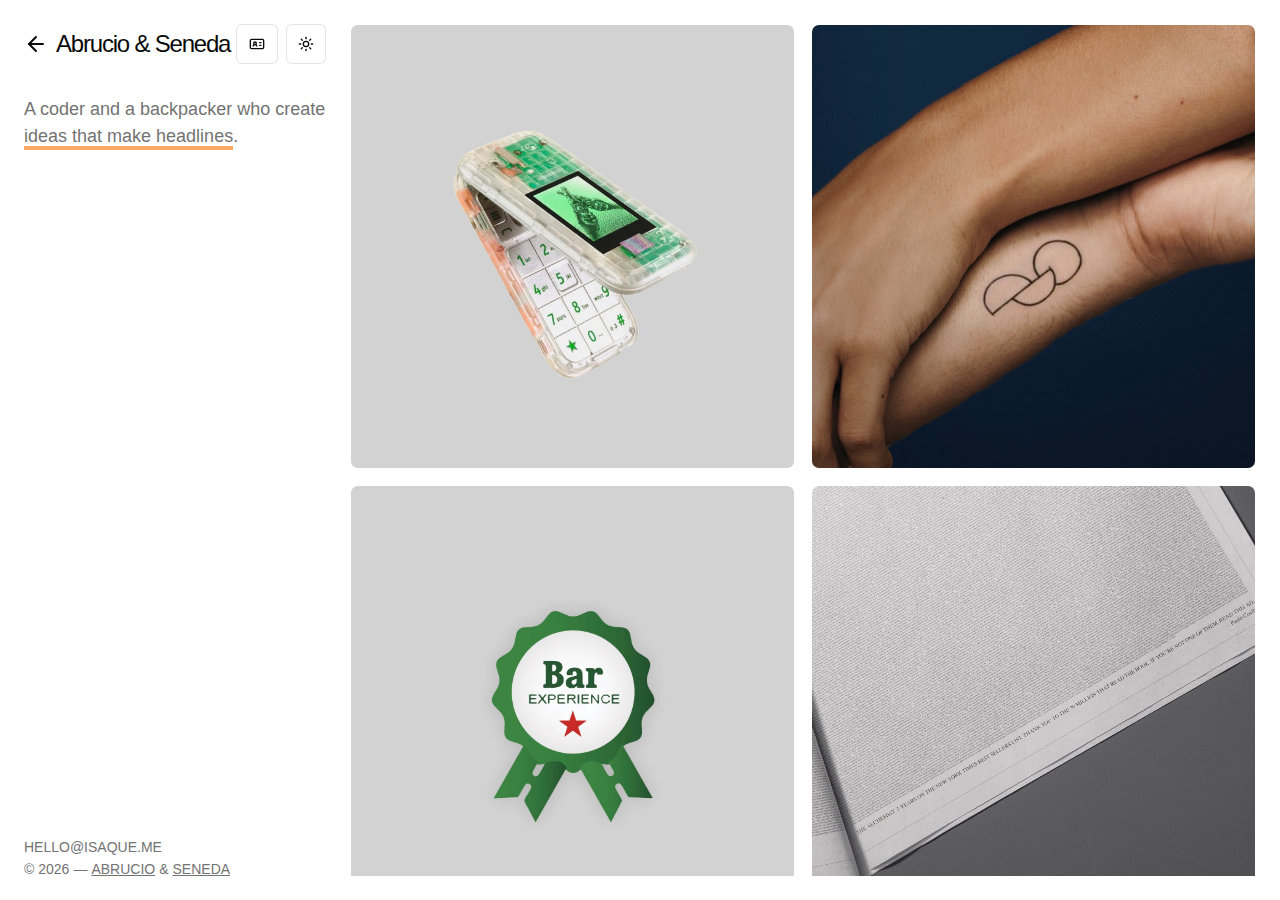
==== index.html @ a96634c0 "nice" ====
<!DOCTYPE html><html lang="en"><head><meta charSet="utf-8"/><meta name="viewport" content="width=device-width, initial-scale=1"/><link rel="stylesheet" href="/_next/static/css/35889682797ac331.css" data-precedence="next"/><link rel="preload" as="script" fetchPriority="low" href="/_next/static/chunks/webpack-8b785e33a384d227.js"/><script src="/_next/static/chunks/fd9d1056-3750f1c68fb99acb.js" async=""></script><script src="/_next/static/chunks/117-06fb274a1547ac5c.js" async=""></script><script src="/_next/static/chunks/main-app-b24525a062d97cb7.js" async=""></script><script src="/_next/static/chunks/972-b2019802b076e131.js" async=""></script><script src="/_next/static/chunks/878-cc92f4311db73d84.js" async=""></script><script src="/_next/static/chunks/app/page-38058fd219864ffd.js" async=""></script><script src="/_next/static/chunks/285-835aa2f753ced4fc.js" async=""></script><script src="/_next/static/chunks/app/layout-a711d2acabdd68fb.js" async=""></script><link rel="icon" href="/favicon.png" sizes="any"/><script src="/_next/static/chunks/polyfills-42372ed130431b0a.js" noModule=""></script></head><body class=""><script>((e,t,r,n,o,a,i,l)=>{let s=document.documentElement,u=["light","dark"];function c(t){(Array.isArray(e)?e:[e]).forEach(e=>{let r="class"===e,n=r&&a?o.map(e=>a[e]||e):o;r?(s.classList.remove(...n),s.classList.add(t)):s.setAttribute(e,t)}),l&&u.includes(t)&&(s.style.colorScheme=t)}if(n)c(n);else try{let e=localStorage.getItem(t)||r,n=i&&"system"===e?window.matchMedia("(prefers-color-scheme: dark)").matches?"dark":"light":e;c(n)}catch(e){}})("class","theme","system",null,["light","dark"],null,true,true)</script><div class="min-h-screen bg-background text-foreground overflow-hidden"><div class="grid lg:grid lg:grid-cols-[350px_1fr]"><div class="h-[calc(100vh)] p-6 lg:pr-0 pr-4 hidden lg:block lg:h-[100dvh] lg:sticky lg:top-0 lg:overflow-y-auto"><div dir="ltr" class="relative overflow-hidden h-full lg:pr-6" style="position:relative;--radix-scroll-area-corner-width:0px;--radix-scroll-area-corner-height:0px"><style>[data-radix-scroll-area-viewport]{scrollbar-width:none;-ms-overflow-style:none;-webkit-overflow-scrolling:touch;}[data-radix-scroll-area-viewport]::-webkit-scrollbar{display:none}</style><div data-radix-scroll-area-viewport="" class="h-full w-full rounded-[inherit]" style="overflow-x:hidden;overflow-y:hidden"><div style="min-width:100%;display:table"><div class="relative flex justify-between items-start mb-4 w-full "><div><h2 class="text-2xl leading-none mt-2 tracking-tight">Abrucio &amp; Seneda</h2><p class="text-muted-foreground/50 text-sm uppercase mt-1 opacity-0">—</p></div><div class="flex items-center gap-2"><a href="/about"><button class="inline-flex items-center justify-center gap-2 whitespace-nowrap rounded-md text-sm font-medium ring-offset-background transition-colors focus-visible:outline-none focus-visible:ring-2 focus-visible:ring-ring focus-visible:ring-offset-2 disabled:pointer-events-none disabled:opacity-50 [&amp;_svg]:pointer-events-none [&amp;_svg]:size-4 [&amp;_svg]:shrink-0 border border-input bg-background hover:bg-accent hover:text-accent-foreground h-10 py-2 px-3 tracking-tighter">About</button></a></div></div><section class="mt-0 mb-6 grid gap-6 "><div class="text-muted-foreground text-lg text-balance leading-normal"><p class="whitespace-nowrap">A coder and a backpacker who create<!-- --> <br class="block sm:hidden lg:block"/><button type="button" aria-haspopup="dialog" aria-expanded="false" aria-controls="radix-:Rhkmkq:" data-state="closed" rel="noopener noreferrer" class="cursor-pointer"><span class="border-b-4 border-orange-400/80 hover:border-orange-900 dark:hover:border-orange-400 hover:text-foreground">ideas that make headlines</span>.</button></p></div></section><div class="absolute bottom-0 left-0 w-full hidden lg:flex bg-background pt-6 "><div class="text-muted-foreground text-sm leading-none"><p class="mb-2 cursor-pointer hover:text-foreground uppercase" type="button" aria-haspopup="dialog" aria-expanded="false" aria-controls="radix-:R1smkq:" data-state="closed">hello@isaque.me</p><div class="flex gap-1 uppercase"><p>© <!-- -->2025</p><p>—</p><a class="hover:text-foreground transition-colors underline" href="https://gabrucio.com/">Abrucio</a><p>&amp;</p><a class="hover:text-foreground transition-colors underline" href="https://isaque.me/">Seneda</a></div></div></div></div></div></div></div><div class="h-[calc(100vh)] sm:overflow-y-auto"><div dir="ltr" class="relative overflow-hidden h-[100dvh] p-6 lg:pl-0" style="position:relative;--radix-scroll-area-corner-width:0px;--radix-scroll-area-corner-height:0px"><style>[data-radix-scroll-area-viewport]{scrollbar-width:none;-ms-overflow-style:none;-webkit-overflow-scrolling:touch;}[data-radix-scroll-area-viewport]::-webkit-scrollbar{display:none}</style><div data-radix-scroll-area-viewport="" class="h-full w-full rounded-[inherit]" style="overflow-x:hidden;overflow-y:hidden"><div style="min-width:100%;display:table"><div class="relative flex justify-between items-start mb-4 w-full lg:hidden"><div><h2 class="text-2xl leading-none mt-2 tracking-tight">Abrucio &amp; Seneda</h2><p class="text-muted-foreground/50 text-sm uppercase mt-1 opacity-0">—</p></div><div class="flex items-center gap-2"><a href="/about"><button class="inline-flex items-center justify-center gap-2 whitespace-nowrap rounded-md text-sm font-medium ring-offset-background transition-colors focus-visible:outline-none focus-visible:ring-2 focus-visible:ring-ring focus-visible:ring-offset-2 disabled:pointer-events-none disabled:opacity-50 [&amp;_svg]:pointer-events-none [&amp;_svg]:size-4 [&amp;_svg]:shrink-0 border border-input bg-background hover:bg-accent hover:text-accent-foreground h-10 py-2 px-3 tracking-tighter">About</button></a></div></div><section class="mt-0 mb-6 grid gap-6 lg:hidden"><div class="text-muted-foreground text-lg text-balance leading-normal"><p class="whitespace-nowrap">A coder and a backpacker who create<!-- --> <br class="block sm:hidden lg:block"/><button type="button" aria-haspopup="dialog" aria-expanded="false" aria-controls="radix-:R12kqkq:" data-state="closed" rel="noopener noreferrer" class="cursor-pointer"><span class="border-b-4 border-orange-400/80 hover:border-orange-900 dark:hover:border-orange-400 hover:text-foreground">ideas that make headlines</span>.</button></p></div></section><div><section class="mx-auto"><div class="grid grid-cols-1 md:grid-cols-2 2xl:grid-cols-3 gap-4 z-10 2xl:h-[calc(100dvh-48px)] min-h-[600px]"><div class="relative aspect-square 2xl:aspect-auto bg-muted rounded-lg overflow-hidden group border border-background hover:border-muted leading-tight"><a href="/projects/boring-phone"><img alt="Boring Phone" loading="lazy" decoding="async" data-nimg="fill" class="object-cover group-hover:brightness-[0.2] transition-all duration-300" style="position:absolute;height:100%;width:100%;left:0;top:0;right:0;bottom:0;color:transparent" src="/images/thumb1.jpg"/><div class="absolute inset-0 flex gap-1 flex-col items-center justify-center opacity-0 group-hover:opacity-100 transition-opacity duration-300"><h3 class="text-white text-center font-semibold">Boring Phone</h3><p class="text-xs font-light text-gray-400 uppercase">Heineken<!-- --> · <!-- -->2024</p></div></a></div><div class="relative aspect-square 2xl:aspect-auto bg-muted rounded-lg overflow-hidden group border border-background hover:border-muted leading-tight"><a href="/projects/optink"><img alt="#Optink" loading="lazy" decoding="async" data-nimg="fill" class="object-cover group-hover:brightness-[0.2] transition-all duration-300" style="position:absolute;height:100%;width:100%;left:0;top:0;right:0;bottom:0;color:transparent" src="/images/thumb2.jpg"/><div class="absolute inset-0 flex gap-1 flex-col items-center justify-center opacity-0 group-hover:opacity-100 transition-opacity duration-300"><h3 class="text-white text-center font-semibold">#Optink</h3><p class="text-xs font-light text-gray-400 uppercase">Junge Helden<!-- --> · <!-- -->2023</p></div></a></div><div class="relative aspect-square 2xl:aspect-auto bg-muted rounded-lg overflow-hidden group border border-background hover:border-muted leading-tight"><a href="/projects/bar-experience"><img alt="Bar Experience" loading="lazy" decoding="async" data-nimg="fill" class="object-cover group-hover:brightness-[0.2] transition-all duration-300" style="position:absolute;height:100%;width:100%;left:0;top:0;right:0;bottom:0;color:transparent" src="/images/thumb3.jpg"/><div class="absolute inset-0 flex gap-1 flex-col items-center justify-center opacity-0 group-hover:opacity-100 transition-opacity duration-300"><h3 class="text-white text-center font-semibold">Bar Experience</h3><p class="text-xs font-light text-gray-400 uppercase">Heineken<!-- --> · <!-- -->2023</p></div></a></div><div class="relative aspect-square 2xl:aspect-auto bg-muted rounded-lg overflow-hidden group border border-background hover:border-muted leading-tight"><a href="/projects/nyt-coelho"><img alt="The Alchemist Ad" loading="lazy" decoding="async" data-nimg="fill" class="object-cover group-hover:brightness-[0.2] transition-all duration-300" style="position:absolute;height:100%;width:100%;left:0;top:0;right:0;bottom:0;color:transparent" src="/images/thumb4.jpg"/><div class="absolute inset-0 flex gap-1 flex-col items-center justify-center opacity-0 group-hover:opacity-100 transition-opacity duration-300"><h3 class="text-white text-center font-semibold">The Alchemist Ad</h3><p class="text-xs font-light text-gray-400 uppercase">Paulo Coelho<!-- --> · <!-- -->2015</p></div></a></div><div class="relative aspect-square 2xl:aspect-auto bg-muted rounded-lg overflow-hidden group border border-background hover:border-muted leading-tight"><a href="/projects/big-mac-can"><img alt="Big Mac Can" loading="lazy" decoding="async" data-nimg="fill" class="object-cover group-hover:brightness-[0.2] transition-all duration-300" style="position:absolute;height:100%;width:100%;left:0;top:0;right:0;bottom:0;color:transparent" src="/images/thumb5.jpg"/><div class="absolute inset-0 flex gap-1 flex-col items-center justify-center opacity-0 group-hover:opacity-100 transition-opacity duration-300"><h3 class="text-white text-center font-semibold">Big Mac Can</h3><p class="text-xs font-light text-gray-400 uppercase">McDonald&#x27;s + Coke<!-- --> · <!-- -->2017</p></div></a></div><div class="relative aspect-square 2xl:aspect-auto bg-muted rounded-lg overflow-hidden group border border-background hover:border-muted leading-tight"><a href="/projects/feed-peek"><img alt="Feed Peek" loading="lazy" decoding="async" data-nimg="fill" class="object-cover group-hover:brightness-[0.2] transition-all duration-300" style="position:absolute;height:100%;width:100%;left:0;top:0;right:0;bottom:0;color:transparent" src="/images/thumb6.jpg"/><div class="absolute inset-0 flex gap-1 flex-col items-center justify-center opacity-0 group-hover:opacity-100 transition-opacity duration-300"><h3 class="text-white text-center font-semibold">Feed Peek</h3><p class="text-xs font-light text-gray-400 uppercase">United Nations<!-- --> · <!-- -->2022</p></div></a></div></div></section></div><div class="absolute bottom-0 left-0 w-full relative lg:hidden mt-6"><div class="text-muted-foreground text-sm leading-none"><p class="mb-2 cursor-pointer hover:text-foreground uppercase" type="button" aria-haspopup="dialog" aria-expanded="false" aria-controls="radix-:R34qkq:" data-state="closed">hello@isaque.me</p><div class="flex gap-1 uppercase"><p>© <!-- -->2025</p><p>—</p><a class="hover:text-foreground transition-colors underline" href="https://gabrucio.com/">Abrucio</a><p>&amp;</p><a class="hover:text-foreground transition-colors underline" href="https://isaque.me/">Seneda</a></div></div></div></div></div></div></div></div></div><script src="/_next/static/chunks/webpack-8b785e33a384d227.js" async=""></script><script>(self.__next_f=self.__next_f||[]).push([0]);self.__next_f.push([2,null])</script><script>self.__next_f.push([1,"1:HL[\"/_next/static/css/35889682797ac331.css\",\"style\"]\n"])</script><script>self.__next_f.push([1,"2:I[2846,[],\"\"]\n4:I[2972,[\"972\",\"static/chunks/972-b2019802b076e131.js\",\"878\",\"static/chunks/878-cc92f4311db73d84.js\",\"931\",\"static/chunks/app/page-38058fd219864ffd.js\"],\"\"]\n5:I[5878,[\"972\",\"static/chunks/972-b2019802b076e131.js\",\"878\",\"static/chunks/878-cc92f4311db73d84.js\",\"931\",\"static/chunks/app/page-38058fd219864ffd.js\"],\"Image\"]\n6:I[3403,[\"972\",\"static/chunks/972-b2019802b076e131.js\",\"878\",\"static/chunks/878-cc92f4311db73d84.js\",\"285\",\"static/chunks/285-835aa2f753ced4fc.js\",\"185\",\"static/chunks/app/layout-a711d2acabdd68fb.js\"],\"default\",1]\n7:I[4707,[],\"\"]\n8:I[6423,[],\"\"]\na:I[1060,[],\"\"]\nb:[]\n"])</script><script>self.__next_f.push([1,"0:[\"$\",\"$L2\",null,{\"buildId\":\"V_Zev22kMY9JJd1kpBsh2\",\"assetPrefix\":\"\",\"urlParts\":[\"\",\"\"],\"initialTree\":[\"\",{\"children\":[\"__PAGE__\",{}]},\"$undefined\",\"$undefined\",true],\"initialSeedData\":[\"\",{\"children\":[\"__PAGE__\",{},[[\"$L3\",[\"$\",\"div\",null,{\"children\":[\"$\",\"section\",null,{\"className\":\"mx-auto\",\"children\":[\"$\",\"div\",null,{\"className\":\"grid grid-cols-1 md:grid-cols-2 2xl:grid-cols-3 gap-4 z-10 2xl:h-[calc(100dvh-48px)] min-h-[600px]\",\"children\":[[\"$\",\"div\",null,{\"className\":\"relative aspect-square 2xl:aspect-auto bg-muted rounded-lg overflow-hidden group border border-background hover:border-muted leading-tight\",\"children\":[\"$\",\"$L4\",null,{\"href\":\"/projects/boring-phone\",\"children\":[[\"$\",\"$L5\",null,{\"src\":\"/images/thumb1.jpg\",\"alt\":\"Boring Phone\",\"fill\":true,\"className\":\"object-cover group-hover:brightness-[0.2] transition-all duration-300\"}],[\"$\",\"div\",null,{\"className\":\"absolute inset-0 flex gap-1 flex-col items-center justify-center opacity-0 group-hover:opacity-100 transition-opacity duration-300\",\"children\":[[\"$\",\"h3\",null,{\"className\":\"text-white text-center font-semibold\",\"children\":\"Boring Phone\"}],[\"$\",\"p\",null,{\"className\":\"text-xs font-light text-gray-400 uppercase\",\"children\":[\"Heineken\",\" · \",\"2024\"]}]]}]]}]}],[\"$\",\"div\",null,{\"className\":\"relative aspect-square 2xl:aspect-auto bg-muted rounded-lg overflow-hidden group border border-background hover:border-muted leading-tight\",\"children\":[\"$\",\"$L4\",null,{\"href\":\"/projects/optink\",\"children\":[[\"$\",\"$L5\",null,{\"src\":\"/images/thumb2.jpg\",\"alt\":\"#Optink\",\"fill\":true,\"className\":\"object-cover group-hover:brightness-[0.2] transition-all duration-300\"}],[\"$\",\"div\",null,{\"className\":\"absolute inset-0 flex gap-1 flex-col items-center justify-center opacity-0 group-hover:opacity-100 transition-opacity duration-300\",\"children\":[[\"$\",\"h3\",null,{\"className\":\"text-white text-center font-semibold\",\"children\":\"#Optink\"}],[\"$\",\"p\",null,{\"className\":\"text-xs font-light text-gray-400 uppercase\",\"children\":[\"Junge Helden\",\" · \",\"2023\"]}]]}]]}]}],[\"$\",\"div\",null,{\"className\":\"relative aspect-square 2xl:aspect-auto bg-muted rounded-lg overflow-hidden group border border-background hover:border-muted leading-tight\",\"children\":[\"$\",\"$L4\",null,{\"href\":\"/projects/bar-experience\",\"children\":[[\"$\",\"$L5\",null,{\"src\":\"/images/thumb3.jpg\",\"alt\":\"Bar Experience\",\"fill\":true,\"className\":\"object-cover group-hover:brightness-[0.2] transition-all duration-300\"}],[\"$\",\"div\",null,{\"className\":\"absolute inset-0 flex gap-1 flex-col items-center justify-center opacity-0 group-hover:opacity-100 transition-opacity duration-300\",\"children\":[[\"$\",\"h3\",null,{\"className\":\"text-white text-center font-semibold\",\"children\":\"Bar Experience\"}],[\"$\",\"p\",null,{\"className\":\"text-xs font-light text-gray-400 uppercase\",\"children\":[\"Heineken\",\" · \",\"2023\"]}]]}]]}]}],[\"$\",\"div\",null,{\"className\":\"relative aspect-square 2xl:aspect-auto bg-muted rounded-lg overflow-hidden group border border-background hover:border-muted leading-tight\",\"children\":[\"$\",\"$L4\",null,{\"href\":\"/projects/nyt-coelho\",\"children\":[[\"$\",\"$L5\",null,{\"src\":\"/images/thumb4.jpg\",\"alt\":\"The Alchemist Ad\",\"fill\":true,\"className\":\"object-cover group-hover:brightness-[0.2] transition-all duration-300\"}],[\"$\",\"div\",null,{\"className\":\"absolute inset-0 flex gap-1 flex-col items-center justify-center opacity-0 group-hover:opacity-100 transition-opacity duration-300\",\"children\":[[\"$\",\"h3\",null,{\"className\":\"text-white text-center font-semibold\",\"children\":\"The Alchemist Ad\"}],[\"$\",\"p\",null,{\"className\":\"text-xs font-light text-gray-400 uppercase\",\"children\":[\"Paulo Coelho\",\" · \",\"2015\"]}]]}]]}]}],[\"$\",\"div\",null,{\"className\":\"relative aspect-square 2xl:aspect-auto bg-muted rounded-lg overflow-hidden group border border-background hover:border-muted leading-tight\",\"children\":[\"$\",\"$L4\",null,{\"href\":\"/projects/big-mac-can\",\"children\":[[\"$\",\"$L5\",null,{\"src\":\"/images/thumb5.jpg\",\"alt\":\"Big Mac Can\",\"fill\":true,\"className\":\"object-cover group-hover:brightness-[0.2] transition-all duration-300\"}],[\"$\",\"div\",null,{\"className\":\"absolute inset-0 flex gap-1 flex-col items-center justify-center opacity-0 group-hover:opacity-100 transition-opacity duration-300\",\"children\":[[\"$\",\"h3\",null,{\"className\":\"text-white text-center font-semibold\",\"children\":\"Big Mac Can\"}],[\"$\",\"p\",null,{\"className\":\"text-xs font-light text-gray-400 uppercase\",\"children\":[\"McDonald's + Coke\",\" · \",\"2017\"]}]]}]]}]}],[\"$\",\"div\",null,{\"className\":\"relative aspect-square 2xl:aspect-auto bg-muted rounded-lg overflow-hidden group border border-background hover:border-muted leading-tight\",\"children\":[\"$\",\"$L4\",null,{\"href\":\"/projects/feed-peek\",\"children\":[[\"$\",\"$L5\",null,{\"src\":\"/images/thumb6.jpg\",\"alt\":\"Feed Peek\",\"fill\":true,\"className\":\"object-cover group-hover:brightness-[0.2] transition-all duration-300\"}],[\"$\",\"div\",null,{\"className\":\"absolute inset-0 flex gap-1 flex-col items-center justify-center opacity-0 group-hover:opacity-100 transition-opacity duration-300\",\"children\":[[\"$\",\"h3\",null,{\"className\":\"text-white text-center font-semibold\",\"children\":\"Feed Peek\"}],[\"$\",\"p\",null,{\"className\":\"text-xs font-light text-gray-400 uppercase\",\"children\":[\"United Nations\",\" · \",\"2022\"]}]]}]]}]}]]}]}]}],null],null],null]},[[[[\"$\",\"link\",\"0\",{\"rel\":\"stylesheet\",\"href\":\"/_next/static/css/35889682797ac331.css\",\"precedence\":\"next\",\"crossOrigin\":\"$undefined\"}]],[\"$\",\"$L6\",null,{\"children\":[\"$\",\"$L7\",null,{\"parallelRouterKey\":\"children\",\"segmentPath\":[\"children\"],\"error\":\"$undefined\",\"errorStyles\":\"$undefined\",\"errorScripts\":\"$undefined\",\"template\":[\"$\",\"$L8\",null,{}],\"templateStyles\":\"$undefined\",\"templateScripts\":\"$undefined\",\"notFound\":[\"$\",\"div\",null,{\"className\":\"flex flex-col justify-center items-center w-full h-[70dvh] lg:h-[calc(100dvh-48px)] rounded-lg bg-muted-foreground/5 p-6\",\"children\":[[\"$\",\"p\",null,{\"className\":\"text-muted-foreground text-center text-balance\",\"children\":\"The project you're looking for doesn't exist.\"}],[\"$\",\"$L4\",null,{\"href\":\"/\",\"children\":[\"$\",\"button\",null,{\"className\":\"inline-flex items-center justify-center gap-2 whitespace-nowrap rounded-md text-sm font-medium ring-offset-background transition-colors focus-visible:outline-none focus-visible:ring-2 focus-visible:ring-ring focus-visible:ring-offset-2 disabled:pointer-events-none disabled:opacity-50 [\u0026_svg]:pointer-events-none [\u0026_svg]:size-4 [\u0026_svg]:shrink-0 bg-primary text-primary-foreground hover:bg-primary/90 h-10 px-4 py-2 mt-4\",\"children\":[[\"$\",\"svg\",null,{\"xmlns\":\"http://www.w3.org/2000/svg\",\"width\":24,\"height\":24,\"viewBox\":\"0 0 24 24\",\"fill\":\"none\",\"stroke\":\"currentColor\",\"strokeWidth\":2,\"strokeLinecap\":\"round\",\"strokeLinejoin\":\"round\",\"className\":\"lucide lucide-arrow-left\",\"children\":[[\"$\",\"path\",\"1l729n\",{\"d\":\"m12 19-7-7 7-7\"}],[\"$\",\"path\",\"x3x0zl\",{\"d\":\"M19 12H5\"}],\"$undefined\"]}],\"Go back home\"]}]}]]}],\"notFoundStyles\":[]}],\"params\":{}}]],null],null],\"couldBeIntercepted\":false,\"initialHead\":[null,\"$L9\"],\"globalErrorComponent\":\"$a\",\"missingSlots\":\"$Wb\"}]\n"])</script><script>self.__next_f.push([1,"9:[[\"$\",\"meta\",\"0\",{\"name\":\"viewport\",\"content\":\"width=device-width, initial-scale=1\"}],[\"$\",\"meta\",\"1\",{\"charSet\":\"utf-8\"}]]\n3:null\n"])</script></body></html>
---- _next/static/css/35889682797ac331.css ----
*,:after,:before{--tw-border-spacing-x:0;--tw-border-spacing-y:0;--tw-translate-x:0;--tw-translate-y:0;--tw-rotate:0;--tw-skew-x:0;--tw-skew-y:0;--tw-scale-x:1;--tw-scale-y:1;--tw-pan-x: ;--tw-pan-y: ;--tw-pinch-zoom: ;--tw-scroll-snap-strictness:proximity;--tw-gradient-from-position: ;--tw-gradient-via-position: ;--tw-gradient-to-position: ;--tw-ordinal: ;--tw-slashed-zero: ;--tw-numeric-figure: ;--tw-numeric-spacing: ;--tw-numeric-fraction: ;--tw-ring-inset: ;--tw-ring-offset-width:0px;--tw-ring-offset-color:#fff;--tw-ring-color:rgba(59,130,246,.5);--tw-ring-offset-shadow:0 0 #0000;--tw-ring-shadow:0 0 #0000;--tw-shadow:0 0 #0000;--tw-shadow-colored:0 0 #0000;--tw-blur: ;--tw-brightness: ;--tw-contrast: ;--tw-grayscale: ;--tw-hue-rotate: ;--tw-invert: ;--tw-saturate: ;--tw-sepia: ;--tw-drop-shadow: ;--tw-backdrop-blur: ;--tw-backdrop-brightness: ;--tw-backdrop-contrast: ;--tw-backdrop-grayscale: ;--tw-backdrop-hue-rotate: ;--tw-backdrop-invert: ;--tw-backdrop-opacity: ;--tw-backdrop-saturate: ;--tw-backdrop-sepia: ;--tw-contain-size: ;--tw-contain-layout: ;--tw-contain-paint: ;--tw-contain-style: }::backdrop{--tw-border-spacing-x:0;--tw-border-spacing-y:0;--tw-translate-x:0;--tw-translate-y:0;--tw-rotate:0;--tw-skew-x:0;--tw-skew-y:0;--tw-scale-x:1;--tw-scale-y:1;--tw-pan-x: ;--tw-pan-y: ;--tw-pinch-zoom: ;--tw-scroll-snap-strictness:proximity;--tw-gradient-from-position: ;--tw-gradient-via-position: ;--tw-gradient-to-position: ;--tw-ordinal: ;--tw-slashed-zero: ;--tw-numeric-figure: ;--tw-numeric-spacing: ;--tw-numeric-fraction: ;--tw-ring-inset: ;--tw-ring-offset-width:0px;--tw-ring-offset-color:#fff;--tw-ring-color:rgba(59,130,246,.5);--tw-ring-offset-shadow:0 0 #0000;--tw-ring-shadow:0 0 #0000;--tw-shadow:0 0 #0000;--tw-shadow-colored:0 0 #0000;--tw-blur: ;--tw-brightness: ;--tw-contrast: ;--tw-grayscale: ;--tw-hue-rotate: ;--tw-invert: ;--tw-saturate: ;--tw-sepia: ;--tw-drop-shadow: ;--tw-backdrop-blur: ;--tw-backdrop-brightness: ;--tw-backdrop-contrast: ;--tw-backdrop-grayscale: ;--tw-backdrop-hue-rotate: ;--tw-backdrop-invert: ;--tw-backdrop-opacity: ;--tw-backdrop-saturate: ;--tw-backdrop-sepia: ;--tw-contain-size: ;--tw-contain-layout: ;--tw-contain-paint: ;--tw-contain-style: }/*
! tailwindcss v3.4.17 | MIT License | https://tailwindcss.com
*/*,:after,:before{box-sizing:border-box;border:0 solid #e5e7eb}:after,:before{--tw-content:""}:host,html{line-height:1.5;-webkit-text-size-adjust:100%;-moz-tab-size:4;tab-size:4;font-family:ui-sans-serif,system-ui,sans-serif,Apple Color Emoji,Segoe UI Emoji,Segoe UI Symbol,Noto Color Emoji;font-feature-settings:normal;font-variation-settings:normal;-webkit-tap-highlight-color:transparent}body{margin:0;line-height:inherit}hr{height:0;color:inherit;border-top-width:1px}abbr:where([title]){text-decoration:underline dotted}h1,h2,h3,h4,h5,h6{font-size:inherit;font-weight:inherit}a{color:inherit;text-decoration:inherit}b,strong{font-weight:bolder}code,kbd,pre,samp{font-family:ui-monospace,SFMono-Regular,Menlo,Monaco,Consolas,Liberation Mono,Courier New,monospace;font-feature-settings:normal;font-variation-settings:normal;font-size:1em}small{font-size:80%}sub,sup{font-size:75%;line-height:0;position:relative;vertical-align:baseline}sub{bottom:-.25em}sup{top:-.5em}table{text-indent:0;border-color:inherit;border-collapse:collapse}button,input,optgroup,select,textarea{font-family:inherit;font-feature-settings:inherit;font-variation-settings:inherit;font-size:100%;font-weight:inherit;line-height:inherit;letter-spacing:inherit;color:inherit;margin:0;padding:0}button,select{text-transform:none}button,input:where([type=button]),input:where([type=reset]),input:where([type=submit]){-webkit-appearance:button;background-color:transparent;background-image:none}:-moz-focusring{outline:auto}:-moz-ui-invalid{box-shadow:none}progress{vertical-align:baseline}::-webkit-inner-spin-button,::-webkit-outer-spin-button{height:auto}[type=search]{-webkit-appearance:textfield;outline-offset:-2px}::-webkit-search-decoration{-webkit-appearance:none}::-webkit-file-upload-button{-webkit-appearance:button;font:inherit}summary{display:list-item}blockquote,dd,dl,figure,h1,h2,h3,h4,h5,h6,hr,p,pre{margin:0}fieldset{margin:0}fieldset,legend{padding:0}menu,ol,ul{list-style:none;margin:0;padding:0}dialog{padding:0}textarea{resize:vertical}input::placeholder,textarea::placeholder{opacity:1;color:#9ca3af}[role=button],button{cursor:pointer}:disabled{cursor:default}audio,canvas,embed,iframe,img,object,svg,video{display:block;vertical-align:middle}img,video{max-width:100%;height:auto}[hidden]:where(:not([hidden=until-found])){display:none}:root{--background:0 0% 100%;--foreground:0 0% 3.9%;--card:0 0% 100%;--card-foreground:0 0% 3.9%;--popover:0 0% 100%;--popover-foreground:0 0% 3.9%;--primary:0 0% 9%;--primary-foreground:0 0% 98%;--secondary:0 0% 96.1%;--secondary-foreground:0 0% 9%;--muted:0 0% 96.1%;--muted-foreground:0 0% 45.1%;--accent:0 0% 96.1%;--accent-foreground:0 0% 9%;--destructive:0 84.2% 60.2%;--destructive-foreground:0 0% 98%;--border:0 0% 89.8%;--input:0 0% 89.8%;--ring:0 0% 3.9%;--chart-1:12 76% 61%;--chart-2:173 58% 39%;--chart-3:197 37% 24%;--chart-4:43 74% 66%;--chart-5:27 87% 67%;--radius:0.5rem;--sidebar-background:0 0% 98%;--sidebar-foreground:240 5.3% 26.1%;--sidebar-primary:240 5.9% 10%;--sidebar-primary-foreground:0 0% 98%;--sidebar-accent:240 4.8% 95.9%;--sidebar-accent-foreground:240 5.9% 10%;--sidebar-border:220 13% 91%;--sidebar-ring:217.2 91.2% 59.8%}.dark{--background:0 0% 3.9%;--foreground:0 0% 98%;--card:0 0% 3.9%;--card-foreground:0 0% 98%;--popover:0 0% 3.9%;--popover-foreground:0 0% 98%;--primary:0 0% 98%;--primary-foreground:0 0% 9%;--secondary:0 0% 14.9%;--secondary-foreground:0 0% 98%;--muted:0 0% 14.9%;--muted-foreground:0 0% 63.9%;--accent:0 0% 14.9%;--accent-foreground:0 0% 98%;--destructive:0 62.8% 30.6%;--destructive-foreground:0 0% 98%;--border:0 0% 14.9%;--input:0 0% 14.9%;--ring:0 0% 83.1%;--chart-1:220 70% 50%;--chart-2:160 60% 45%;--chart-3:30 80% 55%;--chart-4:280 65% 60%;--chart-5:340 75% 55%;--sidebar-background:240 5.9% 10%;--sidebar-foreground:240 4.8% 95.9%;--sidebar-primary:224.3 76.3% 48%;--sidebar-primary-foreground:0 0% 100%;--sidebar-accent:240 3.7% 15.9%;--sidebar-accent-foreground:240 4.8% 95.9%;--sidebar-border:240 3.7% 15.9%;--sidebar-ring:217.2 91.2% 59.8%}*{border-color:hsl(var(--border))}body{background-color:hsl(var(--background));color:hsl(var(--foreground))}.\!container{width:100%!important}.container{width:100%}@media (min-width:640px){.\!container{max-width:640px!important}.container{max-width:640px}}@media (min-width:768px){.\!container{max-width:768px!important}.container{max-width:768px}}@media (min-width:1024px){.\!container{max-width:1024px!important}.container{max-width:1024px}}@media (min-width:1280px){.\!container{max-width:1280px!important}.container{max-width:1280px}}@media (min-width:1536px){.\!container{max-width:1536px!important}.container{max-width:1536px}}.sr-only{position:absolute;width:1px;height:1px;padding:0;margin:-1px;overflow:hidden;clip:rect(0,0,0,0);white-space:nowrap;border-width:0}.pointer-events-none{pointer-events:none}.pointer-events-auto{pointer-events:auto}.visible{visibility:visible}.invisible{visibility:hidden}.fixed{position:fixed}.absolute{position:absolute}.relative{position:relative}.inset-0{inset:0}.inset-x-0{left:0;right:0}.inset-y-0{top:0;bottom:0}.-bottom-12{bottom:-3rem}.-bottom-20{bottom:-5rem}.-left-12{left:-3rem}.-right-12{right:-3rem}.-top-12{top:-3rem}.bottom-0{bottom:0}.left-0{left:0}.left-1{left:.25rem}.left-1\/2{left:50%}.left-2{left:.5rem}.left-\[50\%\]{left:50%}.right-0{right:0}.right-1{right:.25rem}.right-2{right:.5rem}.right-3{right:.75rem}.right-4{right:1rem}.top-0{top:0}.top-1\.5{top:.375rem}.top-1\/2{top:50%}.top-2{top:.5rem}.top-3\.5{top:.875rem}.top-4{top:1rem}.top-\[1px\]{top:1px}.top-\[47\%\]{top:47%}.top-\[50\%\]{top:50%}.top-\[60\%\]{top:60%}.top-full{top:100%}.z-0{z-index:0}.z-10{z-index:10}.z-20{z-index:20}.z-50{z-index:50}.z-\[100\]{z-index:100}.z-\[1\]{z-index:1}.-mx-1{margin-left:-.25rem;margin-right:-.25rem}.mx-2{margin-left:.5rem;margin-right:.5rem}.mx-3\.5{margin-left:.875rem;margin-right:.875rem}.mx-auto{margin-left:auto;margin-right:auto}.my-0\.5{margin-top:.125rem;margin-bottom:.125rem}.my-1{margin-top:.25rem;margin-bottom:.25rem}.-ml-4{margin-left:-1rem}.-ml-\[5px\]{margin-left:-5px}.-mr-1{margin-right:-.25rem}.-mt-4{margin-top:-1rem}.mb-1{margin-bottom:.25rem}.mb-2{margin-bottom:.5rem}.mb-4{margin-bottom:1rem}.mb-5{margin-bottom:1.25rem}.mb-6{margin-bottom:1.5rem}.ml-1{margin-left:.25rem}.ml-6{margin-left:1.5rem}.ml-auto{margin-left:auto}.mr-1\.5{margin-right:.375rem}.mr-2{margin-right:.5rem}.mt-0{margin-top:0}.mt-1{margin-top:.25rem}.mt-1\.5{margin-top:.375rem}.mt-2{margin-top:.5rem}.mt-24{margin-top:6rem}.mt-4{margin-top:1rem}.mt-6{margin-top:1.5rem}.mt-7{margin-top:1.75rem}.mt-auto{margin-top:auto}.block{display:block}.inline-block{display:inline-block}.flex{display:flex}.inline-flex{display:inline-flex}.table{display:table}.grid{display:grid}.hidden{display:none}.aspect-square{aspect-ratio:1/1}.aspect-video{aspect-ratio:16/9}.size-4{width:1rem;height:1rem}.h-1{height:.25rem}.h-1\.5{height:.375rem}.h-10{height:2.5rem}.h-11{height:2.75rem}.h-12{height:3rem}.h-2{height:.5rem}.h-2\.5{height:.625rem}.h-3{height:.75rem}.h-3\.5{height:.875rem}.h-4{height:1rem}.h-40{height:10rem}.h-5{height:1.25rem}.h-6{height:1.5rem}.h-7{height:1.75rem}.h-8{height:2rem}.h-9{height:2.25rem}.h-\[1\.2rem\]{height:1.2rem}.h-\[100dvh\]{height:100dvh}.h-\[10px\]{height:10px}.h-\[1px\]{height:1px}.h-\[70dvh\]{height:70dvh}.h-\[800px\]{height:800px}.h-\[calc\(100vh\)\]{height:calc(100vh)}.h-\[var\(--radix-navigation-menu-viewport-height\)\]{height:var(--radix-navigation-menu-viewport-height)}.h-\[var\(--radix-select-trigger-height\)\]{height:var(--radix-select-trigger-height)}.h-auto{height:auto}.h-full{height:100%}.h-px{height:1px}.h-svh{height:100svh}.max-h-96{max-height:24rem}.max-h-\[100dvh\]{max-height:100dvh}.max-h-\[300px\]{max-height:300px}.max-h-\[calc\(80dvh\)\]{max-height:calc(80dvh)}.min-h-0{min-height:0}.min-h-\[600px\]{min-height:600px}.min-h-\[80px\]{min-height:80px}.min-h-screen{min-height:100vh}.min-h-svh{min-height:100svh}.w-0{width:0}.w-1{width:.25rem}.w-10{width:2.5rem}.w-11{width:2.75rem}.w-12{width:3rem}.w-2{width:.5rem}.w-2\.5{width:.625rem}.w-3{width:.75rem}.w-3\.5{width:.875rem}.w-3\/4{width:75%}.w-36{width:9rem}.w-4{width:1rem}.w-5{width:1.25rem}.w-6{width:1.5rem}.w-64{width:16rem}.w-7{width:1.75rem}.w-72{width:18rem}.w-8{width:2rem}.w-9{width:2.25rem}.w-\[--sidebar-width\]{width:var(--sidebar-width)}.w-\[1\.2rem\]{width:1.2rem}.w-\[100px\]{width:100px}.w-\[10px\]{width:10px}.w-\[1px\]{width:1px}.w-\[800px\]{width:800px}.w-auto{width:auto}.w-fit{width:fit-content}.w-full{width:100%}.w-max{width:max-content}.w-px{width:1px}.min-w-0{min-width:0}.min-w-10{min-width:2.5rem}.min-w-11{min-width:2.75rem}.min-w-5{min-width:1.25rem}.min-w-9{min-width:2.25rem}.min-w-\[12rem\]{min-width:12rem}.min-w-\[8rem\]{min-width:8rem}.min-w-\[var\(--radix-select-trigger-width\)\]{min-width:var(--radix-select-trigger-width)}.max-w-96{max-width:24rem}.max-w-\[--skeleton-width\]{max-width:var(--skeleton-width)}.max-w-\[100dvw\]{max-width:100dvw}.max-w-lg{max-width:32rem}.max-w-max{max-width:max-content}.max-w-screen-lg{max-width:1024px}.flex-1{flex:1 1 0%}.shrink-0{flex-shrink:0}.grow{flex-grow:1}.grow-0{flex-grow:0}.basis-full{flex-basis:100%}.caption-bottom{caption-side:bottom}.border-collapse{border-collapse:collapse}.-translate-x-1\/2{--tw-translate-x:-50%}.-translate-x-1\/2,.-translate-x-px{transform:translate(var(--tw-translate-x),var(--tw-translate-y)) rotate(var(--tw-rotate)) skewX(var(--tw-skew-x)) skewY(var(--tw-skew-y)) scaleX(var(--tw-scale-x)) scaleY(var(--tw-scale-y))}.-translate-x-px{--tw-translate-x:-1px}.-translate-y-1\/2{--tw-translate-y:-50%}.-translate-y-1\/2,.translate-x-\[-50\%\]{transform:translate(var(--tw-translate-x),var(--tw-translate-y)) rotate(var(--tw-rotate)) skewX(var(--tw-skew-x)) skewY(var(--tw-skew-y)) scaleX(var(--tw-scale-x)) scaleY(var(--tw-scale-y))}.translate-x-\[-50\%\]{--tw-translate-x:-50%}.translate-x-px{--tw-translate-x:1px}.translate-x-px,.translate-y-\[-50\%\]{transform:translate(var(--tw-translate-x),var(--tw-translate-y)) rotate(var(--tw-rotate)) skewX(var(--tw-skew-x)) skewY(var(--tw-skew-y)) scaleX(var(--tw-scale-x)) scaleY(var(--tw-scale-y))}.translate-y-\[-50\%\]{--tw-translate-y:-50%}.rotate-0{--tw-rotate:0deg}.rotate-0,.rotate-45{transform:translate(var(--tw-translate-x),var(--tw-translate-y)) rotate(var(--tw-rotate)) skewX(var(--tw-skew-x)) skewY(var(--tw-skew-y)) scaleX(var(--tw-scale-x)) scaleY(var(--tw-scale-y))}.rotate-45{--tw-rotate:45deg}.rotate-90{--tw-rotate:90deg}.rotate-90,.scale-100{transform:translate(var(--tw-translate-x),var(--tw-translate-y)) rotate(var(--tw-rotate)) skewX(var(--tw-skew-x)) skewY(var(--tw-skew-y)) scaleX(var(--tw-scale-x)) scaleY(var(--tw-scale-y))}.scale-100{--tw-scale-x:1;--tw-scale-y:1}.transform{transform:translate(var(--tw-translate-x),var(--tw-translate-y)) rotate(var(--tw-rotate)) skewX(var(--tw-skew-x)) skewY(var(--tw-skew-y)) scaleX(var(--tw-scale-x)) scaleY(var(--tw-scale-y))}@keyframes pulse{50%{opacity:.5}}.animate-pulse{animation:pulse 2s cubic-bezier(.4,0,.6,1) infinite}.cursor-default{cursor:default}.cursor-pointer{cursor:pointer}.touch-none{touch-action:none}.select-none{user-select:none}.list-none{list-style-type:none}.grid-cols-1{grid-template-columns:repeat(1,minmax(0,1fr))}.flex-row{flex-direction:row}.flex-col{flex-direction:column}.flex-col-reverse{flex-direction:column-reverse}.flex-wrap{flex-wrap:wrap}.items-start{align-items:flex-start}.items-end{align-items:flex-end}.items-center{align-items:center}.items-stretch{align-items:stretch}.justify-center{justify-content:center}.justify-between{justify-content:space-between}.gap-0{gap:0}.gap-1{gap:.25rem}.gap-1\.5{gap:.375rem}.gap-2{gap:.5rem}.gap-4{gap:1rem}.gap-6{gap:1.5rem}.space-x-1>:not([hidden])~:not([hidden]){--tw-space-x-reverse:0;margin-right:calc(.25rem * var(--tw-space-x-reverse));margin-left:calc(.25rem * calc(1 - var(--tw-space-x-reverse)))}.space-x-4>:not([hidden])~:not([hidden]){--tw-space-x-reverse:0;margin-right:calc(1rem * var(--tw-space-x-reverse));margin-left:calc(1rem * calc(1 - var(--tw-space-x-reverse)))}.space-y-1>:not([hidden])~:not([hidden]){--tw-space-y-reverse:0;margin-top:calc(.25rem * calc(1 - var(--tw-space-y-reverse)));margin-bottom:calc(.25rem * var(--tw-space-y-reverse))}.space-y-1\.5>:not([hidden])~:not([hidden]){--tw-space-y-reverse:0;margin-top:calc(.375rem * calc(1 - var(--tw-space-y-reverse)));margin-bottom:calc(.375rem * var(--tw-space-y-reverse))}.space-y-2>:not([hidden])~:not([hidden]){--tw-space-y-reverse:0;margin-top:calc(.5rem * calc(1 - var(--tw-space-y-reverse)));margin-bottom:calc(.5rem * var(--tw-space-y-reverse))}.space-y-3>:not([hidden])~:not([hidden]){--tw-space-y-reverse:0;margin-top:calc(.75rem * calc(1 - var(--tw-space-y-reverse)));margin-bottom:calc(.75rem * var(--tw-space-y-reverse))}.space-y-4>:not([hidden])~:not([hidden]){--tw-space-y-reverse:0;margin-top:calc(1rem * calc(1 - var(--tw-space-y-reverse)));margin-bottom:calc(1rem * var(--tw-space-y-reverse))}.overflow-auto{overflow:auto}.overflow-hidden{overflow:hidden}.overflow-y-auto{overflow-y:auto}.overflow-x-hidden{overflow-x:hidden}.whitespace-nowrap{white-space:nowrap}.break-words{overflow-wrap:break-word}.rounded{border-radius:.25rem}.rounded-\[2px\]{border-radius:2px}.rounded-\[inherit\]{border-radius:inherit}.rounded-full{border-radius:9999px}.rounded-lg{border-radius:var(--radius)}.rounded-md{border-radius:calc(var(--radius) - 2px)}.rounded-sm{border-radius:calc(var(--radius) - 4px)}.rounded-t-\[10px\]{border-top-left-radius:10px;border-top-right-radius:10px}.rounded-tl-none{border-top-left-radius:0}.rounded-tl-sm{border-top-left-radius:calc(var(--radius) - 4px)}.border{border-width:1px}.border-2{border-width:2px}.border-\[1\.5px\]{border-width:1.5px}.border-y{border-top-width:1px}.border-b,.border-y{border-bottom-width:1px}.border-b-4{border-bottom-width:4px}.border-l{border-left-width:1px}.border-r{border-right-width:1px}.border-t{border-top-width:1px}.border-dashed{border-style:dashed}.border-\[--color-border\]{border-color:var(--color-border)}.border-background{border-color:hsl(var(--background))}.border-border\/50{border-color:hsl(var(--border)/.5)}.border-destructive{border-color:hsl(var(--destructive))}.border-destructive\/50{border-color:hsl(var(--destructive)/.5)}.border-foreground{border-color:hsl(var(--foreground))}.border-input{border-color:hsl(var(--input))}.border-muted-foreground\/30{border-color:hsl(var(--muted-foreground)/.3)}.border-orange-400\/80{border-color:rgba(251,146,60,.8)}.border-primary{border-color:hsl(var(--primary))}.border-sidebar-border{border-color:hsl(var(--sidebar-border))}.border-transparent{border-color:transparent}.border-l-transparent{border-left-color:transparent}.border-t-transparent{border-top-color:transparent}.bg-\[--color-bg\]{background-color:var(--color-bg)}.bg-accent{background-color:hsl(var(--accent))}.bg-background{background-color:hsl(var(--background))}.bg-black\/80{background-color:rgba(0,0,0,.8)}.bg-border{background-color:hsl(var(--border))}.bg-card{background-color:hsl(var(--card))}.bg-destructive{background-color:hsl(var(--destructive))}.bg-foreground{background-color:hsl(var(--foreground))}.bg-muted{background-color:hsl(var(--muted))}.bg-muted-foreground\/5{background-color:hsl(var(--muted-foreground)/.05)}.bg-muted\/50{background-color:hsl(var(--muted)/.5)}.bg-orange-500{--tw-bg-opacity:1;background-color:rgb(249 115 22/var(--tw-bg-opacity,1))}.bg-popover{background-color:hsl(var(--popover))}.bg-primary{background-color:hsl(var(--primary))}.bg-secondary{background-color:hsl(var(--secondary))}.bg-sidebar{background-color:hsl(var(--sidebar-background))}.bg-sidebar-border{background-color:hsl(var(--sidebar-border))}.bg-transparent{background-color:transparent}.bg-white{--tw-bg-opacity:1;background-color:rgb(255 255 255/var(--tw-bg-opacity,1))}.bg-cover{background-size:cover}.bg-center{background-position:50%}.fill-current{fill:currentColor}.object-cover{object-fit:cover}.p-0{padding:0}.p-1{padding:.25rem}.p-2{padding:.5rem}.p-3{padding:.75rem}.p-4{padding:1rem}.p-6{padding:1.5rem}.p-\[1px\]{padding:1px}.px-1{padding-left:.25rem;padding-right:.25rem}.px-2{padding-left:.5rem;padding-right:.5rem}.px-2\.5{padding-left:.625rem;padding-right:.625rem}.px-3{padding-left:.75rem;padding-right:.75rem}.px-4{padding-left:1rem;padding-right:1rem}.px-5{padding-left:1.25rem;padding-right:1.25rem}.px-8{padding-left:2rem;padding-right:2rem}.py-0\.5{padding-top:.125rem;padding-bottom:.125rem}.py-1{padding-top:.25rem;padding-bottom:.25rem}.py-1\.5{padding-top:.375rem;padding-bottom:.375rem}.py-2{padding-top:.5rem;padding-bottom:.5rem}.py-3{padding-top:.75rem;padding-bottom:.75rem}.py-4{padding-top:1rem;padding-bottom:1rem}.py-6{padding-top:1.5rem;padding-bottom:1.5rem}.pb-3{padding-bottom:.75rem}.pb-4{padding-bottom:1rem}.pl-2\.5{padding-left:.625rem}.pl-4{padding-left:1rem}.pl-8{padding-left:2rem}.pr-2{padding-right:.5rem}.pr-2\.5{padding-right:.625rem}.pr-4{padding-right:1rem}.pr-8{padding-right:2rem}.pt-0{padding-top:0}.pt-1{padding-top:.25rem}.pt-3{padding-top:.75rem}.pt-4{padding-top:1rem}.pt-6{padding-top:1.5rem}.text-left{text-align:left}.text-center{text-align:center}.align-middle{vertical-align:middle}.font-mono{font-family:ui-monospace,SFMono-Regular,Menlo,Monaco,Consolas,Liberation Mono,Courier New,monospace}.text-2xl{font-size:1.5rem;line-height:2rem}.text-4xl{font-size:2.25rem;line-height:2.5rem}.text-\[0\.8rem\]{font-size:.8rem}.text-base{font-size:1rem;line-height:1.5rem}.text-lg{font-size:1.125rem;line-height:1.75rem}.text-sm{font-size:.875rem;line-height:1.25rem}.text-xs{font-size:.75rem;line-height:1rem}.font-bold{font-weight:700}.font-light{font-weight:300}.font-medium{font-weight:500}.font-normal{font-weight:400}.font-semibold{font-weight:600}.uppercase{text-transform:uppercase}.capitalize{text-transform:capitalize}.italic{font-style:italic}.tabular-nums{--tw-numeric-spacing:tabular-nums;font-variant-numeric:var(--tw-ordinal) var(--tw-slashed-zero) var(--tw-numeric-figure) var(--tw-numeric-spacing) var(--tw-numeric-fraction)}.leading-none{line-height:1}.leading-normal{line-height:1.5}.leading-tight{line-height:1.25}.tracking-tight{letter-spacing:-.025em}.tracking-tighter{letter-spacing:-.05em}.tracking-widest{letter-spacing:.1em}.text-accent-foreground{color:hsl(var(--accent-foreground))}.text-black{--tw-text-opacity:1;color:rgb(0 0 0/var(--tw-text-opacity,1))}.text-card-foreground{color:hsl(var(--card-foreground))}.text-current{color:currentColor}.text-destructive{color:hsl(var(--destructive))}.text-destructive-foreground{color:hsl(var(--destructive-foreground))}.text-foreground{color:hsl(var(--foreground))}.text-foreground\/30{color:hsl(var(--foreground)/.3)}.text-foreground\/50{color:hsl(var(--foreground)/.5)}.text-foreground\/90{color:hsl(var(--foreground)/.9)}.text-gray-400{--tw-text-opacity:1;color:rgb(156 163 175/var(--tw-text-opacity,1))}.text-muted-foreground{color:hsl(var(--muted-foreground))}.text-muted-foreground\/50{color:hsl(var(--muted-foreground)/.5)}.text-muted-foreground\/60{color:hsl(var(--muted-foreground)/.6)}.text-muted-foreground\/80{color:hsl(var(--muted-foreground)/.8)}.text-popover-foreground{color:hsl(var(--popover-foreground))}.text-primary{color:hsl(var(--primary))}.text-primary-foreground{color:hsl(var(--primary-foreground))}.text-secondary-foreground{color:hsl(var(--secondary-foreground))}.text-sidebar-foreground{color:hsl(var(--sidebar-foreground))}.text-sidebar-foreground\/70{color:hsl(var(--sidebar-foreground)/.7)}.text-white{--tw-text-opacity:1;color:rgb(255 255 255/var(--tw-text-opacity,1))}.underline{text-decoration-line:underline}.underline-offset-4{text-underline-offset:4px}.accent-foreground{accent-color:hsl(var(--foreground))}.opacity-0{opacity:0}.opacity-100{opacity:1}.opacity-50{opacity:.5}.opacity-60{opacity:.6}.opacity-70{opacity:.7}.opacity-90{opacity:.9}.shadow{--tw-shadow:0 1px 3px 0 rgba(0,0,0,.1),0 1px 2px -1px rgba(0,0,0,.1);--tw-shadow-colored:0 1px 3px 0 var(--tw-shadow-color),0 1px 2px -1px var(--tw-shadow-color)}.shadow,.shadow-\[0_0_0_1px_hsl\(var\(--sidebar-border\)\)\]{box-shadow:var(--tw-ring-offset-shadow,0 0 #0000),var(--tw-ring-shadow,0 0 #0000),var(--tw-shadow)}.shadow-\[0_0_0_1px_hsl\(var\(--sidebar-border\)\)\]{--tw-shadow:0 0 0 1px hsl(var(--sidebar-border));--tw-shadow-colored:0 0 0 1px var(--tw-shadow-color)}.shadow-\[0px_30px_50px_rgba\(136\2c 136\2c 136\2c 0\.5\)\]{--tw-shadow:0px 30px 50px hsla(0,0%,53%,.5);--tw-shadow-colored:0px 30px 50px var(--tw-shadow-color)}.shadow-\[0px_30px_50px_rgba\(136\2c 136\2c 136\2c 0\.5\)\],.shadow-lg{box-shadow:var(--tw-ring-offset-shadow,0 0 #0000),var(--tw-ring-shadow,0 0 #0000),var(--tw-shadow)}.shadow-lg{--tw-shadow:0 10px 15px -3px rgba(0,0,0,.1),0 4px 6px -4px rgba(0,0,0,.1);--tw-shadow-colored:0 10px 15px -3px var(--tw-shadow-color),0 4px 6px -4px var(--tw-shadow-color)}.shadow-md{--tw-shadow:0 4px 6px -1px rgba(0,0,0,.1),0 2px 4px -2px rgba(0,0,0,.1);--tw-shadow-colored:0 4px 6px -1px var(--tw-shadow-color),0 2px 4px -2px var(--tw-shadow-color)}.shadow-md,.shadow-none{box-shadow:var(--tw-ring-offset-shadow,0 0 #0000),var(--tw-ring-shadow,0 0 #0000),var(--tw-shadow)}.shadow-none{--tw-shadow:0 0 #0000;--tw-shadow-colored:0 0 #0000}.shadow-sm{--tw-shadow:0 1px 2px 0 rgba(0,0,0,.05);--tw-shadow-colored:0 1px 2px 0 var(--tw-shadow-color)}.shadow-sm,.shadow-xl{box-shadow:var(--tw-ring-offset-shadow,0 0 #0000),var(--tw-ring-shadow,0 0 #0000),var(--tw-shadow)}.shadow-xl{--tw-shadow:0 20px 25px -5px rgba(0,0,0,.1),0 8px 10px -6px rgba(0,0,0,.1);--tw-shadow-colored:0 20px 25px -5px var(--tw-shadow-color),0 8px 10px -6px var(--tw-shadow-color)}.outline-none{outline:2px solid transparent;outline-offset:2px}.outline{outline-style:solid}.ring{--tw-ring-offset-shadow:var(--tw-ring-inset) 0 0 0 var(--tw-ring-offset-width) var(--tw-ring-offset-color);--tw-ring-shadow:var(--tw-ring-inset) 0 0 0 calc(3px + var(--tw-ring-offset-width)) var(--tw-ring-color)}.ring,.ring-0{box-shadow:var(--tw-ring-offset-shadow),var(--tw-ring-shadow),var(--tw-shadow,0 0 #0000)}.ring-0{--tw-ring-offset-shadow:var(--tw-ring-inset) 0 0 0 var(--tw-ring-offset-width) var(--tw-ring-offset-color);--tw-ring-shadow:var(--tw-ring-inset) 0 0 0 calc(0px + var(--tw-ring-offset-width)) var(--tw-ring-color)}.ring-2{--tw-ring-offset-shadow:var(--tw-ring-inset) 0 0 0 var(--tw-ring-offset-width) var(--tw-ring-offset-color);--tw-ring-shadow:var(--tw-ring-inset) 0 0 0 calc(2px + var(--tw-ring-offset-width)) var(--tw-ring-color);box-shadow:var(--tw-ring-offset-shadow),var(--tw-ring-shadow),var(--tw-shadow,0 0 #0000)}.ring-ring{--tw-ring-color:hsl(var(--ring))}.ring-sidebar-ring{--tw-ring-color:hsl(var(--sidebar-ring))}.ring-offset-background{--tw-ring-offset-color:hsl(var(--background))}.contrast-200{--tw-contrast:contrast(2)}.contrast-200,.drop-shadow-\[0_0_4px_rgba\(0\2c 0\2c 0\2c 1\)\]{filter:var(--tw-blur) var(--tw-brightness) var(--tw-contrast) var(--tw-grayscale) var(--tw-hue-rotate) var(--tw-invert) var(--tw-saturate) var(--tw-sepia) var(--tw-drop-shadow)}.drop-shadow-\[0_0_4px_rgba\(0\2c 0\2c 0\2c 1\)\]{--tw-drop-shadow:drop-shadow(0 0 4px #000)}.grayscale{--tw-grayscale:grayscale(100%)}.filter,.grayscale{filter:var(--tw-blur) var(--tw-brightness) var(--tw-contrast) var(--tw-grayscale) var(--tw-hue-rotate) var(--tw-invert) var(--tw-saturate) var(--tw-sepia) var(--tw-drop-shadow)}.transition{transition-property:color,background-color,border-color,text-decoration-color,fill,stroke,opacity,box-shadow,transform,filter,backdrop-filter;transition-timing-function:cubic-bezier(.4,0,.2,1);transition-duration:.15s}.transition-\[left\2c right\2c width\]{transition-property:left,right,width;transition-timing-function:cubic-bezier(.4,0,.2,1);transition-duration:.15s}.transition-\[margin\2c opa\]{transition-property:margin,opa;transition-timing-function:cubic-bezier(.4,0,.2,1);transition-duration:.15s}.transition-\[width\2c height\2c padding\]{transition-property:width,height,padding;transition-timing-function:cubic-bezier(.4,0,.2,1);transition-duration:.15s}.transition-\[width\]{transition-property:width;transition-timing-function:cubic-bezier(.4,0,.2,1);transition-duration:.15s}.transition-all{transition-property:all;transition-timing-function:cubic-bezier(.4,0,.2,1);transition-duration:.15s}.transition-colors{transition-property:color,background-color,border-color,text-decoration-color,fill,stroke;transition-timing-function:cubic-bezier(.4,0,.2,1);transition-duration:.15s}.transition-opacity{transition-property:opacity;transition-timing-function:cubic-bezier(.4,0,.2,1);transition-duration:.15s}.transition-transform{transition-property:transform;transition-timing-function:cubic-bezier(.4,0,.2,1);transition-duration:.15s}.duration-1000{transition-duration:1s}.duration-200{transition-duration:.2s}.duration-300{transition-duration:.3s}.ease-in-out{transition-timing-function:cubic-bezier(.4,0,.2,1)}.ease-linear{transition-timing-function:linear}.ease-out{transition-timing-function:cubic-bezier(0,0,.2,1)}@keyframes enter{0%{opacity:var(--tw-enter-opacity,1);transform:translate3d(var(--tw-enter-translate-x,0),var(--tw-enter-translate-y,0),0) scale3d(var(--tw-enter-scale,1),var(--tw-enter-scale,1),var(--tw-enter-scale,1)) rotate(var(--tw-enter-rotate,0))}}@keyframes exit{to{opacity:var(--tw-exit-opacity,1);transform:translate3d(var(--tw-exit-translate-x,0),var(--tw-exit-translate-y,0),0) scale3d(var(--tw-exit-scale,1),var(--tw-exit-scale,1),var(--tw-exit-scale,1)) rotate(var(--tw-exit-rotate,0))}}.animate-in{animation-name:enter;animation-duration:.15s;--tw-enter-opacity:initial;--tw-enter-scale:initial;--tw-enter-rotate:initial;--tw-enter-translate-x:initial;--tw-enter-translate-y:initial}.fade-in-0{--tw-enter-opacity:0}.fade-in-80{--tw-enter-opacity:0.8}.zoom-in-95{--tw-enter-scale:.95}.duration-1000{animation-duration:1s}.duration-200{animation-duration:.2s}.duration-300{animation-duration:.3s}.ease-in-out{animation-timing-function:cubic-bezier(.4,0,.2,1)}.ease-linear{animation-timing-function:linear}.ease-out{animation-timing-function:cubic-bezier(0,0,.2,1)}.paused{animation-play-state:paused}.text-balance{text-wrap:balance}body{font-family:Arial,Helvetica,sans-serif}.file\:border-0::file-selector-button{border-width:0}.file\:bg-transparent::file-selector-button{background-color:transparent}.file\:text-sm::file-selector-button{font-size:.875rem;line-height:1.25rem}.file\:font-medium::file-selector-button{font-weight:500}.file\:text-foreground::file-selector-button{color:hsl(var(--foreground))}.placeholder\:text-muted-foreground::placeholder{color:hsl(var(--muted-foreground))}.after\:absolute:after{content:var(--tw-content);position:absolute}.after\:-inset-2:after{content:var(--tw-content);inset:-.5rem}.after\:inset-y-0:after{content:var(--tw-content);top:0;bottom:0}.after\:left-1\/2:after{content:var(--tw-content);left:50%}.after\:w-1:after{content:var(--tw-content);width:.25rem}.after\:w-\[2px\]:after{content:var(--tw-content);width:2px}.after\:-translate-x-1\/2:after{content:var(--tw-content);--tw-translate-x:-50%;transform:translate(var(--tw-translate-x),var(--tw-translate-y)) rotate(var(--tw-rotate)) skewX(var(--tw-skew-x)) skewY(var(--tw-skew-y)) scaleX(var(--tw-scale-x)) scaleY(var(--tw-scale-y))}.first\:rounded-l-md:first-child{border-top-left-radius:calc(var(--radius) - 2px);border-bottom-left-radius:calc(var(--radius) - 2px)}.first\:border-l:first-child{border-left-width:1px}.last\:rounded-r-md:last-child{border-top-right-radius:calc(var(--radius) - 2px);border-bottom-right-radius:calc(var(--radius) - 2px)}.focus-within\:relative:focus-within{position:relative}.focus-within\:z-20:focus-within{z-index:20}.hover\:border-muted:hover{border-color:hsl(var(--muted))}.hover\:border-orange-900:hover{--tw-border-opacity:1;border-color:rgb(124 45 18/var(--tw-border-opacity,1))}.hover\:bg-accent:hover{background-color:hsl(var(--accent))}.hover\:bg-destructive\/80:hover{background-color:hsl(var(--destructive)/.8)}.hover\:bg-destructive\/90:hover{background-color:hsl(var(--destructive)/.9)}.hover\:bg-muted:hover{background-color:hsl(var(--muted))}.hover\:bg-muted\/50:hover{background-color:hsl(var(--muted)/.5)}.hover\:bg-primary:hover{background-color:hsl(var(--primary))}.hover\:bg-primary\/80:hover{background-color:hsl(var(--primary)/.8)}.hover\:bg-primary\/90:hover{background-color:hsl(var(--primary)/.9)}.hover\:bg-secondary:hover{background-color:hsl(var(--secondary))}.hover\:bg-secondary\/80:hover{background-color:hsl(var(--secondary)/.8)}.hover\:bg-sidebar-accent:hover{background-color:hsl(var(--sidebar-accent))}.hover\:bg-white:hover{--tw-bg-opacity:1;background-color:rgb(255 255 255/var(--tw-bg-opacity,1))}.hover\:text-accent-foreground:hover{color:hsl(var(--accent-foreground))}.hover\:text-black:hover{--tw-text-opacity:1;color:rgb(0 0 0/var(--tw-text-opacity,1))}.hover\:text-foreground:hover{color:hsl(var(--foreground))}.hover\:text-muted-foreground:hover{color:hsl(var(--muted-foreground))}.hover\:text-primary-foreground:hover{color:hsl(var(--primary-foreground))}.hover\:text-sidebar-accent-foreground:hover{color:hsl(var(--sidebar-accent-foreground))}.hover\:underline:hover{text-decoration-line:underline}.hover\:opacity-100:hover{opacity:1}.hover\:shadow-\[0_0_0_1px_hsl\(var\(--sidebar-accent\)\)\]:hover{--tw-shadow:0 0 0 1px hsl(var(--sidebar-accent));--tw-shadow-colored:0 0 0 1px var(--tw-shadow-color);box-shadow:var(--tw-ring-offset-shadow,0 0 #0000),var(--tw-ring-shadow,0 0 #0000),var(--tw-shadow)}.hover\:brightness-75:hover{--tw-brightness:brightness(.75);filter:var(--tw-blur) var(--tw-brightness) var(--tw-contrast) var(--tw-grayscale) var(--tw-hue-rotate) var(--tw-invert) var(--tw-saturate) var(--tw-sepia) var(--tw-drop-shadow)}.hover\:after\:bg-sidebar-border:hover:after{content:var(--tw-content);background-color:hsl(var(--sidebar-border))}.focus\:bg-accent:focus{background-color:hsl(var(--accent))}.focus\:bg-primary:focus{background-color:hsl(var(--primary))}.focus\:text-accent-foreground:focus{color:hsl(var(--accent-foreground))}.focus\:text-primary-foreground:focus{color:hsl(var(--primary-foreground))}.focus\:opacity-100:focus{opacity:1}.focus\:outline-none:focus{outline:2px solid transparent;outline-offset:2px}.focus\:ring-2:focus{--tw-ring-offset-shadow:var(--tw-ring-inset) 0 0 0 var(--tw-ring-offset-width) var(--tw-ring-offset-color);--tw-ring-shadow:var(--tw-ring-inset) 0 0 0 calc(2px + var(--tw-ring-offset-width)) var(--tw-ring-color);box-shadow:var(--tw-ring-offset-shadow),var(--tw-ring-shadow),var(--tw-shadow,0 0 #0000)}.focus\:ring-ring:focus{--tw-ring-color:hsl(var(--ring))}.focus\:ring-offset-2:focus{--tw-ring-offset-width:2px}.focus-visible\:outline-none:focus-visible{outline:2px solid transparent;outline-offset:2px}.focus-visible\:ring-1:focus-visible{--tw-ring-offset-shadow:var(--tw-ring-inset) 0 0 0 var(--tw-ring-offset-width) var(--tw-ring-offset-color);--tw-ring-shadow:var(--tw-ring-inset) 0 0 0 calc(1px + var(--tw-ring-offset-width)) var(--tw-ring-color);box-shadow:var(--tw-ring-offset-shadow),var(--tw-ring-shadow),var(--tw-shadow,0 0 #0000)}.focus-visible\:ring-2:focus-visible{--tw-ring-offset-shadow:var(--tw-ring-inset) 0 0 0 var(--tw-ring-offset-width) var(--tw-ring-offset-color);--tw-ring-shadow:var(--tw-ring-inset) 0 0 0 calc(2px + var(--tw-ring-offset-width)) var(--tw-ring-color);box-shadow:var(--tw-ring-offset-shadow),var(--tw-ring-shadow),var(--tw-shadow,0 0 #0000)}.focus-visible\:ring-ring:focus-visible{--tw-ring-color:hsl(var(--ring))}.focus-visible\:ring-sidebar-ring:focus-visible{--tw-ring-color:hsl(var(--sidebar-ring))}.focus-visible\:ring-offset-1:focus-visible{--tw-ring-offset-width:1px}.focus-visible\:ring-offset-2:focus-visible{--tw-ring-offset-width:2px}.focus-visible\:ring-offset-background:focus-visible{--tw-ring-offset-color:hsl(var(--background))}.active\:bg-sidebar-accent:active{background-color:hsl(var(--sidebar-accent))}.active\:text-sidebar-accent-foreground:active{color:hsl(var(--sidebar-accent-foreground))}.disabled\:pointer-events-none:disabled{pointer-events:none}.disabled\:cursor-not-allowed:disabled{cursor:not-allowed}.disabled\:opacity-50:disabled{opacity:.5}.group\/menu-item:focus-within .group-focus-within\/menu-item\:opacity-100{opacity:1}.group:hover .group-hover\:opacity-100,.group\/menu-item:hover .group-hover\/menu-item\:opacity-100{opacity:1}.group:hover .group-hover\:brightness-\[0\.2\]{--tw-brightness:brightness(0.2);filter:var(--tw-blur) var(--tw-brightness) var(--tw-contrast) var(--tw-grayscale) var(--tw-hue-rotate) var(--tw-invert) var(--tw-saturate) var(--tw-sepia) var(--tw-drop-shadow)}.group.destructive .group-\[\.destructive\]\:border-muted\/40{border-color:hsl(var(--muted)/.4)}.group.toaster .group-\[\.toaster\]\:border-border{border-color:hsl(var(--border))}.group.toast .group-\[\.toast\]\:bg-muted{background-color:hsl(var(--muted))}.group.toast .group-\[\.toast\]\:bg-primary{background-color:hsl(var(--primary))}.group.toaster .group-\[\.toaster\]\:bg-background{background-color:hsl(var(--background))}.group.destructive .group-\[\.destructive\]\:text-red-300{--tw-text-opacity:1;color:rgb(252 165 165/var(--tw-text-opacity,1))}.group.toast .group-\[\.toast\]\:text-muted-foreground{color:hsl(var(--muted-foreground))}.group.toast .group-\[\.toast\]\:text-primary-foreground{color:hsl(var(--primary-foreground))}.group.toaster .group-\[\.toaster\]\:text-foreground{color:hsl(var(--foreground))}.group.toaster .group-\[\.toaster\]\:shadow-lg{--tw-shadow:0 10px 15px -3px rgba(0,0,0,.1),0 4px 6px -4px rgba(0,0,0,.1);--tw-shadow-colored:0 10px 15px -3px var(--tw-shadow-color),0 4px 6px -4px var(--tw-shadow-color);box-shadow:var(--tw-ring-offset-shadow,0 0 #0000),var(--tw-ring-shadow,0 0 #0000),var(--tw-shadow)}.group.destructive .group-\[\.destructive\]\:hover\:border-destructive\/30:hover{border-color:hsl(var(--destructive)/.3)}.group.destructive .group-\[\.destructive\]\:hover\:bg-destructive:hover{background-color:hsl(var(--destructive))}.group.destructive .group-\[\.destructive\]\:hover\:text-destructive-foreground:hover{color:hsl(var(--destructive-foreground))}.group.destructive .group-\[\.destructive\]\:hover\:text-red-50:hover{--tw-text-opacity:1;color:rgb(254 242 242/var(--tw-text-opacity,1))}.group.destructive .group-\[\.destructive\]\:focus\:ring-destructive:focus{--tw-ring-color:hsl(var(--destructive))}.group.destructive .group-\[\.destructive\]\:focus\:ring-red-400:focus{--tw-ring-opacity:1;--tw-ring-color:rgb(248 113 113/var(--tw-ring-opacity,1))}.group.destructive .group-\[\.destructive\]\:focus\:ring-offset-red-600:focus{--tw-ring-offset-color:#dc2626}.peer\/menu-button:hover~.peer-hover\/menu-button\:text-sidebar-accent-foreground{color:hsl(var(--sidebar-accent-foreground))}.peer:disabled~.peer-disabled\:cursor-not-allowed{cursor:not-allowed}.peer:disabled~.peer-disabled\:opacity-70{opacity:.7}.has-\[\[data-variant\=inset\]\]\:bg-sidebar:has([data-variant=inset]){background-color:hsl(var(--sidebar-background))}.has-\[\:disabled\]\:opacity-50:has(:disabled){opacity:.5}.group\/menu-item:has([data-sidebar=menu-action]) .group-has-\[\[data-sidebar\=menu-action\]\]\/menu-item\:pr-8{padding-right:2rem}.aria-disabled\:pointer-events-none[aria-disabled=true]{pointer-events:none}.aria-disabled\:opacity-50[aria-disabled=true]{opacity:.5}.aria-selected\:bg-accent[aria-selected=true]{background-color:hsl(var(--accent))}.aria-selected\:bg-accent\/50[aria-selected=true]{background-color:hsl(var(--accent)/.5)}.aria-selected\:text-accent-foreground[aria-selected=true]{color:hsl(var(--accent-foreground))}.aria-selected\:text-muted-foreground[aria-selected=true]{color:hsl(var(--muted-foreground))}.aria-selected\:opacity-100[aria-selected=true]{opacity:1}.data-\[disabled\=true\]\:pointer-events-none[data-disabled=true],.data-\[disabled\]\:pointer-events-none[data-disabled]{pointer-events:none}.data-\[panel-group-direction\=vertical\]\:h-px[data-panel-group-direction=vertical]{height:1px}.data-\[panel-group-direction\=vertical\]\:w-full[data-panel-group-direction=vertical]{width:100%}.data-\[side\=bottom\]\:translate-y-1[data-side=bottom]{--tw-translate-y:0.25rem}.data-\[side\=bottom\]\:translate-y-1[data-side=bottom],.data-\[side\=left\]\:-translate-x-1[data-side=left]{transform:translate(var(--tw-translate-x),var(--tw-translate-y)) rotate(var(--tw-rotate)) skewX(var(--tw-skew-x)) skewY(var(--tw-skew-y)) scaleX(var(--tw-scale-x)) scaleY(var(--tw-scale-y))}.data-\[side\=left\]\:-translate-x-1[data-side=left]{--tw-translate-x:-0.25rem}.data-\[side\=right\]\:translate-x-1[data-side=right]{--tw-translate-x:0.25rem}.data-\[side\=right\]\:translate-x-1[data-side=right],.data-\[side\=top\]\:-translate-y-1[data-side=top]{transform:translate(var(--tw-translate-x),var(--tw-translate-y)) rotate(var(--tw-rotate)) skewX(var(--tw-skew-x)) skewY(var(--tw-skew-y)) scaleX(var(--tw-scale-x)) scaleY(var(--tw-scale-y))}.data-\[side\=top\]\:-translate-y-1[data-side=top]{--tw-translate-y:-0.25rem}.data-\[state\=checked\]\:translate-x-5[data-state=checked]{--tw-translate-x:1.25rem;transform:translate(var(--tw-translate-x),var(--tw-translate-y)) rotate(var(--tw-rotate)) skewX(var(--tw-skew-x)) skewY(var(--tw-skew-y)) scaleX(var(--tw-scale-x)) scaleY(var(--tw-scale-y))}.data-\[state\=unchecked\]\:translate-x-0[data-state=unchecked],.data-\[swipe\=cancel\]\:translate-x-0[data-swipe=cancel]{--tw-translate-x:0px;transform:translate(var(--tw-translate-x),var(--tw-translate-y)) rotate(var(--tw-rotate)) skewX(var(--tw-skew-x)) skewY(var(--tw-skew-y)) scaleX(var(--tw-scale-x)) scaleY(var(--tw-scale-y))}.data-\[swipe\=end\]\:translate-x-\[var\(--radix-toast-swipe-end-x\)\][data-swipe=end]{--tw-translate-x:var(--radix-toast-swipe-end-x)}.data-\[swipe\=end\]\:translate-x-\[var\(--radix-toast-swipe-end-x\)\][data-swipe=end],.data-\[swipe\=move\]\:translate-x-\[var\(--radix-toast-swipe-move-x\)\][data-swipe=move]{transform:translate(var(--tw-translate-x),var(--tw-translate-y)) rotate(var(--tw-rotate)) skewX(var(--tw-skew-x)) skewY(var(--tw-skew-y)) scaleX(var(--tw-scale-x)) scaleY(var(--tw-scale-y))}.data-\[swipe\=move\]\:translate-x-\[var\(--radix-toast-swipe-move-x\)\][data-swipe=move]{--tw-translate-x:var(--radix-toast-swipe-move-x)}@keyframes accordion-up{0%{height:var(--radix-accordion-content-height)}to{height:0}}.data-\[state\=closed\]\:animate-accordion-up[data-state=closed]{animation:accordion-up .2s ease-out}@keyframes accordion-down{0%{height:0}to{height:var(--radix-accordion-content-height)}}.data-\[state\=open\]\:animate-accordion-down[data-state=open]{animation:accordion-down .2s ease-out}.data-\[panel-group-direction\=vertical\]\:flex-col[data-panel-group-direction=vertical]{flex-direction:column}.data-\[active\=true\]\:bg-sidebar-accent[data-active=true]{background-color:hsl(var(--sidebar-accent))}.data-\[active\]\:bg-accent\/50[data-active]{background-color:hsl(var(--accent)/.5)}.data-\[selected\=\'true\'\]\:bg-accent[data-selected=true]{background-color:hsl(var(--accent))}.data-\[state\=active\]\:bg-background[data-state=active]{background-color:hsl(var(--background))}.data-\[state\=checked\]\:bg-primary[data-state=checked]{background-color:hsl(var(--primary))}.data-\[state\=on\]\:bg-accent[data-state=on],.data-\[state\=open\]\:bg-accent[data-state=open]{background-color:hsl(var(--accent))}.data-\[state\=open\]\:bg-accent\/50[data-state=open]{background-color:hsl(var(--accent)/.5)}.data-\[state\=open\]\:bg-secondary[data-state=open]{background-color:hsl(var(--secondary))}.data-\[state\=selected\]\:bg-muted[data-state=selected]{background-color:hsl(var(--muted))}.data-\[state\=unchecked\]\:bg-input[data-state=unchecked]{background-color:hsl(var(--input))}.data-\[active\=true\]\:font-medium[data-active=true]{font-weight:500}.data-\[active\=true\]\:text-sidebar-accent-foreground[data-active=true]{color:hsl(var(--sidebar-accent-foreground))}.data-\[selected\=true\]\:text-accent-foreground[data-selected=true]{color:hsl(var(--accent-foreground))}.data-\[state\=active\]\:text-foreground[data-state=active]{color:hsl(var(--foreground))}.data-\[state\=checked\]\:text-primary-foreground[data-state=checked]{color:hsl(var(--primary-foreground))}.data-\[state\=on\]\:text-accent-foreground[data-state=on],.data-\[state\=open\]\:text-accent-foreground[data-state=open]{color:hsl(var(--accent-foreground))}.data-\[state\=open\]\:text-muted-foreground[data-state=open]{color:hsl(var(--muted-foreground))}.data-\[disabled\=true\]\:opacity-50[data-disabled=true],.data-\[disabled\]\:opacity-50[data-disabled]{opacity:.5}.data-\[state\=open\]\:opacity-100[data-state=open]{opacity:1}.data-\[state\=active\]\:shadow-sm[data-state=active]{--tw-shadow:0 1px 2px 0 rgba(0,0,0,.05);--tw-shadow-colored:0 1px 2px 0 var(--tw-shadow-color);box-shadow:var(--tw-ring-offset-shadow,0 0 #0000),var(--tw-ring-shadow,0 0 #0000),var(--tw-shadow)}.data-\[swipe\=move\]\:transition-none[data-swipe=move]{transition-property:none}.data-\[state\=closed\]\:duration-300[data-state=closed]{transition-duration:.3s}.data-\[state\=open\]\:duration-500[data-state=open]{transition-duration:.5s}.data-\[motion\^\=from-\]\:animate-in[data-motion^=from-],.data-\[state\=open\]\:animate-in[data-state=open],.data-\[state\=visible\]\:animate-in[data-state=visible]{animation-name:enter;animation-duration:.15s;--tw-enter-opacity:initial;--tw-enter-scale:initial;--tw-enter-rotate:initial;--tw-enter-translate-x:initial;--tw-enter-translate-y:initial}.data-\[motion\^\=to-\]\:animate-out[data-motion^=to-],.data-\[state\=closed\]\:animate-out[data-state=closed],.data-\[state\=hidden\]\:animate-out[data-state=hidden],.data-\[swipe\=end\]\:animate-out[data-swipe=end]{animation-name:exit;animation-duration:.15s;--tw-exit-opacity:initial;--tw-exit-scale:initial;--tw-exit-rotate:initial;--tw-exit-translate-x:initial;--tw-exit-translate-y:initial}.data-\[motion\^\=from-\]\:fade-in[data-motion^=from-]{--tw-enter-opacity:0}.data-\[motion\^\=to-\]\:fade-out[data-motion^=to-],.data-\[state\=closed\]\:fade-out-0[data-state=closed]{--tw-exit-opacity:0}.data-\[state\=closed\]\:fade-out-80[data-state=closed]{--tw-exit-opacity:0.8}.data-\[state\=hidden\]\:fade-out[data-state=hidden]{--tw-exit-opacity:0}.data-\[state\=open\]\:fade-in-0[data-state=open],.data-\[state\=visible\]\:fade-in[data-state=visible]{--tw-enter-opacity:0}.data-\[state\=closed\]\:zoom-out-95[data-state=closed]{--tw-exit-scale:.95}.data-\[state\=open\]\:zoom-in-90[data-state=open]{--tw-enter-scale:.9}.data-\[state\=open\]\:zoom-in-95[data-state=open]{--tw-enter-scale:.95}.data-\[motion\=from-end\]\:slide-in-from-right-52[data-motion=from-end]{--tw-enter-translate-x:13rem}.data-\[motion\=from-start\]\:slide-in-from-left-52[data-motion=from-start]{--tw-enter-translate-x:-13rem}.data-\[motion\=to-end\]\:slide-out-to-right-52[data-motion=to-end]{--tw-exit-translate-x:13rem}.data-\[motion\=to-start\]\:slide-out-to-left-52[data-motion=to-start]{--tw-exit-translate-x:-13rem}.data-\[side\=bottom\]\:slide-in-from-top-2[data-side=bottom]{--tw-enter-translate-y:-0.5rem}.data-\[side\=left\]\:slide-in-from-right-2[data-side=left]{--tw-enter-translate-x:0.5rem}.data-\[side\=right\]\:slide-in-from-left-2[data-side=right]{--tw-enter-translate-x:-0.5rem}.data-\[side\=top\]\:slide-in-from-bottom-2[data-side=top]{--tw-enter-translate-y:0.5rem}.data-\[state\=closed\]\:slide-out-to-bottom[data-state=closed]{--tw-exit-translate-y:100%}.data-\[state\=closed\]\:slide-out-to-left[data-state=closed]{--tw-exit-translate-x:-100%}.data-\[state\=closed\]\:slide-out-to-left-1\/2[data-state=closed]{--tw-exit-translate-x:-50%}.data-\[state\=closed\]\:slide-out-to-right-full[data-state=closed],.data-\[state\=closed\]\:slide-out-to-right[data-state=closed]{--tw-exit-translate-x:100%}.data-\[state\=closed\]\:slide-out-to-top[data-state=closed]{--tw-exit-translate-y:-100%}.data-\[state\=closed\]\:slide-out-to-top-\[48\%\][data-state=closed]{--tw-exit-translate-y:-48%}.data-\[state\=open\]\:slide-in-from-bottom[data-state=open]{--tw-enter-translate-y:100%}.data-\[state\=open\]\:slide-in-from-left[data-state=open]{--tw-enter-translate-x:-100%}.data-\[state\=open\]\:slide-in-from-left-1\/2[data-state=open]{--tw-enter-translate-x:-50%}.data-\[state\=open\]\:slide-in-from-right[data-state=open]{--tw-enter-translate-x:100%}.data-\[state\=open\]\:slide-in-from-top[data-state=open]{--tw-enter-translate-y:-100%}.data-\[state\=open\]\:slide-in-from-top-\[48\%\][data-state=open]{--tw-enter-translate-y:-48%}.data-\[state\=open\]\:slide-in-from-top-full[data-state=open]{--tw-enter-translate-y:-100%}.data-\[state\=closed\]\:duration-300[data-state=closed]{animation-duration:.3s}.data-\[state\=open\]\:duration-500[data-state=open]{animation-duration:.5s}.data-\[panel-group-direction\=vertical\]\:after\:left-0[data-panel-group-direction=vertical]:after{content:var(--tw-content);left:0}.data-\[panel-group-direction\=vertical\]\:after\:h-1[data-panel-group-direction=vertical]:after{content:var(--tw-content);height:.25rem}.data-\[panel-group-direction\=vertical\]\:after\:w-full[data-panel-group-direction=vertical]:after{content:var(--tw-content);width:100%}.data-\[panel-group-direction\=vertical\]\:after\:-translate-y-1\/2[data-panel-group-direction=vertical]:after{content:var(--tw-content);--tw-translate-y:-50%;transform:translate(var(--tw-translate-x),var(--tw-translate-y)) rotate(var(--tw-rotate)) skewX(var(--tw-skew-x)) skewY(var(--tw-skew-y)) scaleX(var(--tw-scale-x)) scaleY(var(--tw-scale-y))}.data-\[panel-group-direction\=vertical\]\:after\:translate-x-0[data-panel-group-direction=vertical]:after{content:var(--tw-content);--tw-translate-x:0px;transform:translate(var(--tw-translate-x),var(--tw-translate-y)) rotate(var(--tw-rotate)) skewX(var(--tw-skew-x)) skewY(var(--tw-skew-y)) scaleX(var(--tw-scale-x)) scaleY(var(--tw-scale-y))}.data-\[state\=open\]\:hover\:bg-sidebar-accent:hover[data-state=open]{background-color:hsl(var(--sidebar-accent))}.data-\[state\=open\]\:hover\:text-sidebar-accent-foreground:hover[data-state=open]{color:hsl(var(--sidebar-accent-foreground))}.group[data-collapsible=offcanvas] .group-data-\[collapsible\=offcanvas\]\:left-\[calc\(var\(--sidebar-width\)\*-1\)\]{left:calc(var(--sidebar-width) * -1)}.group[data-collapsible=offcanvas] .group-data-\[collapsible\=offcanvas\]\:right-\[calc\(var\(--sidebar-width\)\*-1\)\]{right:calc(var(--sidebar-width) * -1)}.group[data-side=left] .group-data-\[side\=left\]\:-right-4{right:-1rem}.group[data-side=right] .group-data-\[side\=right\]\:left-0{left:0}.group[data-collapsible=icon] .group-data-\[collapsible\=icon\]\:-mt-8{margin-top:-2rem}.group[data-collapsible=icon] .group-data-\[collapsible\=icon\]\:hidden{display:none}.group[data-collapsible=icon] .group-data-\[collapsible\=icon\]\:\!size-8{width:2rem!important;height:2rem!important}.group[data-collapsible=icon] .group-data-\[collapsible\=icon\]\:w-\[--sidebar-width-icon\]{width:var(--sidebar-width-icon)}.group[data-collapsible=icon] .group-data-\[collapsible\=icon\]\:w-\[calc\(var\(--sidebar-width-icon\)_\+_theme\(spacing\.4\)\)\]{width:calc(var(--sidebar-width-icon) + 1rem)}.group[data-collapsible=icon] .group-data-\[collapsible\=icon\]\:w-\[calc\(var\(--sidebar-width-icon\)_\+_theme\(spacing\.4\)_\+2px\)\]{width:calc(var(--sidebar-width-icon) + 1rem + 2px)}.group[data-collapsible=offcanvas] .group-data-\[collapsible\=offcanvas\]\:w-0{width:0}.group[data-collapsible=offcanvas] .group-data-\[collapsible\=offcanvas\]\:translate-x-0{--tw-translate-x:0px;transform:translate(var(--tw-translate-x),var(--tw-translate-y)) rotate(var(--tw-rotate)) skewX(var(--tw-skew-x)) skewY(var(--tw-skew-y)) scaleX(var(--tw-scale-x)) scaleY(var(--tw-scale-y))}.group[data-side=right] .group-data-\[side\=right\]\:rotate-180,.group[data-state=open] .group-data-\[state\=open\]\:rotate-180{--tw-rotate:180deg;transform:translate(var(--tw-translate-x),var(--tw-translate-y)) rotate(var(--tw-rotate)) skewX(var(--tw-skew-x)) skewY(var(--tw-skew-y)) scaleX(var(--tw-scale-x)) scaleY(var(--tw-scale-y))}.group[data-collapsible=icon] .group-data-\[collapsible\=icon\]\:overflow-hidden{overflow:hidden}.group[data-variant=floating] .group-data-\[variant\=floating\]\:rounded-lg{border-radius:var(--radius)}.group[data-variant=floating] .group-data-\[variant\=floating\]\:border{border-width:1px}.group[data-side=left] .group-data-\[side\=left\]\:border-r{border-right-width:1px}.group[data-side=right] .group-data-\[side\=right\]\:border-l{border-left-width:1px}.group[data-variant=floating] .group-data-\[variant\=floating\]\:border-sidebar-border{border-color:hsl(var(--sidebar-border))}.group[data-collapsible=icon] .group-data-\[collapsible\=icon\]\:\!p-0{padding:0!important}.group[data-collapsible=icon] .group-data-\[collapsible\=icon\]\:\!p-2{padding:.5rem!important}.group[data-collapsible=icon] .group-data-\[collapsible\=icon\]\:opacity-0{opacity:0}.group[data-variant=floating] .group-data-\[variant\=floating\]\:shadow{--tw-shadow:0 1px 3px 0 rgba(0,0,0,.1),0 1px 2px -1px rgba(0,0,0,.1);--tw-shadow-colored:0 1px 3px 0 var(--tw-shadow-color),0 1px 2px -1px var(--tw-shadow-color);box-shadow:var(--tw-ring-offset-shadow,0 0 #0000),var(--tw-ring-shadow,0 0 #0000),var(--tw-shadow)}.group[data-collapsible=offcanvas] .group-data-\[collapsible\=offcanvas\]\:after\:left-full:after{content:var(--tw-content);left:100%}.group[data-collapsible=offcanvas] .group-data-\[collapsible\=offcanvas\]\:hover\:bg-sidebar:hover{background-color:hsl(var(--sidebar-background))}.peer\/menu-button[data-size=default]~.peer-data-\[size\=default\]\/menu-button\:top-1\.5{top:.375rem}.peer\/menu-button[data-size=lg]~.peer-data-\[size\=lg\]\/menu-button\:top-2\.5{top:.625rem}.peer\/menu-button[data-size=sm]~.peer-data-\[size\=sm\]\/menu-button\:top-1{top:.25rem}.peer[data-variant=inset]~.peer-data-\[variant\=inset\]\:min-h-\[calc\(100svh-theme\(spacing\.4\)\)\]{min-height:calc(100svh - 1rem)}.peer\/menu-button[data-active=true]~.peer-data-\[active\=true\]\/menu-button\:text-sidebar-accent-foreground{color:hsl(var(--sidebar-accent-foreground))}.dark\:border-destructive:is(.dark *){border-color:hsl(var(--destructive))}.dark\:invert:is(.dark *){--tw-invert:invert(100%);filter:var(--tw-blur) var(--tw-brightness) var(--tw-contrast) var(--tw-grayscale) var(--tw-hue-rotate) var(--tw-invert) var(--tw-saturate) var(--tw-sepia) var(--tw-drop-shadow)}.dark\:hover\:border-orange-400:hover:is(.dark *){--tw-border-opacity:1;border-color:rgb(251 146 60/var(--tw-border-opacity,1))}@media (min-width:640px){.sm\:bottom-0{bottom:0}.sm\:right-0{right:0}.sm\:top-auto{top:auto}.sm\:mt-0{margin-top:0}.sm\:flex{display:flex}.sm\:hidden{display:none}.sm\:aspect-video{aspect-ratio:16/9}.sm\:w-1\/2{width:50%}.sm\:w-64{width:16rem}.sm\:max-w-\[425px\]{max-width:425px}.sm\:max-w-none{max-width:none}.sm\:max-w-sm{max-width:24rem}.sm\:grid-cols-2{grid-template-columns:repeat(2,minmax(0,1fr))}.sm\:flex-row{flex-direction:row}.sm\:flex-col{flex-direction:column}.sm\:justify-end{justify-content:flex-end}.sm\:gap-2\.5{gap:.625rem}.sm\:space-x-2>:not([hidden])~:not([hidden]){--tw-space-x-reverse:0;margin-right:calc(.5rem * var(--tw-space-x-reverse));margin-left:calc(.5rem * calc(1 - var(--tw-space-x-reverse)))}.sm\:space-x-4>:not([hidden])~:not([hidden]){--tw-space-x-reverse:0;margin-right:calc(1rem * var(--tw-space-x-reverse));margin-left:calc(1rem * calc(1 - var(--tw-space-x-reverse)))}.sm\:space-y-0>:not([hidden])~:not([hidden]){--tw-space-y-reverse:0;margin-top:calc(0px * calc(1 - var(--tw-space-y-reverse)));margin-bottom:calc(0px * var(--tw-space-y-reverse))}.sm\:overflow-y-auto{overflow-y:auto}.sm\:rounded-lg{border-radius:var(--radius)}.sm\:text-left{text-align:left}.data-\[state\=open\]\:sm\:slide-in-from-bottom-full[data-state=open]{--tw-enter-translate-y:100%}}@media (min-width:768px){.md\:absolute{position:absolute}.md\:block{display:block}.md\:flex{display:flex}.md\:w-\[var\(--radix-navigation-menu-viewport-width\)\]{width:var(--radix-navigation-menu-viewport-width)}.md\:w-auto{width:auto}.md\:max-w-\[420px\]{max-width:420px}.md\:grid-cols-2{grid-template-columns:repeat(2,minmax(0,1fr))}.md\:text-sm{font-size:.875rem;line-height:1.25rem}.md\:opacity-0{opacity:0}.after\:md\:hidden:after{content:var(--tw-content);display:none}.peer[data-variant=inset]~.md\:peer-data-\[variant\=inset\]\:m-2{margin:.5rem}.peer[data-state=collapsed][data-variant=inset]~.md\:peer-data-\[state\=collapsed\]\:peer-data-\[variant\=inset\]\:ml-2{margin-left:.5rem}.peer[data-variant=inset]~.md\:peer-data-\[variant\=inset\]\:ml-0{margin-left:0}.peer[data-variant=inset]~.md\:peer-data-\[variant\=inset\]\:rounded-xl{border-radius:.75rem}.peer[data-variant=inset]~.md\:peer-data-\[variant\=inset\]\:shadow{--tw-shadow:0 1px 3px 0 rgba(0,0,0,.1),0 1px 2px -1px rgba(0,0,0,.1);--tw-shadow-colored:0 1px 3px 0 var(--tw-shadow-color),0 1px 2px -1px var(--tw-shadow-color);box-shadow:var(--tw-ring-offset-shadow,0 0 #0000),var(--tw-ring-shadow,0 0 #0000),var(--tw-shadow)}}@media (min-width:1024px){.lg\:sticky{position:sticky}.lg\:top-0{top:0}.lg\:mr-6{margin-right:1.5rem}.lg\:mt-4{margin-top:1rem}.lg\:mt-6{margin-top:1.5rem}.lg\:block{display:block}.lg\:flex{display:flex}.lg\:grid{display:grid}.lg\:hidden{display:none}.lg\:aspect-auto{aspect-ratio:auto}.lg\:h-20{height:5rem}.lg\:h-\[100dvh\]{height:100dvh}.lg\:h-\[calc\(100dvh-48px\)\]{height:calc(100dvh - 48px)}.lg\:w-72{width:18rem}.lg\:grid-cols-1{grid-template-columns:repeat(1,minmax(0,1fr))}.lg\:grid-cols-\[350px_1fr\]{grid-template-columns:350px 1fr}.lg\:overflow-y-auto{overflow-y:auto}.lg\:p-0{padding:0}.lg\:pl-0{padding-left:0}.lg\:pr-0{padding-right:0}.lg\:pr-6{padding-right:1.5rem}}@media (min-width:1280px){.xl\:rounded-lg{border-radius:var(--radius)}}@media (min-width:1536px){.\32xl\:mt-6{margin-top:1.5rem}.\32xl\:aspect-auto{aspect-ratio:auto}.\32xl\:h-\[calc\(100dvh-48px\)\]{height:calc(100dvh - 48px)}.\32xl\:grid-cols-3{grid-template-columns:repeat(3,minmax(0,1fr))}.\32xl\:border{border-width:1px}.\32xl\:bg-muted-foreground\/5{background-color:hsl(var(--muted-foreground)/.05)}}.\[\&\:has\(\[aria-selected\]\)\]\:bg-accent:has([aria-selected]){background-color:hsl(var(--accent))}.first\:\[\&\:has\(\[aria-selected\]\)\]\:rounded-l-md:has([aria-selected]):first-child{border-top-left-radius:calc(var(--radius) - 2px);border-bottom-left-radius:calc(var(--radius) - 2px)}.last\:\[\&\:has\(\[aria-selected\]\)\]\:rounded-r-md:has([aria-selected]):last-child{border-top-right-radius:calc(var(--radius) - 2px);border-bottom-right-radius:calc(var(--radius) - 2px)}.\[\&\:has\(\[aria-selected\]\.day-outside\)\]\:bg-accent\/50:has([aria-selected].day-outside){background-color:hsl(var(--accent)/.5)}.\[\&\:has\(\[aria-selected\]\.day-range-end\)\]\:rounded-r-md:has([aria-selected].day-range-end){border-top-right-radius:calc(var(--radius) - 2px);border-bottom-right-radius:calc(var(--radius) - 2px)}.\[\&\:has\(\[role\=checkbox\]\)\]\:pr-0:has([role=checkbox]){padding-right:0}.\[\&\>button\]\:hidden>button{display:none}.\[\&\>span\:last-child\]\:truncate>span:last-child{overflow:hidden;text-overflow:ellipsis;white-space:nowrap}.\[\&\>span\]\:line-clamp-1>span{overflow:hidden;display:-webkit-box;-webkit-box-orient:vertical;-webkit-line-clamp:1}.\[\&\>svg\+div\]\:translate-y-\[-3px\]>svg+div{--tw-translate-y:-3px;transform:translate(var(--tw-translate-x),var(--tw-translate-y)) rotate(var(--tw-rotate)) skewX(var(--tw-skew-x)) skewY(var(--tw-skew-y)) scaleX(var(--tw-scale-x)) scaleY(var(--tw-scale-y))}.\[\&\>svg\]\:absolute>svg{position:absolute}.\[\&\>svg\]\:left-4>svg{left:1rem}.\[\&\>svg\]\:top-4>svg{top:1rem}.\[\&\>svg\]\:size-4>svg{width:1rem;height:1rem}.\[\&\>svg\]\:h-2\.5>svg{height:.625rem}.\[\&\>svg\]\:h-3>svg{height:.75rem}.\[\&\>svg\]\:h-3\.5>svg{height:.875rem}.\[\&\>svg\]\:w-2\.5>svg{width:.625rem}.\[\&\>svg\]\:w-3>svg{width:.75rem}.\[\&\>svg\]\:w-3\.5>svg{width:.875rem}.\[\&\>svg\]\:shrink-0>svg{flex-shrink:0}.\[\&\>svg\]\:text-destructive>svg{color:hsl(var(--destructive))}.\[\&\>svg\]\:text-foreground>svg{color:hsl(var(--foreground))}.\[\&\>svg\]\:text-muted-foreground>svg{color:hsl(var(--muted-foreground))}.\[\&\>svg\]\:text-sidebar-accent-foreground>svg{color:hsl(var(--sidebar-accent-foreground))}.\[\&\>svg\~\*\]\:pl-7>svg~*{padding-left:1.75rem}.\[\&\>tr\]\:last\:border-b-0:last-child>tr{border-bottom-width:0}.\[\&\[data-panel-group-direction\=vertical\]\>div\]\:rotate-90[data-panel-group-direction=vertical]>div{--tw-rotate:90deg}.\[\&\[data-panel-group-direction\=vertical\]\>div\]\:rotate-90[data-panel-group-direction=vertical]>div,.\[\&\[data-state\=open\]\>svg\]\:rotate-180[data-state=open]>svg{transform:translate(var(--tw-translate-x),var(--tw-translate-y)) rotate(var(--tw-rotate)) skewX(var(--tw-skew-x)) skewY(var(--tw-skew-y)) scaleX(var(--tw-scale-x)) scaleY(var(--tw-scale-y))}.\[\&\[data-state\=open\]\>svg\]\:rotate-180[data-state=open]>svg{--tw-rotate:180deg}.\[\&_\.recharts-cartesian-axis-tick_text\]\:fill-muted-foreground .recharts-cartesian-axis-tick text{fill:hsl(var(--muted-foreground))}.\[\&_\.recharts-cartesian-grid_line\[stroke\=\'\#ccc\'\]\]\:stroke-border\/50 .recharts-cartesian-grid line[stroke="#ccc"]{stroke:hsl(var(--border)/.5)}.\[\&_\.recharts-curve\.recharts-tooltip-cursor\]\:stroke-border .recharts-curve.recharts-tooltip-cursor{stroke:hsl(var(--border))}.\[\&_\.recharts-dot\[stroke\=\'\#fff\'\]\]\:stroke-transparent .recharts-dot[stroke="#fff"]{stroke:transparent}.\[\&_\.recharts-layer\]\:outline-none .recharts-layer{outline:2px solid transparent;outline-offset:2px}.\[\&_\.recharts-polar-grid_\[stroke\=\'\#ccc\'\]\]\:stroke-border .recharts-polar-grid [stroke="#ccc"]{stroke:hsl(var(--border))}.\[\&_\.recharts-radial-bar-background-sector\]\:fill-muted .recharts-radial-bar-background-sector,.\[\&_\.recharts-rectangle\.recharts-tooltip-cursor\]\:fill-muted .recharts-rectangle.recharts-tooltip-cursor{fill:hsl(var(--muted))}.\[\&_\.recharts-reference-line_\[stroke\=\'\#ccc\'\]\]\:stroke-border .recharts-reference-line [stroke="#ccc"]{stroke:hsl(var(--border))}.\[\&_\.recharts-sector\[stroke\=\'\#fff\'\]\]\:stroke-transparent .recharts-sector[stroke="#fff"]{stroke:transparent}.\[\&_\.recharts-sector\]\:outline-none .recharts-sector,.\[\&_\.recharts-surface\]\:outline-none .recharts-surface{outline:2px solid transparent;outline-offset:2px}.\[\&_\[cmdk-group-heading\]\]\:px-2 [cmdk-group-heading]{padding-left:.5rem;padding-right:.5rem}.\[\&_\[cmdk-group-heading\]\]\:py-1\.5 [cmdk-group-heading]{padding-top:.375rem;padding-bottom:.375rem}.\[\&_\[cmdk-group-heading\]\]\:text-xs [cmdk-group-heading]{font-size:.75rem;line-height:1rem}.\[\&_\[cmdk-group-heading\]\]\:font-medium [cmdk-group-heading]{font-weight:500}.\[\&_\[cmdk-group-heading\]\]\:text-muted-foreground [cmdk-group-heading]{color:hsl(var(--muted-foreground))}.\[\&_\[cmdk-group\]\:not\(\[hidden\]\)_\~\[cmdk-group\]\]\:pt-0 [cmdk-group]:not([hidden])~[cmdk-group]{padding-top:0}.\[\&_\[cmdk-group\]\]\:px-2 [cmdk-group]{padding-left:.5rem;padding-right:.5rem}.\[\&_\[cmdk-input-wrapper\]_svg\]\:h-5 [cmdk-input-wrapper] svg{height:1.25rem}.\[\&_\[cmdk-input-wrapper\]_svg\]\:w-5 [cmdk-input-wrapper] svg{width:1.25rem}.\[\&_\[cmdk-input\]\]\:h-12 [cmdk-input]{height:3rem}.\[\&_\[cmdk-item\]\]\:px-2 [cmdk-item]{padding-left:.5rem;padding-right:.5rem}.\[\&_\[cmdk-item\]\]\:py-3 [cmdk-item]{padding-top:.75rem;padding-bottom:.75rem}.\[\&_\[cmdk-item\]_svg\]\:h-5 [cmdk-item] svg{height:1.25rem}.\[\&_\[cmdk-item\]_svg\]\:w-5 [cmdk-item] svg{width:1.25rem}.\[\&_p\]\:leading-relaxed p{line-height:1.625}.\[\&_svg\]\:pointer-events-none svg{pointer-events:none}.\[\&_svg\]\:size-4 svg{width:1rem;height:1rem}.\[\&_svg\]\:shrink-0 svg{flex-shrink:0}.\[\&_tr\:last-child\]\:border-0 tr:last-child{border-width:0}.\[\&_tr\]\:border-b tr{border-bottom-width:1px}[data-side=left][data-collapsible=offcanvas] .\[\[data-side\=left\]\[data-collapsible\=offcanvas\]_\&\]\:-right-2{right:-.5rem}[data-side=left][data-state=collapsed] .\[\[data-side\=left\]\[data-state\=collapsed\]_\&\]\:cursor-e-resize{cursor:e-resize}[data-side=left] .\[\[data-side\=left\]_\&\]\:cursor-w-resize{cursor:w-resize}[data-side=right][data-collapsible=offcanvas] .\[\[data-side\=right\]\[data-collapsible\=offcanvas\]_\&\]\:-left-2{left:-.5rem}[data-side=right][data-state=collapsed] .\[\[data-side\=right\]\[data-state\=collapsed\]_\&\]\:cursor-w-resize{cursor:w-resize}[data-side=right] .\[\[data-side\=right\]_\&\]\:cursor-e-resize{cursor:e-resize}
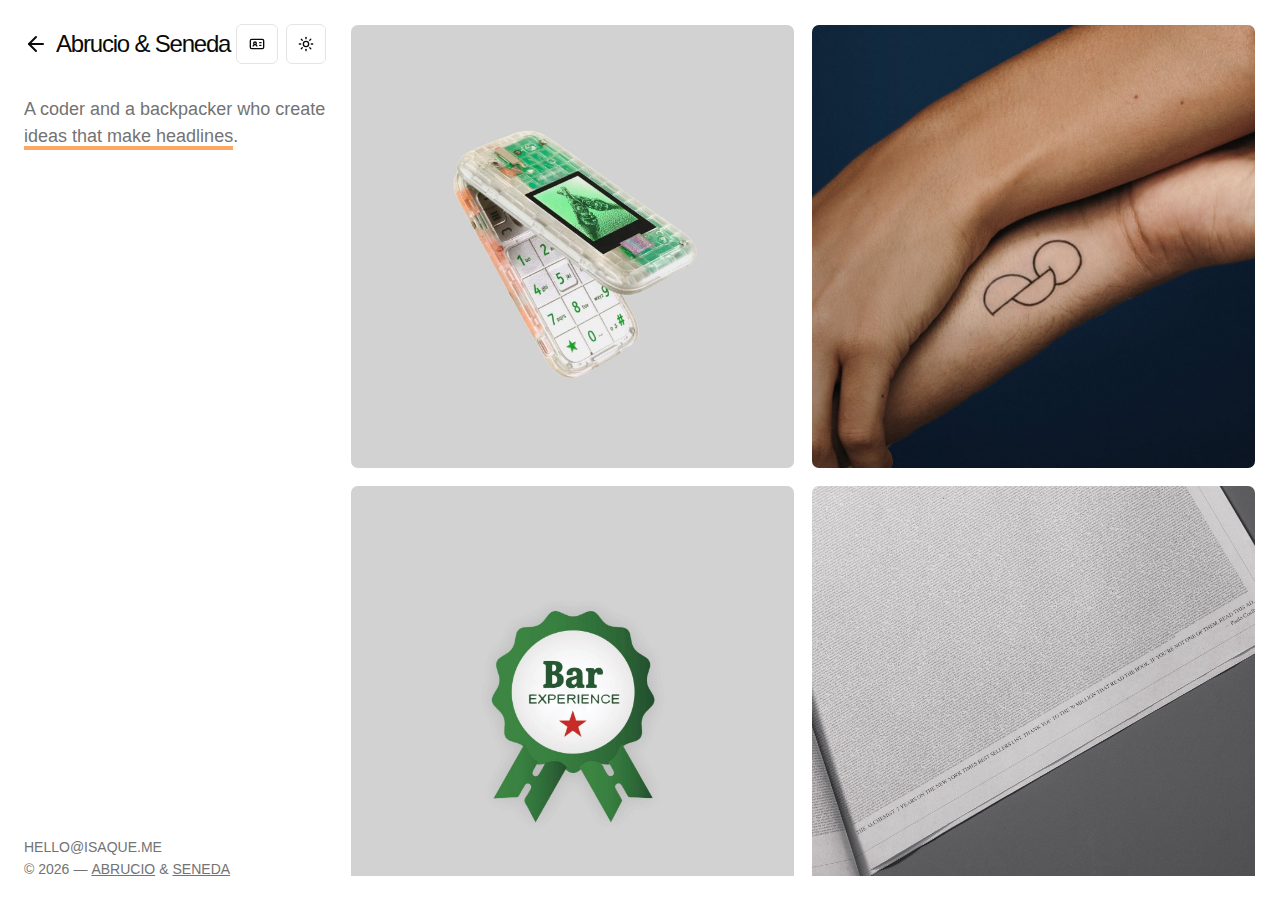
==== commit 1fcb3bb6: "NICE" ====
--- a/index.html
+++ b/index.html
@@ -1 +1 @@
-<!DOCTYPE html><html lang="en"><head><meta charSet="utf-8"/><meta name="viewport" content="width=device-width, initial-scale=1"/><link rel="stylesheet" href="/_next/static/css/35889682797ac331.css" data-precedence="next"/><link rel="preload" as="script" fetchPriority="low" href="/_next/static/chunks/webpack-8b785e33a384d227.js"/><script src="/_next/static/chunks/fd9d1056-3750f1c68fb99acb.js" async=""></script><script src="/_next/static/chunks/117-06fb274a1547ac5c.js" async=""></script><script src="/_next/static/chunks/main-app-b24525a062d97cb7.js" async=""></script><script src="/_next/static/chunks/972-b2019802b076e131.js" async=""></script><script src="/_next/static/chunks/878-cc92f4311db73d84.js" async=""></script><script src="/_next/static/chunks/app/page-38058fd219864ffd.js" async=""></script><script src="/_next/static/chunks/285-835aa2f753ced4fc.js" async=""></script><script src="/_next/static/chunks/app/layout-a711d2acabdd68fb.js" async=""></script><link rel="icon" href="/favicon.png" sizes="any"/><script src="/_next/static/chunks/polyfills-42372ed130431b0a.js" noModule=""></script></head><body class=""><script>((e,t,r,n,o,a,i,l)=>{let s=document.documentElement,u=["light","dark"];function c(t){(Array.isArray(e)?e:[e]).forEach(e=>{let r="class"===e,n=r&&a?o.map(e=>a[e]||e):o;r?(s.classList.remove(...n),s.classList.add(t)):s.setAttribute(e,t)}),l&&u.includes(t)&&(s.style.colorScheme=t)}if(n)c(n);else try{let e=localStorage.getItem(t)||r,n=i&&"system"===e?window.matchMedia("(prefers-color-scheme: dark)").matches?"dark":"light":e;c(n)}catch(e){}})("class","theme","system",null,["light","dark"],null,true,true)</script><div class="min-h-screen bg-background text-foreground overflow-hidden"><div class="grid lg:grid lg:grid-cols-[350px_1fr]"><div class="h-[calc(100vh)] p-6 lg:pr-0 pr-4 hidden lg:block lg:h-[100dvh] lg:sticky lg:top-0 lg:overflow-y-auto"><div dir="ltr" class="relative overflow-hidden h-full lg:pr-6" style="position:relative;--radix-scroll-area-corner-width:0px;--radix-scroll-area-corner-height:0px"><style>[data-radix-scroll-area-viewport]{scrollbar-width:none;-ms-overflow-style:none;-webkit-overflow-scrolling:touch;}[data-radix-scroll-area-viewport]::-webkit-scrollbar{display:none}</style><div data-radix-scroll-area-viewport="" class="h-full w-full rounded-[inherit]" style="overflow-x:hidden;overflow-y:hidden"><div style="min-width:100%;display:table"><div class="relative flex justify-between items-start mb-4 w-full "><div><h2 class="text-2xl leading-none mt-2 tracking-tight">Abrucio &amp; Seneda</h2><p class="text-muted-foreground/50 text-sm uppercase mt-1 opacity-0">—</p></div><div class="flex items-center gap-2"><a href="/about"><button class="inline-flex items-center justify-center gap-2 whitespace-nowrap rounded-md text-sm font-medium ring-offset-background transition-colors focus-visible:outline-none focus-visible:ring-2 focus-visible:ring-ring focus-visible:ring-offset-2 disabled:pointer-events-none disabled:opacity-50 [&amp;_svg]:pointer-events-none [&amp;_svg]:size-4 [&amp;_svg]:shrink-0 border border-input bg-background hover:bg-accent hover:text-accent-foreground h-10 py-2 px-3 tracking-tighter">About</button></a></div></div><section class="mt-0 mb-6 grid gap-6 "><div class="text-muted-foreground text-lg text-balance leading-normal"><p class="whitespace-nowrap">A coder and a backpacker who create<!-- --> <br class="block sm:hidden lg:block"/><button type="button" aria-haspopup="dialog" aria-expanded="false" aria-controls="radix-:Rhkmkq:" data-state="closed" rel="noopener noreferrer" class="cursor-pointer"><span class="border-b-4 border-orange-400/80 hover:border-orange-900 dark:hover:border-orange-400 hover:text-foreground">ideas that make headlines</span>.</button></p></div></section><div class="absolute bottom-0 left-0 w-full hidden lg:flex bg-background pt-6 "><div class="text-muted-foreground text-sm leading-none"><p class="mb-2 cursor-pointer hover:text-foreground uppercase" type="button" aria-haspopup="dialog" aria-expanded="false" aria-controls="radix-:R1smkq:" data-state="closed">hello@isaque.me</p><div class="flex gap-1 uppercase"><p>© <!-- -->2025</p><p>—</p><a class="hover:text-foreground transition-colors underline" href="https://gabrucio.com/">Abrucio</a><p>&amp;</p><a class="hover:text-foreground transition-colors underline" href="https://isaque.me/">Seneda</a></div></div></div></div></div></div></div><div class="h-[calc(100vh)] sm:overflow-y-auto"><div dir="ltr" class="relative overflow-hidden h-[100dvh] p-6 lg:pl-0" style="position:relative;--radix-scroll-area-corner-width:0px;--radix-scroll-area-corner-height:0px"><style>[data-radix-scroll-area-viewport]{scrollbar-width:none;-ms-overflow-style:none;-webkit-overflow-scrolling:touch;}[data-radix-scroll-area-viewport]::-webkit-scrollbar{display:none}</style><div data-radix-scroll-area-viewport="" class="h-full w-full rounded-[inherit]" style="overflow-x:hidden;overflow-y:hidden"><div style="min-width:100%;display:table"><div class="relative flex justify-between items-start mb-4 w-full lg:hidden"><div><h2 class="text-2xl leading-none mt-2 tracking-tight">Abrucio &amp; Seneda</h2><p class="text-muted-foreground/50 text-sm uppercase mt-1 opacity-0">—</p></div><div class="flex items-center gap-2"><a href="/about"><button class="inline-flex items-center justify-center gap-2 whitespace-nowrap rounded-md text-sm font-medium ring-offset-background transition-colors focus-visible:outline-none focus-visible:ring-2 focus-visible:ring-ring focus-visible:ring-offset-2 disabled:pointer-events-none disabled:opacity-50 [&amp;_svg]:pointer-events-none [&amp;_svg]:size-4 [&amp;_svg]:shrink-0 border border-input bg-background hover:bg-accent hover:text-accent-foreground h-10 py-2 px-3 tracking-tighter">About</button></a></div></div><section class="mt-0 mb-6 grid gap-6 lg:hidden"><div class="text-muted-foreground text-lg text-balance leading-normal"><p class="whitespace-nowrap">A coder and a backpacker who create<!-- --> <br class="block sm:hidden lg:block"/><button type="button" aria-haspopup="dialog" aria-expanded="false" aria-controls="radix-:R12kqkq:" data-state="closed" rel="noopener noreferrer" class="cursor-pointer"><span class="border-b-4 border-orange-400/80 hover:border-orange-900 dark:hover:border-orange-400 hover:text-foreground">ideas that make headlines</span>.</button></p></div></section><div><section class="mx-auto"><div class="grid grid-cols-1 md:grid-cols-2 2xl:grid-cols-3 gap-4 z-10 2xl:h-[calc(100dvh-48px)] min-h-[600px]"><div class="relative aspect-square 2xl:aspect-auto bg-muted rounded-lg overflow-hidden group border border-background hover:border-muted leading-tight"><a href="/projects/boring-phone"><img alt="Boring Phone" loading="lazy" decoding="async" data-nimg="fill" class="object-cover group-hover:brightness-[0.2] transition-all duration-300" style="position:absolute;height:100%;width:100%;left:0;top:0;right:0;bottom:0;color:transparent" src="/images/thumb1.jpg"/><div class="absolute inset-0 flex gap-1 flex-col items-center justify-center opacity-0 group-hover:opacity-100 transition-opacity duration-300"><h3 class="text-white text-center font-semibold">Boring Phone</h3><p class="text-xs font-light text-gray-400 uppercase">Heineken<!-- --> · <!-- -->2024</p></div></a></div><div class="relative aspect-square 2xl:aspect-auto bg-muted rounded-lg overflow-hidden group border border-background hover:border-muted leading-tight"><a href="/projects/optink"><img alt="#Optink" loading="lazy" decoding="async" data-nimg="fill" class="object-cover group-hover:brightness-[0.2] transition-all duration-300" style="position:absolute;height:100%;width:100%;left:0;top:0;right:0;bottom:0;color:transparent" src="/images/thumb2.jpg"/><div class="absolute inset-0 flex gap-1 flex-col items-center justify-center opacity-0 group-hover:opacity-100 transition-opacity duration-300"><h3 class="text-white text-center font-semibold">#Optink</h3><p class="text-xs font-light text-gray-400 uppercase">Junge Helden<!-- --> · <!-- -->2023</p></div></a></div><div class="relative aspect-square 2xl:aspect-auto bg-muted rounded-lg overflow-hidden group border border-background hover:border-muted leading-tight"><a href="/projects/bar-experience"><img alt="Bar Experience" loading="lazy" decoding="async" data-nimg="fill" class="object-cover group-hover:brightness-[0.2] transition-all duration-300" style="position:absolute;height:100%;width:100%;left:0;top:0;right:0;bottom:0;color:transparent" src="/images/thumb3.jpg"/><div class="absolute inset-0 flex gap-1 flex-col items-center justify-center opacity-0 group-hover:opacity-100 transition-opacity duration-300"><h3 class="text-white text-center font-semibold">Bar Experience</h3><p class="text-xs font-light text-gray-400 uppercase">Heineken<!-- --> · <!-- -->2023</p></div></a></div><div class="relative aspect-square 2xl:aspect-auto bg-muted rounded-lg overflow-hidden group border border-background hover:border-muted leading-tight"><a href="/projects/nyt-coelho"><img alt="The Alchemist Ad" loading="lazy" decoding="async" data-nimg="fill" class="object-cover group-hover:brightness-[0.2] transition-all duration-300" style="position:absolute;height:100%;width:100%;left:0;top:0;right:0;bottom:0;color:transparent" src="/images/thumb4.jpg"/><div class="absolute inset-0 flex gap-1 flex-col items-center justify-center opacity-0 group-hover:opacity-100 transition-opacity duration-300"><h3 class="text-white text-center font-semibold">The Alchemist Ad</h3><p class="text-xs font-light text-gray-400 uppercase">Paulo Coelho<!-- --> · <!-- -->2015</p></div></a></div><div class="relative aspect-square 2xl:aspect-auto bg-muted rounded-lg overflow-hidden group border border-background hover:border-muted leading-tight"><a href="/projects/big-mac-can"><img alt="Big Mac Can" loading="lazy" decoding="async" data-nimg="fill" class="object-cover group-hover:brightness-[0.2] transition-all duration-300" style="position:absolute;height:100%;width:100%;left:0;top:0;right:0;bottom:0;color:transparent" src="/images/thumb5.jpg"/><div class="absolute inset-0 flex gap-1 flex-col items-center justify-center opacity-0 group-hover:opacity-100 transition-opacity duration-300"><h3 class="text-white text-center font-semibold">Big Mac Can</h3><p class="text-xs font-light text-gray-400 uppercase">McDonald&#x27;s + Coke<!-- --> · <!-- -->2017</p></div></a></div><div class="relative aspect-square 2xl:aspect-auto bg-muted rounded-lg overflow-hidden group border border-background hover:border-muted leading-tight"><a href="/projects/feed-peek"><img alt="Feed Peek" loading="lazy" decoding="async" data-nimg="fill" class="object-cover group-hover:brightness-[0.2] transition-all duration-300" style="position:absolute;height:100%;width:100%;left:0;top:0;right:0;bottom:0;color:transparent" src="/images/thumb6.jpg"/><div class="absolute inset-0 flex gap-1 flex-col items-center justify-center opacity-0 group-hover:opacity-100 transition-opacity duration-300"><h3 class="text-white text-center font-semibold">Feed Peek</h3><p class="text-xs font-light text-gray-400 uppercase">United Nations<!-- --> · <!-- -->2022</p></div></a></div></div></section></div><div class="absolute bottom-0 left-0 w-full relative lg:hidden mt-6"><div class="text-muted-foreground text-sm leading-none"><p class="mb-2 cursor-pointer hover:text-foreground uppercase" type="button" aria-haspopup="dialog" aria-expanded="false" aria-controls="radix-:R34qkq:" data-state="closed">hello@isaque.me</p><div class="flex gap-1 uppercase"><p>© <!-- -->2025</p><p>—</p><a class="hover:text-foreground transition-colors underline" href="https://gabrucio.com/">Abrucio</a><p>&amp;</p><a class="hover:text-foreground transition-colors underline" href="https://isaque.me/">Seneda</a></div></div></div></div></div></div></div></div></div><script src="/_next/static/chunks/webpack-8b785e33a384d227.js" async=""></script><script>(self.__next_f=self.__next_f||[]).push([0]);self.__next_f.push([2,null])</script><script>self.__next_f.push([1,"1:HL[\"/_next/static/css/35889682797ac331.css\",\"style\"]\n"])</script><script>self.__next_f.push([1,"2:I[2846,[],\"\"]\n4:I[2972,[\"972\",\"static/chunks/972-b2019802b076e131.js\",\"878\",\"static/chunks/878-cc92f4311db73d84.js\",\"931\",\"static/chunks/app/page-38058fd219864ffd.js\"],\"\"]\n5:I[5878,[\"972\",\"static/chunks/972-b2019802b076e131.js\",\"878\",\"static/chunks/878-cc92f4311db73d84.js\",\"931\",\"static/chunks/app/page-38058fd219864ffd.js\"],\"Image\"]\n6:I[3403,[\"972\",\"static/chunks/972-b2019802b076e131.js\",\"878\",\"static/chunks/878-cc92f4311db73d84.js\",\"285\",\"static/chunks/285-835aa2f753ced4fc.js\",\"185\",\"static/chunks/app/layout-a711d2acabdd68fb.js\"],\"default\",1]\n7:I[4707,[],\"\"]\n8:I[6423,[],\"\"]\na:I[1060,[],\"\"]\nb:[]\n"])</script><script>self.__next_f.push([1,"0:[\"$\",\"$L2\",null,{\"buildId\":\"V_Zev22kMY9JJd1kpBsh2\",\"assetPrefix\":\"\",\"urlParts\":[\"\",\"\"],\"initialTree\":[\"\",{\"children\":[\"__PAGE__\",{}]},\"$undefined\",\"$undefined\",true],\"initialSeedData\":[\"\",{\"children\":[\"__PAGE__\",{},[[\"$L3\",[\"$\",\"div\",null,{\"children\":[\"$\",\"section\",null,{\"className\":\"mx-auto\",\"children\":[\"$\",\"div\",null,{\"className\":\"grid grid-cols-1 md:grid-cols-2 2xl:grid-cols-3 gap-4 z-10 2xl:h-[calc(100dvh-48px)] min-h-[600px]\",\"children\":[[\"$\",\"div\",null,{\"className\":\"relative aspect-square 2xl:aspect-auto bg-muted rounded-lg overflow-hidden group border border-background hover:border-muted leading-tight\",\"children\":[\"$\",\"$L4\",null,{\"href\":\"/projects/boring-phone\",\"children\":[[\"$\",\"$L5\",null,{\"src\":\"/images/thumb1.jpg\",\"alt\":\"Boring Phone\",\"fill\":true,\"className\":\"object-cover group-hover:brightness-[0.2] transition-all duration-300\"}],[\"$\",\"div\",null,{\"className\":\"absolute inset-0 flex gap-1 flex-col items-center justify-center opacity-0 group-hover:opacity-100 transition-opacity duration-300\",\"children\":[[\"$\",\"h3\",null,{\"className\":\"text-white text-center font-semibold\",\"children\":\"Boring Phone\"}],[\"$\",\"p\",null,{\"className\":\"text-xs font-light text-gray-400 uppercase\",\"children\":[\"Heineken\",\" · \",\"2024\"]}]]}]]}]}],[\"$\",\"div\",null,{\"className\":\"relative aspect-square 2xl:aspect-auto bg-muted rounded-lg overflow-hidden group border border-background hover:border-muted leading-tight\",\"children\":[\"$\",\"$L4\",null,{\"href\":\"/projects/optink\",\"children\":[[\"$\",\"$L5\",null,{\"src\":\"/images/thumb2.jpg\",\"alt\":\"#Optink\",\"fill\":true,\"className\":\"object-cover group-hover:brightness-[0.2] transition-all duration-300\"}],[\"$\",\"div\",null,{\"className\":\"absolute inset-0 flex gap-1 flex-col items-center justify-center opacity-0 group-hover:opacity-100 transition-opacity duration-300\",\"children\":[[\"$\",\"h3\",null,{\"className\":\"text-white text-center font-semibold\",\"children\":\"#Optink\"}],[\"$\",\"p\",null,{\"className\":\"text-xs font-light text-gray-400 uppercase\",\"children\":[\"Junge Helden\",\" · \",\"2023\"]}]]}]]}]}],[\"$\",\"div\",null,{\"className\":\"relative aspect-square 2xl:aspect-auto bg-muted rounded-lg overflow-hidden group border border-background hover:border-muted leading-tight\",\"children\":[\"$\",\"$L4\",null,{\"href\":\"/projects/bar-experience\",\"children\":[[\"$\",\"$L5\",null,{\"src\":\"/images/thumb3.jpg\",\"alt\":\"Bar Experience\",\"fill\":true,\"className\":\"object-cover group-hover:brightness-[0.2] transition-all duration-300\"}],[\"$\",\"div\",null,{\"className\":\"absolute inset-0 flex gap-1 flex-col items-center justify-center opacity-0 group-hover:opacity-100 transition-opacity duration-300\",\"children\":[[\"$\",\"h3\",null,{\"className\":\"text-white text-center font-semibold\",\"children\":\"Bar Experience\"}],[\"$\",\"p\",null,{\"className\":\"text-xs font-light text-gray-400 uppercase\",\"children\":[\"Heineken\",\" · \",\"2023\"]}]]}]]}]}],[\"$\",\"div\",null,{\"className\":\"relative aspect-square 2xl:aspect-auto bg-muted rounded-lg overflow-hidden group border border-background hover:border-muted leading-tight\",\"children\":[\"$\",\"$L4\",null,{\"href\":\"/projects/nyt-coelho\",\"children\":[[\"$\",\"$L5\",null,{\"src\":\"/images/thumb4.jpg\",\"alt\":\"The Alchemist Ad\",\"fill\":true,\"className\":\"object-cover group-hover:brightness-[0.2] transition-all duration-300\"}],[\"$\",\"div\",null,{\"className\":\"absolute inset-0 flex gap-1 flex-col items-center justify-center opacity-0 group-hover:opacity-100 transition-opacity duration-300\",\"children\":[[\"$\",\"h3\",null,{\"className\":\"text-white text-center font-semibold\",\"children\":\"The Alchemist Ad\"}],[\"$\",\"p\",null,{\"className\":\"text-xs font-light text-gray-400 uppercase\",\"children\":[\"Paulo Coelho\",\" · \",\"2015\"]}]]}]]}]}],[\"$\",\"div\",null,{\"className\":\"relative aspect-square 2xl:aspect-auto bg-muted rounded-lg overflow-hidden group border border-background hover:border-muted leading-tight\",\"children\":[\"$\",\"$L4\",null,{\"href\":\"/projects/big-mac-can\",\"children\":[[\"$\",\"$L5\",null,{\"src\":\"/images/thumb5.jpg\",\"alt\":\"Big Mac Can\",\"fill\":true,\"className\":\"object-cover group-hover:brightness-[0.2] transition-all duration-300\"}],[\"$\",\"div\",null,{\"className\":\"absolute inset-0 flex gap-1 flex-col items-center justify-center opacity-0 group-hover:opacity-100 transition-opacity duration-300\",\"children\":[[\"$\",\"h3\",null,{\"className\":\"text-white text-center font-semibold\",\"children\":\"Big Mac Can\"}],[\"$\",\"p\",null,{\"className\":\"text-xs font-light text-gray-400 uppercase\",\"children\":[\"McDonald's + Coke\",\" · \",\"2017\"]}]]}]]}]}],[\"$\",\"div\",null,{\"className\":\"relative aspect-square 2xl:aspect-auto bg-muted rounded-lg overflow-hidden group border border-background hover:border-muted leading-tight\",\"children\":[\"$\",\"$L4\",null,{\"href\":\"/projects/feed-peek\",\"children\":[[\"$\",\"$L5\",null,{\"src\":\"/images/thumb6.jpg\",\"alt\":\"Feed Peek\",\"fill\":true,\"className\":\"object-cover group-hover:brightness-[0.2] transition-all duration-300\"}],[\"$\",\"div\",null,{\"className\":\"absolute inset-0 flex gap-1 flex-col items-center justify-center opacity-0 group-hover:opacity-100 transition-opacity duration-300\",\"children\":[[\"$\",\"h3\",null,{\"className\":\"text-white text-center font-semibold\",\"children\":\"Feed Peek\"}],[\"$\",\"p\",null,{\"className\":\"text-xs font-light text-gray-400 uppercase\",\"children\":[\"United Nations\",\" · \",\"2022\"]}]]}]]}]}]]}]}]}],null],null],null]},[[[[\"$\",\"link\",\"0\",{\"rel\":\"stylesheet\",\"href\":\"/_next/static/css/35889682797ac331.css\",\"precedence\":\"next\",\"crossOrigin\":\"$undefined\"}]],[\"$\",\"$L6\",null,{\"children\":[\"$\",\"$L7\",null,{\"parallelRouterKey\":\"children\",\"segmentPath\":[\"children\"],\"error\":\"$undefined\",\"errorStyles\":\"$undefined\",\"errorScripts\":\"$undefined\",\"template\":[\"$\",\"$L8\",null,{}],\"templateStyles\":\"$undefined\",\"templateScripts\":\"$undefined\",\"notFound\":[\"$\",\"div\",null,{\"className\":\"flex flex-col justify-center items-center w-full h-[70dvh] lg:h-[calc(100dvh-48px)] rounded-lg bg-muted-foreground/5 p-6\",\"children\":[[\"$\",\"p\",null,{\"className\":\"text-muted-foreground text-center text-balance\",\"children\":\"The project you're looking for doesn't exist.\"}],[\"$\",\"$L4\",null,{\"href\":\"/\",\"children\":[\"$\",\"button\",null,{\"className\":\"inline-flex items-center justify-center gap-2 whitespace-nowrap rounded-md text-sm font-medium ring-offset-background transition-colors focus-visible:outline-none focus-visible:ring-2 focus-visible:ring-ring focus-visible:ring-offset-2 disabled:pointer-events-none disabled:opacity-50 [\u0026_svg]:pointer-events-none [\u0026_svg]:size-4 [\u0026_svg]:shrink-0 bg-primary text-primary-foreground hover:bg-primary/90 h-10 px-4 py-2 mt-4\",\"children\":[[\"$\",\"svg\",null,{\"xmlns\":\"http://www.w3.org/2000/svg\",\"width\":24,\"height\":24,\"viewBox\":\"0 0 24 24\",\"fill\":\"none\",\"stroke\":\"currentColor\",\"strokeWidth\":2,\"strokeLinecap\":\"round\",\"strokeLinejoin\":\"round\",\"className\":\"lucide lucide-arrow-left\",\"children\":[[\"$\",\"path\",\"1l729n\",{\"d\":\"m12 19-7-7 7-7\"}],[\"$\",\"path\",\"x3x0zl\",{\"d\":\"M19 12H5\"}],\"$undefined\"]}],\"Go back home\"]}]}]]}],\"notFoundStyles\":[]}],\"params\":{}}]],null],null],\"couldBeIntercepted\":false,\"initialHead\":[null,\"$L9\"],\"globalErrorComponent\":\"$a\",\"missingSlots\":\"$Wb\"}]\n"])</script><script>self.__next_f.push([1,"9:[[\"$\",\"meta\",\"0\",{\"name\":\"viewport\",\"content\":\"width=device-width, initial-scale=1\"}],[\"$\",\"meta\",\"1\",{\"charSet\":\"utf-8\"}]]\n3:null\n"])</script></body></html>+<!DOCTYPE html><html lang="en"><head><meta charSet="utf-8"/><meta name="viewport" content="width=device-width, initial-scale=1"/><link rel="stylesheet" href="/_next/static/css/28993d8b3fffed04.css" data-precedence="next"/><link rel="preload" as="script" fetchPriority="low" href="/_next/static/chunks/webpack-8b785e33a384d227.js"/><script src="/_next/static/chunks/fd9d1056-3750f1c68fb99acb.js" async=""></script><script src="/_next/static/chunks/117-06fb274a1547ac5c.js" async=""></script><script src="/_next/static/chunks/main-app-b24525a062d97cb7.js" async=""></script><script src="/_next/static/chunks/972-b2019802b076e131.js" async=""></script><script src="/_next/static/chunks/878-cc92f4311db73d84.js" async=""></script><script src="/_next/static/chunks/app/page-38058fd219864ffd.js" async=""></script><script src="/_next/static/chunks/285-835aa2f753ced4fc.js" async=""></script><script src="/_next/static/chunks/app/layout-3ea272f1ac9b777f.js" async=""></script><link rel="icon" href="/favicon.png" sizes="any"/><script src="/_next/static/chunks/polyfills-42372ed130431b0a.js" noModule=""></script></head><body class="max-h-[100dvh] overflow-hidden"><script>((e,t,r,n,o,a,i,l)=>{let s=document.documentElement,u=["light","dark"];function c(t){(Array.isArray(e)?e:[e]).forEach(e=>{let r="class"===e,n=r&&a?o.map(e=>a[e]||e):o;r?(s.classList.remove(...n),s.classList.add(t)):s.setAttribute(e,t)}),l&&u.includes(t)&&(s.style.colorScheme=t)}if(n)c(n);else try{let e=localStorage.getItem(t)||r,n=i&&"system"===e?window.matchMedia("(prefers-color-scheme: dark)").matches?"dark":"light":e;c(n)}catch(e){}})("class","theme","system",null,["light","dark"],null,true,true)</script><div class="min-h-[100dvh] max-h-[100dvh] bg-background text-foreground overflow-hidden"><div class="grid lg:grid lg:grid-cols-[350px_1fr]"><div class="h-full p-6 lg:pr-0 pr-4 hidden lg:block lg:h-[100dvh] lg:sticky lg:top-0 lg:overflow-y-auto"><div dir="ltr" class="relative overflow-hidden h-full lg:pr-6" style="position:relative;--radix-scroll-area-corner-width:0px;--radix-scroll-area-corner-height:0px"><style>[data-radix-scroll-area-viewport]{scrollbar-width:none;-ms-overflow-style:none;-webkit-overflow-scrolling:touch;}[data-radix-scroll-area-viewport]::-webkit-scrollbar{display:none}</style><div data-radix-scroll-area-viewport="" class="h-full w-full rounded-[inherit]" style="overflow-x:hidden;overflow-y:hidden"><div style="min-width:100%;display:table"><div class="relative flex justify-between items-start mb-4 w-full "><div><h2 class="text-2xl leading-none mt-2 tracking-tight">Abrucio &amp; Seneda</h2><p class="text-muted-foreground/50 text-sm uppercase mt-1 opacity-0">—</p></div><div class="flex items-center gap-2"><a href="/about"><button class="inline-flex items-center justify-center gap-2 whitespace-nowrap rounded-md text-sm font-medium ring-offset-background transition-colors focus-visible:outline-none focus-visible:ring-2 focus-visible:ring-ring focus-visible:ring-offset-2 disabled:pointer-events-none disabled:opacity-50 [&amp;_svg]:pointer-events-none [&amp;_svg]:size-4 [&amp;_svg]:shrink-0 border border-input bg-background hover:bg-accent hover:text-accent-foreground h-10 py-2 px-3 tracking-tighter">About</button></a></div></div><section class="mt-0 mb-6 grid gap-6 "><div class="text-muted-foreground text-lg text-balance leading-normal"><p class="whitespace-nowrap">A coder and a backpacker who create<!-- --> <br class="block sm:hidden lg:block"/><button type="button" aria-haspopup="dialog" aria-expanded="false" aria-controls="radix-:Rhkmkq:" data-state="closed" rel="noopener noreferrer" class="cursor-pointer"><span class="border-b-4 border-orange-400/80 hover:border-orange-900 dark:hover:border-orange-400 hover:text-foreground">ideas that make headlines</span>.</button></p></div></section><div class="absolute bottom-0 left-0 w-full hidden lg:flex bg-background pt-6 "><div class="text-muted-foreground text-sm leading-none"><p class="mb-2 cursor-pointer hover:text-foreground uppercase" type="button" aria-haspopup="dialog" aria-expanded="false" aria-controls="radix-:R1smkq:" data-state="closed">hello@isaque.me</p><div class="flex gap-1 uppercase"><p>© <!-- -->2025</p><p>—</p><a class="hover:text-foreground transition-colors underline" href="https://gabrucio.com/">Abrucio</a><p>&amp;</p><a class="hover:text-foreground transition-colors underline" href="https://isaque.me/">Seneda</a></div></div></div></div></div></div></div><div class="h-full sm:overflow-y-auto"><div dir="ltr" class="relative overflow-hidden h-[100dvh] p-6 lg:pl-0" style="position:relative;--radix-scroll-area-corner-width:0px;--radix-scroll-area-corner-height:0px"><style>[data-radix-scroll-area-viewport]{scrollbar-width:none;-ms-overflow-style:none;-webkit-overflow-scrolling:touch;}[data-radix-scroll-area-viewport]::-webkit-scrollbar{display:none}</style><div data-radix-scroll-area-viewport="" class="h-full w-full rounded-[inherit]" style="overflow-x:hidden;overflow-y:hidden"><div style="min-width:100%;display:table"><div class="relative flex justify-between items-start mb-4 w-full lg:hidden"><div><h2 class="text-2xl leading-none mt-2 tracking-tight">Abrucio &amp; Seneda</h2><p class="text-muted-foreground/50 text-sm uppercase mt-1 opacity-0">—</p></div><div class="flex items-center gap-2"><a href="/about"><button class="inline-flex items-center justify-center gap-2 whitespace-nowrap rounded-md text-sm font-medium ring-offset-background transition-colors focus-visible:outline-none focus-visible:ring-2 focus-visible:ring-ring focus-visible:ring-offset-2 disabled:pointer-events-none disabled:opacity-50 [&amp;_svg]:pointer-events-none [&amp;_svg]:size-4 [&amp;_svg]:shrink-0 border border-input bg-background hover:bg-accent hover:text-accent-foreground h-10 py-2 px-3 tracking-tighter">About</button></a></div></div><section class="mt-0 mb-6 grid gap-6 lg:hidden"><div class="text-muted-foreground text-lg text-balance leading-normal"><p class="whitespace-nowrap">A coder and a backpacker who create<!-- --> <br class="block sm:hidden lg:block"/><button type="button" aria-haspopup="dialog" aria-expanded="false" aria-controls="radix-:R12kqkq:" data-state="closed" rel="noopener noreferrer" class="cursor-pointer"><span class="border-b-4 border-orange-400/80 hover:border-orange-900 dark:hover:border-orange-400 hover:text-foreground">ideas that make headlines</span>.</button></p></div></section><div><section class="mx-auto"><div class="grid grid-cols-1 md:grid-cols-2 2xl:grid-cols-3 gap-4 z-10 2xl:h-[calc(100dvh-48px)] min-h-[600px]"><div class="relative aspect-square 2xl:aspect-auto bg-muted rounded-lg overflow-hidden group border border-background hover:border-muted leading-tight"><a href="/projects/boring-phone"><img alt="Boring Phone" loading="lazy" decoding="async" data-nimg="fill" class="object-cover group-hover:brightness-[0.2] transition-all duration-300" style="position:absolute;height:100%;width:100%;left:0;top:0;right:0;bottom:0;color:transparent" src="/images/thumb1.jpg"/><div class="absolute inset-0 flex gap-1 flex-col items-center justify-center opacity-0 group-hover:opacity-100 transition-opacity duration-300"><h3 class="text-white text-center font-semibold">Boring Phone</h3><p class="text-xs font-light text-gray-400 uppercase">Heineken<!-- --> · <!-- -->2024</p></div></a></div><div class="relative aspect-square 2xl:aspect-auto bg-muted rounded-lg overflow-hidden group border border-background hover:border-muted leading-tight"><a href="/projects/optink"><img alt="#Optink" loading="lazy" decoding="async" data-nimg="fill" class="object-cover group-hover:brightness-[0.2] transition-all duration-300" style="position:absolute;height:100%;width:100%;left:0;top:0;right:0;bottom:0;color:transparent" src="/images/thumb2.jpg"/><div class="absolute inset-0 flex gap-1 flex-col items-center justify-center opacity-0 group-hover:opacity-100 transition-opacity duration-300"><h3 class="text-white text-center font-semibold">#Optink</h3><p class="text-xs font-light text-gray-400 uppercase">Junge Helden<!-- --> · <!-- -->2023</p></div></a></div><div class="relative aspect-square 2xl:aspect-auto bg-muted rounded-lg overflow-hidden group border border-background hover:border-muted leading-tight"><a href="/projects/bar-experience"><img alt="Bar Experience" loading="lazy" decoding="async" data-nimg="fill" class="object-cover group-hover:brightness-[0.2] transition-all duration-300" style="position:absolute;height:100%;width:100%;left:0;top:0;right:0;bottom:0;color:transparent" src="/images/thumb3.jpg"/><div class="absolute inset-0 flex gap-1 flex-col items-center justify-center opacity-0 group-hover:opacity-100 transition-opacity duration-300"><h3 class="text-white text-center font-semibold">Bar Experience</h3><p class="text-xs font-light text-gray-400 uppercase">Heineken<!-- --> · <!-- -->2023</p></div></a></div><div class="relative aspect-square 2xl:aspect-auto bg-muted rounded-lg overflow-hidden group border border-background hover:border-muted leading-tight"><a href="/projects/nyt-coelho"><img alt="The Alchemist Ad" loading="lazy" decoding="async" data-nimg="fill" class="object-cover group-hover:brightness-[0.2] transition-all duration-300" style="position:absolute;height:100%;width:100%;left:0;top:0;right:0;bottom:0;color:transparent" src="/images/thumb4.jpg"/><div class="absolute inset-0 flex gap-1 flex-col items-center justify-center opacity-0 group-hover:opacity-100 transition-opacity duration-300"><h3 class="text-white text-center font-semibold">The Alchemist Ad</h3><p class="text-xs font-light text-gray-400 uppercase">Paulo Coelho<!-- --> · <!-- -->2015</p></div></a></div><div class="relative aspect-square 2xl:aspect-auto bg-muted rounded-lg overflow-hidden group border border-background hover:border-muted leading-tight"><a href="/projects/big-mac-can"><img alt="Big Mac Can" loading="lazy" decoding="async" data-nimg="fill" class="object-cover group-hover:brightness-[0.2] transition-all duration-300" style="position:absolute;height:100%;width:100%;left:0;top:0;right:0;bottom:0;color:transparent" src="/images/thumb5.jpg"/><div class="absolute inset-0 flex gap-1 flex-col items-center justify-center opacity-0 group-hover:opacity-100 transition-opacity duration-300"><h3 class="text-white text-center font-semibold">Big Mac Can</h3><p class="text-xs font-light text-gray-400 uppercase">McDonald&#x27;s + Coke<!-- --> · <!-- -->2017</p></div></a></div><div class="relative aspect-square 2xl:aspect-auto bg-muted rounded-lg overflow-hidden group border border-background hover:border-muted leading-tight"><a href="/projects/feed-peek"><img alt="Feed Peek" loading="lazy" decoding="async" data-nimg="fill" class="object-cover group-hover:brightness-[0.2] transition-all duration-300" style="position:absolute;height:100%;width:100%;left:0;top:0;right:0;bottom:0;color:transparent" src="/images/thumb6.jpg"/><div class="absolute inset-0 flex gap-1 flex-col items-center justify-center opacity-0 group-hover:opacity-100 transition-opacity duration-300"><h3 class="text-white text-center font-semibold">Feed Peek</h3><p class="text-xs font-light text-gray-400 uppercase">United Nations<!-- --> · <!-- -->2022</p></div></a></div></div></section></div><div class="absolute bottom-0 left-0 w-full relative lg:hidden mt-6"><div class="text-muted-foreground text-sm leading-none"><p class="mb-2 cursor-pointer hover:text-foreground uppercase" type="button" aria-haspopup="dialog" aria-expanded="false" aria-controls="radix-:R34qkq:" data-state="closed">hello@isaque.me</p><div class="flex gap-1 uppercase"><p>© <!-- -->2025</p><p>—</p><a class="hover:text-foreground transition-colors underline" href="https://gabrucio.com/">Abrucio</a><p>&amp;</p><a class="hover:text-foreground transition-colors underline" href="https://isaque.me/">Seneda</a></div></div></div></div></div></div></div></div></div><script src="/_next/static/chunks/webpack-8b785e33a384d227.js" async=""></script><script>(self.__next_f=self.__next_f||[]).push([0]);self.__next_f.push([2,null])</script><script>self.__next_f.push([1,"1:HL[\"/_next/static/css/28993d8b3fffed04.css\",\"style\"]\n"])</script><script>self.__next_f.push([1,"2:I[2846,[],\"\"]\n4:I[2972,[\"972\",\"static/chunks/972-b2019802b076e131.js\",\"878\",\"static/chunks/878-cc92f4311db73d84.js\",\"931\",\"static/chunks/app/page-38058fd219864ffd.js\"],\"\"]\n5:I[5878,[\"972\",\"static/chunks/972-b2019802b076e131.js\",\"878\",\"static/chunks/878-cc92f4311db73d84.js\",\"931\",\"static/chunks/app/page-38058fd219864ffd.js\"],\"Image\"]\n6:I[3403,[\"972\",\"static/chunks/972-b2019802b076e131.js\",\"878\",\"static/chunks/878-cc92f4311db73d84.js\",\"285\",\"static/chunks/285-835aa2f753ced4fc.js\",\"185\",\"static/chunks/app/layout-3ea272f1ac9b777f.js\"],\"default\",1]\n7:I[4707,[],\"\"]\n8:I[6423,[],\"\"]\na:I[1060,[],\"\"]\nb:[]\n"])</script><script>self.__next_f.push([1,"0:[\"$\",\"$L2\",null,{\"buildId\":\"wNk6v4O6AwZdzlID137IV\",\"assetPrefix\":\"\",\"urlParts\":[\"\",\"\"],\"initialTree\":[\"\",{\"children\":[\"__PAGE__\",{}]},\"$undefined\",\"$undefined\",true],\"initialSeedData\":[\"\",{\"children\":[\"__PAGE__\",{},[[\"$L3\",[\"$\",\"div\",null,{\"children\":[\"$\",\"section\",null,{\"className\":\"mx-auto\",\"children\":[\"$\",\"div\",null,{\"className\":\"grid grid-cols-1 md:grid-cols-2 2xl:grid-cols-3 gap-4 z-10 2xl:h-[calc(100dvh-48px)] min-h-[600px]\",\"children\":[[\"$\",\"div\",null,{\"className\":\"relative aspect-square 2xl:aspect-auto bg-muted rounded-lg overflow-hidden group border border-background hover:border-muted leading-tight\",\"children\":[\"$\",\"$L4\",null,{\"href\":\"/projects/boring-phone\",\"children\":[[\"$\",\"$L5\",null,{\"src\":\"/images/thumb1.jpg\",\"alt\":\"Boring Phone\",\"fill\":true,\"className\":\"object-cover group-hover:brightness-[0.2] transition-all duration-300\"}],[\"$\",\"div\",null,{\"className\":\"absolute inset-0 flex gap-1 flex-col items-center justify-center opacity-0 group-hover:opacity-100 transition-opacity duration-300\",\"children\":[[\"$\",\"h3\",null,{\"className\":\"text-white text-center font-semibold\",\"children\":\"Boring Phone\"}],[\"$\",\"p\",null,{\"className\":\"text-xs font-light text-gray-400 uppercase\",\"children\":[\"Heineken\",\" · \",\"2024\"]}]]}]]}]}],[\"$\",\"div\",null,{\"className\":\"relative aspect-square 2xl:aspect-auto bg-muted rounded-lg overflow-hidden group border border-background hover:border-muted leading-tight\",\"children\":[\"$\",\"$L4\",null,{\"href\":\"/projects/optink\",\"children\":[[\"$\",\"$L5\",null,{\"src\":\"/images/thumb2.jpg\",\"alt\":\"#Optink\",\"fill\":true,\"className\":\"object-cover group-hover:brightness-[0.2] transition-all duration-300\"}],[\"$\",\"div\",null,{\"className\":\"absolute inset-0 flex gap-1 flex-col items-center justify-center opacity-0 group-hover:opacity-100 transition-opacity duration-300\",\"children\":[[\"$\",\"h3\",null,{\"className\":\"text-white text-center font-semibold\",\"children\":\"#Optink\"}],[\"$\",\"p\",null,{\"className\":\"text-xs font-light text-gray-400 uppercase\",\"children\":[\"Junge Helden\",\" · \",\"2023\"]}]]}]]}]}],[\"$\",\"div\",null,{\"className\":\"relative aspect-square 2xl:aspect-auto bg-muted rounded-lg overflow-hidden group border border-background hover:border-muted leading-tight\",\"children\":[\"$\",\"$L4\",null,{\"href\":\"/projects/bar-experience\",\"children\":[[\"$\",\"$L5\",null,{\"src\":\"/images/thumb3.jpg\",\"alt\":\"Bar Experience\",\"fill\":true,\"className\":\"object-cover group-hover:brightness-[0.2] transition-all duration-300\"}],[\"$\",\"div\",null,{\"className\":\"absolute inset-0 flex gap-1 flex-col items-center justify-center opacity-0 group-hover:opacity-100 transition-opacity duration-300\",\"children\":[[\"$\",\"h3\",null,{\"className\":\"text-white text-center font-semibold\",\"children\":\"Bar Experience\"}],[\"$\",\"p\",null,{\"className\":\"text-xs font-light text-gray-400 uppercase\",\"children\":[\"Heineken\",\" · \",\"2023\"]}]]}]]}]}],[\"$\",\"div\",null,{\"className\":\"relative aspect-square 2xl:aspect-auto bg-muted rounded-lg overflow-hidden group border border-background hover:border-muted leading-tight\",\"children\":[\"$\",\"$L4\",null,{\"href\":\"/projects/nyt-coelho\",\"children\":[[\"$\",\"$L5\",null,{\"src\":\"/images/thumb4.jpg\",\"alt\":\"The Alchemist Ad\",\"fill\":true,\"className\":\"object-cover group-hover:brightness-[0.2] transition-all duration-300\"}],[\"$\",\"div\",null,{\"className\":\"absolute inset-0 flex gap-1 flex-col items-center justify-center opacity-0 group-hover:opacity-100 transition-opacity duration-300\",\"children\":[[\"$\",\"h3\",null,{\"className\":\"text-white text-center font-semibold\",\"children\":\"The Alchemist Ad\"}],[\"$\",\"p\",null,{\"className\":\"text-xs font-light text-gray-400 uppercase\",\"children\":[\"Paulo Coelho\",\" · \",\"2015\"]}]]}]]}]}],[\"$\",\"div\",null,{\"className\":\"relative aspect-square 2xl:aspect-auto bg-muted rounded-lg overflow-hidden group border border-background hover:border-muted leading-tight\",\"children\":[\"$\",\"$L4\",null,{\"href\":\"/projects/big-mac-can\",\"children\":[[\"$\",\"$L5\",null,{\"src\":\"/images/thumb5.jpg\",\"alt\":\"Big Mac Can\",\"fill\":true,\"className\":\"object-cover group-hover:brightness-[0.2] transition-all duration-300\"}],[\"$\",\"div\",null,{\"className\":\"absolute inset-0 flex gap-1 flex-col items-center justify-center opacity-0 group-hover:opacity-100 transition-opacity duration-300\",\"children\":[[\"$\",\"h3\",null,{\"className\":\"text-white text-center font-semibold\",\"children\":\"Big Mac Can\"}],[\"$\",\"p\",null,{\"className\":\"text-xs font-light text-gray-400 uppercase\",\"children\":[\"McDonald's + Coke\",\" · \",\"2017\"]}]]}]]}]}],[\"$\",\"div\",null,{\"className\":\"relative aspect-square 2xl:aspect-auto bg-muted rounded-lg overflow-hidden group border border-background hover:border-muted leading-tight\",\"children\":[\"$\",\"$L4\",null,{\"href\":\"/projects/feed-peek\",\"children\":[[\"$\",\"$L5\",null,{\"src\":\"/images/thumb6.jpg\",\"alt\":\"Feed Peek\",\"fill\":true,\"className\":\"object-cover group-hover:brightness-[0.2] transition-all duration-300\"}],[\"$\",\"div\",null,{\"className\":\"absolute inset-0 flex gap-1 flex-col items-center justify-center opacity-0 group-hover:opacity-100 transition-opacity duration-300\",\"children\":[[\"$\",\"h3\",null,{\"className\":\"text-white text-center font-semibold\",\"children\":\"Feed Peek\"}],[\"$\",\"p\",null,{\"className\":\"text-xs font-light text-gray-400 uppercase\",\"children\":[\"United Nations\",\" · \",\"2022\"]}]]}]]}]}]]}]}]}],null],null],null]},[[[[\"$\",\"link\",\"0\",{\"rel\":\"stylesheet\",\"href\":\"/_next/static/css/28993d8b3fffed04.css\",\"precedence\":\"next\",\"crossOrigin\":\"$undefined\"}]],[\"$\",\"$L6\",null,{\"children\":[\"$\",\"$L7\",null,{\"parallelRouterKey\":\"children\",\"segmentPath\":[\"children\"],\"error\":\"$undefined\",\"errorStyles\":\"$undefined\",\"errorScripts\":\"$undefined\",\"template\":[\"$\",\"$L8\",null,{}],\"templateStyles\":\"$undefined\",\"templateScripts\":\"$undefined\",\"notFound\":[\"$\",\"div\",null,{\"className\":\"flex flex-col justify-center items-center w-full h-[70dvh] lg:h-[calc(100dvh-48px)] rounded-lg bg-muted-foreground/5 p-6\",\"children\":[[\"$\",\"p\",null,{\"className\":\"text-muted-foreground text-center text-balance\",\"children\":\"The project you're looking for doesn't exist.\"}],[\"$\",\"$L4\",null,{\"href\":\"/\",\"children\":[\"$\",\"button\",null,{\"className\":\"inline-flex items-center justify-center gap-2 whitespace-nowrap rounded-md text-sm font-medium ring-offset-background transition-colors focus-visible:outline-none focus-visible:ring-2 focus-visible:ring-ring focus-visible:ring-offset-2 disabled:pointer-events-none disabled:opacity-50 [\u0026_svg]:pointer-events-none [\u0026_svg]:size-4 [\u0026_svg]:shrink-0 bg-primary text-primary-foreground hover:bg-primary/90 h-10 px-4 py-2 mt-4\",\"children\":[[\"$\",\"svg\",null,{\"xmlns\":\"http://www.w3.org/2000/svg\",\"width\":24,\"height\":24,\"viewBox\":\"0 0 24 24\",\"fill\":\"none\",\"stroke\":\"currentColor\",\"strokeWidth\":2,\"strokeLinecap\":\"round\",\"strokeLinejoin\":\"round\",\"className\":\"lucide lucide-arrow-left\",\"children\":[[\"$\",\"path\",\"1l729n\",{\"d\":\"m12 19-7-7 7-7\"}],[\"$\",\"path\",\"x3x0zl\",{\"d\":\"M19 12H5\"}],\"$undefined\"]}],\"Go back home\"]}]}]]}],\"notFoundStyles\":[]}],\"params\":{}}]],null],null],\"couldBeIntercepted\":false,\"initialHead\":[null,\"$L9\"],\"globalErrorComponent\":\"$a\",\"missingSlots\":\"$Wb\"}]\n"])</script><script>self.__next_f.push([1,"9:[[\"$\",\"meta\",\"0\",{\"name\":\"viewport\",\"content\":\"width=device-width, initial-scale=1\"}],[\"$\",\"meta\",\"1\",{\"charSet\":\"utf-8\"}]]\n3:null\n"])</script></body></html>--- a/_next/static/css/28993d8b3fffed04.css
+++ b/_next/static/css/28993d8b3fffed04.css
@@ -0,0 +1,3 @@
+*,:after,:before{--tw-border-spacing-x:0;--tw-border-spacing-y:0;--tw-translate-x:0;--tw-translate-y:0;--tw-rotate:0;--tw-skew-x:0;--tw-skew-y:0;--tw-scale-x:1;--tw-scale-y:1;--tw-pan-x: ;--tw-pan-y: ;--tw-pinch-zoom: ;--tw-scroll-snap-strictness:proximity;--tw-gradient-from-position: ;--tw-gradient-via-position: ;--tw-gradient-to-position: ;--tw-ordinal: ;--tw-slashed-zero: ;--tw-numeric-figure: ;--tw-numeric-spacing: ;--tw-numeric-fraction: ;--tw-ring-inset: ;--tw-ring-offset-width:0px;--tw-ring-offset-color:#fff;--tw-ring-color:rgba(59,130,246,.5);--tw-ring-offset-shadow:0 0 #0000;--tw-ring-shadow:0 0 #0000;--tw-shadow:0 0 #0000;--tw-shadow-colored:0 0 #0000;--tw-blur: ;--tw-brightness: ;--tw-contrast: ;--tw-grayscale: ;--tw-hue-rotate: ;--tw-invert: ;--tw-saturate: ;--tw-sepia: ;--tw-drop-shadow: ;--tw-backdrop-blur: ;--tw-backdrop-brightness: ;--tw-backdrop-contrast: ;--tw-backdrop-grayscale: ;--tw-backdrop-hue-rotate: ;--tw-backdrop-invert: ;--tw-backdrop-opacity: ;--tw-backdrop-saturate: ;--tw-backdrop-sepia: ;--tw-contain-size: ;--tw-contain-layout: ;--tw-contain-paint: ;--tw-contain-style: }::backdrop{--tw-border-spacing-x:0;--tw-border-spacing-y:0;--tw-translate-x:0;--tw-translate-y:0;--tw-rotate:0;--tw-skew-x:0;--tw-skew-y:0;--tw-scale-x:1;--tw-scale-y:1;--tw-pan-x: ;--tw-pan-y: ;--tw-pinch-zoom: ;--tw-scroll-snap-strictness:proximity;--tw-gradient-from-position: ;--tw-gradient-via-position: ;--tw-gradient-to-position: ;--tw-ordinal: ;--tw-slashed-zero: ;--tw-numeric-figure: ;--tw-numeric-spacing: ;--tw-numeric-fraction: ;--tw-ring-inset: ;--tw-ring-offset-width:0px;--tw-ring-offset-color:#fff;--tw-ring-color:rgba(59,130,246,.5);--tw-ring-offset-shadow:0 0 #0000;--tw-ring-shadow:0 0 #0000;--tw-shadow:0 0 #0000;--tw-shadow-colored:0 0 #0000;--tw-blur: ;--tw-brightness: ;--tw-contrast: ;--tw-grayscale: ;--tw-hue-rotate: ;--tw-invert: ;--tw-saturate: ;--tw-sepia: ;--tw-drop-shadow: ;--tw-backdrop-blur: ;--tw-backdrop-brightness: ;--tw-backdrop-contrast: ;--tw-backdrop-grayscale: ;--tw-backdrop-hue-rotate: ;--tw-backdrop-invert: ;--tw-backdrop-opacity: ;--tw-backdrop-saturate: ;--tw-backdrop-sepia: ;--tw-contain-size: ;--tw-contain-layout: ;--tw-contain-paint: ;--tw-contain-style: }/*
+! tailwindcss v3.4.17 | MIT License | https://tailwindcss.com
+*/*,:after,:before{box-sizing:border-box;border:0 solid #e5e7eb}:after,:before{--tw-content:""}:host,html{line-height:1.5;-webkit-text-size-adjust:100%;-moz-tab-size:4;tab-size:4;font-family:ui-sans-serif,system-ui,sans-serif,Apple Color Emoji,Segoe UI Emoji,Segoe UI Symbol,Noto Color Emoji;font-feature-settings:normal;font-variation-settings:normal;-webkit-tap-highlight-color:transparent}body{margin:0;line-height:inherit}hr{height:0;color:inherit;border-top-width:1px}abbr:where([title]){text-decoration:underline dotted}h1,h2,h3,h4,h5,h6{font-size:inherit;font-weight:inherit}a{color:inherit;text-decoration:inherit}b,strong{font-weight:bolder}code,kbd,pre,samp{font-family:ui-monospace,SFMono-Regular,Menlo,Monaco,Consolas,Liberation Mono,Courier New,monospace;font-feature-settings:normal;font-variation-settings:normal;font-size:1em}small{font-size:80%}sub,sup{font-size:75%;line-height:0;position:relative;vertical-align:baseline}sub{bottom:-.25em}sup{top:-.5em}table{text-indent:0;border-color:inherit;border-collapse:collapse}button,input,optgroup,select,textarea{font-family:inherit;font-feature-settings:inherit;font-variation-settings:inherit;font-size:100%;font-weight:inherit;line-height:inherit;letter-spacing:inherit;color:inherit;margin:0;padding:0}button,select{text-transform:none}button,input:where([type=button]),input:where([type=reset]),input:where([type=submit]){-webkit-appearance:button;background-color:transparent;background-image:none}:-moz-focusring{outline:auto}:-moz-ui-invalid{box-shadow:none}progress{vertical-align:baseline}::-webkit-inner-spin-button,::-webkit-outer-spin-button{height:auto}[type=search]{-webkit-appearance:textfield;outline-offset:-2px}::-webkit-search-decoration{-webkit-appearance:none}::-webkit-file-upload-button{-webkit-appearance:button;font:inherit}summary{display:list-item}blockquote,dd,dl,figure,h1,h2,h3,h4,h5,h6,hr,p,pre{margin:0}fieldset{margin:0}fieldset,legend{padding:0}menu,ol,ul{list-style:none;margin:0;padding:0}dialog{padding:0}textarea{resize:vertical}input::placeholder,textarea::placeholder{opacity:1;color:#9ca3af}[role=button],button{cursor:pointer}:disabled{cursor:default}audio,canvas,embed,iframe,img,object,svg,video{display:block;vertical-align:middle}img,video{max-width:100%;height:auto}[hidden]:where(:not([hidden=until-found])){display:none}:root{--background:0 0% 100%;--foreground:0 0% 3.9%;--card:0 0% 100%;--card-foreground:0 0% 3.9%;--popover:0 0% 100%;--popover-foreground:0 0% 3.9%;--primary:0 0% 9%;--primary-foreground:0 0% 98%;--secondary:0 0% 96.1%;--secondary-foreground:0 0% 9%;--muted:0 0% 96.1%;--muted-foreground:0 0% 45.1%;--accent:0 0% 96.1%;--accent-foreground:0 0% 9%;--destructive:0 84.2% 60.2%;--destructive-foreground:0 0% 98%;--border:0 0% 89.8%;--input:0 0% 89.8%;--ring:0 0% 3.9%;--chart-1:12 76% 61%;--chart-2:173 58% 39%;--chart-3:197 37% 24%;--chart-4:43 74% 66%;--chart-5:27 87% 67%;--radius:0.5rem;--sidebar-background:0 0% 98%;--sidebar-foreground:240 5.3% 26.1%;--sidebar-primary:240 5.9% 10%;--sidebar-primary-foreground:0 0% 98%;--sidebar-accent:240 4.8% 95.9%;--sidebar-accent-foreground:240 5.9% 10%;--sidebar-border:220 13% 91%;--sidebar-ring:217.2 91.2% 59.8%}.dark{--background:0 0% 3.9%;--foreground:0 0% 98%;--card:0 0% 3.9%;--card-foreground:0 0% 98%;--popover:0 0% 3.9%;--popover-foreground:0 0% 98%;--primary:0 0% 98%;--primary-foreground:0 0% 9%;--secondary:0 0% 14.9%;--secondary-foreground:0 0% 98%;--muted:0 0% 14.9%;--muted-foreground:0 0% 63.9%;--accent:0 0% 14.9%;--accent-foreground:0 0% 98%;--destructive:0 62.8% 30.6%;--destructive-foreground:0 0% 98%;--border:0 0% 14.9%;--input:0 0% 14.9%;--ring:0 0% 83.1%;--chart-1:220 70% 50%;--chart-2:160 60% 45%;--chart-3:30 80% 55%;--chart-4:280 65% 60%;--chart-5:340 75% 55%;--sidebar-background:240 5.9% 10%;--sidebar-foreground:240 4.8% 95.9%;--sidebar-primary:224.3 76.3% 48%;--sidebar-primary-foreground:0 0% 100%;--sidebar-accent:240 3.7% 15.9%;--sidebar-accent-foreground:240 4.8% 95.9%;--sidebar-border:240 3.7% 15.9%;--sidebar-ring:217.2 91.2% 59.8%}*{border-color:hsl(var(--border))}body{background-color:hsl(var(--background));color:hsl(var(--foreground))}.\!container{width:100%!important}.container{width:100%}@media (min-width:640px){.\!container{max-width:640px!important}.container{max-width:640px}}@media (min-width:768px){.\!container{max-width:768px!important}.container{max-width:768px}}@media (min-width:1024px){.\!container{max-width:1024px!important}.container{max-width:1024px}}@media (min-width:1280px){.\!container{max-width:1280px!important}.container{max-width:1280px}}@media (min-width:1536px){.\!container{max-width:1536px!important}.container{max-width:1536px}}.sr-only{position:absolute;width:1px;height:1px;padding:0;margin:-1px;overflow:hidden;clip:rect(0,0,0,0);white-space:nowrap;border-width:0}.pointer-events-none{pointer-events:none}.pointer-events-auto{pointer-events:auto}.visible{visibility:visible}.invisible{visibility:hidden}.fixed{position:fixed}.absolute{position:absolute}.relative{position:relative}.inset-0{inset:0}.inset-x-0{left:0;right:0}.inset-y-0{top:0;bottom:0}.-bottom-12{bottom:-3rem}.-bottom-20{bottom:-5rem}.-left-12{left:-3rem}.-right-12{right:-3rem}.-top-12{top:-3rem}.bottom-0{bottom:0}.left-0{left:0}.left-1{left:.25rem}.left-1\/2{left:50%}.left-2{left:.5rem}.left-\[50\%\]{left:50%}.right-0{right:0}.right-1{right:.25rem}.right-2{right:.5rem}.right-3{right:.75rem}.right-4{right:1rem}.top-0{top:0}.top-1\.5{top:.375rem}.top-1\/2{top:50%}.top-2{top:.5rem}.top-3\.5{top:.875rem}.top-4{top:1rem}.top-\[1px\]{top:1px}.top-\[47\%\]{top:47%}.top-\[50\%\]{top:50%}.top-\[60\%\]{top:60%}.top-full{top:100%}.z-0{z-index:0}.z-10{z-index:10}.z-20{z-index:20}.z-50{z-index:50}.z-\[100\]{z-index:100}.z-\[1\]{z-index:1}.-mx-1{margin-left:-.25rem;margin-right:-.25rem}.mx-2{margin-left:.5rem;margin-right:.5rem}.mx-3\.5{margin-left:.875rem;margin-right:.875rem}.mx-auto{margin-left:auto;margin-right:auto}.my-0\.5{margin-top:.125rem;margin-bottom:.125rem}.my-1{margin-top:.25rem;margin-bottom:.25rem}.-ml-4{margin-left:-1rem}.-ml-\[5px\]{margin-left:-5px}.-mr-1{margin-right:-.25rem}.-mt-4{margin-top:-1rem}.mb-1{margin-bottom:.25rem}.mb-2{margin-bottom:.5rem}.mb-4{margin-bottom:1rem}.mb-5{margin-bottom:1.25rem}.mb-6{margin-bottom:1.5rem}.ml-1{margin-left:.25rem}.ml-6{margin-left:1.5rem}.ml-auto{margin-left:auto}.mr-1\.5{margin-right:.375rem}.mr-2{margin-right:.5rem}.mt-0{margin-top:0}.mt-1{margin-top:.25rem}.mt-1\.5{margin-top:.375rem}.mt-2{margin-top:.5rem}.mt-24{margin-top:6rem}.mt-4{margin-top:1rem}.mt-6{margin-top:1.5rem}.mt-7{margin-top:1.75rem}.mt-auto{margin-top:auto}.block{display:block}.inline-block{display:inline-block}.flex{display:flex}.inline-flex{display:inline-flex}.table{display:table}.grid{display:grid}.hidden{display:none}.aspect-square{aspect-ratio:1/1}.aspect-video{aspect-ratio:16/9}.size-4{width:1rem;height:1rem}.h-1{height:.25rem}.h-1\.5{height:.375rem}.h-10{height:2.5rem}.h-11{height:2.75rem}.h-12{height:3rem}.h-2{height:.5rem}.h-2\.5{height:.625rem}.h-3{height:.75rem}.h-3\.5{height:.875rem}.h-4{height:1rem}.h-40{height:10rem}.h-5{height:1.25rem}.h-6{height:1.5rem}.h-7{height:1.75rem}.h-8{height:2rem}.h-9{height:2.25rem}.h-\[1\.2rem\]{height:1.2rem}.h-\[100dvh\]{height:100dvh}.h-\[10px\]{height:10px}.h-\[1px\]{height:1px}.h-\[70dvh\]{height:70dvh}.h-\[800px\]{height:800px}.h-\[var\(--radix-navigation-menu-viewport-height\)\]{height:var(--radix-navigation-menu-viewport-height)}.h-\[var\(--radix-select-trigger-height\)\]{height:var(--radix-select-trigger-height)}.h-auto{height:auto}.h-full{height:100%}.h-px{height:1px}.h-svh{height:100svh}.max-h-96{max-height:24rem}.max-h-\[100dvh\]{max-height:100dvh}.max-h-\[300px\]{max-height:300px}.max-h-\[calc\(80dvh\)\]{max-height:calc(80dvh)}.min-h-0{min-height:0}.min-h-\[100dvh\]{min-height:100dvh}.min-h-\[600px\]{min-height:600px}.min-h-\[80px\]{min-height:80px}.min-h-svh{min-height:100svh}.w-0{width:0}.w-1{width:.25rem}.w-10{width:2.5rem}.w-11{width:2.75rem}.w-12{width:3rem}.w-2{width:.5rem}.w-2\.5{width:.625rem}.w-3{width:.75rem}.w-3\.5{width:.875rem}.w-3\/4{width:75%}.w-36{width:9rem}.w-4{width:1rem}.w-5{width:1.25rem}.w-6{width:1.5rem}.w-64{width:16rem}.w-7{width:1.75rem}.w-72{width:18rem}.w-8{width:2rem}.w-9{width:2.25rem}.w-\[--sidebar-width\]{width:var(--sidebar-width)}.w-\[1\.2rem\]{width:1.2rem}.w-\[100px\]{width:100px}.w-\[10px\]{width:10px}.w-\[1px\]{width:1px}.w-\[800px\]{width:800px}.w-auto{width:auto}.w-fit{width:fit-content}.w-full{width:100%}.w-max{width:max-content}.w-px{width:1px}.min-w-0{min-width:0}.min-w-10{min-width:2.5rem}.min-w-11{min-width:2.75rem}.min-w-5{min-width:1.25rem}.min-w-9{min-width:2.25rem}.min-w-\[12rem\]{min-width:12rem}.min-w-\[8rem\]{min-width:8rem}.min-w-\[var\(--radix-select-trigger-width\)\]{min-width:var(--radix-select-trigger-width)}.max-w-96{max-width:24rem}.max-w-\[--skeleton-width\]{max-width:var(--skeleton-width)}.max-w-\[100dvw\]{max-width:100dvw}.max-w-lg{max-width:32rem}.max-w-max{max-width:max-content}.max-w-screen-lg{max-width:1024px}.flex-1{flex:1 1 0%}.shrink-0{flex-shrink:0}.grow{flex-grow:1}.grow-0{flex-grow:0}.basis-full{flex-basis:100%}.caption-bottom{caption-side:bottom}.border-collapse{border-collapse:collapse}.-translate-x-1\/2{--tw-translate-x:-50%}.-translate-x-1\/2,.-translate-x-px{transform:translate(var(--tw-translate-x),var(--tw-translate-y)) rotate(var(--tw-rotate)) skewX(var(--tw-skew-x)) skewY(var(--tw-skew-y)) scaleX(var(--tw-scale-x)) scaleY(var(--tw-scale-y))}.-translate-x-px{--tw-translate-x:-1px}.-translate-y-1\/2{--tw-translate-y:-50%}.-translate-y-1\/2,.translate-x-\[-50\%\]{transform:translate(var(--tw-translate-x),var(--tw-translate-y)) rotate(var(--tw-rotate)) skewX(var(--tw-skew-x)) skewY(var(--tw-skew-y)) scaleX(var(--tw-scale-x)) scaleY(var(--tw-scale-y))}.translate-x-\[-50\%\]{--tw-translate-x:-50%}.translate-x-px{--tw-translate-x:1px}.translate-x-px,.translate-y-\[-50\%\]{transform:translate(var(--tw-translate-x),var(--tw-translate-y)) rotate(var(--tw-rotate)) skewX(var(--tw-skew-x)) skewY(var(--tw-skew-y)) scaleX(var(--tw-scale-x)) scaleY(var(--tw-scale-y))}.translate-y-\[-50\%\]{--tw-translate-y:-50%}.rotate-0{--tw-rotate:0deg}.rotate-0,.rotate-45{transform:translate(var(--tw-translate-x),var(--tw-translate-y)) rotate(var(--tw-rotate)) skewX(var(--tw-skew-x)) skewY(var(--tw-skew-y)) scaleX(var(--tw-scale-x)) scaleY(var(--tw-scale-y))}.rotate-45{--tw-rotate:45deg}.rotate-90{--tw-rotate:90deg}.rotate-90,.scale-100{transform:translate(var(--tw-translate-x),var(--tw-translate-y)) rotate(var(--tw-rotate)) skewX(var(--tw-skew-x)) skewY(var(--tw-skew-y)) scaleX(var(--tw-scale-x)) scaleY(var(--tw-scale-y))}.scale-100{--tw-scale-x:1;--tw-scale-y:1}.transform{transform:translate(var(--tw-translate-x),var(--tw-translate-y)) rotate(var(--tw-rotate)) skewX(var(--tw-skew-x)) skewY(var(--tw-skew-y)) scaleX(var(--tw-scale-x)) scaleY(var(--tw-scale-y))}@keyframes pulse{50%{opacity:.5}}.animate-pulse{animation:pulse 2s cubic-bezier(.4,0,.6,1) infinite}.cursor-default{cursor:default}.cursor-pointer{cursor:pointer}.touch-none{touch-action:none}.select-none{user-select:none}.list-none{list-style-type:none}.grid-cols-1{grid-template-columns:repeat(1,minmax(0,1fr))}.flex-row{flex-direction:row}.flex-col{flex-direction:column}.flex-col-reverse{flex-direction:column-reverse}.flex-wrap{flex-wrap:wrap}.items-start{align-items:flex-start}.items-end{align-items:flex-end}.items-center{align-items:center}.items-stretch{align-items:stretch}.justify-center{justify-content:center}.justify-between{justify-content:space-between}.gap-0{gap:0}.gap-1{gap:.25rem}.gap-1\.5{gap:.375rem}.gap-2{gap:.5rem}.gap-4{gap:1rem}.gap-6{gap:1.5rem}.space-x-1>:not([hidden])~:not([hidden]){--tw-space-x-reverse:0;margin-right:calc(.25rem * var(--tw-space-x-reverse));margin-left:calc(.25rem * calc(1 - var(--tw-space-x-reverse)))}.space-x-4>:not([hidden])~:not([hidden]){--tw-space-x-reverse:0;margin-right:calc(1rem * var(--tw-space-x-reverse));margin-left:calc(1rem * calc(1 - var(--tw-space-x-reverse)))}.space-y-1>:not([hidden])~:not([hidden]){--tw-space-y-reverse:0;margin-top:calc(.25rem * calc(1 - var(--tw-space-y-reverse)));margin-bottom:calc(.25rem * var(--tw-space-y-reverse))}.space-y-1\.5>:not([hidden])~:not([hidden]){--tw-space-y-reverse:0;margin-top:calc(.375rem * calc(1 - var(--tw-space-y-reverse)));margin-bottom:calc(.375rem * var(--tw-space-y-reverse))}.space-y-2>:not([hidden])~:not([hidden]){--tw-space-y-reverse:0;margin-top:calc(.5rem * calc(1 - var(--tw-space-y-reverse)));margin-bottom:calc(.5rem * var(--tw-space-y-reverse))}.space-y-3>:not([hidden])~:not([hidden]){--tw-space-y-reverse:0;margin-top:calc(.75rem * calc(1 - var(--tw-space-y-reverse)));margin-bottom:calc(.75rem * var(--tw-space-y-reverse))}.space-y-4>:not([hidden])~:not([hidden]){--tw-space-y-reverse:0;margin-top:calc(1rem * calc(1 - var(--tw-space-y-reverse)));margin-bottom:calc(1rem * var(--tw-space-y-reverse))}.overflow-auto{overflow:auto}.overflow-hidden{overflow:hidden}.overflow-y-auto{overflow-y:auto}.overflow-x-hidden{overflow-x:hidden}.whitespace-nowrap{white-space:nowrap}.break-words{overflow-wrap:break-word}.rounded{border-radius:.25rem}.rounded-\[2px\]{border-radius:2px}.rounded-\[inherit\]{border-radius:inherit}.rounded-full{border-radius:9999px}.rounded-lg{border-radius:var(--radius)}.rounded-md{border-radius:calc(var(--radius) - 2px)}.rounded-sm{border-radius:calc(var(--radius) - 4px)}.rounded-t-\[10px\]{border-top-left-radius:10px;border-top-right-radius:10px}.rounded-tl-none{border-top-left-radius:0}.rounded-tl-sm{border-top-left-radius:calc(var(--radius) - 4px)}.border{border-width:1px}.border-2{border-width:2px}.border-\[1\.5px\]{border-width:1.5px}.border-y{border-top-width:1px}.border-b,.border-y{border-bottom-width:1px}.border-b-4{border-bottom-width:4px}.border-l{border-left-width:1px}.border-r{border-right-width:1px}.border-t{border-top-width:1px}.border-dashed{border-style:dashed}.border-\[--color-border\]{border-color:var(--color-border)}.border-background{border-color:hsl(var(--background))}.border-border\/50{border-color:hsl(var(--border)/.5)}.border-destructive{border-color:hsl(var(--destructive))}.border-destructive\/50{border-color:hsl(var(--destructive)/.5)}.border-foreground{border-color:hsl(var(--foreground))}.border-input{border-color:hsl(var(--input))}.border-muted-foreground\/30{border-color:hsl(var(--muted-foreground)/.3)}.border-orange-400\/80{border-color:rgba(251,146,60,.8)}.border-primary{border-color:hsl(var(--primary))}.border-sidebar-border{border-color:hsl(var(--sidebar-border))}.border-transparent{border-color:transparent}.border-l-transparent{border-left-color:transparent}.border-t-transparent{border-top-color:transparent}.bg-\[--color-bg\]{background-color:var(--color-bg)}.bg-accent{background-color:hsl(var(--accent))}.bg-background{background-color:hsl(var(--background))}.bg-black\/80{background-color:rgba(0,0,0,.8)}.bg-border{background-color:hsl(var(--border))}.bg-card{background-color:hsl(var(--card))}.bg-destructive{background-color:hsl(var(--destructive))}.bg-foreground{background-color:hsl(var(--foreground))}.bg-muted{background-color:hsl(var(--muted))}.bg-muted-foreground\/5{background-color:hsl(var(--muted-foreground)/.05)}.bg-muted\/50{background-color:hsl(var(--muted)/.5)}.bg-orange-500{--tw-bg-opacity:1;background-color:rgb(249 115 22/var(--tw-bg-opacity,1))}.bg-popover{background-color:hsl(var(--popover))}.bg-primary{background-color:hsl(var(--primary))}.bg-secondary{background-color:hsl(var(--secondary))}.bg-sidebar{background-color:hsl(var(--sidebar-background))}.bg-sidebar-border{background-color:hsl(var(--sidebar-border))}.bg-transparent{background-color:transparent}.bg-white{--tw-bg-opacity:1;background-color:rgb(255 255 255/var(--tw-bg-opacity,1))}.bg-cover{background-size:cover}.bg-center{background-position:50%}.fill-current{fill:currentColor}.object-cover{object-fit:cover}.p-0{padding:0}.p-1{padding:.25rem}.p-2{padding:.5rem}.p-3{padding:.75rem}.p-4{padding:1rem}.p-6{padding:1.5rem}.p-\[1px\]{padding:1px}.px-1{padding-left:.25rem;padding-right:.25rem}.px-2{padding-left:.5rem;padding-right:.5rem}.px-2\.5{padding-left:.625rem;padding-right:.625rem}.px-3{padding-left:.75rem;padding-right:.75rem}.px-4{padding-left:1rem;padding-right:1rem}.px-5{padding-left:1.25rem;padding-right:1.25rem}.px-8{padding-left:2rem;padding-right:2rem}.py-0\.5{padding-top:.125rem;padding-bottom:.125rem}.py-1{padding-top:.25rem;padding-bottom:.25rem}.py-1\.5{padding-top:.375rem;padding-bottom:.375rem}.py-2{padding-top:.5rem;padding-bottom:.5rem}.py-3{padding-top:.75rem;padding-bottom:.75rem}.py-4{padding-top:1rem;padding-bottom:1rem}.py-6{padding-top:1.5rem;padding-bottom:1.5rem}.pb-3{padding-bottom:.75rem}.pb-4{padding-bottom:1rem}.pl-2\.5{padding-left:.625rem}.pl-4{padding-left:1rem}.pl-8{padding-left:2rem}.pr-2{padding-right:.5rem}.pr-2\.5{padding-right:.625rem}.pr-4{padding-right:1rem}.pr-8{padding-right:2rem}.pt-0{padding-top:0}.pt-1{padding-top:.25rem}.pt-3{padding-top:.75rem}.pt-4{padding-top:1rem}.pt-6{padding-top:1.5rem}.text-left{text-align:left}.text-center{text-align:center}.align-middle{vertical-align:middle}.font-mono{font-family:ui-monospace,SFMono-Regular,Menlo,Monaco,Consolas,Liberation Mono,Courier New,monospace}.text-2xl{font-size:1.5rem;line-height:2rem}.text-4xl{font-size:2.25rem;line-height:2.5rem}.text-\[0\.8rem\]{font-size:.8rem}.text-base{font-size:1rem;line-height:1.5rem}.text-lg{font-size:1.125rem;line-height:1.75rem}.text-sm{font-size:.875rem;line-height:1.25rem}.text-xs{font-size:.75rem;line-height:1rem}.font-bold{font-weight:700}.font-light{font-weight:300}.font-medium{font-weight:500}.font-normal{font-weight:400}.font-semibold{font-weight:600}.uppercase{text-transform:uppercase}.capitalize{text-transform:capitalize}.italic{font-style:italic}.tabular-nums{--tw-numeric-spacing:tabular-nums;font-variant-numeric:var(--tw-ordinal) var(--tw-slashed-zero) var(--tw-numeric-figure) var(--tw-numeric-spacing) var(--tw-numeric-fraction)}.leading-none{line-height:1}.leading-normal{line-height:1.5}.leading-tight{line-height:1.25}.tracking-tight{letter-spacing:-.025em}.tracking-tighter{letter-spacing:-.05em}.tracking-widest{letter-spacing:.1em}.text-accent-foreground{color:hsl(var(--accent-foreground))}.text-black{--tw-text-opacity:1;color:rgb(0 0 0/var(--tw-text-opacity,1))}.text-card-foreground{color:hsl(var(--card-foreground))}.text-current{color:currentColor}.text-destructive{color:hsl(var(--destructive))}.text-destructive-foreground{color:hsl(var(--destructive-foreground))}.text-foreground{color:hsl(var(--foreground))}.text-foreground\/30{color:hsl(var(--foreground)/.3)}.text-foreground\/50{color:hsl(var(--foreground)/.5)}.text-foreground\/90{color:hsl(var(--foreground)/.9)}.text-gray-400{--tw-text-opacity:1;color:rgb(156 163 175/var(--tw-text-opacity,1))}.text-muted-foreground{color:hsl(var(--muted-foreground))}.text-muted-foreground\/50{color:hsl(var(--muted-foreground)/.5)}.text-muted-foreground\/60{color:hsl(var(--muted-foreground)/.6)}.text-muted-foreground\/80{color:hsl(var(--muted-foreground)/.8)}.text-popover-foreground{color:hsl(var(--popover-foreground))}.text-primary{color:hsl(var(--primary))}.text-primary-foreground{color:hsl(var(--primary-foreground))}.text-secondary-foreground{color:hsl(var(--secondary-foreground))}.text-sidebar-foreground{color:hsl(var(--sidebar-foreground))}.text-sidebar-foreground\/70{color:hsl(var(--sidebar-foreground)/.7)}.text-white{--tw-text-opacity:1;color:rgb(255 255 255/var(--tw-text-opacity,1))}.underline{text-decoration-line:underline}.underline-offset-4{text-underline-offset:4px}.accent-foreground{accent-color:hsl(var(--foreground))}.opacity-0{opacity:0}.opacity-100{opacity:1}.opacity-50{opacity:.5}.opacity-60{opacity:.6}.opacity-70{opacity:.7}.opacity-90{opacity:.9}.shadow{--tw-shadow:0 1px 3px 0 rgba(0,0,0,.1),0 1px 2px -1px rgba(0,0,0,.1);--tw-shadow-colored:0 1px 3px 0 var(--tw-shadow-color),0 1px 2px -1px var(--tw-shadow-color)}.shadow,.shadow-\[0_0_0_1px_hsl\(var\(--sidebar-border\)\)\]{box-shadow:var(--tw-ring-offset-shadow,0 0 #0000),var(--tw-ring-shadow,0 0 #0000),var(--tw-shadow)}.shadow-\[0_0_0_1px_hsl\(var\(--sidebar-border\)\)\]{--tw-shadow:0 0 0 1px hsl(var(--sidebar-border));--tw-shadow-colored:0 0 0 1px var(--tw-shadow-color)}.shadow-\[0px_30px_50px_rgba\(136\2c 136\2c 136\2c 0\.5\)\]{--tw-shadow:0px 30px 50px hsla(0,0%,53%,.5);--tw-shadow-colored:0px 30px 50px var(--tw-shadow-color)}.shadow-\[0px_30px_50px_rgba\(136\2c 136\2c 136\2c 0\.5\)\],.shadow-lg{box-shadow:var(--tw-ring-offset-shadow,0 0 #0000),var(--tw-ring-shadow,0 0 #0000),var(--tw-shadow)}.shadow-lg{--tw-shadow:0 10px 15px -3px rgba(0,0,0,.1),0 4px 6px -4px rgba(0,0,0,.1);--tw-shadow-colored:0 10px 15px -3px var(--tw-shadow-color),0 4px 6px -4px var(--tw-shadow-color)}.shadow-md{--tw-shadow:0 4px 6px -1px rgba(0,0,0,.1),0 2px 4px -2px rgba(0,0,0,.1);--tw-shadow-colored:0 4px 6px -1px var(--tw-shadow-color),0 2px 4px -2px var(--tw-shadow-color)}.shadow-md,.shadow-none{box-shadow:var(--tw-ring-offset-shadow,0 0 #0000),var(--tw-ring-shadow,0 0 #0000),var(--tw-shadow)}.shadow-none{--tw-shadow:0 0 #0000;--tw-shadow-colored:0 0 #0000}.shadow-sm{--tw-shadow:0 1px 2px 0 rgba(0,0,0,.05);--tw-shadow-colored:0 1px 2px 0 var(--tw-shadow-color)}.shadow-sm,.shadow-xl{box-shadow:var(--tw-ring-offset-shadow,0 0 #0000),var(--tw-ring-shadow,0 0 #0000),var(--tw-shadow)}.shadow-xl{--tw-shadow:0 20px 25px -5px rgba(0,0,0,.1),0 8px 10px -6px rgba(0,0,0,.1);--tw-shadow-colored:0 20px 25px -5px var(--tw-shadow-color),0 8px 10px -6px var(--tw-shadow-color)}.outline-none{outline:2px solid transparent;outline-offset:2px}.outline{outline-style:solid}.ring{--tw-ring-offset-shadow:var(--tw-ring-inset) 0 0 0 var(--tw-ring-offset-width) var(--tw-ring-offset-color);--tw-ring-shadow:var(--tw-ring-inset) 0 0 0 calc(3px + var(--tw-ring-offset-width)) var(--tw-ring-color)}.ring,.ring-0{box-shadow:var(--tw-ring-offset-shadow),var(--tw-ring-shadow),var(--tw-shadow,0 0 #0000)}.ring-0{--tw-ring-offset-shadow:var(--tw-ring-inset) 0 0 0 var(--tw-ring-offset-width) var(--tw-ring-offset-color);--tw-ring-shadow:var(--tw-ring-inset) 0 0 0 calc(0px + var(--tw-ring-offset-width)) var(--tw-ring-color)}.ring-2{--tw-ring-offset-shadow:var(--tw-ring-inset) 0 0 0 var(--tw-ring-offset-width) var(--tw-ring-offset-color);--tw-ring-shadow:var(--tw-ring-inset) 0 0 0 calc(2px + var(--tw-ring-offset-width)) var(--tw-ring-color);box-shadow:var(--tw-ring-offset-shadow),var(--tw-ring-shadow),var(--tw-shadow,0 0 #0000)}.ring-ring{--tw-ring-color:hsl(var(--ring))}.ring-sidebar-ring{--tw-ring-color:hsl(var(--sidebar-ring))}.ring-offset-background{--tw-ring-offset-color:hsl(var(--background))}.contrast-200{--tw-contrast:contrast(2)}.contrast-200,.drop-shadow-\[0_0_4px_rgba\(0\2c 0\2c 0\2c 1\)\]{filter:var(--tw-blur) var(--tw-brightness) var(--tw-contrast) var(--tw-grayscale) var(--tw-hue-rotate) var(--tw-invert) var(--tw-saturate) var(--tw-sepia) var(--tw-drop-shadow)}.drop-shadow-\[0_0_4px_rgba\(0\2c 0\2c 0\2c 1\)\]{--tw-drop-shadow:drop-shadow(0 0 4px #000)}.grayscale{--tw-grayscale:grayscale(100%)}.filter,.grayscale{filter:var(--tw-blur) var(--tw-brightness) var(--tw-contrast) var(--tw-grayscale) var(--tw-hue-rotate) var(--tw-invert) var(--tw-saturate) var(--tw-sepia) var(--tw-drop-shadow)}.transition{transition-property:color,background-color,border-color,text-decoration-color,fill,stroke,opacity,box-shadow,transform,filter,backdrop-filter;transition-timing-function:cubic-bezier(.4,0,.2,1);transition-duration:.15s}.transition-\[left\2c right\2c width\]{transition-property:left,right,width;transition-timing-function:cubic-bezier(.4,0,.2,1);transition-duration:.15s}.transition-\[margin\2c opa\]{transition-property:margin,opa;transition-timing-function:cubic-bezier(.4,0,.2,1);transition-duration:.15s}.transition-\[width\2c height\2c padding\]{transition-property:width,height,padding;transition-timing-function:cubic-bezier(.4,0,.2,1);transition-duration:.15s}.transition-\[width\]{transition-property:width;transition-timing-function:cubic-bezier(.4,0,.2,1);transition-duration:.15s}.transition-all{transition-property:all;transition-timing-function:cubic-bezier(.4,0,.2,1);transition-duration:.15s}.transition-colors{transition-property:color,background-color,border-color,text-decoration-color,fill,stroke;transition-timing-function:cubic-bezier(.4,0,.2,1);transition-duration:.15s}.transition-opacity{transition-property:opacity;transition-timing-function:cubic-bezier(.4,0,.2,1);transition-duration:.15s}.transition-transform{transition-property:transform;transition-timing-function:cubic-bezier(.4,0,.2,1);transition-duration:.15s}.duration-1000{transition-duration:1s}.duration-200{transition-duration:.2s}.duration-300{transition-duration:.3s}.ease-in-out{transition-timing-function:cubic-bezier(.4,0,.2,1)}.ease-linear{transition-timing-function:linear}.ease-out{transition-timing-function:cubic-bezier(0,0,.2,1)}@keyframes enter{0%{opacity:var(--tw-enter-opacity,1);transform:translate3d(var(--tw-enter-translate-x,0),var(--tw-enter-translate-y,0),0) scale3d(var(--tw-enter-scale,1),var(--tw-enter-scale,1),var(--tw-enter-scale,1)) rotate(var(--tw-enter-rotate,0))}}@keyframes exit{to{opacity:var(--tw-exit-opacity,1);transform:translate3d(var(--tw-exit-translate-x,0),var(--tw-exit-translate-y,0),0) scale3d(var(--tw-exit-scale,1),var(--tw-exit-scale,1),var(--tw-exit-scale,1)) rotate(var(--tw-exit-rotate,0))}}.animate-in{animation-name:enter;animation-duration:.15s;--tw-enter-opacity:initial;--tw-enter-scale:initial;--tw-enter-rotate:initial;--tw-enter-translate-x:initial;--tw-enter-translate-y:initial}.fade-in-0{--tw-enter-opacity:0}.fade-in-80{--tw-enter-opacity:0.8}.zoom-in-95{--tw-enter-scale:.95}.duration-1000{animation-duration:1s}.duration-200{animation-duration:.2s}.duration-300{animation-duration:.3s}.ease-in-out{animation-timing-function:cubic-bezier(.4,0,.2,1)}.ease-linear{animation-timing-function:linear}.ease-out{animation-timing-function:cubic-bezier(0,0,.2,1)}.paused{animation-play-state:paused}.text-balance{text-wrap:balance}body{font-family:Arial,Helvetica,sans-serif}.file\:border-0::file-selector-button{border-width:0}.file\:bg-transparent::file-selector-button{background-color:transparent}.file\:text-sm::file-selector-button{font-size:.875rem;line-height:1.25rem}.file\:font-medium::file-selector-button{font-weight:500}.file\:text-foreground::file-selector-button{color:hsl(var(--foreground))}.placeholder\:text-muted-foreground::placeholder{color:hsl(var(--muted-foreground))}.after\:absolute:after{content:var(--tw-content);position:absolute}.after\:-inset-2:after{content:var(--tw-content);inset:-.5rem}.after\:inset-y-0:after{content:var(--tw-content);top:0;bottom:0}.after\:left-1\/2:after{content:var(--tw-content);left:50%}.after\:w-1:after{content:var(--tw-content);width:.25rem}.after\:w-\[2px\]:after{content:var(--tw-content);width:2px}.after\:-translate-x-1\/2:after{content:var(--tw-content);--tw-translate-x:-50%;transform:translate(var(--tw-translate-x),var(--tw-translate-y)) rotate(var(--tw-rotate)) skewX(var(--tw-skew-x)) skewY(var(--tw-skew-y)) scaleX(var(--tw-scale-x)) scaleY(var(--tw-scale-y))}.first\:rounded-l-md:first-child{border-top-left-radius:calc(var(--radius) - 2px);border-bottom-left-radius:calc(var(--radius) - 2px)}.first\:border-l:first-child{border-left-width:1px}.last\:rounded-r-md:last-child{border-top-right-radius:calc(var(--radius) - 2px);border-bottom-right-radius:calc(var(--radius) - 2px)}.focus-within\:relative:focus-within{position:relative}.focus-within\:z-20:focus-within{z-index:20}.hover\:border-muted:hover{border-color:hsl(var(--muted))}.hover\:border-orange-900:hover{--tw-border-opacity:1;border-color:rgb(124 45 18/var(--tw-border-opacity,1))}.hover\:bg-accent:hover{background-color:hsl(var(--accent))}.hover\:bg-destructive\/80:hover{background-color:hsl(var(--destructive)/.8)}.hover\:bg-destructive\/90:hover{background-color:hsl(var(--destructive)/.9)}.hover\:bg-muted:hover{background-color:hsl(var(--muted))}.hover\:bg-muted\/50:hover{background-color:hsl(var(--muted)/.5)}.hover\:bg-primary:hover{background-color:hsl(var(--primary))}.hover\:bg-primary\/80:hover{background-color:hsl(var(--primary)/.8)}.hover\:bg-primary\/90:hover{background-color:hsl(var(--primary)/.9)}.hover\:bg-secondary:hover{background-color:hsl(var(--secondary))}.hover\:bg-secondary\/80:hover{background-color:hsl(var(--secondary)/.8)}.hover\:bg-sidebar-accent:hover{background-color:hsl(var(--sidebar-accent))}.hover\:bg-white:hover{--tw-bg-opacity:1;background-color:rgb(255 255 255/var(--tw-bg-opacity,1))}.hover\:text-accent-foreground:hover{color:hsl(var(--accent-foreground))}.hover\:text-black:hover{--tw-text-opacity:1;color:rgb(0 0 0/var(--tw-text-opacity,1))}.hover\:text-foreground:hover{color:hsl(var(--foreground))}.hover\:text-muted-foreground:hover{color:hsl(var(--muted-foreground))}.hover\:text-primary-foreground:hover{color:hsl(var(--primary-foreground))}.hover\:text-sidebar-accent-foreground:hover{color:hsl(var(--sidebar-accent-foreground))}.hover\:underline:hover{text-decoration-line:underline}.hover\:opacity-100:hover{opacity:1}.hover\:shadow-\[0_0_0_1px_hsl\(var\(--sidebar-accent\)\)\]:hover{--tw-shadow:0 0 0 1px hsl(var(--sidebar-accent));--tw-shadow-colored:0 0 0 1px var(--tw-shadow-color);box-shadow:var(--tw-ring-offset-shadow,0 0 #0000),var(--tw-ring-shadow,0 0 #0000),var(--tw-shadow)}.hover\:brightness-75:hover{--tw-brightness:brightness(.75);filter:var(--tw-blur) var(--tw-brightness) var(--tw-contrast) var(--tw-grayscale) var(--tw-hue-rotate) var(--tw-invert) var(--tw-saturate) var(--tw-sepia) var(--tw-drop-shadow)}.hover\:after\:bg-sidebar-border:hover:after{content:var(--tw-content);background-color:hsl(var(--sidebar-border))}.focus\:bg-accent:focus{background-color:hsl(var(--accent))}.focus\:bg-primary:focus{background-color:hsl(var(--primary))}.focus\:text-accent-foreground:focus{color:hsl(var(--accent-foreground))}.focus\:text-primary-foreground:focus{color:hsl(var(--primary-foreground))}.focus\:opacity-100:focus{opacity:1}.focus\:outline-none:focus{outline:2px solid transparent;outline-offset:2px}.focus\:ring-2:focus{--tw-ring-offset-shadow:var(--tw-ring-inset) 0 0 0 var(--tw-ring-offset-width) var(--tw-ring-offset-color);--tw-ring-shadow:var(--tw-ring-inset) 0 0 0 calc(2px + var(--tw-ring-offset-width)) var(--tw-ring-color);box-shadow:var(--tw-ring-offset-shadow),var(--tw-ring-shadow),var(--tw-shadow,0 0 #0000)}.focus\:ring-ring:focus{--tw-ring-color:hsl(var(--ring))}.focus\:ring-offset-2:focus{--tw-ring-offset-width:2px}.focus-visible\:outline-none:focus-visible{outline:2px solid transparent;outline-offset:2px}.focus-visible\:ring-1:focus-visible{--tw-ring-offset-shadow:var(--tw-ring-inset) 0 0 0 var(--tw-ring-offset-width) var(--tw-ring-offset-color);--tw-ring-shadow:var(--tw-ring-inset) 0 0 0 calc(1px + var(--tw-ring-offset-width)) var(--tw-ring-color);box-shadow:var(--tw-ring-offset-shadow),var(--tw-ring-shadow),var(--tw-shadow,0 0 #0000)}.focus-visible\:ring-2:focus-visible{--tw-ring-offset-shadow:var(--tw-ring-inset) 0 0 0 var(--tw-ring-offset-width) var(--tw-ring-offset-color);--tw-ring-shadow:var(--tw-ring-inset) 0 0 0 calc(2px + var(--tw-ring-offset-width)) var(--tw-ring-color);box-shadow:var(--tw-ring-offset-shadow),var(--tw-ring-shadow),var(--tw-shadow,0 0 #0000)}.focus-visible\:ring-ring:focus-visible{--tw-ring-color:hsl(var(--ring))}.focus-visible\:ring-sidebar-ring:focus-visible{--tw-ring-color:hsl(var(--sidebar-ring))}.focus-visible\:ring-offset-1:focus-visible{--tw-ring-offset-width:1px}.focus-visible\:ring-offset-2:focus-visible{--tw-ring-offset-width:2px}.focus-visible\:ring-offset-background:focus-visible{--tw-ring-offset-color:hsl(var(--background))}.active\:bg-sidebar-accent:active{background-color:hsl(var(--sidebar-accent))}.active\:text-sidebar-accent-foreground:active{color:hsl(var(--sidebar-accent-foreground))}.disabled\:pointer-events-none:disabled{pointer-events:none}.disabled\:cursor-not-allowed:disabled{cursor:not-allowed}.disabled\:opacity-50:disabled{opacity:.5}.group\/menu-item:focus-within .group-focus-within\/menu-item\:opacity-100{opacity:1}.group:hover .group-hover\:opacity-100,.group\/menu-item:hover .group-hover\/menu-item\:opacity-100{opacity:1}.group:hover .group-hover\:brightness-\[0\.2\]{--tw-brightness:brightness(0.2);filter:var(--tw-blur) var(--tw-brightness) var(--tw-contrast) var(--tw-grayscale) var(--tw-hue-rotate) var(--tw-invert) var(--tw-saturate) var(--tw-sepia) var(--tw-drop-shadow)}.group.destructive .group-\[\.destructive\]\:border-muted\/40{border-color:hsl(var(--muted)/.4)}.group.toaster .group-\[\.toaster\]\:border-border{border-color:hsl(var(--border))}.group.toast .group-\[\.toast\]\:bg-muted{background-color:hsl(var(--muted))}.group.toast .group-\[\.toast\]\:bg-primary{background-color:hsl(var(--primary))}.group.toaster .group-\[\.toaster\]\:bg-background{background-color:hsl(var(--background))}.group.destructive .group-\[\.destructive\]\:text-red-300{--tw-text-opacity:1;color:rgb(252 165 165/var(--tw-text-opacity,1))}.group.toast .group-\[\.toast\]\:text-muted-foreground{color:hsl(var(--muted-foreground))}.group.toast .group-\[\.toast\]\:text-primary-foreground{color:hsl(var(--primary-foreground))}.group.toaster .group-\[\.toaster\]\:text-foreground{color:hsl(var(--foreground))}.group.toaster .group-\[\.toaster\]\:shadow-lg{--tw-shadow:0 10px 15px -3px rgba(0,0,0,.1),0 4px 6px -4px rgba(0,0,0,.1);--tw-shadow-colored:0 10px 15px -3px var(--tw-shadow-color),0 4px 6px -4px var(--tw-shadow-color);box-shadow:var(--tw-ring-offset-shadow,0 0 #0000),var(--tw-ring-shadow,0 0 #0000),var(--tw-shadow)}.group.destructive .group-\[\.destructive\]\:hover\:border-destructive\/30:hover{border-color:hsl(var(--destructive)/.3)}.group.destructive .group-\[\.destructive\]\:hover\:bg-destructive:hover{background-color:hsl(var(--destructive))}.group.destructive .group-\[\.destructive\]\:hover\:text-destructive-foreground:hover{color:hsl(var(--destructive-foreground))}.group.destructive .group-\[\.destructive\]\:hover\:text-red-50:hover{--tw-text-opacity:1;color:rgb(254 242 242/var(--tw-text-opacity,1))}.group.destructive .group-\[\.destructive\]\:focus\:ring-destructive:focus{--tw-ring-color:hsl(var(--destructive))}.group.destructive .group-\[\.destructive\]\:focus\:ring-red-400:focus{--tw-ring-opacity:1;--tw-ring-color:rgb(248 113 113/var(--tw-ring-opacity,1))}.group.destructive .group-\[\.destructive\]\:focus\:ring-offset-red-600:focus{--tw-ring-offset-color:#dc2626}.peer\/menu-button:hover~.peer-hover\/menu-button\:text-sidebar-accent-foreground{color:hsl(var(--sidebar-accent-foreground))}.peer:disabled~.peer-disabled\:cursor-not-allowed{cursor:not-allowed}.peer:disabled~.peer-disabled\:opacity-70{opacity:.7}.has-\[\[data-variant\=inset\]\]\:bg-sidebar:has([data-variant=inset]){background-color:hsl(var(--sidebar-background))}.has-\[\:disabled\]\:opacity-50:has(:disabled){opacity:.5}.group\/menu-item:has([data-sidebar=menu-action]) .group-has-\[\[data-sidebar\=menu-action\]\]\/menu-item\:pr-8{padding-right:2rem}.aria-disabled\:pointer-events-none[aria-disabled=true]{pointer-events:none}.aria-disabled\:opacity-50[aria-disabled=true]{opacity:.5}.aria-selected\:bg-accent[aria-selected=true]{background-color:hsl(var(--accent))}.aria-selected\:bg-accent\/50[aria-selected=true]{background-color:hsl(var(--accent)/.5)}.aria-selected\:text-accent-foreground[aria-selected=true]{color:hsl(var(--accent-foreground))}.aria-selected\:text-muted-foreground[aria-selected=true]{color:hsl(var(--muted-foreground))}.aria-selected\:opacity-100[aria-selected=true]{opacity:1}.data-\[disabled\=true\]\:pointer-events-none[data-disabled=true],.data-\[disabled\]\:pointer-events-none[data-disabled]{pointer-events:none}.data-\[panel-group-direction\=vertical\]\:h-px[data-panel-group-direction=vertical]{height:1px}.data-\[panel-group-direction\=vertical\]\:w-full[data-panel-group-direction=vertical]{width:100%}.data-\[side\=bottom\]\:translate-y-1[data-side=bottom]{--tw-translate-y:0.25rem}.data-\[side\=bottom\]\:translate-y-1[data-side=bottom],.data-\[side\=left\]\:-translate-x-1[data-side=left]{transform:translate(var(--tw-translate-x),var(--tw-translate-y)) rotate(var(--tw-rotate)) skewX(var(--tw-skew-x)) skewY(var(--tw-skew-y)) scaleX(var(--tw-scale-x)) scaleY(var(--tw-scale-y))}.data-\[side\=left\]\:-translate-x-1[data-side=left]{--tw-translate-x:-0.25rem}.data-\[side\=right\]\:translate-x-1[data-side=right]{--tw-translate-x:0.25rem}.data-\[side\=right\]\:translate-x-1[data-side=right],.data-\[side\=top\]\:-translate-y-1[data-side=top]{transform:translate(var(--tw-translate-x),var(--tw-translate-y)) rotate(var(--tw-rotate)) skewX(var(--tw-skew-x)) skewY(var(--tw-skew-y)) scaleX(var(--tw-scale-x)) scaleY(var(--tw-scale-y))}.data-\[side\=top\]\:-translate-y-1[data-side=top]{--tw-translate-y:-0.25rem}.data-\[state\=checked\]\:translate-x-5[data-state=checked]{--tw-translate-x:1.25rem;transform:translate(var(--tw-translate-x),var(--tw-translate-y)) rotate(var(--tw-rotate)) skewX(var(--tw-skew-x)) skewY(var(--tw-skew-y)) scaleX(var(--tw-scale-x)) scaleY(var(--tw-scale-y))}.data-\[state\=unchecked\]\:translate-x-0[data-state=unchecked],.data-\[swipe\=cancel\]\:translate-x-0[data-swipe=cancel]{--tw-translate-x:0px;transform:translate(var(--tw-translate-x),var(--tw-translate-y)) rotate(var(--tw-rotate)) skewX(var(--tw-skew-x)) skewY(var(--tw-skew-y)) scaleX(var(--tw-scale-x)) scaleY(var(--tw-scale-y))}.data-\[swipe\=end\]\:translate-x-\[var\(--radix-toast-swipe-end-x\)\][data-swipe=end]{--tw-translate-x:var(--radix-toast-swipe-end-x)}.data-\[swipe\=end\]\:translate-x-\[var\(--radix-toast-swipe-end-x\)\][data-swipe=end],.data-\[swipe\=move\]\:translate-x-\[var\(--radix-toast-swipe-move-x\)\][data-swipe=move]{transform:translate(var(--tw-translate-x),var(--tw-translate-y)) rotate(var(--tw-rotate)) skewX(var(--tw-skew-x)) skewY(var(--tw-skew-y)) scaleX(var(--tw-scale-x)) scaleY(var(--tw-scale-y))}.data-\[swipe\=move\]\:translate-x-\[var\(--radix-toast-swipe-move-x\)\][data-swipe=move]{--tw-translate-x:var(--radix-toast-swipe-move-x)}@keyframes accordion-up{0%{height:var(--radix-accordion-content-height)}to{height:0}}.data-\[state\=closed\]\:animate-accordion-up[data-state=closed]{animation:accordion-up .2s ease-out}@keyframes accordion-down{0%{height:0}to{height:var(--radix-accordion-content-height)}}.data-\[state\=open\]\:animate-accordion-down[data-state=open]{animation:accordion-down .2s ease-out}.data-\[panel-group-direction\=vertical\]\:flex-col[data-panel-group-direction=vertical]{flex-direction:column}.data-\[active\=true\]\:bg-sidebar-accent[data-active=true]{background-color:hsl(var(--sidebar-accent))}.data-\[active\]\:bg-accent\/50[data-active]{background-color:hsl(var(--accent)/.5)}.data-\[selected\=\'true\'\]\:bg-accent[data-selected=true]{background-color:hsl(var(--accent))}.data-\[state\=active\]\:bg-background[data-state=active]{background-color:hsl(var(--background))}.data-\[state\=checked\]\:bg-primary[data-state=checked]{background-color:hsl(var(--primary))}.data-\[state\=on\]\:bg-accent[data-state=on],.data-\[state\=open\]\:bg-accent[data-state=open]{background-color:hsl(var(--accent))}.data-\[state\=open\]\:bg-accent\/50[data-state=open]{background-color:hsl(var(--accent)/.5)}.data-\[state\=open\]\:bg-secondary[data-state=open]{background-color:hsl(var(--secondary))}.data-\[state\=selected\]\:bg-muted[data-state=selected]{background-color:hsl(var(--muted))}.data-\[state\=unchecked\]\:bg-input[data-state=unchecked]{background-color:hsl(var(--input))}.data-\[active\=true\]\:font-medium[data-active=true]{font-weight:500}.data-\[active\=true\]\:text-sidebar-accent-foreground[data-active=true]{color:hsl(var(--sidebar-accent-foreground))}.data-\[selected\=true\]\:text-accent-foreground[data-selected=true]{color:hsl(var(--accent-foreground))}.data-\[state\=active\]\:text-foreground[data-state=active]{color:hsl(var(--foreground))}.data-\[state\=checked\]\:text-primary-foreground[data-state=checked]{color:hsl(var(--primary-foreground))}.data-\[state\=on\]\:text-accent-foreground[data-state=on],.data-\[state\=open\]\:text-accent-foreground[data-state=open]{color:hsl(var(--accent-foreground))}.data-\[state\=open\]\:text-muted-foreground[data-state=open]{color:hsl(var(--muted-foreground))}.data-\[disabled\=true\]\:opacity-50[data-disabled=true],.data-\[disabled\]\:opacity-50[data-disabled]{opacity:.5}.data-\[state\=open\]\:opacity-100[data-state=open]{opacity:1}.data-\[state\=active\]\:shadow-sm[data-state=active]{--tw-shadow:0 1px 2px 0 rgba(0,0,0,.05);--tw-shadow-colored:0 1px 2px 0 var(--tw-shadow-color);box-shadow:var(--tw-ring-offset-shadow,0 0 #0000),var(--tw-ring-shadow,0 0 #0000),var(--tw-shadow)}.data-\[swipe\=move\]\:transition-none[data-swipe=move]{transition-property:none}.data-\[state\=closed\]\:duration-300[data-state=closed]{transition-duration:.3s}.data-\[state\=open\]\:duration-500[data-state=open]{transition-duration:.5s}.data-\[motion\^\=from-\]\:animate-in[data-motion^=from-],.data-\[state\=open\]\:animate-in[data-state=open],.data-\[state\=visible\]\:animate-in[data-state=visible]{animation-name:enter;animation-duration:.15s;--tw-enter-opacity:initial;--tw-enter-scale:initial;--tw-enter-rotate:initial;--tw-enter-translate-x:initial;--tw-enter-translate-y:initial}.data-\[motion\^\=to-\]\:animate-out[data-motion^=to-],.data-\[state\=closed\]\:animate-out[data-state=closed],.data-\[state\=hidden\]\:animate-out[data-state=hidden],.data-\[swipe\=end\]\:animate-out[data-swipe=end]{animation-name:exit;animation-duration:.15s;--tw-exit-opacity:initial;--tw-exit-scale:initial;--tw-exit-rotate:initial;--tw-exit-translate-x:initial;--tw-exit-translate-y:initial}.data-\[motion\^\=from-\]\:fade-in[data-motion^=from-]{--tw-enter-opacity:0}.data-\[motion\^\=to-\]\:fade-out[data-motion^=to-],.data-\[state\=closed\]\:fade-out-0[data-state=closed]{--tw-exit-opacity:0}.data-\[state\=closed\]\:fade-out-80[data-state=closed]{--tw-exit-opacity:0.8}.data-\[state\=hidden\]\:fade-out[data-state=hidden]{--tw-exit-opacity:0}.data-\[state\=open\]\:fade-in-0[data-state=open],.data-\[state\=visible\]\:fade-in[data-state=visible]{--tw-enter-opacity:0}.data-\[state\=closed\]\:zoom-out-95[data-state=closed]{--tw-exit-scale:.95}.data-\[state\=open\]\:zoom-in-90[data-state=open]{--tw-enter-scale:.9}.data-\[state\=open\]\:zoom-in-95[data-state=open]{--tw-enter-scale:.95}.data-\[motion\=from-end\]\:slide-in-from-right-52[data-motion=from-end]{--tw-enter-translate-x:13rem}.data-\[motion\=from-start\]\:slide-in-from-left-52[data-motion=from-start]{--tw-enter-translate-x:-13rem}.data-\[motion\=to-end\]\:slide-out-to-right-52[data-motion=to-end]{--tw-exit-translate-x:13rem}.data-\[motion\=to-start\]\:slide-out-to-left-52[data-motion=to-start]{--tw-exit-translate-x:-13rem}.data-\[side\=bottom\]\:slide-in-from-top-2[data-side=bottom]{--tw-enter-translate-y:-0.5rem}.data-\[side\=left\]\:slide-in-from-right-2[data-side=left]{--tw-enter-translate-x:0.5rem}.data-\[side\=right\]\:slide-in-from-left-2[data-side=right]{--tw-enter-translate-x:-0.5rem}.data-\[side\=top\]\:slide-in-from-bottom-2[data-side=top]{--tw-enter-translate-y:0.5rem}.data-\[state\=closed\]\:slide-out-to-bottom[data-state=closed]{--tw-exit-translate-y:100%}.data-\[state\=closed\]\:slide-out-to-left[data-state=closed]{--tw-exit-translate-x:-100%}.data-\[state\=closed\]\:slide-out-to-left-1\/2[data-state=closed]{--tw-exit-translate-x:-50%}.data-\[state\=closed\]\:slide-out-to-right-full[data-state=closed],.data-\[state\=closed\]\:slide-out-to-right[data-state=closed]{--tw-exit-translate-x:100%}.data-\[state\=closed\]\:slide-out-to-top[data-state=closed]{--tw-exit-translate-y:-100%}.data-\[state\=closed\]\:slide-out-to-top-\[48\%\][data-state=closed]{--tw-exit-translate-y:-48%}.data-\[state\=open\]\:slide-in-from-bottom[data-state=open]{--tw-enter-translate-y:100%}.data-\[state\=open\]\:slide-in-from-left[data-state=open]{--tw-enter-translate-x:-100%}.data-\[state\=open\]\:slide-in-from-left-1\/2[data-state=open]{--tw-enter-translate-x:-50%}.data-\[state\=open\]\:slide-in-from-right[data-state=open]{--tw-enter-translate-x:100%}.data-\[state\=open\]\:slide-in-from-top[data-state=open]{--tw-enter-translate-y:-100%}.data-\[state\=open\]\:slide-in-from-top-\[48\%\][data-state=open]{--tw-enter-translate-y:-48%}.data-\[state\=open\]\:slide-in-from-top-full[data-state=open]{--tw-enter-translate-y:-100%}.data-\[state\=closed\]\:duration-300[data-state=closed]{animation-duration:.3s}.data-\[state\=open\]\:duration-500[data-state=open]{animation-duration:.5s}.data-\[panel-group-direction\=vertical\]\:after\:left-0[data-panel-group-direction=vertical]:after{content:var(--tw-content);left:0}.data-\[panel-group-direction\=vertical\]\:after\:h-1[data-panel-group-direction=vertical]:after{content:var(--tw-content);height:.25rem}.data-\[panel-group-direction\=vertical\]\:after\:w-full[data-panel-group-direction=vertical]:after{content:var(--tw-content);width:100%}.data-\[panel-group-direction\=vertical\]\:after\:-translate-y-1\/2[data-panel-group-direction=vertical]:after{content:var(--tw-content);--tw-translate-y:-50%;transform:translate(var(--tw-translate-x),var(--tw-translate-y)) rotate(var(--tw-rotate)) skewX(var(--tw-skew-x)) skewY(var(--tw-skew-y)) scaleX(var(--tw-scale-x)) scaleY(var(--tw-scale-y))}.data-\[panel-group-direction\=vertical\]\:after\:translate-x-0[data-panel-group-direction=vertical]:after{content:var(--tw-content);--tw-translate-x:0px;transform:translate(var(--tw-translate-x),var(--tw-translate-y)) rotate(var(--tw-rotate)) skewX(var(--tw-skew-x)) skewY(var(--tw-skew-y)) scaleX(var(--tw-scale-x)) scaleY(var(--tw-scale-y))}.data-\[state\=open\]\:hover\:bg-sidebar-accent:hover[data-state=open]{background-color:hsl(var(--sidebar-accent))}.data-\[state\=open\]\:hover\:text-sidebar-accent-foreground:hover[data-state=open]{color:hsl(var(--sidebar-accent-foreground))}.group[data-collapsible=offcanvas] .group-data-\[collapsible\=offcanvas\]\:left-\[calc\(var\(--sidebar-width\)\*-1\)\]{left:calc(var(--sidebar-width) * -1)}.group[data-collapsible=offcanvas] .group-data-\[collapsible\=offcanvas\]\:right-\[calc\(var\(--sidebar-width\)\*-1\)\]{right:calc(var(--sidebar-width) * -1)}.group[data-side=left] .group-data-\[side\=left\]\:-right-4{right:-1rem}.group[data-side=right] .group-data-\[side\=right\]\:left-0{left:0}.group[data-collapsible=icon] .group-data-\[collapsible\=icon\]\:-mt-8{margin-top:-2rem}.group[data-collapsible=icon] .group-data-\[collapsible\=icon\]\:hidden{display:none}.group[data-collapsible=icon] .group-data-\[collapsible\=icon\]\:\!size-8{width:2rem!important;height:2rem!important}.group[data-collapsible=icon] .group-data-\[collapsible\=icon\]\:w-\[--sidebar-width-icon\]{width:var(--sidebar-width-icon)}.group[data-collapsible=icon] .group-data-\[collapsible\=icon\]\:w-\[calc\(var\(--sidebar-width-icon\)_\+_theme\(spacing\.4\)\)\]{width:calc(var(--sidebar-width-icon) + 1rem)}.group[data-collapsible=icon] .group-data-\[collapsible\=icon\]\:w-\[calc\(var\(--sidebar-width-icon\)_\+_theme\(spacing\.4\)_\+2px\)\]{width:calc(var(--sidebar-width-icon) + 1rem + 2px)}.group[data-collapsible=offcanvas] .group-data-\[collapsible\=offcanvas\]\:w-0{width:0}.group[data-collapsible=offcanvas] .group-data-\[collapsible\=offcanvas\]\:translate-x-0{--tw-translate-x:0px;transform:translate(var(--tw-translate-x),var(--tw-translate-y)) rotate(var(--tw-rotate)) skewX(var(--tw-skew-x)) skewY(var(--tw-skew-y)) scaleX(var(--tw-scale-x)) scaleY(var(--tw-scale-y))}.group[data-side=right] .group-data-\[side\=right\]\:rotate-180,.group[data-state=open] .group-data-\[state\=open\]\:rotate-180{--tw-rotate:180deg;transform:translate(var(--tw-translate-x),var(--tw-translate-y)) rotate(var(--tw-rotate)) skewX(var(--tw-skew-x)) skewY(var(--tw-skew-y)) scaleX(var(--tw-scale-x)) scaleY(var(--tw-scale-y))}.group[data-collapsible=icon] .group-data-\[collapsible\=icon\]\:overflow-hidden{overflow:hidden}.group[data-variant=floating] .group-data-\[variant\=floating\]\:rounded-lg{border-radius:var(--radius)}.group[data-variant=floating] .group-data-\[variant\=floating\]\:border{border-width:1px}.group[data-side=left] .group-data-\[side\=left\]\:border-r{border-right-width:1px}.group[data-side=right] .group-data-\[side\=right\]\:border-l{border-left-width:1px}.group[data-variant=floating] .group-data-\[variant\=floating\]\:border-sidebar-border{border-color:hsl(var(--sidebar-border))}.group[data-collapsible=icon] .group-data-\[collapsible\=icon\]\:\!p-0{padding:0!important}.group[data-collapsible=icon] .group-data-\[collapsible\=icon\]\:\!p-2{padding:.5rem!important}.group[data-collapsible=icon] .group-data-\[collapsible\=icon\]\:opacity-0{opacity:0}.group[data-variant=floating] .group-data-\[variant\=floating\]\:shadow{--tw-shadow:0 1px 3px 0 rgba(0,0,0,.1),0 1px 2px -1px rgba(0,0,0,.1);--tw-shadow-colored:0 1px 3px 0 var(--tw-shadow-color),0 1px 2px -1px var(--tw-shadow-color);box-shadow:var(--tw-ring-offset-shadow,0 0 #0000),var(--tw-ring-shadow,0 0 #0000),var(--tw-shadow)}.group[data-collapsible=offcanvas] .group-data-\[collapsible\=offcanvas\]\:after\:left-full:after{content:var(--tw-content);left:100%}.group[data-collapsible=offcanvas] .group-data-\[collapsible\=offcanvas\]\:hover\:bg-sidebar:hover{background-color:hsl(var(--sidebar-background))}.peer\/menu-button[data-size=default]~.peer-data-\[size\=default\]\/menu-button\:top-1\.5{top:.375rem}.peer\/menu-button[data-size=lg]~.peer-data-\[size\=lg\]\/menu-button\:top-2\.5{top:.625rem}.peer\/menu-button[data-size=sm]~.peer-data-\[size\=sm\]\/menu-button\:top-1{top:.25rem}.peer[data-variant=inset]~.peer-data-\[variant\=inset\]\:min-h-\[calc\(100svh-theme\(spacing\.4\)\)\]{min-height:calc(100svh - 1rem)}.peer\/menu-button[data-active=true]~.peer-data-\[active\=true\]\/menu-button\:text-sidebar-accent-foreground{color:hsl(var(--sidebar-accent-foreground))}.dark\:border-destructive:is(.dark *){border-color:hsl(var(--destructive))}.dark\:invert:is(.dark *){--tw-invert:invert(100%);filter:var(--tw-blur) var(--tw-brightness) var(--tw-contrast) var(--tw-grayscale) var(--tw-hue-rotate) var(--tw-invert) var(--tw-saturate) var(--tw-sepia) var(--tw-drop-shadow)}.dark\:hover\:border-orange-400:hover:is(.dark *){--tw-border-opacity:1;border-color:rgb(251 146 60/var(--tw-border-opacity,1))}@media (min-width:640px){.sm\:bottom-0{bottom:0}.sm\:right-0{right:0}.sm\:top-auto{top:auto}.sm\:mt-0{margin-top:0}.sm\:flex{display:flex}.sm\:hidden{display:none}.sm\:aspect-video{aspect-ratio:16/9}.sm\:w-1\/2{width:50%}.sm\:w-64{width:16rem}.sm\:max-w-\[425px\]{max-width:425px}.sm\:max-w-none{max-width:none}.sm\:max-w-sm{max-width:24rem}.sm\:grid-cols-2{grid-template-columns:repeat(2,minmax(0,1fr))}.sm\:flex-row{flex-direction:row}.sm\:flex-col{flex-direction:column}.sm\:justify-end{justify-content:flex-end}.sm\:gap-2\.5{gap:.625rem}.sm\:space-x-2>:not([hidden])~:not([hidden]){--tw-space-x-reverse:0;margin-right:calc(.5rem * var(--tw-space-x-reverse));margin-left:calc(.5rem * calc(1 - var(--tw-space-x-reverse)))}.sm\:space-x-4>:not([hidden])~:not([hidden]){--tw-space-x-reverse:0;margin-right:calc(1rem * var(--tw-space-x-reverse));margin-left:calc(1rem * calc(1 - var(--tw-space-x-reverse)))}.sm\:space-y-0>:not([hidden])~:not([hidden]){--tw-space-y-reverse:0;margin-top:calc(0px * calc(1 - var(--tw-space-y-reverse)));margin-bottom:calc(0px * var(--tw-space-y-reverse))}.sm\:overflow-y-auto{overflow-y:auto}.sm\:rounded-lg{border-radius:var(--radius)}.sm\:text-left{text-align:left}.data-\[state\=open\]\:sm\:slide-in-from-bottom-full[data-state=open]{--tw-enter-translate-y:100%}}@media (min-width:768px){.md\:absolute{position:absolute}.md\:block{display:block}.md\:flex{display:flex}.md\:w-\[var\(--radix-navigation-menu-viewport-width\)\]{width:var(--radix-navigation-menu-viewport-width)}.md\:w-auto{width:auto}.md\:max-w-\[420px\]{max-width:420px}.md\:grid-cols-2{grid-template-columns:repeat(2,minmax(0,1fr))}.md\:text-sm{font-size:.875rem;line-height:1.25rem}.md\:opacity-0{opacity:0}.after\:md\:hidden:after{content:var(--tw-content);display:none}.peer[data-variant=inset]~.md\:peer-data-\[variant\=inset\]\:m-2{margin:.5rem}.peer[data-state=collapsed][data-variant=inset]~.md\:peer-data-\[state\=collapsed\]\:peer-data-\[variant\=inset\]\:ml-2{margin-left:.5rem}.peer[data-variant=inset]~.md\:peer-data-\[variant\=inset\]\:ml-0{margin-left:0}.peer[data-variant=inset]~.md\:peer-data-\[variant\=inset\]\:rounded-xl{border-radius:.75rem}.peer[data-variant=inset]~.md\:peer-data-\[variant\=inset\]\:shadow{--tw-shadow:0 1px 3px 0 rgba(0,0,0,.1),0 1px 2px -1px rgba(0,0,0,.1);--tw-shadow-colored:0 1px 3px 0 var(--tw-shadow-color),0 1px 2px -1px var(--tw-shadow-color);box-shadow:var(--tw-ring-offset-shadow,0 0 #0000),var(--tw-ring-shadow,0 0 #0000),var(--tw-shadow)}}@media (min-width:1024px){.lg\:sticky{position:sticky}.lg\:top-0{top:0}.lg\:mr-6{margin-right:1.5rem}.lg\:mt-4{margin-top:1rem}.lg\:mt-6{margin-top:1.5rem}.lg\:block{display:block}.lg\:flex{display:flex}.lg\:grid{display:grid}.lg\:hidden{display:none}.lg\:aspect-auto{aspect-ratio:auto}.lg\:h-20{height:5rem}.lg\:h-\[100dvh\]{height:100dvh}.lg\:h-\[calc\(100dvh-48px\)\]{height:calc(100dvh - 48px)}.lg\:w-72{width:18rem}.lg\:grid-cols-1{grid-template-columns:repeat(1,minmax(0,1fr))}.lg\:grid-cols-\[350px_1fr\]{grid-template-columns:350px 1fr}.lg\:overflow-y-auto{overflow-y:auto}.lg\:p-0{padding:0}.lg\:pl-0{padding-left:0}.lg\:pr-0{padding-right:0}.lg\:pr-6{padding-right:1.5rem}}@media (min-width:1280px){.xl\:rounded-lg{border-radius:var(--radius)}}@media (min-width:1536px){.\32xl\:mt-6{margin-top:1.5rem}.\32xl\:aspect-auto{aspect-ratio:auto}.\32xl\:h-\[calc\(100dvh-48px\)\]{height:calc(100dvh - 48px)}.\32xl\:grid-cols-3{grid-template-columns:repeat(3,minmax(0,1fr))}.\32xl\:border{border-width:1px}.\32xl\:bg-muted-foreground\/5{background-color:hsl(var(--muted-foreground)/.05)}}.\[\&\:has\(\[aria-selected\]\)\]\:bg-accent:has([aria-selected]){background-color:hsl(var(--accent))}.first\:\[\&\:has\(\[aria-selected\]\)\]\:rounded-l-md:has([aria-selected]):first-child{border-top-left-radius:calc(var(--radius) - 2px);border-bottom-left-radius:calc(var(--radius) - 2px)}.last\:\[\&\:has\(\[aria-selected\]\)\]\:rounded-r-md:has([aria-selected]):last-child{border-top-right-radius:calc(var(--radius) - 2px);border-bottom-right-radius:calc(var(--radius) - 2px)}.\[\&\:has\(\[aria-selected\]\.day-outside\)\]\:bg-accent\/50:has([aria-selected].day-outside){background-color:hsl(var(--accent)/.5)}.\[\&\:has\(\[aria-selected\]\.day-range-end\)\]\:rounded-r-md:has([aria-selected].day-range-end){border-top-right-radius:calc(var(--radius) - 2px);border-bottom-right-radius:calc(var(--radius) - 2px)}.\[\&\:has\(\[role\=checkbox\]\)\]\:pr-0:has([role=checkbox]){padding-right:0}.\[\&\>button\]\:hidden>button{display:none}.\[\&\>span\:last-child\]\:truncate>span:last-child{overflow:hidden;text-overflow:ellipsis;white-space:nowrap}.\[\&\>span\]\:line-clamp-1>span{overflow:hidden;display:-webkit-box;-webkit-box-orient:vertical;-webkit-line-clamp:1}.\[\&\>svg\+div\]\:translate-y-\[-3px\]>svg+div{--tw-translate-y:-3px;transform:translate(var(--tw-translate-x),var(--tw-translate-y)) rotate(var(--tw-rotate)) skewX(var(--tw-skew-x)) skewY(var(--tw-skew-y)) scaleX(var(--tw-scale-x)) scaleY(var(--tw-scale-y))}.\[\&\>svg\]\:absolute>svg{position:absolute}.\[\&\>svg\]\:left-4>svg{left:1rem}.\[\&\>svg\]\:top-4>svg{top:1rem}.\[\&\>svg\]\:size-4>svg{width:1rem;height:1rem}.\[\&\>svg\]\:h-2\.5>svg{height:.625rem}.\[\&\>svg\]\:h-3>svg{height:.75rem}.\[\&\>svg\]\:h-3\.5>svg{height:.875rem}.\[\&\>svg\]\:w-2\.5>svg{width:.625rem}.\[\&\>svg\]\:w-3>svg{width:.75rem}.\[\&\>svg\]\:w-3\.5>svg{width:.875rem}.\[\&\>svg\]\:shrink-0>svg{flex-shrink:0}.\[\&\>svg\]\:text-destructive>svg{color:hsl(var(--destructive))}.\[\&\>svg\]\:text-foreground>svg{color:hsl(var(--foreground))}.\[\&\>svg\]\:text-muted-foreground>svg{color:hsl(var(--muted-foreground))}.\[\&\>svg\]\:text-sidebar-accent-foreground>svg{color:hsl(var(--sidebar-accent-foreground))}.\[\&\>svg\~\*\]\:pl-7>svg~*{padding-left:1.75rem}.\[\&\>tr\]\:last\:border-b-0:last-child>tr{border-bottom-width:0}.\[\&\[data-panel-group-direction\=vertical\]\>div\]\:rotate-90[data-panel-group-direction=vertical]>div{--tw-rotate:90deg}.\[\&\[data-panel-group-direction\=vertical\]\>div\]\:rotate-90[data-panel-group-direction=vertical]>div,.\[\&\[data-state\=open\]\>svg\]\:rotate-180[data-state=open]>svg{transform:translate(var(--tw-translate-x),var(--tw-translate-y)) rotate(var(--tw-rotate)) skewX(var(--tw-skew-x)) skewY(var(--tw-skew-y)) scaleX(var(--tw-scale-x)) scaleY(var(--tw-scale-y))}.\[\&\[data-state\=open\]\>svg\]\:rotate-180[data-state=open]>svg{--tw-rotate:180deg}.\[\&_\.recharts-cartesian-axis-tick_text\]\:fill-muted-foreground .recharts-cartesian-axis-tick text{fill:hsl(var(--muted-foreground))}.\[\&_\.recharts-cartesian-grid_line\[stroke\=\'\#ccc\'\]\]\:stroke-border\/50 .recharts-cartesian-grid line[stroke="#ccc"]{stroke:hsl(var(--border)/.5)}.\[\&_\.recharts-curve\.recharts-tooltip-cursor\]\:stroke-border .recharts-curve.recharts-tooltip-cursor{stroke:hsl(var(--border))}.\[\&_\.recharts-dot\[stroke\=\'\#fff\'\]\]\:stroke-transparent .recharts-dot[stroke="#fff"]{stroke:transparent}.\[\&_\.recharts-layer\]\:outline-none .recharts-layer{outline:2px solid transparent;outline-offset:2px}.\[\&_\.recharts-polar-grid_\[stroke\=\'\#ccc\'\]\]\:stroke-border .recharts-polar-grid [stroke="#ccc"]{stroke:hsl(var(--border))}.\[\&_\.recharts-radial-bar-background-sector\]\:fill-muted .recharts-radial-bar-background-sector,.\[\&_\.recharts-rectangle\.recharts-tooltip-cursor\]\:fill-muted .recharts-rectangle.recharts-tooltip-cursor{fill:hsl(var(--muted))}.\[\&_\.recharts-reference-line_\[stroke\=\'\#ccc\'\]\]\:stroke-border .recharts-reference-line [stroke="#ccc"]{stroke:hsl(var(--border))}.\[\&_\.recharts-sector\[stroke\=\'\#fff\'\]\]\:stroke-transparent .recharts-sector[stroke="#fff"]{stroke:transparent}.\[\&_\.recharts-sector\]\:outline-none .recharts-sector,.\[\&_\.recharts-surface\]\:outline-none .recharts-surface{outline:2px solid transparent;outline-offset:2px}.\[\&_\[cmdk-group-heading\]\]\:px-2 [cmdk-group-heading]{padding-left:.5rem;padding-right:.5rem}.\[\&_\[cmdk-group-heading\]\]\:py-1\.5 [cmdk-group-heading]{padding-top:.375rem;padding-bottom:.375rem}.\[\&_\[cmdk-group-heading\]\]\:text-xs [cmdk-group-heading]{font-size:.75rem;line-height:1rem}.\[\&_\[cmdk-group-heading\]\]\:font-medium [cmdk-group-heading]{font-weight:500}.\[\&_\[cmdk-group-heading\]\]\:text-muted-foreground [cmdk-group-heading]{color:hsl(var(--muted-foreground))}.\[\&_\[cmdk-group\]\:not\(\[hidden\]\)_\~\[cmdk-group\]\]\:pt-0 [cmdk-group]:not([hidden])~[cmdk-group]{padding-top:0}.\[\&_\[cmdk-group\]\]\:px-2 [cmdk-group]{padding-left:.5rem;padding-right:.5rem}.\[\&_\[cmdk-input-wrapper\]_svg\]\:h-5 [cmdk-input-wrapper] svg{height:1.25rem}.\[\&_\[cmdk-input-wrapper\]_svg\]\:w-5 [cmdk-input-wrapper] svg{width:1.25rem}.\[\&_\[cmdk-input\]\]\:h-12 [cmdk-input]{height:3rem}.\[\&_\[cmdk-item\]\]\:px-2 [cmdk-item]{padding-left:.5rem;padding-right:.5rem}.\[\&_\[cmdk-item\]\]\:py-3 [cmdk-item]{padding-top:.75rem;padding-bottom:.75rem}.\[\&_\[cmdk-item\]_svg\]\:h-5 [cmdk-item] svg{height:1.25rem}.\[\&_\[cmdk-item\]_svg\]\:w-5 [cmdk-item] svg{width:1.25rem}.\[\&_p\]\:leading-relaxed p{line-height:1.625}.\[\&_svg\]\:pointer-events-none svg{pointer-events:none}.\[\&_svg\]\:size-4 svg{width:1rem;height:1rem}.\[\&_svg\]\:shrink-0 svg{flex-shrink:0}.\[\&_tr\:last-child\]\:border-0 tr:last-child{border-width:0}.\[\&_tr\]\:border-b tr{border-bottom-width:1px}[data-side=left][data-collapsible=offcanvas] .\[\[data-side\=left\]\[data-collapsible\=offcanvas\]_\&\]\:-right-2{right:-.5rem}[data-side=left][data-state=collapsed] .\[\[data-side\=left\]\[data-state\=collapsed\]_\&\]\:cursor-e-resize{cursor:e-resize}[data-side=left] .\[\[data-side\=left\]_\&\]\:cursor-w-resize{cursor:w-resize}[data-side=right][data-collapsible=offcanvas] .\[\[data-side\=right\]\[data-collapsible\=offcanvas\]_\&\]\:-left-2{left:-.5rem}[data-side=right][data-state=collapsed] .\[\[data-side\=right\]\[data-state\=collapsed\]_\&\]\:cursor-w-resize{cursor:w-resize}[data-side=right] .\[\[data-side\=right\]_\&\]\:cursor-e-resize{cursor:e-resize}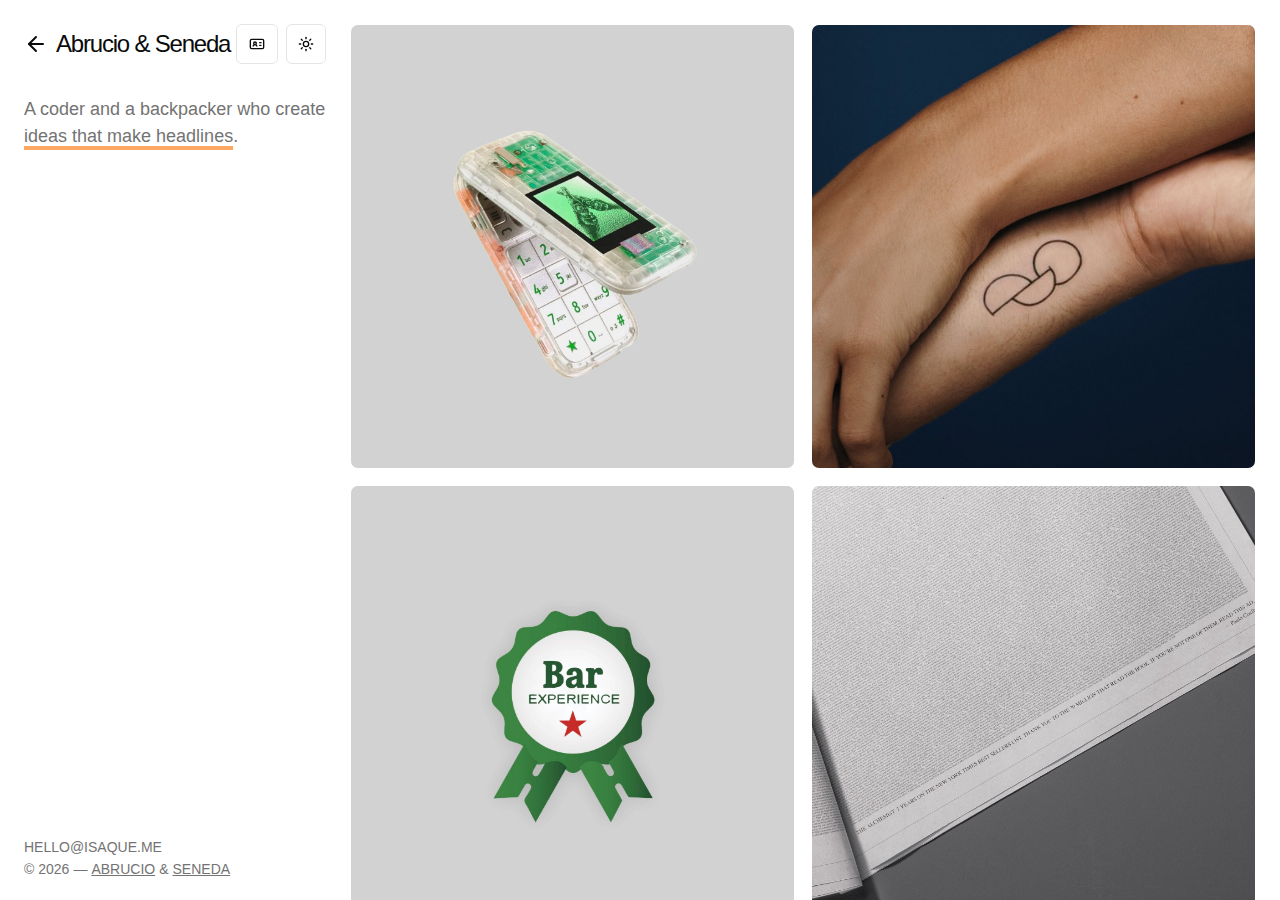
==== commit 7406ccea: "bonnnba" ====
--- a/index.html
+++ b/index.html
@@ -1 +1 @@
-<!DOCTYPE html><html lang="en"><head><meta charSet="utf-8"/><meta name="viewport" content="width=device-width, initial-scale=1"/><link rel="stylesheet" href="/_next/static/css/28993d8b3fffed04.css" data-precedence="next"/><link rel="preload" as="script" fetchPriority="low" href="/_next/static/chunks/webpack-8b785e33a384d227.js"/><script src="/_next/static/chunks/fd9d1056-3750f1c68fb99acb.js" async=""></script><script src="/_next/static/chunks/117-06fb274a1547ac5c.js" async=""></script><script src="/_next/static/chunks/main-app-b24525a062d97cb7.js" async=""></script><script src="/_next/static/chunks/972-b2019802b076e131.js" async=""></script><script src="/_next/static/chunks/878-cc92f4311db73d84.js" async=""></script><script src="/_next/static/chunks/app/page-38058fd219864ffd.js" async=""></script><script src="/_next/static/chunks/285-835aa2f753ced4fc.js" async=""></script><script src="/_next/static/chunks/app/layout-3ea272f1ac9b777f.js" async=""></script><link rel="icon" href="/favicon.png" sizes="any"/><script src="/_next/static/chunks/polyfills-42372ed130431b0a.js" noModule=""></script></head><body class="max-h-[100dvh] overflow-hidden"><script>((e,t,r,n,o,a,i,l)=>{let s=document.documentElement,u=["light","dark"];function c(t){(Array.isArray(e)?e:[e]).forEach(e=>{let r="class"===e,n=r&&a?o.map(e=>a[e]||e):o;r?(s.classList.remove(...n),s.classList.add(t)):s.setAttribute(e,t)}),l&&u.includes(t)&&(s.style.colorScheme=t)}if(n)c(n);else try{let e=localStorage.getItem(t)||r,n=i&&"system"===e?window.matchMedia("(prefers-color-scheme: dark)").matches?"dark":"light":e;c(n)}catch(e){}})("class","theme","system",null,["light","dark"],null,true,true)</script><div class="min-h-[100dvh] max-h-[100dvh] bg-background text-foreground overflow-hidden"><div class="grid lg:grid lg:grid-cols-[350px_1fr]"><div class="h-full p-6 lg:pr-0 pr-4 hidden lg:block lg:h-[100dvh] lg:sticky lg:top-0 lg:overflow-y-auto"><div dir="ltr" class="relative overflow-hidden h-full lg:pr-6" style="position:relative;--radix-scroll-area-corner-width:0px;--radix-scroll-area-corner-height:0px"><style>[data-radix-scroll-area-viewport]{scrollbar-width:none;-ms-overflow-style:none;-webkit-overflow-scrolling:touch;}[data-radix-scroll-area-viewport]::-webkit-scrollbar{display:none}</style><div data-radix-scroll-area-viewport="" class="h-full w-full rounded-[inherit]" style="overflow-x:hidden;overflow-y:hidden"><div style="min-width:100%;display:table"><div class="relative flex justify-between items-start mb-4 w-full "><div><h2 class="text-2xl leading-none mt-2 tracking-tight">Abrucio &amp; Seneda</h2><p class="text-muted-foreground/50 text-sm uppercase mt-1 opacity-0">—</p></div><div class="flex items-center gap-2"><a href="/about"><button class="inline-flex items-center justify-center gap-2 whitespace-nowrap rounded-md text-sm font-medium ring-offset-background transition-colors focus-visible:outline-none focus-visible:ring-2 focus-visible:ring-ring focus-visible:ring-offset-2 disabled:pointer-events-none disabled:opacity-50 [&amp;_svg]:pointer-events-none [&amp;_svg]:size-4 [&amp;_svg]:shrink-0 border border-input bg-background hover:bg-accent hover:text-accent-foreground h-10 py-2 px-3 tracking-tighter">About</button></a></div></div><section class="mt-0 mb-6 grid gap-6 "><div class="text-muted-foreground text-lg text-balance leading-normal"><p class="whitespace-nowrap">A coder and a backpacker who create<!-- --> <br class="block sm:hidden lg:block"/><button type="button" aria-haspopup="dialog" aria-expanded="false" aria-controls="radix-:Rhkmkq:" data-state="closed" rel="noopener noreferrer" class="cursor-pointer"><span class="border-b-4 border-orange-400/80 hover:border-orange-900 dark:hover:border-orange-400 hover:text-foreground">ideas that make headlines</span>.</button></p></div></section><div class="absolute bottom-0 left-0 w-full hidden lg:flex bg-background pt-6 "><div class="text-muted-foreground text-sm leading-none"><p class="mb-2 cursor-pointer hover:text-foreground uppercase" type="button" aria-haspopup="dialog" aria-expanded="false" aria-controls="radix-:R1smkq:" data-state="closed">hello@isaque.me</p><div class="flex gap-1 uppercase"><p>© <!-- -->2025</p><p>—</p><a class="hover:text-foreground transition-colors underline" href="https://gabrucio.com/">Abrucio</a><p>&amp;</p><a class="hover:text-foreground transition-colors underline" href="https://isaque.me/">Seneda</a></div></div></div></div></div></div></div><div class="h-full sm:overflow-y-auto"><div dir="ltr" class="relative overflow-hidden h-[100dvh] p-6 lg:pl-0" style="position:relative;--radix-scroll-area-corner-width:0px;--radix-scroll-area-corner-height:0px"><style>[data-radix-scroll-area-viewport]{scrollbar-width:none;-ms-overflow-style:none;-webkit-overflow-scrolling:touch;}[data-radix-scroll-area-viewport]::-webkit-scrollbar{display:none}</style><div data-radix-scroll-area-viewport="" class="h-full w-full rounded-[inherit]" style="overflow-x:hidden;overflow-y:hidden"><div style="min-width:100%;display:table"><div class="relative flex justify-between items-start mb-4 w-full lg:hidden"><div><h2 class="text-2xl leading-none mt-2 tracking-tight">Abrucio &amp; Seneda</h2><p class="text-muted-foreground/50 text-sm uppercase mt-1 opacity-0">—</p></div><div class="flex items-center gap-2"><a href="/about"><button class="inline-flex items-center justify-center gap-2 whitespace-nowrap rounded-md text-sm font-medium ring-offset-background transition-colors focus-visible:outline-none focus-visible:ring-2 focus-visible:ring-ring focus-visible:ring-offset-2 disabled:pointer-events-none disabled:opacity-50 [&amp;_svg]:pointer-events-none [&amp;_svg]:size-4 [&amp;_svg]:shrink-0 border border-input bg-background hover:bg-accent hover:text-accent-foreground h-10 py-2 px-3 tracking-tighter">About</button></a></div></div><section class="mt-0 mb-6 grid gap-6 lg:hidden"><div class="text-muted-foreground text-lg text-balance leading-normal"><p class="whitespace-nowrap">A coder and a backpacker who create<!-- --> <br class="block sm:hidden lg:block"/><button type="button" aria-haspopup="dialog" aria-expanded="false" aria-controls="radix-:R12kqkq:" data-state="closed" rel="noopener noreferrer" class="cursor-pointer"><span class="border-b-4 border-orange-400/80 hover:border-orange-900 dark:hover:border-orange-400 hover:text-foreground">ideas that make headlines</span>.</button></p></div></section><div><section class="mx-auto"><div class="grid grid-cols-1 md:grid-cols-2 2xl:grid-cols-3 gap-4 z-10 2xl:h-[calc(100dvh-48px)] min-h-[600px]"><div class="relative aspect-square 2xl:aspect-auto bg-muted rounded-lg overflow-hidden group border border-background hover:border-muted leading-tight"><a href="/projects/boring-phone"><img alt="Boring Phone" loading="lazy" decoding="async" data-nimg="fill" class="object-cover group-hover:brightness-[0.2] transition-all duration-300" style="position:absolute;height:100%;width:100%;left:0;top:0;right:0;bottom:0;color:transparent" src="/images/thumb1.jpg"/><div class="absolute inset-0 flex gap-1 flex-col items-center justify-center opacity-0 group-hover:opacity-100 transition-opacity duration-300"><h3 class="text-white text-center font-semibold">Boring Phone</h3><p class="text-xs font-light text-gray-400 uppercase">Heineken<!-- --> · <!-- -->2024</p></div></a></div><div class="relative aspect-square 2xl:aspect-auto bg-muted rounded-lg overflow-hidden group border border-background hover:border-muted leading-tight"><a href="/projects/optink"><img alt="#Optink" loading="lazy" decoding="async" data-nimg="fill" class="object-cover group-hover:brightness-[0.2] transition-all duration-300" style="position:absolute;height:100%;width:100%;left:0;top:0;right:0;bottom:0;color:transparent" src="/images/thumb2.jpg"/><div class="absolute inset-0 flex gap-1 flex-col items-center justify-center opacity-0 group-hover:opacity-100 transition-opacity duration-300"><h3 class="text-white text-center font-semibold">#Optink</h3><p class="text-xs font-light text-gray-400 uppercase">Junge Helden<!-- --> · <!-- -->2023</p></div></a></div><div class="relative aspect-square 2xl:aspect-auto bg-muted rounded-lg overflow-hidden group border border-background hover:border-muted leading-tight"><a href="/projects/bar-experience"><img alt="Bar Experience" loading="lazy" decoding="async" data-nimg="fill" class="object-cover group-hover:brightness-[0.2] transition-all duration-300" style="position:absolute;height:100%;width:100%;left:0;top:0;right:0;bottom:0;color:transparent" src="/images/thumb3.jpg"/><div class="absolute inset-0 flex gap-1 flex-col items-center justify-center opacity-0 group-hover:opacity-100 transition-opacity duration-300"><h3 class="text-white text-center font-semibold">Bar Experience</h3><p class="text-xs font-light text-gray-400 uppercase">Heineken<!-- --> · <!-- -->2023</p></div></a></div><div class="relative aspect-square 2xl:aspect-auto bg-muted rounded-lg overflow-hidden group border border-background hover:border-muted leading-tight"><a href="/projects/nyt-coelho"><img alt="The Alchemist Ad" loading="lazy" decoding="async" data-nimg="fill" class="object-cover group-hover:brightness-[0.2] transition-all duration-300" style="position:absolute;height:100%;width:100%;left:0;top:0;right:0;bottom:0;color:transparent" src="/images/thumb4.jpg"/><div class="absolute inset-0 flex gap-1 flex-col items-center justify-center opacity-0 group-hover:opacity-100 transition-opacity duration-300"><h3 class="text-white text-center font-semibold">The Alchemist Ad</h3><p class="text-xs font-light text-gray-400 uppercase">Paulo Coelho<!-- --> · <!-- -->2015</p></div></a></div><div class="relative aspect-square 2xl:aspect-auto bg-muted rounded-lg overflow-hidden group border border-background hover:border-muted leading-tight"><a href="/projects/big-mac-can"><img alt="Big Mac Can" loading="lazy" decoding="async" data-nimg="fill" class="object-cover group-hover:brightness-[0.2] transition-all duration-300" style="position:absolute;height:100%;width:100%;left:0;top:0;right:0;bottom:0;color:transparent" src="/images/thumb5.jpg"/><div class="absolute inset-0 flex gap-1 flex-col items-center justify-center opacity-0 group-hover:opacity-100 transition-opacity duration-300"><h3 class="text-white text-center font-semibold">Big Mac Can</h3><p class="text-xs font-light text-gray-400 uppercase">McDonald&#x27;s + Coke<!-- --> · <!-- -->2017</p></div></a></div><div class="relative aspect-square 2xl:aspect-auto bg-muted rounded-lg overflow-hidden group border border-background hover:border-muted leading-tight"><a href="/projects/feed-peek"><img alt="Feed Peek" loading="lazy" decoding="async" data-nimg="fill" class="object-cover group-hover:brightness-[0.2] transition-all duration-300" style="position:absolute;height:100%;width:100%;left:0;top:0;right:0;bottom:0;color:transparent" src="/images/thumb6.jpg"/><div class="absolute inset-0 flex gap-1 flex-col items-center justify-center opacity-0 group-hover:opacity-100 transition-opacity duration-300"><h3 class="text-white text-center font-semibold">Feed Peek</h3><p class="text-xs font-light text-gray-400 uppercase">United Nations<!-- --> · <!-- -->2022</p></div></a></div></div></section></div><div class="absolute bottom-0 left-0 w-full relative lg:hidden mt-6"><div class="text-muted-foreground text-sm leading-none"><p class="mb-2 cursor-pointer hover:text-foreground uppercase" type="button" aria-haspopup="dialog" aria-expanded="false" aria-controls="radix-:R34qkq:" data-state="closed">hello@isaque.me</p><div class="flex gap-1 uppercase"><p>© <!-- -->2025</p><p>—</p><a class="hover:text-foreground transition-colors underline" href="https://gabrucio.com/">Abrucio</a><p>&amp;</p><a class="hover:text-foreground transition-colors underline" href="https://isaque.me/">Seneda</a></div></div></div></div></div></div></div></div></div><script src="/_next/static/chunks/webpack-8b785e33a384d227.js" async=""></script><script>(self.__next_f=self.__next_f||[]).push([0]);self.__next_f.push([2,null])</script><script>self.__next_f.push([1,"1:HL[\"/_next/static/css/28993d8b3fffed04.css\",\"style\"]\n"])</script><script>self.__next_f.push([1,"2:I[2846,[],\"\"]\n4:I[2972,[\"972\",\"static/chunks/972-b2019802b076e131.js\",\"878\",\"static/chunks/878-cc92f4311db73d84.js\",\"931\",\"static/chunks/app/page-38058fd219864ffd.js\"],\"\"]\n5:I[5878,[\"972\",\"static/chunks/972-b2019802b076e131.js\",\"878\",\"static/chunks/878-cc92f4311db73d84.js\",\"931\",\"static/chunks/app/page-38058fd219864ffd.js\"],\"Image\"]\n6:I[3403,[\"972\",\"static/chunks/972-b2019802b076e131.js\",\"878\",\"static/chunks/878-cc92f4311db73d84.js\",\"285\",\"static/chunks/285-835aa2f753ced4fc.js\",\"185\",\"static/chunks/app/layout-3ea272f1ac9b777f.js\"],\"default\",1]\n7:I[4707,[],\"\"]\n8:I[6423,[],\"\"]\na:I[1060,[],\"\"]\nb:[]\n"])</script><script>self.__next_f.push([1,"0:[\"$\",\"$L2\",null,{\"buildId\":\"wNk6v4O6AwZdzlID137IV\",\"assetPrefix\":\"\",\"urlParts\":[\"\",\"\"],\"initialTree\":[\"\",{\"children\":[\"__PAGE__\",{}]},\"$undefined\",\"$undefined\",true],\"initialSeedData\":[\"\",{\"children\":[\"__PAGE__\",{},[[\"$L3\",[\"$\",\"div\",null,{\"children\":[\"$\",\"section\",null,{\"className\":\"mx-auto\",\"children\":[\"$\",\"div\",null,{\"className\":\"grid grid-cols-1 md:grid-cols-2 2xl:grid-cols-3 gap-4 z-10 2xl:h-[calc(100dvh-48px)] min-h-[600px]\",\"children\":[[\"$\",\"div\",null,{\"className\":\"relative aspect-square 2xl:aspect-auto bg-muted rounded-lg overflow-hidden group border border-background hover:border-muted leading-tight\",\"children\":[\"$\",\"$L4\",null,{\"href\":\"/projects/boring-phone\",\"children\":[[\"$\",\"$L5\",null,{\"src\":\"/images/thumb1.jpg\",\"alt\":\"Boring Phone\",\"fill\":true,\"className\":\"object-cover group-hover:brightness-[0.2] transition-all duration-300\"}],[\"$\",\"div\",null,{\"className\":\"absolute inset-0 flex gap-1 flex-col items-center justify-center opacity-0 group-hover:opacity-100 transition-opacity duration-300\",\"children\":[[\"$\",\"h3\",null,{\"className\":\"text-white text-center font-semibold\",\"children\":\"Boring Phone\"}],[\"$\",\"p\",null,{\"className\":\"text-xs font-light text-gray-400 uppercase\",\"children\":[\"Heineken\",\" · \",\"2024\"]}]]}]]}]}],[\"$\",\"div\",null,{\"className\":\"relative aspect-square 2xl:aspect-auto bg-muted rounded-lg overflow-hidden group border border-background hover:border-muted leading-tight\",\"children\":[\"$\",\"$L4\",null,{\"href\":\"/projects/optink\",\"children\":[[\"$\",\"$L5\",null,{\"src\":\"/images/thumb2.jpg\",\"alt\":\"#Optink\",\"fill\":true,\"className\":\"object-cover group-hover:brightness-[0.2] transition-all duration-300\"}],[\"$\",\"div\",null,{\"className\":\"absolute inset-0 flex gap-1 flex-col items-center justify-center opacity-0 group-hover:opacity-100 transition-opacity duration-300\",\"children\":[[\"$\",\"h3\",null,{\"className\":\"text-white text-center font-semibold\",\"children\":\"#Optink\"}],[\"$\",\"p\",null,{\"className\":\"text-xs font-light text-gray-400 uppercase\",\"children\":[\"Junge Helden\",\" · \",\"2023\"]}]]}]]}]}],[\"$\",\"div\",null,{\"className\":\"relative aspect-square 2xl:aspect-auto bg-muted rounded-lg overflow-hidden group border border-background hover:border-muted leading-tight\",\"children\":[\"$\",\"$L4\",null,{\"href\":\"/projects/bar-experience\",\"children\":[[\"$\",\"$L5\",null,{\"src\":\"/images/thumb3.jpg\",\"alt\":\"Bar Experience\",\"fill\":true,\"className\":\"object-cover group-hover:brightness-[0.2] transition-all duration-300\"}],[\"$\",\"div\",null,{\"className\":\"absolute inset-0 flex gap-1 flex-col items-center justify-center opacity-0 group-hover:opacity-100 transition-opacity duration-300\",\"children\":[[\"$\",\"h3\",null,{\"className\":\"text-white text-center font-semibold\",\"children\":\"Bar Experience\"}],[\"$\",\"p\",null,{\"className\":\"text-xs font-light text-gray-400 uppercase\",\"children\":[\"Heineken\",\" · \",\"2023\"]}]]}]]}]}],[\"$\",\"div\",null,{\"className\":\"relative aspect-square 2xl:aspect-auto bg-muted rounded-lg overflow-hidden group border border-background hover:border-muted leading-tight\",\"children\":[\"$\",\"$L4\",null,{\"href\":\"/projects/nyt-coelho\",\"children\":[[\"$\",\"$L5\",null,{\"src\":\"/images/thumb4.jpg\",\"alt\":\"The Alchemist Ad\",\"fill\":true,\"className\":\"object-cover group-hover:brightness-[0.2] transition-all duration-300\"}],[\"$\",\"div\",null,{\"className\":\"absolute inset-0 flex gap-1 flex-col items-center justify-center opacity-0 group-hover:opacity-100 transition-opacity duration-300\",\"children\":[[\"$\",\"h3\",null,{\"className\":\"text-white text-center font-semibold\",\"children\":\"The Alchemist Ad\"}],[\"$\",\"p\",null,{\"className\":\"text-xs font-light text-gray-400 uppercase\",\"children\":[\"Paulo Coelho\",\" · \",\"2015\"]}]]}]]}]}],[\"$\",\"div\",null,{\"className\":\"relative aspect-square 2xl:aspect-auto bg-muted rounded-lg overflow-hidden group border border-background hover:border-muted leading-tight\",\"children\":[\"$\",\"$L4\",null,{\"href\":\"/projects/big-mac-can\",\"children\":[[\"$\",\"$L5\",null,{\"src\":\"/images/thumb5.jpg\",\"alt\":\"Big Mac Can\",\"fill\":true,\"className\":\"object-cover group-hover:brightness-[0.2] transition-all duration-300\"}],[\"$\",\"div\",null,{\"className\":\"absolute inset-0 flex gap-1 flex-col items-center justify-center opacity-0 group-hover:opacity-100 transition-opacity duration-300\",\"children\":[[\"$\",\"h3\",null,{\"className\":\"text-white text-center font-semibold\",\"children\":\"Big Mac Can\"}],[\"$\",\"p\",null,{\"className\":\"text-xs font-light text-gray-400 uppercase\",\"children\":[\"McDonald's + Coke\",\" · \",\"2017\"]}]]}]]}]}],[\"$\",\"div\",null,{\"className\":\"relative aspect-square 2xl:aspect-auto bg-muted rounded-lg overflow-hidden group border border-background hover:border-muted leading-tight\",\"children\":[\"$\",\"$L4\",null,{\"href\":\"/projects/feed-peek\",\"children\":[[\"$\",\"$L5\",null,{\"src\":\"/images/thumb6.jpg\",\"alt\":\"Feed Peek\",\"fill\":true,\"className\":\"object-cover group-hover:brightness-[0.2] transition-all duration-300\"}],[\"$\",\"div\",null,{\"className\":\"absolute inset-0 flex gap-1 flex-col items-center justify-center opacity-0 group-hover:opacity-100 transition-opacity duration-300\",\"children\":[[\"$\",\"h3\",null,{\"className\":\"text-white text-center font-semibold\",\"children\":\"Feed Peek\"}],[\"$\",\"p\",null,{\"className\":\"text-xs font-light text-gray-400 uppercase\",\"children\":[\"United Nations\",\" · \",\"2022\"]}]]}]]}]}]]}]}]}],null],null],null]},[[[[\"$\",\"link\",\"0\",{\"rel\":\"stylesheet\",\"href\":\"/_next/static/css/28993d8b3fffed04.css\",\"precedence\":\"next\",\"crossOrigin\":\"$undefined\"}]],[\"$\",\"$L6\",null,{\"children\":[\"$\",\"$L7\",null,{\"parallelRouterKey\":\"children\",\"segmentPath\":[\"children\"],\"error\":\"$undefined\",\"errorStyles\":\"$undefined\",\"errorScripts\":\"$undefined\",\"template\":[\"$\",\"$L8\",null,{}],\"templateStyles\":\"$undefined\",\"templateScripts\":\"$undefined\",\"notFound\":[\"$\",\"div\",null,{\"className\":\"flex flex-col justify-center items-center w-full h-[70dvh] lg:h-[calc(100dvh-48px)] rounded-lg bg-muted-foreground/5 p-6\",\"children\":[[\"$\",\"p\",null,{\"className\":\"text-muted-foreground text-center text-balance\",\"children\":\"The project you're looking for doesn't exist.\"}],[\"$\",\"$L4\",null,{\"href\":\"/\",\"children\":[\"$\",\"button\",null,{\"className\":\"inline-flex items-center justify-center gap-2 whitespace-nowrap rounded-md text-sm font-medium ring-offset-background transition-colors focus-visible:outline-none focus-visible:ring-2 focus-visible:ring-ring focus-visible:ring-offset-2 disabled:pointer-events-none disabled:opacity-50 [\u0026_svg]:pointer-events-none [\u0026_svg]:size-4 [\u0026_svg]:shrink-0 bg-primary text-primary-foreground hover:bg-primary/90 h-10 px-4 py-2 mt-4\",\"children\":[[\"$\",\"svg\",null,{\"xmlns\":\"http://www.w3.org/2000/svg\",\"width\":24,\"height\":24,\"viewBox\":\"0 0 24 24\",\"fill\":\"none\",\"stroke\":\"currentColor\",\"strokeWidth\":2,\"strokeLinecap\":\"round\",\"strokeLinejoin\":\"round\",\"className\":\"lucide lucide-arrow-left\",\"children\":[[\"$\",\"path\",\"1l729n\",{\"d\":\"m12 19-7-7 7-7\"}],[\"$\",\"path\",\"x3x0zl\",{\"d\":\"M19 12H5\"}],\"$undefined\"]}],\"Go back home\"]}]}]]}],\"notFoundStyles\":[]}],\"params\":{}}]],null],null],\"couldBeIntercepted\":false,\"initialHead\":[null,\"$L9\"],\"globalErrorComponent\":\"$a\",\"missingSlots\":\"$Wb\"}]\n"])</script><script>self.__next_f.push([1,"9:[[\"$\",\"meta\",\"0\",{\"name\":\"viewport\",\"content\":\"width=device-width, initial-scale=1\"}],[\"$\",\"meta\",\"1\",{\"charSet\":\"utf-8\"}]]\n3:null\n"])</script></body></html>+<!DOCTYPE html><html lang="en"><head><meta charSet="utf-8"/><meta name="viewport" content="width=device-width, initial-scale=1"/><link rel="stylesheet" href="/_next/static/css/37b40d2179fc7315.css" data-precedence="next"/><link rel="preload" as="script" fetchPriority="low" href="/_next/static/chunks/webpack-8b785e33a384d227.js"/><script src="/_next/static/chunks/fd9d1056-3750f1c68fb99acb.js" async=""></script><script src="/_next/static/chunks/117-06fb274a1547ac5c.js" async=""></script><script src="/_next/static/chunks/main-app-b24525a062d97cb7.js" async=""></script><script src="/_next/static/chunks/972-b2019802b076e131.js" async=""></script><script src="/_next/static/chunks/app/not-found-b292befb576e6676.js" async=""></script><script src="/_next/static/chunks/878-cc92f4311db73d84.js" async=""></script><script src="/_next/static/chunks/app/page-38058fd219864ffd.js" async=""></script><script src="/_next/static/chunks/285-835aa2f753ced4fc.js" async=""></script><script src="/_next/static/chunks/app/layout-abc66c7f8d64496b.js" async=""></script><link rel="icon" href="/favicon.png" sizes="any"/><title>Abrucio &amp; Seneda</title><meta name="description" content="A coder and a backpacker who create ideas that make headlines."/><script src="/_next/static/chunks/polyfills-42372ed130431b0a.js" noModule=""></script></head><body class="max-h-[100dvh] overflow-hidden"><script>((e,t,r,n,o,a,i,l)=>{let s=document.documentElement,u=["light","dark"];function c(t){(Array.isArray(e)?e:[e]).forEach(e=>{let r="class"===e,n=r&&a?o.map(e=>a[e]||e):o;r?(s.classList.remove(...n),s.classList.add(t)):s.setAttribute(e,t)}),l&&u.includes(t)&&(s.style.colorScheme=t)}if(n)c(n);else try{let e=localStorage.getItem(t)||r,n=i&&"system"===e?window.matchMedia("(prefers-color-scheme: dark)").matches?"dark":"light":e;c(n)}catch(e){}})("class","theme","system",null,["light","dark"],null,true,true)</script><div class="min-h-[100dvh] max-h-[100dvh] bg-background text-foreground overflow-hidden"><div class="grid lg:grid lg:grid-cols-[350px_1fr]"><div class="h-full px-6 lg:pr-0 pr-4 hidden lg:block lg:h-[100dvh] lg:sticky lg:top-0 lg:overflow-y-auto"><div dir="ltr" class="relative overflow-hidden h-full lg:pr-6" style="position:relative;--radix-scroll-area-corner-width:0px;--radix-scroll-area-corner-height:0px"><style>[data-radix-scroll-area-viewport]{scrollbar-width:none;-ms-overflow-style:none;-webkit-overflow-scrolling:touch;}[data-radix-scroll-area-viewport]::-webkit-scrollbar{display:none}</style><div data-radix-scroll-area-viewport="" class="h-full w-full rounded-[inherit]" style="overflow-x:hidden;overflow-y:hidden"><div style="min-width:100%;display:table"><div class="py-6"><div class="relative flex justify-between items-start mb-4 w-full "><div><h2 class="text-2xl leading-none mt-2 tracking-tight">Abrucio &amp; Seneda</h2><p class="text-muted-foreground/50 text-sm uppercase mt-1 opacity-0">—</p></div><div class="flex items-center gap-2"><a href="/about"><button class="inline-flex items-center justify-center gap-2 whitespace-nowrap rounded-md text-sm font-medium ring-offset-background transition-colors focus-visible:outline-none focus-visible:ring-2 focus-visible:ring-ring focus-visible:ring-offset-2 disabled:pointer-events-none disabled:opacity-50 [&amp;_svg]:pointer-events-none [&amp;_svg]:size-4 [&amp;_svg]:shrink-0 border border-input bg-background hover:bg-accent hover:text-accent-foreground h-10 py-2 px-3 tracking-tighter">About</button></a></div></div><section class="mt-0 mb-6 grid gap-6 "><div class="text-muted-foreground text-lg text-balance leading-normal"><p class="whitespace-nowrap">A coder and a backpacker who create<!-- --> <br class="block sm:hidden lg:block"/><button type="button" aria-haspopup="dialog" aria-expanded="false" aria-controls="radix-:Rhkmkq:" data-state="closed" rel="noopener noreferrer" class="cursor-pointer"><span class="border-b-4 border-orange-400/80 hover:border-orange-900 dark:hover:border-orange-400 hover:text-foreground">ideas that make headlines</span>.</button></p></div></section><div class="absolute bottom-0 left-0 w-full hidden lg:flex bg-background py-6 "><div class="text-muted-foreground text-sm leading-none"><p class="mb-2 cursor-pointer hover:text-foreground uppercase" type="button" aria-haspopup="dialog" aria-expanded="false" aria-controls="radix-:R1smkq:" data-state="closed">hello@isaque.me</p><div class="flex gap-1 uppercase"><p>© <!-- -->2025</p><p>—</p><a class="hover:text-foreground transition-colors underline" href="https://gabrucio.com/">Abrucio</a><p>&amp;</p><a class="hover:text-foreground transition-colors underline" href="https://isaque.me/">Seneda</a></div></div></div></div></div></div></div></div><div class="h-full sm:overflow-y-auto"><div dir="ltr" class="relative overflow-hidden h-[100dvh] px-6 lg:pl-0" style="position:relative;--radix-scroll-area-corner-width:0px;--radix-scroll-area-corner-height:0px"><style>[data-radix-scroll-area-viewport]{scrollbar-width:none;-ms-overflow-style:none;-webkit-overflow-scrolling:touch;}[data-radix-scroll-area-viewport]::-webkit-scrollbar{display:none}</style><div data-radix-scroll-area-viewport="" class="h-full w-full rounded-[inherit]" style="overflow-x:hidden;overflow-y:hidden"><div style="min-width:100%;display:table"><div class="py-6"><div class="relative flex justify-between items-start mb-4 w-full lg:hidden"><div><h2 class="text-2xl leading-none mt-2 tracking-tight">Abrucio &amp; Seneda</h2><p class="text-muted-foreground/50 text-sm uppercase mt-1 opacity-0">—</p></div><div class="flex items-center gap-2"><a href="/about"><button class="inline-flex items-center justify-center gap-2 whitespace-nowrap rounded-md text-sm font-medium ring-offset-background transition-colors focus-visible:outline-none focus-visible:ring-2 focus-visible:ring-ring focus-visible:ring-offset-2 disabled:pointer-events-none disabled:opacity-50 [&amp;_svg]:pointer-events-none [&amp;_svg]:size-4 [&amp;_svg]:shrink-0 border border-input bg-background hover:bg-accent hover:text-accent-foreground h-10 py-2 px-3 tracking-tighter">About</button></a></div></div><section class="mt-0 mb-6 grid gap-6 lg:hidden"><div class="text-muted-foreground text-lg text-balance leading-normal"><p class="whitespace-nowrap">A coder and a backpacker who create<!-- --> <br class="block sm:hidden lg:block"/><button type="button" aria-haspopup="dialog" aria-expanded="false" aria-controls="radix-:R12kqkq:" data-state="closed" rel="noopener noreferrer" class="cursor-pointer"><span class="border-b-4 border-orange-400/80 hover:border-orange-900 dark:hover:border-orange-400 hover:text-foreground">ideas that make headlines</span>.</button></p></div></section><div><section class="mx-auto"><div class="grid grid-cols-1 md:grid-cols-2 2xl:grid-cols-3 gap-4 z-10 2xl:h-[calc(100dvh-48px)] min-h-[600px]"><div class="relative aspect-square 2xl:aspect-auto bg-muted rounded-lg overflow-hidden group border border-background hover:border-muted leading-tight"><a href="/projects/boring-phone"><img alt="Boring Phone" loading="lazy" decoding="async" data-nimg="fill" class="object-cover group-hover:brightness-[0.2] transition-all duration-300" style="position:absolute;height:100%;width:100%;left:0;top:0;right:0;bottom:0;color:transparent" src="/images/thumb1.jpg"/><div class="absolute inset-0 flex gap-1 flex-col items-center justify-center opacity-0 group-hover:opacity-100 transition-opacity duration-300"><h3 class="text-white text-center font-semibold">Boring Phone</h3><p class="text-xs font-light text-gray-400 uppercase">Heineken<!-- --> · <!-- -->2024</p></div></a></div><div class="relative aspect-square 2xl:aspect-auto bg-muted rounded-lg overflow-hidden group border border-background hover:border-muted leading-tight"><a href="/projects/optink"><img alt="#Optink" loading="lazy" decoding="async" data-nimg="fill" class="object-cover group-hover:brightness-[0.2] transition-all duration-300" style="position:absolute;height:100%;width:100%;left:0;top:0;right:0;bottom:0;color:transparent" src="/images/thumb2.jpg"/><div class="absolute inset-0 flex gap-1 flex-col items-center justify-center opacity-0 group-hover:opacity-100 transition-opacity duration-300"><h3 class="text-white text-center font-semibold">#Optink</h3><p class="text-xs font-light text-gray-400 uppercase">Junge Helden<!-- --> · <!-- -->2023</p></div></a></div><div class="relative aspect-square 2xl:aspect-auto bg-muted rounded-lg overflow-hidden group border border-background hover:border-muted leading-tight"><a href="/projects/bar-experience"><img alt="Bar Experience" loading="lazy" decoding="async" data-nimg="fill" class="object-cover group-hover:brightness-[0.2] transition-all duration-300" style="position:absolute;height:100%;width:100%;left:0;top:0;right:0;bottom:0;color:transparent" src="/images/thumb3.jpg"/><div class="absolute inset-0 flex gap-1 flex-col items-center justify-center opacity-0 group-hover:opacity-100 transition-opacity duration-300"><h3 class="text-white text-center font-semibold">Bar Experience</h3><p class="text-xs font-light text-gray-400 uppercase">Heineken<!-- --> · <!-- -->2023</p></div></a></div><div class="relative aspect-square 2xl:aspect-auto bg-muted rounded-lg overflow-hidden group border border-background hover:border-muted leading-tight"><a href="/projects/nyt-coelho"><img alt="The Alchemist Ad" loading="lazy" decoding="async" data-nimg="fill" class="object-cover group-hover:brightness-[0.2] transition-all duration-300" style="position:absolute;height:100%;width:100%;left:0;top:0;right:0;bottom:0;color:transparent" src="/images/thumb4.jpg"/><div class="absolute inset-0 flex gap-1 flex-col items-center justify-center opacity-0 group-hover:opacity-100 transition-opacity duration-300"><h3 class="text-white text-center font-semibold">The Alchemist Ad</h3><p class="text-xs font-light text-gray-400 uppercase">Paulo Coelho<!-- --> · <!-- -->2015</p></div></a></div><div class="relative aspect-square 2xl:aspect-auto bg-muted rounded-lg overflow-hidden group border border-background hover:border-muted leading-tight"><a href="/projects/big-mac-can"><img alt="Big Mac Can" loading="lazy" decoding="async" data-nimg="fill" class="object-cover group-hover:brightness-[0.2] transition-all duration-300" style="position:absolute;height:100%;width:100%;left:0;top:0;right:0;bottom:0;color:transparent" src="/images/thumb5.jpg"/><div class="absolute inset-0 flex gap-1 flex-col items-center justify-center opacity-0 group-hover:opacity-100 transition-opacity duration-300"><h3 class="text-white text-center font-semibold">Big Mac Can</h3><p class="text-xs font-light text-gray-400 uppercase">McDonald&#x27;s + Coke<!-- --> · <!-- -->2017</p></div></a></div><div class="relative aspect-square 2xl:aspect-auto bg-muted rounded-lg overflow-hidden group border border-background hover:border-muted leading-tight"><a href="/projects/feed-peek"><img alt="Feed Peek" loading="lazy" decoding="async" data-nimg="fill" class="object-cover group-hover:brightness-[0.2] transition-all duration-300" style="position:absolute;height:100%;width:100%;left:0;top:0;right:0;bottom:0;color:transparent" src="/images/thumb6.jpg"/><div class="absolute inset-0 flex gap-1 flex-col items-center justify-center opacity-0 group-hover:opacity-100 transition-opacity duration-300"><h3 class="text-white text-center font-semibold">Feed Peek</h3><p class="text-xs font-light text-gray-400 uppercase">United Nations<!-- --> · <!-- -->2022</p></div></a></div></div></section></div><div class="absolute bottom-0 left-0 w-full relative lg:hidden mt-6"><div class="text-muted-foreground text-sm leading-none"><p class="mb-2 cursor-pointer hover:text-foreground uppercase" type="button" aria-haspopup="dialog" aria-expanded="false" aria-controls="radix-:R34qkq:" data-state="closed">hello@isaque.me</p><div class="flex gap-1 uppercase"><p>© <!-- -->2025</p><p>—</p><a class="hover:text-foreground transition-colors underline" href="https://gabrucio.com/">Abrucio</a><p>&amp;</p><a class="hover:text-foreground transition-colors underline" href="https://isaque.me/">Seneda</a></div></div></div></div></div></div></div></div></div></div><script src="/_next/static/chunks/webpack-8b785e33a384d227.js" async=""></script><script>(self.__next_f=self.__next_f||[]).push([0]);self.__next_f.push([2,null])</script><script>self.__next_f.push([1,"1:HL[\"/_next/static/css/37b40d2179fc7315.css\",\"style\"]\n"])</script><script>self.__next_f.push([1,"2:I[2846,[],\"\"]\n4:I[2972,[\"972\",\"static/chunks/972-b2019802b076e131.js\",\"160\",\"static/chunks/app/not-found-b292befb576e6676.js\"],\"\"]\n5:I[5878,[\"972\",\"static/chunks/972-b2019802b076e131.js\",\"878\",\"static/chunks/878-cc92f4311db73d84.js\",\"931\",\"static/chunks/app/page-38058fd219864ffd.js\"],\"Image\"]\n6:I[3403,[\"972\",\"static/chunks/972-b2019802b076e131.js\",\"878\",\"static/chunks/878-cc92f4311db73d84.js\",\"285\",\"static/chunks/285-835aa2f753ced4fc.js\",\"185\",\"static/chunks/app/layout-abc66c7f8d64496b.js\"],\"default\",1]\n7:I[4707,[],\"\"]\n8:I[6423,[],\"\"]\na:I[1060,[],\"\"]\nb:[]\n"])</script><script>self.__next_f.push([1,"0:[\"$\",\"$L2\",null,{\"buildId\":\"YtcAT4a13Rlkg3p-wCEv0\",\"assetPrefix\":\"\",\"urlParts\":[\"\",\"\"],\"initialTree\":[\"\",{\"children\":[\"__PAGE__\",{}]},\"$undefined\",\"$undefined\",true],\"initialSeedData\":[\"\",{\"children\":[\"__PAGE__\",{},[[\"$L3\",[\"$\",\"div\",null,{\"children\":[\"$\",\"section\",null,{\"className\":\"mx-auto\",\"children\":[\"$\",\"div\",null,{\"className\":\"grid grid-cols-1 md:grid-cols-2 2xl:grid-cols-3 gap-4 z-10 2xl:h-[calc(100dvh-48px)] min-h-[600px]\",\"children\":[[\"$\",\"div\",null,{\"className\":\"relative aspect-square 2xl:aspect-auto bg-muted rounded-lg overflow-hidden group border border-background hover:border-muted leading-tight\",\"children\":[\"$\",\"$L4\",null,{\"href\":\"/projects/boring-phone\",\"children\":[[\"$\",\"$L5\",null,{\"src\":\"/images/thumb1.jpg\",\"alt\":\"Boring Phone\",\"fill\":true,\"className\":\"object-cover group-hover:brightness-[0.2] transition-all duration-300\"}],[\"$\",\"div\",null,{\"className\":\"absolute inset-0 flex gap-1 flex-col items-center justify-center opacity-0 group-hover:opacity-100 transition-opacity duration-300\",\"children\":[[\"$\",\"h3\",null,{\"className\":\"text-white text-center font-semibold\",\"children\":\"Boring Phone\"}],[\"$\",\"p\",null,{\"className\":\"text-xs font-light text-gray-400 uppercase\",\"children\":[\"Heineken\",\" · \",\"2024\"]}]]}]]}]}],[\"$\",\"div\",null,{\"className\":\"relative aspect-square 2xl:aspect-auto bg-muted rounded-lg overflow-hidden group border border-background hover:border-muted leading-tight\",\"children\":[\"$\",\"$L4\",null,{\"href\":\"/projects/optink\",\"children\":[[\"$\",\"$L5\",null,{\"src\":\"/images/thumb2.jpg\",\"alt\":\"#Optink\",\"fill\":true,\"className\":\"object-cover group-hover:brightness-[0.2] transition-all duration-300\"}],[\"$\",\"div\",null,{\"className\":\"absolute inset-0 flex gap-1 flex-col items-center justify-center opacity-0 group-hover:opacity-100 transition-opacity duration-300\",\"children\":[[\"$\",\"h3\",null,{\"className\":\"text-white text-center font-semibold\",\"children\":\"#Optink\"}],[\"$\",\"p\",null,{\"className\":\"text-xs font-light text-gray-400 uppercase\",\"children\":[\"Junge Helden\",\" · \",\"2023\"]}]]}]]}]}],[\"$\",\"div\",null,{\"className\":\"relative aspect-square 2xl:aspect-auto bg-muted rounded-lg overflow-hidden group border border-background hover:border-muted leading-tight\",\"children\":[\"$\",\"$L4\",null,{\"href\":\"/projects/bar-experience\",\"children\":[[\"$\",\"$L5\",null,{\"src\":\"/images/thumb3.jpg\",\"alt\":\"Bar Experience\",\"fill\":true,\"className\":\"object-cover group-hover:brightness-[0.2] transition-all duration-300\"}],[\"$\",\"div\",null,{\"className\":\"absolute inset-0 flex gap-1 flex-col items-center justify-center opacity-0 group-hover:opacity-100 transition-opacity duration-300\",\"children\":[[\"$\",\"h3\",null,{\"className\":\"text-white text-center font-semibold\",\"children\":\"Bar Experience\"}],[\"$\",\"p\",null,{\"className\":\"text-xs font-light text-gray-400 uppercase\",\"children\":[\"Heineken\",\" · \",\"2023\"]}]]}]]}]}],[\"$\",\"div\",null,{\"className\":\"relative aspect-square 2xl:aspect-auto bg-muted rounded-lg overflow-hidden group border border-background hover:border-muted leading-tight\",\"children\":[\"$\",\"$L4\",null,{\"href\":\"/projects/nyt-coelho\",\"children\":[[\"$\",\"$L5\",null,{\"src\":\"/images/thumb4.jpg\",\"alt\":\"The Alchemist Ad\",\"fill\":true,\"className\":\"object-cover group-hover:brightness-[0.2] transition-all duration-300\"}],[\"$\",\"div\",null,{\"className\":\"absolute inset-0 flex gap-1 flex-col items-center justify-center opacity-0 group-hover:opacity-100 transition-opacity duration-300\",\"children\":[[\"$\",\"h3\",null,{\"className\":\"text-white text-center font-semibold\",\"children\":\"The Alchemist Ad\"}],[\"$\",\"p\",null,{\"className\":\"text-xs font-light text-gray-400 uppercase\",\"children\":[\"Paulo Coelho\",\" · \",\"2015\"]}]]}]]}]}],[\"$\",\"div\",null,{\"className\":\"relative aspect-square 2xl:aspect-auto bg-muted rounded-lg overflow-hidden group border border-background hover:border-muted leading-tight\",\"children\":[\"$\",\"$L4\",null,{\"href\":\"/projects/big-mac-can\",\"children\":[[\"$\",\"$L5\",null,{\"src\":\"/images/thumb5.jpg\",\"alt\":\"Big Mac Can\",\"fill\":true,\"className\":\"object-cover group-hover:brightness-[0.2] transition-all duration-300\"}],[\"$\",\"div\",null,{\"className\":\"absolute inset-0 flex gap-1 flex-col items-center justify-center opacity-0 group-hover:opacity-100 transition-opacity duration-300\",\"children\":[[\"$\",\"h3\",null,{\"className\":\"text-white text-center font-semibold\",\"children\":\"Big Mac Can\"}],[\"$\",\"p\",null,{\"className\":\"text-xs font-light text-gray-400 uppercase\",\"children\":[\"McDonald's + Coke\",\" · \",\"2017\"]}]]}]]}]}],[\"$\",\"div\",null,{\"className\":\"relative aspect-square 2xl:aspect-auto bg-muted rounded-lg overflow-hidden group border border-background hover:border-muted leading-tight\",\"children\":[\"$\",\"$L4\",null,{\"href\":\"/projects/feed-peek\",\"children\":[[\"$\",\"$L5\",null,{\"src\":\"/images/thumb6.jpg\",\"alt\":\"Feed Peek\",\"fill\":true,\"className\":\"object-cover group-hover:brightness-[0.2] transition-all duration-300\"}],[\"$\",\"div\",null,{\"className\":\"absolute inset-0 flex gap-1 flex-col items-center justify-center opacity-0 group-hover:opacity-100 transition-opacity duration-300\",\"children\":[[\"$\",\"h3\",null,{\"className\":\"text-white text-center font-semibold\",\"children\":\"Feed Peek\"}],[\"$\",\"p\",null,{\"className\":\"text-xs font-light text-gray-400 uppercase\",\"children\":[\"United Nations\",\" · \",\"2022\"]}]]}]]}]}]]}]}]}],null],null],null]},[[[[\"$\",\"link\",\"0\",{\"rel\":\"stylesheet\",\"href\":\"/_next/static/css/37b40d2179fc7315.css\",\"precedence\":\"next\",\"crossOrigin\":\"$undefined\"}]],[\"$\",\"$L6\",null,{\"children\":[\"$\",\"$L7\",null,{\"parallelRouterKey\":\"children\",\"segmentPath\":[\"children\"],\"error\":\"$undefined\",\"errorStyles\":\"$undefined\",\"errorScripts\":\"$undefined\",\"template\":[\"$\",\"$L8\",null,{}],\"templateStyles\":\"$undefined\",\"templateScripts\":\"$undefined\",\"notFound\":[\"$\",\"div\",null,{\"className\":\"flex flex-col justify-center items-center w-full h-[70dvh] lg:h-[calc(100dvh-48px)] rounded-lg bg-muted-foreground/5 p-6\",\"children\":[[\"$\",\"p\",null,{\"className\":\"text-muted-foreground text-center text-balance\",\"children\":\"The project you're looking for doesn't exist.\"}],[\"$\",\"$L4\",null,{\"href\":\"/\",\"children\":[\"$\",\"button\",null,{\"className\":\"inline-flex items-center justify-center gap-2 whitespace-nowrap rounded-md text-sm font-medium ring-offset-background transition-colors focus-visible:outline-none focus-visible:ring-2 focus-visible:ring-ring focus-visible:ring-offset-2 disabled:pointer-events-none disabled:opacity-50 [\u0026_svg]:pointer-events-none [\u0026_svg]:size-4 [\u0026_svg]:shrink-0 bg-primary text-primary-foreground hover:bg-primary/90 h-10 px-4 py-2 mt-4\",\"children\":[[\"$\",\"svg\",null,{\"xmlns\":\"http://www.w3.org/2000/svg\",\"width\":24,\"height\":24,\"viewBox\":\"0 0 24 24\",\"fill\":\"none\",\"stroke\":\"currentColor\",\"strokeWidth\":2,\"strokeLinecap\":\"round\",\"strokeLinejoin\":\"round\",\"className\":\"lucide lucide-arrow-left\",\"children\":[[\"$\",\"path\",\"1l729n\",{\"d\":\"m12 19-7-7 7-7\"}],[\"$\",\"path\",\"x3x0zl\",{\"d\":\"M19 12H5\"}],\"$undefined\"]}],\"Go back home\"]}]}]]}],\"notFoundStyles\":[]}],\"params\":{}}]],null],null],\"couldBeIntercepted\":false,\"initialHead\":[null,\"$L9\"],\"globalErrorComponent\":\"$a\",\"missingSlots\":\"$Wb\"}]\n"])</script><script>self.__next_f.push([1,"9:[[\"$\",\"meta\",\"0\",{\"name\":\"viewport\",\"content\":\"width=device-width, initial-scale=1\"}],[\"$\",\"meta\",\"1\",{\"charSet\":\"utf-8\"}]]\n3:null\n"])</script></body></html>--- a/_next/static/css/37b40d2179fc7315.css
+++ b/_next/static/css/37b40d2179fc7315.css
@@ -0,0 +1,3 @@
+*,:after,:before{--tw-border-spacing-x:0;--tw-border-spacing-y:0;--tw-translate-x:0;--tw-translate-y:0;--tw-rotate:0;--tw-skew-x:0;--tw-skew-y:0;--tw-scale-x:1;--tw-scale-y:1;--tw-pan-x: ;--tw-pan-y: ;--tw-pinch-zoom: ;--tw-scroll-snap-strictness:proximity;--tw-gradient-from-position: ;--tw-gradient-via-position: ;--tw-gradient-to-position: ;--tw-ordinal: ;--tw-slashed-zero: ;--tw-numeric-figure: ;--tw-numeric-spacing: ;--tw-numeric-fraction: ;--tw-ring-inset: ;--tw-ring-offset-width:0px;--tw-ring-offset-color:#fff;--tw-ring-color:rgba(59,130,246,.5);--tw-ring-offset-shadow:0 0 #0000;--tw-ring-shadow:0 0 #0000;--tw-shadow:0 0 #0000;--tw-shadow-colored:0 0 #0000;--tw-blur: ;--tw-brightness: ;--tw-contrast: ;--tw-grayscale: ;--tw-hue-rotate: ;--tw-invert: ;--tw-saturate: ;--tw-sepia: ;--tw-drop-shadow: ;--tw-backdrop-blur: ;--tw-backdrop-brightness: ;--tw-backdrop-contrast: ;--tw-backdrop-grayscale: ;--tw-backdrop-hue-rotate: ;--tw-backdrop-invert: ;--tw-backdrop-opacity: ;--tw-backdrop-saturate: ;--tw-backdrop-sepia: ;--tw-contain-size: ;--tw-contain-layout: ;--tw-contain-paint: ;--tw-contain-style: }::backdrop{--tw-border-spacing-x:0;--tw-border-spacing-y:0;--tw-translate-x:0;--tw-translate-y:0;--tw-rotate:0;--tw-skew-x:0;--tw-skew-y:0;--tw-scale-x:1;--tw-scale-y:1;--tw-pan-x: ;--tw-pan-y: ;--tw-pinch-zoom: ;--tw-scroll-snap-strictness:proximity;--tw-gradient-from-position: ;--tw-gradient-via-position: ;--tw-gradient-to-position: ;--tw-ordinal: ;--tw-slashed-zero: ;--tw-numeric-figure: ;--tw-numeric-spacing: ;--tw-numeric-fraction: ;--tw-ring-inset: ;--tw-ring-offset-width:0px;--tw-ring-offset-color:#fff;--tw-ring-color:rgba(59,130,246,.5);--tw-ring-offset-shadow:0 0 #0000;--tw-ring-shadow:0 0 #0000;--tw-shadow:0 0 #0000;--tw-shadow-colored:0 0 #0000;--tw-blur: ;--tw-brightness: ;--tw-contrast: ;--tw-grayscale: ;--tw-hue-rotate: ;--tw-invert: ;--tw-saturate: ;--tw-sepia: ;--tw-drop-shadow: ;--tw-backdrop-blur: ;--tw-backdrop-brightness: ;--tw-backdrop-contrast: ;--tw-backdrop-grayscale: ;--tw-backdrop-hue-rotate: ;--tw-backdrop-invert: ;--tw-backdrop-opacity: ;--tw-backdrop-saturate: ;--tw-backdrop-sepia: ;--tw-contain-size: ;--tw-contain-layout: ;--tw-contain-paint: ;--tw-contain-style: }/*
+! tailwindcss v3.4.17 | MIT License | https://tailwindcss.com
+*/*,:after,:before{box-sizing:border-box;border:0 solid #e5e7eb}:after,:before{--tw-content:""}:host,html{line-height:1.5;-webkit-text-size-adjust:100%;-moz-tab-size:4;tab-size:4;font-family:ui-sans-serif,system-ui,sans-serif,Apple Color Emoji,Segoe UI Emoji,Segoe UI Symbol,Noto Color Emoji;font-feature-settings:normal;font-variation-settings:normal;-webkit-tap-highlight-color:transparent}body{margin:0;line-height:inherit}hr{height:0;color:inherit;border-top-width:1px}abbr:where([title]){text-decoration:underline dotted}h1,h2,h3,h4,h5,h6{font-size:inherit;font-weight:inherit}a{color:inherit;text-decoration:inherit}b,strong{font-weight:bolder}code,kbd,pre,samp{font-family:ui-monospace,SFMono-Regular,Menlo,Monaco,Consolas,Liberation Mono,Courier New,monospace;font-feature-settings:normal;font-variation-settings:normal;font-size:1em}small{font-size:80%}sub,sup{font-size:75%;line-height:0;position:relative;vertical-align:baseline}sub{bottom:-.25em}sup{top:-.5em}table{text-indent:0;border-color:inherit;border-collapse:collapse}button,input,optgroup,select,textarea{font-family:inherit;font-feature-settings:inherit;font-variation-settings:inherit;font-size:100%;font-weight:inherit;line-height:inherit;letter-spacing:inherit;color:inherit;margin:0;padding:0}button,select{text-transform:none}button,input:where([type=button]),input:where([type=reset]),input:where([type=submit]){-webkit-appearance:button;background-color:transparent;background-image:none}:-moz-focusring{outline:auto}:-moz-ui-invalid{box-shadow:none}progress{vertical-align:baseline}::-webkit-inner-spin-button,::-webkit-outer-spin-button{height:auto}[type=search]{-webkit-appearance:textfield;outline-offset:-2px}::-webkit-search-decoration{-webkit-appearance:none}::-webkit-file-upload-button{-webkit-appearance:button;font:inherit}summary{display:list-item}blockquote,dd,dl,figure,h1,h2,h3,h4,h5,h6,hr,p,pre{margin:0}fieldset{margin:0}fieldset,legend{padding:0}menu,ol,ul{list-style:none;margin:0;padding:0}dialog{padding:0}textarea{resize:vertical}input::placeholder,textarea::placeholder{opacity:1;color:#9ca3af}[role=button],button{cursor:pointer}:disabled{cursor:default}audio,canvas,embed,iframe,img,object,svg,video{display:block;vertical-align:middle}img,video{max-width:100%;height:auto}[hidden]:where(:not([hidden=until-found])){display:none}:root{--background:0 0% 100%;--foreground:0 0% 3.9%;--card:0 0% 100%;--card-foreground:0 0% 3.9%;--popover:0 0% 100%;--popover-foreground:0 0% 3.9%;--primary:0 0% 9%;--primary-foreground:0 0% 98%;--secondary:0 0% 96.1%;--secondary-foreground:0 0% 9%;--muted:0 0% 96.1%;--muted-foreground:0 0% 45.1%;--accent:0 0% 96.1%;--accent-foreground:0 0% 9%;--destructive:0 84.2% 60.2%;--destructive-foreground:0 0% 98%;--border:0 0% 89.8%;--input:0 0% 89.8%;--ring:0 0% 3.9%;--chart-1:12 76% 61%;--chart-2:173 58% 39%;--chart-3:197 37% 24%;--chart-4:43 74% 66%;--chart-5:27 87% 67%;--radius:0.5rem;--sidebar-background:0 0% 98%;--sidebar-foreground:240 5.3% 26.1%;--sidebar-primary:240 5.9% 10%;--sidebar-primary-foreground:0 0% 98%;--sidebar-accent:240 4.8% 95.9%;--sidebar-accent-foreground:240 5.9% 10%;--sidebar-border:220 13% 91%;--sidebar-ring:217.2 91.2% 59.8%}.dark{--background:0 0% 3.9%;--foreground:0 0% 98%;--card:0 0% 3.9%;--card-foreground:0 0% 98%;--popover:0 0% 3.9%;--popover-foreground:0 0% 98%;--primary:0 0% 98%;--primary-foreground:0 0% 9%;--secondary:0 0% 14.9%;--secondary-foreground:0 0% 98%;--muted:0 0% 14.9%;--muted-foreground:0 0% 63.9%;--accent:0 0% 14.9%;--accent-foreground:0 0% 98%;--destructive:0 62.8% 30.6%;--destructive-foreground:0 0% 98%;--border:0 0% 14.9%;--input:0 0% 14.9%;--ring:0 0% 83.1%;--chart-1:220 70% 50%;--chart-2:160 60% 45%;--chart-3:30 80% 55%;--chart-4:280 65% 60%;--chart-5:340 75% 55%;--sidebar-background:240 5.9% 10%;--sidebar-foreground:240 4.8% 95.9%;--sidebar-primary:224.3 76.3% 48%;--sidebar-primary-foreground:0 0% 100%;--sidebar-accent:240 3.7% 15.9%;--sidebar-accent-foreground:240 4.8% 95.9%;--sidebar-border:240 3.7% 15.9%;--sidebar-ring:217.2 91.2% 59.8%}*{border-color:hsl(var(--border))}body{background-color:hsl(var(--background));color:hsl(var(--foreground))}.\!container{width:100%!important}.container{width:100%}@media (min-width:640px){.\!container{max-width:640px!important}.container{max-width:640px}}@media (min-width:768px){.\!container{max-width:768px!important}.container{max-width:768px}}@media (min-width:1024px){.\!container{max-width:1024px!important}.container{max-width:1024px}}@media (min-width:1280px){.\!container{max-width:1280px!important}.container{max-width:1280px}}@media (min-width:1536px){.\!container{max-width:1536px!important}.container{max-width:1536px}}.sr-only{position:absolute;width:1px;height:1px;padding:0;margin:-1px;overflow:hidden;clip:rect(0,0,0,0);white-space:nowrap;border-width:0}.pointer-events-none{pointer-events:none}.pointer-events-auto{pointer-events:auto}.visible{visibility:visible}.invisible{visibility:hidden}.fixed{position:fixed}.absolute{position:absolute}.relative{position:relative}.inset-0{inset:0}.inset-x-0{left:0;right:0}.inset-y-0{top:0;bottom:0}.-bottom-12{bottom:-3rem}.-bottom-20{bottom:-5rem}.-left-12{left:-3rem}.-right-12{right:-3rem}.-top-12{top:-3rem}.bottom-0{bottom:0}.left-0{left:0}.left-1{left:.25rem}.left-1\/2{left:50%}.left-2{left:.5rem}.left-\[50\%\]{left:50%}.right-0{right:0}.right-1{right:.25rem}.right-2{right:.5rem}.right-3{right:.75rem}.right-4{right:1rem}.top-0{top:0}.top-1\.5{top:.375rem}.top-1\/2{top:50%}.top-2{top:.5rem}.top-3\.5{top:.875rem}.top-4{top:1rem}.top-\[1px\]{top:1px}.top-\[45\%\]{top:45%}.top-\[50\%\]{top:50%}.top-\[60\%\]{top:60%}.top-full{top:100%}.z-0{z-index:0}.z-10{z-index:10}.z-20{z-index:20}.z-50{z-index:50}.z-\[100\]{z-index:100}.z-\[1\]{z-index:1}.-mx-1{margin-left:-.25rem;margin-right:-.25rem}.mx-2{margin-left:.5rem;margin-right:.5rem}.mx-3\.5{margin-left:.875rem;margin-right:.875rem}.mx-auto{margin-left:auto;margin-right:auto}.my-0\.5{margin-top:.125rem;margin-bottom:.125rem}.my-1{margin-top:.25rem;margin-bottom:.25rem}.-ml-4{margin-left:-1rem}.-ml-\[5px\]{margin-left:-5px}.-mr-1{margin-right:-.25rem}.-mt-4{margin-top:-1rem}.mb-1{margin-bottom:.25rem}.mb-2{margin-bottom:.5rem}.mb-4{margin-bottom:1rem}.mb-5{margin-bottom:1.25rem}.mb-6{margin-bottom:1.5rem}.ml-1{margin-left:.25rem}.ml-6{margin-left:1.5rem}.ml-auto{margin-left:auto}.mr-1\.5{margin-right:.375rem}.mr-2{margin-right:.5rem}.mt-0{margin-top:0}.mt-1{margin-top:.25rem}.mt-1\.5{margin-top:.375rem}.mt-2{margin-top:.5rem}.mt-24{margin-top:6rem}.mt-4{margin-top:1rem}.mt-6{margin-top:1.5rem}.mt-7{margin-top:1.75rem}.mt-auto{margin-top:auto}.block{display:block}.inline-block{display:inline-block}.flex{display:flex}.inline-flex{display:inline-flex}.table{display:table}.grid{display:grid}.hidden{display:none}.aspect-square{aspect-ratio:1/1}.aspect-video{aspect-ratio:16/9}.size-4{width:1rem;height:1rem}.h-1{height:.25rem}.h-1\.5{height:.375rem}.h-10{height:2.5rem}.h-11{height:2.75rem}.h-12{height:3rem}.h-2{height:.5rem}.h-2\.5{height:.625rem}.h-3{height:.75rem}.h-3\.5{height:.875rem}.h-4{height:1rem}.h-40{height:10rem}.h-5{height:1.25rem}.h-6{height:1.5rem}.h-7{height:1.75rem}.h-8{height:2rem}.h-9{height:2.25rem}.h-\[1\.2rem\]{height:1.2rem}.h-\[100dvh\]{height:100dvh}.h-\[10px\]{height:10px}.h-\[1px\]{height:1px}.h-\[70dvh\]{height:70dvh}.h-\[800px\]{height:800px}.h-\[var\(--radix-navigation-menu-viewport-height\)\]{height:var(--radix-navigation-menu-viewport-height)}.h-\[var\(--radix-select-trigger-height\)\]{height:var(--radix-select-trigger-height)}.h-auto{height:auto}.h-full{height:100%}.h-px{height:1px}.h-svh{height:100svh}.max-h-96{max-height:24rem}.max-h-\[100dvh\]{max-height:100dvh}.max-h-\[300px\]{max-height:300px}.max-h-\[calc\(80dvh\)\]{max-height:calc(80dvh)}.min-h-0{min-height:0}.min-h-\[100dvh\]{min-height:100dvh}.min-h-\[600px\]{min-height:600px}.min-h-\[80px\]{min-height:80px}.min-h-svh{min-height:100svh}.w-0{width:0}.w-1{width:.25rem}.w-10{width:2.5rem}.w-11{width:2.75rem}.w-12{width:3rem}.w-2{width:.5rem}.w-2\.5{width:.625rem}.w-3{width:.75rem}.w-3\.5{width:.875rem}.w-3\/4{width:75%}.w-36{width:9rem}.w-4{width:1rem}.w-5{width:1.25rem}.w-6{width:1.5rem}.w-64{width:16rem}.w-7{width:1.75rem}.w-72{width:18rem}.w-8{width:2rem}.w-9{width:2.25rem}.w-\[--sidebar-width\]{width:var(--sidebar-width)}.w-\[1\.2rem\]{width:1.2rem}.w-\[100px\]{width:100px}.w-\[10px\]{width:10px}.w-\[1px\]{width:1px}.w-\[800px\]{width:800px}.w-auto{width:auto}.w-fit{width:fit-content}.w-full{width:100%}.w-max{width:max-content}.w-px{width:1px}.min-w-0{min-width:0}.min-w-10{min-width:2.5rem}.min-w-11{min-width:2.75rem}.min-w-5{min-width:1.25rem}.min-w-9{min-width:2.25rem}.min-w-\[12rem\]{min-width:12rem}.min-w-\[8rem\]{min-width:8rem}.min-w-\[var\(--radix-select-trigger-width\)\]{min-width:var(--radix-select-trigger-width)}.max-w-96{max-width:24rem}.max-w-\[--skeleton-width\]{max-width:var(--skeleton-width)}.max-w-\[100dvw\]{max-width:100dvw}.max-w-lg{max-width:32rem}.max-w-max{max-width:max-content}.max-w-screen-lg{max-width:1024px}.flex-1{flex:1 1 0%}.shrink-0{flex-shrink:0}.grow{flex-grow:1}.grow-0{flex-grow:0}.basis-full{flex-basis:100%}.caption-bottom{caption-side:bottom}.border-collapse{border-collapse:collapse}.-translate-x-1\/2{--tw-translate-x:-50%}.-translate-x-1\/2,.-translate-x-px{transform:translate(var(--tw-translate-x),var(--tw-translate-y)) rotate(var(--tw-rotate)) skewX(var(--tw-skew-x)) skewY(var(--tw-skew-y)) scaleX(var(--tw-scale-x)) scaleY(var(--tw-scale-y))}.-translate-x-px{--tw-translate-x:-1px}.-translate-y-1\/2{--tw-translate-y:-50%}.-translate-y-1\/2,.translate-x-\[-50\%\]{transform:translate(var(--tw-translate-x),var(--tw-translate-y)) rotate(var(--tw-rotate)) skewX(var(--tw-skew-x)) skewY(var(--tw-skew-y)) scaleX(var(--tw-scale-x)) scaleY(var(--tw-scale-y))}.translate-x-\[-50\%\]{--tw-translate-x:-50%}.translate-x-px{--tw-translate-x:1px}.translate-x-px,.translate-y-\[-50\%\]{transform:translate(var(--tw-translate-x),var(--tw-translate-y)) rotate(var(--tw-rotate)) skewX(var(--tw-skew-x)) skewY(var(--tw-skew-y)) scaleX(var(--tw-scale-x)) scaleY(var(--tw-scale-y))}.translate-y-\[-50\%\]{--tw-translate-y:-50%}.rotate-0{--tw-rotate:0deg}.rotate-0,.rotate-45{transform:translate(var(--tw-translate-x),var(--tw-translate-y)) rotate(var(--tw-rotate)) skewX(var(--tw-skew-x)) skewY(var(--tw-skew-y)) scaleX(var(--tw-scale-x)) scaleY(var(--tw-scale-y))}.rotate-45{--tw-rotate:45deg}.rotate-90{--tw-rotate:90deg}.rotate-90,.scale-100{transform:translate(var(--tw-translate-x),var(--tw-translate-y)) rotate(var(--tw-rotate)) skewX(var(--tw-skew-x)) skewY(var(--tw-skew-y)) scaleX(var(--tw-scale-x)) scaleY(var(--tw-scale-y))}.scale-100{--tw-scale-x:1;--tw-scale-y:1}.transform{transform:translate(var(--tw-translate-x),var(--tw-translate-y)) rotate(var(--tw-rotate)) skewX(var(--tw-skew-x)) skewY(var(--tw-skew-y)) scaleX(var(--tw-scale-x)) scaleY(var(--tw-scale-y))}@keyframes pulse{50%{opacity:.5}}.animate-pulse{animation:pulse 2s cubic-bezier(.4,0,.6,1) infinite}.cursor-default{cursor:default}.cursor-pointer{cursor:pointer}.touch-none{touch-action:none}.select-none{user-select:none}.list-none{list-style-type:none}.grid-cols-1{grid-template-columns:repeat(1,minmax(0,1fr))}.flex-row{flex-direction:row}.flex-col{flex-direction:column}.flex-col-reverse{flex-direction:column-reverse}.flex-wrap{flex-wrap:wrap}.items-start{align-items:flex-start}.items-end{align-items:flex-end}.items-center{align-items:center}.items-stretch{align-items:stretch}.justify-center{justify-content:center}.justify-between{justify-content:space-between}.gap-0{gap:0}.gap-1{gap:.25rem}.gap-1\.5{gap:.375rem}.gap-2{gap:.5rem}.gap-4{gap:1rem}.gap-6{gap:1.5rem}.space-x-1>:not([hidden])~:not([hidden]){--tw-space-x-reverse:0;margin-right:calc(.25rem * var(--tw-space-x-reverse));margin-left:calc(.25rem * calc(1 - var(--tw-space-x-reverse)))}.space-x-4>:not([hidden])~:not([hidden]){--tw-space-x-reverse:0;margin-right:calc(1rem * var(--tw-space-x-reverse));margin-left:calc(1rem * calc(1 - var(--tw-space-x-reverse)))}.space-y-1>:not([hidden])~:not([hidden]){--tw-space-y-reverse:0;margin-top:calc(.25rem * calc(1 - var(--tw-space-y-reverse)));margin-bottom:calc(.25rem * var(--tw-space-y-reverse))}.space-y-1\.5>:not([hidden])~:not([hidden]){--tw-space-y-reverse:0;margin-top:calc(.375rem * calc(1 - var(--tw-space-y-reverse)));margin-bottom:calc(.375rem * var(--tw-space-y-reverse))}.space-y-2>:not([hidden])~:not([hidden]){--tw-space-y-reverse:0;margin-top:calc(.5rem * calc(1 - var(--tw-space-y-reverse)));margin-bottom:calc(.5rem * var(--tw-space-y-reverse))}.space-y-3>:not([hidden])~:not([hidden]){--tw-space-y-reverse:0;margin-top:calc(.75rem * calc(1 - var(--tw-space-y-reverse)));margin-bottom:calc(.75rem * var(--tw-space-y-reverse))}.space-y-4>:not([hidden])~:not([hidden]){--tw-space-y-reverse:0;margin-top:calc(1rem * calc(1 - var(--tw-space-y-reverse)));margin-bottom:calc(1rem * var(--tw-space-y-reverse))}.overflow-auto{overflow:auto}.overflow-hidden{overflow:hidden}.overflow-y-auto{overflow-y:auto}.overflow-x-hidden{overflow-x:hidden}.whitespace-nowrap{white-space:nowrap}.break-words{overflow-wrap:break-word}.rounded{border-radius:.25rem}.rounded-\[2px\]{border-radius:2px}.rounded-\[inherit\]{border-radius:inherit}.rounded-full{border-radius:9999px}.rounded-lg{border-radius:var(--radius)}.rounded-md{border-radius:calc(var(--radius) - 2px)}.rounded-sm{border-radius:calc(var(--radius) - 4px)}.rounded-t-\[10px\]{border-top-left-radius:10px;border-top-right-radius:10px}.rounded-tl-none{border-top-left-radius:0}.rounded-tl-sm{border-top-left-radius:calc(var(--radius) - 4px)}.border{border-width:1px}.border-2{border-width:2px}.border-\[1\.5px\]{border-width:1.5px}.border-y{border-top-width:1px}.border-b,.border-y{border-bottom-width:1px}.border-b-4{border-bottom-width:4px}.border-l{border-left-width:1px}.border-r{border-right-width:1px}.border-t{border-top-width:1px}.border-dashed{border-style:dashed}.border-\[--color-border\]{border-color:var(--color-border)}.border-background{border-color:hsl(var(--background))}.border-border\/50{border-color:hsl(var(--border)/.5)}.border-destructive{border-color:hsl(var(--destructive))}.border-destructive\/50{border-color:hsl(var(--destructive)/.5)}.border-foreground{border-color:hsl(var(--foreground))}.border-input{border-color:hsl(var(--input))}.border-muted-foreground\/30{border-color:hsl(var(--muted-foreground)/.3)}.border-orange-400\/80{border-color:rgba(251,146,60,.8)}.border-primary{border-color:hsl(var(--primary))}.border-sidebar-border{border-color:hsl(var(--sidebar-border))}.border-transparent{border-color:transparent}.border-l-transparent{border-left-color:transparent}.border-t-transparent{border-top-color:transparent}.bg-\[--color-bg\]{background-color:var(--color-bg)}.bg-accent{background-color:hsl(var(--accent))}.bg-background{background-color:hsl(var(--background))}.bg-black\/80{background-color:rgba(0,0,0,.8)}.bg-border{background-color:hsl(var(--border))}.bg-card{background-color:hsl(var(--card))}.bg-destructive{background-color:hsl(var(--destructive))}.bg-foreground{background-color:hsl(var(--foreground))}.bg-muted{background-color:hsl(var(--muted))}.bg-muted-foreground\/5{background-color:hsl(var(--muted-foreground)/.05)}.bg-muted\/50{background-color:hsl(var(--muted)/.5)}.bg-orange-500{--tw-bg-opacity:1;background-color:rgb(249 115 22/var(--tw-bg-opacity,1))}.bg-popover{background-color:hsl(var(--popover))}.bg-primary{background-color:hsl(var(--primary))}.bg-secondary{background-color:hsl(var(--secondary))}.bg-sidebar{background-color:hsl(var(--sidebar-background))}.bg-sidebar-border{background-color:hsl(var(--sidebar-border))}.bg-transparent{background-color:transparent}.bg-white{--tw-bg-opacity:1;background-color:rgb(255 255 255/var(--tw-bg-opacity,1))}.bg-cover{background-size:cover}.bg-center{background-position:50%}.fill-current{fill:currentColor}.object-cover{object-fit:cover}.p-0{padding:0}.p-1{padding:.25rem}.p-2{padding:.5rem}.p-3{padding:.75rem}.p-4{padding:1rem}.p-6{padding:1.5rem}.p-\[1px\]{padding:1px}.px-1{padding-left:.25rem;padding-right:.25rem}.px-2{padding-left:.5rem;padding-right:.5rem}.px-2\.5{padding-left:.625rem;padding-right:.625rem}.px-3{padding-left:.75rem;padding-right:.75rem}.px-4{padding-left:1rem;padding-right:1rem}.px-5{padding-left:1.25rem;padding-right:1.25rem}.px-6{padding-left:1.5rem;padding-right:1.5rem}.px-8{padding-left:2rem;padding-right:2rem}.py-0\.5{padding-top:.125rem;padding-bottom:.125rem}.py-1{padding-top:.25rem;padding-bottom:.25rem}.py-1\.5{padding-top:.375rem;padding-bottom:.375rem}.py-2{padding-top:.5rem;padding-bottom:.5rem}.py-3{padding-top:.75rem;padding-bottom:.75rem}.py-4{padding-top:1rem;padding-bottom:1rem}.py-6{padding-top:1.5rem;padding-bottom:1.5rem}.pb-3{padding-bottom:.75rem}.pb-4{padding-bottom:1rem}.pl-2\.5{padding-left:.625rem}.pl-4{padding-left:1rem}.pl-8{padding-left:2rem}.pr-2{padding-right:.5rem}.pr-2\.5{padding-right:.625rem}.pr-4{padding-right:1rem}.pr-8{padding-right:2rem}.pt-0{padding-top:0}.pt-1{padding-top:.25rem}.pt-3{padding-top:.75rem}.pt-4{padding-top:1rem}.text-left{text-align:left}.text-center{text-align:center}.align-middle{vertical-align:middle}.font-mono{font-family:ui-monospace,SFMono-Regular,Menlo,Monaco,Consolas,Liberation Mono,Courier New,monospace}.text-2xl{font-size:1.5rem;line-height:2rem}.text-4xl{font-size:2.25rem;line-height:2.5rem}.text-\[0\.8rem\]{font-size:.8rem}.text-base{font-size:1rem;line-height:1.5rem}.text-lg{font-size:1.125rem;line-height:1.75rem}.text-sm{font-size:.875rem;line-height:1.25rem}.text-xs{font-size:.75rem;line-height:1rem}.font-bold{font-weight:700}.font-light{font-weight:300}.font-medium{font-weight:500}.font-normal{font-weight:400}.font-semibold{font-weight:600}.uppercase{text-transform:uppercase}.capitalize{text-transform:capitalize}.italic{font-style:italic}.tabular-nums{--tw-numeric-spacing:tabular-nums;font-variant-numeric:var(--tw-ordinal) var(--tw-slashed-zero) var(--tw-numeric-figure) var(--tw-numeric-spacing) var(--tw-numeric-fraction)}.leading-none{line-height:1}.leading-normal{line-height:1.5}.leading-tight{line-height:1.25}.tracking-tight{letter-spacing:-.025em}.tracking-tighter{letter-spacing:-.05em}.tracking-widest{letter-spacing:.1em}.text-accent-foreground{color:hsl(var(--accent-foreground))}.text-black{--tw-text-opacity:1;color:rgb(0 0 0/var(--tw-text-opacity,1))}.text-card-foreground{color:hsl(var(--card-foreground))}.text-current{color:currentColor}.text-destructive{color:hsl(var(--destructive))}.text-destructive-foreground{color:hsl(var(--destructive-foreground))}.text-foreground{color:hsl(var(--foreground))}.text-foreground\/30{color:hsl(var(--foreground)/.3)}.text-foreground\/50{color:hsl(var(--foreground)/.5)}.text-foreground\/90{color:hsl(var(--foreground)/.9)}.text-gray-400{--tw-text-opacity:1;color:rgb(156 163 175/var(--tw-text-opacity,1))}.text-muted-foreground{color:hsl(var(--muted-foreground))}.text-muted-foreground\/50{color:hsl(var(--muted-foreground)/.5)}.text-muted-foreground\/60{color:hsl(var(--muted-foreground)/.6)}.text-muted-foreground\/80{color:hsl(var(--muted-foreground)/.8)}.text-popover-foreground{color:hsl(var(--popover-foreground))}.text-primary{color:hsl(var(--primary))}.text-primary-foreground{color:hsl(var(--primary-foreground))}.text-secondary-foreground{color:hsl(var(--secondary-foreground))}.text-sidebar-foreground{color:hsl(var(--sidebar-foreground))}.text-sidebar-foreground\/70{color:hsl(var(--sidebar-foreground)/.7)}.text-white{--tw-text-opacity:1;color:rgb(255 255 255/var(--tw-text-opacity,1))}.underline{text-decoration-line:underline}.underline-offset-4{text-underline-offset:4px}.accent-foreground{accent-color:hsl(var(--foreground))}.opacity-0{opacity:0}.opacity-100{opacity:1}.opacity-50{opacity:.5}.opacity-60{opacity:.6}.opacity-70{opacity:.7}.opacity-90{opacity:.9}.shadow{--tw-shadow:0 1px 3px 0 rgba(0,0,0,.1),0 1px 2px -1px rgba(0,0,0,.1);--tw-shadow-colored:0 1px 3px 0 var(--tw-shadow-color),0 1px 2px -1px var(--tw-shadow-color)}.shadow,.shadow-\[0_0_0_1px_hsl\(var\(--sidebar-border\)\)\]{box-shadow:var(--tw-ring-offset-shadow,0 0 #0000),var(--tw-ring-shadow,0 0 #0000),var(--tw-shadow)}.shadow-\[0_0_0_1px_hsl\(var\(--sidebar-border\)\)\]{--tw-shadow:0 0 0 1px hsl(var(--sidebar-border));--tw-shadow-colored:0 0 0 1px var(--tw-shadow-color)}.shadow-\[0px_30px_50px_rgba\(136\2c 136\2c 136\2c 0\.5\)\]{--tw-shadow:0px 30px 50px hsla(0,0%,53%,.5);--tw-shadow-colored:0px 30px 50px var(--tw-shadow-color)}.shadow-\[0px_30px_50px_rgba\(136\2c 136\2c 136\2c 0\.5\)\],.shadow-lg{box-shadow:var(--tw-ring-offset-shadow,0 0 #0000),var(--tw-ring-shadow,0 0 #0000),var(--tw-shadow)}.shadow-lg{--tw-shadow:0 10px 15px -3px rgba(0,0,0,.1),0 4px 6px -4px rgba(0,0,0,.1);--tw-shadow-colored:0 10px 15px -3px var(--tw-shadow-color),0 4px 6px -4px var(--tw-shadow-color)}.shadow-md{--tw-shadow:0 4px 6px -1px rgba(0,0,0,.1),0 2px 4px -2px rgba(0,0,0,.1);--tw-shadow-colored:0 4px 6px -1px var(--tw-shadow-color),0 2px 4px -2px var(--tw-shadow-color)}.shadow-md,.shadow-none{box-shadow:var(--tw-ring-offset-shadow,0 0 #0000),var(--tw-ring-shadow,0 0 #0000),var(--tw-shadow)}.shadow-none{--tw-shadow:0 0 #0000;--tw-shadow-colored:0 0 #0000}.shadow-sm{--tw-shadow:0 1px 2px 0 rgba(0,0,0,.05);--tw-shadow-colored:0 1px 2px 0 var(--tw-shadow-color)}.shadow-sm,.shadow-xl{box-shadow:var(--tw-ring-offset-shadow,0 0 #0000),var(--tw-ring-shadow,0 0 #0000),var(--tw-shadow)}.shadow-xl{--tw-shadow:0 20px 25px -5px rgba(0,0,0,.1),0 8px 10px -6px rgba(0,0,0,.1);--tw-shadow-colored:0 20px 25px -5px var(--tw-shadow-color),0 8px 10px -6px var(--tw-shadow-color)}.outline-none{outline:2px solid transparent;outline-offset:2px}.outline{outline-style:solid}.ring{--tw-ring-offset-shadow:var(--tw-ring-inset) 0 0 0 var(--tw-ring-offset-width) var(--tw-ring-offset-color);--tw-ring-shadow:var(--tw-ring-inset) 0 0 0 calc(3px + var(--tw-ring-offset-width)) var(--tw-ring-color)}.ring,.ring-0{box-shadow:var(--tw-ring-offset-shadow),var(--tw-ring-shadow),var(--tw-shadow,0 0 #0000)}.ring-0{--tw-ring-offset-shadow:var(--tw-ring-inset) 0 0 0 var(--tw-ring-offset-width) var(--tw-ring-offset-color);--tw-ring-shadow:var(--tw-ring-inset) 0 0 0 calc(0px + var(--tw-ring-offset-width)) var(--tw-ring-color)}.ring-2{--tw-ring-offset-shadow:var(--tw-ring-inset) 0 0 0 var(--tw-ring-offset-width) var(--tw-ring-offset-color);--tw-ring-shadow:var(--tw-ring-inset) 0 0 0 calc(2px + var(--tw-ring-offset-width)) var(--tw-ring-color);box-shadow:var(--tw-ring-offset-shadow),var(--tw-ring-shadow),var(--tw-shadow,0 0 #0000)}.ring-ring{--tw-ring-color:hsl(var(--ring))}.ring-sidebar-ring{--tw-ring-color:hsl(var(--sidebar-ring))}.ring-offset-background{--tw-ring-offset-color:hsl(var(--background))}.contrast-200{--tw-contrast:contrast(2)}.contrast-200,.drop-shadow-\[0_0_4px_rgba\(0\2c 0\2c 0\2c 1\)\]{filter:var(--tw-blur) var(--tw-brightness) var(--tw-contrast) var(--tw-grayscale) var(--tw-hue-rotate) var(--tw-invert) var(--tw-saturate) var(--tw-sepia) var(--tw-drop-shadow)}.drop-shadow-\[0_0_4px_rgba\(0\2c 0\2c 0\2c 1\)\]{--tw-drop-shadow:drop-shadow(0 0 4px #000)}.grayscale{--tw-grayscale:grayscale(100%)}.filter,.grayscale{filter:var(--tw-blur) var(--tw-brightness) var(--tw-contrast) var(--tw-grayscale) var(--tw-hue-rotate) var(--tw-invert) var(--tw-saturate) var(--tw-sepia) var(--tw-drop-shadow)}.transition{transition-property:color,background-color,border-color,text-decoration-color,fill,stroke,opacity,box-shadow,transform,filter,backdrop-filter;transition-timing-function:cubic-bezier(.4,0,.2,1);transition-duration:.15s}.transition-\[left\2c right\2c width\]{transition-property:left,right,width;transition-timing-function:cubic-bezier(.4,0,.2,1);transition-duration:.15s}.transition-\[margin\2c opa\]{transition-property:margin,opa;transition-timing-function:cubic-bezier(.4,0,.2,1);transition-duration:.15s}.transition-\[width\2c height\2c padding\]{transition-property:width,height,padding;transition-timing-function:cubic-bezier(.4,0,.2,1);transition-duration:.15s}.transition-\[width\]{transition-property:width;transition-timing-function:cubic-bezier(.4,0,.2,1);transition-duration:.15s}.transition-all{transition-property:all;transition-timing-function:cubic-bezier(.4,0,.2,1);transition-duration:.15s}.transition-colors{transition-property:color,background-color,border-color,text-decoration-color,fill,stroke;transition-timing-function:cubic-bezier(.4,0,.2,1);transition-duration:.15s}.transition-opacity{transition-property:opacity;transition-timing-function:cubic-bezier(.4,0,.2,1);transition-duration:.15s}.transition-transform{transition-property:transform;transition-timing-function:cubic-bezier(.4,0,.2,1);transition-duration:.15s}.duration-1000{transition-duration:1s}.duration-200{transition-duration:.2s}.duration-300{transition-duration:.3s}.ease-in-out{transition-timing-function:cubic-bezier(.4,0,.2,1)}.ease-linear{transition-timing-function:linear}.ease-out{transition-timing-function:cubic-bezier(0,0,.2,1)}@keyframes enter{0%{opacity:var(--tw-enter-opacity,1);transform:translate3d(var(--tw-enter-translate-x,0),var(--tw-enter-translate-y,0),0) scale3d(var(--tw-enter-scale,1),var(--tw-enter-scale,1),var(--tw-enter-scale,1)) rotate(var(--tw-enter-rotate,0))}}@keyframes exit{to{opacity:var(--tw-exit-opacity,1);transform:translate3d(var(--tw-exit-translate-x,0),var(--tw-exit-translate-y,0),0) scale3d(var(--tw-exit-scale,1),var(--tw-exit-scale,1),var(--tw-exit-scale,1)) rotate(var(--tw-exit-rotate,0))}}.animate-in{animation-name:enter;animation-duration:.15s;--tw-enter-opacity:initial;--tw-enter-scale:initial;--tw-enter-rotate:initial;--tw-enter-translate-x:initial;--tw-enter-translate-y:initial}.fade-in-0{--tw-enter-opacity:0}.fade-in-80{--tw-enter-opacity:0.8}.zoom-in-95{--tw-enter-scale:.95}.duration-1000{animation-duration:1s}.duration-200{animation-duration:.2s}.duration-300{animation-duration:.3s}.ease-in-out{animation-timing-function:cubic-bezier(.4,0,.2,1)}.ease-linear{animation-timing-function:linear}.ease-out{animation-timing-function:cubic-bezier(0,0,.2,1)}.paused{animation-play-state:paused}.text-balance{text-wrap:balance}body{font-family:Arial,Helvetica,sans-serif}.file\:border-0::file-selector-button{border-width:0}.file\:bg-transparent::file-selector-button{background-color:transparent}.file\:text-sm::file-selector-button{font-size:.875rem;line-height:1.25rem}.file\:font-medium::file-selector-button{font-weight:500}.file\:text-foreground::file-selector-button{color:hsl(var(--foreground))}.placeholder\:text-muted-foreground::placeholder{color:hsl(var(--muted-foreground))}.after\:absolute:after{content:var(--tw-content);position:absolute}.after\:-inset-2:after{content:var(--tw-content);inset:-.5rem}.after\:inset-y-0:after{content:var(--tw-content);top:0;bottom:0}.after\:left-1\/2:after{content:var(--tw-content);left:50%}.after\:w-1:after{content:var(--tw-content);width:.25rem}.after\:w-\[2px\]:after{content:var(--tw-content);width:2px}.after\:-translate-x-1\/2:after{content:var(--tw-content);--tw-translate-x:-50%;transform:translate(var(--tw-translate-x),var(--tw-translate-y)) rotate(var(--tw-rotate)) skewX(var(--tw-skew-x)) skewY(var(--tw-skew-y)) scaleX(var(--tw-scale-x)) scaleY(var(--tw-scale-y))}.first\:rounded-l-md:first-child{border-top-left-radius:calc(var(--radius) - 2px);border-bottom-left-radius:calc(var(--radius) - 2px)}.first\:border-l:first-child{border-left-width:1px}.last\:rounded-r-md:last-child{border-top-right-radius:calc(var(--radius) - 2px);border-bottom-right-radius:calc(var(--radius) - 2px)}.focus-within\:relative:focus-within{position:relative}.focus-within\:z-20:focus-within{z-index:20}.hover\:border-muted:hover{border-color:hsl(var(--muted))}.hover\:border-orange-900:hover{--tw-border-opacity:1;border-color:rgb(124 45 18/var(--tw-border-opacity,1))}.hover\:bg-accent:hover{background-color:hsl(var(--accent))}.hover\:bg-destructive\/80:hover{background-color:hsl(var(--destructive)/.8)}.hover\:bg-destructive\/90:hover{background-color:hsl(var(--destructive)/.9)}.hover\:bg-muted:hover{background-color:hsl(var(--muted))}.hover\:bg-muted\/50:hover{background-color:hsl(var(--muted)/.5)}.hover\:bg-primary:hover{background-color:hsl(var(--primary))}.hover\:bg-primary\/80:hover{background-color:hsl(var(--primary)/.8)}.hover\:bg-primary\/90:hover{background-color:hsl(var(--primary)/.9)}.hover\:bg-secondary:hover{background-color:hsl(var(--secondary))}.hover\:bg-secondary\/80:hover{background-color:hsl(var(--secondary)/.8)}.hover\:bg-sidebar-accent:hover{background-color:hsl(var(--sidebar-accent))}.hover\:bg-white:hover{--tw-bg-opacity:1;background-color:rgb(255 255 255/var(--tw-bg-opacity,1))}.hover\:text-accent-foreground:hover{color:hsl(var(--accent-foreground))}.hover\:text-black:hover{--tw-text-opacity:1;color:rgb(0 0 0/var(--tw-text-opacity,1))}.hover\:text-foreground:hover{color:hsl(var(--foreground))}.hover\:text-muted-foreground:hover{color:hsl(var(--muted-foreground))}.hover\:text-primary-foreground:hover{color:hsl(var(--primary-foreground))}.hover\:text-sidebar-accent-foreground:hover{color:hsl(var(--sidebar-accent-foreground))}.hover\:underline:hover{text-decoration-line:underline}.hover\:opacity-100:hover{opacity:1}.hover\:shadow-\[0_0_0_1px_hsl\(var\(--sidebar-accent\)\)\]:hover{--tw-shadow:0 0 0 1px hsl(var(--sidebar-accent));--tw-shadow-colored:0 0 0 1px var(--tw-shadow-color);box-shadow:var(--tw-ring-offset-shadow,0 0 #0000),var(--tw-ring-shadow,0 0 #0000),var(--tw-shadow)}.hover\:brightness-75:hover{--tw-brightness:brightness(.75);filter:var(--tw-blur) var(--tw-brightness) var(--tw-contrast) var(--tw-grayscale) var(--tw-hue-rotate) var(--tw-invert) var(--tw-saturate) var(--tw-sepia) var(--tw-drop-shadow)}.hover\:after\:bg-sidebar-border:hover:after{content:var(--tw-content);background-color:hsl(var(--sidebar-border))}.focus\:bg-accent:focus{background-color:hsl(var(--accent))}.focus\:bg-primary:focus{background-color:hsl(var(--primary))}.focus\:text-accent-foreground:focus{color:hsl(var(--accent-foreground))}.focus\:text-primary-foreground:focus{color:hsl(var(--primary-foreground))}.focus\:opacity-100:focus{opacity:1}.focus\:outline-none:focus{outline:2px solid transparent;outline-offset:2px}.focus\:ring-2:focus{--tw-ring-offset-shadow:var(--tw-ring-inset) 0 0 0 var(--tw-ring-offset-width) var(--tw-ring-offset-color);--tw-ring-shadow:var(--tw-ring-inset) 0 0 0 calc(2px + var(--tw-ring-offset-width)) var(--tw-ring-color);box-shadow:var(--tw-ring-offset-shadow),var(--tw-ring-shadow),var(--tw-shadow,0 0 #0000)}.focus\:ring-ring:focus{--tw-ring-color:hsl(var(--ring))}.focus\:ring-offset-2:focus{--tw-ring-offset-width:2px}.focus-visible\:outline-none:focus-visible{outline:2px solid transparent;outline-offset:2px}.focus-visible\:ring-1:focus-visible{--tw-ring-offset-shadow:var(--tw-ring-inset) 0 0 0 var(--tw-ring-offset-width) var(--tw-ring-offset-color);--tw-ring-shadow:var(--tw-ring-inset) 0 0 0 calc(1px + var(--tw-ring-offset-width)) var(--tw-ring-color);box-shadow:var(--tw-ring-offset-shadow),var(--tw-ring-shadow),var(--tw-shadow,0 0 #0000)}.focus-visible\:ring-2:focus-visible{--tw-ring-offset-shadow:var(--tw-ring-inset) 0 0 0 var(--tw-ring-offset-width) var(--tw-ring-offset-color);--tw-ring-shadow:var(--tw-ring-inset) 0 0 0 calc(2px + var(--tw-ring-offset-width)) var(--tw-ring-color);box-shadow:var(--tw-ring-offset-shadow),var(--tw-ring-shadow),var(--tw-shadow,0 0 #0000)}.focus-visible\:ring-ring:focus-visible{--tw-ring-color:hsl(var(--ring))}.focus-visible\:ring-sidebar-ring:focus-visible{--tw-ring-color:hsl(var(--sidebar-ring))}.focus-visible\:ring-offset-1:focus-visible{--tw-ring-offset-width:1px}.focus-visible\:ring-offset-2:focus-visible{--tw-ring-offset-width:2px}.focus-visible\:ring-offset-background:focus-visible{--tw-ring-offset-color:hsl(var(--background))}.active\:bg-sidebar-accent:active{background-color:hsl(var(--sidebar-accent))}.active\:text-sidebar-accent-foreground:active{color:hsl(var(--sidebar-accent-foreground))}.disabled\:pointer-events-none:disabled{pointer-events:none}.disabled\:cursor-not-allowed:disabled{cursor:not-allowed}.disabled\:opacity-50:disabled{opacity:.5}.group\/menu-item:focus-within .group-focus-within\/menu-item\:opacity-100{opacity:1}.group:hover .group-hover\:opacity-100,.group\/menu-item:hover .group-hover\/menu-item\:opacity-100{opacity:1}.group:hover .group-hover\:brightness-\[0\.2\]{--tw-brightness:brightness(0.2);filter:var(--tw-blur) var(--tw-brightness) var(--tw-contrast) var(--tw-grayscale) var(--tw-hue-rotate) var(--tw-invert) var(--tw-saturate) var(--tw-sepia) var(--tw-drop-shadow)}.group.destructive .group-\[\.destructive\]\:border-muted\/40{border-color:hsl(var(--muted)/.4)}.group.toaster .group-\[\.toaster\]\:border-border{border-color:hsl(var(--border))}.group.toast .group-\[\.toast\]\:bg-muted{background-color:hsl(var(--muted))}.group.toast .group-\[\.toast\]\:bg-primary{background-color:hsl(var(--primary))}.group.toaster .group-\[\.toaster\]\:bg-background{background-color:hsl(var(--background))}.group.destructive .group-\[\.destructive\]\:text-red-300{--tw-text-opacity:1;color:rgb(252 165 165/var(--tw-text-opacity,1))}.group.toast .group-\[\.toast\]\:text-muted-foreground{color:hsl(var(--muted-foreground))}.group.toast .group-\[\.toast\]\:text-primary-foreground{color:hsl(var(--primary-foreground))}.group.toaster .group-\[\.toaster\]\:text-foreground{color:hsl(var(--foreground))}.group.toaster .group-\[\.toaster\]\:shadow-lg{--tw-shadow:0 10px 15px -3px rgba(0,0,0,.1),0 4px 6px -4px rgba(0,0,0,.1);--tw-shadow-colored:0 10px 15px -3px var(--tw-shadow-color),0 4px 6px -4px var(--tw-shadow-color);box-shadow:var(--tw-ring-offset-shadow,0 0 #0000),var(--tw-ring-shadow,0 0 #0000),var(--tw-shadow)}.group.destructive .group-\[\.destructive\]\:hover\:border-destructive\/30:hover{border-color:hsl(var(--destructive)/.3)}.group.destructive .group-\[\.destructive\]\:hover\:bg-destructive:hover{background-color:hsl(var(--destructive))}.group.destructive .group-\[\.destructive\]\:hover\:text-destructive-foreground:hover{color:hsl(var(--destructive-foreground))}.group.destructive .group-\[\.destructive\]\:hover\:text-red-50:hover{--tw-text-opacity:1;color:rgb(254 242 242/var(--tw-text-opacity,1))}.group.destructive .group-\[\.destructive\]\:focus\:ring-destructive:focus{--tw-ring-color:hsl(var(--destructive))}.group.destructive .group-\[\.destructive\]\:focus\:ring-red-400:focus{--tw-ring-opacity:1;--tw-ring-color:rgb(248 113 113/var(--tw-ring-opacity,1))}.group.destructive .group-\[\.destructive\]\:focus\:ring-offset-red-600:focus{--tw-ring-offset-color:#dc2626}.peer\/menu-button:hover~.peer-hover\/menu-button\:text-sidebar-accent-foreground{color:hsl(var(--sidebar-accent-foreground))}.peer:disabled~.peer-disabled\:cursor-not-allowed{cursor:not-allowed}.peer:disabled~.peer-disabled\:opacity-70{opacity:.7}.has-\[\[data-variant\=inset\]\]\:bg-sidebar:has([data-variant=inset]){background-color:hsl(var(--sidebar-background))}.has-\[\:disabled\]\:opacity-50:has(:disabled){opacity:.5}.group\/menu-item:has([data-sidebar=menu-action]) .group-has-\[\[data-sidebar\=menu-action\]\]\/menu-item\:pr-8{padding-right:2rem}.aria-disabled\:pointer-events-none[aria-disabled=true]{pointer-events:none}.aria-disabled\:opacity-50[aria-disabled=true]{opacity:.5}.aria-selected\:bg-accent[aria-selected=true]{background-color:hsl(var(--accent))}.aria-selected\:bg-accent\/50[aria-selected=true]{background-color:hsl(var(--accent)/.5)}.aria-selected\:text-accent-foreground[aria-selected=true]{color:hsl(var(--accent-foreground))}.aria-selected\:text-muted-foreground[aria-selected=true]{color:hsl(var(--muted-foreground))}.aria-selected\:opacity-100[aria-selected=true]{opacity:1}.data-\[disabled\=true\]\:pointer-events-none[data-disabled=true],.data-\[disabled\]\:pointer-events-none[data-disabled]{pointer-events:none}.data-\[panel-group-direction\=vertical\]\:h-px[data-panel-group-direction=vertical]{height:1px}.data-\[panel-group-direction\=vertical\]\:w-full[data-panel-group-direction=vertical]{width:100%}.data-\[side\=bottom\]\:translate-y-1[data-side=bottom]{--tw-translate-y:0.25rem}.data-\[side\=bottom\]\:translate-y-1[data-side=bottom],.data-\[side\=left\]\:-translate-x-1[data-side=left]{transform:translate(var(--tw-translate-x),var(--tw-translate-y)) rotate(var(--tw-rotate)) skewX(var(--tw-skew-x)) skewY(var(--tw-skew-y)) scaleX(var(--tw-scale-x)) scaleY(var(--tw-scale-y))}.data-\[side\=left\]\:-translate-x-1[data-side=left]{--tw-translate-x:-0.25rem}.data-\[side\=right\]\:translate-x-1[data-side=right]{--tw-translate-x:0.25rem}.data-\[side\=right\]\:translate-x-1[data-side=right],.data-\[side\=top\]\:-translate-y-1[data-side=top]{transform:translate(var(--tw-translate-x),var(--tw-translate-y)) rotate(var(--tw-rotate)) skewX(var(--tw-skew-x)) skewY(var(--tw-skew-y)) scaleX(var(--tw-scale-x)) scaleY(var(--tw-scale-y))}.data-\[side\=top\]\:-translate-y-1[data-side=top]{--tw-translate-y:-0.25rem}.data-\[state\=checked\]\:translate-x-5[data-state=checked]{--tw-translate-x:1.25rem;transform:translate(var(--tw-translate-x),var(--tw-translate-y)) rotate(var(--tw-rotate)) skewX(var(--tw-skew-x)) skewY(var(--tw-skew-y)) scaleX(var(--tw-scale-x)) scaleY(var(--tw-scale-y))}.data-\[state\=unchecked\]\:translate-x-0[data-state=unchecked],.data-\[swipe\=cancel\]\:translate-x-0[data-swipe=cancel]{--tw-translate-x:0px;transform:translate(var(--tw-translate-x),var(--tw-translate-y)) rotate(var(--tw-rotate)) skewX(var(--tw-skew-x)) skewY(var(--tw-skew-y)) scaleX(var(--tw-scale-x)) scaleY(var(--tw-scale-y))}.data-\[swipe\=end\]\:translate-x-\[var\(--radix-toast-swipe-end-x\)\][data-swipe=end]{--tw-translate-x:var(--radix-toast-swipe-end-x)}.data-\[swipe\=end\]\:translate-x-\[var\(--radix-toast-swipe-end-x\)\][data-swipe=end],.data-\[swipe\=move\]\:translate-x-\[var\(--radix-toast-swipe-move-x\)\][data-swipe=move]{transform:translate(var(--tw-translate-x),var(--tw-translate-y)) rotate(var(--tw-rotate)) skewX(var(--tw-skew-x)) skewY(var(--tw-skew-y)) scaleX(var(--tw-scale-x)) scaleY(var(--tw-scale-y))}.data-\[swipe\=move\]\:translate-x-\[var\(--radix-toast-swipe-move-x\)\][data-swipe=move]{--tw-translate-x:var(--radix-toast-swipe-move-x)}@keyframes accordion-up{0%{height:var(--radix-accordion-content-height)}to{height:0}}.data-\[state\=closed\]\:animate-accordion-up[data-state=closed]{animation:accordion-up .2s ease-out}@keyframes accordion-down{0%{height:0}to{height:var(--radix-accordion-content-height)}}.data-\[state\=open\]\:animate-accordion-down[data-state=open]{animation:accordion-down .2s ease-out}.data-\[panel-group-direction\=vertical\]\:flex-col[data-panel-group-direction=vertical]{flex-direction:column}.data-\[active\=true\]\:bg-sidebar-accent[data-active=true]{background-color:hsl(var(--sidebar-accent))}.data-\[active\]\:bg-accent\/50[data-active]{background-color:hsl(var(--accent)/.5)}.data-\[selected\=\'true\'\]\:bg-accent[data-selected=true]{background-color:hsl(var(--accent))}.data-\[state\=active\]\:bg-background[data-state=active]{background-color:hsl(var(--background))}.data-\[state\=checked\]\:bg-primary[data-state=checked]{background-color:hsl(var(--primary))}.data-\[state\=on\]\:bg-accent[data-state=on],.data-\[state\=open\]\:bg-accent[data-state=open]{background-color:hsl(var(--accent))}.data-\[state\=open\]\:bg-accent\/50[data-state=open]{background-color:hsl(var(--accent)/.5)}.data-\[state\=open\]\:bg-secondary[data-state=open]{background-color:hsl(var(--secondary))}.data-\[state\=selected\]\:bg-muted[data-state=selected]{background-color:hsl(var(--muted))}.data-\[state\=unchecked\]\:bg-input[data-state=unchecked]{background-color:hsl(var(--input))}.data-\[active\=true\]\:font-medium[data-active=true]{font-weight:500}.data-\[active\=true\]\:text-sidebar-accent-foreground[data-active=true]{color:hsl(var(--sidebar-accent-foreground))}.data-\[selected\=true\]\:text-accent-foreground[data-selected=true]{color:hsl(var(--accent-foreground))}.data-\[state\=active\]\:text-foreground[data-state=active]{color:hsl(var(--foreground))}.data-\[state\=checked\]\:text-primary-foreground[data-state=checked]{color:hsl(var(--primary-foreground))}.data-\[state\=on\]\:text-accent-foreground[data-state=on],.data-\[state\=open\]\:text-accent-foreground[data-state=open]{color:hsl(var(--accent-foreground))}.data-\[state\=open\]\:text-muted-foreground[data-state=open]{color:hsl(var(--muted-foreground))}.data-\[disabled\=true\]\:opacity-50[data-disabled=true],.data-\[disabled\]\:opacity-50[data-disabled]{opacity:.5}.data-\[state\=open\]\:opacity-100[data-state=open]{opacity:1}.data-\[state\=active\]\:shadow-sm[data-state=active]{--tw-shadow:0 1px 2px 0 rgba(0,0,0,.05);--tw-shadow-colored:0 1px 2px 0 var(--tw-shadow-color);box-shadow:var(--tw-ring-offset-shadow,0 0 #0000),var(--tw-ring-shadow,0 0 #0000),var(--tw-shadow)}.data-\[swipe\=move\]\:transition-none[data-swipe=move]{transition-property:none}.data-\[state\=closed\]\:duration-300[data-state=closed]{transition-duration:.3s}.data-\[state\=open\]\:duration-500[data-state=open]{transition-duration:.5s}.data-\[motion\^\=from-\]\:animate-in[data-motion^=from-],.data-\[state\=open\]\:animate-in[data-state=open],.data-\[state\=visible\]\:animate-in[data-state=visible]{animation-name:enter;animation-duration:.15s;--tw-enter-opacity:initial;--tw-enter-scale:initial;--tw-enter-rotate:initial;--tw-enter-translate-x:initial;--tw-enter-translate-y:initial}.data-\[motion\^\=to-\]\:animate-out[data-motion^=to-],.data-\[state\=closed\]\:animate-out[data-state=closed],.data-\[state\=hidden\]\:animate-out[data-state=hidden],.data-\[swipe\=end\]\:animate-out[data-swipe=end]{animation-name:exit;animation-duration:.15s;--tw-exit-opacity:initial;--tw-exit-scale:initial;--tw-exit-rotate:initial;--tw-exit-translate-x:initial;--tw-exit-translate-y:initial}.data-\[motion\^\=from-\]\:fade-in[data-motion^=from-]{--tw-enter-opacity:0}.data-\[motion\^\=to-\]\:fade-out[data-motion^=to-],.data-\[state\=closed\]\:fade-out-0[data-state=closed]{--tw-exit-opacity:0}.data-\[state\=closed\]\:fade-out-80[data-state=closed]{--tw-exit-opacity:0.8}.data-\[state\=hidden\]\:fade-out[data-state=hidden]{--tw-exit-opacity:0}.data-\[state\=open\]\:fade-in-0[data-state=open],.data-\[state\=visible\]\:fade-in[data-state=visible]{--tw-enter-opacity:0}.data-\[state\=closed\]\:zoom-out-95[data-state=closed]{--tw-exit-scale:.95}.data-\[state\=open\]\:zoom-in-90[data-state=open]{--tw-enter-scale:.9}.data-\[state\=open\]\:zoom-in-95[data-state=open]{--tw-enter-scale:.95}.data-\[motion\=from-end\]\:slide-in-from-right-52[data-motion=from-end]{--tw-enter-translate-x:13rem}.data-\[motion\=from-start\]\:slide-in-from-left-52[data-motion=from-start]{--tw-enter-translate-x:-13rem}.data-\[motion\=to-end\]\:slide-out-to-right-52[data-motion=to-end]{--tw-exit-translate-x:13rem}.data-\[motion\=to-start\]\:slide-out-to-left-52[data-motion=to-start]{--tw-exit-translate-x:-13rem}.data-\[side\=bottom\]\:slide-in-from-top-2[data-side=bottom]{--tw-enter-translate-y:-0.5rem}.data-\[side\=left\]\:slide-in-from-right-2[data-side=left]{--tw-enter-translate-x:0.5rem}.data-\[side\=right\]\:slide-in-from-left-2[data-side=right]{--tw-enter-translate-x:-0.5rem}.data-\[side\=top\]\:slide-in-from-bottom-2[data-side=top]{--tw-enter-translate-y:0.5rem}.data-\[state\=closed\]\:slide-out-to-bottom[data-state=closed]{--tw-exit-translate-y:100%}.data-\[state\=closed\]\:slide-out-to-left[data-state=closed]{--tw-exit-translate-x:-100%}.data-\[state\=closed\]\:slide-out-to-left-1\/2[data-state=closed]{--tw-exit-translate-x:-50%}.data-\[state\=closed\]\:slide-out-to-right-full[data-state=closed],.data-\[state\=closed\]\:slide-out-to-right[data-state=closed]{--tw-exit-translate-x:100%}.data-\[state\=closed\]\:slide-out-to-top[data-state=closed]{--tw-exit-translate-y:-100%}.data-\[state\=closed\]\:slide-out-to-top-\[48\%\][data-state=closed]{--tw-exit-translate-y:-48%}.data-\[state\=open\]\:slide-in-from-bottom[data-state=open]{--tw-enter-translate-y:100%}.data-\[state\=open\]\:slide-in-from-left[data-state=open]{--tw-enter-translate-x:-100%}.data-\[state\=open\]\:slide-in-from-left-1\/2[data-state=open]{--tw-enter-translate-x:-50%}.data-\[state\=open\]\:slide-in-from-right[data-state=open]{--tw-enter-translate-x:100%}.data-\[state\=open\]\:slide-in-from-top[data-state=open]{--tw-enter-translate-y:-100%}.data-\[state\=open\]\:slide-in-from-top-\[48\%\][data-state=open]{--tw-enter-translate-y:-48%}.data-\[state\=open\]\:slide-in-from-top-full[data-state=open]{--tw-enter-translate-y:-100%}.data-\[state\=closed\]\:duration-300[data-state=closed]{animation-duration:.3s}.data-\[state\=open\]\:duration-500[data-state=open]{animation-duration:.5s}.data-\[panel-group-direction\=vertical\]\:after\:left-0[data-panel-group-direction=vertical]:after{content:var(--tw-content);left:0}.data-\[panel-group-direction\=vertical\]\:after\:h-1[data-panel-group-direction=vertical]:after{content:var(--tw-content);height:.25rem}.data-\[panel-group-direction\=vertical\]\:after\:w-full[data-panel-group-direction=vertical]:after{content:var(--tw-content);width:100%}.data-\[panel-group-direction\=vertical\]\:after\:-translate-y-1\/2[data-panel-group-direction=vertical]:after{content:var(--tw-content);--tw-translate-y:-50%;transform:translate(var(--tw-translate-x),var(--tw-translate-y)) rotate(var(--tw-rotate)) skewX(var(--tw-skew-x)) skewY(var(--tw-skew-y)) scaleX(var(--tw-scale-x)) scaleY(var(--tw-scale-y))}.data-\[panel-group-direction\=vertical\]\:after\:translate-x-0[data-panel-group-direction=vertical]:after{content:var(--tw-content);--tw-translate-x:0px;transform:translate(var(--tw-translate-x),var(--tw-translate-y)) rotate(var(--tw-rotate)) skewX(var(--tw-skew-x)) skewY(var(--tw-skew-y)) scaleX(var(--tw-scale-x)) scaleY(var(--tw-scale-y))}.data-\[state\=open\]\:hover\:bg-sidebar-accent:hover[data-state=open]{background-color:hsl(var(--sidebar-accent))}.data-\[state\=open\]\:hover\:text-sidebar-accent-foreground:hover[data-state=open]{color:hsl(var(--sidebar-accent-foreground))}.group[data-collapsible=offcanvas] .group-data-\[collapsible\=offcanvas\]\:left-\[calc\(var\(--sidebar-width\)\*-1\)\]{left:calc(var(--sidebar-width) * -1)}.group[data-collapsible=offcanvas] .group-data-\[collapsible\=offcanvas\]\:right-\[calc\(var\(--sidebar-width\)\*-1\)\]{right:calc(var(--sidebar-width) * -1)}.group[data-side=left] .group-data-\[side\=left\]\:-right-4{right:-1rem}.group[data-side=right] .group-data-\[side\=right\]\:left-0{left:0}.group[data-collapsible=icon] .group-data-\[collapsible\=icon\]\:-mt-8{margin-top:-2rem}.group[data-collapsible=icon] .group-data-\[collapsible\=icon\]\:hidden{display:none}.group[data-collapsible=icon] .group-data-\[collapsible\=icon\]\:\!size-8{width:2rem!important;height:2rem!important}.group[data-collapsible=icon] .group-data-\[collapsible\=icon\]\:w-\[--sidebar-width-icon\]{width:var(--sidebar-width-icon)}.group[data-collapsible=icon] .group-data-\[collapsible\=icon\]\:w-\[calc\(var\(--sidebar-width-icon\)_\+_theme\(spacing\.4\)\)\]{width:calc(var(--sidebar-width-icon) + 1rem)}.group[data-collapsible=icon] .group-data-\[collapsible\=icon\]\:w-\[calc\(var\(--sidebar-width-icon\)_\+_theme\(spacing\.4\)_\+2px\)\]{width:calc(var(--sidebar-width-icon) + 1rem + 2px)}.group[data-collapsible=offcanvas] .group-data-\[collapsible\=offcanvas\]\:w-0{width:0}.group[data-collapsible=offcanvas] .group-data-\[collapsible\=offcanvas\]\:translate-x-0{--tw-translate-x:0px;transform:translate(var(--tw-translate-x),var(--tw-translate-y)) rotate(var(--tw-rotate)) skewX(var(--tw-skew-x)) skewY(var(--tw-skew-y)) scaleX(var(--tw-scale-x)) scaleY(var(--tw-scale-y))}.group[data-side=right] .group-data-\[side\=right\]\:rotate-180,.group[data-state=open] .group-data-\[state\=open\]\:rotate-180{--tw-rotate:180deg;transform:translate(var(--tw-translate-x),var(--tw-translate-y)) rotate(var(--tw-rotate)) skewX(var(--tw-skew-x)) skewY(var(--tw-skew-y)) scaleX(var(--tw-scale-x)) scaleY(var(--tw-scale-y))}.group[data-collapsible=icon] .group-data-\[collapsible\=icon\]\:overflow-hidden{overflow:hidden}.group[data-variant=floating] .group-data-\[variant\=floating\]\:rounded-lg{border-radius:var(--radius)}.group[data-variant=floating] .group-data-\[variant\=floating\]\:border{border-width:1px}.group[data-side=left] .group-data-\[side\=left\]\:border-r{border-right-width:1px}.group[data-side=right] .group-data-\[side\=right\]\:border-l{border-left-width:1px}.group[data-variant=floating] .group-data-\[variant\=floating\]\:border-sidebar-border{border-color:hsl(var(--sidebar-border))}.group[data-collapsible=icon] .group-data-\[collapsible\=icon\]\:\!p-0{padding:0!important}.group[data-collapsible=icon] .group-data-\[collapsible\=icon\]\:\!p-2{padding:.5rem!important}.group[data-collapsible=icon] .group-data-\[collapsible\=icon\]\:opacity-0{opacity:0}.group[data-variant=floating] .group-data-\[variant\=floating\]\:shadow{--tw-shadow:0 1px 3px 0 rgba(0,0,0,.1),0 1px 2px -1px rgba(0,0,0,.1);--tw-shadow-colored:0 1px 3px 0 var(--tw-shadow-color),0 1px 2px -1px var(--tw-shadow-color);box-shadow:var(--tw-ring-offset-shadow,0 0 #0000),var(--tw-ring-shadow,0 0 #0000),var(--tw-shadow)}.group[data-collapsible=offcanvas] .group-data-\[collapsible\=offcanvas\]\:after\:left-full:after{content:var(--tw-content);left:100%}.group[data-collapsible=offcanvas] .group-data-\[collapsible\=offcanvas\]\:hover\:bg-sidebar:hover{background-color:hsl(var(--sidebar-background))}.peer\/menu-button[data-size=default]~.peer-data-\[size\=default\]\/menu-button\:top-1\.5{top:.375rem}.peer\/menu-button[data-size=lg]~.peer-data-\[size\=lg\]\/menu-button\:top-2\.5{top:.625rem}.peer\/menu-button[data-size=sm]~.peer-data-\[size\=sm\]\/menu-button\:top-1{top:.25rem}.peer[data-variant=inset]~.peer-data-\[variant\=inset\]\:min-h-\[calc\(100svh-theme\(spacing\.4\)\)\]{min-height:calc(100svh - 1rem)}.peer\/menu-button[data-active=true]~.peer-data-\[active\=true\]\/menu-button\:text-sidebar-accent-foreground{color:hsl(var(--sidebar-accent-foreground))}.dark\:border-destructive:is(.dark *){border-color:hsl(var(--destructive))}.dark\:invert:is(.dark *){--tw-invert:invert(100%);filter:var(--tw-blur) var(--tw-brightness) var(--tw-contrast) var(--tw-grayscale) var(--tw-hue-rotate) var(--tw-invert) var(--tw-saturate) var(--tw-sepia) var(--tw-drop-shadow)}.dark\:hover\:border-orange-400:hover:is(.dark *){--tw-border-opacity:1;border-color:rgb(251 146 60/var(--tw-border-opacity,1))}@media (min-width:640px){.sm\:bottom-0{bottom:0}.sm\:right-0{right:0}.sm\:top-auto{top:auto}.sm\:mt-0{margin-top:0}.sm\:flex{display:flex}.sm\:hidden{display:none}.sm\:aspect-video{aspect-ratio:16/9}.sm\:w-1\/2{width:50%}.sm\:w-64{width:16rem}.sm\:max-w-\[425px\]{max-width:425px}.sm\:max-w-none{max-width:none}.sm\:max-w-sm{max-width:24rem}.sm\:grid-cols-2{grid-template-columns:repeat(2,minmax(0,1fr))}.sm\:flex-row{flex-direction:row}.sm\:flex-col{flex-direction:column}.sm\:justify-end{justify-content:flex-end}.sm\:gap-2\.5{gap:.625rem}.sm\:space-x-2>:not([hidden])~:not([hidden]){--tw-space-x-reverse:0;margin-right:calc(.5rem * var(--tw-space-x-reverse));margin-left:calc(.5rem * calc(1 - var(--tw-space-x-reverse)))}.sm\:space-x-4>:not([hidden])~:not([hidden]){--tw-space-x-reverse:0;margin-right:calc(1rem * var(--tw-space-x-reverse));margin-left:calc(1rem * calc(1 - var(--tw-space-x-reverse)))}.sm\:space-y-0>:not([hidden])~:not([hidden]){--tw-space-y-reverse:0;margin-top:calc(0px * calc(1 - var(--tw-space-y-reverse)));margin-bottom:calc(0px * var(--tw-space-y-reverse))}.sm\:overflow-y-auto{overflow-y:auto}.sm\:rounded-lg{border-radius:var(--radius)}.sm\:text-left{text-align:left}.data-\[state\=open\]\:sm\:slide-in-from-bottom-full[data-state=open]{--tw-enter-translate-y:100%}}@media (min-width:768px){.md\:absolute{position:absolute}.md\:block{display:block}.md\:flex{display:flex}.md\:w-\[var\(--radix-navigation-menu-viewport-width\)\]{width:var(--radix-navigation-menu-viewport-width)}.md\:w-auto{width:auto}.md\:max-w-\[420px\]{max-width:420px}.md\:grid-cols-2{grid-template-columns:repeat(2,minmax(0,1fr))}.md\:text-sm{font-size:.875rem;line-height:1.25rem}.md\:opacity-0{opacity:0}.after\:md\:hidden:after{content:var(--tw-content);display:none}.peer[data-variant=inset]~.md\:peer-data-\[variant\=inset\]\:m-2{margin:.5rem}.peer[data-state=collapsed][data-variant=inset]~.md\:peer-data-\[state\=collapsed\]\:peer-data-\[variant\=inset\]\:ml-2{margin-left:.5rem}.peer[data-variant=inset]~.md\:peer-data-\[variant\=inset\]\:ml-0{margin-left:0}.peer[data-variant=inset]~.md\:peer-data-\[variant\=inset\]\:rounded-xl{border-radius:.75rem}.peer[data-variant=inset]~.md\:peer-data-\[variant\=inset\]\:shadow{--tw-shadow:0 1px 3px 0 rgba(0,0,0,.1),0 1px 2px -1px rgba(0,0,0,.1);--tw-shadow-colored:0 1px 3px 0 var(--tw-shadow-color),0 1px 2px -1px var(--tw-shadow-color);box-shadow:var(--tw-ring-offset-shadow,0 0 #0000),var(--tw-ring-shadow,0 0 #0000),var(--tw-shadow)}}@media (min-width:1024px){.lg\:sticky{position:sticky}.lg\:top-0{top:0}.lg\:top-\[47\%\]{top:47%}.lg\:mr-6{margin-right:1.5rem}.lg\:mt-4{margin-top:1rem}.lg\:mt-6{margin-top:1.5rem}.lg\:block{display:block}.lg\:flex{display:flex}.lg\:grid{display:grid}.lg\:hidden{display:none}.lg\:aspect-auto{aspect-ratio:auto}.lg\:h-20{height:5rem}.lg\:h-\[100dvh\]{height:100dvh}.lg\:h-\[calc\(100dvh-48px\)\]{height:calc(100dvh - 48px)}.lg\:w-72{width:18rem}.lg\:grid-cols-1{grid-template-columns:repeat(1,minmax(0,1fr))}.lg\:grid-cols-\[350px_1fr\]{grid-template-columns:350px 1fr}.lg\:overflow-y-auto{overflow-y:auto}.lg\:p-0{padding:0}.lg\:pl-0{padding-left:0}.lg\:pr-0{padding-right:0}.lg\:pr-6{padding-right:1.5rem}}@media (min-width:1280px){.xl\:rounded-lg{border-radius:var(--radius)}}@media (min-width:1536px){.\32xl\:mt-6{margin-top:1.5rem}.\32xl\:aspect-auto{aspect-ratio:auto}.\32xl\:h-\[calc\(100dvh-48px\)\]{height:calc(100dvh - 48px)}.\32xl\:grid-cols-3{grid-template-columns:repeat(3,minmax(0,1fr))}.\32xl\:border{border-width:1px}.\32xl\:bg-muted-foreground\/5{background-color:hsl(var(--muted-foreground)/.05)}}.\[\&\:has\(\[aria-selected\]\)\]\:bg-accent:has([aria-selected]){background-color:hsl(var(--accent))}.first\:\[\&\:has\(\[aria-selected\]\)\]\:rounded-l-md:has([aria-selected]):first-child{border-top-left-radius:calc(var(--radius) - 2px);border-bottom-left-radius:calc(var(--radius) - 2px)}.last\:\[\&\:has\(\[aria-selected\]\)\]\:rounded-r-md:has([aria-selected]):last-child{border-top-right-radius:calc(var(--radius) - 2px);border-bottom-right-radius:calc(var(--radius) - 2px)}.\[\&\:has\(\[aria-selected\]\.day-outside\)\]\:bg-accent\/50:has([aria-selected].day-outside){background-color:hsl(var(--accent)/.5)}.\[\&\:has\(\[aria-selected\]\.day-range-end\)\]\:rounded-r-md:has([aria-selected].day-range-end){border-top-right-radius:calc(var(--radius) - 2px);border-bottom-right-radius:calc(var(--radius) - 2px)}.\[\&\:has\(\[role\=checkbox\]\)\]\:pr-0:has([role=checkbox]){padding-right:0}.\[\&\>button\]\:hidden>button{display:none}.\[\&\>span\:last-child\]\:truncate>span:last-child{overflow:hidden;text-overflow:ellipsis;white-space:nowrap}.\[\&\>span\]\:line-clamp-1>span{overflow:hidden;display:-webkit-box;-webkit-box-orient:vertical;-webkit-line-clamp:1}.\[\&\>svg\+div\]\:translate-y-\[-3px\]>svg+div{--tw-translate-y:-3px;transform:translate(var(--tw-translate-x),var(--tw-translate-y)) rotate(var(--tw-rotate)) skewX(var(--tw-skew-x)) skewY(var(--tw-skew-y)) scaleX(var(--tw-scale-x)) scaleY(var(--tw-scale-y))}.\[\&\>svg\]\:absolute>svg{position:absolute}.\[\&\>svg\]\:left-4>svg{left:1rem}.\[\&\>svg\]\:top-4>svg{top:1rem}.\[\&\>svg\]\:size-4>svg{width:1rem;height:1rem}.\[\&\>svg\]\:h-2\.5>svg{height:.625rem}.\[\&\>svg\]\:h-3>svg{height:.75rem}.\[\&\>svg\]\:h-3\.5>svg{height:.875rem}.\[\&\>svg\]\:w-2\.5>svg{width:.625rem}.\[\&\>svg\]\:w-3>svg{width:.75rem}.\[\&\>svg\]\:w-3\.5>svg{width:.875rem}.\[\&\>svg\]\:shrink-0>svg{flex-shrink:0}.\[\&\>svg\]\:text-destructive>svg{color:hsl(var(--destructive))}.\[\&\>svg\]\:text-foreground>svg{color:hsl(var(--foreground))}.\[\&\>svg\]\:text-muted-foreground>svg{color:hsl(var(--muted-foreground))}.\[\&\>svg\]\:text-sidebar-accent-foreground>svg{color:hsl(var(--sidebar-accent-foreground))}.\[\&\>svg\~\*\]\:pl-7>svg~*{padding-left:1.75rem}.\[\&\>tr\]\:last\:border-b-0:last-child>tr{border-bottom-width:0}.\[\&\[data-panel-group-direction\=vertical\]\>div\]\:rotate-90[data-panel-group-direction=vertical]>div{--tw-rotate:90deg}.\[\&\[data-panel-group-direction\=vertical\]\>div\]\:rotate-90[data-panel-group-direction=vertical]>div,.\[\&\[data-state\=open\]\>svg\]\:rotate-180[data-state=open]>svg{transform:translate(var(--tw-translate-x),var(--tw-translate-y)) rotate(var(--tw-rotate)) skewX(var(--tw-skew-x)) skewY(var(--tw-skew-y)) scaleX(var(--tw-scale-x)) scaleY(var(--tw-scale-y))}.\[\&\[data-state\=open\]\>svg\]\:rotate-180[data-state=open]>svg{--tw-rotate:180deg}.\[\&_\.recharts-cartesian-axis-tick_text\]\:fill-muted-foreground .recharts-cartesian-axis-tick text{fill:hsl(var(--muted-foreground))}.\[\&_\.recharts-cartesian-grid_line\[stroke\=\'\#ccc\'\]\]\:stroke-border\/50 .recharts-cartesian-grid line[stroke="#ccc"]{stroke:hsl(var(--border)/.5)}.\[\&_\.recharts-curve\.recharts-tooltip-cursor\]\:stroke-border .recharts-curve.recharts-tooltip-cursor{stroke:hsl(var(--border))}.\[\&_\.recharts-dot\[stroke\=\'\#fff\'\]\]\:stroke-transparent .recharts-dot[stroke="#fff"]{stroke:transparent}.\[\&_\.recharts-layer\]\:outline-none .recharts-layer{outline:2px solid transparent;outline-offset:2px}.\[\&_\.recharts-polar-grid_\[stroke\=\'\#ccc\'\]\]\:stroke-border .recharts-polar-grid [stroke="#ccc"]{stroke:hsl(var(--border))}.\[\&_\.recharts-radial-bar-background-sector\]\:fill-muted .recharts-radial-bar-background-sector,.\[\&_\.recharts-rectangle\.recharts-tooltip-cursor\]\:fill-muted .recharts-rectangle.recharts-tooltip-cursor{fill:hsl(var(--muted))}.\[\&_\.recharts-reference-line_\[stroke\=\'\#ccc\'\]\]\:stroke-border .recharts-reference-line [stroke="#ccc"]{stroke:hsl(var(--border))}.\[\&_\.recharts-sector\[stroke\=\'\#fff\'\]\]\:stroke-transparent .recharts-sector[stroke="#fff"]{stroke:transparent}.\[\&_\.recharts-sector\]\:outline-none .recharts-sector,.\[\&_\.recharts-surface\]\:outline-none .recharts-surface{outline:2px solid transparent;outline-offset:2px}.\[\&_\[cmdk-group-heading\]\]\:px-2 [cmdk-group-heading]{padding-left:.5rem;padding-right:.5rem}.\[\&_\[cmdk-group-heading\]\]\:py-1\.5 [cmdk-group-heading]{padding-top:.375rem;padding-bottom:.375rem}.\[\&_\[cmdk-group-heading\]\]\:text-xs [cmdk-group-heading]{font-size:.75rem;line-height:1rem}.\[\&_\[cmdk-group-heading\]\]\:font-medium [cmdk-group-heading]{font-weight:500}.\[\&_\[cmdk-group-heading\]\]\:text-muted-foreground [cmdk-group-heading]{color:hsl(var(--muted-foreground))}.\[\&_\[cmdk-group\]\:not\(\[hidden\]\)_\~\[cmdk-group\]\]\:pt-0 [cmdk-group]:not([hidden])~[cmdk-group]{padding-top:0}.\[\&_\[cmdk-group\]\]\:px-2 [cmdk-group]{padding-left:.5rem;padding-right:.5rem}.\[\&_\[cmdk-input-wrapper\]_svg\]\:h-5 [cmdk-input-wrapper] svg{height:1.25rem}.\[\&_\[cmdk-input-wrapper\]_svg\]\:w-5 [cmdk-input-wrapper] svg{width:1.25rem}.\[\&_\[cmdk-input\]\]\:h-12 [cmdk-input]{height:3rem}.\[\&_\[cmdk-item\]\]\:px-2 [cmdk-item]{padding-left:.5rem;padding-right:.5rem}.\[\&_\[cmdk-item\]\]\:py-3 [cmdk-item]{padding-top:.75rem;padding-bottom:.75rem}.\[\&_\[cmdk-item\]_svg\]\:h-5 [cmdk-item] svg{height:1.25rem}.\[\&_\[cmdk-item\]_svg\]\:w-5 [cmdk-item] svg{width:1.25rem}.\[\&_p\]\:leading-relaxed p{line-height:1.625}.\[\&_svg\]\:pointer-events-none svg{pointer-events:none}.\[\&_svg\]\:size-4 svg{width:1rem;height:1rem}.\[\&_svg\]\:shrink-0 svg{flex-shrink:0}.\[\&_tr\:last-child\]\:border-0 tr:last-child{border-width:0}.\[\&_tr\]\:border-b tr{border-bottom-width:1px}[data-side=left][data-collapsible=offcanvas] .\[\[data-side\=left\]\[data-collapsible\=offcanvas\]_\&\]\:-right-2{right:-.5rem}[data-side=left][data-state=collapsed] .\[\[data-side\=left\]\[data-state\=collapsed\]_\&\]\:cursor-e-resize{cursor:e-resize}[data-side=left] .\[\[data-side\=left\]_\&\]\:cursor-w-resize{cursor:w-resize}[data-side=right][data-collapsible=offcanvas] .\[\[data-side\=right\]\[data-collapsible\=offcanvas\]_\&\]\:-left-2{left:-.5rem}[data-side=right][data-state=collapsed] .\[\[data-side\=right\]\[data-state\=collapsed\]_\&\]\:cursor-w-resize{cursor:w-resize}[data-side=right] .\[\[data-side\=right\]_\&\]\:cursor-e-resize{cursor:e-resize}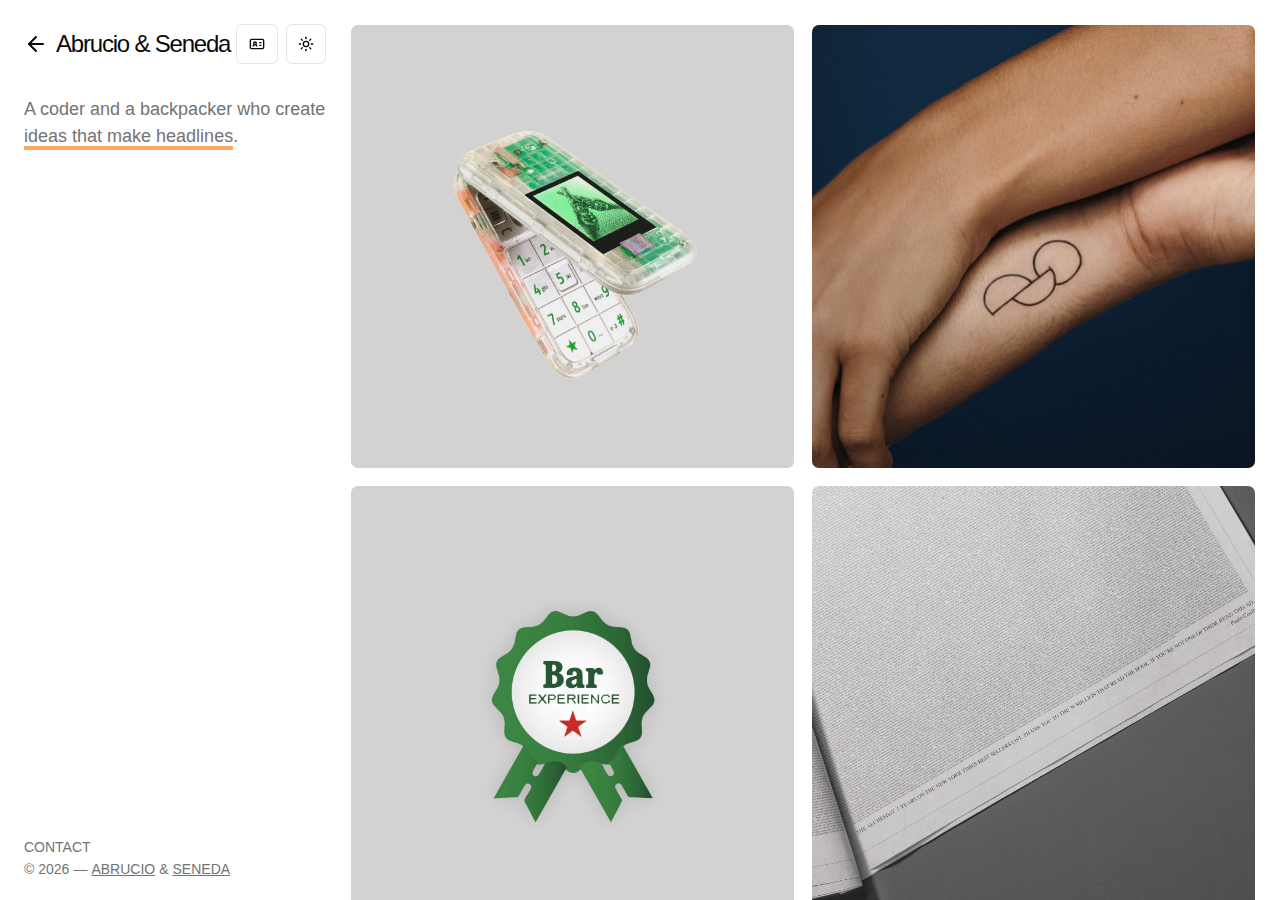
==== commit c2547a5d: "yyyy" ====
--- a/index.html
+++ b/index.html
@@ -1 +1 @@
-<!DOCTYPE html><html lang="en"><head><meta charSet="utf-8"/><meta name="viewport" content="width=device-width, initial-scale=1"/><link rel="stylesheet" href="/_next/static/css/37b40d2179fc7315.css" data-precedence="next"/><link rel="preload" as="script" fetchPriority="low" href="/_next/static/chunks/webpack-8b785e33a384d227.js"/><script src="/_next/static/chunks/fd9d1056-3750f1c68fb99acb.js" async=""></script><script src="/_next/static/chunks/117-06fb274a1547ac5c.js" async=""></script><script src="/_next/static/chunks/main-app-b24525a062d97cb7.js" async=""></script><script src="/_next/static/chunks/972-b2019802b076e131.js" async=""></script><script src="/_next/static/chunks/app/not-found-b292befb576e6676.js" async=""></script><script src="/_next/static/chunks/878-cc92f4311db73d84.js" async=""></script><script src="/_next/static/chunks/app/page-38058fd219864ffd.js" async=""></script><script src="/_next/static/chunks/285-835aa2f753ced4fc.js" async=""></script><script src="/_next/static/chunks/app/layout-abc66c7f8d64496b.js" async=""></script><link rel="icon" href="/favicon.png" sizes="any"/><title>Abrucio &amp; Seneda</title><meta name="description" content="A coder and a backpacker who create ideas that make headlines."/><script src="/_next/static/chunks/polyfills-42372ed130431b0a.js" noModule=""></script></head><body class="max-h-[100dvh] overflow-hidden"><script>((e,t,r,n,o,a,i,l)=>{let s=document.documentElement,u=["light","dark"];function c(t){(Array.isArray(e)?e:[e]).forEach(e=>{let r="class"===e,n=r&&a?o.map(e=>a[e]||e):o;r?(s.classList.remove(...n),s.classList.add(t)):s.setAttribute(e,t)}),l&&u.includes(t)&&(s.style.colorScheme=t)}if(n)c(n);else try{let e=localStorage.getItem(t)||r,n=i&&"system"===e?window.matchMedia("(prefers-color-scheme: dark)").matches?"dark":"light":e;c(n)}catch(e){}})("class","theme","system",null,["light","dark"],null,true,true)</script><div class="min-h-[100dvh] max-h-[100dvh] bg-background text-foreground overflow-hidden"><div class="grid lg:grid lg:grid-cols-[350px_1fr]"><div class="h-full px-6 lg:pr-0 pr-4 hidden lg:block lg:h-[100dvh] lg:sticky lg:top-0 lg:overflow-y-auto"><div dir="ltr" class="relative overflow-hidden h-full lg:pr-6" style="position:relative;--radix-scroll-area-corner-width:0px;--radix-scroll-area-corner-height:0px"><style>[data-radix-scroll-area-viewport]{scrollbar-width:none;-ms-overflow-style:none;-webkit-overflow-scrolling:touch;}[data-radix-scroll-area-viewport]::-webkit-scrollbar{display:none}</style><div data-radix-scroll-area-viewport="" class="h-full w-full rounded-[inherit]" style="overflow-x:hidden;overflow-y:hidden"><div style="min-width:100%;display:table"><div class="py-6"><div class="relative flex justify-between items-start mb-4 w-full "><div><h2 class="text-2xl leading-none mt-2 tracking-tight">Abrucio &amp; Seneda</h2><p class="text-muted-foreground/50 text-sm uppercase mt-1 opacity-0">—</p></div><div class="flex items-center gap-2"><a href="/about"><button class="inline-flex items-center justify-center gap-2 whitespace-nowrap rounded-md text-sm font-medium ring-offset-background transition-colors focus-visible:outline-none focus-visible:ring-2 focus-visible:ring-ring focus-visible:ring-offset-2 disabled:pointer-events-none disabled:opacity-50 [&amp;_svg]:pointer-events-none [&amp;_svg]:size-4 [&amp;_svg]:shrink-0 border border-input bg-background hover:bg-accent hover:text-accent-foreground h-10 py-2 px-3 tracking-tighter">About</button></a></div></div><section class="mt-0 mb-6 grid gap-6 "><div class="text-muted-foreground text-lg text-balance leading-normal"><p class="whitespace-nowrap">A coder and a backpacker who create<!-- --> <br class="block sm:hidden lg:block"/><button type="button" aria-haspopup="dialog" aria-expanded="false" aria-controls="radix-:Rhkmkq:" data-state="closed" rel="noopener noreferrer" class="cursor-pointer"><span class="border-b-4 border-orange-400/80 hover:border-orange-900 dark:hover:border-orange-400 hover:text-foreground">ideas that make headlines</span>.</button></p></div></section><div class="absolute bottom-0 left-0 w-full hidden lg:flex bg-background py-6 "><div class="text-muted-foreground text-sm leading-none"><p class="mb-2 cursor-pointer hover:text-foreground uppercase" type="button" aria-haspopup="dialog" aria-expanded="false" aria-controls="radix-:R1smkq:" data-state="closed">hello@isaque.me</p><div class="flex gap-1 uppercase"><p>© <!-- -->2025</p><p>—</p><a class="hover:text-foreground transition-colors underline" href="https://gabrucio.com/">Abrucio</a><p>&amp;</p><a class="hover:text-foreground transition-colors underline" href="https://isaque.me/">Seneda</a></div></div></div></div></div></div></div></div><div class="h-full sm:overflow-y-auto"><div dir="ltr" class="relative overflow-hidden h-[100dvh] px-6 lg:pl-0" style="position:relative;--radix-scroll-area-corner-width:0px;--radix-scroll-area-corner-height:0px"><style>[data-radix-scroll-area-viewport]{scrollbar-width:none;-ms-overflow-style:none;-webkit-overflow-scrolling:touch;}[data-radix-scroll-area-viewport]::-webkit-scrollbar{display:none}</style><div data-radix-scroll-area-viewport="" class="h-full w-full rounded-[inherit]" style="overflow-x:hidden;overflow-y:hidden"><div style="min-width:100%;display:table"><div class="py-6"><div class="relative flex justify-between items-start mb-4 w-full lg:hidden"><div><h2 class="text-2xl leading-none mt-2 tracking-tight">Abrucio &amp; Seneda</h2><p class="text-muted-foreground/50 text-sm uppercase mt-1 opacity-0">—</p></div><div class="flex items-center gap-2"><a href="/about"><button class="inline-flex items-center justify-center gap-2 whitespace-nowrap rounded-md text-sm font-medium ring-offset-background transition-colors focus-visible:outline-none focus-visible:ring-2 focus-visible:ring-ring focus-visible:ring-offset-2 disabled:pointer-events-none disabled:opacity-50 [&amp;_svg]:pointer-events-none [&amp;_svg]:size-4 [&amp;_svg]:shrink-0 border border-input bg-background hover:bg-accent hover:text-accent-foreground h-10 py-2 px-3 tracking-tighter">About</button></a></div></div><section class="mt-0 mb-6 grid gap-6 lg:hidden"><div class="text-muted-foreground text-lg text-balance leading-normal"><p class="whitespace-nowrap">A coder and a backpacker who create<!-- --> <br class="block sm:hidden lg:block"/><button type="button" aria-haspopup="dialog" aria-expanded="false" aria-controls="radix-:R12kqkq:" data-state="closed" rel="noopener noreferrer" class="cursor-pointer"><span class="border-b-4 border-orange-400/80 hover:border-orange-900 dark:hover:border-orange-400 hover:text-foreground">ideas that make headlines</span>.</button></p></div></section><div><section class="mx-auto"><div class="grid grid-cols-1 md:grid-cols-2 2xl:grid-cols-3 gap-4 z-10 2xl:h-[calc(100dvh-48px)] min-h-[600px]"><div class="relative aspect-square 2xl:aspect-auto bg-muted rounded-lg overflow-hidden group border border-background hover:border-muted leading-tight"><a href="/projects/boring-phone"><img alt="Boring Phone" loading="lazy" decoding="async" data-nimg="fill" class="object-cover group-hover:brightness-[0.2] transition-all duration-300" style="position:absolute;height:100%;width:100%;left:0;top:0;right:0;bottom:0;color:transparent" src="/images/thumb1.jpg"/><div class="absolute inset-0 flex gap-1 flex-col items-center justify-center opacity-0 group-hover:opacity-100 transition-opacity duration-300"><h3 class="text-white text-center font-semibold">Boring Phone</h3><p class="text-xs font-light text-gray-400 uppercase">Heineken<!-- --> · <!-- -->2024</p></div></a></div><div class="relative aspect-square 2xl:aspect-auto bg-muted rounded-lg overflow-hidden group border border-background hover:border-muted leading-tight"><a href="/projects/optink"><img alt="#Optink" loading="lazy" decoding="async" data-nimg="fill" class="object-cover group-hover:brightness-[0.2] transition-all duration-300" style="position:absolute;height:100%;width:100%;left:0;top:0;right:0;bottom:0;color:transparent" src="/images/thumb2.jpg"/><div class="absolute inset-0 flex gap-1 flex-col items-center justify-center opacity-0 group-hover:opacity-100 transition-opacity duration-300"><h3 class="text-white text-center font-semibold">#Optink</h3><p class="text-xs font-light text-gray-400 uppercase">Junge Helden<!-- --> · <!-- -->2023</p></div></a></div><div class="relative aspect-square 2xl:aspect-auto bg-muted rounded-lg overflow-hidden group border border-background hover:border-muted leading-tight"><a href="/projects/bar-experience"><img alt="Bar Experience" loading="lazy" decoding="async" data-nimg="fill" class="object-cover group-hover:brightness-[0.2] transition-all duration-300" style="position:absolute;height:100%;width:100%;left:0;top:0;right:0;bottom:0;color:transparent" src="/images/thumb3.jpg"/><div class="absolute inset-0 flex gap-1 flex-col items-center justify-center opacity-0 group-hover:opacity-100 transition-opacity duration-300"><h3 class="text-white text-center font-semibold">Bar Experience</h3><p class="text-xs font-light text-gray-400 uppercase">Heineken<!-- --> · <!-- -->2023</p></div></a></div><div class="relative aspect-square 2xl:aspect-auto bg-muted rounded-lg overflow-hidden group border border-background hover:border-muted leading-tight"><a href="/projects/nyt-coelho"><img alt="The Alchemist Ad" loading="lazy" decoding="async" data-nimg="fill" class="object-cover group-hover:brightness-[0.2] transition-all duration-300" style="position:absolute;height:100%;width:100%;left:0;top:0;right:0;bottom:0;color:transparent" src="/images/thumb4.jpg"/><div class="absolute inset-0 flex gap-1 flex-col items-center justify-center opacity-0 group-hover:opacity-100 transition-opacity duration-300"><h3 class="text-white text-center font-semibold">The Alchemist Ad</h3><p class="text-xs font-light text-gray-400 uppercase">Paulo Coelho<!-- --> · <!-- -->2015</p></div></a></div><div class="relative aspect-square 2xl:aspect-auto bg-muted rounded-lg overflow-hidden group border border-background hover:border-muted leading-tight"><a href="/projects/big-mac-can"><img alt="Big Mac Can" loading="lazy" decoding="async" data-nimg="fill" class="object-cover group-hover:brightness-[0.2] transition-all duration-300" style="position:absolute;height:100%;width:100%;left:0;top:0;right:0;bottom:0;color:transparent" src="/images/thumb5.jpg"/><div class="absolute inset-0 flex gap-1 flex-col items-center justify-center opacity-0 group-hover:opacity-100 transition-opacity duration-300"><h3 class="text-white text-center font-semibold">Big Mac Can</h3><p class="text-xs font-light text-gray-400 uppercase">McDonald&#x27;s + Coke<!-- --> · <!-- -->2017</p></div></a></div><div class="relative aspect-square 2xl:aspect-auto bg-muted rounded-lg overflow-hidden group border border-background hover:border-muted leading-tight"><a href="/projects/feed-peek"><img alt="Feed Peek" loading="lazy" decoding="async" data-nimg="fill" class="object-cover group-hover:brightness-[0.2] transition-all duration-300" style="position:absolute;height:100%;width:100%;left:0;top:0;right:0;bottom:0;color:transparent" src="/images/thumb6.jpg"/><div class="absolute inset-0 flex gap-1 flex-col items-center justify-center opacity-0 group-hover:opacity-100 transition-opacity duration-300"><h3 class="text-white text-center font-semibold">Feed Peek</h3><p class="text-xs font-light text-gray-400 uppercase">United Nations<!-- --> · <!-- -->2022</p></div></a></div></div></section></div><div class="absolute bottom-0 left-0 w-full relative lg:hidden mt-6"><div class="text-muted-foreground text-sm leading-none"><p class="mb-2 cursor-pointer hover:text-foreground uppercase" type="button" aria-haspopup="dialog" aria-expanded="false" aria-controls="radix-:R34qkq:" data-state="closed">hello@isaque.me</p><div class="flex gap-1 uppercase"><p>© <!-- -->2025</p><p>—</p><a class="hover:text-foreground transition-colors underline" href="https://gabrucio.com/">Abrucio</a><p>&amp;</p><a class="hover:text-foreground transition-colors underline" href="https://isaque.me/">Seneda</a></div></div></div></div></div></div></div></div></div></div><script src="/_next/static/chunks/webpack-8b785e33a384d227.js" async=""></script><script>(self.__next_f=self.__next_f||[]).push([0]);self.__next_f.push([2,null])</script><script>self.__next_f.push([1,"1:HL[\"/_next/static/css/37b40d2179fc7315.css\",\"style\"]\n"])</script><script>self.__next_f.push([1,"2:I[2846,[],\"\"]\n4:I[2972,[\"972\",\"static/chunks/972-b2019802b076e131.js\",\"160\",\"static/chunks/app/not-found-b292befb576e6676.js\"],\"\"]\n5:I[5878,[\"972\",\"static/chunks/972-b2019802b076e131.js\",\"878\",\"static/chunks/878-cc92f4311db73d84.js\",\"931\",\"static/chunks/app/page-38058fd219864ffd.js\"],\"Image\"]\n6:I[3403,[\"972\",\"static/chunks/972-b2019802b076e131.js\",\"878\",\"static/chunks/878-cc92f4311db73d84.js\",\"285\",\"static/chunks/285-835aa2f753ced4fc.js\",\"185\",\"static/chunks/app/layout-abc66c7f8d64496b.js\"],\"default\",1]\n7:I[4707,[],\"\"]\n8:I[6423,[],\"\"]\na:I[1060,[],\"\"]\nb:[]\n"])</script><script>self.__next_f.push([1,"0:[\"$\",\"$L2\",null,{\"buildId\":\"YtcAT4a13Rlkg3p-wCEv0\",\"assetPrefix\":\"\",\"urlParts\":[\"\",\"\"],\"initialTree\":[\"\",{\"children\":[\"__PAGE__\",{}]},\"$undefined\",\"$undefined\",true],\"initialSeedData\":[\"\",{\"children\":[\"__PAGE__\",{},[[\"$L3\",[\"$\",\"div\",null,{\"children\":[\"$\",\"section\",null,{\"className\":\"mx-auto\",\"children\":[\"$\",\"div\",null,{\"className\":\"grid grid-cols-1 md:grid-cols-2 2xl:grid-cols-3 gap-4 z-10 2xl:h-[calc(100dvh-48px)] min-h-[600px]\",\"children\":[[\"$\",\"div\",null,{\"className\":\"relative aspect-square 2xl:aspect-auto bg-muted rounded-lg overflow-hidden group border border-background hover:border-muted leading-tight\",\"children\":[\"$\",\"$L4\",null,{\"href\":\"/projects/boring-phone\",\"children\":[[\"$\",\"$L5\",null,{\"src\":\"/images/thumb1.jpg\",\"alt\":\"Boring Phone\",\"fill\":true,\"className\":\"object-cover group-hover:brightness-[0.2] transition-all duration-300\"}],[\"$\",\"div\",null,{\"className\":\"absolute inset-0 flex gap-1 flex-col items-center justify-center opacity-0 group-hover:opacity-100 transition-opacity duration-300\",\"children\":[[\"$\",\"h3\",null,{\"className\":\"text-white text-center font-semibold\",\"children\":\"Boring Phone\"}],[\"$\",\"p\",null,{\"className\":\"text-xs font-light text-gray-400 uppercase\",\"children\":[\"Heineken\",\" · \",\"2024\"]}]]}]]}]}],[\"$\",\"div\",null,{\"className\":\"relative aspect-square 2xl:aspect-auto bg-muted rounded-lg overflow-hidden group border border-background hover:border-muted leading-tight\",\"children\":[\"$\",\"$L4\",null,{\"href\":\"/projects/optink\",\"children\":[[\"$\",\"$L5\",null,{\"src\":\"/images/thumb2.jpg\",\"alt\":\"#Optink\",\"fill\":true,\"className\":\"object-cover group-hover:brightness-[0.2] transition-all duration-300\"}],[\"$\",\"div\",null,{\"className\":\"absolute inset-0 flex gap-1 flex-col items-center justify-center opacity-0 group-hover:opacity-100 transition-opacity duration-300\",\"children\":[[\"$\",\"h3\",null,{\"className\":\"text-white text-center font-semibold\",\"children\":\"#Optink\"}],[\"$\",\"p\",null,{\"className\":\"text-xs font-light text-gray-400 uppercase\",\"children\":[\"Junge Helden\",\" · \",\"2023\"]}]]}]]}]}],[\"$\",\"div\",null,{\"className\":\"relative aspect-square 2xl:aspect-auto bg-muted rounded-lg overflow-hidden group border border-background hover:border-muted leading-tight\",\"children\":[\"$\",\"$L4\",null,{\"href\":\"/projects/bar-experience\",\"children\":[[\"$\",\"$L5\",null,{\"src\":\"/images/thumb3.jpg\",\"alt\":\"Bar Experience\",\"fill\":true,\"className\":\"object-cover group-hover:brightness-[0.2] transition-all duration-300\"}],[\"$\",\"div\",null,{\"className\":\"absolute inset-0 flex gap-1 flex-col items-center justify-center opacity-0 group-hover:opacity-100 transition-opacity duration-300\",\"children\":[[\"$\",\"h3\",null,{\"className\":\"text-white text-center font-semibold\",\"children\":\"Bar Experience\"}],[\"$\",\"p\",null,{\"className\":\"text-xs font-light text-gray-400 uppercase\",\"children\":[\"Heineken\",\" · \",\"2023\"]}]]}]]}]}],[\"$\",\"div\",null,{\"className\":\"relative aspect-square 2xl:aspect-auto bg-muted rounded-lg overflow-hidden group border border-background hover:border-muted leading-tight\",\"children\":[\"$\",\"$L4\",null,{\"href\":\"/projects/nyt-coelho\",\"children\":[[\"$\",\"$L5\",null,{\"src\":\"/images/thumb4.jpg\",\"alt\":\"The Alchemist Ad\",\"fill\":true,\"className\":\"object-cover group-hover:brightness-[0.2] transition-all duration-300\"}],[\"$\",\"div\",null,{\"className\":\"absolute inset-0 flex gap-1 flex-col items-center justify-center opacity-0 group-hover:opacity-100 transition-opacity duration-300\",\"children\":[[\"$\",\"h3\",null,{\"className\":\"text-white text-center font-semibold\",\"children\":\"The Alchemist Ad\"}],[\"$\",\"p\",null,{\"className\":\"text-xs font-light text-gray-400 uppercase\",\"children\":[\"Paulo Coelho\",\" · \",\"2015\"]}]]}]]}]}],[\"$\",\"div\",null,{\"className\":\"relative aspect-square 2xl:aspect-auto bg-muted rounded-lg overflow-hidden group border border-background hover:border-muted leading-tight\",\"children\":[\"$\",\"$L4\",null,{\"href\":\"/projects/big-mac-can\",\"children\":[[\"$\",\"$L5\",null,{\"src\":\"/images/thumb5.jpg\",\"alt\":\"Big Mac Can\",\"fill\":true,\"className\":\"object-cover group-hover:brightness-[0.2] transition-all duration-300\"}],[\"$\",\"div\",null,{\"className\":\"absolute inset-0 flex gap-1 flex-col items-center justify-center opacity-0 group-hover:opacity-100 transition-opacity duration-300\",\"children\":[[\"$\",\"h3\",null,{\"className\":\"text-white text-center font-semibold\",\"children\":\"Big Mac Can\"}],[\"$\",\"p\",null,{\"className\":\"text-xs font-light text-gray-400 uppercase\",\"children\":[\"McDonald's + Coke\",\" · \",\"2017\"]}]]}]]}]}],[\"$\",\"div\",null,{\"className\":\"relative aspect-square 2xl:aspect-auto bg-muted rounded-lg overflow-hidden group border border-background hover:border-muted leading-tight\",\"children\":[\"$\",\"$L4\",null,{\"href\":\"/projects/feed-peek\",\"children\":[[\"$\",\"$L5\",null,{\"src\":\"/images/thumb6.jpg\",\"alt\":\"Feed Peek\",\"fill\":true,\"className\":\"object-cover group-hover:brightness-[0.2] transition-all duration-300\"}],[\"$\",\"div\",null,{\"className\":\"absolute inset-0 flex gap-1 flex-col items-center justify-center opacity-0 group-hover:opacity-100 transition-opacity duration-300\",\"children\":[[\"$\",\"h3\",null,{\"className\":\"text-white text-center font-semibold\",\"children\":\"Feed Peek\"}],[\"$\",\"p\",null,{\"className\":\"text-xs font-light text-gray-400 uppercase\",\"children\":[\"United Nations\",\" · \",\"2022\"]}]]}]]}]}]]}]}]}],null],null],null]},[[[[\"$\",\"link\",\"0\",{\"rel\":\"stylesheet\",\"href\":\"/_next/static/css/37b40d2179fc7315.css\",\"precedence\":\"next\",\"crossOrigin\":\"$undefined\"}]],[\"$\",\"$L6\",null,{\"children\":[\"$\",\"$L7\",null,{\"parallelRouterKey\":\"children\",\"segmentPath\":[\"children\"],\"error\":\"$undefined\",\"errorStyles\":\"$undefined\",\"errorScripts\":\"$undefined\",\"template\":[\"$\",\"$L8\",null,{}],\"templateStyles\":\"$undefined\",\"templateScripts\":\"$undefined\",\"notFound\":[\"$\",\"div\",null,{\"className\":\"flex flex-col justify-center items-center w-full h-[70dvh] lg:h-[calc(100dvh-48px)] rounded-lg bg-muted-foreground/5 p-6\",\"children\":[[\"$\",\"p\",null,{\"className\":\"text-muted-foreground text-center text-balance\",\"children\":\"The project you're looking for doesn't exist.\"}],[\"$\",\"$L4\",null,{\"href\":\"/\",\"children\":[\"$\",\"button\",null,{\"className\":\"inline-flex items-center justify-center gap-2 whitespace-nowrap rounded-md text-sm font-medium ring-offset-background transition-colors focus-visible:outline-none focus-visible:ring-2 focus-visible:ring-ring focus-visible:ring-offset-2 disabled:pointer-events-none disabled:opacity-50 [\u0026_svg]:pointer-events-none [\u0026_svg]:size-4 [\u0026_svg]:shrink-0 bg-primary text-primary-foreground hover:bg-primary/90 h-10 px-4 py-2 mt-4\",\"children\":[[\"$\",\"svg\",null,{\"xmlns\":\"http://www.w3.org/2000/svg\",\"width\":24,\"height\":24,\"viewBox\":\"0 0 24 24\",\"fill\":\"none\",\"stroke\":\"currentColor\",\"strokeWidth\":2,\"strokeLinecap\":\"round\",\"strokeLinejoin\":\"round\",\"className\":\"lucide lucide-arrow-left\",\"children\":[[\"$\",\"path\",\"1l729n\",{\"d\":\"m12 19-7-7 7-7\"}],[\"$\",\"path\",\"x3x0zl\",{\"d\":\"M19 12H5\"}],\"$undefined\"]}],\"Go back home\"]}]}]]}],\"notFoundStyles\":[]}],\"params\":{}}]],null],null],\"couldBeIntercepted\":false,\"initialHead\":[null,\"$L9\"],\"globalErrorComponent\":\"$a\",\"missingSlots\":\"$Wb\"}]\n"])</script><script>self.__next_f.push([1,"9:[[\"$\",\"meta\",\"0\",{\"name\":\"viewport\",\"content\":\"width=device-width, initial-scale=1\"}],[\"$\",\"meta\",\"1\",{\"charSet\":\"utf-8\"}]]\n3:null\n"])</script></body></html>+<!DOCTYPE html><html lang="en"><head><meta charSet="utf-8"/><meta name="viewport" content="width=device-width, initial-scale=1"/><link rel="stylesheet" href="/_next/static/css/96fed3fef6065fd2.css" data-precedence="next"/><link rel="preload" as="script" fetchPriority="low" href="/_next/static/chunks/webpack-8b785e33a384d227.js"/><script src="/_next/static/chunks/fd9d1056-3750f1c68fb99acb.js" async=""></script><script src="/_next/static/chunks/117-06fb274a1547ac5c.js" async=""></script><script src="/_next/static/chunks/main-app-b24525a062d97cb7.js" async=""></script><script src="/_next/static/chunks/972-b2019802b076e131.js" async=""></script><script src="/_next/static/chunks/878-cc92f4311db73d84.js" async=""></script><script src="/_next/static/chunks/app/page-38058fd219864ffd.js" async=""></script><script src="/_next/static/chunks/639-99eb578b12400729.js" async=""></script><script src="/_next/static/chunks/app/layout-ecc2b38fb61f99a3.js" async=""></script><link rel="icon" href="/favicon.png" sizes="any"/><title>Abrucio &amp; Seneda</title><meta name="description" content="A coder and a backpacker who create ideas that make headlines."/><script src="/_next/static/chunks/polyfills-42372ed130431b0a.js" noModule=""></script></head><body class="max-h-[100dvh] overflow-hidden"><script>((e,t,r,n,o,a,i,l)=>{let s=document.documentElement,u=["light","dark"];function c(t){(Array.isArray(e)?e:[e]).forEach(e=>{let r="class"===e,n=r&&a?o.map(e=>a[e]||e):o;r?(s.classList.remove(...n),s.classList.add(t)):s.setAttribute(e,t)}),l&&u.includes(t)&&(s.style.colorScheme=t)}if(n)c(n);else try{let e=localStorage.getItem(t)||r,n=i&&"system"===e?window.matchMedia("(prefers-color-scheme: dark)").matches?"dark":"light":e;c(n)}catch(e){}})("class","theme","system",null,["light","dark"],null,true,true)</script><div class="min-h-[100dvh] max-h-[100dvh] bg-background text-foreground overflow-hidden"><div class="grid lg:grid lg:grid-cols-[350px_1fr]"><div class="h-full px-6 lg:pr-0 pr-4 hidden lg:block lg:h-[100dvh] lg:sticky lg:top-0 lg:overflow-y-auto"><div dir="ltr" class="relative overflow-hidden h-full lg:pr-6" style="position:relative;--radix-scroll-area-corner-width:0px;--radix-scroll-area-corner-height:0px"><style>[data-radix-scroll-area-viewport]{scrollbar-width:none;-ms-overflow-style:none;-webkit-overflow-scrolling:touch;}[data-radix-scroll-area-viewport]::-webkit-scrollbar{display:none}</style><div data-radix-scroll-area-viewport="" class="h-full w-full rounded-[inherit]" style="overflow-x:hidden;overflow-y:hidden"><div style="min-width:100%;display:table"><div class="py-6"><div class="relative flex justify-between items-start mb-4 w-full "><div><h2 class="text-2xl leading-none mt-2 tracking-tight">Abrucio &amp; Seneda</h2><p class="text-muted-foreground/50 text-sm uppercase mt-1 opacity-0">—</p></div><div class="flex items-center gap-2"><a href="/about"><button class="inline-flex items-center justify-center gap-2 whitespace-nowrap rounded-md text-sm font-medium ring-offset-background transition-colors focus-visible:outline-none focus-visible:ring-2 focus-visible:ring-ring focus-visible:ring-offset-2 disabled:pointer-events-none disabled:opacity-50 [&amp;_svg]:pointer-events-none [&amp;_svg]:size-4 [&amp;_svg]:shrink-0 border border-input bg-background hover:bg-accent hover:text-accent-foreground h-10 py-2 px-3 tracking-tighter">About</button></a></div></div><section class="mt-0 mb-6 grid gap-6 "><div class="text-muted-foreground text-lg text-balance leading-normal"><p class="whitespace-nowrap">A coder and a backpacker who create<!-- --> <br class="block sm:hidden lg:block"/><button type="button" aria-haspopup="dialog" aria-expanded="false" aria-controls="radix-:Rhkmkq:" data-state="closed" rel="noopener noreferrer" class="cursor-pointer"><span class="border-b-4 border-orange-400/80 hover:border-orange-900 dark:hover:border-orange-400 hover:text-foreground">ideas that make headlines</span>.</button></p></div></section><div class="absolute bottom-0 left-0 w-full hidden lg:flex bg-background py-6 "><div class="text-muted-foreground text-sm leading-none"><p class="mb-2 cursor-pointer hover:text-foreground uppercase" type="button" aria-haspopup="dialog" aria-expanded="false" aria-controls="radix-:R1smkq:" data-state="closed">Contact</p><div class="flex gap-1 uppercase"><p>© <!-- -->2025</p><p>—</p><a class="hover:text-foreground transition-colors underline" href="https://gabrucio.com/">Abrucio</a><p>&amp;</p><a class="hover:text-foreground transition-colors underline" href="https://isaque.me/">Seneda</a></div></div></div></div></div></div></div></div><div class="h-full sm:overflow-y-auto"><div dir="ltr" class="relative overflow-hidden h-[100dvh] px-6 lg:pl-0" style="position:relative;--radix-scroll-area-corner-width:0px;--radix-scroll-area-corner-height:0px"><style>[data-radix-scroll-area-viewport]{scrollbar-width:none;-ms-overflow-style:none;-webkit-overflow-scrolling:touch;}[data-radix-scroll-area-viewport]::-webkit-scrollbar{display:none}</style><div data-radix-scroll-area-viewport="" class="h-full w-full rounded-[inherit]" style="overflow-x:hidden;overflow-y:hidden"><div style="min-width:100%;display:table"><div class="relative flex justify-between items-start mb-4 w-full lg:hidden sticky -top-2 pt-6 bg-background z-40"><div><h2 class="text-2xl leading-none mt-2 tracking-tight">Abrucio &amp; Seneda</h2><p class="text-muted-foreground/50 text-sm uppercase mt-1 opacity-0">—</p></div><div class="flex items-center gap-2"><a href="/about"><button class="inline-flex items-center justify-center gap-2 whitespace-nowrap rounded-md text-sm font-medium ring-offset-background transition-colors focus-visible:outline-none focus-visible:ring-2 focus-visible:ring-ring focus-visible:ring-offset-2 disabled:pointer-events-none disabled:opacity-50 [&amp;_svg]:pointer-events-none [&amp;_svg]:size-4 [&amp;_svg]:shrink-0 border border-input bg-background hover:bg-accent hover:text-accent-foreground h-10 py-2 px-3 tracking-tighter">About</button></a></div></div><div class="pb-6 lg:py-6"><section class="mt-0 mb-6 grid gap-6 lg:hidden"><div class="text-muted-foreground text-lg text-balance leading-normal"><p class="whitespace-nowrap">A coder and a backpacker who create<!-- --> <br class="block sm:hidden lg:block"/><button type="button" aria-haspopup="dialog" aria-expanded="false" aria-controls="radix-:R25kqkq:" data-state="closed" rel="noopener noreferrer" class="cursor-pointer"><span class="border-b-4 border-orange-400/80 hover:border-orange-900 dark:hover:border-orange-400 hover:text-foreground">ideas that make headlines</span>.</button></p></div></section><div><section class="mx-auto"><div class="grid grid-cols-1 md:grid-cols-2 2xl:grid-cols-3 gap-4 z-10 2xl:h-[calc(100dvh-48px)] min-h-[600px]"><div class="relative aspect-square 2xl:aspect-auto bg-muted rounded-lg overflow-hidden group border border-background hover:border-muted leading-tight"><a href="/projects/boring-phone"><img alt="Boring Phone" loading="lazy" decoding="async" data-nimg="fill" class="object-cover group-hover:brightness-[0.2] transition-all duration-300" style="position:absolute;height:100%;width:100%;left:0;top:0;right:0;bottom:0;color:transparent" src="/images/thumb1.jpg"/><div class="absolute inset-0 flex gap-1 flex-col items-center justify-center opacity-0 group-hover:opacity-100 transition-opacity duration-300"><h3 class="text-white text-center font-semibold">Boring Phone</h3><p class="text-xs font-light text-gray-400 uppercase">Heineken<!-- --> · <!-- -->2024</p></div></a></div><div class="relative aspect-square 2xl:aspect-auto bg-muted rounded-lg overflow-hidden group border border-background hover:border-muted leading-tight"><a href="/projects/optink"><img alt="#Optink" loading="lazy" decoding="async" data-nimg="fill" class="object-cover group-hover:brightness-[0.2] transition-all duration-300" style="position:absolute;height:100%;width:100%;left:0;top:0;right:0;bottom:0;color:transparent" src="/images/thumb2.jpg"/><div class="absolute inset-0 flex gap-1 flex-col items-center justify-center opacity-0 group-hover:opacity-100 transition-opacity duration-300"><h3 class="text-white text-center font-semibold">#Optink</h3><p class="text-xs font-light text-gray-400 uppercase">Junge Helden<!-- --> · <!-- -->2023</p></div></a></div><div class="relative aspect-square 2xl:aspect-auto bg-muted rounded-lg overflow-hidden group border border-background hover:border-muted leading-tight"><a href="/projects/bar-experience"><img alt="Bar Experience" loading="lazy" decoding="async" data-nimg="fill" class="object-cover group-hover:brightness-[0.2] transition-all duration-300" style="position:absolute;height:100%;width:100%;left:0;top:0;right:0;bottom:0;color:transparent" src="/images/thumb3.jpg"/><div class="absolute inset-0 flex gap-1 flex-col items-center justify-center opacity-0 group-hover:opacity-100 transition-opacity duration-300"><h3 class="text-white text-center font-semibold">Bar Experience</h3><p class="text-xs font-light text-gray-400 uppercase">Heineken<!-- --> · <!-- -->2023</p></div></a></div><div class="relative aspect-square 2xl:aspect-auto bg-muted rounded-lg overflow-hidden group border border-background hover:border-muted leading-tight"><a href="/projects/nyt-coelho"><img alt="The Alchemist Ad" loading="lazy" decoding="async" data-nimg="fill" class="object-cover group-hover:brightness-[0.2] transition-all duration-300" style="position:absolute;height:100%;width:100%;left:0;top:0;right:0;bottom:0;color:transparent" src="/images/thumb4.jpg"/><div class="absolute inset-0 flex gap-1 flex-col items-center justify-center opacity-0 group-hover:opacity-100 transition-opacity duration-300"><h3 class="text-white text-center font-semibold">The Alchemist Ad</h3><p class="text-xs font-light text-gray-400 uppercase">Paulo Coelho<!-- --> · <!-- -->2015</p></div></a></div><div class="relative aspect-square 2xl:aspect-auto bg-muted rounded-lg overflow-hidden group border border-background hover:border-muted leading-tight"><a href="/projects/big-mac-can"><img alt="Big Mac Can" loading="lazy" decoding="async" data-nimg="fill" class="object-cover group-hover:brightness-[0.2] transition-all duration-300" style="position:absolute;height:100%;width:100%;left:0;top:0;right:0;bottom:0;color:transparent" src="/images/thumb5.jpg"/><div class="absolute inset-0 flex gap-1 flex-col items-center justify-center opacity-0 group-hover:opacity-100 transition-opacity duration-300"><h3 class="text-white text-center font-semibold">Big Mac Can</h3><p class="text-xs font-light text-gray-400 uppercase">McDonald&#x27;s + Coke<!-- --> · <!-- -->2018</p></div></a></div><div class="relative aspect-square 2xl:aspect-auto bg-muted rounded-lg overflow-hidden group border border-background hover:border-muted leading-tight"><a href="/projects/feed-peek"><img alt="Feed Peek" loading="lazy" decoding="async" data-nimg="fill" class="object-cover group-hover:brightness-[0.2] transition-all duration-300" style="position:absolute;height:100%;width:100%;left:0;top:0;right:0;bottom:0;color:transparent" src="/images/thumb6.jpg"/><div class="absolute inset-0 flex gap-1 flex-col items-center justify-center opacity-0 group-hover:opacity-100 transition-opacity duration-300"><h3 class="text-white text-center font-semibold">Feed Peek</h3><p class="text-xs font-light text-gray-400 uppercase">United Nations<!-- --> · <!-- -->2022</p></div></a></div></div></section></div><div class="absolute bottom-0 left-0 w-full relative lg:hidden mt-6"><div class="text-muted-foreground text-sm leading-none"><p class="mb-2 cursor-pointer hover:text-foreground uppercase" type="button" aria-haspopup="dialog" aria-expanded="false" aria-controls="radix-:R7kqkq:" data-state="closed">Contact</p><div class="flex gap-1 uppercase"><p>© <!-- -->2025</p><p>—</p><a class="hover:text-foreground transition-colors underline" href="https://gabrucio.com/">Abrucio</a><p>&amp;</p><a class="hover:text-foreground transition-colors underline" href="https://isaque.me/">Seneda</a></div></div></div></div></div></div></div></div></div></div><script src="/_next/static/chunks/webpack-8b785e33a384d227.js" async=""></script><script>(self.__next_f=self.__next_f||[]).push([0]);self.__next_f.push([2,null])</script><script>self.__next_f.push([1,"1:HL[\"/_next/static/css/96fed3fef6065fd2.css\",\"style\"]\n"])</script><script>self.__next_f.push([1,"2:I[2846,[],\"\"]\n4:I[2972,[\"972\",\"static/chunks/972-b2019802b076e131.js\",\"878\",\"static/chunks/878-cc92f4311db73d84.js\",\"931\",\"static/chunks/app/page-38058fd219864ffd.js\"],\"\"]\n5:I[5878,[\"972\",\"static/chunks/972-b2019802b076e131.js\",\"878\",\"static/chunks/878-cc92f4311db73d84.js\",\"931\",\"static/chunks/app/page-38058fd219864ffd.js\"],\"Image\"]\n6:I[3403,[\"972\",\"static/chunks/972-b2019802b076e131.js\",\"878\",\"static/chunks/878-cc92f4311db73d84.js\",\"639\",\"static/chunks/639-99eb578b12400729.js\",\"185\",\"static/chunks/app/layout-ecc2b38fb61f99a3.js\"],\"default\",1]\n7:I[4707,[],\"\"]\n8:I[6423,[],\"\"]\na:I[1060,[],\"\"]\nb:[]\n"])</script><script>self.__next_f.push([1,"0:[\"$\",\"$L2\",null,{\"buildId\":\"1W7KRR5V_C3_GyIRfhZpo\",\"assetPrefix\":\"\",\"urlParts\":[\"\",\"\"],\"initialTree\":[\"\",{\"children\":[\"__PAGE__\",{}]},\"$undefined\",\"$undefined\",true],\"initialSeedData\":[\"\",{\"children\":[\"__PAGE__\",{},[[\"$L3\",[\"$\",\"div\",null,{\"children\":[\"$\",\"section\",null,{\"className\":\"mx-auto\",\"children\":[\"$\",\"div\",null,{\"className\":\"grid grid-cols-1 md:grid-cols-2 2xl:grid-cols-3 gap-4 z-10 2xl:h-[calc(100dvh-48px)] min-h-[600px]\",\"children\":[[\"$\",\"div\",null,{\"className\":\"relative aspect-square 2xl:aspect-auto bg-muted rounded-lg overflow-hidden group border border-background hover:border-muted leading-tight\",\"children\":[\"$\",\"$L4\",null,{\"href\":\"/projects/boring-phone\",\"children\":[[\"$\",\"$L5\",null,{\"src\":\"/images/thumb1.jpg\",\"alt\":\"Boring Phone\",\"fill\":true,\"className\":\"object-cover group-hover:brightness-[0.2] transition-all duration-300\"}],[\"$\",\"div\",null,{\"className\":\"absolute inset-0 flex gap-1 flex-col items-center justify-center opacity-0 group-hover:opacity-100 transition-opacity duration-300\",\"children\":[[\"$\",\"h3\",null,{\"className\":\"text-white text-center font-semibold\",\"children\":\"Boring Phone\"}],[\"$\",\"p\",null,{\"className\":\"text-xs font-light text-gray-400 uppercase\",\"children\":[\"Heineken\",\" · \",\"2024\"]}]]}]]}]}],[\"$\",\"div\",null,{\"className\":\"relative aspect-square 2xl:aspect-auto bg-muted rounded-lg overflow-hidden group border border-background hover:border-muted leading-tight\",\"children\":[\"$\",\"$L4\",null,{\"href\":\"/projects/optink\",\"children\":[[\"$\",\"$L5\",null,{\"src\":\"/images/thumb2.jpg\",\"alt\":\"#Optink\",\"fill\":true,\"className\":\"object-cover group-hover:brightness-[0.2] transition-all duration-300\"}],[\"$\",\"div\",null,{\"className\":\"absolute inset-0 flex gap-1 flex-col items-center justify-center opacity-0 group-hover:opacity-100 transition-opacity duration-300\",\"children\":[[\"$\",\"h3\",null,{\"className\":\"text-white text-center font-semibold\",\"children\":\"#Optink\"}],[\"$\",\"p\",null,{\"className\":\"text-xs font-light text-gray-400 uppercase\",\"children\":[\"Junge Helden\",\" · \",\"2023\"]}]]}]]}]}],[\"$\",\"div\",null,{\"className\":\"relative aspect-square 2xl:aspect-auto bg-muted rounded-lg overflow-hidden group border border-background hover:border-muted leading-tight\",\"children\":[\"$\",\"$L4\",null,{\"href\":\"/projects/bar-experience\",\"children\":[[\"$\",\"$L5\",null,{\"src\":\"/images/thumb3.jpg\",\"alt\":\"Bar Experience\",\"fill\":true,\"className\":\"object-cover group-hover:brightness-[0.2] transition-all duration-300\"}],[\"$\",\"div\",null,{\"className\":\"absolute inset-0 flex gap-1 flex-col items-center justify-center opacity-0 group-hover:opacity-100 transition-opacity duration-300\",\"children\":[[\"$\",\"h3\",null,{\"className\":\"text-white text-center font-semibold\",\"children\":\"Bar Experience\"}],[\"$\",\"p\",null,{\"className\":\"text-xs font-light text-gray-400 uppercase\",\"children\":[\"Heineken\",\" · \",\"2023\"]}]]}]]}]}],[\"$\",\"div\",null,{\"className\":\"relative aspect-square 2xl:aspect-auto bg-muted rounded-lg overflow-hidden group border border-background hover:border-muted leading-tight\",\"children\":[\"$\",\"$L4\",null,{\"href\":\"/projects/nyt-coelho\",\"children\":[[\"$\",\"$L5\",null,{\"src\":\"/images/thumb4.jpg\",\"alt\":\"The Alchemist Ad\",\"fill\":true,\"className\":\"object-cover group-hover:brightness-[0.2] transition-all duration-300\"}],[\"$\",\"div\",null,{\"className\":\"absolute inset-0 flex gap-1 flex-col items-center justify-center opacity-0 group-hover:opacity-100 transition-opacity duration-300\",\"children\":[[\"$\",\"h3\",null,{\"className\":\"text-white text-center font-semibold\",\"children\":\"The Alchemist Ad\"}],[\"$\",\"p\",null,{\"className\":\"text-xs font-light text-gray-400 uppercase\",\"children\":[\"Paulo Coelho\",\" · \",\"2015\"]}]]}]]}]}],[\"$\",\"div\",null,{\"className\":\"relative aspect-square 2xl:aspect-auto bg-muted rounded-lg overflow-hidden group border border-background hover:border-muted leading-tight\",\"children\":[\"$\",\"$L4\",null,{\"href\":\"/projects/big-mac-can\",\"children\":[[\"$\",\"$L5\",null,{\"src\":\"/images/thumb5.jpg\",\"alt\":\"Big Mac Can\",\"fill\":true,\"className\":\"object-cover group-hover:brightness-[0.2] transition-all duration-300\"}],[\"$\",\"div\",null,{\"className\":\"absolute inset-0 flex gap-1 flex-col items-center justify-center opacity-0 group-hover:opacity-100 transition-opacity duration-300\",\"children\":[[\"$\",\"h3\",null,{\"className\":\"text-white text-center font-semibold\",\"children\":\"Big Mac Can\"}],[\"$\",\"p\",null,{\"className\":\"text-xs font-light text-gray-400 uppercase\",\"children\":[\"McDonald's + Coke\",\" · \",\"2018\"]}]]}]]}]}],[\"$\",\"div\",null,{\"className\":\"relative aspect-square 2xl:aspect-auto bg-muted rounded-lg overflow-hidden group border border-background hover:border-muted leading-tight\",\"children\":[\"$\",\"$L4\",null,{\"href\":\"/projects/feed-peek\",\"children\":[[\"$\",\"$L5\",null,{\"src\":\"/images/thumb6.jpg\",\"alt\":\"Feed Peek\",\"fill\":true,\"className\":\"object-cover group-hover:brightness-[0.2] transition-all duration-300\"}],[\"$\",\"div\",null,{\"className\":\"absolute inset-0 flex gap-1 flex-col items-center justify-center opacity-0 group-hover:opacity-100 transition-opacity duration-300\",\"children\":[[\"$\",\"h3\",null,{\"className\":\"text-white text-center font-semibold\",\"children\":\"Feed Peek\"}],[\"$\",\"p\",null,{\"className\":\"text-xs font-light text-gray-400 uppercase\",\"children\":[\"United Nations\",\" · \",\"2022\"]}]]}]]}]}]]}]}]}],null],null],null]},[[[[\"$\",\"link\",\"0\",{\"rel\":\"stylesheet\",\"href\":\"/_next/static/css/96fed3fef6065fd2.css\",\"precedence\":\"next\",\"crossOrigin\":\"$undefined\"}]],[\"$\",\"$L6\",null,{\"children\":[\"$\",\"$L7\",null,{\"parallelRouterKey\":\"children\",\"segmentPath\":[\"children\"],\"error\":\"$undefined\",\"errorStyles\":\"$undefined\",\"errorScripts\":\"$undefined\",\"template\":[\"$\",\"$L8\",null,{}],\"templateStyles\":\"$undefined\",\"templateScripts\":\"$undefined\",\"notFound\":[\"$\",\"div\",null,{\"className\":\"flex flex-col justify-center items-center w-full h-[70dvh] lg:h-[calc(100dvh-48px)] rounded-lg bg-muted-foreground/5 p-6\",\"children\":[[\"$\",\"p\",null,{\"className\":\"text-muted-foreground text-center text-balance\",\"children\":\"The project you're looking for doesn't exist.\"}],[\"$\",\"$L4\",null,{\"href\":\"/\",\"children\":[\"$\",\"button\",null,{\"className\":\"inline-flex items-center justify-center gap-2 whitespace-nowrap rounded-md text-sm font-medium ring-offset-background transition-colors focus-visible:outline-none focus-visible:ring-2 focus-visible:ring-ring focus-visible:ring-offset-2 disabled:pointer-events-none disabled:opacity-50 [\u0026_svg]:pointer-events-none [\u0026_svg]:size-4 [\u0026_svg]:shrink-0 bg-primary text-primary-foreground hover:bg-primary/90 h-10 px-4 py-2 mt-4\",\"children\":[[\"$\",\"svg\",null,{\"xmlns\":\"http://www.w3.org/2000/svg\",\"width\":24,\"height\":24,\"viewBox\":\"0 0 24 24\",\"fill\":\"none\",\"stroke\":\"currentColor\",\"strokeWidth\":2,\"strokeLinecap\":\"round\",\"strokeLinejoin\":\"round\",\"className\":\"lucide lucide-arrow-left\",\"children\":[[\"$\",\"path\",\"1l729n\",{\"d\":\"m12 19-7-7 7-7\"}],[\"$\",\"path\",\"x3x0zl\",{\"d\":\"M19 12H5\"}],\"$undefined\"]}],\"Go back home\"]}]}]]}],\"notFoundStyles\":[]}],\"params\":{}}]],null],null],\"couldBeIntercepted\":false,\"initialHead\":[null,\"$L9\"],\"globalErrorComponent\":\"$a\",\"missingSlots\":\"$Wb\"}]\n"])</script><script>self.__next_f.push([1,"9:[[\"$\",\"meta\",\"0\",{\"name\":\"viewport\",\"content\":\"width=device-width, initial-scale=1\"}],[\"$\",\"meta\",\"1\",{\"charSet\":\"utf-8\"}]]\n3:null\n"])</script></body></html>--- a/_next/static/css/96fed3fef6065fd2.css
+++ b/_next/static/css/96fed3fef6065fd2.css
@@ -0,0 +1,3 @@
+*,:after,:before{--tw-border-spacing-x:0;--tw-border-spacing-y:0;--tw-translate-x:0;--tw-translate-y:0;--tw-rotate:0;--tw-skew-x:0;--tw-skew-y:0;--tw-scale-x:1;--tw-scale-y:1;--tw-pan-x: ;--tw-pan-y: ;--tw-pinch-zoom: ;--tw-scroll-snap-strictness:proximity;--tw-gradient-from-position: ;--tw-gradient-via-position: ;--tw-gradient-to-position: ;--tw-ordinal: ;--tw-slashed-zero: ;--tw-numeric-figure: ;--tw-numeric-spacing: ;--tw-numeric-fraction: ;--tw-ring-inset: ;--tw-ring-offset-width:0px;--tw-ring-offset-color:#fff;--tw-ring-color:rgba(59,130,246,.5);--tw-ring-offset-shadow:0 0 #0000;--tw-ring-shadow:0 0 #0000;--tw-shadow:0 0 #0000;--tw-shadow-colored:0 0 #0000;--tw-blur: ;--tw-brightness: ;--tw-contrast: ;--tw-grayscale: ;--tw-hue-rotate: ;--tw-invert: ;--tw-saturate: ;--tw-sepia: ;--tw-drop-shadow: ;--tw-backdrop-blur: ;--tw-backdrop-brightness: ;--tw-backdrop-contrast: ;--tw-backdrop-grayscale: ;--tw-backdrop-hue-rotate: ;--tw-backdrop-invert: ;--tw-backdrop-opacity: ;--tw-backdrop-saturate: ;--tw-backdrop-sepia: ;--tw-contain-size: ;--tw-contain-layout: ;--tw-contain-paint: ;--tw-contain-style: }::backdrop{--tw-border-spacing-x:0;--tw-border-spacing-y:0;--tw-translate-x:0;--tw-translate-y:0;--tw-rotate:0;--tw-skew-x:0;--tw-skew-y:0;--tw-scale-x:1;--tw-scale-y:1;--tw-pan-x: ;--tw-pan-y: ;--tw-pinch-zoom: ;--tw-scroll-snap-strictness:proximity;--tw-gradient-from-position: ;--tw-gradient-via-position: ;--tw-gradient-to-position: ;--tw-ordinal: ;--tw-slashed-zero: ;--tw-numeric-figure: ;--tw-numeric-spacing: ;--tw-numeric-fraction: ;--tw-ring-inset: ;--tw-ring-offset-width:0px;--tw-ring-offset-color:#fff;--tw-ring-color:rgba(59,130,246,.5);--tw-ring-offset-shadow:0 0 #0000;--tw-ring-shadow:0 0 #0000;--tw-shadow:0 0 #0000;--tw-shadow-colored:0 0 #0000;--tw-blur: ;--tw-brightness: ;--tw-contrast: ;--tw-grayscale: ;--tw-hue-rotate: ;--tw-invert: ;--tw-saturate: ;--tw-sepia: ;--tw-drop-shadow: ;--tw-backdrop-blur: ;--tw-backdrop-brightness: ;--tw-backdrop-contrast: ;--tw-backdrop-grayscale: ;--tw-backdrop-hue-rotate: ;--tw-backdrop-invert: ;--tw-backdrop-opacity: ;--tw-backdrop-saturate: ;--tw-backdrop-sepia: ;--tw-contain-size: ;--tw-contain-layout: ;--tw-contain-paint: ;--tw-contain-style: }/*
+! tailwindcss v3.4.17 | MIT License | https://tailwindcss.com
+*/*,:after,:before{box-sizing:border-box;border:0 solid #e5e7eb}:after,:before{--tw-content:""}:host,html{line-height:1.5;-webkit-text-size-adjust:100%;-moz-tab-size:4;tab-size:4;font-family:ui-sans-serif,system-ui,sans-serif,Apple Color Emoji,Segoe UI Emoji,Segoe UI Symbol,Noto Color Emoji;font-feature-settings:normal;font-variation-settings:normal;-webkit-tap-highlight-color:transparent}body{margin:0;line-height:inherit}hr{height:0;color:inherit;border-top-width:1px}abbr:where([title]){text-decoration:underline dotted}h1,h2,h3,h4,h5,h6{font-size:inherit;font-weight:inherit}a{color:inherit;text-decoration:inherit}b,strong{font-weight:bolder}code,kbd,pre,samp{font-family:ui-monospace,SFMono-Regular,Menlo,Monaco,Consolas,Liberation Mono,Courier New,monospace;font-feature-settings:normal;font-variation-settings:normal;font-size:1em}small{font-size:80%}sub,sup{font-size:75%;line-height:0;position:relative;vertical-align:baseline}sub{bottom:-.25em}sup{top:-.5em}table{text-indent:0;border-color:inherit;border-collapse:collapse}button,input,optgroup,select,textarea{font-family:inherit;font-feature-settings:inherit;font-variation-settings:inherit;font-size:100%;font-weight:inherit;line-height:inherit;letter-spacing:inherit;color:inherit;margin:0;padding:0}button,select{text-transform:none}button,input:where([type=button]),input:where([type=reset]),input:where([type=submit]){-webkit-appearance:button;background-color:transparent;background-image:none}:-moz-focusring{outline:auto}:-moz-ui-invalid{box-shadow:none}progress{vertical-align:baseline}::-webkit-inner-spin-button,::-webkit-outer-spin-button{height:auto}[type=search]{-webkit-appearance:textfield;outline-offset:-2px}::-webkit-search-decoration{-webkit-appearance:none}::-webkit-file-upload-button{-webkit-appearance:button;font:inherit}summary{display:list-item}blockquote,dd,dl,figure,h1,h2,h3,h4,h5,h6,hr,p,pre{margin:0}fieldset{margin:0}fieldset,legend{padding:0}menu,ol,ul{list-style:none;margin:0;padding:0}dialog{padding:0}textarea{resize:vertical}input::placeholder,textarea::placeholder{opacity:1;color:#9ca3af}[role=button],button{cursor:pointer}:disabled{cursor:default}audio,canvas,embed,iframe,img,object,svg,video{display:block;vertical-align:middle}img,video{max-width:100%;height:auto}[hidden]:where(:not([hidden=until-found])){display:none}:root{--background:0 0% 100%;--foreground:0 0% 3.9%;--card:0 0% 100%;--card-foreground:0 0% 3.9%;--popover:0 0% 100%;--popover-foreground:0 0% 3.9%;--primary:0 0% 9%;--primary-foreground:0 0% 98%;--secondary:0 0% 96.1%;--secondary-foreground:0 0% 9%;--muted:0 0% 96.1%;--muted-foreground:0 0% 45.1%;--accent:0 0% 96.1%;--accent-foreground:0 0% 9%;--destructive:0 84.2% 60.2%;--destructive-foreground:0 0% 98%;--border:0 0% 89.8%;--input:0 0% 89.8%;--ring:0 0% 3.9%;--chart-1:12 76% 61%;--chart-2:173 58% 39%;--chart-3:197 37% 24%;--chart-4:43 74% 66%;--chart-5:27 87% 67%;--radius:0.5rem;--sidebar-background:0 0% 98%;--sidebar-foreground:240 5.3% 26.1%;--sidebar-primary:240 5.9% 10%;--sidebar-primary-foreground:0 0% 98%;--sidebar-accent:240 4.8% 95.9%;--sidebar-accent-foreground:240 5.9% 10%;--sidebar-border:220 13% 91%;--sidebar-ring:217.2 91.2% 59.8%}.dark{--background:0 0% 3.9%;--foreground:0 0% 98%;--card:0 0% 3.9%;--card-foreground:0 0% 98%;--popover:0 0% 3.9%;--popover-foreground:0 0% 98%;--primary:0 0% 98%;--primary-foreground:0 0% 9%;--secondary:0 0% 14.9%;--secondary-foreground:0 0% 98%;--muted:0 0% 14.9%;--muted-foreground:0 0% 63.9%;--accent:0 0% 14.9%;--accent-foreground:0 0% 98%;--destructive:0 62.8% 30.6%;--destructive-foreground:0 0% 98%;--border:0 0% 14.9%;--input:0 0% 14.9%;--ring:0 0% 83.1%;--chart-1:220 70% 50%;--chart-2:160 60% 45%;--chart-3:30 80% 55%;--chart-4:280 65% 60%;--chart-5:340 75% 55%;--sidebar-background:240 5.9% 10%;--sidebar-foreground:240 4.8% 95.9%;--sidebar-primary:224.3 76.3% 48%;--sidebar-primary-foreground:0 0% 100%;--sidebar-accent:240 3.7% 15.9%;--sidebar-accent-foreground:240 4.8% 95.9%;--sidebar-border:240 3.7% 15.9%;--sidebar-ring:217.2 91.2% 59.8%}*{border-color:hsl(var(--border))}body{background-color:hsl(var(--background));color:hsl(var(--foreground))}.\!container{width:100%!important}.container{width:100%}@media (min-width:640px){.\!container{max-width:640px!important}.container{max-width:640px}}@media (min-width:768px){.\!container{max-width:768px!important}.container{max-width:768px}}@media (min-width:1024px){.\!container{max-width:1024px!important}.container{max-width:1024px}}@media (min-width:1280px){.\!container{max-width:1280px!important}.container{max-width:1280px}}@media (min-width:1536px){.\!container{max-width:1536px!important}.container{max-width:1536px}}.sr-only{position:absolute;width:1px;height:1px;padding:0;margin:-1px;overflow:hidden;clip:rect(0,0,0,0);white-space:nowrap;border-width:0}.pointer-events-none{pointer-events:none}.pointer-events-auto{pointer-events:auto}.visible{visibility:visible}.invisible{visibility:hidden}.fixed{position:fixed}.absolute{position:absolute}.relative{position:relative}.sticky{position:sticky}.inset-0{inset:0}.inset-x-0{left:0;right:0}.inset-y-0{top:0;bottom:0}.-bottom-12{bottom:-3rem}.-bottom-20{bottom:-5rem}.-left-12{left:-3rem}.-right-12{right:-3rem}.-top-12{top:-3rem}.-top-2{top:-.5rem}.bottom-0{bottom:0}.left-0{left:0}.left-1{left:.25rem}.left-1\/2{left:50%}.left-2{left:.5rem}.left-\[50\%\]{left:50%}.right-0{right:0}.right-1{right:.25rem}.right-2{right:.5rem}.right-3{right:.75rem}.right-4{right:1rem}.top-0{top:0}.top-1\.5{top:.375rem}.top-1\/2{top:50%}.top-2{top:.5rem}.top-3\.5{top:.875rem}.top-4{top:1rem}.top-\[1px\]{top:1px}.top-\[45\%\]{top:45%}.top-\[50\%\]{top:50%}.top-\[60\%\]{top:60%}.top-full{top:100%}.z-0{z-index:0}.z-10{z-index:10}.z-20{z-index:20}.z-40{z-index:40}.z-50{z-index:50}.z-\[100\]{z-index:100}.z-\[1\]{z-index:1}.-mx-1{margin-left:-.25rem;margin-right:-.25rem}.mx-2{margin-left:.5rem;margin-right:.5rem}.mx-3\.5{margin-left:.875rem;margin-right:.875rem}.mx-auto{margin-left:auto;margin-right:auto}.my-0\.5{margin-top:.125rem;margin-bottom:.125rem}.my-1{margin-top:.25rem;margin-bottom:.25rem}.-ml-4{margin-left:-1rem}.-ml-\[5px\]{margin-left:-5px}.-mr-1{margin-right:-.25rem}.-mt-4{margin-top:-1rem}.mb-1{margin-bottom:.25rem}.mb-2{margin-bottom:.5rem}.mb-4{margin-bottom:1rem}.mb-5{margin-bottom:1.25rem}.mb-6{margin-bottom:1.5rem}.ml-1{margin-left:.25rem}.ml-6{margin-left:1.5rem}.ml-auto{margin-left:auto}.mr-1{margin-right:.25rem}.mr-1\.5{margin-right:.375rem}.mr-2{margin-right:.5rem}.mt-0{margin-top:0}.mt-1{margin-top:.25rem}.mt-1\.5{margin-top:.375rem}.mt-2{margin-top:.5rem}.mt-24{margin-top:6rem}.mt-4{margin-top:1rem}.mt-6{margin-top:1.5rem}.mt-7{margin-top:1.75rem}.mt-auto{margin-top:auto}.block{display:block}.inline-block{display:inline-block}.flex{display:flex}.inline-flex{display:inline-flex}.table{display:table}.grid{display:grid}.hidden{display:none}.aspect-square{aspect-ratio:1/1}.aspect-video{aspect-ratio:16/9}.size-4{width:1rem;height:1rem}.h-1{height:.25rem}.h-1\.5{height:.375rem}.h-10{height:2.5rem}.h-11{height:2.75rem}.h-12{height:3rem}.h-2{height:.5rem}.h-2\.5{height:.625rem}.h-3{height:.75rem}.h-3\.5{height:.875rem}.h-4{height:1rem}.h-40{height:10rem}.h-5{height:1.25rem}.h-6{height:1.5rem}.h-7{height:1.75rem}.h-8{height:2rem}.h-9{height:2.25rem}.h-\[1\.2rem\]{height:1.2rem}.h-\[100dvh\]{height:100dvh}.h-\[10px\]{height:10px}.h-\[1px\]{height:1px}.h-\[70dvh\]{height:70dvh}.h-\[800px\]{height:800px}.h-\[var\(--radix-navigation-menu-viewport-height\)\]{height:var(--radix-navigation-menu-viewport-height)}.h-\[var\(--radix-select-trigger-height\)\]{height:var(--radix-select-trigger-height)}.h-auto{height:auto}.h-full{height:100%}.h-px{height:1px}.h-svh{height:100svh}.max-h-96{max-height:24rem}.max-h-\[100dvh\]{max-height:100dvh}.max-h-\[300px\]{max-height:300px}.max-h-\[calc\(80dvh\)\]{max-height:calc(80dvh)}.min-h-0{min-height:0}.min-h-\[100dvh\]{min-height:100dvh}.min-h-\[600px\]{min-height:600px}.min-h-\[80px\]{min-height:80px}.min-h-svh{min-height:100svh}.w-0{width:0}.w-1{width:.25rem}.w-10{width:2.5rem}.w-11{width:2.75rem}.w-12{width:3rem}.w-2{width:.5rem}.w-2\.5{width:.625rem}.w-3{width:.75rem}.w-3\.5{width:.875rem}.w-3\/4{width:75%}.w-36{width:9rem}.w-4{width:1rem}.w-5{width:1.25rem}.w-6{width:1.5rem}.w-64{width:16rem}.w-7{width:1.75rem}.w-72{width:18rem}.w-8{width:2rem}.w-9{width:2.25rem}.w-\[--sidebar-width\]{width:var(--sidebar-width)}.w-\[1\.2rem\]{width:1.2rem}.w-\[100px\]{width:100px}.w-\[10px\]{width:10px}.w-\[1px\]{width:1px}.w-\[800px\]{width:800px}.w-auto{width:auto}.w-fit{width:fit-content}.w-full{width:100%}.w-max{width:max-content}.w-px{width:1px}.min-w-0{min-width:0}.min-w-10{min-width:2.5rem}.min-w-11{min-width:2.75rem}.min-w-5{min-width:1.25rem}.min-w-9{min-width:2.25rem}.min-w-\[12rem\]{min-width:12rem}.min-w-\[8rem\]{min-width:8rem}.min-w-\[var\(--radix-select-trigger-width\)\]{min-width:var(--radix-select-trigger-width)}.max-w-96{max-width:24rem}.max-w-\[--skeleton-width\]{max-width:var(--skeleton-width)}.max-w-\[100dvw\]{max-width:100dvw}.max-w-lg{max-width:32rem}.max-w-max{max-width:max-content}.max-w-screen-lg{max-width:1024px}.flex-1{flex:1 1 0%}.shrink-0{flex-shrink:0}.grow{flex-grow:1}.grow-0{flex-grow:0}.basis-full{flex-basis:100%}.caption-bottom{caption-side:bottom}.border-collapse{border-collapse:collapse}.-translate-x-1\/2{--tw-translate-x:-50%}.-translate-x-1\/2,.-translate-x-px{transform:translate(var(--tw-translate-x),var(--tw-translate-y)) rotate(var(--tw-rotate)) skewX(var(--tw-skew-x)) skewY(var(--tw-skew-y)) scaleX(var(--tw-scale-x)) scaleY(var(--tw-scale-y))}.-translate-x-px{--tw-translate-x:-1px}.-translate-y-1\/2{--tw-translate-y:-50%}.-translate-y-1\/2,.translate-x-\[-50\%\]{transform:translate(var(--tw-translate-x),var(--tw-translate-y)) rotate(var(--tw-rotate)) skewX(var(--tw-skew-x)) skewY(var(--tw-skew-y)) scaleX(var(--tw-scale-x)) scaleY(var(--tw-scale-y))}.translate-x-\[-50\%\]{--tw-translate-x:-50%}.translate-x-px{--tw-translate-x:1px}.translate-x-px,.translate-y-\[-50\%\]{transform:translate(var(--tw-translate-x),var(--tw-translate-y)) rotate(var(--tw-rotate)) skewX(var(--tw-skew-x)) skewY(var(--tw-skew-y)) scaleX(var(--tw-scale-x)) scaleY(var(--tw-scale-y))}.translate-y-\[-50\%\]{--tw-translate-y:-50%}.rotate-0{--tw-rotate:0deg}.rotate-0,.rotate-45{transform:translate(var(--tw-translate-x),var(--tw-translate-y)) rotate(var(--tw-rotate)) skewX(var(--tw-skew-x)) skewY(var(--tw-skew-y)) scaleX(var(--tw-scale-x)) scaleY(var(--tw-scale-y))}.rotate-45{--tw-rotate:45deg}.rotate-90{--tw-rotate:90deg}.rotate-90,.scale-100{transform:translate(var(--tw-translate-x),var(--tw-translate-y)) rotate(var(--tw-rotate)) skewX(var(--tw-skew-x)) skewY(var(--tw-skew-y)) scaleX(var(--tw-scale-x)) scaleY(var(--tw-scale-y))}.scale-100{--tw-scale-x:1;--tw-scale-y:1}.transform{transform:translate(var(--tw-translate-x),var(--tw-translate-y)) rotate(var(--tw-rotate)) skewX(var(--tw-skew-x)) skewY(var(--tw-skew-y)) scaleX(var(--tw-scale-x)) scaleY(var(--tw-scale-y))}@keyframes pulse{50%{opacity:.5}}.animate-pulse{animation:pulse 2s cubic-bezier(.4,0,.6,1) infinite}.cursor-default{cursor:default}.cursor-pointer{cursor:pointer}.touch-none{touch-action:none}.select-none{user-select:none}.list-none{list-style-type:none}.grid-cols-1{grid-template-columns:repeat(1,minmax(0,1fr))}.flex-row{flex-direction:row}.flex-col{flex-direction:column}.flex-col-reverse{flex-direction:column-reverse}.flex-wrap{flex-wrap:wrap}.items-start{align-items:flex-start}.items-end{align-items:flex-end}.items-center{align-items:center}.items-stretch{align-items:stretch}.justify-center{justify-content:center}.justify-between{justify-content:space-between}.gap-0{gap:0}.gap-1{gap:.25rem}.gap-1\.5{gap:.375rem}.gap-2{gap:.5rem}.gap-4{gap:1rem}.gap-6{gap:1.5rem}.space-x-1>:not([hidden])~:not([hidden]){--tw-space-x-reverse:0;margin-right:calc(.25rem * var(--tw-space-x-reverse));margin-left:calc(.25rem * calc(1 - var(--tw-space-x-reverse)))}.space-x-4>:not([hidden])~:not([hidden]){--tw-space-x-reverse:0;margin-right:calc(1rem * var(--tw-space-x-reverse));margin-left:calc(1rem * calc(1 - var(--tw-space-x-reverse)))}.space-y-1>:not([hidden])~:not([hidden]){--tw-space-y-reverse:0;margin-top:calc(.25rem * calc(1 - var(--tw-space-y-reverse)));margin-bottom:calc(.25rem * var(--tw-space-y-reverse))}.space-y-1\.5>:not([hidden])~:not([hidden]){--tw-space-y-reverse:0;margin-top:calc(.375rem * calc(1 - var(--tw-space-y-reverse)));margin-bottom:calc(.375rem * var(--tw-space-y-reverse))}.space-y-2>:not([hidden])~:not([hidden]){--tw-space-y-reverse:0;margin-top:calc(.5rem * calc(1 - var(--tw-space-y-reverse)));margin-bottom:calc(.5rem * var(--tw-space-y-reverse))}.space-y-3>:not([hidden])~:not([hidden]){--tw-space-y-reverse:0;margin-top:calc(.75rem * calc(1 - var(--tw-space-y-reverse)));margin-bottom:calc(.75rem * var(--tw-space-y-reverse))}.space-y-4>:not([hidden])~:not([hidden]){--tw-space-y-reverse:0;margin-top:calc(1rem * calc(1 - var(--tw-space-y-reverse)));margin-bottom:calc(1rem * var(--tw-space-y-reverse))}.overflow-auto{overflow:auto}.overflow-hidden{overflow:hidden}.overflow-y-auto{overflow-y:auto}.overflow-x-hidden{overflow-x:hidden}.whitespace-nowrap{white-space:nowrap}.break-words{overflow-wrap:break-word}.rounded{border-radius:.25rem}.rounded-\[2px\]{border-radius:2px}.rounded-\[inherit\]{border-radius:inherit}.rounded-full{border-radius:9999px}.rounded-lg{border-radius:var(--radius)}.rounded-md{border-radius:calc(var(--radius) - 2px)}.rounded-sm{border-radius:calc(var(--radius) - 4px)}.rounded-t-\[10px\]{border-top-left-radius:10px;border-top-right-radius:10px}.rounded-tl-none{border-top-left-radius:0}.rounded-tl-sm{border-top-left-radius:calc(var(--radius) - 4px)}.border{border-width:1px}.border-2{border-width:2px}.border-\[1\.5px\]{border-width:1.5px}.border-y{border-top-width:1px}.border-b,.border-y{border-bottom-width:1px}.border-b-4{border-bottom-width:4px}.border-l{border-left-width:1px}.border-r{border-right-width:1px}.border-t{border-top-width:1px}.border-dashed{border-style:dashed}.border-\[--color-border\]{border-color:var(--color-border)}.border-background{border-color:hsl(var(--background))}.border-border\/50{border-color:hsl(var(--border)/.5)}.border-destructive{border-color:hsl(var(--destructive))}.border-destructive\/50{border-color:hsl(var(--destructive)/.5)}.border-foreground{border-color:hsl(var(--foreground))}.border-input{border-color:hsl(var(--input))}.border-muted-foreground\/30{border-color:hsl(var(--muted-foreground)/.3)}.border-orange-400\/80{border-color:rgba(251,146,60,.8)}.border-primary{border-color:hsl(var(--primary))}.border-sidebar-border{border-color:hsl(var(--sidebar-border))}.border-transparent{border-color:transparent}.border-l-transparent{border-left-color:transparent}.border-t-transparent{border-top-color:transparent}.bg-\[--color-bg\]{background-color:var(--color-bg)}.bg-accent{background-color:hsl(var(--accent))}.bg-background{background-color:hsl(var(--background))}.bg-black\/80{background-color:rgba(0,0,0,.8)}.bg-border{background-color:hsl(var(--border))}.bg-card{background-color:hsl(var(--card))}.bg-destructive{background-color:hsl(var(--destructive))}.bg-foreground{background-color:hsl(var(--foreground))}.bg-muted{background-color:hsl(var(--muted))}.bg-muted-foreground\/5{background-color:hsl(var(--muted-foreground)/.05)}.bg-muted\/50{background-color:hsl(var(--muted)/.5)}.bg-orange-500{--tw-bg-opacity:1;background-color:rgb(249 115 22/var(--tw-bg-opacity,1))}.bg-popover{background-color:hsl(var(--popover))}.bg-primary{background-color:hsl(var(--primary))}.bg-secondary{background-color:hsl(var(--secondary))}.bg-sidebar{background-color:hsl(var(--sidebar-background))}.bg-sidebar-border{background-color:hsl(var(--sidebar-border))}.bg-transparent{background-color:transparent}.bg-white{--tw-bg-opacity:1;background-color:rgb(255 255 255/var(--tw-bg-opacity,1))}.bg-cover{background-size:cover}.bg-center{background-position:50%}.fill-current{fill:currentColor}.object-cover{object-fit:cover}.p-0{padding:0}.p-1{padding:.25rem}.p-2{padding:.5rem}.p-3{padding:.75rem}.p-4{padding:1rem}.p-6{padding:1.5rem}.p-\[1px\]{padding:1px}.px-1{padding-left:.25rem;padding-right:.25rem}.px-2{padding-left:.5rem;padding-right:.5rem}.px-2\.5{padding-left:.625rem;padding-right:.625rem}.px-3{padding-left:.75rem;padding-right:.75rem}.px-4{padding-left:1rem;padding-right:1rem}.px-5{padding-left:1.25rem;padding-right:1.25rem}.px-6{padding-left:1.5rem;padding-right:1.5rem}.px-8{padding-left:2rem;padding-right:2rem}.py-0\.5{padding-top:.125rem;padding-bottom:.125rem}.py-1{padding-top:.25rem;padding-bottom:.25rem}.py-1\.5{padding-top:.375rem;padding-bottom:.375rem}.py-2{padding-top:.5rem;padding-bottom:.5rem}.py-3{padding-top:.75rem;padding-bottom:.75rem}.py-4{padding-top:1rem;padding-bottom:1rem}.py-6{padding-top:1.5rem;padding-bottom:1.5rem}.pb-3{padding-bottom:.75rem}.pb-4{padding-bottom:1rem}.pb-6{padding-bottom:1.5rem}.pl-2\.5{padding-left:.625rem}.pl-4{padding-left:1rem}.pl-8{padding-left:2rem}.pr-2{padding-right:.5rem}.pr-2\.5{padding-right:.625rem}.pr-4{padding-right:1rem}.pr-8{padding-right:2rem}.pt-0{padding-top:0}.pt-1{padding-top:.25rem}.pt-3{padding-top:.75rem}.pt-4{padding-top:1rem}.pt-6{padding-top:1.5rem}.text-left{text-align:left}.text-center{text-align:center}.align-middle{vertical-align:middle}.font-mono{font-family:ui-monospace,SFMono-Regular,Menlo,Monaco,Consolas,Liberation Mono,Courier New,monospace}.text-2xl{font-size:1.5rem;line-height:2rem}.text-4xl{font-size:2.25rem;line-height:2.5rem}.text-\[0\.8rem\]{font-size:.8rem}.text-base{font-size:1rem;line-height:1.5rem}.text-lg{font-size:1.125rem;line-height:1.75rem}.text-sm{font-size:.875rem;line-height:1.25rem}.text-xs{font-size:.75rem;line-height:1rem}.font-bold{font-weight:700}.font-light{font-weight:300}.font-medium{font-weight:500}.font-normal{font-weight:400}.font-semibold{font-weight:600}.uppercase{text-transform:uppercase}.capitalize{text-transform:capitalize}.italic{font-style:italic}.tabular-nums{--tw-numeric-spacing:tabular-nums;font-variant-numeric:var(--tw-ordinal) var(--tw-slashed-zero) var(--tw-numeric-figure) var(--tw-numeric-spacing) var(--tw-numeric-fraction)}.leading-none{line-height:1}.leading-normal{line-height:1.5}.leading-tight{line-height:1.25}.tracking-tight{letter-spacing:-.025em}.tracking-tighter{letter-spacing:-.05em}.tracking-widest{letter-spacing:.1em}.text-accent-foreground{color:hsl(var(--accent-foreground))}.text-black{--tw-text-opacity:1;color:rgb(0 0 0/var(--tw-text-opacity,1))}.text-card-foreground{color:hsl(var(--card-foreground))}.text-current{color:currentColor}.text-destructive{color:hsl(var(--destructive))}.text-destructive-foreground{color:hsl(var(--destructive-foreground))}.text-foreground{color:hsl(var(--foreground))}.text-foreground\/30{color:hsl(var(--foreground)/.3)}.text-foreground\/50{color:hsl(var(--foreground)/.5)}.text-foreground\/90{color:hsl(var(--foreground)/.9)}.text-gray-400{--tw-text-opacity:1;color:rgb(156 163 175/var(--tw-text-opacity,1))}.text-muted-foreground{color:hsl(var(--muted-foreground))}.text-muted-foreground\/50{color:hsl(var(--muted-foreground)/.5)}.text-muted-foreground\/60{color:hsl(var(--muted-foreground)/.6)}.text-muted-foreground\/80{color:hsl(var(--muted-foreground)/.8)}.text-popover-foreground{color:hsl(var(--popover-foreground))}.text-primary{color:hsl(var(--primary))}.text-primary-foreground{color:hsl(var(--primary-foreground))}.text-secondary-foreground{color:hsl(var(--secondary-foreground))}.text-sidebar-foreground{color:hsl(var(--sidebar-foreground))}.text-sidebar-foreground\/70{color:hsl(var(--sidebar-foreground)/.7)}.text-white{--tw-text-opacity:1;color:rgb(255 255 255/var(--tw-text-opacity,1))}.underline{text-decoration-line:underline}.underline-offset-4{text-underline-offset:4px}.accent-foreground{accent-color:hsl(var(--foreground))}.opacity-0{opacity:0}.opacity-100{opacity:1}.opacity-50{opacity:.5}.opacity-60{opacity:.6}.opacity-70{opacity:.7}.opacity-90{opacity:.9}.shadow{--tw-shadow:0 1px 3px 0 rgba(0,0,0,.1),0 1px 2px -1px rgba(0,0,0,.1);--tw-shadow-colored:0 1px 3px 0 var(--tw-shadow-color),0 1px 2px -1px var(--tw-shadow-color)}.shadow,.shadow-\[0_0_0_1px_hsl\(var\(--sidebar-border\)\)\]{box-shadow:var(--tw-ring-offset-shadow,0 0 #0000),var(--tw-ring-shadow,0 0 #0000),var(--tw-shadow)}.shadow-\[0_0_0_1px_hsl\(var\(--sidebar-border\)\)\]{--tw-shadow:0 0 0 1px hsl(var(--sidebar-border));--tw-shadow-colored:0 0 0 1px var(--tw-shadow-color)}.shadow-\[0px_30px_50px_rgba\(136\2c 136\2c 136\2c 0\.5\)\]{--tw-shadow:0px 30px 50px hsla(0,0%,53%,.5);--tw-shadow-colored:0px 30px 50px var(--tw-shadow-color)}.shadow-\[0px_30px_50px_rgba\(136\2c 136\2c 136\2c 0\.5\)\],.shadow-lg{box-shadow:var(--tw-ring-offset-shadow,0 0 #0000),var(--tw-ring-shadow,0 0 #0000),var(--tw-shadow)}.shadow-lg{--tw-shadow:0 10px 15px -3px rgba(0,0,0,.1),0 4px 6px -4px rgba(0,0,0,.1);--tw-shadow-colored:0 10px 15px -3px var(--tw-shadow-color),0 4px 6px -4px var(--tw-shadow-color)}.shadow-md{--tw-shadow:0 4px 6px -1px rgba(0,0,0,.1),0 2px 4px -2px rgba(0,0,0,.1);--tw-shadow-colored:0 4px 6px -1px var(--tw-shadow-color),0 2px 4px -2px var(--tw-shadow-color)}.shadow-md,.shadow-none{box-shadow:var(--tw-ring-offset-shadow,0 0 #0000),var(--tw-ring-shadow,0 0 #0000),var(--tw-shadow)}.shadow-none{--tw-shadow:0 0 #0000;--tw-shadow-colored:0 0 #0000}.shadow-sm{--tw-shadow:0 1px 2px 0 rgba(0,0,0,.05);--tw-shadow-colored:0 1px 2px 0 var(--tw-shadow-color)}.shadow-sm,.shadow-xl{box-shadow:var(--tw-ring-offset-shadow,0 0 #0000),var(--tw-ring-shadow,0 0 #0000),var(--tw-shadow)}.shadow-xl{--tw-shadow:0 20px 25px -5px rgba(0,0,0,.1),0 8px 10px -6px rgba(0,0,0,.1);--tw-shadow-colored:0 20px 25px -5px var(--tw-shadow-color),0 8px 10px -6px var(--tw-shadow-color)}.outline-none{outline:2px solid transparent;outline-offset:2px}.outline{outline-style:solid}.ring{--tw-ring-offset-shadow:var(--tw-ring-inset) 0 0 0 var(--tw-ring-offset-width) var(--tw-ring-offset-color);--tw-ring-shadow:var(--tw-ring-inset) 0 0 0 calc(3px + var(--tw-ring-offset-width)) var(--tw-ring-color)}.ring,.ring-0{box-shadow:var(--tw-ring-offset-shadow),var(--tw-ring-shadow),var(--tw-shadow,0 0 #0000)}.ring-0{--tw-ring-offset-shadow:var(--tw-ring-inset) 0 0 0 var(--tw-ring-offset-width) var(--tw-ring-offset-color);--tw-ring-shadow:var(--tw-ring-inset) 0 0 0 calc(0px + var(--tw-ring-offset-width)) var(--tw-ring-color)}.ring-2{--tw-ring-offset-shadow:var(--tw-ring-inset) 0 0 0 var(--tw-ring-offset-width) var(--tw-ring-offset-color);--tw-ring-shadow:var(--tw-ring-inset) 0 0 0 calc(2px + var(--tw-ring-offset-width)) var(--tw-ring-color);box-shadow:var(--tw-ring-offset-shadow),var(--tw-ring-shadow),var(--tw-shadow,0 0 #0000)}.ring-ring{--tw-ring-color:hsl(var(--ring))}.ring-sidebar-ring{--tw-ring-color:hsl(var(--sidebar-ring))}.ring-offset-background{--tw-ring-offset-color:hsl(var(--background))}.contrast-200{--tw-contrast:contrast(2)}.contrast-200,.drop-shadow-\[0_0_4px_rgba\(0\2c 0\2c 0\2c 1\)\]{filter:var(--tw-blur) var(--tw-brightness) var(--tw-contrast) var(--tw-grayscale) var(--tw-hue-rotate) var(--tw-invert) var(--tw-saturate) var(--tw-sepia) var(--tw-drop-shadow)}.drop-shadow-\[0_0_4px_rgba\(0\2c 0\2c 0\2c 1\)\]{--tw-drop-shadow:drop-shadow(0 0 4px #000)}.grayscale{--tw-grayscale:grayscale(100%)}.filter,.grayscale{filter:var(--tw-blur) var(--tw-brightness) var(--tw-contrast) var(--tw-grayscale) var(--tw-hue-rotate) var(--tw-invert) var(--tw-saturate) var(--tw-sepia) var(--tw-drop-shadow)}.transition{transition-property:color,background-color,border-color,text-decoration-color,fill,stroke,opacity,box-shadow,transform,filter,backdrop-filter;transition-timing-function:cubic-bezier(.4,0,.2,1);transition-duration:.15s}.transition-\[left\2c right\2c width\]{transition-property:left,right,width;transition-timing-function:cubic-bezier(.4,0,.2,1);transition-duration:.15s}.transition-\[margin\2c opa\]{transition-property:margin,opa;transition-timing-function:cubic-bezier(.4,0,.2,1);transition-duration:.15s}.transition-\[width\2c height\2c padding\]{transition-property:width,height,padding;transition-timing-function:cubic-bezier(.4,0,.2,1);transition-duration:.15s}.transition-\[width\]{transition-property:width;transition-timing-function:cubic-bezier(.4,0,.2,1);transition-duration:.15s}.transition-all{transition-property:all;transition-timing-function:cubic-bezier(.4,0,.2,1);transition-duration:.15s}.transition-colors{transition-property:color,background-color,border-color,text-decoration-color,fill,stroke;transition-timing-function:cubic-bezier(.4,0,.2,1);transition-duration:.15s}.transition-opacity{transition-property:opacity;transition-timing-function:cubic-bezier(.4,0,.2,1);transition-duration:.15s}.transition-transform{transition-property:transform;transition-timing-function:cubic-bezier(.4,0,.2,1);transition-duration:.15s}.duration-1000{transition-duration:1s}.duration-200{transition-duration:.2s}.duration-300{transition-duration:.3s}.ease-in-out{transition-timing-function:cubic-bezier(.4,0,.2,1)}.ease-linear{transition-timing-function:linear}.ease-out{transition-timing-function:cubic-bezier(0,0,.2,1)}@keyframes enter{0%{opacity:var(--tw-enter-opacity,1);transform:translate3d(var(--tw-enter-translate-x,0),var(--tw-enter-translate-y,0),0) scale3d(var(--tw-enter-scale,1),var(--tw-enter-scale,1),var(--tw-enter-scale,1)) rotate(var(--tw-enter-rotate,0))}}@keyframes exit{to{opacity:var(--tw-exit-opacity,1);transform:translate3d(var(--tw-exit-translate-x,0),var(--tw-exit-translate-y,0),0) scale3d(var(--tw-exit-scale,1),var(--tw-exit-scale,1),var(--tw-exit-scale,1)) rotate(var(--tw-exit-rotate,0))}}.animate-in{animation-name:enter;animation-duration:.15s;--tw-enter-opacity:initial;--tw-enter-scale:initial;--tw-enter-rotate:initial;--tw-enter-translate-x:initial;--tw-enter-translate-y:initial}.fade-in-0{--tw-enter-opacity:0}.fade-in-80{--tw-enter-opacity:0.8}.zoom-in-95{--tw-enter-scale:.95}.duration-1000{animation-duration:1s}.duration-200{animation-duration:.2s}.duration-300{animation-duration:.3s}.ease-in-out{animation-timing-function:cubic-bezier(.4,0,.2,1)}.ease-linear{animation-timing-function:linear}.ease-out{animation-timing-function:cubic-bezier(0,0,.2,1)}.paused{animation-play-state:paused}.text-balance{text-wrap:balance}body{font-family:Arial,Helvetica,sans-serif}.file\:border-0::file-selector-button{border-width:0}.file\:bg-transparent::file-selector-button{background-color:transparent}.file\:text-sm::file-selector-button{font-size:.875rem;line-height:1.25rem}.file\:font-medium::file-selector-button{font-weight:500}.file\:text-foreground::file-selector-button{color:hsl(var(--foreground))}.placeholder\:text-muted-foreground::placeholder{color:hsl(var(--muted-foreground))}.after\:absolute:after{content:var(--tw-content);position:absolute}.after\:-inset-2:after{content:var(--tw-content);inset:-.5rem}.after\:inset-y-0:after{content:var(--tw-content);top:0;bottom:0}.after\:left-1\/2:after{content:var(--tw-content);left:50%}.after\:w-1:after{content:var(--tw-content);width:.25rem}.after\:w-\[2px\]:after{content:var(--tw-content);width:2px}.after\:-translate-x-1\/2:after{content:var(--tw-content);--tw-translate-x:-50%;transform:translate(var(--tw-translate-x),var(--tw-translate-y)) rotate(var(--tw-rotate)) skewX(var(--tw-skew-x)) skewY(var(--tw-skew-y)) scaleX(var(--tw-scale-x)) scaleY(var(--tw-scale-y))}.first\:rounded-l-md:first-child{border-top-left-radius:calc(var(--radius) - 2px);border-bottom-left-radius:calc(var(--radius) - 2px)}.first\:border-l:first-child{border-left-width:1px}.last\:rounded-r-md:last-child{border-top-right-radius:calc(var(--radius) - 2px);border-bottom-right-radius:calc(var(--radius) - 2px)}.focus-within\:relative:focus-within{position:relative}.focus-within\:z-20:focus-within{z-index:20}.hover\:border-muted:hover{border-color:hsl(var(--muted))}.hover\:border-orange-900:hover{--tw-border-opacity:1;border-color:rgb(124 45 18/var(--tw-border-opacity,1))}.hover\:bg-accent:hover{background-color:hsl(var(--accent))}.hover\:bg-destructive\/80:hover{background-color:hsl(var(--destructive)/.8)}.hover\:bg-destructive\/90:hover{background-color:hsl(var(--destructive)/.9)}.hover\:bg-muted:hover{background-color:hsl(var(--muted))}.hover\:bg-muted\/50:hover{background-color:hsl(var(--muted)/.5)}.hover\:bg-primary:hover{background-color:hsl(var(--primary))}.hover\:bg-primary\/80:hover{background-color:hsl(var(--primary)/.8)}.hover\:bg-primary\/90:hover{background-color:hsl(var(--primary)/.9)}.hover\:bg-secondary:hover{background-color:hsl(var(--secondary))}.hover\:bg-secondary\/80:hover{background-color:hsl(var(--secondary)/.8)}.hover\:bg-sidebar-accent:hover{background-color:hsl(var(--sidebar-accent))}.hover\:bg-white:hover{--tw-bg-opacity:1;background-color:rgb(255 255 255/var(--tw-bg-opacity,1))}.hover\:text-accent-foreground:hover{color:hsl(var(--accent-foreground))}.hover\:text-black:hover{--tw-text-opacity:1;color:rgb(0 0 0/var(--tw-text-opacity,1))}.hover\:text-foreground:hover{color:hsl(var(--foreground))}.hover\:text-muted-foreground:hover{color:hsl(var(--muted-foreground))}.hover\:text-primary-foreground:hover{color:hsl(var(--primary-foreground))}.hover\:text-sidebar-accent-foreground:hover{color:hsl(var(--sidebar-accent-foreground))}.hover\:underline:hover{text-decoration-line:underline}.hover\:opacity-100:hover{opacity:1}.hover\:shadow-\[0_0_0_1px_hsl\(var\(--sidebar-accent\)\)\]:hover{--tw-shadow:0 0 0 1px hsl(var(--sidebar-accent));--tw-shadow-colored:0 0 0 1px var(--tw-shadow-color);box-shadow:var(--tw-ring-offset-shadow,0 0 #0000),var(--tw-ring-shadow,0 0 #0000),var(--tw-shadow)}.hover\:brightness-75:hover{--tw-brightness:brightness(.75);filter:var(--tw-blur) var(--tw-brightness) var(--tw-contrast) var(--tw-grayscale) var(--tw-hue-rotate) var(--tw-invert) var(--tw-saturate) var(--tw-sepia) var(--tw-drop-shadow)}.hover\:after\:bg-sidebar-border:hover:after{content:var(--tw-content);background-color:hsl(var(--sidebar-border))}.focus\:bg-accent:focus{background-color:hsl(var(--accent))}.focus\:bg-primary:focus{background-color:hsl(var(--primary))}.focus\:text-accent-foreground:focus{color:hsl(var(--accent-foreground))}.focus\:text-primary-foreground:focus{color:hsl(var(--primary-foreground))}.focus\:opacity-100:focus{opacity:1}.focus\:outline-none:focus{outline:2px solid transparent;outline-offset:2px}.focus\:ring-2:focus{--tw-ring-offset-shadow:var(--tw-ring-inset) 0 0 0 var(--tw-ring-offset-width) var(--tw-ring-offset-color);--tw-ring-shadow:var(--tw-ring-inset) 0 0 0 calc(2px + var(--tw-ring-offset-width)) var(--tw-ring-color);box-shadow:var(--tw-ring-offset-shadow),var(--tw-ring-shadow),var(--tw-shadow,0 0 #0000)}.focus\:ring-ring:focus{--tw-ring-color:hsl(var(--ring))}.focus\:ring-offset-2:focus{--tw-ring-offset-width:2px}.focus-visible\:outline-none:focus-visible{outline:2px solid transparent;outline-offset:2px}.focus-visible\:ring-1:focus-visible{--tw-ring-offset-shadow:var(--tw-ring-inset) 0 0 0 var(--tw-ring-offset-width) var(--tw-ring-offset-color);--tw-ring-shadow:var(--tw-ring-inset) 0 0 0 calc(1px + var(--tw-ring-offset-width)) var(--tw-ring-color);box-shadow:var(--tw-ring-offset-shadow),var(--tw-ring-shadow),var(--tw-shadow,0 0 #0000)}.focus-visible\:ring-2:focus-visible{--tw-ring-offset-shadow:var(--tw-ring-inset) 0 0 0 var(--tw-ring-offset-width) var(--tw-ring-offset-color);--tw-ring-shadow:var(--tw-ring-inset) 0 0 0 calc(2px + var(--tw-ring-offset-width)) var(--tw-ring-color);box-shadow:var(--tw-ring-offset-shadow),var(--tw-ring-shadow),var(--tw-shadow,0 0 #0000)}.focus-visible\:ring-ring:focus-visible{--tw-ring-color:hsl(var(--ring))}.focus-visible\:ring-sidebar-ring:focus-visible{--tw-ring-color:hsl(var(--sidebar-ring))}.focus-visible\:ring-offset-1:focus-visible{--tw-ring-offset-width:1px}.focus-visible\:ring-offset-2:focus-visible{--tw-ring-offset-width:2px}.focus-visible\:ring-offset-background:focus-visible{--tw-ring-offset-color:hsl(var(--background))}.active\:bg-sidebar-accent:active{background-color:hsl(var(--sidebar-accent))}.active\:text-sidebar-accent-foreground:active{color:hsl(var(--sidebar-accent-foreground))}.disabled\:pointer-events-none:disabled{pointer-events:none}.disabled\:cursor-not-allowed:disabled{cursor:not-allowed}.disabled\:opacity-50:disabled{opacity:.5}.group\/menu-item:focus-within .group-focus-within\/menu-item\:opacity-100{opacity:1}.group:hover .group-hover\:opacity-100,.group\/menu-item:hover .group-hover\/menu-item\:opacity-100{opacity:1}.group:hover .group-hover\:brightness-\[0\.2\]{--tw-brightness:brightness(0.2);filter:var(--tw-blur) var(--tw-brightness) var(--tw-contrast) var(--tw-grayscale) var(--tw-hue-rotate) var(--tw-invert) var(--tw-saturate) var(--tw-sepia) var(--tw-drop-shadow)}.group.destructive .group-\[\.destructive\]\:border-muted\/40{border-color:hsl(var(--muted)/.4)}.group.toaster .group-\[\.toaster\]\:border-border{border-color:hsl(var(--border))}.group.toast .group-\[\.toast\]\:bg-muted{background-color:hsl(var(--muted))}.group.toast .group-\[\.toast\]\:bg-primary{background-color:hsl(var(--primary))}.group.toaster .group-\[\.toaster\]\:bg-background{background-color:hsl(var(--background))}.group.destructive .group-\[\.destructive\]\:text-red-300{--tw-text-opacity:1;color:rgb(252 165 165/var(--tw-text-opacity,1))}.group.toast .group-\[\.toast\]\:text-muted-foreground{color:hsl(var(--muted-foreground))}.group.toast .group-\[\.toast\]\:text-primary-foreground{color:hsl(var(--primary-foreground))}.group.toaster .group-\[\.toaster\]\:text-foreground{color:hsl(var(--foreground))}.group.toaster .group-\[\.toaster\]\:shadow-lg{--tw-shadow:0 10px 15px -3px rgba(0,0,0,.1),0 4px 6px -4px rgba(0,0,0,.1);--tw-shadow-colored:0 10px 15px -3px var(--tw-shadow-color),0 4px 6px -4px var(--tw-shadow-color);box-shadow:var(--tw-ring-offset-shadow,0 0 #0000),var(--tw-ring-shadow,0 0 #0000),var(--tw-shadow)}.group.destructive .group-\[\.destructive\]\:hover\:border-destructive\/30:hover{border-color:hsl(var(--destructive)/.3)}.group.destructive .group-\[\.destructive\]\:hover\:bg-destructive:hover{background-color:hsl(var(--destructive))}.group.destructive .group-\[\.destructive\]\:hover\:text-destructive-foreground:hover{color:hsl(var(--destructive-foreground))}.group.destructive .group-\[\.destructive\]\:hover\:text-red-50:hover{--tw-text-opacity:1;color:rgb(254 242 242/var(--tw-text-opacity,1))}.group.destructive .group-\[\.destructive\]\:focus\:ring-destructive:focus{--tw-ring-color:hsl(var(--destructive))}.group.destructive .group-\[\.destructive\]\:focus\:ring-red-400:focus{--tw-ring-opacity:1;--tw-ring-color:rgb(248 113 113/var(--tw-ring-opacity,1))}.group.destructive .group-\[\.destructive\]\:focus\:ring-offset-red-600:focus{--tw-ring-offset-color:#dc2626}.peer\/menu-button:hover~.peer-hover\/menu-button\:text-sidebar-accent-foreground{color:hsl(var(--sidebar-accent-foreground))}.peer:disabled~.peer-disabled\:cursor-not-allowed{cursor:not-allowed}.peer:disabled~.peer-disabled\:opacity-70{opacity:.7}.has-\[\[data-variant\=inset\]\]\:bg-sidebar:has([data-variant=inset]){background-color:hsl(var(--sidebar-background))}.has-\[\:disabled\]\:opacity-50:has(:disabled){opacity:.5}.group\/menu-item:has([data-sidebar=menu-action]) .group-has-\[\[data-sidebar\=menu-action\]\]\/menu-item\:pr-8{padding-right:2rem}.aria-disabled\:pointer-events-none[aria-disabled=true]{pointer-events:none}.aria-disabled\:opacity-50[aria-disabled=true]{opacity:.5}.aria-selected\:bg-accent[aria-selected=true]{background-color:hsl(var(--accent))}.aria-selected\:bg-accent\/50[aria-selected=true]{background-color:hsl(var(--accent)/.5)}.aria-selected\:text-accent-foreground[aria-selected=true]{color:hsl(var(--accent-foreground))}.aria-selected\:text-muted-foreground[aria-selected=true]{color:hsl(var(--muted-foreground))}.aria-selected\:opacity-100[aria-selected=true]{opacity:1}.data-\[disabled\=true\]\:pointer-events-none[data-disabled=true],.data-\[disabled\]\:pointer-events-none[data-disabled]{pointer-events:none}.data-\[panel-group-direction\=vertical\]\:h-px[data-panel-group-direction=vertical]{height:1px}.data-\[panel-group-direction\=vertical\]\:w-full[data-panel-group-direction=vertical]{width:100%}.data-\[side\=bottom\]\:translate-y-1[data-side=bottom]{--tw-translate-y:0.25rem}.data-\[side\=bottom\]\:translate-y-1[data-side=bottom],.data-\[side\=left\]\:-translate-x-1[data-side=left]{transform:translate(var(--tw-translate-x),var(--tw-translate-y)) rotate(var(--tw-rotate)) skewX(var(--tw-skew-x)) skewY(var(--tw-skew-y)) scaleX(var(--tw-scale-x)) scaleY(var(--tw-scale-y))}.data-\[side\=left\]\:-translate-x-1[data-side=left]{--tw-translate-x:-0.25rem}.data-\[side\=right\]\:translate-x-1[data-side=right]{--tw-translate-x:0.25rem}.data-\[side\=right\]\:translate-x-1[data-side=right],.data-\[side\=top\]\:-translate-y-1[data-side=top]{transform:translate(var(--tw-translate-x),var(--tw-translate-y)) rotate(var(--tw-rotate)) skewX(var(--tw-skew-x)) skewY(var(--tw-skew-y)) scaleX(var(--tw-scale-x)) scaleY(var(--tw-scale-y))}.data-\[side\=top\]\:-translate-y-1[data-side=top]{--tw-translate-y:-0.25rem}.data-\[state\=checked\]\:translate-x-5[data-state=checked]{--tw-translate-x:1.25rem;transform:translate(var(--tw-translate-x),var(--tw-translate-y)) rotate(var(--tw-rotate)) skewX(var(--tw-skew-x)) skewY(var(--tw-skew-y)) scaleX(var(--tw-scale-x)) scaleY(var(--tw-scale-y))}.data-\[state\=unchecked\]\:translate-x-0[data-state=unchecked],.data-\[swipe\=cancel\]\:translate-x-0[data-swipe=cancel]{--tw-translate-x:0px;transform:translate(var(--tw-translate-x),var(--tw-translate-y)) rotate(var(--tw-rotate)) skewX(var(--tw-skew-x)) skewY(var(--tw-skew-y)) scaleX(var(--tw-scale-x)) scaleY(var(--tw-scale-y))}.data-\[swipe\=end\]\:translate-x-\[var\(--radix-toast-swipe-end-x\)\][data-swipe=end]{--tw-translate-x:var(--radix-toast-swipe-end-x)}.data-\[swipe\=end\]\:translate-x-\[var\(--radix-toast-swipe-end-x\)\][data-swipe=end],.data-\[swipe\=move\]\:translate-x-\[var\(--radix-toast-swipe-move-x\)\][data-swipe=move]{transform:translate(var(--tw-translate-x),var(--tw-translate-y)) rotate(var(--tw-rotate)) skewX(var(--tw-skew-x)) skewY(var(--tw-skew-y)) scaleX(var(--tw-scale-x)) scaleY(var(--tw-scale-y))}.data-\[swipe\=move\]\:translate-x-\[var\(--radix-toast-swipe-move-x\)\][data-swipe=move]{--tw-translate-x:var(--radix-toast-swipe-move-x)}@keyframes accordion-up{0%{height:var(--radix-accordion-content-height)}to{height:0}}.data-\[state\=closed\]\:animate-accordion-up[data-state=closed]{animation:accordion-up .2s ease-out}@keyframes accordion-down{0%{height:0}to{height:var(--radix-accordion-content-height)}}.data-\[state\=open\]\:animate-accordion-down[data-state=open]{animation:accordion-down .2s ease-out}.data-\[panel-group-direction\=vertical\]\:flex-col[data-panel-group-direction=vertical]{flex-direction:column}.data-\[active\=true\]\:bg-sidebar-accent[data-active=true]{background-color:hsl(var(--sidebar-accent))}.data-\[active\]\:bg-accent\/50[data-active]{background-color:hsl(var(--accent)/.5)}.data-\[selected\=\'true\'\]\:bg-accent[data-selected=true]{background-color:hsl(var(--accent))}.data-\[state\=active\]\:bg-background[data-state=active]{background-color:hsl(var(--background))}.data-\[state\=checked\]\:bg-primary[data-state=checked]{background-color:hsl(var(--primary))}.data-\[state\=on\]\:bg-accent[data-state=on],.data-\[state\=open\]\:bg-accent[data-state=open]{background-color:hsl(var(--accent))}.data-\[state\=open\]\:bg-accent\/50[data-state=open]{background-color:hsl(var(--accent)/.5)}.data-\[state\=open\]\:bg-secondary[data-state=open]{background-color:hsl(var(--secondary))}.data-\[state\=selected\]\:bg-muted[data-state=selected]{background-color:hsl(var(--muted))}.data-\[state\=unchecked\]\:bg-input[data-state=unchecked]{background-color:hsl(var(--input))}.data-\[active\=true\]\:font-medium[data-active=true]{font-weight:500}.data-\[active\=true\]\:text-sidebar-accent-foreground[data-active=true]{color:hsl(var(--sidebar-accent-foreground))}.data-\[selected\=true\]\:text-accent-foreground[data-selected=true]{color:hsl(var(--accent-foreground))}.data-\[state\=active\]\:text-foreground[data-state=active]{color:hsl(var(--foreground))}.data-\[state\=checked\]\:text-primary-foreground[data-state=checked]{color:hsl(var(--primary-foreground))}.data-\[state\=on\]\:text-accent-foreground[data-state=on],.data-\[state\=open\]\:text-accent-foreground[data-state=open]{color:hsl(var(--accent-foreground))}.data-\[state\=open\]\:text-muted-foreground[data-state=open]{color:hsl(var(--muted-foreground))}.data-\[disabled\=true\]\:opacity-50[data-disabled=true],.data-\[disabled\]\:opacity-50[data-disabled]{opacity:.5}.data-\[state\=open\]\:opacity-100[data-state=open]{opacity:1}.data-\[state\=active\]\:shadow-sm[data-state=active]{--tw-shadow:0 1px 2px 0 rgba(0,0,0,.05);--tw-shadow-colored:0 1px 2px 0 var(--tw-shadow-color);box-shadow:var(--tw-ring-offset-shadow,0 0 #0000),var(--tw-ring-shadow,0 0 #0000),var(--tw-shadow)}.data-\[swipe\=move\]\:transition-none[data-swipe=move]{transition-property:none}.data-\[state\=closed\]\:duration-300[data-state=closed]{transition-duration:.3s}.data-\[state\=open\]\:duration-500[data-state=open]{transition-duration:.5s}.data-\[motion\^\=from-\]\:animate-in[data-motion^=from-],.data-\[state\=open\]\:animate-in[data-state=open],.data-\[state\=visible\]\:animate-in[data-state=visible]{animation-name:enter;animation-duration:.15s;--tw-enter-opacity:initial;--tw-enter-scale:initial;--tw-enter-rotate:initial;--tw-enter-translate-x:initial;--tw-enter-translate-y:initial}.data-\[motion\^\=to-\]\:animate-out[data-motion^=to-],.data-\[state\=closed\]\:animate-out[data-state=closed],.data-\[state\=hidden\]\:animate-out[data-state=hidden],.data-\[swipe\=end\]\:animate-out[data-swipe=end]{animation-name:exit;animation-duration:.15s;--tw-exit-opacity:initial;--tw-exit-scale:initial;--tw-exit-rotate:initial;--tw-exit-translate-x:initial;--tw-exit-translate-y:initial}.data-\[motion\^\=from-\]\:fade-in[data-motion^=from-]{--tw-enter-opacity:0}.data-\[motion\^\=to-\]\:fade-out[data-motion^=to-],.data-\[state\=closed\]\:fade-out-0[data-state=closed]{--tw-exit-opacity:0}.data-\[state\=closed\]\:fade-out-80[data-state=closed]{--tw-exit-opacity:0.8}.data-\[state\=hidden\]\:fade-out[data-state=hidden]{--tw-exit-opacity:0}.data-\[state\=open\]\:fade-in-0[data-state=open],.data-\[state\=visible\]\:fade-in[data-state=visible]{--tw-enter-opacity:0}.data-\[state\=closed\]\:zoom-out-95[data-state=closed]{--tw-exit-scale:.95}.data-\[state\=open\]\:zoom-in-90[data-state=open]{--tw-enter-scale:.9}.data-\[state\=open\]\:zoom-in-95[data-state=open]{--tw-enter-scale:.95}.data-\[motion\=from-end\]\:slide-in-from-right-52[data-motion=from-end]{--tw-enter-translate-x:13rem}.data-\[motion\=from-start\]\:slide-in-from-left-52[data-motion=from-start]{--tw-enter-translate-x:-13rem}.data-\[motion\=to-end\]\:slide-out-to-right-52[data-motion=to-end]{--tw-exit-translate-x:13rem}.data-\[motion\=to-start\]\:slide-out-to-left-52[data-motion=to-start]{--tw-exit-translate-x:-13rem}.data-\[side\=bottom\]\:slide-in-from-top-2[data-side=bottom]{--tw-enter-translate-y:-0.5rem}.data-\[side\=left\]\:slide-in-from-right-2[data-side=left]{--tw-enter-translate-x:0.5rem}.data-\[side\=right\]\:slide-in-from-left-2[data-side=right]{--tw-enter-translate-x:-0.5rem}.data-\[side\=top\]\:slide-in-from-bottom-2[data-side=top]{--tw-enter-translate-y:0.5rem}.data-\[state\=closed\]\:slide-out-to-bottom[data-state=closed]{--tw-exit-translate-y:100%}.data-\[state\=closed\]\:slide-out-to-left[data-state=closed]{--tw-exit-translate-x:-100%}.data-\[state\=closed\]\:slide-out-to-left-1\/2[data-state=closed]{--tw-exit-translate-x:-50%}.data-\[state\=closed\]\:slide-out-to-right-full[data-state=closed],.data-\[state\=closed\]\:slide-out-to-right[data-state=closed]{--tw-exit-translate-x:100%}.data-\[state\=closed\]\:slide-out-to-top[data-state=closed]{--tw-exit-translate-y:-100%}.data-\[state\=closed\]\:slide-out-to-top-\[48\%\][data-state=closed]{--tw-exit-translate-y:-48%}.data-\[state\=open\]\:slide-in-from-bottom[data-state=open]{--tw-enter-translate-y:100%}.data-\[state\=open\]\:slide-in-from-left[data-state=open]{--tw-enter-translate-x:-100%}.data-\[state\=open\]\:slide-in-from-left-1\/2[data-state=open]{--tw-enter-translate-x:-50%}.data-\[state\=open\]\:slide-in-from-right[data-state=open]{--tw-enter-translate-x:100%}.data-\[state\=open\]\:slide-in-from-top[data-state=open]{--tw-enter-translate-y:-100%}.data-\[state\=open\]\:slide-in-from-top-\[48\%\][data-state=open]{--tw-enter-translate-y:-48%}.data-\[state\=open\]\:slide-in-from-top-full[data-state=open]{--tw-enter-translate-y:-100%}.data-\[state\=closed\]\:duration-300[data-state=closed]{animation-duration:.3s}.data-\[state\=open\]\:duration-500[data-state=open]{animation-duration:.5s}.data-\[panel-group-direction\=vertical\]\:after\:left-0[data-panel-group-direction=vertical]:after{content:var(--tw-content);left:0}.data-\[panel-group-direction\=vertical\]\:after\:h-1[data-panel-group-direction=vertical]:after{content:var(--tw-content);height:.25rem}.data-\[panel-group-direction\=vertical\]\:after\:w-full[data-panel-group-direction=vertical]:after{content:var(--tw-content);width:100%}.data-\[panel-group-direction\=vertical\]\:after\:-translate-y-1\/2[data-panel-group-direction=vertical]:after{content:var(--tw-content);--tw-translate-y:-50%;transform:translate(var(--tw-translate-x),var(--tw-translate-y)) rotate(var(--tw-rotate)) skewX(var(--tw-skew-x)) skewY(var(--tw-skew-y)) scaleX(var(--tw-scale-x)) scaleY(var(--tw-scale-y))}.data-\[panel-group-direction\=vertical\]\:after\:translate-x-0[data-panel-group-direction=vertical]:after{content:var(--tw-content);--tw-translate-x:0px;transform:translate(var(--tw-translate-x),var(--tw-translate-y)) rotate(var(--tw-rotate)) skewX(var(--tw-skew-x)) skewY(var(--tw-skew-y)) scaleX(var(--tw-scale-x)) scaleY(var(--tw-scale-y))}.data-\[state\=open\]\:hover\:bg-sidebar-accent:hover[data-state=open]{background-color:hsl(var(--sidebar-accent))}.data-\[state\=open\]\:hover\:text-sidebar-accent-foreground:hover[data-state=open]{color:hsl(var(--sidebar-accent-foreground))}.group[data-collapsible=offcanvas] .group-data-\[collapsible\=offcanvas\]\:left-\[calc\(var\(--sidebar-width\)\*-1\)\]{left:calc(var(--sidebar-width) * -1)}.group[data-collapsible=offcanvas] .group-data-\[collapsible\=offcanvas\]\:right-\[calc\(var\(--sidebar-width\)\*-1\)\]{right:calc(var(--sidebar-width) * -1)}.group[data-side=left] .group-data-\[side\=left\]\:-right-4{right:-1rem}.group[data-side=right] .group-data-\[side\=right\]\:left-0{left:0}.group[data-collapsible=icon] .group-data-\[collapsible\=icon\]\:-mt-8{margin-top:-2rem}.group[data-collapsible=icon] .group-data-\[collapsible\=icon\]\:hidden{display:none}.group[data-collapsible=icon] .group-data-\[collapsible\=icon\]\:\!size-8{width:2rem!important;height:2rem!important}.group[data-collapsible=icon] .group-data-\[collapsible\=icon\]\:w-\[--sidebar-width-icon\]{width:var(--sidebar-width-icon)}.group[data-collapsible=icon] .group-data-\[collapsible\=icon\]\:w-\[calc\(var\(--sidebar-width-icon\)_\+_theme\(spacing\.4\)\)\]{width:calc(var(--sidebar-width-icon) + 1rem)}.group[data-collapsible=icon] .group-data-\[collapsible\=icon\]\:w-\[calc\(var\(--sidebar-width-icon\)_\+_theme\(spacing\.4\)_\+2px\)\]{width:calc(var(--sidebar-width-icon) + 1rem + 2px)}.group[data-collapsible=offcanvas] .group-data-\[collapsible\=offcanvas\]\:w-0{width:0}.group[data-collapsible=offcanvas] .group-data-\[collapsible\=offcanvas\]\:translate-x-0{--tw-translate-x:0px;transform:translate(var(--tw-translate-x),var(--tw-translate-y)) rotate(var(--tw-rotate)) skewX(var(--tw-skew-x)) skewY(var(--tw-skew-y)) scaleX(var(--tw-scale-x)) scaleY(var(--tw-scale-y))}.group[data-side=right] .group-data-\[side\=right\]\:rotate-180,.group[data-state=open] .group-data-\[state\=open\]\:rotate-180{--tw-rotate:180deg;transform:translate(var(--tw-translate-x),var(--tw-translate-y)) rotate(var(--tw-rotate)) skewX(var(--tw-skew-x)) skewY(var(--tw-skew-y)) scaleX(var(--tw-scale-x)) scaleY(var(--tw-scale-y))}.group[data-collapsible=icon] .group-data-\[collapsible\=icon\]\:overflow-hidden{overflow:hidden}.group[data-variant=floating] .group-data-\[variant\=floating\]\:rounded-lg{border-radius:var(--radius)}.group[data-variant=floating] .group-data-\[variant\=floating\]\:border{border-width:1px}.group[data-side=left] .group-data-\[side\=left\]\:border-r{border-right-width:1px}.group[data-side=right] .group-data-\[side\=right\]\:border-l{border-left-width:1px}.group[data-variant=floating] .group-data-\[variant\=floating\]\:border-sidebar-border{border-color:hsl(var(--sidebar-border))}.group[data-collapsible=icon] .group-data-\[collapsible\=icon\]\:\!p-0{padding:0!important}.group[data-collapsible=icon] .group-data-\[collapsible\=icon\]\:\!p-2{padding:.5rem!important}.group[data-collapsible=icon] .group-data-\[collapsible\=icon\]\:opacity-0{opacity:0}.group[data-variant=floating] .group-data-\[variant\=floating\]\:shadow{--tw-shadow:0 1px 3px 0 rgba(0,0,0,.1),0 1px 2px -1px rgba(0,0,0,.1);--tw-shadow-colored:0 1px 3px 0 var(--tw-shadow-color),0 1px 2px -1px var(--tw-shadow-color);box-shadow:var(--tw-ring-offset-shadow,0 0 #0000),var(--tw-ring-shadow,0 0 #0000),var(--tw-shadow)}.group[data-collapsible=offcanvas] .group-data-\[collapsible\=offcanvas\]\:after\:left-full:after{content:var(--tw-content);left:100%}.group[data-collapsible=offcanvas] .group-data-\[collapsible\=offcanvas\]\:hover\:bg-sidebar:hover{background-color:hsl(var(--sidebar-background))}.peer\/menu-button[data-size=default]~.peer-data-\[size\=default\]\/menu-button\:top-1\.5{top:.375rem}.peer\/menu-button[data-size=lg]~.peer-data-\[size\=lg\]\/menu-button\:top-2\.5{top:.625rem}.peer\/menu-button[data-size=sm]~.peer-data-\[size\=sm\]\/menu-button\:top-1{top:.25rem}.peer[data-variant=inset]~.peer-data-\[variant\=inset\]\:min-h-\[calc\(100svh-theme\(spacing\.4\)\)\]{min-height:calc(100svh - 1rem)}.peer\/menu-button[data-active=true]~.peer-data-\[active\=true\]\/menu-button\:text-sidebar-accent-foreground{color:hsl(var(--sidebar-accent-foreground))}.dark\:border-destructive:is(.dark *){border-color:hsl(var(--destructive))}.dark\:invert:is(.dark *){--tw-invert:invert(100%);filter:var(--tw-blur) var(--tw-brightness) var(--tw-contrast) var(--tw-grayscale) var(--tw-hue-rotate) var(--tw-invert) var(--tw-saturate) var(--tw-sepia) var(--tw-drop-shadow)}.dark\:hover\:border-orange-400:hover:is(.dark *){--tw-border-opacity:1;border-color:rgb(251 146 60/var(--tw-border-opacity,1))}@media (min-width:640px){.sm\:bottom-0{bottom:0}.sm\:right-0{right:0}.sm\:top-auto{top:auto}.sm\:mt-0{margin-top:0}.sm\:block{display:block}.sm\:flex{display:flex}.sm\:hidden{display:none}.sm\:aspect-video{aspect-ratio:16/9}.sm\:w-1\/2{width:50%}.sm\:w-64{width:16rem}.sm\:max-w-\[425px\]{max-width:425px}.sm\:max-w-none{max-width:none}.sm\:max-w-sm{max-width:24rem}.sm\:grid-cols-2{grid-template-columns:repeat(2,minmax(0,1fr))}.sm\:flex-row{flex-direction:row}.sm\:flex-col{flex-direction:column}.sm\:justify-end{justify-content:flex-end}.sm\:gap-2\.5{gap:.625rem}.sm\:space-x-2>:not([hidden])~:not([hidden]){--tw-space-x-reverse:0;margin-right:calc(.5rem * var(--tw-space-x-reverse));margin-left:calc(.5rem * calc(1 - var(--tw-space-x-reverse)))}.sm\:space-x-4>:not([hidden])~:not([hidden]){--tw-space-x-reverse:0;margin-right:calc(1rem * var(--tw-space-x-reverse));margin-left:calc(1rem * calc(1 - var(--tw-space-x-reverse)))}.sm\:space-y-0>:not([hidden])~:not([hidden]){--tw-space-y-reverse:0;margin-top:calc(0px * calc(1 - var(--tw-space-y-reverse)));margin-bottom:calc(0px * var(--tw-space-y-reverse))}.sm\:overflow-y-auto{overflow-y:auto}.sm\:rounded-lg{border-radius:var(--radius)}.sm\:text-left{text-align:left}.data-\[state\=open\]\:sm\:slide-in-from-bottom-full[data-state=open]{--tw-enter-translate-y:100%}}@media (min-width:768px){.md\:absolute{position:absolute}.md\:block{display:block}.md\:flex{display:flex}.md\:w-\[var\(--radix-navigation-menu-viewport-width\)\]{width:var(--radix-navigation-menu-viewport-width)}.md\:w-auto{width:auto}.md\:max-w-\[420px\]{max-width:420px}.md\:grid-cols-2{grid-template-columns:repeat(2,minmax(0,1fr))}.md\:text-sm{font-size:.875rem;line-height:1.25rem}.md\:opacity-0{opacity:0}.after\:md\:hidden:after{content:var(--tw-content);display:none}.peer[data-variant=inset]~.md\:peer-data-\[variant\=inset\]\:m-2{margin:.5rem}.peer[data-state=collapsed][data-variant=inset]~.md\:peer-data-\[state\=collapsed\]\:peer-data-\[variant\=inset\]\:ml-2{margin-left:.5rem}.peer[data-variant=inset]~.md\:peer-data-\[variant\=inset\]\:ml-0{margin-left:0}.peer[data-variant=inset]~.md\:peer-data-\[variant\=inset\]\:rounded-xl{border-radius:.75rem}.peer[data-variant=inset]~.md\:peer-data-\[variant\=inset\]\:shadow{--tw-shadow:0 1px 3px 0 rgba(0,0,0,.1),0 1px 2px -1px rgba(0,0,0,.1);--tw-shadow-colored:0 1px 3px 0 var(--tw-shadow-color),0 1px 2px -1px var(--tw-shadow-color);box-shadow:var(--tw-ring-offset-shadow,0 0 #0000),var(--tw-ring-shadow,0 0 #0000),var(--tw-shadow)}}@media (min-width:1024px){.lg\:sticky{position:sticky}.lg\:top-0{top:0}.lg\:top-\[47\%\]{top:47%}.lg\:mr-6{margin-right:1.5rem}.lg\:mt-4{margin-top:1rem}.lg\:mt-6{margin-top:1.5rem}.lg\:block{display:block}.lg\:flex{display:flex}.lg\:grid{display:grid}.lg\:hidden{display:none}.lg\:aspect-auto{aspect-ratio:auto}.lg\:h-20{height:5rem}.lg\:h-\[100dvh\]{height:100dvh}.lg\:h-\[calc\(100dvh-48px\)\]{height:calc(100dvh - 48px)}.lg\:w-72{width:18rem}.lg\:grid-cols-1{grid-template-columns:repeat(1,minmax(0,1fr))}.lg\:grid-cols-\[350px_1fr\]{grid-template-columns:350px 1fr}.lg\:overflow-y-auto{overflow-y:auto}.lg\:p-0{padding:0}.lg\:py-6{padding-top:1.5rem;padding-bottom:1.5rem}.lg\:pl-0{padding-left:0}.lg\:pr-0{padding-right:0}.lg\:pr-6{padding-right:1.5rem}.lg\:text-sm{font-size:.875rem;line-height:1.25rem}}@media (min-width:1280px){.xl\:rounded-lg{border-radius:var(--radius)}}@media (min-width:1536px){.\32xl\:mt-6{margin-top:1.5rem}.\32xl\:aspect-auto{aspect-ratio:auto}.\32xl\:h-\[calc\(100dvh-48px\)\]{height:calc(100dvh - 48px)}.\32xl\:grid-cols-3{grid-template-columns:repeat(3,minmax(0,1fr))}.\32xl\:border{border-width:1px}.\32xl\:bg-muted-foreground\/5{background-color:hsl(var(--muted-foreground)/.05)}}.\[\&\:has\(\[aria-selected\]\)\]\:bg-accent:has([aria-selected]){background-color:hsl(var(--accent))}.first\:\[\&\:has\(\[aria-selected\]\)\]\:rounded-l-md:has([aria-selected]):first-child{border-top-left-radius:calc(var(--radius) - 2px);border-bottom-left-radius:calc(var(--radius) - 2px)}.last\:\[\&\:has\(\[aria-selected\]\)\]\:rounded-r-md:has([aria-selected]):last-child{border-top-right-radius:calc(var(--radius) - 2px);border-bottom-right-radius:calc(var(--radius) - 2px)}.\[\&\:has\(\[aria-selected\]\.day-outside\)\]\:bg-accent\/50:has([aria-selected].day-outside){background-color:hsl(var(--accent)/.5)}.\[\&\:has\(\[aria-selected\]\.day-range-end\)\]\:rounded-r-md:has([aria-selected].day-range-end){border-top-right-radius:calc(var(--radius) - 2px);border-bottom-right-radius:calc(var(--radius) - 2px)}.\[\&\:has\(\[role\=checkbox\]\)\]\:pr-0:has([role=checkbox]){padding-right:0}.\[\&\>button\]\:hidden>button{display:none}.\[\&\>span\:last-child\]\:truncate>span:last-child{overflow:hidden;text-overflow:ellipsis;white-space:nowrap}.\[\&\>span\]\:line-clamp-1>span{overflow:hidden;display:-webkit-box;-webkit-box-orient:vertical;-webkit-line-clamp:1}.\[\&\>svg\+div\]\:translate-y-\[-3px\]>svg+div{--tw-translate-y:-3px;transform:translate(var(--tw-translate-x),var(--tw-translate-y)) rotate(var(--tw-rotate)) skewX(var(--tw-skew-x)) skewY(var(--tw-skew-y)) scaleX(var(--tw-scale-x)) scaleY(var(--tw-scale-y))}.\[\&\>svg\]\:absolute>svg{position:absolute}.\[\&\>svg\]\:left-4>svg{left:1rem}.\[\&\>svg\]\:top-4>svg{top:1rem}.\[\&\>svg\]\:size-4>svg{width:1rem;height:1rem}.\[\&\>svg\]\:h-2\.5>svg{height:.625rem}.\[\&\>svg\]\:h-3>svg{height:.75rem}.\[\&\>svg\]\:h-3\.5>svg{height:.875rem}.\[\&\>svg\]\:w-2\.5>svg{width:.625rem}.\[\&\>svg\]\:w-3>svg{width:.75rem}.\[\&\>svg\]\:w-3\.5>svg{width:.875rem}.\[\&\>svg\]\:shrink-0>svg{flex-shrink:0}.\[\&\>svg\]\:text-destructive>svg{color:hsl(var(--destructive))}.\[\&\>svg\]\:text-foreground>svg{color:hsl(var(--foreground))}.\[\&\>svg\]\:text-muted-foreground>svg{color:hsl(var(--muted-foreground))}.\[\&\>svg\]\:text-sidebar-accent-foreground>svg{color:hsl(var(--sidebar-accent-foreground))}.\[\&\>svg\~\*\]\:pl-7>svg~*{padding-left:1.75rem}.\[\&\>tr\]\:last\:border-b-0:last-child>tr{border-bottom-width:0}.\[\&\[data-panel-group-direction\=vertical\]\>div\]\:rotate-90[data-panel-group-direction=vertical]>div{--tw-rotate:90deg}.\[\&\[data-panel-group-direction\=vertical\]\>div\]\:rotate-90[data-panel-group-direction=vertical]>div,.\[\&\[data-state\=open\]\>svg\]\:rotate-180[data-state=open]>svg{transform:translate(var(--tw-translate-x),var(--tw-translate-y)) rotate(var(--tw-rotate)) skewX(var(--tw-skew-x)) skewY(var(--tw-skew-y)) scaleX(var(--tw-scale-x)) scaleY(var(--tw-scale-y))}.\[\&\[data-state\=open\]\>svg\]\:rotate-180[data-state=open]>svg{--tw-rotate:180deg}.\[\&_\.recharts-cartesian-axis-tick_text\]\:fill-muted-foreground .recharts-cartesian-axis-tick text{fill:hsl(var(--muted-foreground))}.\[\&_\.recharts-cartesian-grid_line\[stroke\=\'\#ccc\'\]\]\:stroke-border\/50 .recharts-cartesian-grid line[stroke="#ccc"]{stroke:hsl(var(--border)/.5)}.\[\&_\.recharts-curve\.recharts-tooltip-cursor\]\:stroke-border .recharts-curve.recharts-tooltip-cursor{stroke:hsl(var(--border))}.\[\&_\.recharts-dot\[stroke\=\'\#fff\'\]\]\:stroke-transparent .recharts-dot[stroke="#fff"]{stroke:transparent}.\[\&_\.recharts-layer\]\:outline-none .recharts-layer{outline:2px solid transparent;outline-offset:2px}.\[\&_\.recharts-polar-grid_\[stroke\=\'\#ccc\'\]\]\:stroke-border .recharts-polar-grid [stroke="#ccc"]{stroke:hsl(var(--border))}.\[\&_\.recharts-radial-bar-background-sector\]\:fill-muted .recharts-radial-bar-background-sector,.\[\&_\.recharts-rectangle\.recharts-tooltip-cursor\]\:fill-muted .recharts-rectangle.recharts-tooltip-cursor{fill:hsl(var(--muted))}.\[\&_\.recharts-reference-line_\[stroke\=\'\#ccc\'\]\]\:stroke-border .recharts-reference-line [stroke="#ccc"]{stroke:hsl(var(--border))}.\[\&_\.recharts-sector\[stroke\=\'\#fff\'\]\]\:stroke-transparent .recharts-sector[stroke="#fff"]{stroke:transparent}.\[\&_\.recharts-sector\]\:outline-none .recharts-sector,.\[\&_\.recharts-surface\]\:outline-none .recharts-surface{outline:2px solid transparent;outline-offset:2px}.\[\&_\[cmdk-group-heading\]\]\:px-2 [cmdk-group-heading]{padding-left:.5rem;padding-right:.5rem}.\[\&_\[cmdk-group-heading\]\]\:py-1\.5 [cmdk-group-heading]{padding-top:.375rem;padding-bottom:.375rem}.\[\&_\[cmdk-group-heading\]\]\:text-xs [cmdk-group-heading]{font-size:.75rem;line-height:1rem}.\[\&_\[cmdk-group-heading\]\]\:font-medium [cmdk-group-heading]{font-weight:500}.\[\&_\[cmdk-group-heading\]\]\:text-muted-foreground [cmdk-group-heading]{color:hsl(var(--muted-foreground))}.\[\&_\[cmdk-group\]\:not\(\[hidden\]\)_\~\[cmdk-group\]\]\:pt-0 [cmdk-group]:not([hidden])~[cmdk-group]{padding-top:0}.\[\&_\[cmdk-group\]\]\:px-2 [cmdk-group]{padding-left:.5rem;padding-right:.5rem}.\[\&_\[cmdk-input-wrapper\]_svg\]\:h-5 [cmdk-input-wrapper] svg{height:1.25rem}.\[\&_\[cmdk-input-wrapper\]_svg\]\:w-5 [cmdk-input-wrapper] svg{width:1.25rem}.\[\&_\[cmdk-input\]\]\:h-12 [cmdk-input]{height:3rem}.\[\&_\[cmdk-item\]\]\:px-2 [cmdk-item]{padding-left:.5rem;padding-right:.5rem}.\[\&_\[cmdk-item\]\]\:py-3 [cmdk-item]{padding-top:.75rem;padding-bottom:.75rem}.\[\&_\[cmdk-item\]_svg\]\:h-5 [cmdk-item] svg{height:1.25rem}.\[\&_\[cmdk-item\]_svg\]\:w-5 [cmdk-item] svg{width:1.25rem}.\[\&_p\]\:leading-relaxed p{line-height:1.625}.\[\&_svg\]\:pointer-events-none svg{pointer-events:none}.\[\&_svg\]\:size-4 svg{width:1rem;height:1rem}.\[\&_svg\]\:shrink-0 svg{flex-shrink:0}.\[\&_tr\:last-child\]\:border-0 tr:last-child{border-width:0}.\[\&_tr\]\:border-b tr{border-bottom-width:1px}[data-side=left][data-collapsible=offcanvas] .\[\[data-side\=left\]\[data-collapsible\=offcanvas\]_\&\]\:-right-2{right:-.5rem}[data-side=left][data-state=collapsed] .\[\[data-side\=left\]\[data-state\=collapsed\]_\&\]\:cursor-e-resize{cursor:e-resize}[data-side=left] .\[\[data-side\=left\]_\&\]\:cursor-w-resize{cursor:w-resize}[data-side=right][data-collapsible=offcanvas] .\[\[data-side\=right\]\[data-collapsible\=offcanvas\]_\&\]\:-left-2{left:-.5rem}[data-side=right][data-state=collapsed] .\[\[data-side\=right\]\[data-state\=collapsed\]_\&\]\:cursor-w-resize{cursor:w-resize}[data-side=right] .\[\[data-side\=right\]_\&\]\:cursor-e-resize{cursor:e-resize}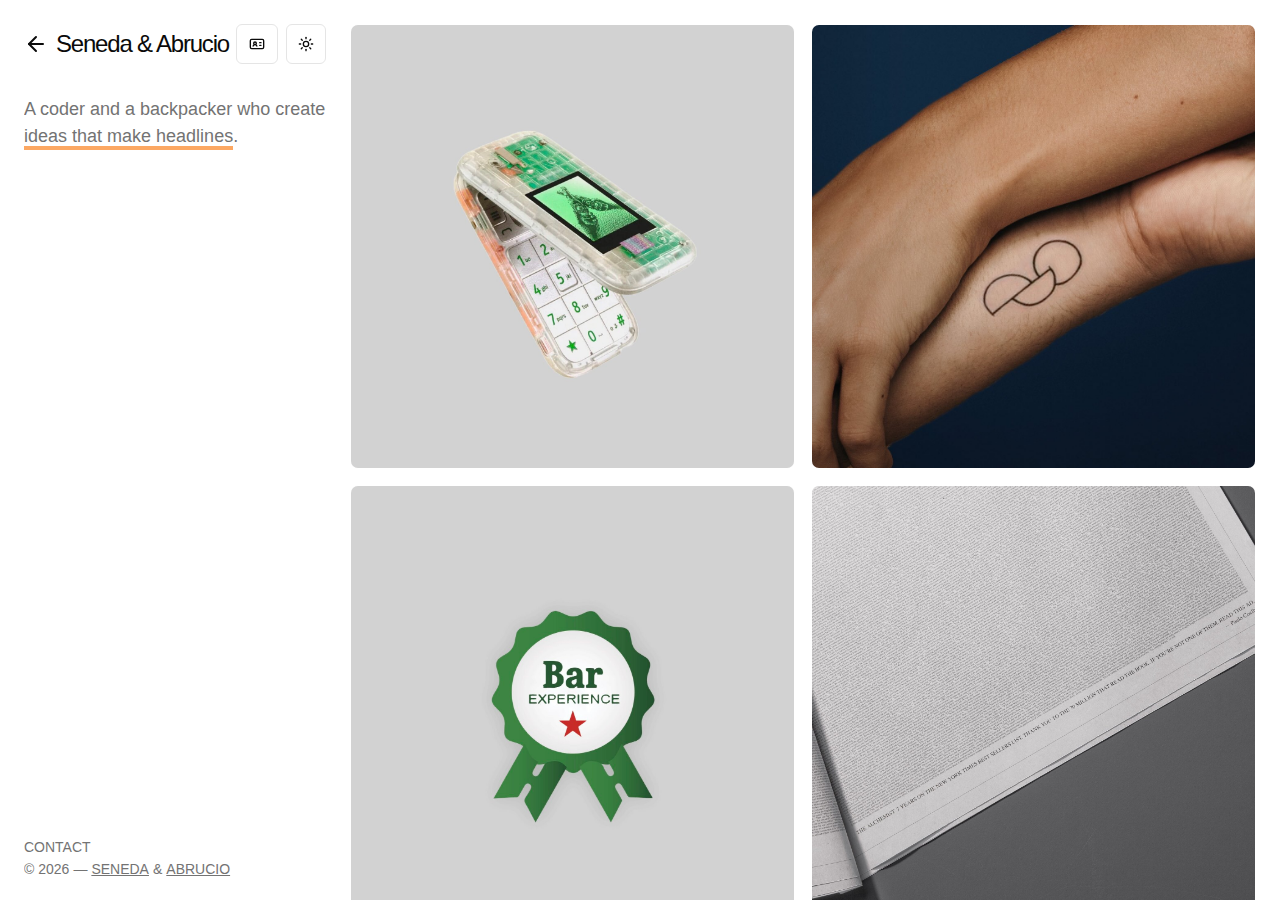
==== commit 18165820: "bonnnba" ====
--- a/index.html
+++ b/index.html
@@ -1 +1 @@
-<!DOCTYPE html><html lang="en"><head><meta charSet="utf-8"/><meta name="viewport" content="width=device-width, initial-scale=1"/><link rel="stylesheet" href="/_next/static/css/96fed3fef6065fd2.css" data-precedence="next"/><link rel="preload" as="script" fetchPriority="low" href="/_next/static/chunks/webpack-8b785e33a384d227.js"/><script src="/_next/static/chunks/fd9d1056-3750f1c68fb99acb.js" async=""></script><script src="/_next/static/chunks/117-06fb274a1547ac5c.js" async=""></script><script src="/_next/static/chunks/main-app-b24525a062d97cb7.js" async=""></script><script src="/_next/static/chunks/972-b2019802b076e131.js" async=""></script><script src="/_next/static/chunks/878-cc92f4311db73d84.js" async=""></script><script src="/_next/static/chunks/app/page-38058fd219864ffd.js" async=""></script><script src="/_next/static/chunks/639-99eb578b12400729.js" async=""></script><script src="/_next/static/chunks/app/layout-ecc2b38fb61f99a3.js" async=""></script><link rel="icon" href="/favicon.png" sizes="any"/><title>Abrucio &amp; Seneda</title><meta name="description" content="A coder and a backpacker who create ideas that make headlines."/><script src="/_next/static/chunks/polyfills-42372ed130431b0a.js" noModule=""></script></head><body class="max-h-[100dvh] overflow-hidden"><script>((e,t,r,n,o,a,i,l)=>{let s=document.documentElement,u=["light","dark"];function c(t){(Array.isArray(e)?e:[e]).forEach(e=>{let r="class"===e,n=r&&a?o.map(e=>a[e]||e):o;r?(s.classList.remove(...n),s.classList.add(t)):s.setAttribute(e,t)}),l&&u.includes(t)&&(s.style.colorScheme=t)}if(n)c(n);else try{let e=localStorage.getItem(t)||r,n=i&&"system"===e?window.matchMedia("(prefers-color-scheme: dark)").matches?"dark":"light":e;c(n)}catch(e){}})("class","theme","system",null,["light","dark"],null,true,true)</script><div class="min-h-[100dvh] max-h-[100dvh] bg-background text-foreground overflow-hidden"><div class="grid lg:grid lg:grid-cols-[350px_1fr]"><div class="h-full px-6 lg:pr-0 pr-4 hidden lg:block lg:h-[100dvh] lg:sticky lg:top-0 lg:overflow-y-auto"><div dir="ltr" class="relative overflow-hidden h-full lg:pr-6" style="position:relative;--radix-scroll-area-corner-width:0px;--radix-scroll-area-corner-height:0px"><style>[data-radix-scroll-area-viewport]{scrollbar-width:none;-ms-overflow-style:none;-webkit-overflow-scrolling:touch;}[data-radix-scroll-area-viewport]::-webkit-scrollbar{display:none}</style><div data-radix-scroll-area-viewport="" class="h-full w-full rounded-[inherit]" style="overflow-x:hidden;overflow-y:hidden"><div style="min-width:100%;display:table"><div class="py-6"><div class="relative flex justify-between items-start mb-4 w-full "><div><h2 class="text-2xl leading-none mt-2 tracking-tight">Abrucio &amp; Seneda</h2><p class="text-muted-foreground/50 text-sm uppercase mt-1 opacity-0">—</p></div><div class="flex items-center gap-2"><a href="/about"><button class="inline-flex items-center justify-center gap-2 whitespace-nowrap rounded-md text-sm font-medium ring-offset-background transition-colors focus-visible:outline-none focus-visible:ring-2 focus-visible:ring-ring focus-visible:ring-offset-2 disabled:pointer-events-none disabled:opacity-50 [&amp;_svg]:pointer-events-none [&amp;_svg]:size-4 [&amp;_svg]:shrink-0 border border-input bg-background hover:bg-accent hover:text-accent-foreground h-10 py-2 px-3 tracking-tighter">About</button></a></div></div><section class="mt-0 mb-6 grid gap-6 "><div class="text-muted-foreground text-lg text-balance leading-normal"><p class="whitespace-nowrap">A coder and a backpacker who create<!-- --> <br class="block sm:hidden lg:block"/><button type="button" aria-haspopup="dialog" aria-expanded="false" aria-controls="radix-:Rhkmkq:" data-state="closed" rel="noopener noreferrer" class="cursor-pointer"><span class="border-b-4 border-orange-400/80 hover:border-orange-900 dark:hover:border-orange-400 hover:text-foreground">ideas that make headlines</span>.</button></p></div></section><div class="absolute bottom-0 left-0 w-full hidden lg:flex bg-background py-6 "><div class="text-muted-foreground text-sm leading-none"><p class="mb-2 cursor-pointer hover:text-foreground uppercase" type="button" aria-haspopup="dialog" aria-expanded="false" aria-controls="radix-:R1smkq:" data-state="closed">Contact</p><div class="flex gap-1 uppercase"><p>© <!-- -->2025</p><p>—</p><a class="hover:text-foreground transition-colors underline" href="https://gabrucio.com/">Abrucio</a><p>&amp;</p><a class="hover:text-foreground transition-colors underline" href="https://isaque.me/">Seneda</a></div></div></div></div></div></div></div></div><div class="h-full sm:overflow-y-auto"><div dir="ltr" class="relative overflow-hidden h-[100dvh] px-6 lg:pl-0" style="position:relative;--radix-scroll-area-corner-width:0px;--radix-scroll-area-corner-height:0px"><style>[data-radix-scroll-area-viewport]{scrollbar-width:none;-ms-overflow-style:none;-webkit-overflow-scrolling:touch;}[data-radix-scroll-area-viewport]::-webkit-scrollbar{display:none}</style><div data-radix-scroll-area-viewport="" class="h-full w-full rounded-[inherit]" style="overflow-x:hidden;overflow-y:hidden"><div style="min-width:100%;display:table"><div class="relative flex justify-between items-start mb-4 w-full lg:hidden sticky -top-2 pt-6 bg-background z-40"><div><h2 class="text-2xl leading-none mt-2 tracking-tight">Abrucio &amp; Seneda</h2><p class="text-muted-foreground/50 text-sm uppercase mt-1 opacity-0">—</p></div><div class="flex items-center gap-2"><a href="/about"><button class="inline-flex items-center justify-center gap-2 whitespace-nowrap rounded-md text-sm font-medium ring-offset-background transition-colors focus-visible:outline-none focus-visible:ring-2 focus-visible:ring-ring focus-visible:ring-offset-2 disabled:pointer-events-none disabled:opacity-50 [&amp;_svg]:pointer-events-none [&amp;_svg]:size-4 [&amp;_svg]:shrink-0 border border-input bg-background hover:bg-accent hover:text-accent-foreground h-10 py-2 px-3 tracking-tighter">About</button></a></div></div><div class="pb-6 lg:py-6"><section class="mt-0 mb-6 grid gap-6 lg:hidden"><div class="text-muted-foreground text-lg text-balance leading-normal"><p class="whitespace-nowrap">A coder and a backpacker who create<!-- --> <br class="block sm:hidden lg:block"/><button type="button" aria-haspopup="dialog" aria-expanded="false" aria-controls="radix-:R25kqkq:" data-state="closed" rel="noopener noreferrer" class="cursor-pointer"><span class="border-b-4 border-orange-400/80 hover:border-orange-900 dark:hover:border-orange-400 hover:text-foreground">ideas that make headlines</span>.</button></p></div></section><div><section class="mx-auto"><div class="grid grid-cols-1 md:grid-cols-2 2xl:grid-cols-3 gap-4 z-10 2xl:h-[calc(100dvh-48px)] min-h-[600px]"><div class="relative aspect-square 2xl:aspect-auto bg-muted rounded-lg overflow-hidden group border border-background hover:border-muted leading-tight"><a href="/projects/boring-phone"><img alt="Boring Phone" loading="lazy" decoding="async" data-nimg="fill" class="object-cover group-hover:brightness-[0.2] transition-all duration-300" style="position:absolute;height:100%;width:100%;left:0;top:0;right:0;bottom:0;color:transparent" src="/images/thumb1.jpg"/><div class="absolute inset-0 flex gap-1 flex-col items-center justify-center opacity-0 group-hover:opacity-100 transition-opacity duration-300"><h3 class="text-white text-center font-semibold">Boring Phone</h3><p class="text-xs font-light text-gray-400 uppercase">Heineken<!-- --> · <!-- -->2024</p></div></a></div><div class="relative aspect-square 2xl:aspect-auto bg-muted rounded-lg overflow-hidden group border border-background hover:border-muted leading-tight"><a href="/projects/optink"><img alt="#Optink" loading="lazy" decoding="async" data-nimg="fill" class="object-cover group-hover:brightness-[0.2] transition-all duration-300" style="position:absolute;height:100%;width:100%;left:0;top:0;right:0;bottom:0;color:transparent" src="/images/thumb2.jpg"/><div class="absolute inset-0 flex gap-1 flex-col items-center justify-center opacity-0 group-hover:opacity-100 transition-opacity duration-300"><h3 class="text-white text-center font-semibold">#Optink</h3><p class="text-xs font-light text-gray-400 uppercase">Junge Helden<!-- --> · <!-- -->2023</p></div></a></div><div class="relative aspect-square 2xl:aspect-auto bg-muted rounded-lg overflow-hidden group border border-background hover:border-muted leading-tight"><a href="/projects/bar-experience"><img alt="Bar Experience" loading="lazy" decoding="async" data-nimg="fill" class="object-cover group-hover:brightness-[0.2] transition-all duration-300" style="position:absolute;height:100%;width:100%;left:0;top:0;right:0;bottom:0;color:transparent" src="/images/thumb3.jpg"/><div class="absolute inset-0 flex gap-1 flex-col items-center justify-center opacity-0 group-hover:opacity-100 transition-opacity duration-300"><h3 class="text-white text-center font-semibold">Bar Experience</h3><p class="text-xs font-light text-gray-400 uppercase">Heineken<!-- --> · <!-- -->2023</p></div></a></div><div class="relative aspect-square 2xl:aspect-auto bg-muted rounded-lg overflow-hidden group border border-background hover:border-muted leading-tight"><a href="/projects/nyt-coelho"><img alt="The Alchemist Ad" loading="lazy" decoding="async" data-nimg="fill" class="object-cover group-hover:brightness-[0.2] transition-all duration-300" style="position:absolute;height:100%;width:100%;left:0;top:0;right:0;bottom:0;color:transparent" src="/images/thumb4.jpg"/><div class="absolute inset-0 flex gap-1 flex-col items-center justify-center opacity-0 group-hover:opacity-100 transition-opacity duration-300"><h3 class="text-white text-center font-semibold">The Alchemist Ad</h3><p class="text-xs font-light text-gray-400 uppercase">Paulo Coelho<!-- --> · <!-- -->2015</p></div></a></div><div class="relative aspect-square 2xl:aspect-auto bg-muted rounded-lg overflow-hidden group border border-background hover:border-muted leading-tight"><a href="/projects/big-mac-can"><img alt="Big Mac Can" loading="lazy" decoding="async" data-nimg="fill" class="object-cover group-hover:brightness-[0.2] transition-all duration-300" style="position:absolute;height:100%;width:100%;left:0;top:0;right:0;bottom:0;color:transparent" src="/images/thumb5.jpg"/><div class="absolute inset-0 flex gap-1 flex-col items-center justify-center opacity-0 group-hover:opacity-100 transition-opacity duration-300"><h3 class="text-white text-center font-semibold">Big Mac Can</h3><p class="text-xs font-light text-gray-400 uppercase">McDonald&#x27;s + Coke<!-- --> · <!-- -->2018</p></div></a></div><div class="relative aspect-square 2xl:aspect-auto bg-muted rounded-lg overflow-hidden group border border-background hover:border-muted leading-tight"><a href="/projects/feed-peek"><img alt="Feed Peek" loading="lazy" decoding="async" data-nimg="fill" class="object-cover group-hover:brightness-[0.2] transition-all duration-300" style="position:absolute;height:100%;width:100%;left:0;top:0;right:0;bottom:0;color:transparent" src="/images/thumb6.jpg"/><div class="absolute inset-0 flex gap-1 flex-col items-center justify-center opacity-0 group-hover:opacity-100 transition-opacity duration-300"><h3 class="text-white text-center font-semibold">Feed Peek</h3><p class="text-xs font-light text-gray-400 uppercase">United Nations<!-- --> · <!-- -->2022</p></div></a></div></div></section></div><div class="absolute bottom-0 left-0 w-full relative lg:hidden mt-6"><div class="text-muted-foreground text-sm leading-none"><p class="mb-2 cursor-pointer hover:text-foreground uppercase" type="button" aria-haspopup="dialog" aria-expanded="false" aria-controls="radix-:R7kqkq:" data-state="closed">Contact</p><div class="flex gap-1 uppercase"><p>© <!-- -->2025</p><p>—</p><a class="hover:text-foreground transition-colors underline" href="https://gabrucio.com/">Abrucio</a><p>&amp;</p><a class="hover:text-foreground transition-colors underline" href="https://isaque.me/">Seneda</a></div></div></div></div></div></div></div></div></div></div><script src="/_next/static/chunks/webpack-8b785e33a384d227.js" async=""></script><script>(self.__next_f=self.__next_f||[]).push([0]);self.__next_f.push([2,null])</script><script>self.__next_f.push([1,"1:HL[\"/_next/static/css/96fed3fef6065fd2.css\",\"style\"]\n"])</script><script>self.__next_f.push([1,"2:I[2846,[],\"\"]\n4:I[2972,[\"972\",\"static/chunks/972-b2019802b076e131.js\",\"878\",\"static/chunks/878-cc92f4311db73d84.js\",\"931\",\"static/chunks/app/page-38058fd219864ffd.js\"],\"\"]\n5:I[5878,[\"972\",\"static/chunks/972-b2019802b076e131.js\",\"878\",\"static/chunks/878-cc92f4311db73d84.js\",\"931\",\"static/chunks/app/page-38058fd219864ffd.js\"],\"Image\"]\n6:I[3403,[\"972\",\"static/chunks/972-b2019802b076e131.js\",\"878\",\"static/chunks/878-cc92f4311db73d84.js\",\"639\",\"static/chunks/639-99eb578b12400729.js\",\"185\",\"static/chunks/app/layout-ecc2b38fb61f99a3.js\"],\"default\",1]\n7:I[4707,[],\"\"]\n8:I[6423,[],\"\"]\na:I[1060,[],\"\"]\nb:[]\n"])</script><script>self.__next_f.push([1,"0:[\"$\",\"$L2\",null,{\"buildId\":\"1W7KRR5V_C3_GyIRfhZpo\",\"assetPrefix\":\"\",\"urlParts\":[\"\",\"\"],\"initialTree\":[\"\",{\"children\":[\"__PAGE__\",{}]},\"$undefined\",\"$undefined\",true],\"initialSeedData\":[\"\",{\"children\":[\"__PAGE__\",{},[[\"$L3\",[\"$\",\"div\",null,{\"children\":[\"$\",\"section\",null,{\"className\":\"mx-auto\",\"children\":[\"$\",\"div\",null,{\"className\":\"grid grid-cols-1 md:grid-cols-2 2xl:grid-cols-3 gap-4 z-10 2xl:h-[calc(100dvh-48px)] min-h-[600px]\",\"children\":[[\"$\",\"div\",null,{\"className\":\"relative aspect-square 2xl:aspect-auto bg-muted rounded-lg overflow-hidden group border border-background hover:border-muted leading-tight\",\"children\":[\"$\",\"$L4\",null,{\"href\":\"/projects/boring-phone\",\"children\":[[\"$\",\"$L5\",null,{\"src\":\"/images/thumb1.jpg\",\"alt\":\"Boring Phone\",\"fill\":true,\"className\":\"object-cover group-hover:brightness-[0.2] transition-all duration-300\"}],[\"$\",\"div\",null,{\"className\":\"absolute inset-0 flex gap-1 flex-col items-center justify-center opacity-0 group-hover:opacity-100 transition-opacity duration-300\",\"children\":[[\"$\",\"h3\",null,{\"className\":\"text-white text-center font-semibold\",\"children\":\"Boring Phone\"}],[\"$\",\"p\",null,{\"className\":\"text-xs font-light text-gray-400 uppercase\",\"children\":[\"Heineken\",\" · \",\"2024\"]}]]}]]}]}],[\"$\",\"div\",null,{\"className\":\"relative aspect-square 2xl:aspect-auto bg-muted rounded-lg overflow-hidden group border border-background hover:border-muted leading-tight\",\"children\":[\"$\",\"$L4\",null,{\"href\":\"/projects/optink\",\"children\":[[\"$\",\"$L5\",null,{\"src\":\"/images/thumb2.jpg\",\"alt\":\"#Optink\",\"fill\":true,\"className\":\"object-cover group-hover:brightness-[0.2] transition-all duration-300\"}],[\"$\",\"div\",null,{\"className\":\"absolute inset-0 flex gap-1 flex-col items-center justify-center opacity-0 group-hover:opacity-100 transition-opacity duration-300\",\"children\":[[\"$\",\"h3\",null,{\"className\":\"text-white text-center font-semibold\",\"children\":\"#Optink\"}],[\"$\",\"p\",null,{\"className\":\"text-xs font-light text-gray-400 uppercase\",\"children\":[\"Junge Helden\",\" · \",\"2023\"]}]]}]]}]}],[\"$\",\"div\",null,{\"className\":\"relative aspect-square 2xl:aspect-auto bg-muted rounded-lg overflow-hidden group border border-background hover:border-muted leading-tight\",\"children\":[\"$\",\"$L4\",null,{\"href\":\"/projects/bar-experience\",\"children\":[[\"$\",\"$L5\",null,{\"src\":\"/images/thumb3.jpg\",\"alt\":\"Bar Experience\",\"fill\":true,\"className\":\"object-cover group-hover:brightness-[0.2] transition-all duration-300\"}],[\"$\",\"div\",null,{\"className\":\"absolute inset-0 flex gap-1 flex-col items-center justify-center opacity-0 group-hover:opacity-100 transition-opacity duration-300\",\"children\":[[\"$\",\"h3\",null,{\"className\":\"text-white text-center font-semibold\",\"children\":\"Bar Experience\"}],[\"$\",\"p\",null,{\"className\":\"text-xs font-light text-gray-400 uppercase\",\"children\":[\"Heineken\",\" · \",\"2023\"]}]]}]]}]}],[\"$\",\"div\",null,{\"className\":\"relative aspect-square 2xl:aspect-auto bg-muted rounded-lg overflow-hidden group border border-background hover:border-muted leading-tight\",\"children\":[\"$\",\"$L4\",null,{\"href\":\"/projects/nyt-coelho\",\"children\":[[\"$\",\"$L5\",null,{\"src\":\"/images/thumb4.jpg\",\"alt\":\"The Alchemist Ad\",\"fill\":true,\"className\":\"object-cover group-hover:brightness-[0.2] transition-all duration-300\"}],[\"$\",\"div\",null,{\"className\":\"absolute inset-0 flex gap-1 flex-col items-center justify-center opacity-0 group-hover:opacity-100 transition-opacity duration-300\",\"children\":[[\"$\",\"h3\",null,{\"className\":\"text-white text-center font-semibold\",\"children\":\"The Alchemist Ad\"}],[\"$\",\"p\",null,{\"className\":\"text-xs font-light text-gray-400 uppercase\",\"children\":[\"Paulo Coelho\",\" · \",\"2015\"]}]]}]]}]}],[\"$\",\"div\",null,{\"className\":\"relative aspect-square 2xl:aspect-auto bg-muted rounded-lg overflow-hidden group border border-background hover:border-muted leading-tight\",\"children\":[\"$\",\"$L4\",null,{\"href\":\"/projects/big-mac-can\",\"children\":[[\"$\",\"$L5\",null,{\"src\":\"/images/thumb5.jpg\",\"alt\":\"Big Mac Can\",\"fill\":true,\"className\":\"object-cover group-hover:brightness-[0.2] transition-all duration-300\"}],[\"$\",\"div\",null,{\"className\":\"absolute inset-0 flex gap-1 flex-col items-center justify-center opacity-0 group-hover:opacity-100 transition-opacity duration-300\",\"children\":[[\"$\",\"h3\",null,{\"className\":\"text-white text-center font-semibold\",\"children\":\"Big Mac Can\"}],[\"$\",\"p\",null,{\"className\":\"text-xs font-light text-gray-400 uppercase\",\"children\":[\"McDonald's + Coke\",\" · \",\"2018\"]}]]}]]}]}],[\"$\",\"div\",null,{\"className\":\"relative aspect-square 2xl:aspect-auto bg-muted rounded-lg overflow-hidden group border border-background hover:border-muted leading-tight\",\"children\":[\"$\",\"$L4\",null,{\"href\":\"/projects/feed-peek\",\"children\":[[\"$\",\"$L5\",null,{\"src\":\"/images/thumb6.jpg\",\"alt\":\"Feed Peek\",\"fill\":true,\"className\":\"object-cover group-hover:brightness-[0.2] transition-all duration-300\"}],[\"$\",\"div\",null,{\"className\":\"absolute inset-0 flex gap-1 flex-col items-center justify-center opacity-0 group-hover:opacity-100 transition-opacity duration-300\",\"children\":[[\"$\",\"h3\",null,{\"className\":\"text-white text-center font-semibold\",\"children\":\"Feed Peek\"}],[\"$\",\"p\",null,{\"className\":\"text-xs font-light text-gray-400 uppercase\",\"children\":[\"United Nations\",\" · \",\"2022\"]}]]}]]}]}]]}]}]}],null],null],null]},[[[[\"$\",\"link\",\"0\",{\"rel\":\"stylesheet\",\"href\":\"/_next/static/css/96fed3fef6065fd2.css\",\"precedence\":\"next\",\"crossOrigin\":\"$undefined\"}]],[\"$\",\"$L6\",null,{\"children\":[\"$\",\"$L7\",null,{\"parallelRouterKey\":\"children\",\"segmentPath\":[\"children\"],\"error\":\"$undefined\",\"errorStyles\":\"$undefined\",\"errorScripts\":\"$undefined\",\"template\":[\"$\",\"$L8\",null,{}],\"templateStyles\":\"$undefined\",\"templateScripts\":\"$undefined\",\"notFound\":[\"$\",\"div\",null,{\"className\":\"flex flex-col justify-center items-center w-full h-[70dvh] lg:h-[calc(100dvh-48px)] rounded-lg bg-muted-foreground/5 p-6\",\"children\":[[\"$\",\"p\",null,{\"className\":\"text-muted-foreground text-center text-balance\",\"children\":\"The project you're looking for doesn't exist.\"}],[\"$\",\"$L4\",null,{\"href\":\"/\",\"children\":[\"$\",\"button\",null,{\"className\":\"inline-flex items-center justify-center gap-2 whitespace-nowrap rounded-md text-sm font-medium ring-offset-background transition-colors focus-visible:outline-none focus-visible:ring-2 focus-visible:ring-ring focus-visible:ring-offset-2 disabled:pointer-events-none disabled:opacity-50 [\u0026_svg]:pointer-events-none [\u0026_svg]:size-4 [\u0026_svg]:shrink-0 bg-primary text-primary-foreground hover:bg-primary/90 h-10 px-4 py-2 mt-4\",\"children\":[[\"$\",\"svg\",null,{\"xmlns\":\"http://www.w3.org/2000/svg\",\"width\":24,\"height\":24,\"viewBox\":\"0 0 24 24\",\"fill\":\"none\",\"stroke\":\"currentColor\",\"strokeWidth\":2,\"strokeLinecap\":\"round\",\"strokeLinejoin\":\"round\",\"className\":\"lucide lucide-arrow-left\",\"children\":[[\"$\",\"path\",\"1l729n\",{\"d\":\"m12 19-7-7 7-7\"}],[\"$\",\"path\",\"x3x0zl\",{\"d\":\"M19 12H5\"}],\"$undefined\"]}],\"Go back home\"]}]}]]}],\"notFoundStyles\":[]}],\"params\":{}}]],null],null],\"couldBeIntercepted\":false,\"initialHead\":[null,\"$L9\"],\"globalErrorComponent\":\"$a\",\"missingSlots\":\"$Wb\"}]\n"])</script><script>self.__next_f.push([1,"9:[[\"$\",\"meta\",\"0\",{\"name\":\"viewport\",\"content\":\"width=device-width, initial-scale=1\"}],[\"$\",\"meta\",\"1\",{\"charSet\":\"utf-8\"}]]\n3:null\n"])</script></body></html>+<!DOCTYPE html><html lang="en"><head><meta charSet="utf-8"/><meta name="viewport" content="width=device-width, initial-scale=1"/><link rel="stylesheet" href="/_next/static/css/486849e725381c02.css" data-precedence="next"/><link rel="preload" as="script" fetchPriority="low" href="/_next/static/chunks/webpack-8b785e33a384d227.js"/><script src="/_next/static/chunks/fd9d1056-3750f1c68fb99acb.js" async=""></script><script src="/_next/static/chunks/117-06fb274a1547ac5c.js" async=""></script><script src="/_next/static/chunks/main-app-b24525a062d97cb7.js" async=""></script><script src="/_next/static/chunks/972-b2019802b076e131.js" async=""></script><script src="/_next/static/chunks/app/not-found-b292befb576e6676.js" async=""></script><script src="/_next/static/chunks/878-cc92f4311db73d84.js" async=""></script><script src="/_next/static/chunks/app/page-38058fd219864ffd.js" async=""></script><script src="/_next/static/chunks/639-99eb578b12400729.js" async=""></script><script src="/_next/static/chunks/app/layout-83673344d3af7200.js" async=""></script><link rel="icon" href="/favicon.png" sizes="any"/><title>Seneda &amp; Abrucio</title><meta name="description" content="A coder and a backpacker who create ideas that make headlines."/><script src="/_next/static/chunks/polyfills-42372ed130431b0a.js" noModule=""></script></head><body class="max-h-[100dvh] overflow-hidden"><script>((e,t,r,n,o,a,i,l)=>{let s=document.documentElement,u=["light","dark"];function c(t){(Array.isArray(e)?e:[e]).forEach(e=>{let r="class"===e,n=r&&a?o.map(e=>a[e]||e):o;r?(s.classList.remove(...n),s.classList.add(t)):s.setAttribute(e,t)}),l&&u.includes(t)&&(s.style.colorScheme=t)}if(n)c(n);else try{let e=localStorage.getItem(t)||r,n=i&&"system"===e?window.matchMedia("(prefers-color-scheme: dark)").matches?"dark":"light":e;c(n)}catch(e){}})("class","theme","system",null,["light","dark"],null,true,true)</script><div class="min-h-[100dvh] max-h-[100dvh] bg-background text-foreground overflow-hidden"><div class="grid lg:grid lg:grid-cols-[350px_1fr]"><div class="h-full px-6 lg:pr-0 pr-4 hidden lg:block lg:h-[100dvh] lg:sticky lg:top-0 lg:overflow-y-auto"><div dir="ltr" class="relative overflow-hidden h-full lg:pr-6" style="position:relative;--radix-scroll-area-corner-width:0px;--radix-scroll-area-corner-height:0px"><style>[data-radix-scroll-area-viewport]{scrollbar-width:none;-ms-overflow-style:none;-webkit-overflow-scrolling:touch;}[data-radix-scroll-area-viewport]::-webkit-scrollbar{display:none}</style><div data-radix-scroll-area-viewport="" class="h-full w-full rounded-[inherit]" style="overflow-x:hidden;overflow-y:hidden"><div style="min-width:100%;display:table"><div class="py-6"><div class="relative flex justify-between items-start mb-4 w-full "><div><h2 class="text-2xl leading-none mt-2 tracking-tight">Seneda<span class="px-1">&amp;</span>Abrucio</h2><p class="text-muted-foreground/50 text-sm uppercase mt-1 opacity-0">—</p></div><div class="flex items-center gap-2"><a href="/about"><button class="inline-flex items-center justify-center gap-2 whitespace-nowrap rounded-md text-sm font-medium ring-offset-background transition-colors focus-visible:outline-none focus-visible:ring-2 focus-visible:ring-ring focus-visible:ring-offset-2 disabled:pointer-events-none disabled:opacity-50 [&amp;_svg]:pointer-events-none [&amp;_svg]:size-4 [&amp;_svg]:shrink-0 border border-input bg-background hover:bg-accent hover:text-accent-foreground h-10 py-2 px-3 tracking-tighter">About</button></a></div></div><section class="mt-0 mb-6 grid gap-6 "><div class="text-muted-foreground text-lg text-balance leading-normal"><p class="whitespace-nowrap">A coder and a backpacker who create<!-- --> <br class="block sm:hidden lg:block"/><button type="button" aria-haspopup="dialog" aria-expanded="false" aria-controls="radix-:Rhkmkq:" data-state="closed" rel="noopener noreferrer" class="cursor-pointer"><span class="border-b-4 border-orange-400/80 hover:border-orange-900 dark:hover:border-orange-400 hover:text-foreground">ideas that make headlines</span>.</button></p></div></section><div class="absolute bottom-0 left-0 w-full hidden lg:flex bg-background py-6 "><div class="text-muted-foreground text-sm leading-none"><p class="mb-2 cursor-pointer hover:text-foreground uppercase" type="button" aria-haspopup="dialog" aria-expanded="false" aria-controls="radix-:R1smkq:" data-state="closed">Contact</p><div class="flex gap-1 uppercase"><p>© <!-- -->2025</p><p>—</p><a class="hover:text-foreground transition-colors underline" href="https://isaque.me/">Seneda</a><p>&amp;</p><a class="hover:text-foreground transition-colors underline" href="https://gabrucio.com/">Abrucio</a></div></div></div></div></div></div></div></div><div class="h-full sm:overflow-y-auto"><div dir="ltr" class="relative overflow-hidden h-[100dvh] px-6 lg:pl-0" style="position:relative;--radix-scroll-area-corner-width:0px;--radix-scroll-area-corner-height:0px"><style>[data-radix-scroll-area-viewport]{scrollbar-width:none;-ms-overflow-style:none;-webkit-overflow-scrolling:touch;}[data-radix-scroll-area-viewport]::-webkit-scrollbar{display:none}</style><div data-radix-scroll-area-viewport="" class="h-full w-full rounded-[inherit]" style="overflow-x:hidden;overflow-y:hidden"><div style="min-width:100%;display:table"><div class="relative flex justify-between items-start mb-4 w-full lg:hidden sticky -top-2 pt-6 bg-background z-40"><div><h2 class="text-2xl leading-none mt-2 tracking-tight">Seneda<span class="px-1">&amp;</span>Abrucio</h2><p class="text-muted-foreground/50 text-sm uppercase mt-1 opacity-0">—</p></div><div class="flex items-center gap-2"><a href="/about"><button class="inline-flex items-center justify-center gap-2 whitespace-nowrap rounded-md text-sm font-medium ring-offset-background transition-colors focus-visible:outline-none focus-visible:ring-2 focus-visible:ring-ring focus-visible:ring-offset-2 disabled:pointer-events-none disabled:opacity-50 [&amp;_svg]:pointer-events-none [&amp;_svg]:size-4 [&amp;_svg]:shrink-0 border border-input bg-background hover:bg-accent hover:text-accent-foreground h-10 py-2 px-3 tracking-tighter">About</button></a></div></div><div class="pb-6 lg:py-6"><section class="mt-0 mb-6 grid gap-6 lg:hidden"><div class="text-muted-foreground text-lg text-balance leading-normal"><p class="whitespace-nowrap">A coder and a backpacker who create<!-- --> <br class="block sm:hidden lg:block"/><button type="button" aria-haspopup="dialog" aria-expanded="false" aria-controls="radix-:R25kqkq:" data-state="closed" rel="noopener noreferrer" class="cursor-pointer"><span class="border-b-4 border-orange-400/80 hover:border-orange-900 dark:hover:border-orange-400 hover:text-foreground">ideas that make headlines</span>.</button></p></div></section><div><section class="mx-auto"><div class="grid grid-cols-1 md:grid-cols-2 2xl:grid-cols-3 gap-4 z-10 2xl:h-[calc(100dvh-48px)] min-h-[600px]"><div class="relative aspect-square 2xl:aspect-auto bg-muted rounded-lg overflow-hidden group border border-background hover:border-muted leading-tight"><a href="/projects/boring-phone"><img alt="Boring Phone" loading="lazy" decoding="async" data-nimg="fill" class="object-cover group-hover:brightness-[0.2] transition-all duration-300" style="position:absolute;height:100%;width:100%;left:0;top:0;right:0;bottom:0;color:transparent" src="/images/thumb1.jpg"/><div class="absolute inset-0 flex gap-1 flex-col items-center justify-center opacity-0 group-hover:opacity-100 transition-opacity duration-300"><h3 class="text-white text-center font-semibold">Boring Phone</h3><p class="text-xs font-light text-gray-400 uppercase">Heineken<!-- --> · <!-- -->2024</p></div></a></div><div class="relative aspect-square 2xl:aspect-auto bg-muted rounded-lg overflow-hidden group border border-background hover:border-muted leading-tight"><a href="/projects/optink"><img alt="#Optink" loading="lazy" decoding="async" data-nimg="fill" class="object-cover group-hover:brightness-[0.2] transition-all duration-300" style="position:absolute;height:100%;width:100%;left:0;top:0;right:0;bottom:0;color:transparent" src="/images/thumb2.jpg"/><div class="absolute inset-0 flex gap-1 flex-col items-center justify-center opacity-0 group-hover:opacity-100 transition-opacity duration-300"><h3 class="text-white text-center font-semibold">#Optink</h3><p class="text-xs font-light text-gray-400 uppercase">Junge Helden<!-- --> · <!-- -->2023</p></div></a></div><div class="relative aspect-square 2xl:aspect-auto bg-muted rounded-lg overflow-hidden group border border-background hover:border-muted leading-tight"><a href="/projects/bar-experience"><img alt="Bar Experience" loading="lazy" decoding="async" data-nimg="fill" class="object-cover group-hover:brightness-[0.2] transition-all duration-300" style="position:absolute;height:100%;width:100%;left:0;top:0;right:0;bottom:0;color:transparent" src="/images/thumb3.jpg"/><div class="absolute inset-0 flex gap-1 flex-col items-center justify-center opacity-0 group-hover:opacity-100 transition-opacity duration-300"><h3 class="text-white text-center font-semibold">Bar Experience</h3><p class="text-xs font-light text-gray-400 uppercase">Heineken<!-- --> · <!-- -->2023</p></div></a></div><div class="relative aspect-square 2xl:aspect-auto bg-muted rounded-lg overflow-hidden group border border-background hover:border-muted leading-tight"><a href="/projects/nyt-coelho"><img alt="The Alchemist Ad" loading="lazy" decoding="async" data-nimg="fill" class="object-cover group-hover:brightness-[0.2] transition-all duration-300" style="position:absolute;height:100%;width:100%;left:0;top:0;right:0;bottom:0;color:transparent" src="/images/thumb4.jpg"/><div class="absolute inset-0 flex gap-1 flex-col items-center justify-center opacity-0 group-hover:opacity-100 transition-opacity duration-300"><h3 class="text-white text-center font-semibold">The Alchemist Ad</h3><p class="text-xs font-light text-gray-400 uppercase">Paulo Coelho<!-- --> · <!-- -->2015</p></div></a></div><div class="relative aspect-square 2xl:aspect-auto bg-muted rounded-lg overflow-hidden group border border-background hover:border-muted leading-tight"><a href="/projects/big-mac-can"><img alt="Big Mac Can" loading="lazy" decoding="async" data-nimg="fill" class="object-cover group-hover:brightness-[0.2] transition-all duration-300" style="position:absolute;height:100%;width:100%;left:0;top:0;right:0;bottom:0;color:transparent" src="/images/thumb5.jpg"/><div class="absolute inset-0 flex gap-1 flex-col items-center justify-center opacity-0 group-hover:opacity-100 transition-opacity duration-300"><h3 class="text-white text-center font-semibold">Big Mac Can</h3><p class="text-xs font-light text-gray-400 uppercase">McDonald&#x27;s + Coke<!-- --> · <!-- -->2018</p></div></a></div><div class="relative aspect-square 2xl:aspect-auto bg-muted rounded-lg overflow-hidden group border border-background hover:border-muted leading-tight"><a href="/projects/feed-peek"><img alt="Feed Peek" loading="lazy" decoding="async" data-nimg="fill" class="object-cover group-hover:brightness-[0.2] transition-all duration-300" style="position:absolute;height:100%;width:100%;left:0;top:0;right:0;bottom:0;color:transparent" src="/images/thumb6.jpg"/><div class="absolute inset-0 flex gap-1 flex-col items-center justify-center opacity-0 group-hover:opacity-100 transition-opacity duration-300"><h3 class="text-white text-center font-semibold">Feed Peek</h3><p class="text-xs font-light text-gray-400 uppercase">United Nations<!-- --> · <!-- -->2022</p></div></a></div></div></section></div><div class="absolute bottom-0 left-0 w-full relative lg:hidden mt-6"><div class="text-muted-foreground text-sm leading-none"><p class="mb-2 cursor-pointer hover:text-foreground uppercase" type="button" aria-haspopup="dialog" aria-expanded="false" aria-controls="radix-:R7kqkq:" data-state="closed">Contact</p><div class="flex gap-1 uppercase"><p>© <!-- -->2025</p><p>—</p><a class="hover:text-foreground transition-colors underline" href="https://isaque.me/">Seneda</a><p>&amp;</p><a class="hover:text-foreground transition-colors underline" href="https://gabrucio.com/">Abrucio</a></div></div></div></div></div></div></div></div></div></div><script src="/_next/static/chunks/webpack-8b785e33a384d227.js" async=""></script><script>(self.__next_f=self.__next_f||[]).push([0]);self.__next_f.push([2,null])</script><script>self.__next_f.push([1,"1:HL[\"/_next/static/css/486849e725381c02.css\",\"style\"]\n"])</script><script>self.__next_f.push([1,"2:I[2846,[],\"\"]\n4:I[2972,[\"972\",\"static/chunks/972-b2019802b076e131.js\",\"160\",\"static/chunks/app/not-found-b292befb576e6676.js\"],\"\"]\n5:I[5878,[\"972\",\"static/chunks/972-b2019802b076e131.js\",\"878\",\"static/chunks/878-cc92f4311db73d84.js\",\"931\",\"static/chunks/app/page-38058fd219864ffd.js\"],\"Image\"]\n6:I[3403,[\"972\",\"static/chunks/972-b2019802b076e131.js\",\"878\",\"static/chunks/878-cc92f4311db73d84.js\",\"639\",\"static/chunks/639-99eb578b12400729.js\",\"185\",\"static/chunks/app/layout-83673344d3af7200.js\"],\"default\",1]\n7:I[4707,[],\"\"]\n8:I[6423,[],\"\"]\na:I[1060,[],\"\"]\nb:[]\n"])</script><script>self.__next_f.push([1,"0:[\"$\",\"$L2\",null,{\"buildId\":\"KHctZVTCrBYuvvnzJ-Gpx\",\"assetPrefix\":\"\",\"urlParts\":[\"\",\"\"],\"initialTree\":[\"\",{\"children\":[\"__PAGE__\",{}]},\"$undefined\",\"$undefined\",true],\"initialSeedData\":[\"\",{\"children\":[\"__PAGE__\",{},[[\"$L3\",[\"$\",\"div\",null,{\"children\":[\"$\",\"section\",null,{\"className\":\"mx-auto\",\"children\":[\"$\",\"div\",null,{\"className\":\"grid grid-cols-1 md:grid-cols-2 2xl:grid-cols-3 gap-4 z-10 2xl:h-[calc(100dvh-48px)] min-h-[600px]\",\"children\":[[\"$\",\"div\",null,{\"className\":\"relative aspect-square 2xl:aspect-auto bg-muted rounded-lg overflow-hidden group border border-background hover:border-muted leading-tight\",\"children\":[\"$\",\"$L4\",null,{\"href\":\"/projects/boring-phone\",\"children\":[[\"$\",\"$L5\",null,{\"src\":\"/images/thumb1.jpg\",\"alt\":\"Boring Phone\",\"fill\":true,\"className\":\"object-cover group-hover:brightness-[0.2] transition-all duration-300\"}],[\"$\",\"div\",null,{\"className\":\"absolute inset-0 flex gap-1 flex-col items-center justify-center opacity-0 group-hover:opacity-100 transition-opacity duration-300\",\"children\":[[\"$\",\"h3\",null,{\"className\":\"text-white text-center font-semibold\",\"children\":\"Boring Phone\"}],[\"$\",\"p\",null,{\"className\":\"text-xs font-light text-gray-400 uppercase\",\"children\":[\"Heineken\",\" · \",\"2024\"]}]]}]]}]}],[\"$\",\"div\",null,{\"className\":\"relative aspect-square 2xl:aspect-auto bg-muted rounded-lg overflow-hidden group border border-background hover:border-muted leading-tight\",\"children\":[\"$\",\"$L4\",null,{\"href\":\"/projects/optink\",\"children\":[[\"$\",\"$L5\",null,{\"src\":\"/images/thumb2.jpg\",\"alt\":\"#Optink\",\"fill\":true,\"className\":\"object-cover group-hover:brightness-[0.2] transition-all duration-300\"}],[\"$\",\"div\",null,{\"className\":\"absolute inset-0 flex gap-1 flex-col items-center justify-center opacity-0 group-hover:opacity-100 transition-opacity duration-300\",\"children\":[[\"$\",\"h3\",null,{\"className\":\"text-white text-center font-semibold\",\"children\":\"#Optink\"}],[\"$\",\"p\",null,{\"className\":\"text-xs font-light text-gray-400 uppercase\",\"children\":[\"Junge Helden\",\" · \",\"2023\"]}]]}]]}]}],[\"$\",\"div\",null,{\"className\":\"relative aspect-square 2xl:aspect-auto bg-muted rounded-lg overflow-hidden group border border-background hover:border-muted leading-tight\",\"children\":[\"$\",\"$L4\",null,{\"href\":\"/projects/bar-experience\",\"children\":[[\"$\",\"$L5\",null,{\"src\":\"/images/thumb3.jpg\",\"alt\":\"Bar Experience\",\"fill\":true,\"className\":\"object-cover group-hover:brightness-[0.2] transition-all duration-300\"}],[\"$\",\"div\",null,{\"className\":\"absolute inset-0 flex gap-1 flex-col items-center justify-center opacity-0 group-hover:opacity-100 transition-opacity duration-300\",\"children\":[[\"$\",\"h3\",null,{\"className\":\"text-white text-center font-semibold\",\"children\":\"Bar Experience\"}],[\"$\",\"p\",null,{\"className\":\"text-xs font-light text-gray-400 uppercase\",\"children\":[\"Heineken\",\" · \",\"2023\"]}]]}]]}]}],[\"$\",\"div\",null,{\"className\":\"relative aspect-square 2xl:aspect-auto bg-muted rounded-lg overflow-hidden group border border-background hover:border-muted leading-tight\",\"children\":[\"$\",\"$L4\",null,{\"href\":\"/projects/nyt-coelho\",\"children\":[[\"$\",\"$L5\",null,{\"src\":\"/images/thumb4.jpg\",\"alt\":\"The Alchemist Ad\",\"fill\":true,\"className\":\"object-cover group-hover:brightness-[0.2] transition-all duration-300\"}],[\"$\",\"div\",null,{\"className\":\"absolute inset-0 flex gap-1 flex-col items-center justify-center opacity-0 group-hover:opacity-100 transition-opacity duration-300\",\"children\":[[\"$\",\"h3\",null,{\"className\":\"text-white text-center font-semibold\",\"children\":\"The Alchemist Ad\"}],[\"$\",\"p\",null,{\"className\":\"text-xs font-light text-gray-400 uppercase\",\"children\":[\"Paulo Coelho\",\" · \",\"2015\"]}]]}]]}]}],[\"$\",\"div\",null,{\"className\":\"relative aspect-square 2xl:aspect-auto bg-muted rounded-lg overflow-hidden group border border-background hover:border-muted leading-tight\",\"children\":[\"$\",\"$L4\",null,{\"href\":\"/projects/big-mac-can\",\"children\":[[\"$\",\"$L5\",null,{\"src\":\"/images/thumb5.jpg\",\"alt\":\"Big Mac Can\",\"fill\":true,\"className\":\"object-cover group-hover:brightness-[0.2] transition-all duration-300\"}],[\"$\",\"div\",null,{\"className\":\"absolute inset-0 flex gap-1 flex-col items-center justify-center opacity-0 group-hover:opacity-100 transition-opacity duration-300\",\"children\":[[\"$\",\"h3\",null,{\"className\":\"text-white text-center font-semibold\",\"children\":\"Big Mac Can\"}],[\"$\",\"p\",null,{\"className\":\"text-xs font-light text-gray-400 uppercase\",\"children\":[\"McDonald's + Coke\",\" · \",\"2018\"]}]]}]]}]}],[\"$\",\"div\",null,{\"className\":\"relative aspect-square 2xl:aspect-auto bg-muted rounded-lg overflow-hidden group border border-background hover:border-muted leading-tight\",\"children\":[\"$\",\"$L4\",null,{\"href\":\"/projects/feed-peek\",\"children\":[[\"$\",\"$L5\",null,{\"src\":\"/images/thumb6.jpg\",\"alt\":\"Feed Peek\",\"fill\":true,\"className\":\"object-cover group-hover:brightness-[0.2] transition-all duration-300\"}],[\"$\",\"div\",null,{\"className\":\"absolute inset-0 flex gap-1 flex-col items-center justify-center opacity-0 group-hover:opacity-100 transition-opacity duration-300\",\"children\":[[\"$\",\"h3\",null,{\"className\":\"text-white text-center font-semibold\",\"children\":\"Feed Peek\"}],[\"$\",\"p\",null,{\"className\":\"text-xs font-light text-gray-400 uppercase\",\"children\":[\"United Nations\",\" · \",\"2022\"]}]]}]]}]}]]}]}]}],null],null],null]},[[[[\"$\",\"link\",\"0\",{\"rel\":\"stylesheet\",\"href\":\"/_next/static/css/486849e725381c02.css\",\"precedence\":\"next\",\"crossOrigin\":\"$undefined\"}]],[\"$\",\"$L6\",null,{\"children\":[\"$\",\"$L7\",null,{\"parallelRouterKey\":\"children\",\"segmentPath\":[\"children\"],\"error\":\"$undefined\",\"errorStyles\":\"$undefined\",\"errorScripts\":\"$undefined\",\"template\":[\"$\",\"$L8\",null,{}],\"templateStyles\":\"$undefined\",\"templateScripts\":\"$undefined\",\"notFound\":[\"$\",\"div\",null,{\"className\":\"flex flex-col justify-center items-center w-full h-[70dvh] lg:h-[calc(100dvh-48px)] rounded-lg bg-muted-foreground/5 p-6\",\"children\":[[\"$\",\"p\",null,{\"className\":\"text-muted-foreground text-center text-balance\",\"children\":\"The project you're looking for doesn't exist.\"}],[\"$\",\"$L4\",null,{\"href\":\"/\",\"children\":[\"$\",\"button\",null,{\"className\":\"inline-flex items-center justify-center gap-2 whitespace-nowrap rounded-md text-sm font-medium ring-offset-background transition-colors focus-visible:outline-none focus-visible:ring-2 focus-visible:ring-ring focus-visible:ring-offset-2 disabled:pointer-events-none disabled:opacity-50 [\u0026_svg]:pointer-events-none [\u0026_svg]:size-4 [\u0026_svg]:shrink-0 bg-primary text-primary-foreground hover:bg-primary/90 h-10 px-4 py-2 mt-4\",\"children\":[[\"$\",\"svg\",null,{\"xmlns\":\"http://www.w3.org/2000/svg\",\"width\":24,\"height\":24,\"viewBox\":\"0 0 24 24\",\"fill\":\"none\",\"stroke\":\"currentColor\",\"strokeWidth\":2,\"strokeLinecap\":\"round\",\"strokeLinejoin\":\"round\",\"className\":\"lucide lucide-arrow-left\",\"children\":[[\"$\",\"path\",\"1l729n\",{\"d\":\"m12 19-7-7 7-7\"}],[\"$\",\"path\",\"x3x0zl\",{\"d\":\"M19 12H5\"}],\"$undefined\"]}],\"Go back home\"]}]}]]}],\"notFoundStyles\":[]}],\"params\":{}}]],null],null],\"couldBeIntercepted\":false,\"initialHead\":[null,\"$L9\"],\"globalErrorComponent\":\"$a\",\"missingSlots\":\"$Wb\"}]\n"])</script><script>self.__next_f.push([1,"9:[[\"$\",\"meta\",\"0\",{\"name\":\"viewport\",\"content\":\"width=device-width, initial-scale=1\"}],[\"$\",\"meta\",\"1\",{\"charSet\":\"utf-8\"}]]\n3:null\n"])</script></body></html>--- a/_next/static/css/486849e725381c02.css
+++ b/_next/static/css/486849e725381c02.css
@@ -0,0 +1,3 @@
+*,:after,:before{--tw-border-spacing-x:0;--tw-border-spacing-y:0;--tw-translate-x:0;--tw-translate-y:0;--tw-rotate:0;--tw-skew-x:0;--tw-skew-y:0;--tw-scale-x:1;--tw-scale-y:1;--tw-pan-x: ;--tw-pan-y: ;--tw-pinch-zoom: ;--tw-scroll-snap-strictness:proximity;--tw-gradient-from-position: ;--tw-gradient-via-position: ;--tw-gradient-to-position: ;--tw-ordinal: ;--tw-slashed-zero: ;--tw-numeric-figure: ;--tw-numeric-spacing: ;--tw-numeric-fraction: ;--tw-ring-inset: ;--tw-ring-offset-width:0px;--tw-ring-offset-color:#fff;--tw-ring-color:rgba(59,130,246,.5);--tw-ring-offset-shadow:0 0 #0000;--tw-ring-shadow:0 0 #0000;--tw-shadow:0 0 #0000;--tw-shadow-colored:0 0 #0000;--tw-blur: ;--tw-brightness: ;--tw-contrast: ;--tw-grayscale: ;--tw-hue-rotate: ;--tw-invert: ;--tw-saturate: ;--tw-sepia: ;--tw-drop-shadow: ;--tw-backdrop-blur: ;--tw-backdrop-brightness: ;--tw-backdrop-contrast: ;--tw-backdrop-grayscale: ;--tw-backdrop-hue-rotate: ;--tw-backdrop-invert: ;--tw-backdrop-opacity: ;--tw-backdrop-saturate: ;--tw-backdrop-sepia: ;--tw-contain-size: ;--tw-contain-layout: ;--tw-contain-paint: ;--tw-contain-style: }::backdrop{--tw-border-spacing-x:0;--tw-border-spacing-y:0;--tw-translate-x:0;--tw-translate-y:0;--tw-rotate:0;--tw-skew-x:0;--tw-skew-y:0;--tw-scale-x:1;--tw-scale-y:1;--tw-pan-x: ;--tw-pan-y: ;--tw-pinch-zoom: ;--tw-scroll-snap-strictness:proximity;--tw-gradient-from-position: ;--tw-gradient-via-position: ;--tw-gradient-to-position: ;--tw-ordinal: ;--tw-slashed-zero: ;--tw-numeric-figure: ;--tw-numeric-spacing: ;--tw-numeric-fraction: ;--tw-ring-inset: ;--tw-ring-offset-width:0px;--tw-ring-offset-color:#fff;--tw-ring-color:rgba(59,130,246,.5);--tw-ring-offset-shadow:0 0 #0000;--tw-ring-shadow:0 0 #0000;--tw-shadow:0 0 #0000;--tw-shadow-colored:0 0 #0000;--tw-blur: ;--tw-brightness: ;--tw-contrast: ;--tw-grayscale: ;--tw-hue-rotate: ;--tw-invert: ;--tw-saturate: ;--tw-sepia: ;--tw-drop-shadow: ;--tw-backdrop-blur: ;--tw-backdrop-brightness: ;--tw-backdrop-contrast: ;--tw-backdrop-grayscale: ;--tw-backdrop-hue-rotate: ;--tw-backdrop-invert: ;--tw-backdrop-opacity: ;--tw-backdrop-saturate: ;--tw-backdrop-sepia: ;--tw-contain-size: ;--tw-contain-layout: ;--tw-contain-paint: ;--tw-contain-style: }/*
+! tailwindcss v3.4.17 | MIT License | https://tailwindcss.com
+*/*,:after,:before{box-sizing:border-box;border:0 solid #e5e7eb}:after,:before{--tw-content:""}:host,html{line-height:1.5;-webkit-text-size-adjust:100%;-moz-tab-size:4;tab-size:4;font-family:ui-sans-serif,system-ui,sans-serif,Apple Color Emoji,Segoe UI Emoji,Segoe UI Symbol,Noto Color Emoji;font-feature-settings:normal;font-variation-settings:normal;-webkit-tap-highlight-color:transparent}body{margin:0;line-height:inherit}hr{height:0;color:inherit;border-top-width:1px}abbr:where([title]){text-decoration:underline dotted}h1,h2,h3,h4,h5,h6{font-size:inherit;font-weight:inherit}a{color:inherit;text-decoration:inherit}b,strong{font-weight:bolder}code,kbd,pre,samp{font-family:ui-monospace,SFMono-Regular,Menlo,Monaco,Consolas,Liberation Mono,Courier New,monospace;font-feature-settings:normal;font-variation-settings:normal;font-size:1em}small{font-size:80%}sub,sup{font-size:75%;line-height:0;position:relative;vertical-align:baseline}sub{bottom:-.25em}sup{top:-.5em}table{text-indent:0;border-color:inherit;border-collapse:collapse}button,input,optgroup,select,textarea{font-family:inherit;font-feature-settings:inherit;font-variation-settings:inherit;font-size:100%;font-weight:inherit;line-height:inherit;letter-spacing:inherit;color:inherit;margin:0;padding:0}button,select{text-transform:none}button,input:where([type=button]),input:where([type=reset]),input:where([type=submit]){-webkit-appearance:button;background-color:transparent;background-image:none}:-moz-focusring{outline:auto}:-moz-ui-invalid{box-shadow:none}progress{vertical-align:baseline}::-webkit-inner-spin-button,::-webkit-outer-spin-button{height:auto}[type=search]{-webkit-appearance:textfield;outline-offset:-2px}::-webkit-search-decoration{-webkit-appearance:none}::-webkit-file-upload-button{-webkit-appearance:button;font:inherit}summary{display:list-item}blockquote,dd,dl,figure,h1,h2,h3,h4,h5,h6,hr,p,pre{margin:0}fieldset{margin:0}fieldset,legend{padding:0}menu,ol,ul{list-style:none;margin:0;padding:0}dialog{padding:0}textarea{resize:vertical}input::placeholder,textarea::placeholder{opacity:1;color:#9ca3af}[role=button],button{cursor:pointer}:disabled{cursor:default}audio,canvas,embed,iframe,img,object,svg,video{display:block;vertical-align:middle}img,video{max-width:100%;height:auto}[hidden]:where(:not([hidden=until-found])){display:none}:root{--background:0 0% 100%;--foreground:0 0% 3.9%;--card:0 0% 100%;--card-foreground:0 0% 3.9%;--popover:0 0% 100%;--popover-foreground:0 0% 3.9%;--primary:0 0% 9%;--primary-foreground:0 0% 98%;--secondary:0 0% 96.1%;--secondary-foreground:0 0% 9%;--muted:0 0% 96.1%;--muted-foreground:0 0% 45.1%;--accent:0 0% 96.1%;--accent-foreground:0 0% 9%;--destructive:0 84.2% 60.2%;--destructive-foreground:0 0% 98%;--border:0 0% 89.8%;--input:0 0% 89.8%;--ring:0 0% 3.9%;--chart-1:12 76% 61%;--chart-2:173 58% 39%;--chart-3:197 37% 24%;--chart-4:43 74% 66%;--chart-5:27 87% 67%;--radius:0.5rem;--sidebar-background:0 0% 98%;--sidebar-foreground:240 5.3% 26.1%;--sidebar-primary:240 5.9% 10%;--sidebar-primary-foreground:0 0% 98%;--sidebar-accent:240 4.8% 95.9%;--sidebar-accent-foreground:240 5.9% 10%;--sidebar-border:220 13% 91%;--sidebar-ring:217.2 91.2% 59.8%}.dark{--background:0 0% 3.9%;--foreground:0 0% 98%;--card:0 0% 3.9%;--card-foreground:0 0% 98%;--popover:0 0% 3.9%;--popover-foreground:0 0% 98%;--primary:0 0% 98%;--primary-foreground:0 0% 9%;--secondary:0 0% 14.9%;--secondary-foreground:0 0% 98%;--muted:0 0% 14.9%;--muted-foreground:0 0% 63.9%;--accent:0 0% 14.9%;--accent-foreground:0 0% 98%;--destructive:0 62.8% 30.6%;--destructive-foreground:0 0% 98%;--border:0 0% 14.9%;--input:0 0% 14.9%;--ring:0 0% 83.1%;--chart-1:220 70% 50%;--chart-2:160 60% 45%;--chart-3:30 80% 55%;--chart-4:280 65% 60%;--chart-5:340 75% 55%;--sidebar-background:240 5.9% 10%;--sidebar-foreground:240 4.8% 95.9%;--sidebar-primary:224.3 76.3% 48%;--sidebar-primary-foreground:0 0% 100%;--sidebar-accent:240 3.7% 15.9%;--sidebar-accent-foreground:240 4.8% 95.9%;--sidebar-border:240 3.7% 15.9%;--sidebar-ring:217.2 91.2% 59.8%}*{border-color:hsl(var(--border))}body{background-color:hsl(var(--background));color:hsl(var(--foreground))}.\!container{width:100%!important}.container{width:100%}@media (min-width:640px){.\!container{max-width:640px!important}.container{max-width:640px}}@media (min-width:768px){.\!container{max-width:768px!important}.container{max-width:768px}}@media (min-width:1024px){.\!container{max-width:1024px!important}.container{max-width:1024px}}@media (min-width:1280px){.\!container{max-width:1280px!important}.container{max-width:1280px}}@media (min-width:1536px){.\!container{max-width:1536px!important}.container{max-width:1536px}}.sr-only{position:absolute;width:1px;height:1px;padding:0;margin:-1px;overflow:hidden;clip:rect(0,0,0,0);white-space:nowrap;border-width:0}.pointer-events-none{pointer-events:none}.pointer-events-auto{pointer-events:auto}.visible{visibility:visible}.invisible{visibility:hidden}.fixed{position:fixed}.absolute{position:absolute}.relative{position:relative}.sticky{position:sticky}.inset-0{inset:0}.inset-x-0{left:0;right:0}.inset-y-0{top:0;bottom:0}.-bottom-12{bottom:-3rem}.-bottom-20{bottom:-5rem}.-left-12{left:-3rem}.-right-12{right:-3rem}.-top-12{top:-3rem}.-top-2{top:-.5rem}.bottom-0{bottom:0}.left-0{left:0}.left-1{left:.25rem}.left-1\/2{left:50%}.left-2{left:.5rem}.left-\[50\%\]{left:50%}.right-0{right:0}.right-1{right:.25rem}.right-2{right:.5rem}.right-3{right:.75rem}.right-4{right:1rem}.top-0{top:0}.top-1\.5{top:.375rem}.top-1\/2{top:50%}.top-2{top:.5rem}.top-3\.5{top:.875rem}.top-4{top:1rem}.top-\[1px\]{top:1px}.top-\[45\%\]{top:45%}.top-\[50\%\]{top:50%}.top-\[60\%\]{top:60%}.top-full{top:100%}.z-0{z-index:0}.z-10{z-index:10}.z-20{z-index:20}.z-40{z-index:40}.z-50{z-index:50}.z-\[100\]{z-index:100}.z-\[1\]{z-index:1}.-mx-1{margin-left:-.25rem;margin-right:-.25rem}.mx-2{margin-left:.5rem;margin-right:.5rem}.mx-3\.5{margin-left:.875rem;margin-right:.875rem}.mx-auto{margin-left:auto;margin-right:auto}.my-0\.5{margin-top:.125rem;margin-bottom:.125rem}.my-1{margin-top:.25rem;margin-bottom:.25rem}.-ml-4{margin-left:-1rem}.-ml-\[5px\]{margin-left:-5px}.-mr-1{margin-right:-.25rem}.-mt-4{margin-top:-1rem}.mb-1{margin-bottom:.25rem}.mb-2{margin-bottom:.5rem}.mb-4{margin-bottom:1rem}.mb-5{margin-bottom:1.25rem}.mb-6{margin-bottom:1.5rem}.ml-1{margin-left:.25rem}.ml-6{margin-left:1.5rem}.ml-auto{margin-left:auto}.mr-1{margin-right:.25rem}.mr-1\.5{margin-right:.375rem}.mr-2{margin-right:.5rem}.mt-0{margin-top:0}.mt-1{margin-top:.25rem}.mt-1\.5{margin-top:.375rem}.mt-2{margin-top:.5rem}.mt-24{margin-top:6rem}.mt-4{margin-top:1rem}.mt-6{margin-top:1.5rem}.mt-7{margin-top:1.75rem}.mt-auto{margin-top:auto}.block{display:block}.inline-block{display:inline-block}.flex{display:flex}.inline-flex{display:inline-flex}.table{display:table}.grid{display:grid}.hidden{display:none}.aspect-square{aspect-ratio:1/1}.aspect-video{aspect-ratio:16/9}.size-4{width:1rem;height:1rem}.h-1{height:.25rem}.h-1\.5{height:.375rem}.h-10{height:2.5rem}.h-11{height:2.75rem}.h-12{height:3rem}.h-2{height:.5rem}.h-2\.5{height:.625rem}.h-3{height:.75rem}.h-3\.5{height:.875rem}.h-4{height:1rem}.h-40{height:10rem}.h-5{height:1.25rem}.h-6{height:1.5rem}.h-7{height:1.75rem}.h-8{height:2rem}.h-9{height:2.25rem}.h-\[1\.2rem\]{height:1.2rem}.h-\[100dvh\]{height:100dvh}.h-\[10px\]{height:10px}.h-\[1px\]{height:1px}.h-\[70dvh\]{height:70dvh}.h-\[800px\]{height:800px}.h-\[var\(--radix-navigation-menu-viewport-height\)\]{height:var(--radix-navigation-menu-viewport-height)}.h-\[var\(--radix-select-trigger-height\)\]{height:var(--radix-select-trigger-height)}.h-auto{height:auto}.h-full{height:100%}.h-px{height:1px}.h-svh{height:100svh}.max-h-96{max-height:24rem}.max-h-\[100dvh\]{max-height:100dvh}.max-h-\[300px\]{max-height:300px}.max-h-\[calc\(80dvh\)\]{max-height:calc(80dvh)}.min-h-0{min-height:0}.min-h-\[100dvh\]{min-height:100dvh}.min-h-\[600px\]{min-height:600px}.min-h-\[80px\]{min-height:80px}.min-h-svh{min-height:100svh}.w-0{width:0}.w-1{width:.25rem}.w-10{width:2.5rem}.w-11{width:2.75rem}.w-12{width:3rem}.w-2{width:.5rem}.w-2\.5{width:.625rem}.w-3{width:.75rem}.w-3\.5{width:.875rem}.w-3\/4{width:75%}.w-36{width:9rem}.w-4{width:1rem}.w-5{width:1.25rem}.w-6{width:1.5rem}.w-64{width:16rem}.w-7{width:1.75rem}.w-72{width:18rem}.w-8{width:2rem}.w-9{width:2.25rem}.w-\[--sidebar-width\]{width:var(--sidebar-width)}.w-\[1\.2rem\]{width:1.2rem}.w-\[100px\]{width:100px}.w-\[10px\]{width:10px}.w-\[1px\]{width:1px}.w-\[800px\]{width:800px}.w-auto{width:auto}.w-fit{width:fit-content}.w-full{width:100%}.w-max{width:max-content}.w-px{width:1px}.min-w-0{min-width:0}.min-w-10{min-width:2.5rem}.min-w-11{min-width:2.75rem}.min-w-5{min-width:1.25rem}.min-w-9{min-width:2.25rem}.min-w-\[12rem\]{min-width:12rem}.min-w-\[8rem\]{min-width:8rem}.min-w-\[var\(--radix-select-trigger-width\)\]{min-width:var(--radix-select-trigger-width)}.max-w-96{max-width:24rem}.max-w-\[--skeleton-width\]{max-width:var(--skeleton-width)}.max-w-\[100dvw\]{max-width:100dvw}.max-w-lg{max-width:32rem}.max-w-max{max-width:max-content}.max-w-screen-lg{max-width:1024px}.flex-1{flex:1 1 0%}.shrink-0{flex-shrink:0}.grow{flex-grow:1}.grow-0{flex-grow:0}.basis-full{flex-basis:100%}.caption-bottom{caption-side:bottom}.border-collapse{border-collapse:collapse}.-translate-x-1\/2{--tw-translate-x:-50%}.-translate-x-1\/2,.-translate-x-px{transform:translate(var(--tw-translate-x),var(--tw-translate-y)) rotate(var(--tw-rotate)) skewX(var(--tw-skew-x)) skewY(var(--tw-skew-y)) scaleX(var(--tw-scale-x)) scaleY(var(--tw-scale-y))}.-translate-x-px{--tw-translate-x:-1px}.-translate-y-1\/2{--tw-translate-y:-50%}.-translate-y-1\/2,.translate-x-\[-50\%\]{transform:translate(var(--tw-translate-x),var(--tw-translate-y)) rotate(var(--tw-rotate)) skewX(var(--tw-skew-x)) skewY(var(--tw-skew-y)) scaleX(var(--tw-scale-x)) scaleY(var(--tw-scale-y))}.translate-x-\[-50\%\]{--tw-translate-x:-50%}.translate-x-px{--tw-translate-x:1px}.translate-x-px,.translate-y-\[-50\%\]{transform:translate(var(--tw-translate-x),var(--tw-translate-y)) rotate(var(--tw-rotate)) skewX(var(--tw-skew-x)) skewY(var(--tw-skew-y)) scaleX(var(--tw-scale-x)) scaleY(var(--tw-scale-y))}.translate-y-\[-50\%\]{--tw-translate-y:-50%}.rotate-0{--tw-rotate:0deg}.rotate-0,.rotate-45{transform:translate(var(--tw-translate-x),var(--tw-translate-y)) rotate(var(--tw-rotate)) skewX(var(--tw-skew-x)) skewY(var(--tw-skew-y)) scaleX(var(--tw-scale-x)) scaleY(var(--tw-scale-y))}.rotate-45{--tw-rotate:45deg}.rotate-90{--tw-rotate:90deg}.rotate-90,.scale-100{transform:translate(var(--tw-translate-x),var(--tw-translate-y)) rotate(var(--tw-rotate)) skewX(var(--tw-skew-x)) skewY(var(--tw-skew-y)) scaleX(var(--tw-scale-x)) scaleY(var(--tw-scale-y))}.scale-100{--tw-scale-x:1;--tw-scale-y:1}.transform{transform:translate(var(--tw-translate-x),var(--tw-translate-y)) rotate(var(--tw-rotate)) skewX(var(--tw-skew-x)) skewY(var(--tw-skew-y)) scaleX(var(--tw-scale-x)) scaleY(var(--tw-scale-y))}@keyframes pulse{50%{opacity:.5}}.animate-pulse{animation:pulse 2s cubic-bezier(.4,0,.6,1) infinite}.cursor-default{cursor:default}.cursor-pointer{cursor:pointer}.touch-none{touch-action:none}.select-none{user-select:none}.list-none{list-style-type:none}.grid-cols-1{grid-template-columns:repeat(1,minmax(0,1fr))}.flex-row{flex-direction:row}.flex-col{flex-direction:column}.flex-col-reverse{flex-direction:column-reverse}.flex-wrap{flex-wrap:wrap}.items-start{align-items:flex-start}.items-end{align-items:flex-end}.items-center{align-items:center}.items-stretch{align-items:stretch}.justify-center{justify-content:center}.justify-between{justify-content:space-between}.gap-0{gap:0}.gap-1{gap:.25rem}.gap-1\.5{gap:.375rem}.gap-2{gap:.5rem}.gap-4{gap:1rem}.gap-6{gap:1.5rem}.space-x-1>:not([hidden])~:not([hidden]){--tw-space-x-reverse:0;margin-right:calc(.25rem * var(--tw-space-x-reverse));margin-left:calc(.25rem * calc(1 - var(--tw-space-x-reverse)))}.space-x-4>:not([hidden])~:not([hidden]){--tw-space-x-reverse:0;margin-right:calc(1rem * var(--tw-space-x-reverse));margin-left:calc(1rem * calc(1 - var(--tw-space-x-reverse)))}.space-y-1>:not([hidden])~:not([hidden]){--tw-space-y-reverse:0;margin-top:calc(.25rem * calc(1 - var(--tw-space-y-reverse)));margin-bottom:calc(.25rem * var(--tw-space-y-reverse))}.space-y-1\.5>:not([hidden])~:not([hidden]){--tw-space-y-reverse:0;margin-top:calc(.375rem * calc(1 - var(--tw-space-y-reverse)));margin-bottom:calc(.375rem * var(--tw-space-y-reverse))}.space-y-2>:not([hidden])~:not([hidden]){--tw-space-y-reverse:0;margin-top:calc(.5rem * calc(1 - var(--tw-space-y-reverse)));margin-bottom:calc(.5rem * var(--tw-space-y-reverse))}.space-y-3>:not([hidden])~:not([hidden]){--tw-space-y-reverse:0;margin-top:calc(.75rem * calc(1 - var(--tw-space-y-reverse)));margin-bottom:calc(.75rem * var(--tw-space-y-reverse))}.space-y-4>:not([hidden])~:not([hidden]){--tw-space-y-reverse:0;margin-top:calc(1rem * calc(1 - var(--tw-space-y-reverse)));margin-bottom:calc(1rem * var(--tw-space-y-reverse))}.overflow-auto{overflow:auto}.overflow-hidden{overflow:hidden}.overflow-y-auto{overflow-y:auto}.overflow-x-hidden{overflow-x:hidden}.whitespace-nowrap{white-space:nowrap}.break-words{overflow-wrap:break-word}.rounded{border-radius:.25rem}.rounded-\[2px\]{border-radius:2px}.rounded-\[inherit\]{border-radius:inherit}.rounded-full{border-radius:9999px}.rounded-lg{border-radius:var(--radius)}.rounded-md{border-radius:calc(var(--radius) - 2px)}.rounded-sm{border-radius:calc(var(--radius) - 4px)}.rounded-t-\[10px\]{border-top-left-radius:10px;border-top-right-radius:10px}.rounded-tl-none{border-top-left-radius:0}.rounded-tl-sm{border-top-left-radius:calc(var(--radius) - 4px)}.border{border-width:1px}.border-2{border-width:2px}.border-\[1\.5px\]{border-width:1.5px}.border-y{border-top-width:1px}.border-b,.border-y{border-bottom-width:1px}.border-b-4{border-bottom-width:4px}.border-l{border-left-width:1px}.border-r{border-right-width:1px}.border-t{border-top-width:1px}.border-dashed{border-style:dashed}.border-\[--color-border\]{border-color:var(--color-border)}.border-background{border-color:hsl(var(--background))}.border-border\/50{border-color:hsl(var(--border)/.5)}.border-destructive{border-color:hsl(var(--destructive))}.border-destructive\/50{border-color:hsl(var(--destructive)/.5)}.border-foreground{border-color:hsl(var(--foreground))}.border-input{border-color:hsl(var(--input))}.border-muted-foreground\/30{border-color:hsl(var(--muted-foreground)/.3)}.border-orange-400\/80{border-color:rgba(251,146,60,.8)}.border-primary{border-color:hsl(var(--primary))}.border-sidebar-border{border-color:hsl(var(--sidebar-border))}.border-transparent{border-color:transparent}.border-l-transparent{border-left-color:transparent}.border-t-transparent{border-top-color:transparent}.bg-\[--color-bg\]{background-color:var(--color-bg)}.bg-accent{background-color:hsl(var(--accent))}.bg-background{background-color:hsl(var(--background))}.bg-black\/80{background-color:rgba(0,0,0,.8)}.bg-border{background-color:hsl(var(--border))}.bg-card{background-color:hsl(var(--card))}.bg-destructive{background-color:hsl(var(--destructive))}.bg-foreground{background-color:hsl(var(--foreground))}.bg-muted{background-color:hsl(var(--muted))}.bg-muted-foreground\/5{background-color:hsl(var(--muted-foreground)/.05)}.bg-muted\/50{background-color:hsl(var(--muted)/.5)}.bg-orange-500{--tw-bg-opacity:1;background-color:rgb(249 115 22/var(--tw-bg-opacity,1))}.bg-popover{background-color:hsl(var(--popover))}.bg-primary{background-color:hsl(var(--primary))}.bg-secondary{background-color:hsl(var(--secondary))}.bg-sidebar{background-color:hsl(var(--sidebar-background))}.bg-sidebar-border{background-color:hsl(var(--sidebar-border))}.bg-transparent{background-color:transparent}.bg-white{--tw-bg-opacity:1;background-color:rgb(255 255 255/var(--tw-bg-opacity,1))}.bg-cover{background-size:cover}.bg-center{background-position:50%}.fill-current{fill:currentColor}.object-cover{object-fit:cover}.p-0{padding:0}.p-1{padding:.25rem}.p-2{padding:.5rem}.p-3{padding:.75rem}.p-4{padding:1rem}.p-6{padding:1.5rem}.p-\[1px\]{padding:1px}.px-1{padding-left:.25rem;padding-right:.25rem}.px-2{padding-left:.5rem;padding-right:.5rem}.px-2\.5{padding-left:.625rem;padding-right:.625rem}.px-3{padding-left:.75rem;padding-right:.75rem}.px-4{padding-left:1rem;padding-right:1rem}.px-5{padding-left:1.25rem;padding-right:1.25rem}.px-6{padding-left:1.5rem;padding-right:1.5rem}.px-8{padding-left:2rem;padding-right:2rem}.py-0\.5{padding-top:.125rem;padding-bottom:.125rem}.py-1{padding-top:.25rem;padding-bottom:.25rem}.py-1\.5{padding-top:.375rem;padding-bottom:.375rem}.py-2{padding-top:.5rem;padding-bottom:.5rem}.py-3{padding-top:.75rem;padding-bottom:.75rem}.py-4{padding-top:1rem;padding-bottom:1rem}.py-6{padding-top:1.5rem;padding-bottom:1.5rem}.pb-3{padding-bottom:.75rem}.pb-4{padding-bottom:1rem}.pb-6{padding-bottom:1.5rem}.pl-2\.5{padding-left:.625rem}.pl-4{padding-left:1rem}.pl-8{padding-left:2rem}.pr-2{padding-right:.5rem}.pr-2\.5{padding-right:.625rem}.pr-4{padding-right:1rem}.pr-8{padding-right:2rem}.pt-0{padding-top:0}.pt-1{padding-top:.25rem}.pt-3{padding-top:.75rem}.pt-4{padding-top:1rem}.pt-6{padding-top:1.5rem}.text-left{text-align:left}.text-center{text-align:center}.align-middle{vertical-align:middle}.font-mono{font-family:ui-monospace,SFMono-Regular,Menlo,Monaco,Consolas,Liberation Mono,Courier New,monospace}.text-2xl{font-size:1.5rem;line-height:2rem}.text-4xl{font-size:2.25rem;line-height:2.5rem}.text-\[0\.8rem\]{font-size:.8rem}.text-base{font-size:1rem;line-height:1.5rem}.text-lg{font-size:1.125rem;line-height:1.75rem}.text-sm{font-size:.875rem;line-height:1.25rem}.text-xs{font-size:.75rem;line-height:1rem}.font-bold{font-weight:700}.font-light{font-weight:300}.font-medium{font-weight:500}.font-normal{font-weight:400}.font-semibold{font-weight:600}.uppercase{text-transform:uppercase}.capitalize{text-transform:capitalize}.italic{font-style:italic}.tabular-nums{--tw-numeric-spacing:tabular-nums;font-variant-numeric:var(--tw-ordinal) var(--tw-slashed-zero) var(--tw-numeric-figure) var(--tw-numeric-spacing) var(--tw-numeric-fraction)}.leading-none{line-height:1}.leading-normal{line-height:1.5}.leading-tight{line-height:1.25}.tracking-tight{letter-spacing:-.025em}.tracking-tighter{letter-spacing:-.05em}.tracking-widest{letter-spacing:.1em}.text-accent-foreground{color:hsl(var(--accent-foreground))}.text-black{--tw-text-opacity:1;color:rgb(0 0 0/var(--tw-text-opacity,1))}.text-card-foreground{color:hsl(var(--card-foreground))}.text-current{color:currentColor}.text-destructive{color:hsl(var(--destructive))}.text-destructive-foreground{color:hsl(var(--destructive-foreground))}.text-foreground{color:hsl(var(--foreground))}.text-foreground\/30{color:hsl(var(--foreground)/.3)}.text-foreground\/50{color:hsl(var(--foreground)/.5)}.text-foreground\/90{color:hsl(var(--foreground)/.9)}.text-gray-400{--tw-text-opacity:1;color:rgb(156 163 175/var(--tw-text-opacity,1))}.text-muted-foreground{color:hsl(var(--muted-foreground))}.text-muted-foreground\/50{color:hsl(var(--muted-foreground)/.5)}.text-muted-foreground\/60{color:hsl(var(--muted-foreground)/.6)}.text-muted-foreground\/80{color:hsl(var(--muted-foreground)/.8)}.text-popover-foreground{color:hsl(var(--popover-foreground))}.text-primary{color:hsl(var(--primary))}.text-primary-foreground{color:hsl(var(--primary-foreground))}.text-secondary-foreground{color:hsl(var(--secondary-foreground))}.text-sidebar-foreground{color:hsl(var(--sidebar-foreground))}.text-sidebar-foreground\/70{color:hsl(var(--sidebar-foreground)/.7)}.text-white{--tw-text-opacity:1;color:rgb(255 255 255/var(--tw-text-opacity,1))}.underline{text-decoration-line:underline}.underline-offset-4{text-underline-offset:4px}.accent-foreground{accent-color:hsl(var(--foreground))}.opacity-0{opacity:0}.opacity-100{opacity:1}.opacity-50{opacity:.5}.opacity-60{opacity:.6}.opacity-70{opacity:.7}.opacity-90{opacity:.9}.shadow{--tw-shadow:0 1px 3px 0 rgba(0,0,0,.1),0 1px 2px -1px rgba(0,0,0,.1);--tw-shadow-colored:0 1px 3px 0 var(--tw-shadow-color),0 1px 2px -1px var(--tw-shadow-color)}.shadow,.shadow-\[0_0_0_1px_hsl\(var\(--sidebar-border\)\)\]{box-shadow:var(--tw-ring-offset-shadow,0 0 #0000),var(--tw-ring-shadow,0 0 #0000),var(--tw-shadow)}.shadow-\[0_0_0_1px_hsl\(var\(--sidebar-border\)\)\]{--tw-shadow:0 0 0 1px hsl(var(--sidebar-border));--tw-shadow-colored:0 0 0 1px var(--tw-shadow-color)}.shadow-\[0px_30px_50px_rgba\(136\2c 136\2c 136\2c 0\.5\)\]{--tw-shadow:0px 30px 50px hsla(0,0%,53%,.5);--tw-shadow-colored:0px 30px 50px var(--tw-shadow-color)}.shadow-\[0px_30px_50px_rgba\(136\2c 136\2c 136\2c 0\.5\)\],.shadow-lg{box-shadow:var(--tw-ring-offset-shadow,0 0 #0000),var(--tw-ring-shadow,0 0 #0000),var(--tw-shadow)}.shadow-lg{--tw-shadow:0 10px 15px -3px rgba(0,0,0,.1),0 4px 6px -4px rgba(0,0,0,.1);--tw-shadow-colored:0 10px 15px -3px var(--tw-shadow-color),0 4px 6px -4px var(--tw-shadow-color)}.shadow-md{--tw-shadow:0 4px 6px -1px rgba(0,0,0,.1),0 2px 4px -2px rgba(0,0,0,.1);--tw-shadow-colored:0 4px 6px -1px var(--tw-shadow-color),0 2px 4px -2px var(--tw-shadow-color)}.shadow-md,.shadow-none{box-shadow:var(--tw-ring-offset-shadow,0 0 #0000),var(--tw-ring-shadow,0 0 #0000),var(--tw-shadow)}.shadow-none{--tw-shadow:0 0 #0000;--tw-shadow-colored:0 0 #0000}.shadow-sm{--tw-shadow:0 1px 2px 0 rgba(0,0,0,.05);--tw-shadow-colored:0 1px 2px 0 var(--tw-shadow-color)}.shadow-sm,.shadow-xl{box-shadow:var(--tw-ring-offset-shadow,0 0 #0000),var(--tw-ring-shadow,0 0 #0000),var(--tw-shadow)}.shadow-xl{--tw-shadow:0 20px 25px -5px rgba(0,0,0,.1),0 8px 10px -6px rgba(0,0,0,.1);--tw-shadow-colored:0 20px 25px -5px var(--tw-shadow-color),0 8px 10px -6px var(--tw-shadow-color)}.outline-none{outline:2px solid transparent;outline-offset:2px}.outline{outline-style:solid}.ring{--tw-ring-offset-shadow:var(--tw-ring-inset) 0 0 0 var(--tw-ring-offset-width) var(--tw-ring-offset-color);--tw-ring-shadow:var(--tw-ring-inset) 0 0 0 calc(3px + var(--tw-ring-offset-width)) var(--tw-ring-color)}.ring,.ring-0{box-shadow:var(--tw-ring-offset-shadow),var(--tw-ring-shadow),var(--tw-shadow,0 0 #0000)}.ring-0{--tw-ring-offset-shadow:var(--tw-ring-inset) 0 0 0 var(--tw-ring-offset-width) var(--tw-ring-offset-color);--tw-ring-shadow:var(--tw-ring-inset) 0 0 0 calc(0px + var(--tw-ring-offset-width)) var(--tw-ring-color)}.ring-2{--tw-ring-offset-shadow:var(--tw-ring-inset) 0 0 0 var(--tw-ring-offset-width) var(--tw-ring-offset-color);--tw-ring-shadow:var(--tw-ring-inset) 0 0 0 calc(2px + var(--tw-ring-offset-width)) var(--tw-ring-color);box-shadow:var(--tw-ring-offset-shadow),var(--tw-ring-shadow),var(--tw-shadow,0 0 #0000)}.ring-ring{--tw-ring-color:hsl(var(--ring))}.ring-sidebar-ring{--tw-ring-color:hsl(var(--sidebar-ring))}.ring-offset-background{--tw-ring-offset-color:hsl(var(--background))}.contrast-200{--tw-contrast:contrast(2)}.contrast-200,.drop-shadow-\[0_0_4px_rgba\(0\2c 0\2c 0\2c 1\)\]{filter:var(--tw-blur) var(--tw-brightness) var(--tw-contrast) var(--tw-grayscale) var(--tw-hue-rotate) var(--tw-invert) var(--tw-saturate) var(--tw-sepia) var(--tw-drop-shadow)}.drop-shadow-\[0_0_4px_rgba\(0\2c 0\2c 0\2c 1\)\]{--tw-drop-shadow:drop-shadow(0 0 4px #000)}.grayscale{--tw-grayscale:grayscale(100%)}.filter,.grayscale{filter:var(--tw-blur) var(--tw-brightness) var(--tw-contrast) var(--tw-grayscale) var(--tw-hue-rotate) var(--tw-invert) var(--tw-saturate) var(--tw-sepia) var(--tw-drop-shadow)}.transition{transition-property:color,background-color,border-color,text-decoration-color,fill,stroke,opacity,box-shadow,transform,filter,backdrop-filter;transition-timing-function:cubic-bezier(.4,0,.2,1);transition-duration:.15s}.transition-\[left\2c right\2c width\]{transition-property:left,right,width;transition-timing-function:cubic-bezier(.4,0,.2,1);transition-duration:.15s}.transition-\[margin\2c opa\]{transition-property:margin,opa;transition-timing-function:cubic-bezier(.4,0,.2,1);transition-duration:.15s}.transition-\[width\2c height\2c padding\]{transition-property:width,height,padding;transition-timing-function:cubic-bezier(.4,0,.2,1);transition-duration:.15s}.transition-\[width\]{transition-property:width;transition-timing-function:cubic-bezier(.4,0,.2,1);transition-duration:.15s}.transition-all{transition-property:all;transition-timing-function:cubic-bezier(.4,0,.2,1);transition-duration:.15s}.transition-colors{transition-property:color,background-color,border-color,text-decoration-color,fill,stroke;transition-timing-function:cubic-bezier(.4,0,.2,1);transition-duration:.15s}.transition-opacity{transition-property:opacity;transition-timing-function:cubic-bezier(.4,0,.2,1);transition-duration:.15s}.transition-transform{transition-property:transform;transition-timing-function:cubic-bezier(.4,0,.2,1);transition-duration:.15s}.duration-1000{transition-duration:1s}.duration-200{transition-duration:.2s}.duration-300{transition-duration:.3s}.ease-in-out{transition-timing-function:cubic-bezier(.4,0,.2,1)}.ease-linear{transition-timing-function:linear}.ease-out{transition-timing-function:cubic-bezier(0,0,.2,1)}@keyframes enter{0%{opacity:var(--tw-enter-opacity,1);transform:translate3d(var(--tw-enter-translate-x,0),var(--tw-enter-translate-y,0),0) scale3d(var(--tw-enter-scale,1),var(--tw-enter-scale,1),var(--tw-enter-scale,1)) rotate(var(--tw-enter-rotate,0))}}@keyframes exit{to{opacity:var(--tw-exit-opacity,1);transform:translate3d(var(--tw-exit-translate-x,0),var(--tw-exit-translate-y,0),0) scale3d(var(--tw-exit-scale,1),var(--tw-exit-scale,1),var(--tw-exit-scale,1)) rotate(var(--tw-exit-rotate,0))}}.animate-in{animation-name:enter;animation-duration:.15s;--tw-enter-opacity:initial;--tw-enter-scale:initial;--tw-enter-rotate:initial;--tw-enter-translate-x:initial;--tw-enter-translate-y:initial}.fade-in-0{--tw-enter-opacity:0}.fade-in-80{--tw-enter-opacity:0.8}.zoom-in-95{--tw-enter-scale:.95}.duration-1000{animation-duration:1s}.duration-200{animation-duration:.2s}.duration-300{animation-duration:.3s}.ease-in-out{animation-timing-function:cubic-bezier(.4,0,.2,1)}.ease-linear{animation-timing-function:linear}.ease-out{animation-timing-function:cubic-bezier(0,0,.2,1)}.paused{animation-play-state:paused}.text-balance{text-wrap:balance}body{font-family:Arial,Helvetica,sans-serif}.file\:border-0::file-selector-button{border-width:0}.file\:bg-transparent::file-selector-button{background-color:transparent}.file\:text-sm::file-selector-button{font-size:.875rem;line-height:1.25rem}.file\:font-medium::file-selector-button{font-weight:500}.file\:text-foreground::file-selector-button{color:hsl(var(--foreground))}.placeholder\:text-muted-foreground::placeholder{color:hsl(var(--muted-foreground))}.after\:absolute:after{content:var(--tw-content);position:absolute}.after\:-inset-2:after{content:var(--tw-content);inset:-.5rem}.after\:inset-y-0:after{content:var(--tw-content);top:0;bottom:0}.after\:left-1\/2:after{content:var(--tw-content);left:50%}.after\:w-1:after{content:var(--tw-content);width:.25rem}.after\:w-\[2px\]:after{content:var(--tw-content);width:2px}.after\:-translate-x-1\/2:after{content:var(--tw-content);--tw-translate-x:-50%;transform:translate(var(--tw-translate-x),var(--tw-translate-y)) rotate(var(--tw-rotate)) skewX(var(--tw-skew-x)) skewY(var(--tw-skew-y)) scaleX(var(--tw-scale-x)) scaleY(var(--tw-scale-y))}.first\:rounded-l-md:first-child{border-top-left-radius:calc(var(--radius) - 2px);border-bottom-left-radius:calc(var(--radius) - 2px)}.first\:border-l:first-child{border-left-width:1px}.last\:rounded-r-md:last-child{border-top-right-radius:calc(var(--radius) - 2px);border-bottom-right-radius:calc(var(--radius) - 2px)}.focus-within\:relative:focus-within{position:relative}.focus-within\:z-20:focus-within{z-index:20}.hover\:border-muted:hover{border-color:hsl(var(--muted))}.hover\:border-orange-900:hover{--tw-border-opacity:1;border-color:rgb(124 45 18/var(--tw-border-opacity,1))}.hover\:bg-accent:hover{background-color:hsl(var(--accent))}.hover\:bg-destructive\/80:hover{background-color:hsl(var(--destructive)/.8)}.hover\:bg-destructive\/90:hover{background-color:hsl(var(--destructive)/.9)}.hover\:bg-muted:hover{background-color:hsl(var(--muted))}.hover\:bg-muted\/50:hover{background-color:hsl(var(--muted)/.5)}.hover\:bg-primary:hover{background-color:hsl(var(--primary))}.hover\:bg-primary\/80:hover{background-color:hsl(var(--primary)/.8)}.hover\:bg-primary\/90:hover{background-color:hsl(var(--primary)/.9)}.hover\:bg-secondary:hover{background-color:hsl(var(--secondary))}.hover\:bg-secondary\/80:hover{background-color:hsl(var(--secondary)/.8)}.hover\:bg-sidebar-accent:hover{background-color:hsl(var(--sidebar-accent))}.hover\:bg-white:hover{--tw-bg-opacity:1;background-color:rgb(255 255 255/var(--tw-bg-opacity,1))}.hover\:text-accent-foreground:hover{color:hsl(var(--accent-foreground))}.hover\:text-black:hover{--tw-text-opacity:1;color:rgb(0 0 0/var(--tw-text-opacity,1))}.hover\:text-foreground:hover{color:hsl(var(--foreground))}.hover\:text-muted-foreground:hover{color:hsl(var(--muted-foreground))}.hover\:text-primary-foreground:hover{color:hsl(var(--primary-foreground))}.hover\:text-sidebar-accent-foreground:hover{color:hsl(var(--sidebar-accent-foreground))}.hover\:underline:hover{text-decoration-line:underline}.hover\:opacity-100:hover{opacity:1}.hover\:shadow-\[0_0_0_1px_hsl\(var\(--sidebar-accent\)\)\]:hover{--tw-shadow:0 0 0 1px hsl(var(--sidebar-accent));--tw-shadow-colored:0 0 0 1px var(--tw-shadow-color);box-shadow:var(--tw-ring-offset-shadow,0 0 #0000),var(--tw-ring-shadow,0 0 #0000),var(--tw-shadow)}.hover\:brightness-75:hover{--tw-brightness:brightness(.75);filter:var(--tw-blur) var(--tw-brightness) var(--tw-contrast) var(--tw-grayscale) var(--tw-hue-rotate) var(--tw-invert) var(--tw-saturate) var(--tw-sepia) var(--tw-drop-shadow)}.hover\:after\:bg-sidebar-border:hover:after{content:var(--tw-content);background-color:hsl(var(--sidebar-border))}.focus\:bg-accent:focus{background-color:hsl(var(--accent))}.focus\:bg-primary:focus{background-color:hsl(var(--primary))}.focus\:text-accent-foreground:focus{color:hsl(var(--accent-foreground))}.focus\:text-primary-foreground:focus{color:hsl(var(--primary-foreground))}.focus\:opacity-100:focus{opacity:1}.focus\:outline-none:focus{outline:2px solid transparent;outline-offset:2px}.focus\:ring-2:focus{--tw-ring-offset-shadow:var(--tw-ring-inset) 0 0 0 var(--tw-ring-offset-width) var(--tw-ring-offset-color);--tw-ring-shadow:var(--tw-ring-inset) 0 0 0 calc(2px + var(--tw-ring-offset-width)) var(--tw-ring-color);box-shadow:var(--tw-ring-offset-shadow),var(--tw-ring-shadow),var(--tw-shadow,0 0 #0000)}.focus\:ring-ring:focus{--tw-ring-color:hsl(var(--ring))}.focus\:ring-offset-2:focus{--tw-ring-offset-width:2px}.focus-visible\:outline-none:focus-visible{outline:2px solid transparent;outline-offset:2px}.focus-visible\:ring-1:focus-visible{--tw-ring-offset-shadow:var(--tw-ring-inset) 0 0 0 var(--tw-ring-offset-width) var(--tw-ring-offset-color);--tw-ring-shadow:var(--tw-ring-inset) 0 0 0 calc(1px + var(--tw-ring-offset-width)) var(--tw-ring-color);box-shadow:var(--tw-ring-offset-shadow),var(--tw-ring-shadow),var(--tw-shadow,0 0 #0000)}.focus-visible\:ring-2:focus-visible{--tw-ring-offset-shadow:var(--tw-ring-inset) 0 0 0 var(--tw-ring-offset-width) var(--tw-ring-offset-color);--tw-ring-shadow:var(--tw-ring-inset) 0 0 0 calc(2px + var(--tw-ring-offset-width)) var(--tw-ring-color);box-shadow:var(--tw-ring-offset-shadow),var(--tw-ring-shadow),var(--tw-shadow,0 0 #0000)}.focus-visible\:ring-ring:focus-visible{--tw-ring-color:hsl(var(--ring))}.focus-visible\:ring-sidebar-ring:focus-visible{--tw-ring-color:hsl(var(--sidebar-ring))}.focus-visible\:ring-offset-1:focus-visible{--tw-ring-offset-width:1px}.focus-visible\:ring-offset-2:focus-visible{--tw-ring-offset-width:2px}.focus-visible\:ring-offset-background:focus-visible{--tw-ring-offset-color:hsl(var(--background))}.active\:bg-sidebar-accent:active{background-color:hsl(var(--sidebar-accent))}.active\:text-sidebar-accent-foreground:active{color:hsl(var(--sidebar-accent-foreground))}.disabled\:pointer-events-none:disabled{pointer-events:none}.disabled\:cursor-not-allowed:disabled{cursor:not-allowed}.disabled\:opacity-50:disabled{opacity:.5}.group\/menu-item:focus-within .group-focus-within\/menu-item\:opacity-100{opacity:1}.group:hover .group-hover\:opacity-100,.group\/menu-item:hover .group-hover\/menu-item\:opacity-100{opacity:1}.group:hover .group-hover\:brightness-\[0\.2\]{--tw-brightness:brightness(0.2);filter:var(--tw-blur) var(--tw-brightness) var(--tw-contrast) var(--tw-grayscale) var(--tw-hue-rotate) var(--tw-invert) var(--tw-saturate) var(--tw-sepia) var(--tw-drop-shadow)}.group.destructive .group-\[\.destructive\]\:border-muted\/40{border-color:hsl(var(--muted)/.4)}.group.toaster .group-\[\.toaster\]\:border-border{border-color:hsl(var(--border))}.group.toast .group-\[\.toast\]\:bg-muted{background-color:hsl(var(--muted))}.group.toast .group-\[\.toast\]\:bg-primary{background-color:hsl(var(--primary))}.group.toaster .group-\[\.toaster\]\:bg-background{background-color:hsl(var(--background))}.group.destructive .group-\[\.destructive\]\:text-red-300{--tw-text-opacity:1;color:rgb(252 165 165/var(--tw-text-opacity,1))}.group.toast .group-\[\.toast\]\:text-muted-foreground{color:hsl(var(--muted-foreground))}.group.toast .group-\[\.toast\]\:text-primary-foreground{color:hsl(var(--primary-foreground))}.group.toaster .group-\[\.toaster\]\:text-foreground{color:hsl(var(--foreground))}.group.toaster .group-\[\.toaster\]\:shadow-lg{--tw-shadow:0 10px 15px -3px rgba(0,0,0,.1),0 4px 6px -4px rgba(0,0,0,.1);--tw-shadow-colored:0 10px 15px -3px var(--tw-shadow-color),0 4px 6px -4px var(--tw-shadow-color);box-shadow:var(--tw-ring-offset-shadow,0 0 #0000),var(--tw-ring-shadow,0 0 #0000),var(--tw-shadow)}.group.destructive .group-\[\.destructive\]\:hover\:border-destructive\/30:hover{border-color:hsl(var(--destructive)/.3)}.group.destructive .group-\[\.destructive\]\:hover\:bg-destructive:hover{background-color:hsl(var(--destructive))}.group.destructive .group-\[\.destructive\]\:hover\:text-destructive-foreground:hover{color:hsl(var(--destructive-foreground))}.group.destructive .group-\[\.destructive\]\:hover\:text-red-50:hover{--tw-text-opacity:1;color:rgb(254 242 242/var(--tw-text-opacity,1))}.group.destructive .group-\[\.destructive\]\:focus\:ring-destructive:focus{--tw-ring-color:hsl(var(--destructive))}.group.destructive .group-\[\.destructive\]\:focus\:ring-red-400:focus{--tw-ring-opacity:1;--tw-ring-color:rgb(248 113 113/var(--tw-ring-opacity,1))}.group.destructive .group-\[\.destructive\]\:focus\:ring-offset-red-600:focus{--tw-ring-offset-color:#dc2626}.peer\/menu-button:hover~.peer-hover\/menu-button\:text-sidebar-accent-foreground{color:hsl(var(--sidebar-accent-foreground))}.peer:disabled~.peer-disabled\:cursor-not-allowed{cursor:not-allowed}.peer:disabled~.peer-disabled\:opacity-70{opacity:.7}.has-\[\[data-variant\=inset\]\]\:bg-sidebar:has([data-variant=inset]){background-color:hsl(var(--sidebar-background))}.has-\[\:disabled\]\:opacity-50:has(:disabled){opacity:.5}.group\/menu-item:has([data-sidebar=menu-action]) .group-has-\[\[data-sidebar\=menu-action\]\]\/menu-item\:pr-8{padding-right:2rem}.aria-disabled\:pointer-events-none[aria-disabled=true]{pointer-events:none}.aria-disabled\:opacity-50[aria-disabled=true]{opacity:.5}.aria-selected\:bg-accent[aria-selected=true]{background-color:hsl(var(--accent))}.aria-selected\:bg-accent\/50[aria-selected=true]{background-color:hsl(var(--accent)/.5)}.aria-selected\:text-accent-foreground[aria-selected=true]{color:hsl(var(--accent-foreground))}.aria-selected\:text-muted-foreground[aria-selected=true]{color:hsl(var(--muted-foreground))}.aria-selected\:opacity-100[aria-selected=true]{opacity:1}.data-\[disabled\=true\]\:pointer-events-none[data-disabled=true],.data-\[disabled\]\:pointer-events-none[data-disabled]{pointer-events:none}.data-\[panel-group-direction\=vertical\]\:h-px[data-panel-group-direction=vertical]{height:1px}.data-\[panel-group-direction\=vertical\]\:w-full[data-panel-group-direction=vertical]{width:100%}.data-\[side\=bottom\]\:translate-y-1[data-side=bottom]{--tw-translate-y:0.25rem}.data-\[side\=bottom\]\:translate-y-1[data-side=bottom],.data-\[side\=left\]\:-translate-x-1[data-side=left]{transform:translate(var(--tw-translate-x),var(--tw-translate-y)) rotate(var(--tw-rotate)) skewX(var(--tw-skew-x)) skewY(var(--tw-skew-y)) scaleX(var(--tw-scale-x)) scaleY(var(--tw-scale-y))}.data-\[side\=left\]\:-translate-x-1[data-side=left]{--tw-translate-x:-0.25rem}.data-\[side\=right\]\:translate-x-1[data-side=right]{--tw-translate-x:0.25rem}.data-\[side\=right\]\:translate-x-1[data-side=right],.data-\[side\=top\]\:-translate-y-1[data-side=top]{transform:translate(var(--tw-translate-x),var(--tw-translate-y)) rotate(var(--tw-rotate)) skewX(var(--tw-skew-x)) skewY(var(--tw-skew-y)) scaleX(var(--tw-scale-x)) scaleY(var(--tw-scale-y))}.data-\[side\=top\]\:-translate-y-1[data-side=top]{--tw-translate-y:-0.25rem}.data-\[state\=checked\]\:translate-x-5[data-state=checked]{--tw-translate-x:1.25rem;transform:translate(var(--tw-translate-x),var(--tw-translate-y)) rotate(var(--tw-rotate)) skewX(var(--tw-skew-x)) skewY(var(--tw-skew-y)) scaleX(var(--tw-scale-x)) scaleY(var(--tw-scale-y))}.data-\[state\=unchecked\]\:translate-x-0[data-state=unchecked],.data-\[swipe\=cancel\]\:translate-x-0[data-swipe=cancel]{--tw-translate-x:0px;transform:translate(var(--tw-translate-x),var(--tw-translate-y)) rotate(var(--tw-rotate)) skewX(var(--tw-skew-x)) skewY(var(--tw-skew-y)) scaleX(var(--tw-scale-x)) scaleY(var(--tw-scale-y))}.data-\[swipe\=end\]\:translate-x-\[var\(--radix-toast-swipe-end-x\)\][data-swipe=end]{--tw-translate-x:var(--radix-toast-swipe-end-x)}.data-\[swipe\=end\]\:translate-x-\[var\(--radix-toast-swipe-end-x\)\][data-swipe=end],.data-\[swipe\=move\]\:translate-x-\[var\(--radix-toast-swipe-move-x\)\][data-swipe=move]{transform:translate(var(--tw-translate-x),var(--tw-translate-y)) rotate(var(--tw-rotate)) skewX(var(--tw-skew-x)) skewY(var(--tw-skew-y)) scaleX(var(--tw-scale-x)) scaleY(var(--tw-scale-y))}.data-\[swipe\=move\]\:translate-x-\[var\(--radix-toast-swipe-move-x\)\][data-swipe=move]{--tw-translate-x:var(--radix-toast-swipe-move-x)}@keyframes accordion-up{0%{height:var(--radix-accordion-content-height)}to{height:0}}.data-\[state\=closed\]\:animate-accordion-up[data-state=closed]{animation:accordion-up .2s ease-out}@keyframes accordion-down{0%{height:0}to{height:var(--radix-accordion-content-height)}}.data-\[state\=open\]\:animate-accordion-down[data-state=open]{animation:accordion-down .2s ease-out}.data-\[panel-group-direction\=vertical\]\:flex-col[data-panel-group-direction=vertical]{flex-direction:column}.data-\[active\=true\]\:bg-sidebar-accent[data-active=true]{background-color:hsl(var(--sidebar-accent))}.data-\[active\]\:bg-accent\/50[data-active]{background-color:hsl(var(--accent)/.5)}.data-\[selected\=\'true\'\]\:bg-accent[data-selected=true]{background-color:hsl(var(--accent))}.data-\[state\=active\]\:bg-background[data-state=active]{background-color:hsl(var(--background))}.data-\[state\=checked\]\:bg-primary[data-state=checked]{background-color:hsl(var(--primary))}.data-\[state\=on\]\:bg-accent[data-state=on],.data-\[state\=open\]\:bg-accent[data-state=open]{background-color:hsl(var(--accent))}.data-\[state\=open\]\:bg-accent\/50[data-state=open]{background-color:hsl(var(--accent)/.5)}.data-\[state\=open\]\:bg-secondary[data-state=open]{background-color:hsl(var(--secondary))}.data-\[state\=selected\]\:bg-muted[data-state=selected]{background-color:hsl(var(--muted))}.data-\[state\=unchecked\]\:bg-input[data-state=unchecked]{background-color:hsl(var(--input))}.data-\[active\=true\]\:font-medium[data-active=true]{font-weight:500}.data-\[active\=true\]\:text-sidebar-accent-foreground[data-active=true]{color:hsl(var(--sidebar-accent-foreground))}.data-\[selected\=true\]\:text-accent-foreground[data-selected=true]{color:hsl(var(--accent-foreground))}.data-\[state\=active\]\:text-foreground[data-state=active]{color:hsl(var(--foreground))}.data-\[state\=checked\]\:text-primary-foreground[data-state=checked]{color:hsl(var(--primary-foreground))}.data-\[state\=on\]\:text-accent-foreground[data-state=on],.data-\[state\=open\]\:text-accent-foreground[data-state=open]{color:hsl(var(--accent-foreground))}.data-\[state\=open\]\:text-muted-foreground[data-state=open]{color:hsl(var(--muted-foreground))}.data-\[disabled\=true\]\:opacity-50[data-disabled=true],.data-\[disabled\]\:opacity-50[data-disabled]{opacity:.5}.data-\[state\=open\]\:opacity-100[data-state=open]{opacity:1}.data-\[state\=active\]\:shadow-sm[data-state=active]{--tw-shadow:0 1px 2px 0 rgba(0,0,0,.05);--tw-shadow-colored:0 1px 2px 0 var(--tw-shadow-color);box-shadow:var(--tw-ring-offset-shadow,0 0 #0000),var(--tw-ring-shadow,0 0 #0000),var(--tw-shadow)}.data-\[swipe\=move\]\:transition-none[data-swipe=move]{transition-property:none}.data-\[state\=closed\]\:duration-300[data-state=closed]{transition-duration:.3s}.data-\[state\=open\]\:duration-500[data-state=open]{transition-duration:.5s}.data-\[motion\^\=from-\]\:animate-in[data-motion^=from-],.data-\[state\=open\]\:animate-in[data-state=open],.data-\[state\=visible\]\:animate-in[data-state=visible]{animation-name:enter;animation-duration:.15s;--tw-enter-opacity:initial;--tw-enter-scale:initial;--tw-enter-rotate:initial;--tw-enter-translate-x:initial;--tw-enter-translate-y:initial}.data-\[motion\^\=to-\]\:animate-out[data-motion^=to-],.data-\[state\=closed\]\:animate-out[data-state=closed],.data-\[state\=hidden\]\:animate-out[data-state=hidden],.data-\[swipe\=end\]\:animate-out[data-swipe=end]{animation-name:exit;animation-duration:.15s;--tw-exit-opacity:initial;--tw-exit-scale:initial;--tw-exit-rotate:initial;--tw-exit-translate-x:initial;--tw-exit-translate-y:initial}.data-\[motion\^\=from-\]\:fade-in[data-motion^=from-]{--tw-enter-opacity:0}.data-\[motion\^\=to-\]\:fade-out[data-motion^=to-],.data-\[state\=closed\]\:fade-out-0[data-state=closed]{--tw-exit-opacity:0}.data-\[state\=closed\]\:fade-out-80[data-state=closed]{--tw-exit-opacity:0.8}.data-\[state\=hidden\]\:fade-out[data-state=hidden]{--tw-exit-opacity:0}.data-\[state\=open\]\:fade-in-0[data-state=open],.data-\[state\=visible\]\:fade-in[data-state=visible]{--tw-enter-opacity:0}.data-\[state\=closed\]\:zoom-out-95[data-state=closed]{--tw-exit-scale:.95}.data-\[state\=open\]\:zoom-in-90[data-state=open]{--tw-enter-scale:.9}.data-\[state\=open\]\:zoom-in-95[data-state=open]{--tw-enter-scale:.95}.data-\[motion\=from-end\]\:slide-in-from-right-52[data-motion=from-end]{--tw-enter-translate-x:13rem}.data-\[motion\=from-start\]\:slide-in-from-left-52[data-motion=from-start]{--tw-enter-translate-x:-13rem}.data-\[motion\=to-end\]\:slide-out-to-right-52[data-motion=to-end]{--tw-exit-translate-x:13rem}.data-\[motion\=to-start\]\:slide-out-to-left-52[data-motion=to-start]{--tw-exit-translate-x:-13rem}.data-\[side\=bottom\]\:slide-in-from-top-2[data-side=bottom]{--tw-enter-translate-y:-0.5rem}.data-\[side\=left\]\:slide-in-from-right-2[data-side=left]{--tw-enter-translate-x:0.5rem}.data-\[side\=right\]\:slide-in-from-left-2[data-side=right]{--tw-enter-translate-x:-0.5rem}.data-\[side\=top\]\:slide-in-from-bottom-2[data-side=top]{--tw-enter-translate-y:0.5rem}.data-\[state\=closed\]\:slide-out-to-bottom[data-state=closed]{--tw-exit-translate-y:100%}.data-\[state\=closed\]\:slide-out-to-left[data-state=closed]{--tw-exit-translate-x:-100%}.data-\[state\=closed\]\:slide-out-to-left-1\/2[data-state=closed]{--tw-exit-translate-x:-50%}.data-\[state\=closed\]\:slide-out-to-right-full[data-state=closed],.data-\[state\=closed\]\:slide-out-to-right[data-state=closed]{--tw-exit-translate-x:100%}.data-\[state\=closed\]\:slide-out-to-top[data-state=closed]{--tw-exit-translate-y:-100%}.data-\[state\=closed\]\:slide-out-to-top-\[48\%\][data-state=closed]{--tw-exit-translate-y:-48%}.data-\[state\=open\]\:slide-in-from-bottom[data-state=open]{--tw-enter-translate-y:100%}.data-\[state\=open\]\:slide-in-from-left[data-state=open]{--tw-enter-translate-x:-100%}.data-\[state\=open\]\:slide-in-from-left-1\/2[data-state=open]{--tw-enter-translate-x:-50%}.data-\[state\=open\]\:slide-in-from-right[data-state=open]{--tw-enter-translate-x:100%}.data-\[state\=open\]\:slide-in-from-top[data-state=open]{--tw-enter-translate-y:-100%}.data-\[state\=open\]\:slide-in-from-top-\[48\%\][data-state=open]{--tw-enter-translate-y:-48%}.data-\[state\=open\]\:slide-in-from-top-full[data-state=open]{--tw-enter-translate-y:-100%}.data-\[state\=closed\]\:duration-300[data-state=closed]{animation-duration:.3s}.data-\[state\=open\]\:duration-500[data-state=open]{animation-duration:.5s}.data-\[panel-group-direction\=vertical\]\:after\:left-0[data-panel-group-direction=vertical]:after{content:var(--tw-content);left:0}.data-\[panel-group-direction\=vertical\]\:after\:h-1[data-panel-group-direction=vertical]:after{content:var(--tw-content);height:.25rem}.data-\[panel-group-direction\=vertical\]\:after\:w-full[data-panel-group-direction=vertical]:after{content:var(--tw-content);width:100%}.data-\[panel-group-direction\=vertical\]\:after\:-translate-y-1\/2[data-panel-group-direction=vertical]:after{content:var(--tw-content);--tw-translate-y:-50%;transform:translate(var(--tw-translate-x),var(--tw-translate-y)) rotate(var(--tw-rotate)) skewX(var(--tw-skew-x)) skewY(var(--tw-skew-y)) scaleX(var(--tw-scale-x)) scaleY(var(--tw-scale-y))}.data-\[panel-group-direction\=vertical\]\:after\:translate-x-0[data-panel-group-direction=vertical]:after{content:var(--tw-content);--tw-translate-x:0px;transform:translate(var(--tw-translate-x),var(--tw-translate-y)) rotate(var(--tw-rotate)) skewX(var(--tw-skew-x)) skewY(var(--tw-skew-y)) scaleX(var(--tw-scale-x)) scaleY(var(--tw-scale-y))}.data-\[state\=open\]\:hover\:bg-sidebar-accent:hover[data-state=open]{background-color:hsl(var(--sidebar-accent))}.data-\[state\=open\]\:hover\:text-sidebar-accent-foreground:hover[data-state=open]{color:hsl(var(--sidebar-accent-foreground))}.group[data-collapsible=offcanvas] .group-data-\[collapsible\=offcanvas\]\:left-\[calc\(var\(--sidebar-width\)\*-1\)\]{left:calc(var(--sidebar-width) * -1)}.group[data-collapsible=offcanvas] .group-data-\[collapsible\=offcanvas\]\:right-\[calc\(var\(--sidebar-width\)\*-1\)\]{right:calc(var(--sidebar-width) * -1)}.group[data-side=left] .group-data-\[side\=left\]\:-right-4{right:-1rem}.group[data-side=right] .group-data-\[side\=right\]\:left-0{left:0}.group[data-collapsible=icon] .group-data-\[collapsible\=icon\]\:-mt-8{margin-top:-2rem}.group[data-collapsible=icon] .group-data-\[collapsible\=icon\]\:hidden{display:none}.group[data-collapsible=icon] .group-data-\[collapsible\=icon\]\:\!size-8{width:2rem!important;height:2rem!important}.group[data-collapsible=icon] .group-data-\[collapsible\=icon\]\:w-\[--sidebar-width-icon\]{width:var(--sidebar-width-icon)}.group[data-collapsible=icon] .group-data-\[collapsible\=icon\]\:w-\[calc\(var\(--sidebar-width-icon\)_\+_theme\(spacing\.4\)\)\]{width:calc(var(--sidebar-width-icon) + 1rem)}.group[data-collapsible=icon] .group-data-\[collapsible\=icon\]\:w-\[calc\(var\(--sidebar-width-icon\)_\+_theme\(spacing\.4\)_\+2px\)\]{width:calc(var(--sidebar-width-icon) + 1rem + 2px)}.group[data-collapsible=offcanvas] .group-data-\[collapsible\=offcanvas\]\:w-0{width:0}.group[data-collapsible=offcanvas] .group-data-\[collapsible\=offcanvas\]\:translate-x-0{--tw-translate-x:0px;transform:translate(var(--tw-translate-x),var(--tw-translate-y)) rotate(var(--tw-rotate)) skewX(var(--tw-skew-x)) skewY(var(--tw-skew-y)) scaleX(var(--tw-scale-x)) scaleY(var(--tw-scale-y))}.group[data-side=right] .group-data-\[side\=right\]\:rotate-180,.group[data-state=open] .group-data-\[state\=open\]\:rotate-180{--tw-rotate:180deg;transform:translate(var(--tw-translate-x),var(--tw-translate-y)) rotate(var(--tw-rotate)) skewX(var(--tw-skew-x)) skewY(var(--tw-skew-y)) scaleX(var(--tw-scale-x)) scaleY(var(--tw-scale-y))}.group[data-collapsible=icon] .group-data-\[collapsible\=icon\]\:overflow-hidden{overflow:hidden}.group[data-variant=floating] .group-data-\[variant\=floating\]\:rounded-lg{border-radius:var(--radius)}.group[data-variant=floating] .group-data-\[variant\=floating\]\:border{border-width:1px}.group[data-side=left] .group-data-\[side\=left\]\:border-r{border-right-width:1px}.group[data-side=right] .group-data-\[side\=right\]\:border-l{border-left-width:1px}.group[data-variant=floating] .group-data-\[variant\=floating\]\:border-sidebar-border{border-color:hsl(var(--sidebar-border))}.group[data-collapsible=icon] .group-data-\[collapsible\=icon\]\:\!p-0{padding:0!important}.group[data-collapsible=icon] .group-data-\[collapsible\=icon\]\:\!p-2{padding:.5rem!important}.group[data-collapsible=icon] .group-data-\[collapsible\=icon\]\:opacity-0{opacity:0}.group[data-variant=floating] .group-data-\[variant\=floating\]\:shadow{--tw-shadow:0 1px 3px 0 rgba(0,0,0,.1),0 1px 2px -1px rgba(0,0,0,.1);--tw-shadow-colored:0 1px 3px 0 var(--tw-shadow-color),0 1px 2px -1px var(--tw-shadow-color);box-shadow:var(--tw-ring-offset-shadow,0 0 #0000),var(--tw-ring-shadow,0 0 #0000),var(--tw-shadow)}.group[data-collapsible=offcanvas] .group-data-\[collapsible\=offcanvas\]\:after\:left-full:after{content:var(--tw-content);left:100%}.group[data-collapsible=offcanvas] .group-data-\[collapsible\=offcanvas\]\:hover\:bg-sidebar:hover{background-color:hsl(var(--sidebar-background))}.peer\/menu-button[data-size=default]~.peer-data-\[size\=default\]\/menu-button\:top-1\.5{top:.375rem}.peer\/menu-button[data-size=lg]~.peer-data-\[size\=lg\]\/menu-button\:top-2\.5{top:.625rem}.peer\/menu-button[data-size=sm]~.peer-data-\[size\=sm\]\/menu-button\:top-1{top:.25rem}.peer[data-variant=inset]~.peer-data-\[variant\=inset\]\:min-h-\[calc\(100svh-theme\(spacing\.4\)\)\]{min-height:calc(100svh - 1rem)}.peer\/menu-button[data-active=true]~.peer-data-\[active\=true\]\/menu-button\:text-sidebar-accent-foreground{color:hsl(var(--sidebar-accent-foreground))}.dark\:border-destructive:is(.dark *){border-color:hsl(var(--destructive))}.dark\:invert:is(.dark *){--tw-invert:invert(100%);filter:var(--tw-blur) var(--tw-brightness) var(--tw-contrast) var(--tw-grayscale) var(--tw-hue-rotate) var(--tw-invert) var(--tw-saturate) var(--tw-sepia) var(--tw-drop-shadow)}.dark\:hover\:border-orange-400:hover:is(.dark *){--tw-border-opacity:1;border-color:rgb(251 146 60/var(--tw-border-opacity,1))}@media (min-width:640px){.sm\:bottom-0{bottom:0}.sm\:right-0{right:0}.sm\:top-auto{top:auto}.sm\:mt-0{margin-top:0}.sm\:block{display:block}.sm\:flex{display:flex}.sm\:hidden{display:none}.sm\:aspect-video{aspect-ratio:16/9}.sm\:w-1\/2{width:50%}.sm\:w-64{width:16rem}.sm\:max-w-\[425px\]{max-width:425px}.sm\:max-w-none{max-width:none}.sm\:max-w-sm{max-width:24rem}.sm\:grid-cols-2{grid-template-columns:repeat(2,minmax(0,1fr))}.sm\:flex-row{flex-direction:row}.sm\:flex-col{flex-direction:column}.sm\:justify-end{justify-content:flex-end}.sm\:gap-2\.5{gap:.625rem}.sm\:space-x-2>:not([hidden])~:not([hidden]){--tw-space-x-reverse:0;margin-right:calc(.5rem * var(--tw-space-x-reverse));margin-left:calc(.5rem * calc(1 - var(--tw-space-x-reverse)))}.sm\:space-x-4>:not([hidden])~:not([hidden]){--tw-space-x-reverse:0;margin-right:calc(1rem * var(--tw-space-x-reverse));margin-left:calc(1rem * calc(1 - var(--tw-space-x-reverse)))}.sm\:space-y-0>:not([hidden])~:not([hidden]){--tw-space-y-reverse:0;margin-top:calc(0px * calc(1 - var(--tw-space-y-reverse)));margin-bottom:calc(0px * var(--tw-space-y-reverse))}.sm\:overflow-y-auto{overflow-y:auto}.sm\:rounded-lg{border-radius:var(--radius)}.sm\:text-left{text-align:left}.data-\[state\=open\]\:sm\:slide-in-from-bottom-full[data-state=open]{--tw-enter-translate-y:100%}}@media (min-width:768px){.md\:absolute{position:absolute}.md\:block{display:block}.md\:flex{display:flex}.md\:w-\[var\(--radix-navigation-menu-viewport-width\)\]{width:var(--radix-navigation-menu-viewport-width)}.md\:w-auto{width:auto}.md\:max-w-\[420px\]{max-width:420px}.md\:grid-cols-2{grid-template-columns:repeat(2,minmax(0,1fr))}.md\:text-sm{font-size:.875rem;line-height:1.25rem}.md\:opacity-0{opacity:0}.after\:md\:hidden:after{content:var(--tw-content);display:none}.peer[data-variant=inset]~.md\:peer-data-\[variant\=inset\]\:m-2{margin:.5rem}.peer[data-state=collapsed][data-variant=inset]~.md\:peer-data-\[state\=collapsed\]\:peer-data-\[variant\=inset\]\:ml-2{margin-left:.5rem}.peer[data-variant=inset]~.md\:peer-data-\[variant\=inset\]\:ml-0{margin-left:0}.peer[data-variant=inset]~.md\:peer-data-\[variant\=inset\]\:rounded-xl{border-radius:.75rem}.peer[data-variant=inset]~.md\:peer-data-\[variant\=inset\]\:shadow{--tw-shadow:0 1px 3px 0 rgba(0,0,0,.1),0 1px 2px -1px rgba(0,0,0,.1);--tw-shadow-colored:0 1px 3px 0 var(--tw-shadow-color),0 1px 2px -1px var(--tw-shadow-color);box-shadow:var(--tw-ring-offset-shadow,0 0 #0000),var(--tw-ring-shadow,0 0 #0000),var(--tw-shadow)}}@media (min-width:1024px){.lg\:sticky{position:sticky}.lg\:top-0{top:0}.lg\:top-\[47\%\]{top:47%}.lg\:mr-6{margin-right:1.5rem}.lg\:mt-4{margin-top:1rem}.lg\:mt-6{margin-top:1.5rem}.lg\:block{display:block}.lg\:flex{display:flex}.lg\:grid{display:grid}.lg\:hidden{display:none}.lg\:aspect-auto{aspect-ratio:auto}.lg\:h-20{height:5rem}.lg\:h-\[100dvh\]{height:100dvh}.lg\:h-\[calc\(100dvh-48px\)\]{height:calc(100dvh - 48px)}.lg\:w-72{width:18rem}.lg\:grid-cols-1{grid-template-columns:repeat(1,minmax(0,1fr))}.lg\:grid-cols-\[350px_1fr\]{grid-template-columns:350px 1fr}.lg\:overflow-y-auto{overflow-y:auto}.lg\:p-0{padding:0}.lg\:py-6{padding-top:1.5rem;padding-bottom:1.5rem}.lg\:pl-0{padding-left:0}.lg\:pr-0{padding-right:0}.lg\:pr-6{padding-right:1.5rem}.lg\:text-sm{font-size:.875rem;line-height:1.25rem}}@media (min-width:1280px){.xl\:rounded-lg{border-radius:var(--radius)}}@media (min-width:1536px){.\32xl\:mt-6{margin-top:1.5rem}.\32xl\:aspect-auto{aspect-ratio:auto}.\32xl\:h-\[calc\(100dvh-48px\)\]{height:calc(100dvh - 48px)}.\32xl\:grid-cols-3{grid-template-columns:repeat(3,minmax(0,1fr))}.\32xl\:border{border-width:1px}.\32xl\:bg-muted-foreground\/5{background-color:hsl(var(--muted-foreground)/.05)}.\32xl\:py-6{padding-top:1.5rem;padding-bottom:1.5rem}}.\[\&\:has\(\[aria-selected\]\)\]\:bg-accent:has([aria-selected]){background-color:hsl(var(--accent))}.first\:\[\&\:has\(\[aria-selected\]\)\]\:rounded-l-md:has([aria-selected]):first-child{border-top-left-radius:calc(var(--radius) - 2px);border-bottom-left-radius:calc(var(--radius) - 2px)}.last\:\[\&\:has\(\[aria-selected\]\)\]\:rounded-r-md:has([aria-selected]):last-child{border-top-right-radius:calc(var(--radius) - 2px);border-bottom-right-radius:calc(var(--radius) - 2px)}.\[\&\:has\(\[aria-selected\]\.day-outside\)\]\:bg-accent\/50:has([aria-selected].day-outside){background-color:hsl(var(--accent)/.5)}.\[\&\:has\(\[aria-selected\]\.day-range-end\)\]\:rounded-r-md:has([aria-selected].day-range-end){border-top-right-radius:calc(var(--radius) - 2px);border-bottom-right-radius:calc(var(--radius) - 2px)}.\[\&\:has\(\[role\=checkbox\]\)\]\:pr-0:has([role=checkbox]){padding-right:0}.\[\&\>button\]\:hidden>button{display:none}.\[\&\>span\:last-child\]\:truncate>span:last-child{overflow:hidden;text-overflow:ellipsis;white-space:nowrap}.\[\&\>span\]\:line-clamp-1>span{overflow:hidden;display:-webkit-box;-webkit-box-orient:vertical;-webkit-line-clamp:1}.\[\&\>svg\+div\]\:translate-y-\[-3px\]>svg+div{--tw-translate-y:-3px;transform:translate(var(--tw-translate-x),var(--tw-translate-y)) rotate(var(--tw-rotate)) skewX(var(--tw-skew-x)) skewY(var(--tw-skew-y)) scaleX(var(--tw-scale-x)) scaleY(var(--tw-scale-y))}.\[\&\>svg\]\:absolute>svg{position:absolute}.\[\&\>svg\]\:left-4>svg{left:1rem}.\[\&\>svg\]\:top-4>svg{top:1rem}.\[\&\>svg\]\:size-4>svg{width:1rem;height:1rem}.\[\&\>svg\]\:h-2\.5>svg{height:.625rem}.\[\&\>svg\]\:h-3>svg{height:.75rem}.\[\&\>svg\]\:h-3\.5>svg{height:.875rem}.\[\&\>svg\]\:w-2\.5>svg{width:.625rem}.\[\&\>svg\]\:w-3>svg{width:.75rem}.\[\&\>svg\]\:w-3\.5>svg{width:.875rem}.\[\&\>svg\]\:shrink-0>svg{flex-shrink:0}.\[\&\>svg\]\:text-destructive>svg{color:hsl(var(--destructive))}.\[\&\>svg\]\:text-foreground>svg{color:hsl(var(--foreground))}.\[\&\>svg\]\:text-muted-foreground>svg{color:hsl(var(--muted-foreground))}.\[\&\>svg\]\:text-sidebar-accent-foreground>svg{color:hsl(var(--sidebar-accent-foreground))}.\[\&\>svg\~\*\]\:pl-7>svg~*{padding-left:1.75rem}.\[\&\>tr\]\:last\:border-b-0:last-child>tr{border-bottom-width:0}.\[\&\[data-panel-group-direction\=vertical\]\>div\]\:rotate-90[data-panel-group-direction=vertical]>div{--tw-rotate:90deg}.\[\&\[data-panel-group-direction\=vertical\]\>div\]\:rotate-90[data-panel-group-direction=vertical]>div,.\[\&\[data-state\=open\]\>svg\]\:rotate-180[data-state=open]>svg{transform:translate(var(--tw-translate-x),var(--tw-translate-y)) rotate(var(--tw-rotate)) skewX(var(--tw-skew-x)) skewY(var(--tw-skew-y)) scaleX(var(--tw-scale-x)) scaleY(var(--tw-scale-y))}.\[\&\[data-state\=open\]\>svg\]\:rotate-180[data-state=open]>svg{--tw-rotate:180deg}.\[\&_\.recharts-cartesian-axis-tick_text\]\:fill-muted-foreground .recharts-cartesian-axis-tick text{fill:hsl(var(--muted-foreground))}.\[\&_\.recharts-cartesian-grid_line\[stroke\=\'\#ccc\'\]\]\:stroke-border\/50 .recharts-cartesian-grid line[stroke="#ccc"]{stroke:hsl(var(--border)/.5)}.\[\&_\.recharts-curve\.recharts-tooltip-cursor\]\:stroke-border .recharts-curve.recharts-tooltip-cursor{stroke:hsl(var(--border))}.\[\&_\.recharts-dot\[stroke\=\'\#fff\'\]\]\:stroke-transparent .recharts-dot[stroke="#fff"]{stroke:transparent}.\[\&_\.recharts-layer\]\:outline-none .recharts-layer{outline:2px solid transparent;outline-offset:2px}.\[\&_\.recharts-polar-grid_\[stroke\=\'\#ccc\'\]\]\:stroke-border .recharts-polar-grid [stroke="#ccc"]{stroke:hsl(var(--border))}.\[\&_\.recharts-radial-bar-background-sector\]\:fill-muted .recharts-radial-bar-background-sector,.\[\&_\.recharts-rectangle\.recharts-tooltip-cursor\]\:fill-muted .recharts-rectangle.recharts-tooltip-cursor{fill:hsl(var(--muted))}.\[\&_\.recharts-reference-line_\[stroke\=\'\#ccc\'\]\]\:stroke-border .recharts-reference-line [stroke="#ccc"]{stroke:hsl(var(--border))}.\[\&_\.recharts-sector\[stroke\=\'\#fff\'\]\]\:stroke-transparent .recharts-sector[stroke="#fff"]{stroke:transparent}.\[\&_\.recharts-sector\]\:outline-none .recharts-sector,.\[\&_\.recharts-surface\]\:outline-none .recharts-surface{outline:2px solid transparent;outline-offset:2px}.\[\&_\[cmdk-group-heading\]\]\:px-2 [cmdk-group-heading]{padding-left:.5rem;padding-right:.5rem}.\[\&_\[cmdk-group-heading\]\]\:py-1\.5 [cmdk-group-heading]{padding-top:.375rem;padding-bottom:.375rem}.\[\&_\[cmdk-group-heading\]\]\:text-xs [cmdk-group-heading]{font-size:.75rem;line-height:1rem}.\[\&_\[cmdk-group-heading\]\]\:font-medium [cmdk-group-heading]{font-weight:500}.\[\&_\[cmdk-group-heading\]\]\:text-muted-foreground [cmdk-group-heading]{color:hsl(var(--muted-foreground))}.\[\&_\[cmdk-group\]\:not\(\[hidden\]\)_\~\[cmdk-group\]\]\:pt-0 [cmdk-group]:not([hidden])~[cmdk-group]{padding-top:0}.\[\&_\[cmdk-group\]\]\:px-2 [cmdk-group]{padding-left:.5rem;padding-right:.5rem}.\[\&_\[cmdk-input-wrapper\]_svg\]\:h-5 [cmdk-input-wrapper] svg{height:1.25rem}.\[\&_\[cmdk-input-wrapper\]_svg\]\:w-5 [cmdk-input-wrapper] svg{width:1.25rem}.\[\&_\[cmdk-input\]\]\:h-12 [cmdk-input]{height:3rem}.\[\&_\[cmdk-item\]\]\:px-2 [cmdk-item]{padding-left:.5rem;padding-right:.5rem}.\[\&_\[cmdk-item\]\]\:py-3 [cmdk-item]{padding-top:.75rem;padding-bottom:.75rem}.\[\&_\[cmdk-item\]_svg\]\:h-5 [cmdk-item] svg{height:1.25rem}.\[\&_\[cmdk-item\]_svg\]\:w-5 [cmdk-item] svg{width:1.25rem}.\[\&_p\]\:leading-relaxed p{line-height:1.625}.\[\&_svg\]\:pointer-events-none svg{pointer-events:none}.\[\&_svg\]\:size-4 svg{width:1rem;height:1rem}.\[\&_svg\]\:shrink-0 svg{flex-shrink:0}.\[\&_tr\:last-child\]\:border-0 tr:last-child{border-width:0}.\[\&_tr\]\:border-b tr{border-bottom-width:1px}[data-side=left][data-collapsible=offcanvas] .\[\[data-side\=left\]\[data-collapsible\=offcanvas\]_\&\]\:-right-2{right:-.5rem}[data-side=left][data-state=collapsed] .\[\[data-side\=left\]\[data-state\=collapsed\]_\&\]\:cursor-e-resize{cursor:e-resize}[data-side=left] .\[\[data-side\=left\]_\&\]\:cursor-w-resize{cursor:w-resize}[data-side=right][data-collapsible=offcanvas] .\[\[data-side\=right\]\[data-collapsible\=offcanvas\]_\&\]\:-left-2{left:-.5rem}[data-side=right][data-state=collapsed] .\[\[data-side\=right\]\[data-state\=collapsed\]_\&\]\:cursor-w-resize{cursor:w-resize}[data-side=right] .\[\[data-side\=right\]_\&\]\:cursor-e-resize{cursor:e-resize}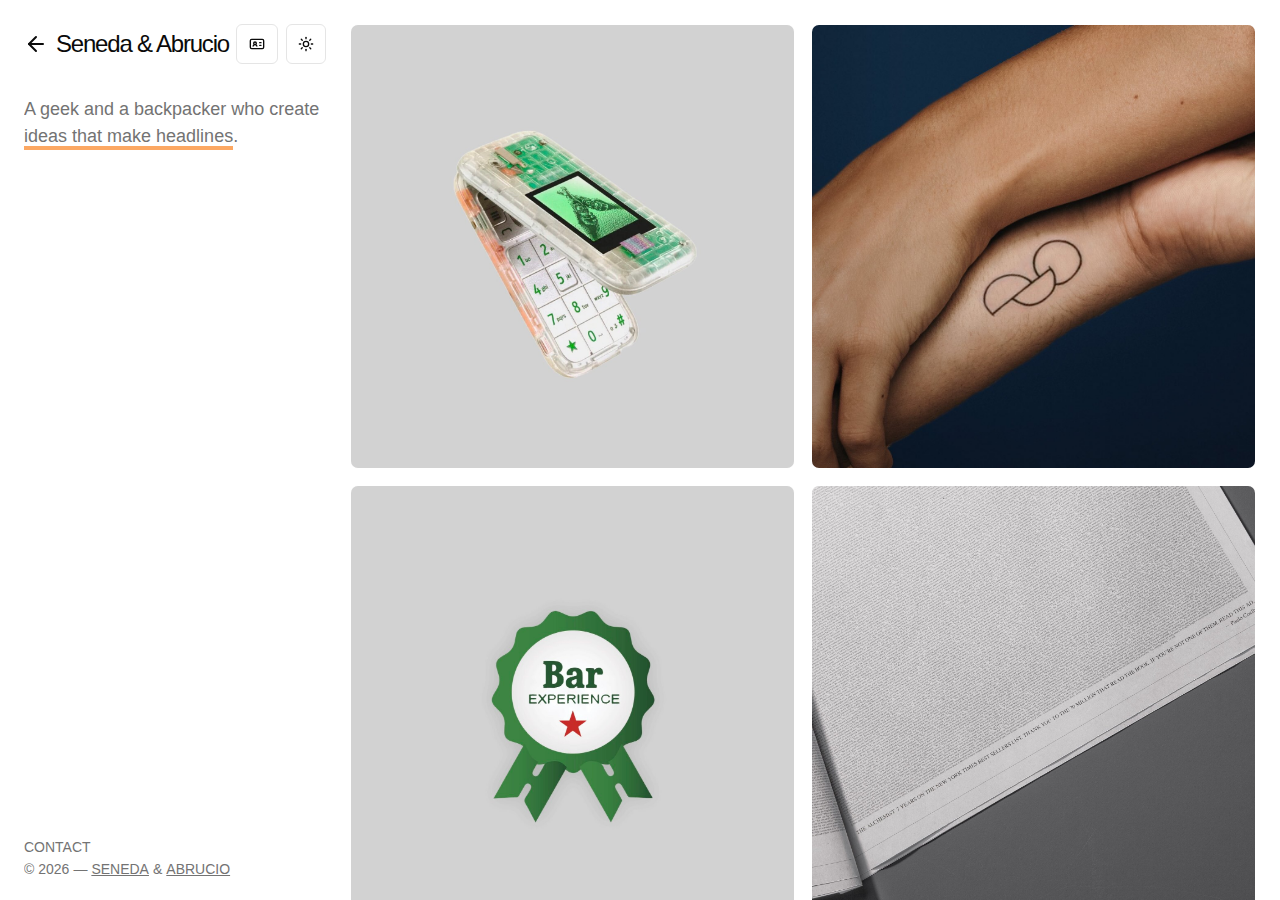
==== commit 19ce53b0: "burdrup" ====
--- a/index.html
+++ b/index.html
@@ -1 +1 @@
-<!DOCTYPE html><html lang="en"><head><meta charSet="utf-8"/><meta name="viewport" content="width=device-width, initial-scale=1"/><link rel="stylesheet" href="/_next/static/css/486849e725381c02.css" data-precedence="next"/><link rel="preload" as="script" fetchPriority="low" href="/_next/static/chunks/webpack-8b785e33a384d227.js"/><script src="/_next/static/chunks/fd9d1056-3750f1c68fb99acb.js" async=""></script><script src="/_next/static/chunks/117-06fb274a1547ac5c.js" async=""></script><script src="/_next/static/chunks/main-app-b24525a062d97cb7.js" async=""></script><script src="/_next/static/chunks/972-b2019802b076e131.js" async=""></script><script src="/_next/static/chunks/app/not-found-b292befb576e6676.js" async=""></script><script src="/_next/static/chunks/878-cc92f4311db73d84.js" async=""></script><script src="/_next/static/chunks/app/page-38058fd219864ffd.js" async=""></script><script src="/_next/static/chunks/639-99eb578b12400729.js" async=""></script><script src="/_next/static/chunks/app/layout-83673344d3af7200.js" async=""></script><link rel="icon" href="/favicon.png" sizes="any"/><title>Seneda &amp; Abrucio</title><meta name="description" content="A coder and a backpacker who create ideas that make headlines."/><script src="/_next/static/chunks/polyfills-42372ed130431b0a.js" noModule=""></script></head><body class="max-h-[100dvh] overflow-hidden"><script>((e,t,r,n,o,a,i,l)=>{let s=document.documentElement,u=["light","dark"];function c(t){(Array.isArray(e)?e:[e]).forEach(e=>{let r="class"===e,n=r&&a?o.map(e=>a[e]||e):o;r?(s.classList.remove(...n),s.classList.add(t)):s.setAttribute(e,t)}),l&&u.includes(t)&&(s.style.colorScheme=t)}if(n)c(n);else try{let e=localStorage.getItem(t)||r,n=i&&"system"===e?window.matchMedia("(prefers-color-scheme: dark)").matches?"dark":"light":e;c(n)}catch(e){}})("class","theme","system",null,["light","dark"],null,true,true)</script><div class="min-h-[100dvh] max-h-[100dvh] bg-background text-foreground overflow-hidden"><div class="grid lg:grid lg:grid-cols-[350px_1fr]"><div class="h-full px-6 lg:pr-0 pr-4 hidden lg:block lg:h-[100dvh] lg:sticky lg:top-0 lg:overflow-y-auto"><div dir="ltr" class="relative overflow-hidden h-full lg:pr-6" style="position:relative;--radix-scroll-area-corner-width:0px;--radix-scroll-area-corner-height:0px"><style>[data-radix-scroll-area-viewport]{scrollbar-width:none;-ms-overflow-style:none;-webkit-overflow-scrolling:touch;}[data-radix-scroll-area-viewport]::-webkit-scrollbar{display:none}</style><div data-radix-scroll-area-viewport="" class="h-full w-full rounded-[inherit]" style="overflow-x:hidden;overflow-y:hidden"><div style="min-width:100%;display:table"><div class="py-6"><div class="relative flex justify-between items-start mb-4 w-full "><div><h2 class="text-2xl leading-none mt-2 tracking-tight">Seneda<span class="px-1">&amp;</span>Abrucio</h2><p class="text-muted-foreground/50 text-sm uppercase mt-1 opacity-0">—</p></div><div class="flex items-center gap-2"><a href="/about"><button class="inline-flex items-center justify-center gap-2 whitespace-nowrap rounded-md text-sm font-medium ring-offset-background transition-colors focus-visible:outline-none focus-visible:ring-2 focus-visible:ring-ring focus-visible:ring-offset-2 disabled:pointer-events-none disabled:opacity-50 [&amp;_svg]:pointer-events-none [&amp;_svg]:size-4 [&amp;_svg]:shrink-0 border border-input bg-background hover:bg-accent hover:text-accent-foreground h-10 py-2 px-3 tracking-tighter">About</button></a></div></div><section class="mt-0 mb-6 grid gap-6 "><div class="text-muted-foreground text-lg text-balance leading-normal"><p class="whitespace-nowrap">A coder and a backpacker who create<!-- --> <br class="block sm:hidden lg:block"/><button type="button" aria-haspopup="dialog" aria-expanded="false" aria-controls="radix-:Rhkmkq:" data-state="closed" rel="noopener noreferrer" class="cursor-pointer"><span class="border-b-4 border-orange-400/80 hover:border-orange-900 dark:hover:border-orange-400 hover:text-foreground">ideas that make headlines</span>.</button></p></div></section><div class="absolute bottom-0 left-0 w-full hidden lg:flex bg-background py-6 "><div class="text-muted-foreground text-sm leading-none"><p class="mb-2 cursor-pointer hover:text-foreground uppercase" type="button" aria-haspopup="dialog" aria-expanded="false" aria-controls="radix-:R1smkq:" data-state="closed">Contact</p><div class="flex gap-1 uppercase"><p>© <!-- -->2025</p><p>—</p><a class="hover:text-foreground transition-colors underline" href="https://isaque.me/">Seneda</a><p>&amp;</p><a class="hover:text-foreground transition-colors underline" href="https://gabrucio.com/">Abrucio</a></div></div></div></div></div></div></div></div><div class="h-full sm:overflow-y-auto"><div dir="ltr" class="relative overflow-hidden h-[100dvh] px-6 lg:pl-0" style="position:relative;--radix-scroll-area-corner-width:0px;--radix-scroll-area-corner-height:0px"><style>[data-radix-scroll-area-viewport]{scrollbar-width:none;-ms-overflow-style:none;-webkit-overflow-scrolling:touch;}[data-radix-scroll-area-viewport]::-webkit-scrollbar{display:none}</style><div data-radix-scroll-area-viewport="" class="h-full w-full rounded-[inherit]" style="overflow-x:hidden;overflow-y:hidden"><div style="min-width:100%;display:table"><div class="relative flex justify-between items-start mb-4 w-full lg:hidden sticky -top-2 pt-6 bg-background z-40"><div><h2 class="text-2xl leading-none mt-2 tracking-tight">Seneda<span class="px-1">&amp;</span>Abrucio</h2><p class="text-muted-foreground/50 text-sm uppercase mt-1 opacity-0">—</p></div><div class="flex items-center gap-2"><a href="/about"><button class="inline-flex items-center justify-center gap-2 whitespace-nowrap rounded-md text-sm font-medium ring-offset-background transition-colors focus-visible:outline-none focus-visible:ring-2 focus-visible:ring-ring focus-visible:ring-offset-2 disabled:pointer-events-none disabled:opacity-50 [&amp;_svg]:pointer-events-none [&amp;_svg]:size-4 [&amp;_svg]:shrink-0 border border-input bg-background hover:bg-accent hover:text-accent-foreground h-10 py-2 px-3 tracking-tighter">About</button></a></div></div><div class="pb-6 lg:py-6"><section class="mt-0 mb-6 grid gap-6 lg:hidden"><div class="text-muted-foreground text-lg text-balance leading-normal"><p class="whitespace-nowrap">A coder and a backpacker who create<!-- --> <br class="block sm:hidden lg:block"/><button type="button" aria-haspopup="dialog" aria-expanded="false" aria-controls="radix-:R25kqkq:" data-state="closed" rel="noopener noreferrer" class="cursor-pointer"><span class="border-b-4 border-orange-400/80 hover:border-orange-900 dark:hover:border-orange-400 hover:text-foreground">ideas that make headlines</span>.</button></p></div></section><div><section class="mx-auto"><div class="grid grid-cols-1 md:grid-cols-2 2xl:grid-cols-3 gap-4 z-10 2xl:h-[calc(100dvh-48px)] min-h-[600px]"><div class="relative aspect-square 2xl:aspect-auto bg-muted rounded-lg overflow-hidden group border border-background hover:border-muted leading-tight"><a href="/projects/boring-phone"><img alt="Boring Phone" loading="lazy" decoding="async" data-nimg="fill" class="object-cover group-hover:brightness-[0.2] transition-all duration-300" style="position:absolute;height:100%;width:100%;left:0;top:0;right:0;bottom:0;color:transparent" src="/images/thumb1.jpg"/><div class="absolute inset-0 flex gap-1 flex-col items-center justify-center opacity-0 group-hover:opacity-100 transition-opacity duration-300"><h3 class="text-white text-center font-semibold">Boring Phone</h3><p class="text-xs font-light text-gray-400 uppercase">Heineken<!-- --> · <!-- -->2024</p></div></a></div><div class="relative aspect-square 2xl:aspect-auto bg-muted rounded-lg overflow-hidden group border border-background hover:border-muted leading-tight"><a href="/projects/optink"><img alt="#Optink" loading="lazy" decoding="async" data-nimg="fill" class="object-cover group-hover:brightness-[0.2] transition-all duration-300" style="position:absolute;height:100%;width:100%;left:0;top:0;right:0;bottom:0;color:transparent" src="/images/thumb2.jpg"/><div class="absolute inset-0 flex gap-1 flex-col items-center justify-center opacity-0 group-hover:opacity-100 transition-opacity duration-300"><h3 class="text-white text-center font-semibold">#Optink</h3><p class="text-xs font-light text-gray-400 uppercase">Junge Helden<!-- --> · <!-- -->2023</p></div></a></div><div class="relative aspect-square 2xl:aspect-auto bg-muted rounded-lg overflow-hidden group border border-background hover:border-muted leading-tight"><a href="/projects/bar-experience"><img alt="Bar Experience" loading="lazy" decoding="async" data-nimg="fill" class="object-cover group-hover:brightness-[0.2] transition-all duration-300" style="position:absolute;height:100%;width:100%;left:0;top:0;right:0;bottom:0;color:transparent" src="/images/thumb3.jpg"/><div class="absolute inset-0 flex gap-1 flex-col items-center justify-center opacity-0 group-hover:opacity-100 transition-opacity duration-300"><h3 class="text-white text-center font-semibold">Bar Experience</h3><p class="text-xs font-light text-gray-400 uppercase">Heineken<!-- --> · <!-- -->2023</p></div></a></div><div class="relative aspect-square 2xl:aspect-auto bg-muted rounded-lg overflow-hidden group border border-background hover:border-muted leading-tight"><a href="/projects/nyt-coelho"><img alt="The Alchemist Ad" loading="lazy" decoding="async" data-nimg="fill" class="object-cover group-hover:brightness-[0.2] transition-all duration-300" style="position:absolute;height:100%;width:100%;left:0;top:0;right:0;bottom:0;color:transparent" src="/images/thumb4.jpg"/><div class="absolute inset-0 flex gap-1 flex-col items-center justify-center opacity-0 group-hover:opacity-100 transition-opacity duration-300"><h3 class="text-white text-center font-semibold">The Alchemist Ad</h3><p class="text-xs font-light text-gray-400 uppercase">Paulo Coelho<!-- --> · <!-- -->2015</p></div></a></div><div class="relative aspect-square 2xl:aspect-auto bg-muted rounded-lg overflow-hidden group border border-background hover:border-muted leading-tight"><a href="/projects/big-mac-can"><img alt="Big Mac Can" loading="lazy" decoding="async" data-nimg="fill" class="object-cover group-hover:brightness-[0.2] transition-all duration-300" style="position:absolute;height:100%;width:100%;left:0;top:0;right:0;bottom:0;color:transparent" src="/images/thumb5.jpg"/><div class="absolute inset-0 flex gap-1 flex-col items-center justify-center opacity-0 group-hover:opacity-100 transition-opacity duration-300"><h3 class="text-white text-center font-semibold">Big Mac Can</h3><p class="text-xs font-light text-gray-400 uppercase">McDonald&#x27;s + Coke<!-- --> · <!-- -->2018</p></div></a></div><div class="relative aspect-square 2xl:aspect-auto bg-muted rounded-lg overflow-hidden group border border-background hover:border-muted leading-tight"><a href="/projects/feed-peek"><img alt="Feed Peek" loading="lazy" decoding="async" data-nimg="fill" class="object-cover group-hover:brightness-[0.2] transition-all duration-300" style="position:absolute;height:100%;width:100%;left:0;top:0;right:0;bottom:0;color:transparent" src="/images/thumb6.jpg"/><div class="absolute inset-0 flex gap-1 flex-col items-center justify-center opacity-0 group-hover:opacity-100 transition-opacity duration-300"><h3 class="text-white text-center font-semibold">Feed Peek</h3><p class="text-xs font-light text-gray-400 uppercase">United Nations<!-- --> · <!-- -->2022</p></div></a></div></div></section></div><div class="absolute bottom-0 left-0 w-full relative lg:hidden mt-6"><div class="text-muted-foreground text-sm leading-none"><p class="mb-2 cursor-pointer hover:text-foreground uppercase" type="button" aria-haspopup="dialog" aria-expanded="false" aria-controls="radix-:R7kqkq:" data-state="closed">Contact</p><div class="flex gap-1 uppercase"><p>© <!-- -->2025</p><p>—</p><a class="hover:text-foreground transition-colors underline" href="https://isaque.me/">Seneda</a><p>&amp;</p><a class="hover:text-foreground transition-colors underline" href="https://gabrucio.com/">Abrucio</a></div></div></div></div></div></div></div></div></div></div><script src="/_next/static/chunks/webpack-8b785e33a384d227.js" async=""></script><script>(self.__next_f=self.__next_f||[]).push([0]);self.__next_f.push([2,null])</script><script>self.__next_f.push([1,"1:HL[\"/_next/static/css/486849e725381c02.css\",\"style\"]\n"])</script><script>self.__next_f.push([1,"2:I[2846,[],\"\"]\n4:I[2972,[\"972\",\"static/chunks/972-b2019802b076e131.js\",\"160\",\"static/chunks/app/not-found-b292befb576e6676.js\"],\"\"]\n5:I[5878,[\"972\",\"static/chunks/972-b2019802b076e131.js\",\"878\",\"static/chunks/878-cc92f4311db73d84.js\",\"931\",\"static/chunks/app/page-38058fd219864ffd.js\"],\"Image\"]\n6:I[3403,[\"972\",\"static/chunks/972-b2019802b076e131.js\",\"878\",\"static/chunks/878-cc92f4311db73d84.js\",\"639\",\"static/chunks/639-99eb578b12400729.js\",\"185\",\"static/chunks/app/layout-83673344d3af7200.js\"],\"default\",1]\n7:I[4707,[],\"\"]\n8:I[6423,[],\"\"]\na:I[1060,[],\"\"]\nb:[]\n"])</script><script>self.__next_f.push([1,"0:[\"$\",\"$L2\",null,{\"buildId\":\"KHctZVTCrBYuvvnzJ-Gpx\",\"assetPrefix\":\"\",\"urlParts\":[\"\",\"\"],\"initialTree\":[\"\",{\"children\":[\"__PAGE__\",{}]},\"$undefined\",\"$undefined\",true],\"initialSeedData\":[\"\",{\"children\":[\"__PAGE__\",{},[[\"$L3\",[\"$\",\"div\",null,{\"children\":[\"$\",\"section\",null,{\"className\":\"mx-auto\",\"children\":[\"$\",\"div\",null,{\"className\":\"grid grid-cols-1 md:grid-cols-2 2xl:grid-cols-3 gap-4 z-10 2xl:h-[calc(100dvh-48px)] min-h-[600px]\",\"children\":[[\"$\",\"div\",null,{\"className\":\"relative aspect-square 2xl:aspect-auto bg-muted rounded-lg overflow-hidden group border border-background hover:border-muted leading-tight\",\"children\":[\"$\",\"$L4\",null,{\"href\":\"/projects/boring-phone\",\"children\":[[\"$\",\"$L5\",null,{\"src\":\"/images/thumb1.jpg\",\"alt\":\"Boring Phone\",\"fill\":true,\"className\":\"object-cover group-hover:brightness-[0.2] transition-all duration-300\"}],[\"$\",\"div\",null,{\"className\":\"absolute inset-0 flex gap-1 flex-col items-center justify-center opacity-0 group-hover:opacity-100 transition-opacity duration-300\",\"children\":[[\"$\",\"h3\",null,{\"className\":\"text-white text-center font-semibold\",\"children\":\"Boring Phone\"}],[\"$\",\"p\",null,{\"className\":\"text-xs font-light text-gray-400 uppercase\",\"children\":[\"Heineken\",\" · \",\"2024\"]}]]}]]}]}],[\"$\",\"div\",null,{\"className\":\"relative aspect-square 2xl:aspect-auto bg-muted rounded-lg overflow-hidden group border border-background hover:border-muted leading-tight\",\"children\":[\"$\",\"$L4\",null,{\"href\":\"/projects/optink\",\"children\":[[\"$\",\"$L5\",null,{\"src\":\"/images/thumb2.jpg\",\"alt\":\"#Optink\",\"fill\":true,\"className\":\"object-cover group-hover:brightness-[0.2] transition-all duration-300\"}],[\"$\",\"div\",null,{\"className\":\"absolute inset-0 flex gap-1 flex-col items-center justify-center opacity-0 group-hover:opacity-100 transition-opacity duration-300\",\"children\":[[\"$\",\"h3\",null,{\"className\":\"text-white text-center font-semibold\",\"children\":\"#Optink\"}],[\"$\",\"p\",null,{\"className\":\"text-xs font-light text-gray-400 uppercase\",\"children\":[\"Junge Helden\",\" · \",\"2023\"]}]]}]]}]}],[\"$\",\"div\",null,{\"className\":\"relative aspect-square 2xl:aspect-auto bg-muted rounded-lg overflow-hidden group border border-background hover:border-muted leading-tight\",\"children\":[\"$\",\"$L4\",null,{\"href\":\"/projects/bar-experience\",\"children\":[[\"$\",\"$L5\",null,{\"src\":\"/images/thumb3.jpg\",\"alt\":\"Bar Experience\",\"fill\":true,\"className\":\"object-cover group-hover:brightness-[0.2] transition-all duration-300\"}],[\"$\",\"div\",null,{\"className\":\"absolute inset-0 flex gap-1 flex-col items-center justify-center opacity-0 group-hover:opacity-100 transition-opacity duration-300\",\"children\":[[\"$\",\"h3\",null,{\"className\":\"text-white text-center font-semibold\",\"children\":\"Bar Experience\"}],[\"$\",\"p\",null,{\"className\":\"text-xs font-light text-gray-400 uppercase\",\"children\":[\"Heineken\",\" · \",\"2023\"]}]]}]]}]}],[\"$\",\"div\",null,{\"className\":\"relative aspect-square 2xl:aspect-auto bg-muted rounded-lg overflow-hidden group border border-background hover:border-muted leading-tight\",\"children\":[\"$\",\"$L4\",null,{\"href\":\"/projects/nyt-coelho\",\"children\":[[\"$\",\"$L5\",null,{\"src\":\"/images/thumb4.jpg\",\"alt\":\"The Alchemist Ad\",\"fill\":true,\"className\":\"object-cover group-hover:brightness-[0.2] transition-all duration-300\"}],[\"$\",\"div\",null,{\"className\":\"absolute inset-0 flex gap-1 flex-col items-center justify-center opacity-0 group-hover:opacity-100 transition-opacity duration-300\",\"children\":[[\"$\",\"h3\",null,{\"className\":\"text-white text-center font-semibold\",\"children\":\"The Alchemist Ad\"}],[\"$\",\"p\",null,{\"className\":\"text-xs font-light text-gray-400 uppercase\",\"children\":[\"Paulo Coelho\",\" · \",\"2015\"]}]]}]]}]}],[\"$\",\"div\",null,{\"className\":\"relative aspect-square 2xl:aspect-auto bg-muted rounded-lg overflow-hidden group border border-background hover:border-muted leading-tight\",\"children\":[\"$\",\"$L4\",null,{\"href\":\"/projects/big-mac-can\",\"children\":[[\"$\",\"$L5\",null,{\"src\":\"/images/thumb5.jpg\",\"alt\":\"Big Mac Can\",\"fill\":true,\"className\":\"object-cover group-hover:brightness-[0.2] transition-all duration-300\"}],[\"$\",\"div\",null,{\"className\":\"absolute inset-0 flex gap-1 flex-col items-center justify-center opacity-0 group-hover:opacity-100 transition-opacity duration-300\",\"children\":[[\"$\",\"h3\",null,{\"className\":\"text-white text-center font-semibold\",\"children\":\"Big Mac Can\"}],[\"$\",\"p\",null,{\"className\":\"text-xs font-light text-gray-400 uppercase\",\"children\":[\"McDonald's + Coke\",\" · \",\"2018\"]}]]}]]}]}],[\"$\",\"div\",null,{\"className\":\"relative aspect-square 2xl:aspect-auto bg-muted rounded-lg overflow-hidden group border border-background hover:border-muted leading-tight\",\"children\":[\"$\",\"$L4\",null,{\"href\":\"/projects/feed-peek\",\"children\":[[\"$\",\"$L5\",null,{\"src\":\"/images/thumb6.jpg\",\"alt\":\"Feed Peek\",\"fill\":true,\"className\":\"object-cover group-hover:brightness-[0.2] transition-all duration-300\"}],[\"$\",\"div\",null,{\"className\":\"absolute inset-0 flex gap-1 flex-col items-center justify-center opacity-0 group-hover:opacity-100 transition-opacity duration-300\",\"children\":[[\"$\",\"h3\",null,{\"className\":\"text-white text-center font-semibold\",\"children\":\"Feed Peek\"}],[\"$\",\"p\",null,{\"className\":\"text-xs font-light text-gray-400 uppercase\",\"children\":[\"United Nations\",\" · \",\"2022\"]}]]}]]}]}]]}]}]}],null],null],null]},[[[[\"$\",\"link\",\"0\",{\"rel\":\"stylesheet\",\"href\":\"/_next/static/css/486849e725381c02.css\",\"precedence\":\"next\",\"crossOrigin\":\"$undefined\"}]],[\"$\",\"$L6\",null,{\"children\":[\"$\",\"$L7\",null,{\"parallelRouterKey\":\"children\",\"segmentPath\":[\"children\"],\"error\":\"$undefined\",\"errorStyles\":\"$undefined\",\"errorScripts\":\"$undefined\",\"template\":[\"$\",\"$L8\",null,{}],\"templateStyles\":\"$undefined\",\"templateScripts\":\"$undefined\",\"notFound\":[\"$\",\"div\",null,{\"className\":\"flex flex-col justify-center items-center w-full h-[70dvh] lg:h-[calc(100dvh-48px)] rounded-lg bg-muted-foreground/5 p-6\",\"children\":[[\"$\",\"p\",null,{\"className\":\"text-muted-foreground text-center text-balance\",\"children\":\"The project you're looking for doesn't exist.\"}],[\"$\",\"$L4\",null,{\"href\":\"/\",\"children\":[\"$\",\"button\",null,{\"className\":\"inline-flex items-center justify-center gap-2 whitespace-nowrap rounded-md text-sm font-medium ring-offset-background transition-colors focus-visible:outline-none focus-visible:ring-2 focus-visible:ring-ring focus-visible:ring-offset-2 disabled:pointer-events-none disabled:opacity-50 [\u0026_svg]:pointer-events-none [\u0026_svg]:size-4 [\u0026_svg]:shrink-0 bg-primary text-primary-foreground hover:bg-primary/90 h-10 px-4 py-2 mt-4\",\"children\":[[\"$\",\"svg\",null,{\"xmlns\":\"http://www.w3.org/2000/svg\",\"width\":24,\"height\":24,\"viewBox\":\"0 0 24 24\",\"fill\":\"none\",\"stroke\":\"currentColor\",\"strokeWidth\":2,\"strokeLinecap\":\"round\",\"strokeLinejoin\":\"round\",\"className\":\"lucide lucide-arrow-left\",\"children\":[[\"$\",\"path\",\"1l729n\",{\"d\":\"m12 19-7-7 7-7\"}],[\"$\",\"path\",\"x3x0zl\",{\"d\":\"M19 12H5\"}],\"$undefined\"]}],\"Go back home\"]}]}]]}],\"notFoundStyles\":[]}],\"params\":{}}]],null],null],\"couldBeIntercepted\":false,\"initialHead\":[null,\"$L9\"],\"globalErrorComponent\":\"$a\",\"missingSlots\":\"$Wb\"}]\n"])</script><script>self.__next_f.push([1,"9:[[\"$\",\"meta\",\"0\",{\"name\":\"viewport\",\"content\":\"width=device-width, initial-scale=1\"}],[\"$\",\"meta\",\"1\",{\"charSet\":\"utf-8\"}]]\n3:null\n"])</script></body></html>+<!DOCTYPE html><html lang="en"><head><meta charSet="utf-8"/><meta name="viewport" content="width=device-width, initial-scale=1"/><link rel="stylesheet" href="/_next/static/css/486849e725381c02.css" data-precedence="next"/><link rel="preload" as="script" fetchPriority="low" href="/_next/static/chunks/webpack-8b785e33a384d227.js"/><script src="/_next/static/chunks/fd9d1056-3750f1c68fb99acb.js" async=""></script><script src="/_next/static/chunks/117-06fb274a1547ac5c.js" async=""></script><script src="/_next/static/chunks/main-app-b24525a062d97cb7.js" async=""></script><script src="/_next/static/chunks/972-b2019802b076e131.js" async=""></script><script src="/_next/static/chunks/878-cc92f4311db73d84.js" async=""></script><script src="/_next/static/chunks/app/page-38058fd219864ffd.js" async=""></script><script src="/_next/static/chunks/639-99eb578b12400729.js" async=""></script><script src="/_next/static/chunks/app/layout-9486812f7024e2bf.js" async=""></script><link rel="icon" href="/favicon.png" sizes="any"/><title>Seneda &amp; Abrucio</title><meta name="description" content="A geek and a backpacker who create ideas that make headlines."/><script src="/_next/static/chunks/polyfills-42372ed130431b0a.js" noModule=""></script></head><body class="max-h-[100dvh] overflow-hidden"><script>((e,t,r,n,o,a,i,l)=>{let s=document.documentElement,u=["light","dark"];function c(t){(Array.isArray(e)?e:[e]).forEach(e=>{let r="class"===e,n=r&&a?o.map(e=>a[e]||e):o;r?(s.classList.remove(...n),s.classList.add(t)):s.setAttribute(e,t)}),l&&u.includes(t)&&(s.style.colorScheme=t)}if(n)c(n);else try{let e=localStorage.getItem(t)||r,n=i&&"system"===e?window.matchMedia("(prefers-color-scheme: dark)").matches?"dark":"light":e;c(n)}catch(e){}})("class","theme","system",null,["light","dark"],null,true,true)</script><div class="min-h-[100dvh] max-h-[100dvh] bg-background text-foreground overflow-hidden"><div class="grid lg:grid lg:grid-cols-[350px_1fr]"><div class="h-full px-6 lg:pr-0 pr-4 hidden lg:block lg:h-[100dvh] lg:sticky lg:top-0 lg:overflow-y-auto"><div dir="ltr" class="relative overflow-hidden h-full lg:pr-6" style="position:relative;--radix-scroll-area-corner-width:0px;--radix-scroll-area-corner-height:0px"><style>[data-radix-scroll-area-viewport]{scrollbar-width:none;-ms-overflow-style:none;-webkit-overflow-scrolling:touch;}[data-radix-scroll-area-viewport]::-webkit-scrollbar{display:none}</style><div data-radix-scroll-area-viewport="" class="h-full w-full rounded-[inherit]" style="overflow-x:hidden;overflow-y:hidden"><div style="min-width:100%;display:table"><div class="py-6"><div class="relative flex justify-between items-start mb-4 w-full "><div><h2 class="text-2xl leading-none mt-2 tracking-tight">Seneda<span class="px-1">&amp;</span>Abrucio</h2><p class="text-muted-foreground/50 text-sm uppercase mt-1 opacity-0">—</p></div><div class="flex items-center gap-2"><a href="/about"><button class="inline-flex items-center justify-center gap-2 whitespace-nowrap rounded-md text-sm font-medium ring-offset-background transition-colors focus-visible:outline-none focus-visible:ring-2 focus-visible:ring-ring focus-visible:ring-offset-2 disabled:pointer-events-none disabled:opacity-50 [&amp;_svg]:pointer-events-none [&amp;_svg]:size-4 [&amp;_svg]:shrink-0 border border-input bg-background hover:bg-accent hover:text-accent-foreground h-10 py-2 px-3 tracking-tighter">About</button></a></div></div><section class="mt-0 mb-6 grid gap-6 "><div class="text-muted-foreground text-lg text-balance leading-normal"><p class="whitespace-nowrap">A geek and a backpacker who create<!-- --> <br class="block sm:hidden lg:block"/><button type="button" aria-haspopup="dialog" aria-expanded="false" aria-controls="radix-:Rhkmkq:" data-state="closed" rel="noopener noreferrer" class="cursor-pointer"><span class="border-b-4 border-orange-400/80 hover:border-orange-900 dark:hover:border-orange-400 hover:text-foreground">ideas that make headlines</span>.</button></p></div></section><div class="absolute bottom-0 left-0 w-full hidden lg:flex bg-background py-6 "><div class="text-muted-foreground text-sm leading-none"><p class="mb-2 cursor-pointer hover:text-foreground uppercase" type="button" aria-haspopup="dialog" aria-expanded="false" aria-controls="radix-:R1smkq:" data-state="closed">Contact</p><div class="flex gap-1 uppercase"><p>© <!-- -->2025</p><p>—</p><a class="hover:text-foreground transition-colors underline" href="https://isaque.me/">Seneda</a><p>&amp;</p><a class="hover:text-foreground transition-colors underline" href="https://gabrucio.com/">Abrucio</a></div></div></div></div></div></div></div></div><div class="h-full sm:overflow-y-auto"><div dir="ltr" class="relative overflow-hidden h-[100dvh] px-6 lg:pl-0" style="position:relative;--radix-scroll-area-corner-width:0px;--radix-scroll-area-corner-height:0px"><style>[data-radix-scroll-area-viewport]{scrollbar-width:none;-ms-overflow-style:none;-webkit-overflow-scrolling:touch;}[data-radix-scroll-area-viewport]::-webkit-scrollbar{display:none}</style><div data-radix-scroll-area-viewport="" class="h-full w-full rounded-[inherit]" style="overflow-x:hidden;overflow-y:hidden"><div style="min-width:100%;display:table"><div class="relative flex justify-between items-start mb-4 w-full lg:hidden sticky -top-2 pt-6 bg-background z-40"><div><h2 class="text-2xl leading-none mt-2 tracking-tight">Seneda<span class="px-1">&amp;</span>Abrucio</h2><p class="text-muted-foreground/50 text-sm uppercase mt-1 opacity-0">—</p></div><div class="flex items-center gap-2"><a href="/about"><button class="inline-flex items-center justify-center gap-2 whitespace-nowrap rounded-md text-sm font-medium ring-offset-background transition-colors focus-visible:outline-none focus-visible:ring-2 focus-visible:ring-ring focus-visible:ring-offset-2 disabled:pointer-events-none disabled:opacity-50 [&amp;_svg]:pointer-events-none [&amp;_svg]:size-4 [&amp;_svg]:shrink-0 border border-input bg-background hover:bg-accent hover:text-accent-foreground h-10 py-2 px-3 tracking-tighter">About</button></a></div></div><div class="pb-6 lg:py-6"><section class="mt-0 mb-6 grid gap-6 lg:hidden"><div class="text-muted-foreground text-lg text-balance leading-normal"><p class="whitespace-nowrap">A geek and a backpacker who create<!-- --> <br class="block sm:hidden lg:block"/><button type="button" aria-haspopup="dialog" aria-expanded="false" aria-controls="radix-:R25kqkq:" data-state="closed" rel="noopener noreferrer" class="cursor-pointer"><span class="border-b-4 border-orange-400/80 hover:border-orange-900 dark:hover:border-orange-400 hover:text-foreground">ideas that make headlines</span>.</button></p></div></section><div><section class="mx-auto"><div class="grid grid-cols-1 md:grid-cols-2 2xl:grid-cols-3 gap-4 z-10 2xl:h-[calc(100dvh-48px)] min-h-[600px]"><div class="relative aspect-square 2xl:aspect-auto bg-muted rounded-lg overflow-hidden group border border-background hover:border-muted leading-tight"><a href="/projects/boring-phone"><img alt="Boring Phone" loading="lazy" decoding="async" data-nimg="fill" class="object-cover group-hover:brightness-[0.2] transition-all duration-300" style="position:absolute;height:100%;width:100%;left:0;top:0;right:0;bottom:0;color:transparent" src="/images/thumb1.jpg"/><div class="absolute inset-0 flex gap-1 flex-col items-center justify-center opacity-0 group-hover:opacity-100 transition-opacity duration-300"><h3 class="text-white text-center font-semibold">Boring Phone</h3><p class="text-xs font-light text-gray-400 uppercase">Heineken<!-- --> · <!-- -->2024</p></div></a></div><div class="relative aspect-square 2xl:aspect-auto bg-muted rounded-lg overflow-hidden group border border-background hover:border-muted leading-tight"><a href="/projects/optink"><img alt="#Optink" loading="lazy" decoding="async" data-nimg="fill" class="object-cover group-hover:brightness-[0.2] transition-all duration-300" style="position:absolute;height:100%;width:100%;left:0;top:0;right:0;bottom:0;color:transparent" src="/images/thumb2.jpg"/><div class="absolute inset-0 flex gap-1 flex-col items-center justify-center opacity-0 group-hover:opacity-100 transition-opacity duration-300"><h3 class="text-white text-center font-semibold">#Optink</h3><p class="text-xs font-light text-gray-400 uppercase">Junge Helden<!-- --> · <!-- -->2023</p></div></a></div><div class="relative aspect-square 2xl:aspect-auto bg-muted rounded-lg overflow-hidden group border border-background hover:border-muted leading-tight"><a href="/projects/bar-experience"><img alt="Bar Experience" loading="lazy" decoding="async" data-nimg="fill" class="object-cover group-hover:brightness-[0.2] transition-all duration-300" style="position:absolute;height:100%;width:100%;left:0;top:0;right:0;bottom:0;color:transparent" src="/images/thumb3.jpg"/><div class="absolute inset-0 flex gap-1 flex-col items-center justify-center opacity-0 group-hover:opacity-100 transition-opacity duration-300"><h3 class="text-white text-center font-semibold">Bar Experience</h3><p class="text-xs font-light text-gray-400 uppercase">Heineken<!-- --> · <!-- -->2023</p></div></a></div><div class="relative aspect-square 2xl:aspect-auto bg-muted rounded-lg overflow-hidden group border border-background hover:border-muted leading-tight"><a href="/projects/nyt-coelho"><img alt="The Alchemist Ad" loading="lazy" decoding="async" data-nimg="fill" class="object-cover group-hover:brightness-[0.2] transition-all duration-300" style="position:absolute;height:100%;width:100%;left:0;top:0;right:0;bottom:0;color:transparent" src="/images/thumb4.jpg"/><div class="absolute inset-0 flex gap-1 flex-col items-center justify-center opacity-0 group-hover:opacity-100 transition-opacity duration-300"><h3 class="text-white text-center font-semibold">The Alchemist Ad</h3><p class="text-xs font-light text-gray-400 uppercase">Paulo Coelho<!-- --> · <!-- -->2015</p></div></a></div><div class="relative aspect-square 2xl:aspect-auto bg-muted rounded-lg overflow-hidden group border border-background hover:border-muted leading-tight"><a href="/projects/big-mac-can"><img alt="Big Mac Can" loading="lazy" decoding="async" data-nimg="fill" class="object-cover group-hover:brightness-[0.2] transition-all duration-300" style="position:absolute;height:100%;width:100%;left:0;top:0;right:0;bottom:0;color:transparent" src="/images/thumb5.jpg"/><div class="absolute inset-0 flex gap-1 flex-col items-center justify-center opacity-0 group-hover:opacity-100 transition-opacity duration-300"><h3 class="text-white text-center font-semibold">Big Mac Can</h3><p class="text-xs font-light text-gray-400 uppercase">McDonald&#x27;s + Coke<!-- --> · <!-- -->2018</p></div></a></div><div class="relative aspect-square 2xl:aspect-auto bg-muted rounded-lg overflow-hidden group border border-background hover:border-muted leading-tight"><a href="/projects/feed-peek"><img alt="Feed Peek" loading="lazy" decoding="async" data-nimg="fill" class="object-cover group-hover:brightness-[0.2] transition-all duration-300" style="position:absolute;height:100%;width:100%;left:0;top:0;right:0;bottom:0;color:transparent" src="/images/thumb6.jpg"/><div class="absolute inset-0 flex gap-1 flex-col items-center justify-center opacity-0 group-hover:opacity-100 transition-opacity duration-300"><h3 class="text-white text-center font-semibold">Feed Peek</h3><p class="text-xs font-light text-gray-400 uppercase">United Nations<!-- --> · <!-- -->2022</p></div></a></div></div></section></div><div class="absolute bottom-0 left-0 w-full relative lg:hidden mt-6"><div class="text-muted-foreground text-sm leading-none"><p class="mb-2 cursor-pointer hover:text-foreground uppercase" type="button" aria-haspopup="dialog" aria-expanded="false" aria-controls="radix-:R7kqkq:" data-state="closed">Contact</p><div class="flex gap-1 uppercase"><p>© <!-- -->2025</p><p>—</p><a class="hover:text-foreground transition-colors underline" href="https://isaque.me/">Seneda</a><p>&amp;</p><a class="hover:text-foreground transition-colors underline" href="https://gabrucio.com/">Abrucio</a></div></div></div></div></div></div></div></div></div></div><script src="/_next/static/chunks/webpack-8b785e33a384d227.js" async=""></script><script>(self.__next_f=self.__next_f||[]).push([0]);self.__next_f.push([2,null])</script><script>self.__next_f.push([1,"1:HL[\"/_next/static/css/486849e725381c02.css\",\"style\"]\n"])</script><script>self.__next_f.push([1,"2:I[2846,[],\"\"]\n4:I[2972,[\"972\",\"static/chunks/972-b2019802b076e131.js\",\"878\",\"static/chunks/878-cc92f4311db73d84.js\",\"931\",\"static/chunks/app/page-38058fd219864ffd.js\"],\"\"]\n5:I[5878,[\"972\",\"static/chunks/972-b2019802b076e131.js\",\"878\",\"static/chunks/878-cc92f4311db73d84.js\",\"931\",\"static/chunks/app/page-38058fd219864ffd.js\"],\"Image\"]\n6:I[3403,[\"972\",\"static/chunks/972-b2019802b076e131.js\",\"878\",\"static/chunks/878-cc92f4311db73d84.js\",\"639\",\"static/chunks/639-99eb578b12400729.js\",\"185\",\"static/chunks/app/layout-9486812f7024e2bf.js\"],\"default\",1]\n7:I[4707,[],\"\"]\n8:I[6423,[],\"\"]\na:I[1060,[],\"\"]\nb:[]\n"])</script><script>self.__next_f.push([1,"0:[\"$\",\"$L2\",null,{\"buildId\":\"0H2b70-VsDjaq2Z9Umjdm\",\"assetPrefix\":\"\",\"urlParts\":[\"\",\"\"],\"initialTree\":[\"\",{\"children\":[\"__PAGE__\",{}]},\"$undefined\",\"$undefined\",true],\"initialSeedData\":[\"\",{\"children\":[\"__PAGE__\",{},[[\"$L3\",[\"$\",\"div\",null,{\"children\":[\"$\",\"section\",null,{\"className\":\"mx-auto\",\"children\":[\"$\",\"div\",null,{\"className\":\"grid grid-cols-1 md:grid-cols-2 2xl:grid-cols-3 gap-4 z-10 2xl:h-[calc(100dvh-48px)] min-h-[600px]\",\"children\":[[\"$\",\"div\",null,{\"className\":\"relative aspect-square 2xl:aspect-auto bg-muted rounded-lg overflow-hidden group border border-background hover:border-muted leading-tight\",\"children\":[\"$\",\"$L4\",null,{\"href\":\"/projects/boring-phone\",\"children\":[[\"$\",\"$L5\",null,{\"src\":\"/images/thumb1.jpg\",\"alt\":\"Boring Phone\",\"fill\":true,\"className\":\"object-cover group-hover:brightness-[0.2] transition-all duration-300\"}],[\"$\",\"div\",null,{\"className\":\"absolute inset-0 flex gap-1 flex-col items-center justify-center opacity-0 group-hover:opacity-100 transition-opacity duration-300\",\"children\":[[\"$\",\"h3\",null,{\"className\":\"text-white text-center font-semibold\",\"children\":\"Boring Phone\"}],[\"$\",\"p\",null,{\"className\":\"text-xs font-light text-gray-400 uppercase\",\"children\":[\"Heineken\",\" · \",\"2024\"]}]]}]]}]}],[\"$\",\"div\",null,{\"className\":\"relative aspect-square 2xl:aspect-auto bg-muted rounded-lg overflow-hidden group border border-background hover:border-muted leading-tight\",\"children\":[\"$\",\"$L4\",null,{\"href\":\"/projects/optink\",\"children\":[[\"$\",\"$L5\",null,{\"src\":\"/images/thumb2.jpg\",\"alt\":\"#Optink\",\"fill\":true,\"className\":\"object-cover group-hover:brightness-[0.2] transition-all duration-300\"}],[\"$\",\"div\",null,{\"className\":\"absolute inset-0 flex gap-1 flex-col items-center justify-center opacity-0 group-hover:opacity-100 transition-opacity duration-300\",\"children\":[[\"$\",\"h3\",null,{\"className\":\"text-white text-center font-semibold\",\"children\":\"#Optink\"}],[\"$\",\"p\",null,{\"className\":\"text-xs font-light text-gray-400 uppercase\",\"children\":[\"Junge Helden\",\" · \",\"2023\"]}]]}]]}]}],[\"$\",\"div\",null,{\"className\":\"relative aspect-square 2xl:aspect-auto bg-muted rounded-lg overflow-hidden group border border-background hover:border-muted leading-tight\",\"children\":[\"$\",\"$L4\",null,{\"href\":\"/projects/bar-experience\",\"children\":[[\"$\",\"$L5\",null,{\"src\":\"/images/thumb3.jpg\",\"alt\":\"Bar Experience\",\"fill\":true,\"className\":\"object-cover group-hover:brightness-[0.2] transition-all duration-300\"}],[\"$\",\"div\",null,{\"className\":\"absolute inset-0 flex gap-1 flex-col items-center justify-center opacity-0 group-hover:opacity-100 transition-opacity duration-300\",\"children\":[[\"$\",\"h3\",null,{\"className\":\"text-white text-center font-semibold\",\"children\":\"Bar Experience\"}],[\"$\",\"p\",null,{\"className\":\"text-xs font-light text-gray-400 uppercase\",\"children\":[\"Heineken\",\" · \",\"2023\"]}]]}]]}]}],[\"$\",\"div\",null,{\"className\":\"relative aspect-square 2xl:aspect-auto bg-muted rounded-lg overflow-hidden group border border-background hover:border-muted leading-tight\",\"children\":[\"$\",\"$L4\",null,{\"href\":\"/projects/nyt-coelho\",\"children\":[[\"$\",\"$L5\",null,{\"src\":\"/images/thumb4.jpg\",\"alt\":\"The Alchemist Ad\",\"fill\":true,\"className\":\"object-cover group-hover:brightness-[0.2] transition-all duration-300\"}],[\"$\",\"div\",null,{\"className\":\"absolute inset-0 flex gap-1 flex-col items-center justify-center opacity-0 group-hover:opacity-100 transition-opacity duration-300\",\"children\":[[\"$\",\"h3\",null,{\"className\":\"text-white text-center font-semibold\",\"children\":\"The Alchemist Ad\"}],[\"$\",\"p\",null,{\"className\":\"text-xs font-light text-gray-400 uppercase\",\"children\":[\"Paulo Coelho\",\" · \",\"2015\"]}]]}]]}]}],[\"$\",\"div\",null,{\"className\":\"relative aspect-square 2xl:aspect-auto bg-muted rounded-lg overflow-hidden group border border-background hover:border-muted leading-tight\",\"children\":[\"$\",\"$L4\",null,{\"href\":\"/projects/big-mac-can\",\"children\":[[\"$\",\"$L5\",null,{\"src\":\"/images/thumb5.jpg\",\"alt\":\"Big Mac Can\",\"fill\":true,\"className\":\"object-cover group-hover:brightness-[0.2] transition-all duration-300\"}],[\"$\",\"div\",null,{\"className\":\"absolute inset-0 flex gap-1 flex-col items-center justify-center opacity-0 group-hover:opacity-100 transition-opacity duration-300\",\"children\":[[\"$\",\"h3\",null,{\"className\":\"text-white text-center font-semibold\",\"children\":\"Big Mac Can\"}],[\"$\",\"p\",null,{\"className\":\"text-xs font-light text-gray-400 uppercase\",\"children\":[\"McDonald's + Coke\",\" · \",\"2018\"]}]]}]]}]}],[\"$\",\"div\",null,{\"className\":\"relative aspect-square 2xl:aspect-auto bg-muted rounded-lg overflow-hidden group border border-background hover:border-muted leading-tight\",\"children\":[\"$\",\"$L4\",null,{\"href\":\"/projects/feed-peek\",\"children\":[[\"$\",\"$L5\",null,{\"src\":\"/images/thumb6.jpg\",\"alt\":\"Feed Peek\",\"fill\":true,\"className\":\"object-cover group-hover:brightness-[0.2] transition-all duration-300\"}],[\"$\",\"div\",null,{\"className\":\"absolute inset-0 flex gap-1 flex-col items-center justify-center opacity-0 group-hover:opacity-100 transition-opacity duration-300\",\"children\":[[\"$\",\"h3\",null,{\"className\":\"text-white text-center font-semibold\",\"children\":\"Feed Peek\"}],[\"$\",\"p\",null,{\"className\":\"text-xs font-light text-gray-400 uppercase\",\"children\":[\"United Nations\",\" · \",\"2022\"]}]]}]]}]}]]}]}]}],null],null],null]},[[[[\"$\",\"link\",\"0\",{\"rel\":\"stylesheet\",\"href\":\"/_next/static/css/486849e725381c02.css\",\"precedence\":\"next\",\"crossOrigin\":\"$undefined\"}]],[\"$\",\"$L6\",null,{\"children\":[\"$\",\"$L7\",null,{\"parallelRouterKey\":\"children\",\"segmentPath\":[\"children\"],\"error\":\"$undefined\",\"errorStyles\":\"$undefined\",\"errorScripts\":\"$undefined\",\"template\":[\"$\",\"$L8\",null,{}],\"templateStyles\":\"$undefined\",\"templateScripts\":\"$undefined\",\"notFound\":[\"$\",\"div\",null,{\"className\":\"flex flex-col justify-center items-center w-full h-[70dvh] lg:h-[calc(100dvh-48px)] rounded-lg bg-muted-foreground/5 p-6\",\"children\":[[\"$\",\"p\",null,{\"className\":\"text-muted-foreground text-center text-balance\",\"children\":\"The project you're looking for doesn't exist.\"}],[\"$\",\"$L4\",null,{\"href\":\"/\",\"children\":[\"$\",\"button\",null,{\"className\":\"inline-flex items-center justify-center gap-2 whitespace-nowrap rounded-md text-sm font-medium ring-offset-background transition-colors focus-visible:outline-none focus-visible:ring-2 focus-visible:ring-ring focus-visible:ring-offset-2 disabled:pointer-events-none disabled:opacity-50 [\u0026_svg]:pointer-events-none [\u0026_svg]:size-4 [\u0026_svg]:shrink-0 bg-primary text-primary-foreground hover:bg-primary/90 h-10 px-4 py-2 mt-4\",\"children\":[[\"$\",\"svg\",null,{\"xmlns\":\"http://www.w3.org/2000/svg\",\"width\":24,\"height\":24,\"viewBox\":\"0 0 24 24\",\"fill\":\"none\",\"stroke\":\"currentColor\",\"strokeWidth\":2,\"strokeLinecap\":\"round\",\"strokeLinejoin\":\"round\",\"className\":\"lucide lucide-arrow-left\",\"children\":[[\"$\",\"path\",\"1l729n\",{\"d\":\"m12 19-7-7 7-7\"}],[\"$\",\"path\",\"x3x0zl\",{\"d\":\"M19 12H5\"}],\"$undefined\"]}],\"Go back home\"]}]}]]}],\"notFoundStyles\":[]}],\"params\":{}}]],null],null],\"couldBeIntercepted\":false,\"initialHead\":[null,\"$L9\"],\"globalErrorComponent\":\"$a\",\"missingSlots\":\"$Wb\"}]\n"])</script><script>self.__next_f.push([1,"9:[[\"$\",\"meta\",\"0\",{\"name\":\"viewport\",\"content\":\"width=device-width, initial-scale=1\"}],[\"$\",\"meta\",\"1\",{\"charSet\":\"utf-8\"}]]\n3:null\n"])</script></body></html>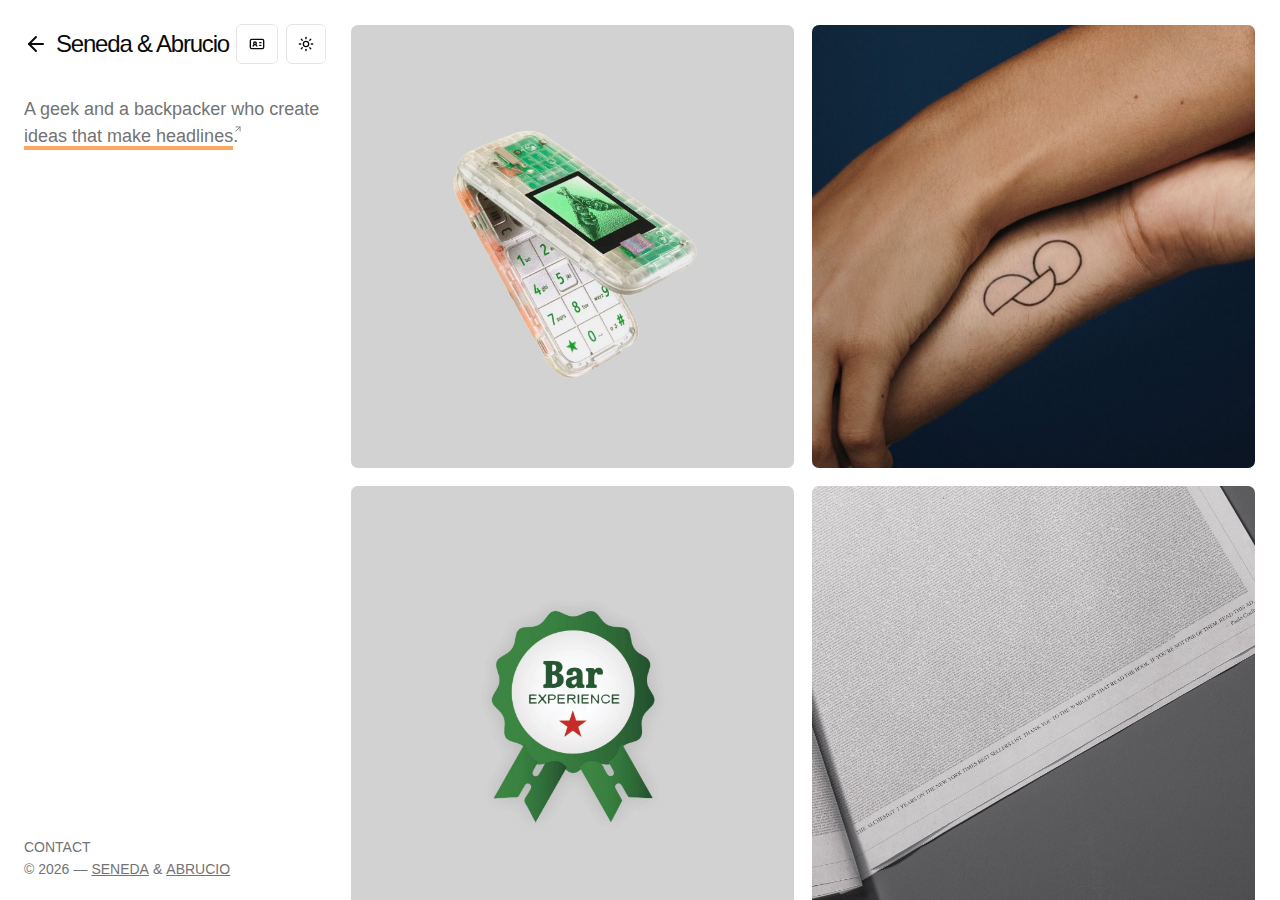
==== commit b1e23157: "push" ====
--- a/index.html
+++ b/index.html
@@ -1 +1 @@
-<!DOCTYPE html><html lang="en"><head><meta charSet="utf-8"/><meta name="viewport" content="width=device-width, initial-scale=1"/><link rel="stylesheet" href="/_next/static/css/486849e725381c02.css" data-precedence="next"/><link rel="preload" as="script" fetchPriority="low" href="/_next/static/chunks/webpack-8b785e33a384d227.js"/><script src="/_next/static/chunks/fd9d1056-3750f1c68fb99acb.js" async=""></script><script src="/_next/static/chunks/117-06fb274a1547ac5c.js" async=""></script><script src="/_next/static/chunks/main-app-b24525a062d97cb7.js" async=""></script><script src="/_next/static/chunks/972-b2019802b076e131.js" async=""></script><script src="/_next/static/chunks/878-cc92f4311db73d84.js" async=""></script><script src="/_next/static/chunks/app/page-38058fd219864ffd.js" async=""></script><script src="/_next/static/chunks/639-99eb578b12400729.js" async=""></script><script src="/_next/static/chunks/app/layout-9486812f7024e2bf.js" async=""></script><link rel="icon" href="/favicon.png" sizes="any"/><title>Seneda &amp; Abrucio</title><meta name="description" content="A geek and a backpacker who create ideas that make headlines."/><script src="/_next/static/chunks/polyfills-42372ed130431b0a.js" noModule=""></script></head><body class="max-h-[100dvh] overflow-hidden"><script>((e,t,r,n,o,a,i,l)=>{let s=document.documentElement,u=["light","dark"];function c(t){(Array.isArray(e)?e:[e]).forEach(e=>{let r="class"===e,n=r&&a?o.map(e=>a[e]||e):o;r?(s.classList.remove(...n),s.classList.add(t)):s.setAttribute(e,t)}),l&&u.includes(t)&&(s.style.colorScheme=t)}if(n)c(n);else try{let e=localStorage.getItem(t)||r,n=i&&"system"===e?window.matchMedia("(prefers-color-scheme: dark)").matches?"dark":"light":e;c(n)}catch(e){}})("class","theme","system",null,["light","dark"],null,true,true)</script><div class="min-h-[100dvh] max-h-[100dvh] bg-background text-foreground overflow-hidden"><div class="grid lg:grid lg:grid-cols-[350px_1fr]"><div class="h-full px-6 lg:pr-0 pr-4 hidden lg:block lg:h-[100dvh] lg:sticky lg:top-0 lg:overflow-y-auto"><div dir="ltr" class="relative overflow-hidden h-full lg:pr-6" style="position:relative;--radix-scroll-area-corner-width:0px;--radix-scroll-area-corner-height:0px"><style>[data-radix-scroll-area-viewport]{scrollbar-width:none;-ms-overflow-style:none;-webkit-overflow-scrolling:touch;}[data-radix-scroll-area-viewport]::-webkit-scrollbar{display:none}</style><div data-radix-scroll-area-viewport="" class="h-full w-full rounded-[inherit]" style="overflow-x:hidden;overflow-y:hidden"><div style="min-width:100%;display:table"><div class="py-6"><div class="relative flex justify-between items-start mb-4 w-full "><div><h2 class="text-2xl leading-none mt-2 tracking-tight">Seneda<span class="px-1">&amp;</span>Abrucio</h2><p class="text-muted-foreground/50 text-sm uppercase mt-1 opacity-0">—</p></div><div class="flex items-center gap-2"><a href="/about"><button class="inline-flex items-center justify-center gap-2 whitespace-nowrap rounded-md text-sm font-medium ring-offset-background transition-colors focus-visible:outline-none focus-visible:ring-2 focus-visible:ring-ring focus-visible:ring-offset-2 disabled:pointer-events-none disabled:opacity-50 [&amp;_svg]:pointer-events-none [&amp;_svg]:size-4 [&amp;_svg]:shrink-0 border border-input bg-background hover:bg-accent hover:text-accent-foreground h-10 py-2 px-3 tracking-tighter">About</button></a></div></div><section class="mt-0 mb-6 grid gap-6 "><div class="text-muted-foreground text-lg text-balance leading-normal"><p class="whitespace-nowrap">A geek and a backpacker who create<!-- --> <br class="block sm:hidden lg:block"/><button type="button" aria-haspopup="dialog" aria-expanded="false" aria-controls="radix-:Rhkmkq:" data-state="closed" rel="noopener noreferrer" class="cursor-pointer"><span class="border-b-4 border-orange-400/80 hover:border-orange-900 dark:hover:border-orange-400 hover:text-foreground">ideas that make headlines</span>.</button></p></div></section><div class="absolute bottom-0 left-0 w-full hidden lg:flex bg-background py-6 "><div class="text-muted-foreground text-sm leading-none"><p class="mb-2 cursor-pointer hover:text-foreground uppercase" type="button" aria-haspopup="dialog" aria-expanded="false" aria-controls="radix-:R1smkq:" data-state="closed">Contact</p><div class="flex gap-1 uppercase"><p>© <!-- -->2025</p><p>—</p><a class="hover:text-foreground transition-colors underline" href="https://isaque.me/">Seneda</a><p>&amp;</p><a class="hover:text-foreground transition-colors underline" href="https://gabrucio.com/">Abrucio</a></div></div></div></div></div></div></div></div><div class="h-full sm:overflow-y-auto"><div dir="ltr" class="relative overflow-hidden h-[100dvh] px-6 lg:pl-0" style="position:relative;--radix-scroll-area-corner-width:0px;--radix-scroll-area-corner-height:0px"><style>[data-radix-scroll-area-viewport]{scrollbar-width:none;-ms-overflow-style:none;-webkit-overflow-scrolling:touch;}[data-radix-scroll-area-viewport]::-webkit-scrollbar{display:none}</style><div data-radix-scroll-area-viewport="" class="h-full w-full rounded-[inherit]" style="overflow-x:hidden;overflow-y:hidden"><div style="min-width:100%;display:table"><div class="relative flex justify-between items-start mb-4 w-full lg:hidden sticky -top-2 pt-6 bg-background z-40"><div><h2 class="text-2xl leading-none mt-2 tracking-tight">Seneda<span class="px-1">&amp;</span>Abrucio</h2><p class="text-muted-foreground/50 text-sm uppercase mt-1 opacity-0">—</p></div><div class="flex items-center gap-2"><a href="/about"><button class="inline-flex items-center justify-center gap-2 whitespace-nowrap rounded-md text-sm font-medium ring-offset-background transition-colors focus-visible:outline-none focus-visible:ring-2 focus-visible:ring-ring focus-visible:ring-offset-2 disabled:pointer-events-none disabled:opacity-50 [&amp;_svg]:pointer-events-none [&amp;_svg]:size-4 [&amp;_svg]:shrink-0 border border-input bg-background hover:bg-accent hover:text-accent-foreground h-10 py-2 px-3 tracking-tighter">About</button></a></div></div><div class="pb-6 lg:py-6"><section class="mt-0 mb-6 grid gap-6 lg:hidden"><div class="text-muted-foreground text-lg text-balance leading-normal"><p class="whitespace-nowrap">A geek and a backpacker who create<!-- --> <br class="block sm:hidden lg:block"/><button type="button" aria-haspopup="dialog" aria-expanded="false" aria-controls="radix-:R25kqkq:" data-state="closed" rel="noopener noreferrer" class="cursor-pointer"><span class="border-b-4 border-orange-400/80 hover:border-orange-900 dark:hover:border-orange-400 hover:text-foreground">ideas that make headlines</span>.</button></p></div></section><div><section class="mx-auto"><div class="grid grid-cols-1 md:grid-cols-2 2xl:grid-cols-3 gap-4 z-10 2xl:h-[calc(100dvh-48px)] min-h-[600px]"><div class="relative aspect-square 2xl:aspect-auto bg-muted rounded-lg overflow-hidden group border border-background hover:border-muted leading-tight"><a href="/projects/boring-phone"><img alt="Boring Phone" loading="lazy" decoding="async" data-nimg="fill" class="object-cover group-hover:brightness-[0.2] transition-all duration-300" style="position:absolute;height:100%;width:100%;left:0;top:0;right:0;bottom:0;color:transparent" src="/images/thumb1.jpg"/><div class="absolute inset-0 flex gap-1 flex-col items-center justify-center opacity-0 group-hover:opacity-100 transition-opacity duration-300"><h3 class="text-white text-center font-semibold">Boring Phone</h3><p class="text-xs font-light text-gray-400 uppercase">Heineken<!-- --> · <!-- -->2024</p></div></a></div><div class="relative aspect-square 2xl:aspect-auto bg-muted rounded-lg overflow-hidden group border border-background hover:border-muted leading-tight"><a href="/projects/optink"><img alt="#Optink" loading="lazy" decoding="async" data-nimg="fill" class="object-cover group-hover:brightness-[0.2] transition-all duration-300" style="position:absolute;height:100%;width:100%;left:0;top:0;right:0;bottom:0;color:transparent" src="/images/thumb2.jpg"/><div class="absolute inset-0 flex gap-1 flex-col items-center justify-center opacity-0 group-hover:opacity-100 transition-opacity duration-300"><h3 class="text-white text-center font-semibold">#Optink</h3><p class="text-xs font-light text-gray-400 uppercase">Junge Helden<!-- --> · <!-- -->2023</p></div></a></div><div class="relative aspect-square 2xl:aspect-auto bg-muted rounded-lg overflow-hidden group border border-background hover:border-muted leading-tight"><a href="/projects/bar-experience"><img alt="Bar Experience" loading="lazy" decoding="async" data-nimg="fill" class="object-cover group-hover:brightness-[0.2] transition-all duration-300" style="position:absolute;height:100%;width:100%;left:0;top:0;right:0;bottom:0;color:transparent" src="/images/thumb3.jpg"/><div class="absolute inset-0 flex gap-1 flex-col items-center justify-center opacity-0 group-hover:opacity-100 transition-opacity duration-300"><h3 class="text-white text-center font-semibold">Bar Experience</h3><p class="text-xs font-light text-gray-400 uppercase">Heineken<!-- --> · <!-- -->2023</p></div></a></div><div class="relative aspect-square 2xl:aspect-auto bg-muted rounded-lg overflow-hidden group border border-background hover:border-muted leading-tight"><a href="/projects/nyt-coelho"><img alt="The Alchemist Ad" loading="lazy" decoding="async" data-nimg="fill" class="object-cover group-hover:brightness-[0.2] transition-all duration-300" style="position:absolute;height:100%;width:100%;left:0;top:0;right:0;bottom:0;color:transparent" src="/images/thumb4.jpg"/><div class="absolute inset-0 flex gap-1 flex-col items-center justify-center opacity-0 group-hover:opacity-100 transition-opacity duration-300"><h3 class="text-white text-center font-semibold">The Alchemist Ad</h3><p class="text-xs font-light text-gray-400 uppercase">Paulo Coelho<!-- --> · <!-- -->2015</p></div></a></div><div class="relative aspect-square 2xl:aspect-auto bg-muted rounded-lg overflow-hidden group border border-background hover:border-muted leading-tight"><a href="/projects/big-mac-can"><img alt="Big Mac Can" loading="lazy" decoding="async" data-nimg="fill" class="object-cover group-hover:brightness-[0.2] transition-all duration-300" style="position:absolute;height:100%;width:100%;left:0;top:0;right:0;bottom:0;color:transparent" src="/images/thumb5.jpg"/><div class="absolute inset-0 flex gap-1 flex-col items-center justify-center opacity-0 group-hover:opacity-100 transition-opacity duration-300"><h3 class="text-white text-center font-semibold">Big Mac Can</h3><p class="text-xs font-light text-gray-400 uppercase">McDonald&#x27;s + Coke<!-- --> · <!-- -->2018</p></div></a></div><div class="relative aspect-square 2xl:aspect-auto bg-muted rounded-lg overflow-hidden group border border-background hover:border-muted leading-tight"><a href="/projects/feed-peek"><img alt="Feed Peek" loading="lazy" decoding="async" data-nimg="fill" class="object-cover group-hover:brightness-[0.2] transition-all duration-300" style="position:absolute;height:100%;width:100%;left:0;top:0;right:0;bottom:0;color:transparent" src="/images/thumb6.jpg"/><div class="absolute inset-0 flex gap-1 flex-col items-center justify-center opacity-0 group-hover:opacity-100 transition-opacity duration-300"><h3 class="text-white text-center font-semibold">Feed Peek</h3><p class="text-xs font-light text-gray-400 uppercase">United Nations<!-- --> · <!-- -->2022</p></div></a></div></div></section></div><div class="absolute bottom-0 left-0 w-full relative lg:hidden mt-6"><div class="text-muted-foreground text-sm leading-none"><p class="mb-2 cursor-pointer hover:text-foreground uppercase" type="button" aria-haspopup="dialog" aria-expanded="false" aria-controls="radix-:R7kqkq:" data-state="closed">Contact</p><div class="flex gap-1 uppercase"><p>© <!-- -->2025</p><p>—</p><a class="hover:text-foreground transition-colors underline" href="https://isaque.me/">Seneda</a><p>&amp;</p><a class="hover:text-foreground transition-colors underline" href="https://gabrucio.com/">Abrucio</a></div></div></div></div></div></div></div></div></div></div><script src="/_next/static/chunks/webpack-8b785e33a384d227.js" async=""></script><script>(self.__next_f=self.__next_f||[]).push([0]);self.__next_f.push([2,null])</script><script>self.__next_f.push([1,"1:HL[\"/_next/static/css/486849e725381c02.css\",\"style\"]\n"])</script><script>self.__next_f.push([1,"2:I[2846,[],\"\"]\n4:I[2972,[\"972\",\"static/chunks/972-b2019802b076e131.js\",\"878\",\"static/chunks/878-cc92f4311db73d84.js\",\"931\",\"static/chunks/app/page-38058fd219864ffd.js\"],\"\"]\n5:I[5878,[\"972\",\"static/chunks/972-b2019802b076e131.js\",\"878\",\"static/chunks/878-cc92f4311db73d84.js\",\"931\",\"static/chunks/app/page-38058fd219864ffd.js\"],\"Image\"]\n6:I[3403,[\"972\",\"static/chunks/972-b2019802b076e131.js\",\"878\",\"static/chunks/878-cc92f4311db73d84.js\",\"639\",\"static/chunks/639-99eb578b12400729.js\",\"185\",\"static/chunks/app/layout-9486812f7024e2bf.js\"],\"default\",1]\n7:I[4707,[],\"\"]\n8:I[6423,[],\"\"]\na:I[1060,[],\"\"]\nb:[]\n"])</script><script>self.__next_f.push([1,"0:[\"$\",\"$L2\",null,{\"buildId\":\"0H2b70-VsDjaq2Z9Umjdm\",\"assetPrefix\":\"\",\"urlParts\":[\"\",\"\"],\"initialTree\":[\"\",{\"children\":[\"__PAGE__\",{}]},\"$undefined\",\"$undefined\",true],\"initialSeedData\":[\"\",{\"children\":[\"__PAGE__\",{},[[\"$L3\",[\"$\",\"div\",null,{\"children\":[\"$\",\"section\",null,{\"className\":\"mx-auto\",\"children\":[\"$\",\"div\",null,{\"className\":\"grid grid-cols-1 md:grid-cols-2 2xl:grid-cols-3 gap-4 z-10 2xl:h-[calc(100dvh-48px)] min-h-[600px]\",\"children\":[[\"$\",\"div\",null,{\"className\":\"relative aspect-square 2xl:aspect-auto bg-muted rounded-lg overflow-hidden group border border-background hover:border-muted leading-tight\",\"children\":[\"$\",\"$L4\",null,{\"href\":\"/projects/boring-phone\",\"children\":[[\"$\",\"$L5\",null,{\"src\":\"/images/thumb1.jpg\",\"alt\":\"Boring Phone\",\"fill\":true,\"className\":\"object-cover group-hover:brightness-[0.2] transition-all duration-300\"}],[\"$\",\"div\",null,{\"className\":\"absolute inset-0 flex gap-1 flex-col items-center justify-center opacity-0 group-hover:opacity-100 transition-opacity duration-300\",\"children\":[[\"$\",\"h3\",null,{\"className\":\"text-white text-center font-semibold\",\"children\":\"Boring Phone\"}],[\"$\",\"p\",null,{\"className\":\"text-xs font-light text-gray-400 uppercase\",\"children\":[\"Heineken\",\" · \",\"2024\"]}]]}]]}]}],[\"$\",\"div\",null,{\"className\":\"relative aspect-square 2xl:aspect-auto bg-muted rounded-lg overflow-hidden group border border-background hover:border-muted leading-tight\",\"children\":[\"$\",\"$L4\",null,{\"href\":\"/projects/optink\",\"children\":[[\"$\",\"$L5\",null,{\"src\":\"/images/thumb2.jpg\",\"alt\":\"#Optink\",\"fill\":true,\"className\":\"object-cover group-hover:brightness-[0.2] transition-all duration-300\"}],[\"$\",\"div\",null,{\"className\":\"absolute inset-0 flex gap-1 flex-col items-center justify-center opacity-0 group-hover:opacity-100 transition-opacity duration-300\",\"children\":[[\"$\",\"h3\",null,{\"className\":\"text-white text-center font-semibold\",\"children\":\"#Optink\"}],[\"$\",\"p\",null,{\"className\":\"text-xs font-light text-gray-400 uppercase\",\"children\":[\"Junge Helden\",\" · \",\"2023\"]}]]}]]}]}],[\"$\",\"div\",null,{\"className\":\"relative aspect-square 2xl:aspect-auto bg-muted rounded-lg overflow-hidden group border border-background hover:border-muted leading-tight\",\"children\":[\"$\",\"$L4\",null,{\"href\":\"/projects/bar-experience\",\"children\":[[\"$\",\"$L5\",null,{\"src\":\"/images/thumb3.jpg\",\"alt\":\"Bar Experience\",\"fill\":true,\"className\":\"object-cover group-hover:brightness-[0.2] transition-all duration-300\"}],[\"$\",\"div\",null,{\"className\":\"absolute inset-0 flex gap-1 flex-col items-center justify-center opacity-0 group-hover:opacity-100 transition-opacity duration-300\",\"children\":[[\"$\",\"h3\",null,{\"className\":\"text-white text-center font-semibold\",\"children\":\"Bar Experience\"}],[\"$\",\"p\",null,{\"className\":\"text-xs font-light text-gray-400 uppercase\",\"children\":[\"Heineken\",\" · \",\"2023\"]}]]}]]}]}],[\"$\",\"div\",null,{\"className\":\"relative aspect-square 2xl:aspect-auto bg-muted rounded-lg overflow-hidden group border border-background hover:border-muted leading-tight\",\"children\":[\"$\",\"$L4\",null,{\"href\":\"/projects/nyt-coelho\",\"children\":[[\"$\",\"$L5\",null,{\"src\":\"/images/thumb4.jpg\",\"alt\":\"The Alchemist Ad\",\"fill\":true,\"className\":\"object-cover group-hover:brightness-[0.2] transition-all duration-300\"}],[\"$\",\"div\",null,{\"className\":\"absolute inset-0 flex gap-1 flex-col items-center justify-center opacity-0 group-hover:opacity-100 transition-opacity duration-300\",\"children\":[[\"$\",\"h3\",null,{\"className\":\"text-white text-center font-semibold\",\"children\":\"The Alchemist Ad\"}],[\"$\",\"p\",null,{\"className\":\"text-xs font-light text-gray-400 uppercase\",\"children\":[\"Paulo Coelho\",\" · \",\"2015\"]}]]}]]}]}],[\"$\",\"div\",null,{\"className\":\"relative aspect-square 2xl:aspect-auto bg-muted rounded-lg overflow-hidden group border border-background hover:border-muted leading-tight\",\"children\":[\"$\",\"$L4\",null,{\"href\":\"/projects/big-mac-can\",\"children\":[[\"$\",\"$L5\",null,{\"src\":\"/images/thumb5.jpg\",\"alt\":\"Big Mac Can\",\"fill\":true,\"className\":\"object-cover group-hover:brightness-[0.2] transition-all duration-300\"}],[\"$\",\"div\",null,{\"className\":\"absolute inset-0 flex gap-1 flex-col items-center justify-center opacity-0 group-hover:opacity-100 transition-opacity duration-300\",\"children\":[[\"$\",\"h3\",null,{\"className\":\"text-white text-center font-semibold\",\"children\":\"Big Mac Can\"}],[\"$\",\"p\",null,{\"className\":\"text-xs font-light text-gray-400 uppercase\",\"children\":[\"McDonald's + Coke\",\" · \",\"2018\"]}]]}]]}]}],[\"$\",\"div\",null,{\"className\":\"relative aspect-square 2xl:aspect-auto bg-muted rounded-lg overflow-hidden group border border-background hover:border-muted leading-tight\",\"children\":[\"$\",\"$L4\",null,{\"href\":\"/projects/feed-peek\",\"children\":[[\"$\",\"$L5\",null,{\"src\":\"/images/thumb6.jpg\",\"alt\":\"Feed Peek\",\"fill\":true,\"className\":\"object-cover group-hover:brightness-[0.2] transition-all duration-300\"}],[\"$\",\"div\",null,{\"className\":\"absolute inset-0 flex gap-1 flex-col items-center justify-center opacity-0 group-hover:opacity-100 transition-opacity duration-300\",\"children\":[[\"$\",\"h3\",null,{\"className\":\"text-white text-center font-semibold\",\"children\":\"Feed Peek\"}],[\"$\",\"p\",null,{\"className\":\"text-xs font-light text-gray-400 uppercase\",\"children\":[\"United Nations\",\" · \",\"2022\"]}]]}]]}]}]]}]}]}],null],null],null]},[[[[\"$\",\"link\",\"0\",{\"rel\":\"stylesheet\",\"href\":\"/_next/static/css/486849e725381c02.css\",\"precedence\":\"next\",\"crossOrigin\":\"$undefined\"}]],[\"$\",\"$L6\",null,{\"children\":[\"$\",\"$L7\",null,{\"parallelRouterKey\":\"children\",\"segmentPath\":[\"children\"],\"error\":\"$undefined\",\"errorStyles\":\"$undefined\",\"errorScripts\":\"$undefined\",\"template\":[\"$\",\"$L8\",null,{}],\"templateStyles\":\"$undefined\",\"templateScripts\":\"$undefined\",\"notFound\":[\"$\",\"div\",null,{\"className\":\"flex flex-col justify-center items-center w-full h-[70dvh] lg:h-[calc(100dvh-48px)] rounded-lg bg-muted-foreground/5 p-6\",\"children\":[[\"$\",\"p\",null,{\"className\":\"text-muted-foreground text-center text-balance\",\"children\":\"The project you're looking for doesn't exist.\"}],[\"$\",\"$L4\",null,{\"href\":\"/\",\"children\":[\"$\",\"button\",null,{\"className\":\"inline-flex items-center justify-center gap-2 whitespace-nowrap rounded-md text-sm font-medium ring-offset-background transition-colors focus-visible:outline-none focus-visible:ring-2 focus-visible:ring-ring focus-visible:ring-offset-2 disabled:pointer-events-none disabled:opacity-50 [\u0026_svg]:pointer-events-none [\u0026_svg]:size-4 [\u0026_svg]:shrink-0 bg-primary text-primary-foreground hover:bg-primary/90 h-10 px-4 py-2 mt-4\",\"children\":[[\"$\",\"svg\",null,{\"xmlns\":\"http://www.w3.org/2000/svg\",\"width\":24,\"height\":24,\"viewBox\":\"0 0 24 24\",\"fill\":\"none\",\"stroke\":\"currentColor\",\"strokeWidth\":2,\"strokeLinecap\":\"round\",\"strokeLinejoin\":\"round\",\"className\":\"lucide lucide-arrow-left\",\"children\":[[\"$\",\"path\",\"1l729n\",{\"d\":\"m12 19-7-7 7-7\"}],[\"$\",\"path\",\"x3x0zl\",{\"d\":\"M19 12H5\"}],\"$undefined\"]}],\"Go back home\"]}]}]]}],\"notFoundStyles\":[]}],\"params\":{}}]],null],null],\"couldBeIntercepted\":false,\"initialHead\":[null,\"$L9\"],\"globalErrorComponent\":\"$a\",\"missingSlots\":\"$Wb\"}]\n"])</script><script>self.__next_f.push([1,"9:[[\"$\",\"meta\",\"0\",{\"name\":\"viewport\",\"content\":\"width=device-width, initial-scale=1\"}],[\"$\",\"meta\",\"1\",{\"charSet\":\"utf-8\"}]]\n3:null\n"])</script></body></html>+<!DOCTYPE html><html lang="en"><head><meta charSet="utf-8"/><meta name="viewport" content="width=device-width, initial-scale=1"/><link rel="stylesheet" href="/_next/static/css/7dff028746f21cc4.css" data-precedence="next"/><link rel="preload" as="script" fetchPriority="low" href="/_next/static/chunks/webpack-c0085bb0c7f48842.js"/><script src="/_next/static/chunks/4bd1b696-3abbb802821b0a68.js" async=""></script><script src="/_next/static/chunks/684-3f78e9cb99fbdb0c.js" async=""></script><script src="/_next/static/chunks/main-app-84032f1e4d147352.js" async=""></script><script src="/_next/static/chunks/63-12c5a4bb6160c662.js" async=""></script><script src="/_next/static/chunks/874-02d5faf4a635f771.js" async=""></script><script src="/_next/static/chunks/199-8d3def2a8f54edd1.js" async=""></script><script src="/_next/static/chunks/app/layout-0049dd41a57c6869.js" async=""></script><script src="/_next/static/chunks/app/page-5481875c8de1fcf5.js" async=""></script><link rel="preload" href="https://www.googletagmanager.com/gtag/js?id=G-5W2CMV670C" as="script"/><link rel="icon" href="/favicon.png" sizes="any"/><title>Seneda &amp; Abrucio</title><meta name="description" content="A geek and a backpacker who create ideas that make headlines."/><script src="/_next/static/chunks/polyfills-42372ed130431b0a.js" noModule=""></script></head><body class="max-h-[100dvh] overflow-hidden"><script>((e,t,r,n,o,a,i,l)=>{let s=document.documentElement,u=["light","dark"];function c(t){var r;(Array.isArray(e)?e:[e]).forEach(e=>{let r="class"===e,n=r&&a?o.map(e=>a[e]||e):o;r?(s.classList.remove(...n),s.classList.add(t)):s.setAttribute(e,t)}),r=t,l&&u.includes(r)&&(s.style.colorScheme=r)}if(n)c(n);else try{let e=localStorage.getItem(t)||r,n=i&&"system"===e?window.matchMedia("(prefers-color-scheme: dark)").matches?"dark":"light":e;c(n)}catch(e){}})("class","theme","system",null,["light","dark"],null,true,true)</script><div class="min-h-[100dvh] max-h-[100dvh] bg-background text-foreground overflow-hidden"><div class="grid lg:grid lg:grid-cols-[350px_1fr]"><div class="h-full px-6 lg:pr-0 pr-4 hidden lg:block lg:h-[100dvh] lg:sticky lg:top-0 lg:overflow-y-auto"><div dir="ltr" class="relative overflow-hidden h-full lg:pr-6" style="position:relative;--radix-scroll-area-corner-width:0px;--radix-scroll-area-corner-height:0px"><style>[data-radix-scroll-area-viewport]{scrollbar-width:none;-ms-overflow-style:none;-webkit-overflow-scrolling:touch;}[data-radix-scroll-area-viewport]::-webkit-scrollbar{display:none}</style><div data-radix-scroll-area-viewport="" class="h-full w-full rounded-[inherit]" style="overflow-x:hidden;overflow-y:hidden"><div style="min-width:100%;display:table"><div class="py-6"><div class="relative flex justify-between items-start mb-4 w-full "><div><h2 class="text-2xl leading-none mt-2 tracking-tight">Seneda<span class="px-1">&amp;</span>Abrucio</h2><p class="text-muted-foreground/50 text-sm uppercase mt-1 opacity-0">—</p></div><div class="flex items-center gap-2"><a href="/about"><button class="inline-flex items-center justify-center gap-2 whitespace-nowrap rounded-md text-sm font-medium ring-offset-background transition-colors focus-visible:outline-none focus-visible:ring-2 focus-visible:ring-ring focus-visible:ring-offset-2 disabled:pointer-events-none disabled:opacity-50 [&amp;_svg]:pointer-events-none [&amp;_svg]:size-4 [&amp;_svg]:shrink-0 border border-input bg-background hover:bg-accent hover:text-accent-foreground h-10 py-2 px-3 tracking-tighter">About</button></a></div></div><section class="mt-0 mb-6 grid gap-6 "><div class="text-muted-foreground text-lg text-balance leading-normal"><p class="whitespace-nowrap">A geek and a backpacker who create<!-- --> <br class="block sm:hidden lg:block"/><button type="button" aria-haspopup="dialog" aria-expanded="false" aria-controls="radix-«R4d5lb»" data-state="closed" rel="noopener noreferrer" class="cursor-pointer"><span class="border-b-4 border-orange-400/80 hover:border-orange-900 dark:hover:border-orange-400 hover:text-foreground">ideas that make headlines</span>.<svg xmlns="http://www.w3.org/2000/svg" width="24" height="24" viewBox="0 0 24 24" fill="none" stroke="currentColor" stroke-width="2" stroke-linecap="round" stroke-linejoin="round" class="lucide lucide-arrow-up-right -ml-[5px] -mt-4 h-[10px] w-[10px] inline-block"><path d="M7 7h10v10"></path><path d="M7 17 17 7"></path></svg></button></p></div></section><div class="absolute bottom-0 left-0 w-full hidden lg:flex bg-background py-6 "><div class="text-muted-foreground text-sm leading-none"><p class="mb-2 cursor-pointer hover:text-foreground uppercase" type="button" aria-haspopup="dialog" aria-expanded="false" aria-controls="radix-«Rf5lb»" data-state="closed">Contact</p><div class="flex gap-1 uppercase"><p>© <!-- -->2025</p><p>—</p><a class="hover:text-foreground transition-colors underline" href="https://isaque.me/">Seneda</a><p>&amp;</p><a class="hover:text-foreground transition-colors underline" href="https://gabrucio.com/">Abrucio</a></div></div></div></div></div></div></div></div><div class="h-full sm:overflow-y-auto"><div dir="ltr" class="relative overflow-hidden h-[100dvh] px-6 lg:pl-0" style="position:relative;--radix-scroll-area-corner-width:0px;--radix-scroll-area-corner-height:0px"><style>[data-radix-scroll-area-viewport]{scrollbar-width:none;-ms-overflow-style:none;-webkit-overflow-scrolling:touch;}[data-radix-scroll-area-viewport]::-webkit-scrollbar{display:none}</style><div data-radix-scroll-area-viewport="" class="h-full w-full rounded-[inherit]" style="overflow-x:hidden;overflow-y:hidden"><div style="min-width:100%;display:table"><div class="relative flex justify-between items-start mb-4 w-full lg:hidden sticky -top-2 pt-6 bg-background z-40"><div><h2 class="text-2xl leading-none mt-2 tracking-tight">Seneda<span class="px-1">&amp;</span>Abrucio</h2><p class="text-muted-foreground/50 text-sm uppercase mt-1 opacity-0">—</p></div><div class="flex items-center gap-2"><a href="/about"><button class="inline-flex items-center justify-center gap-2 whitespace-nowrap rounded-md text-sm font-medium ring-offset-background transition-colors focus-visible:outline-none focus-visible:ring-2 focus-visible:ring-ring focus-visible:ring-offset-2 disabled:pointer-events-none disabled:opacity-50 [&amp;_svg]:pointer-events-none [&amp;_svg]:size-4 [&amp;_svg]:shrink-0 border border-input bg-background hover:bg-accent hover:text-accent-foreground h-10 py-2 px-3 tracking-tighter">About</button></a></div></div><div class="pb-6 lg:py-6"><section class="mt-0 mb-6 grid gap-6 lg:hidden"><div class="text-muted-foreground text-lg text-balance leading-normal"><p class="whitespace-nowrap">A geek and a backpacker who create<!-- --> <br class="block sm:hidden lg:block"/><button type="button" aria-haspopup="dialog" aria-expanded="false" aria-controls="radix-«Rhd6lb»" data-state="closed" rel="noopener noreferrer" class="cursor-pointer"><span class="border-b-4 border-orange-400/80 hover:border-orange-900 dark:hover:border-orange-400 hover:text-foreground">ideas that make headlines</span>.<svg xmlns="http://www.w3.org/2000/svg" width="24" height="24" viewBox="0 0 24 24" fill="none" stroke="currentColor" stroke-width="2" stroke-linecap="round" stroke-linejoin="round" class="lucide lucide-arrow-up-right -ml-[5px] -mt-4 h-[10px] w-[10px] inline-block"><path d="M7 7h10v10"></path><path d="M7 17 17 7"></path></svg></button></p></div></section><div><section class="mx-auto"><div class="grid grid-cols-1 md:grid-cols-2 2xl:grid-cols-3 gap-4 z-10 2xl:h-[calc(100dvh-48px)] min-h-[600px]"><div class="relative aspect-square 2xl:aspect-auto bg-muted rounded-lg overflow-hidden group border border-background hover:border-muted leading-tight"><a href="/projects/boring-phone"><img alt="Boring Phone" loading="lazy" decoding="async" data-nimg="fill" class="object-cover group-hover:brightness-[0.2] transition-all duration-300" style="position:absolute;height:100%;width:100%;left:0;top:0;right:0;bottom:0;color:transparent" src="/images/thumb1.jpg"/><div class="absolute inset-0 flex gap-1 flex-col items-center justify-center opacity-0 group-hover:opacity-100 transition-opacity duration-300"><h3 class="text-white text-center font-semibold">Boring Phone</h3><p class="text-xs font-light text-gray-400 uppercase">Heineken<!-- --> · <!-- -->2024</p></div></a></div><div class="relative aspect-square 2xl:aspect-auto bg-muted rounded-lg overflow-hidden group border border-background hover:border-muted leading-tight"><a href="/projects/optink"><img alt="#Optink" loading="lazy" decoding="async" data-nimg="fill" class="object-cover group-hover:brightness-[0.2] transition-all duration-300" style="position:absolute;height:100%;width:100%;left:0;top:0;right:0;bottom:0;color:transparent" src="/images/thumb2.jpg"/><div class="absolute inset-0 flex gap-1 flex-col items-center justify-center opacity-0 group-hover:opacity-100 transition-opacity duration-300"><h3 class="text-white text-center font-semibold">#Optink</h3><p class="text-xs font-light text-gray-400 uppercase">Junge Helden<!-- --> · <!-- -->2023</p></div></a></div><div class="relative aspect-square 2xl:aspect-auto bg-muted rounded-lg overflow-hidden group border border-background hover:border-muted leading-tight"><a href="/projects/bar-experience"><img alt="Bar Experience" loading="lazy" decoding="async" data-nimg="fill" class="object-cover group-hover:brightness-[0.2] transition-all duration-300" style="position:absolute;height:100%;width:100%;left:0;top:0;right:0;bottom:0;color:transparent" src="/images/thumb3.jpg"/><div class="absolute inset-0 flex gap-1 flex-col items-center justify-center opacity-0 group-hover:opacity-100 transition-opacity duration-300"><h3 class="text-white text-center font-semibold">Bar Experience</h3><p class="text-xs font-light text-gray-400 uppercase">Heineken<!-- --> · <!-- -->2023</p></div></a></div><div class="relative aspect-square 2xl:aspect-auto bg-muted rounded-lg overflow-hidden group border border-background hover:border-muted leading-tight"><a href="/projects/nyt-coelho"><img alt="The Alchemist Ad" loading="lazy" decoding="async" data-nimg="fill" class="object-cover group-hover:brightness-[0.2] transition-all duration-300" style="position:absolute;height:100%;width:100%;left:0;top:0;right:0;bottom:0;color:transparent" src="/images/thumb4.jpg"/><div class="absolute inset-0 flex gap-1 flex-col items-center justify-center opacity-0 group-hover:opacity-100 transition-opacity duration-300"><h3 class="text-white text-center font-semibold">The Alchemist Ad</h3><p class="text-xs font-light text-gray-400 uppercase">Paulo Coelho<!-- --> · <!-- -->2015</p></div></a></div><div class="relative aspect-square 2xl:aspect-auto bg-muted rounded-lg overflow-hidden group border border-background hover:border-muted leading-tight"><a href="/projects/big-mac-can"><img alt="Big Mac Can" loading="lazy" decoding="async" data-nimg="fill" class="object-cover group-hover:brightness-[0.2] transition-all duration-300" style="position:absolute;height:100%;width:100%;left:0;top:0;right:0;bottom:0;color:transparent" src="/images/thumb5.jpg"/><div class="absolute inset-0 flex gap-1 flex-col items-center justify-center opacity-0 group-hover:opacity-100 transition-opacity duration-300"><h3 class="text-white text-center font-semibold">Big Mac Can</h3><p class="text-xs font-light text-gray-400 uppercase">McDonald&#x27;s + Coke<!-- --> · <!-- -->2018</p></div></a></div><div class="relative aspect-square 2xl:aspect-auto bg-muted rounded-lg overflow-hidden group border border-background hover:border-muted leading-tight"><a href="/projects/feed-peek"><img alt="Feed Peek" loading="lazy" decoding="async" data-nimg="fill" class="object-cover group-hover:brightness-[0.2] transition-all duration-300" style="position:absolute;height:100%;width:100%;left:0;top:0;right:0;bottom:0;color:transparent" src="/images/thumb6.jpg"/><div class="absolute inset-0 flex gap-1 flex-col items-center justify-center opacity-0 group-hover:opacity-100 transition-opacity duration-300"><h3 class="text-white text-center font-semibold">Feed Peek</h3><p class="text-xs font-light text-gray-400 uppercase">United Nations<!-- --> · <!-- -->2022</p></div></a></div></div></section></div><div class="absolute bottom-0 left-0 w-full relative lg:hidden mt-6"><div class="text-muted-foreground text-sm leading-none"><p class="mb-2 cursor-pointer hover:text-foreground uppercase" type="button" aria-haspopup="dialog" aria-expanded="false" aria-controls="radix-«R1t6lb»" data-state="closed">Contact</p><div class="flex gap-1 uppercase"><p>© <!-- -->2025</p><p>—</p><a class="hover:text-foreground transition-colors underline" href="https://isaque.me/">Seneda</a><p>&amp;</p><a class="hover:text-foreground transition-colors underline" href="https://gabrucio.com/">Abrucio</a></div></div></div></div></div></div></div></div></div></div><script src="/_next/static/chunks/webpack-c0085bb0c7f48842.js" async=""></script><script>(self.__next_f=self.__next_f||[]).push([0])</script><script>self.__next_f.push([1,"1:\"$Sreact.fragment\"\n2:I[4970,[],\"ClientSegmentRoot\"]\n3:I[1310,[\"63\",\"static/chunks/63-12c5a4bb6160c662.js\",\"874\",\"static/chunks/874-02d5faf4a635f771.js\",\"199\",\"static/chunks/199-8d3def2a8f54edd1.js\",\"177\",\"static/chunks/app/layout-0049dd41a57c6869.js\"],\"default\"]\n4:I[7555,[],\"\"]\n5:I[1295,[],\"\"]\n6:I[6874,[\"63\",\"static/chunks/63-12c5a4bb6160c662.js\",\"874\",\"static/chunks/874-02d5faf4a635f771.js\",\"974\",\"static/chunks/app/page-5481875c8de1fcf5.js\"],\"\"]\n8:I[3063,[\"63\",\"static/chunks/63-12c5a4bb6160c662.js\",\"874\",\"static/chunks/874-02d5faf4a635f771.js\",\"974\",\"static/chunks/app/page-5481875c8de1fcf5.js\"],\"Image\"]\n9:I[9665,[],\"OutletBoundary\"]\nc:I[9665,[],\"ViewportBoundary\"]\ne:I[9665,[],\"MetadataBoundary\"]\n10:I[6614,[],\"\"]\n:HL[\"/_next/static/css/7dff028746f21cc4.css\",\"style\"]\n"])</script><script>self.__next_f.push([1,"0:{\"P\":null,\"b\":\"dKHyZOXoPBmzC2eLiAGvt\",\"p\":\"\",\"c\":[\"\",\"\"],\"i\":false,\"f\":[[[\"\",{\"children\":[\"__PAGE__\",{}]},\"$undefined\",\"$undefined\",true],[\"\",[\"$\",\"$1\",\"c\",{\"children\":[[[\"$\",\"link\",\"0\",{\"rel\":\"stylesheet\",\"href\":\"/_next/static/css/7dff028746f21cc4.css\",\"precedence\":\"next\",\"crossOrigin\":\"$undefined\",\"nonce\":\"$undefined\"}]],[\"$\",\"$L2\",null,{\"Component\":\"$3\",\"slots\":{\"children\":[\"$\",\"$L4\",null,{\"parallelRouterKey\":\"children\",\"error\":\"$undefined\",\"errorStyles\":\"$undefined\",\"errorScripts\":\"$undefined\",\"template\":[\"$\",\"$L5\",null,{}],\"templateStyles\":\"$undefined\",\"templateScripts\":\"$undefined\",\"notFound\":[[\"$\",\"div\",null,{\"className\":\"flex flex-col justify-center items-center w-full h-[70dvh] lg:h-[calc(100dvh-48px)] rounded-lg bg-muted-foreground/5 p-6\",\"children\":[[\"$\",\"p\",null,{\"className\":\"text-muted-foreground text-center text-balance\",\"children\":\"The project you're looking for doesn't exist.\"}],[\"$\",\"$L6\",null,{\"href\":\"/\",\"children\":[\"$\",\"button\",null,{\"className\":\"inline-flex items-center justify-center gap-2 whitespace-nowrap rounded-md text-sm font-medium ring-offset-background transition-colors focus-visible:outline-none focus-visible:ring-2 focus-visible:ring-ring focus-visible:ring-offset-2 disabled:pointer-events-none disabled:opacity-50 [\u0026_svg]:pointer-events-none [\u0026_svg]:size-4 [\u0026_svg]:shrink-0 bg-primary text-primary-foreground hover:bg-primary/90 h-10 px-4 py-2 mt-4\",\"ref\":\"$undefined\",\"children\":[[\"$\",\"svg\",null,{\"ref\":\"$undefined\",\"xmlns\":\"http://www.w3.org/2000/svg\",\"width\":24,\"height\":24,\"viewBox\":\"0 0 24 24\",\"fill\":\"none\",\"stroke\":\"currentColor\",\"strokeWidth\":2,\"strokeLinecap\":\"round\",\"strokeLinejoin\":\"round\",\"className\":\"lucide lucide-arrow-left\",\"children\":[[\"$\",\"path\",\"1l729n\",{\"d\":\"m12 19-7-7 7-7\"}],[\"$\",\"path\",\"x3x0zl\",{\"d\":\"M19 12H5\"}],\"$undefined\"]}],\"Go back home\"]}]}]]}],[]],\"forbidden\":\"$undefined\",\"unauthorized\":\"$undefined\"}]},\"params\":{},\"promise\":\"$@7\"}]]}],{\"children\":[\"__PAGE__\",[\"$\",\"$1\",\"c\",{\"children\":[[\"$\",\"div\",null,{\"children\":[\"$\",\"section\",null,{\"className\":\"mx-auto\",\"children\":[\"$\",\"div\",null,{\"className\":\"grid grid-cols-1 md:grid-cols-2 2xl:grid-cols-3 gap-4 z-10 2xl:h-[calc(100dvh-48px)] min-h-[600px]\",\"children\":[[\"$\",\"div\",\"0\",{\"className\":\"relative aspect-square 2xl:aspect-auto bg-muted rounded-lg overflow-hidden group border border-background hover:border-muted leading-tight\",\"children\":[\"$\",\"$L6\",null,{\"href\":\"/projects/boring-phone\",\"children\":[[\"$\",\"$L8\",null,{\"src\":\"/images/thumb1.jpg\",\"alt\":\"Boring Phone\",\"fill\":true,\"className\":\"object-cover group-hover:brightness-[0.2] transition-all duration-300\"}],[\"$\",\"div\",null,{\"className\":\"absolute inset-0 flex gap-1 flex-col items-center justify-center opacity-0 group-hover:opacity-100 transition-opacity duration-300\",\"children\":[[\"$\",\"h3\",null,{\"className\":\"text-white text-center font-semibold\",\"children\":\"Boring Phone\"}],[\"$\",\"p\",null,{\"className\":\"text-xs font-light text-gray-400 uppercase\",\"children\":[\"Heineken\",\" · \",\"2024\"]}]]}]]}]}],[\"$\",\"div\",\"1\",{\"className\":\"relative aspect-square 2xl:aspect-auto bg-muted rounded-lg overflow-hidden group border border-background hover:border-muted leading-tight\",\"children\":[\"$\",\"$L6\",null,{\"href\":\"/projects/optink\",\"children\":[[\"$\",\"$L8\",null,{\"src\":\"/images/thumb2.jpg\",\"alt\":\"#Optink\",\"fill\":true,\"className\":\"object-cover group-hover:brightness-[0.2] transition-all duration-300\"}],[\"$\",\"div\",null,{\"className\":\"absolute inset-0 flex gap-1 flex-col items-center justify-center opacity-0 group-hover:opacity-100 transition-opacity duration-300\",\"children\":[[\"$\",\"h3\",null,{\"className\":\"text-white text-center font-semibold\",\"children\":\"#Optink\"}],[\"$\",\"p\",null,{\"className\":\"text-xs font-light text-gray-400 uppercase\",\"children\":[\"Junge Helden\",\" · \",\"2023\"]}]]}]]}]}],[\"$\",\"div\",\"2\",{\"className\":\"relative aspect-square 2xl:aspect-auto bg-muted rounded-lg overflow-hidden group border border-background hover:border-muted leading-tight\",\"children\":[\"$\",\"$L6\",null,{\"href\":\"/projects/bar-experience\",\"children\":[[\"$\",\"$L8\",null,{\"src\":\"/images/thumb3.jpg\",\"alt\":\"Bar Experience\",\"fill\":true,\"className\":\"object-cover group-hover:brightness-[0.2] transition-all duration-300\"}],[\"$\",\"div\",null,{\"className\":\"absolute inset-0 flex gap-1 flex-col items-center justify-center opacity-0 group-hover:opacity-100 transition-opacity duration-300\",\"children\":[[\"$\",\"h3\",null,{\"className\":\"text-white text-center font-semibold\",\"children\":\"Bar Experience\"}],[\"$\",\"p\",null,{\"className\":\"text-xs font-light text-gray-400 uppercase\",\"children\":[\"Heineken\",\" · \",\"2023\"]}]]}]]}]}],[\"$\",\"div\",\"3\",{\"className\":\"relative aspect-square 2xl:aspect-auto bg-muted rounded-lg overflow-hidden group border border-background hover:border-muted leading-tight\",\"children\":[\"$\",\"$L6\",null,{\"href\":\"/projects/nyt-coelho\",\"children\":[[\"$\",\"$L8\",null,{\"src\":\"/images/thumb4.jpg\",\"alt\":\"The Alchemist Ad\",\"fill\":true,\"className\":\"object-cover group-hover:brightness-[0.2] transition-all duration-300\"}],[\"$\",\"div\",null,{\"className\":\"absolute inset-0 flex gap-1 flex-col items-center justify-center opacity-0 group-hover:opacity-100 transition-opacity duration-300\",\"children\":[[\"$\",\"h3\",null,{\"className\":\"text-white text-center font-semibold\",\"children\":\"The Alchemist Ad\"}],[\"$\",\"p\",null,{\"className\":\"text-xs font-light text-gray-400 uppercase\",\"children\":[\"Paulo Coelho\",\" · \",\"2015\"]}]]}]]}]}],[\"$\",\"div\",\"4\",{\"className\":\"relative aspect-square 2xl:aspect-auto bg-muted rounded-lg overflow-hidden group border border-background hover:border-muted leading-tight\",\"children\":[\"$\",\"$L6\",null,{\"href\":\"/projects/big-mac-can\",\"children\":[[\"$\",\"$L8\",null,{\"src\":\"/images/thumb5.jpg\",\"alt\":\"Big Mac Can\",\"fill\":true,\"className\":\"object-cover group-hover:brightness-[0.2] transition-all duration-300\"}],[\"$\",\"div\",null,{\"className\":\"absolute inset-0 flex gap-1 flex-col items-center justify-center opacity-0 group-hover:opacity-100 transition-opacity duration-300\",\"children\":[[\"$\",\"h3\",null,{\"className\":\"text-white text-center font-semibold\",\"children\":\"Big Mac Can\"}],[\"$\",\"p\",null,{\"className\":\"text-xs font-light text-gray-400 uppercase\",\"children\":[\"McDonald's + Coke\",\" · \",\"2018\"]}]]}]]}]}],[\"$\",\"div\",\"5\",{\"className\":\"relative aspect-square 2xl:aspect-auto bg-muted rounded-lg overflow-hidden group border border-background hover:border-muted leading-tight\",\"children\":[\"$\",\"$L6\",null,{\"href\":\"/projects/feed-peek\",\"children\":[[\"$\",\"$L8\",null,{\"src\":\"/images/thumb6.jpg\",\"alt\":\"Feed Peek\",\"fill\":true,\"className\":\"object-cover group-hover:brightness-[0.2] transition-all duration-300\"}],[\"$\",\"div\",null,{\"className\":\"absolute inset-0 flex gap-1 flex-col items-center justify-center opacity-0 group-hover:opacity-100 transition-opacity duration-300\",\"children\":[[\"$\",\"h3\",null,{\"className\":\"text-white text-center font-semibold\",\"children\":\"Feed Peek\"}],[\"$\",\"p\",null,{\"className\":\"text-xs font-light text-gray-400 uppercase\",\"children\":[\"United Nations\",\" · \",\"2022\"]}]]}]]}]}]]}]}]}],\"$undefined\",null,[\"$\",\"$L9\",null,{\"children\":[\"$La\",\"$Lb\",null]}]]}],{},null,false]},null,false],[\"$\",\"$1\",\"h\",{\"children\":[null,[\"$\",\"$1\",\"71xil1e2cdX6pYMABXJwh\",{\"children\":[[\"$\",\"$Lc\",null,{\"children\":\"$Ld\"}],null]}],[\"$\",\"$Le\",null,{\"children\":\"$Lf\"}]]}],false]],\"m\":\"$undefined\",\"G\":[\"$10\",\"$undefined\"],\"s\":false,\"S\":true}\n"])</script><script>self.__next_f.push([1,"7:{}\n"])</script><script>self.__next_f.push([1,"d:[[\"$\",\"meta\",\"0\",{\"charSet\":\"utf-8\"}],[\"$\",\"meta\",\"1\",{\"name\":\"viewport\",\"content\":\"width=device-width, initial-scale=1\"}]]\na:null\n"])</script><script>self.__next_f.push([1,"b:null\nf:[]\n"])</script></body></html>--- a/_next/static/css/7dff028746f21cc4.css
+++ b/_next/static/css/7dff028746f21cc4.css
@@ -0,0 +1,3 @@
+*,:after,:before{--tw-border-spacing-x:0;--tw-border-spacing-y:0;--tw-translate-x:0;--tw-translate-y:0;--tw-rotate:0;--tw-skew-x:0;--tw-skew-y:0;--tw-scale-x:1;--tw-scale-y:1;--tw-pan-x: ;--tw-pan-y: ;--tw-pinch-zoom: ;--tw-scroll-snap-strictness:proximity;--tw-gradient-from-position: ;--tw-gradient-via-position: ;--tw-gradient-to-position: ;--tw-ordinal: ;--tw-slashed-zero: ;--tw-numeric-figure: ;--tw-numeric-spacing: ;--tw-numeric-fraction: ;--tw-ring-inset: ;--tw-ring-offset-width:0px;--tw-ring-offset-color:#fff;--tw-ring-color:rgb(59 130 246/0.5);--tw-ring-offset-shadow:0 0 #0000;--tw-ring-shadow:0 0 #0000;--tw-shadow:0 0 #0000;--tw-shadow-colored:0 0 #0000;--tw-blur: ;--tw-brightness: ;--tw-contrast: ;--tw-grayscale: ;--tw-hue-rotate: ;--tw-invert: ;--tw-saturate: ;--tw-sepia: ;--tw-drop-shadow: ;--tw-backdrop-blur: ;--tw-backdrop-brightness: ;--tw-backdrop-contrast: ;--tw-backdrop-grayscale: ;--tw-backdrop-hue-rotate: ;--tw-backdrop-invert: ;--tw-backdrop-opacity: ;--tw-backdrop-saturate: ;--tw-backdrop-sepia: ;--tw-contain-size: ;--tw-contain-layout: ;--tw-contain-paint: ;--tw-contain-style: }::backdrop{--tw-border-spacing-x:0;--tw-border-spacing-y:0;--tw-translate-x:0;--tw-translate-y:0;--tw-rotate:0;--tw-skew-x:0;--tw-skew-y:0;--tw-scale-x:1;--tw-scale-y:1;--tw-pan-x: ;--tw-pan-y: ;--tw-pinch-zoom: ;--tw-scroll-snap-strictness:proximity;--tw-gradient-from-position: ;--tw-gradient-via-position: ;--tw-gradient-to-position: ;--tw-ordinal: ;--tw-slashed-zero: ;--tw-numeric-figure: ;--tw-numeric-spacing: ;--tw-numeric-fraction: ;--tw-ring-inset: ;--tw-ring-offset-width:0px;--tw-ring-offset-color:#fff;--tw-ring-color:rgb(59 130 246/0.5);--tw-ring-offset-shadow:0 0 #0000;--tw-ring-shadow:0 0 #0000;--tw-shadow:0 0 #0000;--tw-shadow-colored:0 0 #0000;--tw-blur: ;--tw-brightness: ;--tw-contrast: ;--tw-grayscale: ;--tw-hue-rotate: ;--tw-invert: ;--tw-saturate: ;--tw-sepia: ;--tw-drop-shadow: ;--tw-backdrop-blur: ;--tw-backdrop-brightness: ;--tw-backdrop-contrast: ;--tw-backdrop-grayscale: ;--tw-backdrop-hue-rotate: ;--tw-backdrop-invert: ;--tw-backdrop-opacity: ;--tw-backdrop-saturate: ;--tw-backdrop-sepia: ;--tw-contain-size: ;--tw-contain-layout: ;--tw-contain-paint: ;--tw-contain-style: }/*
+! tailwindcss v3.4.17 | MIT License | https://tailwindcss.com
+*/*,:after,:before{box-sizing:border-box;border:0 solid #e5e7eb}:after,:before{--tw-content:""}:host,html{line-height:1.5;-webkit-text-size-adjust:100%;-moz-tab-size:4;tab-size:4;font-family:ui-sans-serif,system-ui,sans-serif,Apple Color Emoji,Segoe UI Emoji,Segoe UI Symbol,Noto Color Emoji;font-feature-settings:normal;font-variation-settings:normal;-webkit-tap-highlight-color:transparent}body{margin:0;line-height:inherit}hr{height:0;color:inherit;border-top-width:1px}abbr:where([title]){text-decoration:underline dotted}h1,h2,h3,h4,h5,h6{font-size:inherit;font-weight:inherit}a{color:inherit;text-decoration:inherit}b,strong{font-weight:bolder}code,kbd,pre,samp{font-family:ui-monospace,SFMono-Regular,Menlo,Monaco,Consolas,Liberation Mono,Courier New,monospace;font-feature-settings:normal;font-variation-settings:normal;font-size:1em}small{font-size:80%}sub,sup{font-size:75%;line-height:0;position:relative;vertical-align:baseline}sub{bottom:-.25em}sup{top:-.5em}table{text-indent:0;border-color:inherit;border-collapse:collapse}button,input,optgroup,select,textarea{font-family:inherit;font-feature-settings:inherit;font-variation-settings:inherit;font-size:100%;font-weight:inherit;line-height:inherit;letter-spacing:inherit;color:inherit;margin:0;padding:0}button,select{text-transform:none}button,input:where([type=button]),input:where([type=reset]),input:where([type=submit]){-webkit-appearance:button;background-color:transparent;background-image:none}:-moz-focusring{outline:auto}:-moz-ui-invalid{box-shadow:none}progress{vertical-align:baseline}::-webkit-inner-spin-button,::-webkit-outer-spin-button{height:auto}[type=search]{-webkit-appearance:textfield;outline-offset:-2px}::-webkit-search-decoration{-webkit-appearance:none}::-webkit-file-upload-button{-webkit-appearance:button;font:inherit}summary{display:list-item}blockquote,dd,dl,figure,h1,h2,h3,h4,h5,h6,hr,p,pre{margin:0}fieldset{margin:0}fieldset,legend{padding:0}menu,ol,ul{list-style:none;margin:0;padding:0}dialog{padding:0}textarea{resize:vertical}input::placeholder,textarea::placeholder{opacity:1;color:#9ca3af}[role=button],button{cursor:pointer}:disabled{cursor:default}audio,canvas,embed,iframe,img,object,svg,video{display:block;vertical-align:middle}img,video{max-width:100%;height:auto}[hidden]:where(:not([hidden=until-found])){display:none}:root{--background:0 0% 100%;--foreground:0 0% 3.9%;--card:0 0% 100%;--card-foreground:0 0% 3.9%;--popover:0 0% 100%;--popover-foreground:0 0% 3.9%;--primary:0 0% 9%;--primary-foreground:0 0% 98%;--secondary:0 0% 96.1%;--secondary-foreground:0 0% 9%;--muted:0 0% 96.1%;--muted-foreground:0 0% 45.1%;--accent:0 0% 96.1%;--accent-foreground:0 0% 9%;--destructive:0 84.2% 60.2%;--destructive-foreground:0 0% 98%;--border:0 0% 89.8%;--input:0 0% 89.8%;--ring:0 0% 3.9%;--chart-1:12 76% 61%;--chart-2:173 58% 39%;--chart-3:197 37% 24%;--chart-4:43 74% 66%;--chart-5:27 87% 67%;--radius:0.5rem;--sidebar-background:0 0% 98%;--sidebar-foreground:240 5.3% 26.1%;--sidebar-primary:240 5.9% 10%;--sidebar-primary-foreground:0 0% 98%;--sidebar-accent:240 4.8% 95.9%;--sidebar-accent-foreground:240 5.9% 10%;--sidebar-border:220 13% 91%;--sidebar-ring:217.2 91.2% 59.8%}.dark{--background:0 0% 3.9%;--foreground:0 0% 98%;--card:0 0% 3.9%;--card-foreground:0 0% 98%;--popover:0 0% 3.9%;--popover-foreground:0 0% 98%;--primary:0 0% 98%;--primary-foreground:0 0% 9%;--secondary:0 0% 14.9%;--secondary-foreground:0 0% 98%;--muted:0 0% 14.9%;--muted-foreground:0 0% 63.9%;--accent:0 0% 14.9%;--accent-foreground:0 0% 98%;--destructive:0 62.8% 30.6%;--destructive-foreground:0 0% 98%;--border:0 0% 14.9%;--input:0 0% 14.9%;--ring:0 0% 83.1%;--chart-1:220 70% 50%;--chart-2:160 60% 45%;--chart-3:30 80% 55%;--chart-4:280 65% 60%;--chart-5:340 75% 55%;--sidebar-background:240 5.9% 10%;--sidebar-foreground:240 4.8% 95.9%;--sidebar-primary:224.3 76.3% 48%;--sidebar-primary-foreground:0 0% 100%;--sidebar-accent:240 3.7% 15.9%;--sidebar-accent-foreground:240 4.8% 95.9%;--sidebar-border:240 3.7% 15.9%;--sidebar-ring:217.2 91.2% 59.8%}*{border-color:hsl(var(--border))}body{background-color:hsl(var(--background));color:hsl(var(--foreground))}.\!container{width:100%!important}.container{width:100%}@media (min-width:640px){.\!container{max-width:640px!important}.container{max-width:640px}}@media (min-width:768px){.\!container{max-width:768px!important}.container{max-width:768px}}@media (min-width:1024px){.\!container{max-width:1024px!important}.container{max-width:1024px}}@media (min-width:1280px){.\!container{max-width:1280px!important}.container{max-width:1280px}}@media (min-width:1536px){.\!container{max-width:1536px!important}.container{max-width:1536px}}.sr-only{position:absolute;width:1px;height:1px;padding:0;margin:-1px;overflow:hidden;clip:rect(0,0,0,0);white-space:nowrap;border-width:0}.pointer-events-none{pointer-events:none}.pointer-events-auto{pointer-events:auto}.visible{visibility:visible}.invisible{visibility:hidden}.fixed{position:fixed}.absolute{position:absolute}.relative{position:relative}.sticky{position:sticky}.inset-0{inset:0}.inset-x-0{left:0;right:0}.inset-y-0{top:0;bottom:0}.-bottom-12{bottom:-3rem}.-bottom-20{bottom:-5rem}.-left-12{left:-3rem}.-right-12{right:-3rem}.-top-12{top:-3rem}.-top-2{top:-.5rem}.bottom-0{bottom:0}.left-0{left:0}.left-1{left:.25rem}.left-1\/2{left:50%}.left-2{left:.5rem}.left-\[50\%\]{left:50%}.right-0{right:0}.right-1{right:.25rem}.right-2{right:.5rem}.right-3{right:.75rem}.right-4{right:1rem}.top-0{top:0}.top-1\.5{top:.375rem}.top-1\/2{top:50%}.top-2{top:.5rem}.top-3\.5{top:.875rem}.top-4{top:1rem}.top-\[1px\]{top:1px}.top-\[45\%\]{top:45%}.top-\[50\%\]{top:50%}.top-\[60\%\]{top:60%}.top-full{top:100%}.z-0{z-index:0}.z-10{z-index:10}.z-20{z-index:20}.z-40{z-index:40}.z-50{z-index:50}.z-\[100\]{z-index:100}.z-\[1\]{z-index:1}.-mx-1{margin-left:-.25rem;margin-right:-.25rem}.mx-2{margin-left:.5rem;margin-right:.5rem}.mx-3\.5{margin-left:.875rem;margin-right:.875rem}.mx-auto{margin-left:auto;margin-right:auto}.my-0\.5{margin-top:.125rem;margin-bottom:.125rem}.my-1{margin-top:.25rem;margin-bottom:.25rem}.-ml-4{margin-left:-1rem}.-ml-\[5px\]{margin-left:-5px}.-mr-1{margin-right:-.25rem}.-mt-4{margin-top:-1rem}.mb-1{margin-bottom:.25rem}.mb-2{margin-bottom:.5rem}.mb-4{margin-bottom:1rem}.mb-5{margin-bottom:1.25rem}.mb-6{margin-bottom:1.5rem}.ml-1{margin-left:.25rem}.ml-6{margin-left:1.5rem}.ml-auto{margin-left:auto}.mr-1{margin-right:.25rem}.mr-1\.5{margin-right:.375rem}.mr-2{margin-right:.5rem}.mt-0{margin-top:0}.mt-1{margin-top:.25rem}.mt-1\.5{margin-top:.375rem}.mt-2{margin-top:.5rem}.mt-24{margin-top:6rem}.mt-4{margin-top:1rem}.mt-6{margin-top:1.5rem}.mt-7{margin-top:1.75rem}.mt-auto{margin-top:auto}.block{display:block}.inline-block{display:inline-block}.flex{display:flex}.inline-flex{display:inline-flex}.table{display:table}.grid{display:grid}.hidden{display:none}.aspect-square{aspect-ratio:1/1}.aspect-video{aspect-ratio:16/9}.size-4{width:1rem;height:1rem}.h-1{height:.25rem}.h-1\.5{height:.375rem}.h-10{height:2.5rem}.h-11{height:2.75rem}.h-12{height:3rem}.h-2{height:.5rem}.h-2\.5{height:.625rem}.h-3{height:.75rem}.h-3\.5{height:.875rem}.h-4{height:1rem}.h-40{height:10rem}.h-5{height:1.25rem}.h-6{height:1.5rem}.h-7{height:1.75rem}.h-8{height:2rem}.h-9{height:2.25rem}.h-\[1\.2rem\]{height:1.2rem}.h-\[100dvh\]{height:100dvh}.h-\[10px\]{height:10px}.h-\[1px\]{height:1px}.h-\[70dvh\]{height:70dvh}.h-\[800px\]{height:800px}.h-\[var\(--radix-navigation-menu-viewport-height\)\]{height:var(--radix-navigation-menu-viewport-height)}.h-\[var\(--radix-select-trigger-height\)\]{height:var(--radix-select-trigger-height)}.h-auto{height:auto}.h-full{height:100%}.h-px{height:1px}.h-svh{height:100svh}.max-h-96{max-height:24rem}.max-h-\[100dvh\]{max-height:100dvh}.max-h-\[300px\]{max-height:300px}.max-h-\[calc\(80dvh\)\]{max-height:calc(80dvh)}.min-h-0{min-height:0}.min-h-\[100dvh\]{min-height:100dvh}.min-h-\[600px\]{min-height:600px}.min-h-\[80px\]{min-height:80px}.min-h-svh{min-height:100svh}.w-0{width:0}.w-1{width:.25rem}.w-10{width:2.5rem}.w-11{width:2.75rem}.w-12{width:3rem}.w-2{width:.5rem}.w-2\.5{width:.625rem}.w-3{width:.75rem}.w-3\.5{width:.875rem}.w-3\/4{width:75%}.w-36{width:9rem}.w-4{width:1rem}.w-5{width:1.25rem}.w-6{width:1.5rem}.w-64{width:16rem}.w-7{width:1.75rem}.w-72{width:18rem}.w-8{width:2rem}.w-9{width:2.25rem}.w-\[--sidebar-width\]{width:var(--sidebar-width)}.w-\[1\.2rem\]{width:1.2rem}.w-\[100px\]{width:100px}.w-\[10px\]{width:10px}.w-\[1px\]{width:1px}.w-\[800px\]{width:800px}.w-auto{width:auto}.w-fit{width:fit-content}.w-full{width:100%}.w-max{width:max-content}.w-px{width:1px}.min-w-0{min-width:0}.min-w-10{min-width:2.5rem}.min-w-11{min-width:2.75rem}.min-w-5{min-width:1.25rem}.min-w-9{min-width:2.25rem}.min-w-\[12rem\]{min-width:12rem}.min-w-\[8rem\]{min-width:8rem}.min-w-\[var\(--radix-select-trigger-width\)\]{min-width:var(--radix-select-trigger-width)}.max-w-96{max-width:24rem}.max-w-\[--skeleton-width\]{max-width:var(--skeleton-width)}.max-w-\[100dvw\]{max-width:100dvw}.max-w-lg{max-width:32rem}.max-w-max{max-width:max-content}.max-w-screen-lg{max-width:1024px}.flex-1{flex:1 1 0%}.shrink-0{flex-shrink:0}.grow{flex-grow:1}.grow-0{flex-grow:0}.basis-full{flex-basis:100%}.caption-bottom{caption-side:bottom}.border-collapse{border-collapse:collapse}.-translate-x-1\/2{--tw-translate-x:-50%}.-translate-x-1\/2,.-translate-x-px{transform:translate(var(--tw-translate-x),var(--tw-translate-y)) rotate(var(--tw-rotate)) skewX(var(--tw-skew-x)) skewY(var(--tw-skew-y)) scaleX(var(--tw-scale-x)) scaleY(var(--tw-scale-y))}.-translate-x-px{--tw-translate-x:-1px}.-translate-y-1\/2{--tw-translate-y:-50%}.-translate-y-1\/2,.translate-x-\[-50\%\]{transform:translate(var(--tw-translate-x),var(--tw-translate-y)) rotate(var(--tw-rotate)) skewX(var(--tw-skew-x)) skewY(var(--tw-skew-y)) scaleX(var(--tw-scale-x)) scaleY(var(--tw-scale-y))}.translate-x-\[-50\%\]{--tw-translate-x:-50%}.translate-x-px{--tw-translate-x:1px}.translate-x-px,.translate-y-\[-50\%\]{transform:translate(var(--tw-translate-x),var(--tw-translate-y)) rotate(var(--tw-rotate)) skewX(var(--tw-skew-x)) skewY(var(--tw-skew-y)) scaleX(var(--tw-scale-x)) scaleY(var(--tw-scale-y))}.translate-y-\[-50\%\]{--tw-translate-y:-50%}.rotate-0{--tw-rotate:0deg}.rotate-0,.rotate-45{transform:translate(var(--tw-translate-x),var(--tw-translate-y)) rotate(var(--tw-rotate)) skewX(var(--tw-skew-x)) skewY(var(--tw-skew-y)) scaleX(var(--tw-scale-x)) scaleY(var(--tw-scale-y))}.rotate-45{--tw-rotate:45deg}.rotate-90{--tw-rotate:90deg}.rotate-90,.scale-100{transform:translate(var(--tw-translate-x),var(--tw-translate-y)) rotate(var(--tw-rotate)) skewX(var(--tw-skew-x)) skewY(var(--tw-skew-y)) scaleX(var(--tw-scale-x)) scaleY(var(--tw-scale-y))}.scale-100{--tw-scale-x:1;--tw-scale-y:1}.transform{transform:translate(var(--tw-translate-x),var(--tw-translate-y)) rotate(var(--tw-rotate)) skewX(var(--tw-skew-x)) skewY(var(--tw-skew-y)) scaleX(var(--tw-scale-x)) scaleY(var(--tw-scale-y))}@keyframes pulse{50%{opacity:.5}}.animate-pulse{animation:pulse 2s cubic-bezier(.4,0,.6,1) infinite}.cursor-default{cursor:default}.cursor-pointer{cursor:pointer}.touch-none{touch-action:none}.select-none{user-select:none}.list-none{list-style-type:none}.grid-cols-1{grid-template-columns:repeat(1,minmax(0,1fr))}.flex-row{flex-direction:row}.flex-col{flex-direction:column}.flex-col-reverse{flex-direction:column-reverse}.flex-wrap{flex-wrap:wrap}.items-start{align-items:flex-start}.items-end{align-items:flex-end}.items-center{align-items:center}.items-stretch{align-items:stretch}.justify-center{justify-content:center}.justify-between{justify-content:space-between}.gap-0{gap:0}.gap-1{gap:.25rem}.gap-1\.5{gap:.375rem}.gap-2{gap:.5rem}.gap-4{gap:1rem}.gap-6{gap:1.5rem}.space-x-1>:not([hidden])~:not([hidden]){--tw-space-x-reverse:0;margin-right:calc(.25rem * var(--tw-space-x-reverse));margin-left:calc(.25rem * calc(1 - var(--tw-space-x-reverse)))}.space-x-4>:not([hidden])~:not([hidden]){--tw-space-x-reverse:0;margin-right:calc(1rem * var(--tw-space-x-reverse));margin-left:calc(1rem * calc(1 - var(--tw-space-x-reverse)))}.space-y-1>:not([hidden])~:not([hidden]){--tw-space-y-reverse:0;margin-top:calc(.25rem * calc(1 - var(--tw-space-y-reverse)));margin-bottom:calc(.25rem * var(--tw-space-y-reverse))}.space-y-1\.5>:not([hidden])~:not([hidden]){--tw-space-y-reverse:0;margin-top:calc(.375rem * calc(1 - var(--tw-space-y-reverse)));margin-bottom:calc(.375rem * var(--tw-space-y-reverse))}.space-y-2>:not([hidden])~:not([hidden]){--tw-space-y-reverse:0;margin-top:calc(.5rem * calc(1 - var(--tw-space-y-reverse)));margin-bottom:calc(.5rem * var(--tw-space-y-reverse))}.space-y-3>:not([hidden])~:not([hidden]){--tw-space-y-reverse:0;margin-top:calc(.75rem * calc(1 - var(--tw-space-y-reverse)));margin-bottom:calc(.75rem * var(--tw-space-y-reverse))}.space-y-4>:not([hidden])~:not([hidden]){--tw-space-y-reverse:0;margin-top:calc(1rem * calc(1 - var(--tw-space-y-reverse)));margin-bottom:calc(1rem * var(--tw-space-y-reverse))}.overflow-auto{overflow:auto}.overflow-hidden{overflow:hidden}.overflow-y-auto{overflow-y:auto}.overflow-x-hidden{overflow-x:hidden}.whitespace-nowrap{white-space:nowrap}.break-words{overflow-wrap:break-word}.rounded{border-radius:.25rem}.rounded-\[2px\]{border-radius:2px}.rounded-\[inherit\]{border-radius:inherit}.rounded-full{border-radius:9999px}.rounded-lg{border-radius:var(--radius)}.rounded-md{border-radius:calc(var(--radius) - 2px)}.rounded-sm{border-radius:calc(var(--radius) - 4px)}.rounded-t-\[10px\]{border-top-left-radius:10px;border-top-right-radius:10px}.rounded-tl-none{border-top-left-radius:0}.rounded-tl-sm{border-top-left-radius:calc(var(--radius) - 4px)}.border{border-width:1px}.border-2{border-width:2px}.border-\[1\.5px\]{border-width:1.5px}.border-y{border-top-width:1px}.border-b,.border-y{border-bottom-width:1px}.border-b-4{border-bottom-width:4px}.border-l{border-left-width:1px}.border-r{border-right-width:1px}.border-t{border-top-width:1px}.border-dashed{border-style:dashed}.border-\[--color-border\]{border-color:var(--color-border)}.border-background{border-color:hsl(var(--background))}.border-border\/50{border-color:hsl(var(--border)/.5)}.border-destructive{border-color:hsl(var(--destructive))}.border-destructive\/50{border-color:hsl(var(--destructive)/.5)}.border-foreground{border-color:hsl(var(--foreground))}.border-input{border-color:hsl(var(--input))}.border-muted-foreground\/30{border-color:hsl(var(--muted-foreground)/.3)}.border-orange-400\/80{border-color:rgb(251 146 60/.8)}.border-primary{border-color:hsl(var(--primary))}.border-sidebar-border{border-color:hsl(var(--sidebar-border))}.border-transparent{border-color:transparent}.border-l-transparent{border-left-color:transparent}.border-t-transparent{border-top-color:transparent}.bg-\[--color-bg\]{background-color:var(--color-bg)}.bg-accent{background-color:hsl(var(--accent))}.bg-background{background-color:hsl(var(--background))}.bg-black\/80{background-color:rgb(0 0 0/.8)}.bg-border{background-color:hsl(var(--border))}.bg-card{background-color:hsl(var(--card))}.bg-destructive{background-color:hsl(var(--destructive))}.bg-foreground{background-color:hsl(var(--foreground))}.bg-muted{background-color:hsl(var(--muted))}.bg-muted-foreground\/5{background-color:hsl(var(--muted-foreground)/.05)}.bg-muted\/50{background-color:hsl(var(--muted)/.5)}.bg-orange-500{--tw-bg-opacity:1;background-color:rgb(249 115 22/var(--tw-bg-opacity,1))}.bg-popover{background-color:hsl(var(--popover))}.bg-primary{background-color:hsl(var(--primary))}.bg-secondary{background-color:hsl(var(--secondary))}.bg-sidebar{background-color:hsl(var(--sidebar-background))}.bg-sidebar-border{background-color:hsl(var(--sidebar-border))}.bg-transparent{background-color:transparent}.bg-white{--tw-bg-opacity:1;background-color:rgb(255 255 255/var(--tw-bg-opacity,1))}.bg-cover{background-size:cover}.bg-center{background-position:50%}.fill-current{fill:currentColor}.object-cover{object-fit:cover}.p-0{padding:0}.p-1{padding:.25rem}.p-2{padding:.5rem}.p-3{padding:.75rem}.p-4{padding:1rem}.p-6{padding:1.5rem}.p-\[1px\]{padding:1px}.px-1{padding-left:.25rem;padding-right:.25rem}.px-2{padding-left:.5rem;padding-right:.5rem}.px-2\.5{padding-left:.625rem;padding-right:.625rem}.px-3{padding-left:.75rem;padding-right:.75rem}.px-4{padding-left:1rem;padding-right:1rem}.px-5{padding-left:1.25rem;padding-right:1.25rem}.px-6{padding-left:1.5rem;padding-right:1.5rem}.px-8{padding-left:2rem;padding-right:2rem}.py-0\.5{padding-top:.125rem;padding-bottom:.125rem}.py-1{padding-top:.25rem;padding-bottom:.25rem}.py-1\.5{padding-top:.375rem;padding-bottom:.375rem}.py-2{padding-top:.5rem;padding-bottom:.5rem}.py-3{padding-top:.75rem;padding-bottom:.75rem}.py-4{padding-top:1rem;padding-bottom:1rem}.py-6{padding-top:1.5rem;padding-bottom:1.5rem}.pb-3{padding-bottom:.75rem}.pb-4{padding-bottom:1rem}.pb-6{padding-bottom:1.5rem}.pl-2\.5{padding-left:.625rem}.pl-4{padding-left:1rem}.pl-8{padding-left:2rem}.pr-2{padding-right:.5rem}.pr-2\.5{padding-right:.625rem}.pr-4{padding-right:1rem}.pr-8{padding-right:2rem}.pt-0{padding-top:0}.pt-1{padding-top:.25rem}.pt-3{padding-top:.75rem}.pt-4{padding-top:1rem}.pt-6{padding-top:1.5rem}.text-left{text-align:left}.text-center{text-align:center}.align-middle{vertical-align:middle}.font-mono{font-family:ui-monospace,SFMono-Regular,Menlo,Monaco,Consolas,Liberation Mono,Courier New,monospace}.text-2xl{font-size:1.5rem;line-height:2rem}.text-4xl{font-size:2.25rem;line-height:2.5rem}.text-\[0\.8rem\]{font-size:.8rem}.text-base{font-size:1rem;line-height:1.5rem}.text-lg{font-size:1.125rem;line-height:1.75rem}.text-sm{font-size:.875rem;line-height:1.25rem}.text-xs{font-size:.75rem;line-height:1rem}.font-bold{font-weight:700}.font-light{font-weight:300}.font-medium{font-weight:500}.font-normal{font-weight:400}.font-semibold{font-weight:600}.uppercase{text-transform:uppercase}.capitalize{text-transform:capitalize}.italic{font-style:italic}.tabular-nums{--tw-numeric-spacing:tabular-nums;font-variant-numeric:var(--tw-ordinal) var(--tw-slashed-zero) var(--tw-numeric-figure) var(--tw-numeric-spacing) var(--tw-numeric-fraction)}.leading-none{line-height:1}.leading-normal{line-height:1.5}.leading-tight{line-height:1.25}.tracking-tight{letter-spacing:-.025em}.tracking-tighter{letter-spacing:-.05em}.tracking-widest{letter-spacing:.1em}.text-accent-foreground{color:hsl(var(--accent-foreground))}.text-black{--tw-text-opacity:1;color:rgb(0 0 0/var(--tw-text-opacity,1))}.text-card-foreground{color:hsl(var(--card-foreground))}.text-current{color:currentColor}.text-destructive{color:hsl(var(--destructive))}.text-destructive-foreground{color:hsl(var(--destructive-foreground))}.text-foreground{color:hsl(var(--foreground))}.text-foreground\/30{color:hsl(var(--foreground)/.3)}.text-foreground\/50{color:hsl(var(--foreground)/.5)}.text-foreground\/90{color:hsl(var(--foreground)/.9)}.text-gray-400{--tw-text-opacity:1;color:rgb(156 163 175/var(--tw-text-opacity,1))}.text-muted-foreground{color:hsl(var(--muted-foreground))}.text-muted-foreground\/50{color:hsl(var(--muted-foreground)/.5)}.text-muted-foreground\/60{color:hsl(var(--muted-foreground)/.6)}.text-muted-foreground\/80{color:hsl(var(--muted-foreground)/.8)}.text-popover-foreground{color:hsl(var(--popover-foreground))}.text-primary{color:hsl(var(--primary))}.text-primary-foreground{color:hsl(var(--primary-foreground))}.text-secondary-foreground{color:hsl(var(--secondary-foreground))}.text-sidebar-foreground{color:hsl(var(--sidebar-foreground))}.text-sidebar-foreground\/70{color:hsl(var(--sidebar-foreground)/.7)}.text-white{--tw-text-opacity:1;color:rgb(255 255 255/var(--tw-text-opacity,1))}.underline{text-decoration-line:underline}.underline-offset-4{text-underline-offset:4px}.accent-foreground{accent-color:hsl(var(--foreground))}.opacity-0{opacity:0}.opacity-100{opacity:1}.opacity-50{opacity:.5}.opacity-60{opacity:.6}.opacity-70{opacity:.7}.opacity-90{opacity:.9}.shadow{--tw-shadow:0 1px 3px 0 rgb(0 0 0/0.1),0 1px 2px -1px rgb(0 0 0/0.1);--tw-shadow-colored:0 1px 3px 0 var(--tw-shadow-color),0 1px 2px -1px var(--tw-shadow-color)}.shadow,.shadow-\[0_0_0_1px_hsl\(var\(--sidebar-border\)\)\]{box-shadow:var(--tw-ring-offset-shadow,0 0 #0000),var(--tw-ring-shadow,0 0 #0000),var(--tw-shadow)}.shadow-\[0_0_0_1px_hsl\(var\(--sidebar-border\)\)\]{--tw-shadow:0 0 0 1px hsl(var(--sidebar-border));--tw-shadow-colored:0 0 0 1px var(--tw-shadow-color)}.shadow-\[0px_30px_50px_rgba\(136\2c 136\2c 136\2c 0\.5\)\]{--tw-shadow:0px 30px 50px rgba(136,136,136,0.5);--tw-shadow-colored:0px 30px 50px var(--tw-shadow-color)}.shadow-\[0px_30px_50px_rgba\(136\2c 136\2c 136\2c 0\.5\)\],.shadow-lg{box-shadow:var(--tw-ring-offset-shadow,0 0 #0000),var(--tw-ring-shadow,0 0 #0000),var(--tw-shadow)}.shadow-lg{--tw-shadow:0 10px 15px -3px rgb(0 0 0/0.1),0 4px 6px -4px rgb(0 0 0/0.1);--tw-shadow-colored:0 10px 15px -3px var(--tw-shadow-color),0 4px 6px -4px var(--tw-shadow-color)}.shadow-md{--tw-shadow:0 4px 6px -1px rgb(0 0 0/0.1),0 2px 4px -2px rgb(0 0 0/0.1);--tw-shadow-colored:0 4px 6px -1px var(--tw-shadow-color),0 2px 4px -2px var(--tw-shadow-color)}.shadow-md,.shadow-none{box-shadow:var(--tw-ring-offset-shadow,0 0 #0000),var(--tw-ring-shadow,0 0 #0000),var(--tw-shadow)}.shadow-none{--tw-shadow:0 0 #0000;--tw-shadow-colored:0 0 #0000}.shadow-sm{--tw-shadow:0 1px 2px 0 rgb(0 0 0/0.05);--tw-shadow-colored:0 1px 2px 0 var(--tw-shadow-color)}.shadow-sm,.shadow-xl{box-shadow:var(--tw-ring-offset-shadow,0 0 #0000),var(--tw-ring-shadow,0 0 #0000),var(--tw-shadow)}.shadow-xl{--tw-shadow:0 20px 25px -5px rgb(0 0 0/0.1),0 8px 10px -6px rgb(0 0 0/0.1);--tw-shadow-colored:0 20px 25px -5px var(--tw-shadow-color),0 8px 10px -6px var(--tw-shadow-color)}.outline-none{outline:2px solid transparent;outline-offset:2px}.outline{outline-style:solid}.ring{--tw-ring-offset-shadow:var(--tw-ring-inset) 0 0 0 var(--tw-ring-offset-width) var(--tw-ring-offset-color);--tw-ring-shadow:var(--tw-ring-inset) 0 0 0 calc(3px + var(--tw-ring-offset-width)) var(--tw-ring-color)}.ring,.ring-0{box-shadow:var(--tw-ring-offset-shadow),var(--tw-ring-shadow),var(--tw-shadow,0 0 #0000)}.ring-0{--tw-ring-offset-shadow:var(--tw-ring-inset) 0 0 0 var(--tw-ring-offset-width) var(--tw-ring-offset-color);--tw-ring-shadow:var(--tw-ring-inset) 0 0 0 calc(0px + var(--tw-ring-offset-width)) var(--tw-ring-color)}.ring-2{--tw-ring-offset-shadow:var(--tw-ring-inset) 0 0 0 var(--tw-ring-offset-width) var(--tw-ring-offset-color);--tw-ring-shadow:var(--tw-ring-inset) 0 0 0 calc(2px + var(--tw-ring-offset-width)) var(--tw-ring-color);box-shadow:var(--tw-ring-offset-shadow),var(--tw-ring-shadow),var(--tw-shadow,0 0 #0000)}.ring-ring{--tw-ring-color:hsl(var(--ring))}.ring-sidebar-ring{--tw-ring-color:hsl(var(--sidebar-ring))}.ring-offset-background{--tw-ring-offset-color:hsl(var(--background))}.contrast-200{--tw-contrast:contrast(2)}.contrast-200,.drop-shadow-\[0_0_4px_rgba\(0\2c 0\2c 0\2c 1\)\]{filter:var(--tw-blur) var(--tw-brightness) var(--tw-contrast) var(--tw-grayscale) var(--tw-hue-rotate) var(--tw-invert) var(--tw-saturate) var(--tw-sepia) var(--tw-drop-shadow)}.drop-shadow-\[0_0_4px_rgba\(0\2c 0\2c 0\2c 1\)\]{--tw-drop-shadow:drop-shadow(0 0 4px rgba(0,0,0,1))}.grayscale{--tw-grayscale:grayscale(100%)}.filter,.grayscale{filter:var(--tw-blur) var(--tw-brightness) var(--tw-contrast) var(--tw-grayscale) var(--tw-hue-rotate) var(--tw-invert) var(--tw-saturate) var(--tw-sepia) var(--tw-drop-shadow)}.transition{transition-property:color,background-color,border-color,text-decoration-color,fill,stroke,opacity,box-shadow,transform,filter,backdrop-filter;transition-timing-function:cubic-bezier(.4,0,.2,1);transition-duration:.15s}.transition-\[left\2c right\2c width\]{transition-property:left,right,width;transition-timing-function:cubic-bezier(.4,0,.2,1);transition-duration:.15s}.transition-\[margin\2c opa\]{transition-property:margin,opa;transition-timing-function:cubic-bezier(.4,0,.2,1);transition-duration:.15s}.transition-\[width\2c height\2c padding\]{transition-property:width,height,padding;transition-timing-function:cubic-bezier(.4,0,.2,1);transition-duration:.15s}.transition-\[width\]{transition-property:width;transition-timing-function:cubic-bezier(.4,0,.2,1);transition-duration:.15s}.transition-all{transition-property:all;transition-timing-function:cubic-bezier(.4,0,.2,1);transition-duration:.15s}.transition-colors{transition-property:color,background-color,border-color,text-decoration-color,fill,stroke;transition-timing-function:cubic-bezier(.4,0,.2,1);transition-duration:.15s}.transition-opacity{transition-property:opacity;transition-timing-function:cubic-bezier(.4,0,.2,1);transition-duration:.15s}.transition-transform{transition-property:transform;transition-timing-function:cubic-bezier(.4,0,.2,1);transition-duration:.15s}.duration-1000{transition-duration:1s}.duration-200{transition-duration:.2s}.duration-300{transition-duration:.3s}.ease-in-out{transition-timing-function:cubic-bezier(.4,0,.2,1)}.ease-linear{transition-timing-function:linear}.ease-out{transition-timing-function:cubic-bezier(0,0,.2,1)}@keyframes enter{0%{opacity:var(--tw-enter-opacity,1);transform:translate3d(var(--tw-enter-translate-x,0),var(--tw-enter-translate-y,0),0) scale3d(var(--tw-enter-scale,1),var(--tw-enter-scale,1),var(--tw-enter-scale,1)) rotate(var(--tw-enter-rotate,0))}}@keyframes exit{to{opacity:var(--tw-exit-opacity,1);transform:translate3d(var(--tw-exit-translate-x,0),var(--tw-exit-translate-y,0),0) scale3d(var(--tw-exit-scale,1),var(--tw-exit-scale,1),var(--tw-exit-scale,1)) rotate(var(--tw-exit-rotate,0))}}.animate-in{animation-name:enter;animation-duration:.15s;--tw-enter-opacity:initial;--tw-enter-scale:initial;--tw-enter-rotate:initial;--tw-enter-translate-x:initial;--tw-enter-translate-y:initial}.fade-in-0{--tw-enter-opacity:0}.fade-in-80{--tw-enter-opacity:0.8}.zoom-in-95{--tw-enter-scale:.95}.duration-1000{animation-duration:1s}.duration-200{animation-duration:.2s}.duration-300{animation-duration:.3s}.ease-in-out{animation-timing-function:cubic-bezier(.4,0,.2,1)}.ease-linear{animation-timing-function:linear}.ease-out{animation-timing-function:cubic-bezier(0,0,.2,1)}.paused{animation-play-state:paused}.text-balance{text-wrap:balance}body{font-family:Arial,Helvetica,sans-serif}.file\:border-0::file-selector-button{border-width:0}.file\:bg-transparent::file-selector-button{background-color:transparent}.file\:text-sm::file-selector-button{font-size:.875rem;line-height:1.25rem}.file\:font-medium::file-selector-button{font-weight:500}.file\:text-foreground::file-selector-button{color:hsl(var(--foreground))}.placeholder\:text-muted-foreground::placeholder{color:hsl(var(--muted-foreground))}.after\:absolute:after{content:var(--tw-content);position:absolute}.after\:-inset-2:after{content:var(--tw-content);inset:-.5rem}.after\:inset-y-0:after{content:var(--tw-content);top:0;bottom:0}.after\:left-1\/2:after{content:var(--tw-content);left:50%}.after\:w-1:after{content:var(--tw-content);width:.25rem}.after\:w-\[2px\]:after{content:var(--tw-content);width:2px}.after\:-translate-x-1\/2:after{content:var(--tw-content);--tw-translate-x:-50%;transform:translate(var(--tw-translate-x),var(--tw-translate-y)) rotate(var(--tw-rotate)) skewX(var(--tw-skew-x)) skewY(var(--tw-skew-y)) scaleX(var(--tw-scale-x)) scaleY(var(--tw-scale-y))}.first\:rounded-l-md:first-child{border-top-left-radius:calc(var(--radius) - 2px);border-bottom-left-radius:calc(var(--radius) - 2px)}.first\:border-l:first-child{border-left-width:1px}.last\:rounded-r-md:last-child{border-top-right-radius:calc(var(--radius) - 2px);border-bottom-right-radius:calc(var(--radius) - 2px)}.focus-within\:relative:focus-within{position:relative}.focus-within\:z-20:focus-within{z-index:20}.hover\:border-muted:hover{border-color:hsl(var(--muted))}.hover\:border-orange-900:hover{--tw-border-opacity:1;border-color:rgb(124 45 18/var(--tw-border-opacity,1))}.hover\:bg-accent:hover{background-color:hsl(var(--accent))}.hover\:bg-destructive\/80:hover{background-color:hsl(var(--destructive)/.8)}.hover\:bg-destructive\/90:hover{background-color:hsl(var(--destructive)/.9)}.hover\:bg-muted:hover{background-color:hsl(var(--muted))}.hover\:bg-muted\/50:hover{background-color:hsl(var(--muted)/.5)}.hover\:bg-primary:hover{background-color:hsl(var(--primary))}.hover\:bg-primary\/80:hover{background-color:hsl(var(--primary)/.8)}.hover\:bg-primary\/90:hover{background-color:hsl(var(--primary)/.9)}.hover\:bg-secondary:hover{background-color:hsl(var(--secondary))}.hover\:bg-secondary\/80:hover{background-color:hsl(var(--secondary)/.8)}.hover\:bg-sidebar-accent:hover{background-color:hsl(var(--sidebar-accent))}.hover\:bg-white:hover{--tw-bg-opacity:1;background-color:rgb(255 255 255/var(--tw-bg-opacity,1))}.hover\:text-accent-foreground:hover{color:hsl(var(--accent-foreground))}.hover\:text-black:hover{--tw-text-opacity:1;color:rgb(0 0 0/var(--tw-text-opacity,1))}.hover\:text-foreground:hover{color:hsl(var(--foreground))}.hover\:text-muted-foreground:hover{color:hsl(var(--muted-foreground))}.hover\:text-primary-foreground:hover{color:hsl(var(--primary-foreground))}.hover\:text-sidebar-accent-foreground:hover{color:hsl(var(--sidebar-accent-foreground))}.hover\:underline:hover{text-decoration-line:underline}.hover\:opacity-100:hover{opacity:1}.hover\:shadow-\[0_0_0_1px_hsl\(var\(--sidebar-accent\)\)\]:hover{--tw-shadow:0 0 0 1px hsl(var(--sidebar-accent));--tw-shadow-colored:0 0 0 1px var(--tw-shadow-color);box-shadow:var(--tw-ring-offset-shadow,0 0 #0000),var(--tw-ring-shadow,0 0 #0000),var(--tw-shadow)}.hover\:brightness-75:hover{--tw-brightness:brightness(.75);filter:var(--tw-blur) var(--tw-brightness) var(--tw-contrast) var(--tw-grayscale) var(--tw-hue-rotate) var(--tw-invert) var(--tw-saturate) var(--tw-sepia) var(--tw-drop-shadow)}.hover\:after\:bg-sidebar-border:hover:after{content:var(--tw-content);background-color:hsl(var(--sidebar-border))}.focus\:bg-accent:focus{background-color:hsl(var(--accent))}.focus\:bg-primary:focus{background-color:hsl(var(--primary))}.focus\:text-accent-foreground:focus{color:hsl(var(--accent-foreground))}.focus\:text-primary-foreground:focus{color:hsl(var(--primary-foreground))}.focus\:opacity-100:focus{opacity:1}.focus\:outline-none:focus{outline:2px solid transparent;outline-offset:2px}.focus\:ring-2:focus{--tw-ring-offset-shadow:var(--tw-ring-inset) 0 0 0 var(--tw-ring-offset-width) var(--tw-ring-offset-color);--tw-ring-shadow:var(--tw-ring-inset) 0 0 0 calc(2px + var(--tw-ring-offset-width)) var(--tw-ring-color);box-shadow:var(--tw-ring-offset-shadow),var(--tw-ring-shadow),var(--tw-shadow,0 0 #0000)}.focus\:ring-ring:focus{--tw-ring-color:hsl(var(--ring))}.focus\:ring-offset-2:focus{--tw-ring-offset-width:2px}.focus-visible\:outline-none:focus-visible{outline:2px solid transparent;outline-offset:2px}.focus-visible\:ring-1:focus-visible{--tw-ring-offset-shadow:var(--tw-ring-inset) 0 0 0 var(--tw-ring-offset-width) var(--tw-ring-offset-color);--tw-ring-shadow:var(--tw-ring-inset) 0 0 0 calc(1px + var(--tw-ring-offset-width)) var(--tw-ring-color);box-shadow:var(--tw-ring-offset-shadow),var(--tw-ring-shadow),var(--tw-shadow,0 0 #0000)}.focus-visible\:ring-2:focus-visible{--tw-ring-offset-shadow:var(--tw-ring-inset) 0 0 0 var(--tw-ring-offset-width) var(--tw-ring-offset-color);--tw-ring-shadow:var(--tw-ring-inset) 0 0 0 calc(2px + var(--tw-ring-offset-width)) var(--tw-ring-color);box-shadow:var(--tw-ring-offset-shadow),var(--tw-ring-shadow),var(--tw-shadow,0 0 #0000)}.focus-visible\:ring-ring:focus-visible{--tw-ring-color:hsl(var(--ring))}.focus-visible\:ring-sidebar-ring:focus-visible{--tw-ring-color:hsl(var(--sidebar-ring))}.focus-visible\:ring-offset-1:focus-visible{--tw-ring-offset-width:1px}.focus-visible\:ring-offset-2:focus-visible{--tw-ring-offset-width:2px}.focus-visible\:ring-offset-background:focus-visible{--tw-ring-offset-color:hsl(var(--background))}.active\:bg-sidebar-accent:active{background-color:hsl(var(--sidebar-accent))}.active\:text-sidebar-accent-foreground:active{color:hsl(var(--sidebar-accent-foreground))}.disabled\:pointer-events-none:disabled{pointer-events:none}.disabled\:cursor-not-allowed:disabled{cursor:not-allowed}.disabled\:opacity-50:disabled{opacity:.5}.group\/menu-item:focus-within .group-focus-within\/menu-item\:opacity-100{opacity:1}.group:hover .group-hover\:opacity-100,.group\/menu-item:hover .group-hover\/menu-item\:opacity-100{opacity:1}.group:hover .group-hover\:brightness-\[0\.2\]{--tw-brightness:brightness(0.2);filter:var(--tw-blur) var(--tw-brightness) var(--tw-contrast) var(--tw-grayscale) var(--tw-hue-rotate) var(--tw-invert) var(--tw-saturate) var(--tw-sepia) var(--tw-drop-shadow)}.group.destructive .group-\[\.destructive\]\:border-muted\/40{border-color:hsl(var(--muted)/.4)}.group.toaster .group-\[\.toaster\]\:border-border{border-color:hsl(var(--border))}.group.toast .group-\[\.toast\]\:bg-muted{background-color:hsl(var(--muted))}.group.toast .group-\[\.toast\]\:bg-primary{background-color:hsl(var(--primary))}.group.toaster .group-\[\.toaster\]\:bg-background{background-color:hsl(var(--background))}.group.destructive .group-\[\.destructive\]\:text-red-300{--tw-text-opacity:1;color:rgb(252 165 165/var(--tw-text-opacity,1))}.group.toast .group-\[\.toast\]\:text-muted-foreground{color:hsl(var(--muted-foreground))}.group.toast .group-\[\.toast\]\:text-primary-foreground{color:hsl(var(--primary-foreground))}.group.toaster .group-\[\.toaster\]\:text-foreground{color:hsl(var(--foreground))}.group.toaster .group-\[\.toaster\]\:shadow-lg{--tw-shadow:0 10px 15px -3px rgb(0 0 0/0.1),0 4px 6px -4px rgb(0 0 0/0.1);--tw-shadow-colored:0 10px 15px -3px var(--tw-shadow-color),0 4px 6px -4px var(--tw-shadow-color);box-shadow:var(--tw-ring-offset-shadow,0 0 #0000),var(--tw-ring-shadow,0 0 #0000),var(--tw-shadow)}.group.destructive .group-\[\.destructive\]\:hover\:border-destructive\/30:hover{border-color:hsl(var(--destructive)/.3)}.group.destructive .group-\[\.destructive\]\:hover\:bg-destructive:hover{background-color:hsl(var(--destructive))}.group.destructive .group-\[\.destructive\]\:hover\:text-destructive-foreground:hover{color:hsl(var(--destructive-foreground))}.group.destructive .group-\[\.destructive\]\:hover\:text-red-50:hover{--tw-text-opacity:1;color:rgb(254 242 242/var(--tw-text-opacity,1))}.group.destructive .group-\[\.destructive\]\:focus\:ring-destructive:focus{--tw-ring-color:hsl(var(--destructive))}.group.destructive .group-\[\.destructive\]\:focus\:ring-red-400:focus{--tw-ring-opacity:1;--tw-ring-color:rgb(248 113 113/var(--tw-ring-opacity,1))}.group.destructive .group-\[\.destructive\]\:focus\:ring-offset-red-600:focus{--tw-ring-offset-color:#dc2626}.peer\/menu-button:hover~.peer-hover\/menu-button\:text-sidebar-accent-foreground{color:hsl(var(--sidebar-accent-foreground))}.peer:disabled~.peer-disabled\:cursor-not-allowed{cursor:not-allowed}.peer:disabled~.peer-disabled\:opacity-70{opacity:.7}.has-\[\[data-variant\=inset\]\]\:bg-sidebar:has([data-variant=inset]){background-color:hsl(var(--sidebar-background))}.has-\[\:disabled\]\:opacity-50:has(:disabled){opacity:.5}.group\/menu-item:has([data-sidebar=menu-action]) .group-has-\[\[data-sidebar\=menu-action\]\]\/menu-item\:pr-8{padding-right:2rem}.aria-disabled\:pointer-events-none[aria-disabled=true]{pointer-events:none}.aria-disabled\:opacity-50[aria-disabled=true]{opacity:.5}.aria-selected\:bg-accent[aria-selected=true]{background-color:hsl(var(--accent))}.aria-selected\:bg-accent\/50[aria-selected=true]{background-color:hsl(var(--accent)/.5)}.aria-selected\:text-accent-foreground[aria-selected=true]{color:hsl(var(--accent-foreground))}.aria-selected\:text-muted-foreground[aria-selected=true]{color:hsl(var(--muted-foreground))}.aria-selected\:opacity-100[aria-selected=true]{opacity:1}.data-\[disabled\=true\]\:pointer-events-none[data-disabled=true],.data-\[disabled\]\:pointer-events-none[data-disabled]{pointer-events:none}.data-\[panel-group-direction\=vertical\]\:h-px[data-panel-group-direction=vertical]{height:1px}.data-\[panel-group-direction\=vertical\]\:w-full[data-panel-group-direction=vertical]{width:100%}.data-\[side\=bottom\]\:translate-y-1[data-side=bottom]{--tw-translate-y:0.25rem}.data-\[side\=bottom\]\:translate-y-1[data-side=bottom],.data-\[side\=left\]\:-translate-x-1[data-side=left]{transform:translate(var(--tw-translate-x),var(--tw-translate-y)) rotate(var(--tw-rotate)) skewX(var(--tw-skew-x)) skewY(var(--tw-skew-y)) scaleX(var(--tw-scale-x)) scaleY(var(--tw-scale-y))}.data-\[side\=left\]\:-translate-x-1[data-side=left]{--tw-translate-x:-0.25rem}.data-\[side\=right\]\:translate-x-1[data-side=right]{--tw-translate-x:0.25rem}.data-\[side\=right\]\:translate-x-1[data-side=right],.data-\[side\=top\]\:-translate-y-1[data-side=top]{transform:translate(var(--tw-translate-x),var(--tw-translate-y)) rotate(var(--tw-rotate)) skewX(var(--tw-skew-x)) skewY(var(--tw-skew-y)) scaleX(var(--tw-scale-x)) scaleY(var(--tw-scale-y))}.data-\[side\=top\]\:-translate-y-1[data-side=top]{--tw-translate-y:-0.25rem}.data-\[state\=checked\]\:translate-x-5[data-state=checked]{--tw-translate-x:1.25rem;transform:translate(var(--tw-translate-x),var(--tw-translate-y)) rotate(var(--tw-rotate)) skewX(var(--tw-skew-x)) skewY(var(--tw-skew-y)) scaleX(var(--tw-scale-x)) scaleY(var(--tw-scale-y))}.data-\[state\=unchecked\]\:translate-x-0[data-state=unchecked],.data-\[swipe\=cancel\]\:translate-x-0[data-swipe=cancel]{--tw-translate-x:0px;transform:translate(var(--tw-translate-x),var(--tw-translate-y)) rotate(var(--tw-rotate)) skewX(var(--tw-skew-x)) skewY(var(--tw-skew-y)) scaleX(var(--tw-scale-x)) scaleY(var(--tw-scale-y))}.data-\[swipe\=end\]\:translate-x-\[var\(--radix-toast-swipe-end-x\)\][data-swipe=end]{--tw-translate-x:var(--radix-toast-swipe-end-x)}.data-\[swipe\=end\]\:translate-x-\[var\(--radix-toast-swipe-end-x\)\][data-swipe=end],.data-\[swipe\=move\]\:translate-x-\[var\(--radix-toast-swipe-move-x\)\][data-swipe=move]{transform:translate(var(--tw-translate-x),var(--tw-translate-y)) rotate(var(--tw-rotate)) skewX(var(--tw-skew-x)) skewY(var(--tw-skew-y)) scaleX(var(--tw-scale-x)) scaleY(var(--tw-scale-y))}.data-\[swipe\=move\]\:translate-x-\[var\(--radix-toast-swipe-move-x\)\][data-swipe=move]{--tw-translate-x:var(--radix-toast-swipe-move-x)}@keyframes accordion-up{0%{height:var(--radix-accordion-content-height)}to{height:0}}.data-\[state\=closed\]\:animate-accordion-up[data-state=closed]{animation:accordion-up .2s ease-out}@keyframes accordion-down{0%{height:0}to{height:var(--radix-accordion-content-height)}}.data-\[state\=open\]\:animate-accordion-down[data-state=open]{animation:accordion-down .2s ease-out}.data-\[panel-group-direction\=vertical\]\:flex-col[data-panel-group-direction=vertical]{flex-direction:column}.data-\[active\=true\]\:bg-sidebar-accent[data-active=true]{background-color:hsl(var(--sidebar-accent))}.data-\[active\]\:bg-accent\/50[data-active]{background-color:hsl(var(--accent)/.5)}.data-\[selected\=\'true\'\]\:bg-accent[data-selected=true]{background-color:hsl(var(--accent))}.data-\[state\=active\]\:bg-background[data-state=active]{background-color:hsl(var(--background))}.data-\[state\=checked\]\:bg-primary[data-state=checked]{background-color:hsl(var(--primary))}.data-\[state\=on\]\:bg-accent[data-state=on],.data-\[state\=open\]\:bg-accent[data-state=open]{background-color:hsl(var(--accent))}.data-\[state\=open\]\:bg-accent\/50[data-state=open]{background-color:hsl(var(--accent)/.5)}.data-\[state\=open\]\:bg-secondary[data-state=open]{background-color:hsl(var(--secondary))}.data-\[state\=selected\]\:bg-muted[data-state=selected]{background-color:hsl(var(--muted))}.data-\[state\=unchecked\]\:bg-input[data-state=unchecked]{background-color:hsl(var(--input))}.data-\[active\=true\]\:font-medium[data-active=true]{font-weight:500}.data-\[active\=true\]\:text-sidebar-accent-foreground[data-active=true]{color:hsl(var(--sidebar-accent-foreground))}.data-\[selected\=true\]\:text-accent-foreground[data-selected=true]{color:hsl(var(--accent-foreground))}.data-\[state\=active\]\:text-foreground[data-state=active]{color:hsl(var(--foreground))}.data-\[state\=checked\]\:text-primary-foreground[data-state=checked]{color:hsl(var(--primary-foreground))}.data-\[state\=on\]\:text-accent-foreground[data-state=on],.data-\[state\=open\]\:text-accent-foreground[data-state=open]{color:hsl(var(--accent-foreground))}.data-\[state\=open\]\:text-muted-foreground[data-state=open]{color:hsl(var(--muted-foreground))}.data-\[disabled\=true\]\:opacity-50[data-disabled=true],.data-\[disabled\]\:opacity-50[data-disabled]{opacity:.5}.data-\[state\=open\]\:opacity-100[data-state=open]{opacity:1}.data-\[state\=active\]\:shadow-sm[data-state=active]{--tw-shadow:0 1px 2px 0 rgb(0 0 0/0.05);--tw-shadow-colored:0 1px 2px 0 var(--tw-shadow-color);box-shadow:var(--tw-ring-offset-shadow,0 0 #0000),var(--tw-ring-shadow,0 0 #0000),var(--tw-shadow)}.data-\[swipe\=move\]\:transition-none[data-swipe=move]{transition-property:none}.data-\[state\=closed\]\:duration-300[data-state=closed]{transition-duration:.3s}.data-\[state\=open\]\:duration-500[data-state=open]{transition-duration:.5s}.data-\[motion\^\=from-\]\:animate-in[data-motion^=from-],.data-\[state\=open\]\:animate-in[data-state=open],.data-\[state\=visible\]\:animate-in[data-state=visible]{animation-name:enter;animation-duration:.15s;--tw-enter-opacity:initial;--tw-enter-scale:initial;--tw-enter-rotate:initial;--tw-enter-translate-x:initial;--tw-enter-translate-y:initial}.data-\[motion\^\=to-\]\:animate-out[data-motion^=to-],.data-\[state\=closed\]\:animate-out[data-state=closed],.data-\[state\=hidden\]\:animate-out[data-state=hidden],.data-\[swipe\=end\]\:animate-out[data-swipe=end]{animation-name:exit;animation-duration:.15s;--tw-exit-opacity:initial;--tw-exit-scale:initial;--tw-exit-rotate:initial;--tw-exit-translate-x:initial;--tw-exit-translate-y:initial}.data-\[motion\^\=from-\]\:fade-in[data-motion^=from-]{--tw-enter-opacity:0}.data-\[motion\^\=to-\]\:fade-out[data-motion^=to-],.data-\[state\=closed\]\:fade-out-0[data-state=closed]{--tw-exit-opacity:0}.data-\[state\=closed\]\:fade-out-80[data-state=closed]{--tw-exit-opacity:0.8}.data-\[state\=hidden\]\:fade-out[data-state=hidden]{--tw-exit-opacity:0}.data-\[state\=open\]\:fade-in-0[data-state=open],.data-\[state\=visible\]\:fade-in[data-state=visible]{--tw-enter-opacity:0}.data-\[state\=closed\]\:zoom-out-95[data-state=closed]{--tw-exit-scale:.95}.data-\[state\=open\]\:zoom-in-90[data-state=open]{--tw-enter-scale:.9}.data-\[state\=open\]\:zoom-in-95[data-state=open]{--tw-enter-scale:.95}.data-\[motion\=from-end\]\:slide-in-from-right-52[data-motion=from-end]{--tw-enter-translate-x:13rem}.data-\[motion\=from-start\]\:slide-in-from-left-52[data-motion=from-start]{--tw-enter-translate-x:-13rem}.data-\[motion\=to-end\]\:slide-out-to-right-52[data-motion=to-end]{--tw-exit-translate-x:13rem}.data-\[motion\=to-start\]\:slide-out-to-left-52[data-motion=to-start]{--tw-exit-translate-x:-13rem}.data-\[side\=bottom\]\:slide-in-from-top-2[data-side=bottom]{--tw-enter-translate-y:-0.5rem}.data-\[side\=left\]\:slide-in-from-right-2[data-side=left]{--tw-enter-translate-x:0.5rem}.data-\[side\=right\]\:slide-in-from-left-2[data-side=right]{--tw-enter-translate-x:-0.5rem}.data-\[side\=top\]\:slide-in-from-bottom-2[data-side=top]{--tw-enter-translate-y:0.5rem}.data-\[state\=closed\]\:slide-out-to-bottom[data-state=closed]{--tw-exit-translate-y:100%}.data-\[state\=closed\]\:slide-out-to-left[data-state=closed]{--tw-exit-translate-x:-100%}.data-\[state\=closed\]\:slide-out-to-left-1\/2[data-state=closed]{--tw-exit-translate-x:-50%}.data-\[state\=closed\]\:slide-out-to-right-full[data-state=closed],.data-\[state\=closed\]\:slide-out-to-right[data-state=closed]{--tw-exit-translate-x:100%}.data-\[state\=closed\]\:slide-out-to-top[data-state=closed]{--tw-exit-translate-y:-100%}.data-\[state\=closed\]\:slide-out-to-top-\[48\%\][data-state=closed]{--tw-exit-translate-y:-48%}.data-\[state\=open\]\:slide-in-from-bottom[data-state=open]{--tw-enter-translate-y:100%}.data-\[state\=open\]\:slide-in-from-left[data-state=open]{--tw-enter-translate-x:-100%}.data-\[state\=open\]\:slide-in-from-left-1\/2[data-state=open]{--tw-enter-translate-x:-50%}.data-\[state\=open\]\:slide-in-from-right[data-state=open]{--tw-enter-translate-x:100%}.data-\[state\=open\]\:slide-in-from-top[data-state=open]{--tw-enter-translate-y:-100%}.data-\[state\=open\]\:slide-in-from-top-\[48\%\][data-state=open]{--tw-enter-translate-y:-48%}.data-\[state\=open\]\:slide-in-from-top-full[data-state=open]{--tw-enter-translate-y:-100%}.data-\[state\=closed\]\:duration-300[data-state=closed]{animation-duration:.3s}.data-\[state\=open\]\:duration-500[data-state=open]{animation-duration:.5s}.data-\[panel-group-direction\=vertical\]\:after\:left-0[data-panel-group-direction=vertical]:after{content:var(--tw-content);left:0}.data-\[panel-group-direction\=vertical\]\:after\:h-1[data-panel-group-direction=vertical]:after{content:var(--tw-content);height:.25rem}.data-\[panel-group-direction\=vertical\]\:after\:w-full[data-panel-group-direction=vertical]:after{content:var(--tw-content);width:100%}.data-\[panel-group-direction\=vertical\]\:after\:-translate-y-1\/2[data-panel-group-direction=vertical]:after{content:var(--tw-content);--tw-translate-y:-50%;transform:translate(var(--tw-translate-x),var(--tw-translate-y)) rotate(var(--tw-rotate)) skewX(var(--tw-skew-x)) skewY(var(--tw-skew-y)) scaleX(var(--tw-scale-x)) scaleY(var(--tw-scale-y))}.data-\[panel-group-direction\=vertical\]\:after\:translate-x-0[data-panel-group-direction=vertical]:after{content:var(--tw-content);--tw-translate-x:0px;transform:translate(var(--tw-translate-x),var(--tw-translate-y)) rotate(var(--tw-rotate)) skewX(var(--tw-skew-x)) skewY(var(--tw-skew-y)) scaleX(var(--tw-scale-x)) scaleY(var(--tw-scale-y))}.data-\[state\=open\]\:hover\:bg-sidebar-accent:hover[data-state=open]{background-color:hsl(var(--sidebar-accent))}.data-\[state\=open\]\:hover\:text-sidebar-accent-foreground:hover[data-state=open]{color:hsl(var(--sidebar-accent-foreground))}.group[data-collapsible=offcanvas] .group-data-\[collapsible\=offcanvas\]\:left-\[calc\(var\(--sidebar-width\)\*-1\)\]{left:calc(var(--sidebar-width) * -1)}.group[data-collapsible=offcanvas] .group-data-\[collapsible\=offcanvas\]\:right-\[calc\(var\(--sidebar-width\)\*-1\)\]{right:calc(var(--sidebar-width) * -1)}.group[data-side=left] .group-data-\[side\=left\]\:-right-4{right:-1rem}.group[data-side=right] .group-data-\[side\=right\]\:left-0{left:0}.group[data-collapsible=icon] .group-data-\[collapsible\=icon\]\:-mt-8{margin-top:-2rem}.group[data-collapsible=icon] .group-data-\[collapsible\=icon\]\:hidden{display:none}.group[data-collapsible=icon] .group-data-\[collapsible\=icon\]\:\!size-8{width:2rem!important;height:2rem!important}.group[data-collapsible=icon] .group-data-\[collapsible\=icon\]\:w-\[--sidebar-width-icon\]{width:var(--sidebar-width-icon)}.group[data-collapsible=icon] .group-data-\[collapsible\=icon\]\:w-\[calc\(var\(--sidebar-width-icon\)_\+_theme\(spacing\.4\)\)\]{width:calc(var(--sidebar-width-icon) + 1rem)}.group[data-collapsible=icon] .group-data-\[collapsible\=icon\]\:w-\[calc\(var\(--sidebar-width-icon\)_\+_theme\(spacing\.4\)_\+2px\)\]{width:calc(var(--sidebar-width-icon) + 1rem + 2px)}.group[data-collapsible=offcanvas] .group-data-\[collapsible\=offcanvas\]\:w-0{width:0}.group[data-collapsible=offcanvas] .group-data-\[collapsible\=offcanvas\]\:translate-x-0{--tw-translate-x:0px;transform:translate(var(--tw-translate-x),var(--tw-translate-y)) rotate(var(--tw-rotate)) skewX(var(--tw-skew-x)) skewY(var(--tw-skew-y)) scaleX(var(--tw-scale-x)) scaleY(var(--tw-scale-y))}.group[data-side=right] .group-data-\[side\=right\]\:rotate-180,.group[data-state=open] .group-data-\[state\=open\]\:rotate-180{--tw-rotate:180deg;transform:translate(var(--tw-translate-x),var(--tw-translate-y)) rotate(var(--tw-rotate)) skewX(var(--tw-skew-x)) skewY(var(--tw-skew-y)) scaleX(var(--tw-scale-x)) scaleY(var(--tw-scale-y))}.group[data-collapsible=icon] .group-data-\[collapsible\=icon\]\:overflow-hidden{overflow:hidden}.group[data-variant=floating] .group-data-\[variant\=floating\]\:rounded-lg{border-radius:var(--radius)}.group[data-variant=floating] .group-data-\[variant\=floating\]\:border{border-width:1px}.group[data-side=left] .group-data-\[side\=left\]\:border-r{border-right-width:1px}.group[data-side=right] .group-data-\[side\=right\]\:border-l{border-left-width:1px}.group[data-variant=floating] .group-data-\[variant\=floating\]\:border-sidebar-border{border-color:hsl(var(--sidebar-border))}.group[data-collapsible=icon] .group-data-\[collapsible\=icon\]\:\!p-0{padding:0!important}.group[data-collapsible=icon] .group-data-\[collapsible\=icon\]\:\!p-2{padding:.5rem!important}.group[data-collapsible=icon] .group-data-\[collapsible\=icon\]\:opacity-0{opacity:0}.group[data-variant=floating] .group-data-\[variant\=floating\]\:shadow{--tw-shadow:0 1px 3px 0 rgb(0 0 0/0.1),0 1px 2px -1px rgb(0 0 0/0.1);--tw-shadow-colored:0 1px 3px 0 var(--tw-shadow-color),0 1px 2px -1px var(--tw-shadow-color);box-shadow:var(--tw-ring-offset-shadow,0 0 #0000),var(--tw-ring-shadow,0 0 #0000),var(--tw-shadow)}.group[data-collapsible=offcanvas] .group-data-\[collapsible\=offcanvas\]\:after\:left-full:after{content:var(--tw-content);left:100%}.group[data-collapsible=offcanvas] .group-data-\[collapsible\=offcanvas\]\:hover\:bg-sidebar:hover{background-color:hsl(var(--sidebar-background))}.peer\/menu-button[data-size=default]~.peer-data-\[size\=default\]\/menu-button\:top-1\.5{top:.375rem}.peer\/menu-button[data-size=lg]~.peer-data-\[size\=lg\]\/menu-button\:top-2\.5{top:.625rem}.peer\/menu-button[data-size=sm]~.peer-data-\[size\=sm\]\/menu-button\:top-1{top:.25rem}.peer[data-variant=inset]~.peer-data-\[variant\=inset\]\:min-h-\[calc\(100svh-theme\(spacing\.4\)\)\]{min-height:calc(100svh - 1rem)}.peer\/menu-button[data-active=true]~.peer-data-\[active\=true\]\/menu-button\:text-sidebar-accent-foreground{color:hsl(var(--sidebar-accent-foreground))}.dark\:border-destructive:is(.dark *){border-color:hsl(var(--destructive))}.dark\:invert:is(.dark *){--tw-invert:invert(100%);filter:var(--tw-blur) var(--tw-brightness) var(--tw-contrast) var(--tw-grayscale) var(--tw-hue-rotate) var(--tw-invert) var(--tw-saturate) var(--tw-sepia) var(--tw-drop-shadow)}.dark\:hover\:border-orange-400:hover:is(.dark *){--tw-border-opacity:1;border-color:rgb(251 146 60/var(--tw-border-opacity,1))}@media (min-width:640px){.sm\:bottom-0{bottom:0}.sm\:right-0{right:0}.sm\:top-auto{top:auto}.sm\:mt-0{margin-top:0}.sm\:block{display:block}.sm\:flex{display:flex}.sm\:hidden{display:none}.sm\:aspect-video{aspect-ratio:16/9}.sm\:w-1\/2{width:50%}.sm\:w-64{width:16rem}.sm\:max-w-\[425px\]{max-width:425px}.sm\:max-w-none{max-width:none}.sm\:max-w-sm{max-width:24rem}.sm\:grid-cols-2{grid-template-columns:repeat(2,minmax(0,1fr))}.sm\:flex-row{flex-direction:row}.sm\:flex-col{flex-direction:column}.sm\:justify-end{justify-content:flex-end}.sm\:gap-2\.5{gap:.625rem}.sm\:space-x-2>:not([hidden])~:not([hidden]){--tw-space-x-reverse:0;margin-right:calc(.5rem * var(--tw-space-x-reverse));margin-left:calc(.5rem * calc(1 - var(--tw-space-x-reverse)))}.sm\:space-x-4>:not([hidden])~:not([hidden]){--tw-space-x-reverse:0;margin-right:calc(1rem * var(--tw-space-x-reverse));margin-left:calc(1rem * calc(1 - var(--tw-space-x-reverse)))}.sm\:space-y-0>:not([hidden])~:not([hidden]){--tw-space-y-reverse:0;margin-top:calc(0px * calc(1 - var(--tw-space-y-reverse)));margin-bottom:calc(0px * var(--tw-space-y-reverse))}.sm\:overflow-y-auto{overflow-y:auto}.sm\:rounded-lg{border-radius:var(--radius)}.sm\:text-left{text-align:left}.data-\[state\=open\]\:sm\:slide-in-from-bottom-full[data-state=open]{--tw-enter-translate-y:100%}}@media (min-width:768px){.md\:absolute{position:absolute}.md\:block{display:block}.md\:flex{display:flex}.md\:w-\[var\(--radix-navigation-menu-viewport-width\)\]{width:var(--radix-navigation-menu-viewport-width)}.md\:w-auto{width:auto}.md\:max-w-\[420px\]{max-width:420px}.md\:grid-cols-2{grid-template-columns:repeat(2,minmax(0,1fr))}.md\:text-sm{font-size:.875rem;line-height:1.25rem}.md\:opacity-0{opacity:0}.after\:md\:hidden:after{content:var(--tw-content);display:none}.peer[data-variant=inset]~.md\:peer-data-\[variant\=inset\]\:m-2{margin:.5rem}.peer[data-state=collapsed][data-variant=inset]~.md\:peer-data-\[state\=collapsed\]\:peer-data-\[variant\=inset\]\:ml-2{margin-left:.5rem}.peer[data-variant=inset]~.md\:peer-data-\[variant\=inset\]\:ml-0{margin-left:0}.peer[data-variant=inset]~.md\:peer-data-\[variant\=inset\]\:rounded-xl{border-radius:.75rem}.peer[data-variant=inset]~.md\:peer-data-\[variant\=inset\]\:shadow{--tw-shadow:0 1px 3px 0 rgb(0 0 0/0.1),0 1px 2px -1px rgb(0 0 0/0.1);--tw-shadow-colored:0 1px 3px 0 var(--tw-shadow-color),0 1px 2px -1px var(--tw-shadow-color);box-shadow:var(--tw-ring-offset-shadow,0 0 #0000),var(--tw-ring-shadow,0 0 #0000),var(--tw-shadow)}}@media (min-width:1024px){.lg\:sticky{position:sticky}.lg\:top-0{top:0}.lg\:top-\[47\%\]{top:47%}.lg\:mr-6{margin-right:1.5rem}.lg\:mt-4{margin-top:1rem}.lg\:mt-6{margin-top:1.5rem}.lg\:block{display:block}.lg\:flex{display:flex}.lg\:grid{display:grid}.lg\:hidden{display:none}.lg\:aspect-auto{aspect-ratio:auto}.lg\:h-20{height:5rem}.lg\:h-\[100dvh\]{height:100dvh}.lg\:h-\[calc\(100dvh-48px\)\]{height:calc(100dvh - 48px)}.lg\:w-72{width:18rem}.lg\:grid-cols-1{grid-template-columns:repeat(1,minmax(0,1fr))}.lg\:grid-cols-\[350px_1fr\]{grid-template-columns:350px 1fr}.lg\:overflow-y-auto{overflow-y:auto}.lg\:p-0{padding:0}.lg\:py-6{padding-top:1.5rem;padding-bottom:1.5rem}.lg\:pl-0{padding-left:0}.lg\:pr-0{padding-right:0}.lg\:pr-6{padding-right:1.5rem}.lg\:text-sm{font-size:.875rem;line-height:1.25rem}}@media (min-width:1280px){.xl\:rounded-lg{border-radius:var(--radius)}}@media (min-width:1536px){.\32xl\:mt-6{margin-top:1.5rem}.\32xl\:aspect-auto{aspect-ratio:auto}.\32xl\:h-\[calc\(100dvh-48px\)\]{height:calc(100dvh - 48px)}.\32xl\:grid-cols-3{grid-template-columns:repeat(3,minmax(0,1fr))}.\32xl\:border{border-width:1px}.\32xl\:bg-muted-foreground\/5{background-color:hsl(var(--muted-foreground)/.05)}.\32xl\:py-6{padding-top:1.5rem;padding-bottom:1.5rem}}.\[\&\:has\(\[aria-selected\]\)\]\:bg-accent:has([aria-selected]){background-color:hsl(var(--accent))}.first\:\[\&\:has\(\[aria-selected\]\)\]\:rounded-l-md:has([aria-selected]):first-child{border-top-left-radius:calc(var(--radius) - 2px);border-bottom-left-radius:calc(var(--radius) - 2px)}.last\:\[\&\:has\(\[aria-selected\]\)\]\:rounded-r-md:has([aria-selected]):last-child{border-top-right-radius:calc(var(--radius) - 2px);border-bottom-right-radius:calc(var(--radius) - 2px)}.\[\&\:has\(\[aria-selected\]\.day-outside\)\]\:bg-accent\/50:has([aria-selected].day-outside){background-color:hsl(var(--accent)/.5)}.\[\&\:has\(\[aria-selected\]\.day-range-end\)\]\:rounded-r-md:has([aria-selected].day-range-end){border-top-right-radius:calc(var(--radius) - 2px);border-bottom-right-radius:calc(var(--radius) - 2px)}.\[\&\:has\(\[role\=checkbox\]\)\]\:pr-0:has([role=checkbox]){padding-right:0}.\[\&\>button\]\:hidden>button{display:none}.\[\&\>span\:last-child\]\:truncate>span:last-child{overflow:hidden;text-overflow:ellipsis;white-space:nowrap}.\[\&\>span\]\:line-clamp-1>span{overflow:hidden;display:-webkit-box;-webkit-box-orient:vertical;-webkit-line-clamp:1}.\[\&\>svg\+div\]\:translate-y-\[-3px\]>svg+div{--tw-translate-y:-3px;transform:translate(var(--tw-translate-x),var(--tw-translate-y)) rotate(var(--tw-rotate)) skewX(var(--tw-skew-x)) skewY(var(--tw-skew-y)) scaleX(var(--tw-scale-x)) scaleY(var(--tw-scale-y))}.\[\&\>svg\]\:absolute>svg{position:absolute}.\[\&\>svg\]\:left-4>svg{left:1rem}.\[\&\>svg\]\:top-4>svg{top:1rem}.\[\&\>svg\]\:size-4>svg{width:1rem;height:1rem}.\[\&\>svg\]\:h-2\.5>svg{height:.625rem}.\[\&\>svg\]\:h-3>svg{height:.75rem}.\[\&\>svg\]\:h-3\.5>svg{height:.875rem}.\[\&\>svg\]\:w-2\.5>svg{width:.625rem}.\[\&\>svg\]\:w-3>svg{width:.75rem}.\[\&\>svg\]\:w-3\.5>svg{width:.875rem}.\[\&\>svg\]\:shrink-0>svg{flex-shrink:0}.\[\&\>svg\]\:text-destructive>svg{color:hsl(var(--destructive))}.\[\&\>svg\]\:text-foreground>svg{color:hsl(var(--foreground))}.\[\&\>svg\]\:text-muted-foreground>svg{color:hsl(var(--muted-foreground))}.\[\&\>svg\]\:text-sidebar-accent-foreground>svg{color:hsl(var(--sidebar-accent-foreground))}.\[\&\>svg\~\*\]\:pl-7>svg~*{padding-left:1.75rem}.\[\&\>tr\]\:last\:border-b-0:last-child>tr{border-bottom-width:0}.\[\&\[data-panel-group-direction\=vertical\]\>div\]\:rotate-90[data-panel-group-direction=vertical]>div{--tw-rotate:90deg}.\[\&\[data-panel-group-direction\=vertical\]\>div\]\:rotate-90[data-panel-group-direction=vertical]>div,.\[\&\[data-state\=open\]\>svg\]\:rotate-180[data-state=open]>svg{transform:translate(var(--tw-translate-x),var(--tw-translate-y)) rotate(var(--tw-rotate)) skewX(var(--tw-skew-x)) skewY(var(--tw-skew-y)) scaleX(var(--tw-scale-x)) scaleY(var(--tw-scale-y))}.\[\&\[data-state\=open\]\>svg\]\:rotate-180[data-state=open]>svg{--tw-rotate:180deg}.\[\&_\.recharts-cartesian-axis-tick_text\]\:fill-muted-foreground .recharts-cartesian-axis-tick text{fill:hsl(var(--muted-foreground))}.\[\&_\.recharts-cartesian-grid_line\[stroke\=\'\#ccc\'\]\]\:stroke-border\/50 .recharts-cartesian-grid line[stroke="#ccc"]{stroke:hsl(var(--border)/.5)}.\[\&_\.recharts-curve\.recharts-tooltip-cursor\]\:stroke-border .recharts-curve.recharts-tooltip-cursor{stroke:hsl(var(--border))}.\[\&_\.recharts-dot\[stroke\=\'\#fff\'\]\]\:stroke-transparent .recharts-dot[stroke="#fff"]{stroke:transparent}.\[\&_\.recharts-layer\]\:outline-none .recharts-layer{outline:2px solid transparent;outline-offset:2px}.\[\&_\.recharts-polar-grid_\[stroke\=\'\#ccc\'\]\]\:stroke-border .recharts-polar-grid [stroke="#ccc"]{stroke:hsl(var(--border))}.\[\&_\.recharts-radial-bar-background-sector\]\:fill-muted .recharts-radial-bar-background-sector,.\[\&_\.recharts-rectangle\.recharts-tooltip-cursor\]\:fill-muted .recharts-rectangle.recharts-tooltip-cursor{fill:hsl(var(--muted))}.\[\&_\.recharts-reference-line_\[stroke\=\'\#ccc\'\]\]\:stroke-border .recharts-reference-line [stroke="#ccc"]{stroke:hsl(var(--border))}.\[\&_\.recharts-sector\[stroke\=\'\#fff\'\]\]\:stroke-transparent .recharts-sector[stroke="#fff"]{stroke:transparent}.\[\&_\.recharts-sector\]\:outline-none .recharts-sector,.\[\&_\.recharts-surface\]\:outline-none .recharts-surface{outline:2px solid transparent;outline-offset:2px}.\[\&_\[cmdk-group-heading\]\]\:px-2 [cmdk-group-heading]{padding-left:.5rem;padding-right:.5rem}.\[\&_\[cmdk-group-heading\]\]\:py-1\.5 [cmdk-group-heading]{padding-top:.375rem;padding-bottom:.375rem}.\[\&_\[cmdk-group-heading\]\]\:text-xs [cmdk-group-heading]{font-size:.75rem;line-height:1rem}.\[\&_\[cmdk-group-heading\]\]\:font-medium [cmdk-group-heading]{font-weight:500}.\[\&_\[cmdk-group-heading\]\]\:text-muted-foreground [cmdk-group-heading]{color:hsl(var(--muted-foreground))}.\[\&_\[cmdk-group\]\:not\(\[hidden\]\)_\~\[cmdk-group\]\]\:pt-0 [cmdk-group]:not([hidden])~[cmdk-group]{padding-top:0}.\[\&_\[cmdk-group\]\]\:px-2 [cmdk-group]{padding-left:.5rem;padding-right:.5rem}.\[\&_\[cmdk-input-wrapper\]_svg\]\:h-5 [cmdk-input-wrapper] svg{height:1.25rem}.\[\&_\[cmdk-input-wrapper\]_svg\]\:w-5 [cmdk-input-wrapper] svg{width:1.25rem}.\[\&_\[cmdk-input\]\]\:h-12 [cmdk-input]{height:3rem}.\[\&_\[cmdk-item\]\]\:px-2 [cmdk-item]{padding-left:.5rem;padding-right:.5rem}.\[\&_\[cmdk-item\]\]\:py-3 [cmdk-item]{padding-top:.75rem;padding-bottom:.75rem}.\[\&_\[cmdk-item\]_svg\]\:h-5 [cmdk-item] svg{height:1.25rem}.\[\&_\[cmdk-item\]_svg\]\:w-5 [cmdk-item] svg{width:1.25rem}.\[\&_p\]\:leading-relaxed p{line-height:1.625}.\[\&_svg\]\:pointer-events-none svg{pointer-events:none}.\[\&_svg\]\:size-4 svg{width:1rem;height:1rem}.\[\&_svg\]\:shrink-0 svg{flex-shrink:0}.\[\&_tr\:last-child\]\:border-0 tr:last-child{border-width:0}.\[\&_tr\]\:border-b tr{border-bottom-width:1px}[data-side=left][data-collapsible=offcanvas] .\[\[data-side\=left\]\[data-collapsible\=offcanvas\]_\&\]\:-right-2{right:-.5rem}[data-side=left][data-state=collapsed] .\[\[data-side\=left\]\[data-state\=collapsed\]_\&\]\:cursor-e-resize{cursor:e-resize}[data-side=left] .\[\[data-side\=left\]_\&\]\:cursor-w-resize{cursor:w-resize}[data-side=right][data-collapsible=offcanvas] .\[\[data-side\=right\]\[data-collapsible\=offcanvas\]_\&\]\:-left-2{left:-.5rem}[data-side=right][data-state=collapsed] .\[\[data-side\=right\]\[data-state\=collapsed\]_\&\]\:cursor-w-resize{cursor:w-resize}[data-side=right] .\[\[data-side\=right\]_\&\]\:cursor-e-resize{cursor:e-resize}